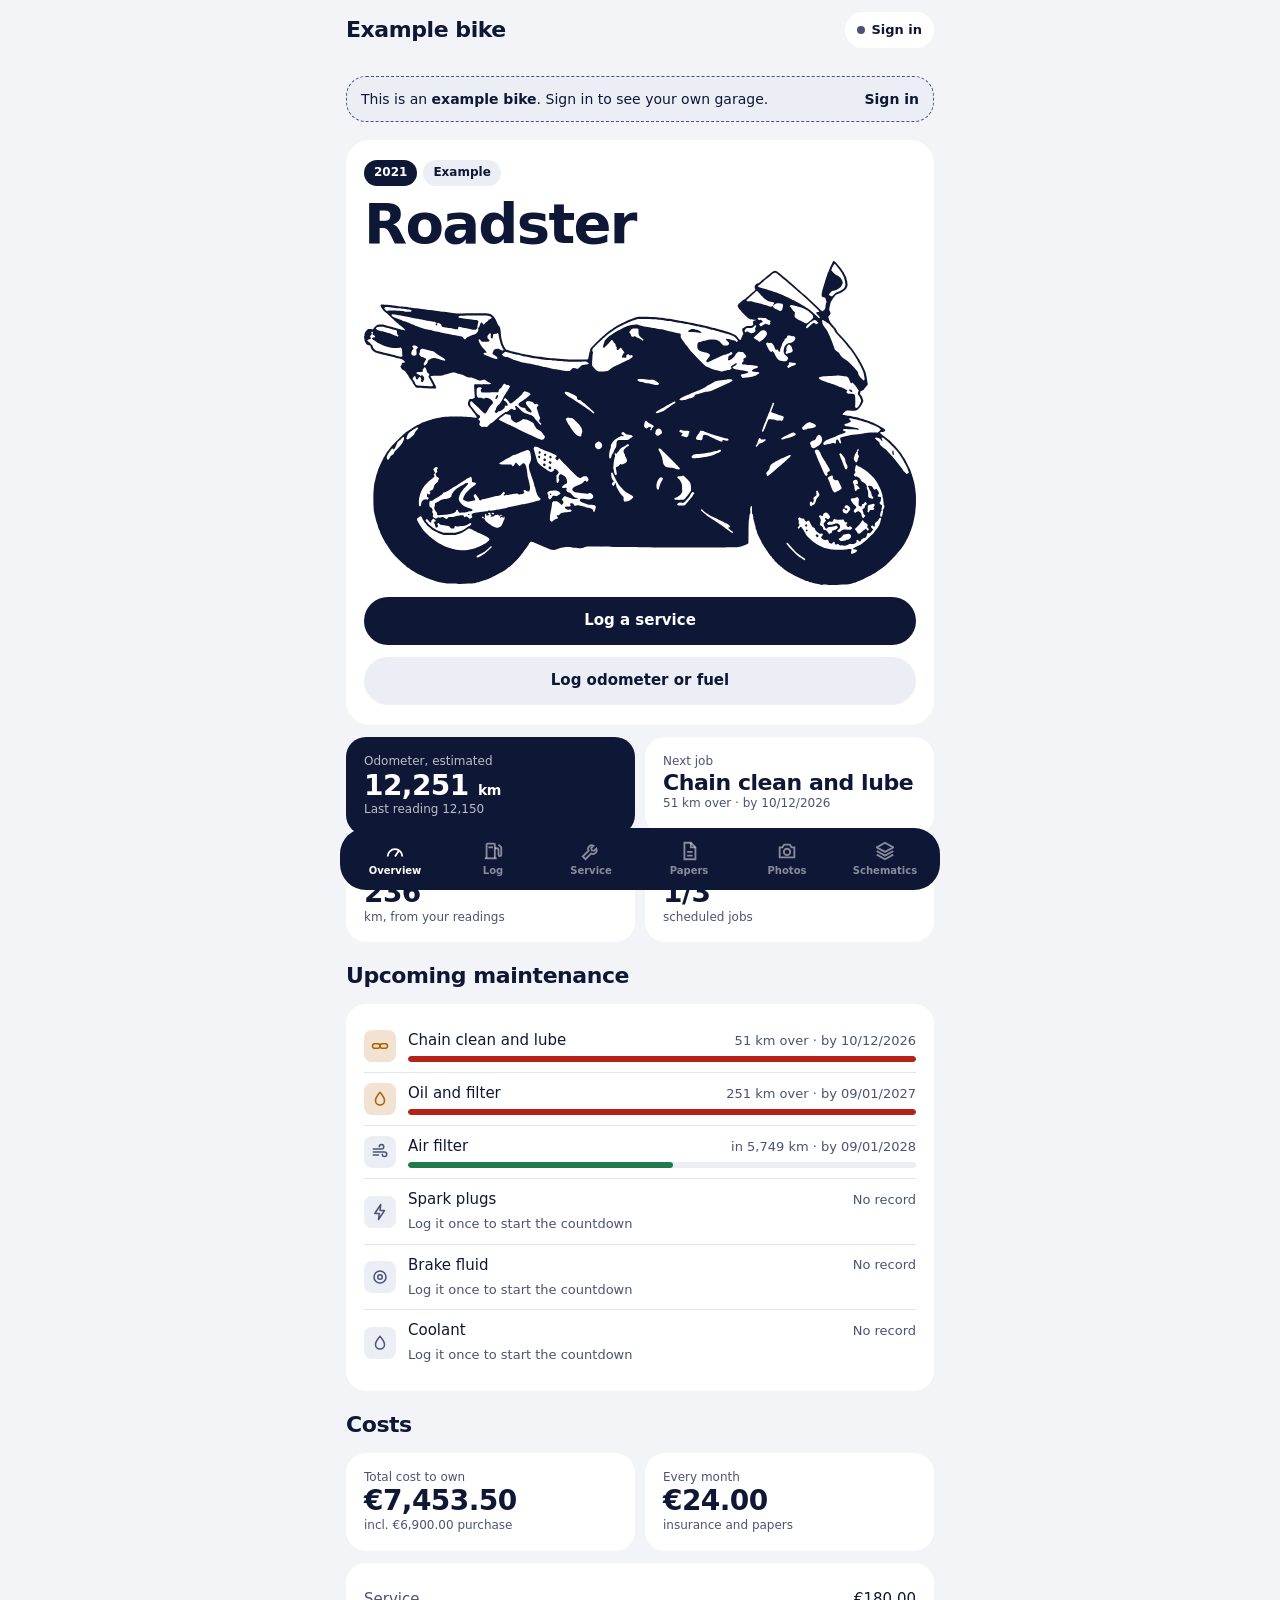
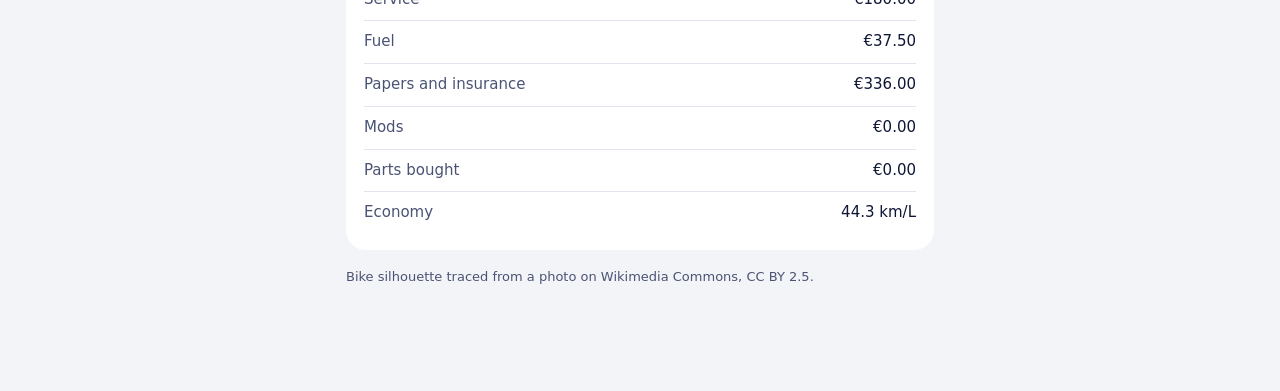
==== index.html @ 1a998f8b "Fuel estimates per country: European prices, location, economy skips missing fills" ====
<!doctype html>
<html lang="en">
<head>
<meta charset="utf-8">
<meta http-equiv="Content-Security-Policy" content="default-src 'none'; script-src 'sha256-/2pqRkI+puoWJ6iXuL7F4SNdePwNmvwiFJ/kMNwBQ94='; style-src 'unsafe-inline' https://fonts.googleapis.com; font-src https://fonts.gstatic.com; img-src 'self' blob: data: https://upload.wikimedia.org https://thumb.wikimedia.org; connect-src https://gnroryugxfcqgwrbhkmn.supabase.co https://opendata.cbs.nl https://ec.europa.eu; base-uri 'none'; form-action 'none'; object-src 'none'">
<meta name="referrer" content="no-referrer">
<meta name="color-scheme" content="light">
<meta name="viewport" content="width=device-width, initial-scale=1, viewport-fit=cover">
<meta name="apple-mobile-web-app-capable" content="yes">
<meta name="mobile-web-app-capable" content="yes">
<link rel="apple-touch-icon" href="icon-180.png">
<link rel="icon" href="icon-180.png">
<title>Garagebook</title>
<meta name="apple-mobile-web-app-title" content="Garagebook">
<link rel="preconnect" href="https://fonts.googleapis.com">
<link rel="stylesheet" href="https://fonts.googleapis.com/css2?family=Space+Grotesk:wght@500;700&family=Inter:wght@400;500;600;700&display=swap">
<style>
/* Layout: one narrow column, a big bike card up top, a floating menu bar at the bottom for one-handed use.
   One accent colour (--accent, the dark blue). --tint is a light version of it. Green, orange and red only mark status.
   The page is always light, also when the phone is in dark mode. */
:root {
  --bg: #F3F4F7; --surface: #ffffff; --sunk: #ECEEF5; --fg: #0F1736; --muted: #4B5375; --line: #E1E4EE;
  --accent: #0F1736; --accent-fg: #ffffff; --tint: #DFE3F2; --nav: #0F1736; --ok: #1F7A4D; --soon: #B25E00; --over: #B42318;
  --display: "Space Grotesk", "Inter", system-ui, sans-serif;
  --body: "Inter", system-ui, -apple-system, sans-serif;
  --r: 20px; color-scheme: light;
}

* { box-sizing: border-box }
html, body { background: var(--bg); color: var(--fg) }
body { font-family: var(--body); font-size: 15px; line-height: 1.45; -webkit-text-size-adjust: 100% }
body::before { content: ""; position: fixed; inset: 0 0 auto; height: env(safe-area-inset-top, 0px); z-index: 10; background: var(--bg) }
.wrap { max-width: 620px; margin: 0 auto; padding-left: max(16px, env(safe-area-inset-left, 0px)); padding-right: max(16px, env(safe-area-inset-right, 0px)); padding-block: 0 calc(104px + env(safe-area-inset-bottom, 0px)) }
h1, h2, h3 { font-family: var(--display); font-weight: 700; letter-spacing: -.02em; margin: 0; text-wrap: balance }
h2 { font-size: 22px }
h3 { font-size: 18px }
.num { font-variant-numeric: tabular-nums }
.muted { color: var(--muted) }
.small { font-size: 13px }
button, input, select, textarea { font: inherit; color: inherit }
button { cursor: pointer }
:focus-visible { outline: 2px solid var(--accent); outline-offset: 2px }

/* Top bar */
.top { position: sticky; top: env(safe-area-inset-top, 0px); z-index: 5; background: var(--bg); display: flex; align-items: center; gap: 10px; padding-block: 12px 10px }
.top select { flex: 1; min-width: 0; font-family: var(--display); font-size: 22px; font-weight: 700; letter-spacing: -.02em; background: none; border: 0; padding: 0; appearance: none; -webkit-appearance: none; text-overflow: ellipsis }
.chip { display: inline-flex; align-items: center; gap: 6px; border-radius: 999px; padding: 6px 12px; font-size: 13px; font-weight: 600; border: 0; min-height: 36px; background: var(--surface); white-space: nowrap }
.chip .dot { width: 8px; height: 8px; border-radius: 50% }
.chip.dirty { color: var(--soon) }
.banner { border-radius: var(--r); padding: 12px 14px; background: var(--sunk); font-size: 14px; display: flex; gap: 12px; align-items: center; justify-content: space-between; flex-wrap: wrap }
.banner.example { border: 1px dashed var(--muted) }

/* Sections */
section { display: flex; flex-direction: column; gap: 12px; margin-top: 18px }
.card { background: var(--surface); border-radius: var(--r); padding: 16px 18px }

/* Bike card: the engine size in big light digits behind the name, then the bike, then the two main buttons */
.hero { position: relative; overflow: hidden; border-radius: 24px; padding: 20px 18px; display: flex; flex-direction: column; gap: 12px }
.hero > * { position: relative }
.hero .heronum { position: absolute; right: -10px; top: -22px; font: 700 clamp(120px, 44vw, 190px)/1 var(--display); color: var(--tint); letter-spacing: -.05em; pointer-events: none; user-select: none }
.hero .heronum.n4 { font-size: clamp(92px, 33vw, 150px); top: -14px }
.hero h1 { font-size: clamp(38px, 13vw, 56px); line-height: .92; letter-spacing: -.03em; overflow-wrap: anywhere }
.tags { display: flex; gap: 6px; flex-wrap: wrap }
.tag { background: var(--sunk); font-weight: 700; font-size: 12px; padding: 4px 10px; border-radius: 999px }
.tag.on { background: var(--accent); color: var(--accent-fg) }
.bikeart { display: block; width: 100%; height: auto; color: var(--accent) }
.hero .btn { width: 100% }
.stat.dark { background: var(--accent); color: var(--accent-fg) }
.stat.dark .label, .stat.dark .sub { color: color-mix(in srgb, var(--accent-fg) 72%, transparent) }
.grid2 { display: grid; grid-template-columns: 1fr 1fr; gap: 10px }
.stat .label { font-size: 12px; color: var(--muted) }
.stat .value { font-family: var(--display); font-size: 28px; font-weight: 700; letter-spacing: -.02em; font-variant-numeric: tabular-nums; line-height: 1.1 }
.stat .sub { font-size: 12px; color: var(--muted) }

/* Odometer gauge */
.odo { display: flex; align-items: flex-end; justify-content: space-between; gap: 12px }
.odo .digits { display: flex; gap: 3px }
.odo .digits span { font-family: var(--display); font-weight: 600; font-size: 40px; line-height: 1; background: var(--fg); color: var(--bg); border-radius: 5px; padding: 6px 4px 4px; min-width: 28px; text-align: center; font-variant-numeric: tabular-nums }
.odo .unit { font-family: var(--display); font-size: 20px; color: var(--muted) }

/* Job rows */
.jobs { display: flex; flex-direction: column }
.job { display: grid; grid-template-columns: 32px 1fr auto; gap: 4px 12px; align-items: center; padding: 10px 0; border-top: 1px solid var(--line) }
.job:first-child { border-top: 0 }
.job .icon { grid-row: span 2; width: 32px; height: 32px; border-radius: 8px; display: grid; place-items: center; background: var(--sunk); color: var(--muted) }
.job.due .icon { background: color-mix(in srgb, var(--soon) 18%, transparent); color: var(--soon) }
.job .icon svg { width: 18px; height: 18px }
.job button.icon { border: 0; padding: 0; cursor: pointer; font: inherit }
.job button.icon:active { transform: scale(.92) }
.job .name { font-weight: 500; min-width: 0 }
.job .when { font-size: 13px; color: var(--muted); text-align: right; white-space: nowrap }
.bar { grid-column: 2 / 4; height: 6px; border-radius: 3px; background: var(--sunk); overflow: hidden }
.bar i { display: block; height: 100%; border-radius: 3px; background: var(--ok) }
.bar i.soon { background: var(--soon) } .bar i.over { background: var(--over) }
.pill { font-size: 12px; font-weight: 600; border-radius: 999px; padding: 2px 8px; white-space: nowrap }
.pill.over { background: color-mix(in srgb, var(--over) 16%, transparent); color: var(--over) }
.pill.soon { background: color-mix(in srgb, var(--soon) 18%, transparent); color: var(--soon) }
.pill.ok { background: color-mix(in srgb, var(--ok) 16%, transparent); color: var(--ok) }

/* Lists and forms */
.rows { display: flex; flex-direction: column }
.row { display: flex; justify-content: space-between; gap: 12px; padding: 10px 0; border-top: 1px solid var(--line); align-items: center }
.row:first-child { border-top: 0 }
.row > div { min-width: 0 }
.row .t { font-weight: 500; overflow-wrap: anywhere }
.row.tap { cursor: pointer }
.row .warn { color: var(--soon); font-size: 12px }
form, .form { display: flex; flex-direction: column; gap: 10px }
label.f { display: flex; flex-direction: column; gap: 4px; font-size: 13px; color: var(--muted) }
label.f input, label.f select, label.f textarea { font-size: 16px; color: var(--fg); background: var(--sunk); border: 1px solid var(--line); border-radius: 9px; padding: 10px 12px; width: 100%; min-width: 0 }
.fields2 { display: grid; grid-template-columns: minmax(0, 1fr) minmax(0, 1fr); gap: 10px }
.fields2 > * { min-width: 0 }
/* iPhone Safari gives date fields their own minimum width, height and centred text; make them match the others. */
label.f input, label.f select { height: 44px; line-height: 22px }
label.f input[type="date"] { -webkit-appearance: none; appearance: none; display: block; max-width: 100%; text-align: left }
label.f input[type="date"]::-webkit-date-and-time-value { text-align: left; margin: 0 }
label.f input[type="date"]::-webkit-calendar-picker-indicator { margin: 0 }
.check { display: flex; gap: 10px; align-items: center; font-size: 15px; color: var(--fg) }
.check input { width: 20px; height: 20px; accent-color: var(--accent) }
.btn { border: 0; border-radius: 999px; min-height: 48px; padding: 12px 20px; font-weight: 700; background: var(--accent); color: var(--accent-fg) }
.btn.ghost { background: var(--sunk); color: var(--fg) }
.btn.danger { background: none; color: var(--over); padding-inline: 0; min-height: 0 }
.btn:disabled { opacity: .45 }
.btns { display: flex; gap: 10px; flex-wrap: wrap }
.btns .btn { flex: 1 }
.linkbtn { background: none; border: 0; padding: 0; color: var(--accent); font-weight: 600 }

/* Task picker */
.tasks { display: flex; flex-direction: column; max-height: 300px; overflow-y: auto; border: 1px solid var(--line); border-radius: 9px; background: var(--sunk) }
.task { display: flex; gap: 10px; align-items: center; padding: 9px 12px; border-top: 1px solid var(--line); font-size: 15px; text-align: left; background: none; border-left: 0; border-right: 0; border-bottom: 0; width: 100% }
.task:first-child { border-top: 0 }
.task .box { width: 20px; height: 20px; border-radius: 6px; border: 2px solid var(--muted); flex: none; display: grid; place-items: center }
.task.on .box { background: var(--accent); border-color: var(--accent); color: var(--accent-fg) }
.task .every { margin-left: auto; font-size: 12px; color: var(--muted); white-space: nowrap }

/* Bottom tabs */
nav.tabs { position: fixed; z-index: 6; left: max(10px, env(safe-area-inset-left, 0px)); right: max(10px, env(safe-area-inset-right, 0px)); bottom: calc(10px + env(safe-area-inset-bottom, 0px)); max-width: 600px; margin-inline: auto; background: var(--nav); border-radius: 26px; display: grid; grid-template-columns: repeat(6, 1fr); padding: 6px }
nav.tabs button { background: none; border: 0; display: flex; flex-direction: column; align-items: center; gap: 2px; font-size: 10px; font-weight: 600; color: rgba(255, 255, 255, .5); padding: 6px 0; min-height: 48px; justify-content: center }
nav.tabs button svg { width: 22px; height: 22px }
.rfact, .ritem { padding: 10px 0; border-bottom: 1px solid var(--line) }
.rfact:last-child, .ritem:last-child { border-bottom: 0 }
.rtitle { font-weight: 600; margin-bottom: 2px; overflow-wrap: anywhere }
.rtitle a { color: inherit }
.rtag { color: #fff; font-size: 10px; font-weight: 700; padding: 1px 6px; border-radius: 99px; letter-spacing: .03em; vertical-align: middle }
.rpick { display: flex; flex-direction: column; align-items: flex-start; gap: 2px; width: 100%; text-align: left; background: none; border: 1px solid var(--line); border-radius: 10px; padding: 8px 10px; margin: 4px 0; color: inherit; font: inherit }
.rpick.on { border-color: var(--accent); background: var(--sunk) }
.rgen { display: block; width: 100%; height: auto; border-radius: 8px; margin: 6px 0; background: #fff }
.rimgs { display: grid; grid-template-columns: repeat(auto-fill, minmax(140px, 1fr)); gap: 10px; padding: 10px 0 }
.rimg { display: flex; flex-direction: column; gap: 3px; color: inherit; text-decoration: none; min-width: 0 }
.rimg img { width: 100%; height: 110px; object-fit: contain; background: var(--line); border-radius: 8px }
.rimg span { overflow: hidden; text-overflow: ellipsis; white-space: nowrap }
.btn.small { padding: 6px 14px; font-size: 13px; margin-top: 6px; min-height: 36px }
nav.tabs button { min-width: 0; overflow: hidden; text-overflow: ellipsis }
nav.tabs button[aria-current="page"] { color: #fff }
nav.tabs button:focus-visible { outline-color: #fff; outline-offset: -2px; border-radius: 20px }

/* Sheet */
.scrim { position: fixed; inset: 0; z-index: 20; background: color-mix(in srgb, #000 45%, transparent); display: flex; align-items: flex-end; justify-content: center }
.sheet { background: var(--bg); width: 100%; max-width: 620px; max-height: 92%; overflow-y: auto; border-radius: 16px 16px 0 0; padding: 16px max(16px, env(safe-area-inset-right, 0px)) calc(20px + env(safe-area-inset-bottom, 0px)) max(16px, env(safe-area-inset-left, 0px)); display: flex; flex-direction: column; gap: 14px }
.sheet header { display: flex; justify-content: space-between; align-items: center; gap: 10px }
.toast { position: fixed; left: 16px; right: 16px; width: fit-content; max-width: 588px; margin-inline: auto; bottom: calc(96px + env(safe-area-inset-bottom, 0px)); z-index: 30; background: var(--fg); color: var(--bg); padding: 10px 16px; border-radius: 18px; font-size: 14px; line-height: 1.4 }
.gallery { display: grid; grid-template-columns: repeat(auto-fill, minmax(140px, 1fr)); gap: 10px }
.ph { border: 1px solid var(--line); background: var(--surface); border-radius: var(--r); padding: 0; overflow: hidden; display: flex; flex-direction: column; text-align: left }
.ph img { width: 100%; aspect-ratio: 4 / 3; object-fit: cover; background: var(--sunk); display: block }
.ph span { font-size: 13px; padding: 8px 10px; overflow-wrap: anywhere }
.big { width: 100%; max-width: 100%; border-radius: var(--r); background: var(--sunk); min-height: 120px }
.receipt { width: 100%; max-height: 260px; object-fit: contain; border-radius: 9px; background: var(--sunk) }
.steps { margin: 0; padding-left: 20px; display: flex; flex-direction: column; gap: 6px }
@media (prefers-reduced-motion: no-preference) { .sheet { animation: up .18s ease-out } @keyframes up { from { transform: translateY(24px); opacity: .6 } } }
#rq, #ronly { font-size: 16px; color: var(--fg); background: var(--sunk); border: 0; border-radius: 999px; padding: 0 16px; height: 44px; width: 100%; -webkit-appearance: none; appearance: none }
html { padding-top: env(safe-area-inset-top, 0px) }
body { margin: 0 }
</style>
</head>
<body>
<!-- Silhouette traced from '2006HondaCBR600RR-profile' on Wikimedia Commons, CC BY 2.5 -->
<svg width="0" height="0" style="position:absolute" aria-hidden="true"><symbol id="bikeArt" viewBox="0 0 2518 1478"><g transform="translate(0.000000,1478.000000) scale(0.100000,-0.100000)" fill="currentColor" stroke="none"> <path d="M21381 14738 c-10 -24 -29 -68 -42 -98 -13 -30 -34 -69 -47 -88 -12 -19 -33 -64 -46 -101 -43 -119 -56 -152 -81 -201 -14 -27 -25 -57 -25 -67 0 -10 -14 -56 -31 -103 -44 -121 -66 -188 -79 -240 -10 -41 -32 -109 -58 -185 -6 -16 -16 -50 -22 -75 -6 -25 -25 -88 -40 -140 -31 -101 -44 -230 -28 -266 12 -27 68 -54 112 -54 41 0 66 -26 66 -69 0 -17 9 -49 20 -71 24 -48 25 -72 3 -113 -16 -29 -23 -69 -39 -224 -5 -45 -11 -57 -42 -83 -50 -42 -51 -42 -66 -64 -18 -26 -43 -8 -233 174 -287 272 -488 461 -583 545 -298 265 -391 347 -500 440 -39 33 -106 92 -150 130 -44 39 -105 91 -137 118 -32 26 -86 71 -120 100 -34 28 -85 70 -113 92 -28 22 -86 72 -129 110 -198 178 -240 179 -427 15 -29 -25 -71 -58 -94 -75 -23 -16 -73 -57 -111 -90 -38 -33 -96 -82 -129 -110 -33 -27 -84 -70 -113 -95 -64 -56 -113 -90 -127 -90 -24 0 -89 -41 -118 -75 -41 -46 -46 -134 -11 -179 l21 -26 -66 -63 c-36 -34 -97 -89 -136 -122 -38 -33 -106 -91 -149 -130 -91 -80 -126 -108 -192 -151 -97 -62 -236 -188 -260 -235 -18 -36 -18 -38 0 -88 25 -67 71 -137 98 -150 12 -5 30 -23 39 -38 10 -15 83 -95 163 -176 193 -196 231 -216 429 -224 56 -2 102 -8 102 -14 0 -5 -16 -9 -35 -9 -74 0 -126 -56 -111 -117 22 -89 19 -100 -38 -131 -25 -13 -53 -16 -138 -13 -94 2 -111 0 -135 -17 -16 -11 -56 -33 -90 -50 -72 -37 -110 -81 -93 -111 5 -11 10 -35 10 -54 0 -19 9 -46 20 -60 11 -14 20 -39 20 -57 0 -18 -9 -43 -20 -57 -11 -14 -20 -32 -20 -40 0 -7 -13 -40 -30 -73 -16 -33 -30 -66 -30 -73 0 -21 -36 -49 -56 -45 -10 2 -44 41 -75 86 -75 111 -131 151 -326 232 -48 19 -113 40 -250 79 -305 87 -345 99 -393 111 -25 6 -73 20 -106 31 -34 10 -76 19 -94 19 -18 0 -60 9 -94 19 -33 11 -79 24 -101 30 -22 5 -65 17 -95 27 -30 9 -77 21 -105 26 -27 5 -71 13 -97 18 -27 6 -69 14 -95 19 -27 6 -68 15 -93 21 -25 6 -65 15 -90 20 -25 5 -65 14 -90 20 -25 6 -70 15 -100 20 -30 5 -75 14 -100 20 -25 6 -71 16 -102 21 -32 5 -84 13 -115 18 -32 5 -78 15 -103 21 -25 7 -74 16 -110 20 -36 5 -90 14 -120 20 -30 6 -84 15 -120 20 -36 5 -90 14 -120 20 -30 6 -89 15 -130 20 -41 5 -109 14 -150 20 -134 19 -233 31 -342 40 -60 6 -159 15 -220 21 -62 6 -245 12 -406 15 l-293 5 -88 -31 c-49 -16 -96 -30 -104 -30 -9 0 -36 -9 -59 -19 -24 -10 -68 -29 -98 -41 -214 -86 -616 -287 -725 -363 -22 -15 -74 -52 -115 -82 -41 -30 -100 -71 -130 -91 -57 -39 -88 -64 -213 -171 -39 -35 -103 -89 -140 -120 -123 -104 -478 -457 -498 -495 -10 -21 -19 -51 -19 -68 0 -17 -8 -45 -17 -63 -9 -18 -20 -53 -25 -79 -4 -27 -12 -70 -18 -98 -5 -27 -14 -71 -18 -97 -17 -92 -24 -99 -105 -102 -244 -6 -873 -1 -987 8 -74 6 -205 16 -290 21 -85 5 -198 14 -250 20 -52 6 -142 15 -200 20 -58 5 -138 14 -177 20 -157 22 -221 31 -293 40 -41 5 -100 14 -130 20 -30 6 -84 15 -120 20 -36 4 -85 13 -110 20 -25 6 -70 15 -100 20 -30 5 -75 14 -100 20 -25 7 -74 15 -110 19 -36 4 -90 16 -120 25 -107 34 -117 36 -141 36 -13 0 -49 9 -79 20 -30 11 -66 20 -79 20 -14 0 -38 4 -55 9 -17 5 -65 19 -106 31 -41 12 -89 26 -106 31 -17 5 -39 9 -50 9 -46 0 -83 38 -128 132 -67 142 -86 187 -86 204 0 9 -9 44 -20 78 -36 111 -52 209 -60 356 -10 191 -37 288 -97 342 -10 10 -34 50 -52 90 -107 235 -106 234 -206 345 -69 76 -113 98 -240 116 -63 9 -284 10 -1172 6 -176 -1 -317 3 -363 10 -41 6 -113 16 -160 21 -47 5 -114 14 -150 20 -36 6 -108 15 -160 20 -52 5 -124 14 -160 20 -68 11 -168 24 -310 40 -47 5 -114 14 -150 20 -36 6 -103 15 -150 20 -126 14 -365 44 -480 60 -41 6 -113 15 -160 20 -47 5 -119 14 -160 20 -135 19 -233 31 -340 40 -58 5 -134 14 -170 20 -116 20 -307 41 -540 60 -63 5 -138 12 -166 15 -56 7 -104 -12 -104 -42 0 -32 79 -160 125 -203 15 -14 38 -42 51 -62 13 -20 54 -57 91 -82 38 -25 118 -95 178 -156 61 -62 122 -118 137 -126 15 -7 29 -23 33 -34 3 -11 10 -20 15 -20 13 0 87 -60 181 -150 50 -47 98 -89 108 -95 22 -12 81 -61 158 -131 61 -56 64 -80 9 -70 -106 18 -137 25 -186 40 -30 10 -73 22 -95 28 -22 5 -71 19 -110 30 -134 38 -200 56 -245 68 -25 6 -74 20 -110 30 -36 10 -85 24 -110 30 -25 6 -59 16 -76 21 -44 13 -227 11 -277 -3 -42 -13 -158 -117 -201 -182 -17 -26 -22 -27 -65 -21 -25 3 -73 8 -107 11 l-61 6 -57 -53 c-76 -70 -116 -149 -116 -236 0 -23 -4 -45 -10 -48 -13 -8 -13 -82 0 -90 6 -3 10 -25 10 -48 1 -104 86 -247 157 -262 88 -19 118 -32 121 -56 5 -32 29 -104 46 -137 34 -64 164 -152 256 -173 19 -5 54 -13 78 -19 23 -5 61 -15 85 -20 23 -6 59 -15 80 -20 20 -6 55 -14 77 -20 22 -5 59 -15 83 -21 23 -5 62 -14 87 -18 25 -5 70 -16 100 -25 30 -10 72 -22 93 -27 96 -23 126 -32 183 -50 34 -10 72 -19 85 -19 12 0 36 -4 53 -9 17 -6 58 -18 90 -27 56 -16 166 -97 174 -129 4 -16 -42 -35 -83 -35 -43 0 -65 -22 -65 -66 0 -24 -10 -47 -31 -73 l-30 -39 34 -68 c34 -67 91 -114 140 -114 19 0 82 -69 105 -115 11 -22 34 -53 51 -69 17 -17 31 -37 31 -47 0 -9 8 -27 19 -40 10 -13 27 -42 39 -64 11 -22 30 -49 42 -60 30 -27 100 -135 100 -154 0 -9 18 -41 40 -71 22 -30 51 -71 64 -91 50 -74 64 -77 446 -90 146 -5 318 -11 382 -14 l117 -6 16 30 c15 30 14 32 -46 148 -77 148 -147 278 -177 323 -47 74 -46 74 208 81 229 6 290 13 370 42 25 9 56 17 69 17 14 0 38 4 55 9 81 25 235 71 273 82 34 10 52 10 85 0 24 -7 72 -21 108 -31 36 -10 97 -27 135 -38 39 -11 90 -26 115 -33 25 -7 52 -18 60 -25 8 -6 57 -33 107 -58 89 -44 96 -46 180 -46 66 0 102 -5 143 -21 30 -12 72 -27 93 -35 22 -8 56 -23 77 -34 101 -51 139 -56 240 -30 94 25 139 24 168 -2 58 -51 159 -108 215 -122 34 -8 38 -43 5 -51 -66 -14 -476 -21 -629 -10 -118 9 -122 4 -115 -124 4 -53 10 -166 15 -251 5 -85 12 -172 16 -192 7 -36 6 -37 -36 -58 -24 -12 -52 -29 -61 -37 -10 -9 -27 -13 -40 -10 -12 3 -41 3 -65 0 -43 -6 -45 -8 -79 -74 -56 -113 -42 -209 44 -306 61 -67 92 -107 128 -165 16 -26 36 -50 45 -53 9 -3 35 -33 58 -68 23 -34 53 -78 67 -97 16 -23 24 -45 22 -65 -3 -34 -3 -34 -118 -15 -238 39 -436 51 -830 52 -411 0 -615 -18 -825 -71 -38 -10 -90 -22 -165 -40 -129 -31 -548 -174 -590 -202 -14 -9 -37 -19 -51 -22 -14 -4 -41 -17 -60 -30 -20 -13 -47 -27 -60 -30 -14 -4 -42 -18 -63 -32 -20 -14 -56 -35 -79 -46 -62 -32 -395 -258 -446 -304 -12 -11 -58 -51 -102 -90 -110 -96 -435 -420 -484 -484 -22 -28 -58 -73 -80 -101 -22 -27 -53 -67 -70 -90 -16 -23 -42 -55 -56 -73 -14 -18 -34 -48 -44 -67 -10 -19 -26 -46 -36 -59 -11 -13 -19 -29 -19 -37 0 -7 -20 -43 -45 -80 -25 -37 -48 -79 -52 -93 -3 -14 -14 -37 -25 -50 -10 -13 -18 -31 -18 -40 0 -9 -16 -41 -35 -71 -20 -30 -38 -66 -42 -80 -3 -14 -23 -60 -44 -102 -22 -43 -39 -87 -39 -98 0 -12 -9 -38 -20 -60 -11 -22 -20 -47 -20 -57 0 -21 -25 -94 -45 -134 -8 -15 -15 -41 -15 -56 0 -16 -9 -53 -20 -83 -11 -30 -20 -66 -20 -79 0 -25 -3 -37 -36 -141 -10 -30 -21 -100 -26 -155 -5 -55 -13 -149 -19 -210 -23 -242 -11 -839 20 -992 6 -29 15 -74 20 -100 4 -27 15 -68 24 -93 9 -25 17 -56 17 -70 0 -14 9 -50 20 -80 11 -30 20 -67 20 -83 0 -15 13 -54 30 -87 16 -33 30 -72 30 -87 0 -38 54 -190 79 -224 12 -16 21 -36 21 -46 0 -35 36 -120 89 -213 4 -8 23 -46 40 -85 18 -38 40 -81 49 -95 9 -14 22 -39 28 -57 6 -17 47 -84 90 -147 92 -135 98 -145 182 -274 35 -53 77 -108 92 -122 16 -14 34 -36 42 -50 24 -45 495 -497 555 -532 18 -11 33 -24 33 -28 0 -5 52 -43 115 -85 63 -42 117 -80 120 -86 4 -5 27 -21 53 -35 26 -14 72 -40 102 -59 156 -97 553 -279 770 -354 63 -21 135 -47 160 -56 25 -10 61 -21 80 -26 19 -4 55 -13 80 -19 141 -35 380 -71 473 -71 26 0 56 0 67 -1 45 0 181 0 198 1 9 0 55 -4 102 -9 47 -5 92 -9 100 -9 8 0 128 5 265 9 377 14 485 22 522 43 18 9 45 17 60 17 16 0 51 9 78 19 28 11 65 24 83 30 17 6 47 16 65 22 17 6 54 19 82 30 27 10 63 19 78 19 16 0 41 8 55 18 15 10 47 24 72 32 25 8 56 21 70 31 14 9 124 67 245 129 315 160 336 172 505 295 41 30 86 62 100 72 20 13 115 98 185 165 6 5 17 16 27 24 14 14 50 50 100 100 7 7 28 28 46 46 40 40 126 142 167 197 17 23 47 60 68 83 20 23 37 46 37 50 0 4 12 21 27 37 16 16 39 48 53 72 14 23 40 58 59 78 18 20 42 54 53 76 12 22 34 55 49 73 16 18 29 39 29 47 0 21 48 88 73 102 38 21 84 14 169 -26 46 -21 117 -53 158 -71 70 -31 83 -37 128 -59 9 -5 42 -19 72 -31 30 -12 93 -39 140 -61 47 -21 110 -47 140 -58 30 -10 80 -29 110 -40 73 -28 192 -29 252 -2 24 10 61 27 83 36 22 10 57 22 78 26 20 5 56 14 80 20 175 45 455 43 544 -4 36 -19 360 -25 417 -8 17 5 51 15 76 22 25 7 62 21 83 31 34 17 56 18 220 13 174 -5 1387 -24 1570 -25 48 0 153 0 235 0 81 0 311 -5 512 -10 291 -9 1524 -12 3290 -10 83 0 252 0 378 0 125 0 353 3 507 7 304 9 357 19 512 96 26 13 69 30 95 38 26 7 57 21 70 30 l23 18 6 508 c4 349 10 525 18 563 7 30 16 96 19 145 5 65 12 98 27 119 18 26 19 43 16 167 -3 129 -1 139 21 173 12 20 26 36 29 36 22 0 31 -69 28 -209 -4 -145 -3 -150 17 -160 25 -11 32 -42 42 -181 4 -52 13 -106 21 -120 15 -25 26 -69 40 -150 4 -25 15 -59 24 -77 10 -18 17 -54 17 -83 0 -36 8 -67 30 -110 17 -33 30 -73 30 -90 0 -16 13 -58 29 -92 16 -35 34 -74 40 -88 6 -14 15 -32 20 -40 5 -8 14 -26 20 -40 6 -14 15 -32 19 -40 37 -65 56 -103 100 -202 14 -32 36 -68 49 -80 13 -12 23 -28 23 -36 0 -16 64 -117 80 -127 6 -4 21 -28 34 -54 14 -26 32 -53 41 -61 9 -7 26 -32 37 -54 11 -23 39 -61 63 -86 23 -25 45 -56 48 -70 4 -14 20 -33 37 -42 17 -10 39 -37 52 -62 12 -26 25 -46 30 -46 18 0 76 -63 81 -89 3 -16 20 -39 37 -52 28 -21 84 -74 117 -111 7 -7 31 -26 53 -43 23 -16 69 -56 103 -88 34 -32 91 -79 127 -103 36 -25 97 -67 135 -95 39 -27 90 -61 115 -75 25 -14 79 -45 120 -69 126 -74 298 -156 470 -225 30 -12 83 -35 118 -51 34 -16 70 -29 80 -29 25 0 83 -22 115 -43 14 -9 39 -17 54 -17 15 0 48 -8 73 -17 25 -9 66 -20 93 -24 81 -15 140 -27 187 -39 25 -6 63 -14 85 -17 22 -3 44 -9 49 -14 13 -12 63 -11 71 1 8 13 182 13 190 0 8 -13 537 -14 551 0 5 5 90 11 189 14 227 5 334 20 445 60 25 8 53 16 62 16 10 0 37 8 60 19 83 36 184 79 238 101 55 22 67 28 105 47 11 6 40 20 65 32 25 11 52 25 60 29 8 5 62 32 120 61 58 28 112 55 120 59 51 29 82 46 141 76 36 19 71 41 77 49 7 8 37 30 68 48 117 72 154 96 191 127 46 39 124 103 194 157 43 33 101 89 232 222 9 8 41 40 71 71 31 32 69 71 83 87 15 17 54 60 87 97 34 37 79 90 101 118 22 28 61 74 86 103 25 29 62 78 82 109 21 31 42 60 47 63 6 4 26 37 46 73 19 37 55 101 79 142 60 103 132 242 149 287 8 21 29 76 46 123 54 143 122 343 132 385 5 22 13 58 19 80 6 22 14 61 20 88 5 26 13 68 19 95 45 221 52 268 57 397 2 66 8 124 14 129 12 13 12 599 0 612 -5 5 -12 50 -14 99 -3 50 -10 115 -17 145 -6 30 -15 84 -20 120 -4 36 -13 83 -19 105 -5 22 -14 58 -19 80 -19 78 -133 438 -163 510 -55 132 -262 531 -295 567 -12 13 -33 46 -48 74 -32 66 -74 128 -123 181 -21 24 -51 61 -68 84 -80 110 -413 451 -472 483 -10 5 -42 30 -70 55 -107 93 -139 119 -173 136 -35 17 -130 103 -130 117 0 13 58 38 87 38 31 0 131 34 146 49 17 17 -3 61 -41 86 -20 14 -55 39 -77 55 -22 17 -78 51 -125 76 -47 25 -112 61 -145 79 -33 19 -66 35 -73 35 -8 0 -26 8 -40 18 -15 10 -47 24 -72 32 -25 7 -66 24 -92 37 -25 12 -64 29 -85 37 -21 8 -63 23 -93 35 -30 12 -67 21 -83 21 -15 0 -45 9 -67 20 -22 11 -47 20 -56 20 -9 0 -44 9 -78 19 -150 48 -174 54 -226 62 -30 4 -75 13 -100 19 -84 21 -145 31 -230 39 -47 4 -105 15 -130 24 -25 9 -57 17 -72 17 -53 0 -81 36 -44 57 8 4 44 36 81 70 77 73 88 77 187 69 312 -27 343 -19 480 121 63 64 86 98 132 190 62 125 65 137 36 193 -11 22 -20 49 -20 60 0 34 -45 112 -99 173 -19 21 -22 30 -13 39 7 7 12 31 12 55 0 41 2 44 38 59 105 44 127 59 138 92 5 17 42 64 82 104 77 75 88 98 78 151 -4 17 -11 58 -17 90 -5 31 -13 84 -19 117 -5 33 -14 86 -19 118 -5 31 -14 76 -20 100 -6 23 -15 59 -20 80 -16 73 -170 384 -259 522 -12 19 -22 43 -22 52 0 10 -13 32 -29 50 -15 18 -38 53 -51 78 -35 70 -201 311 -263 382 -52 59 -116 139 -152 189 -16 23 -60 74 -96 113 -36 39 -71 80 -76 91 -12 22 -51 65 -233 255 -66 70 -120 132 -120 138 0 29 -56 121 -109 179 -163 182 -231 278 -256 363 -43 143 -42 127 -3 168 39 41 68 91 68 119 0 27 -30 106 -47 125 -19 22 -10 110 26 253 6 22 14 59 19 82 11 50 164 285 231 356 28 29 54 47 68 47 26 0 217 93 284 138 57 39 159 146 159 167 0 9 9 28 21 44 30 41 18 215 -24 331 -9 25 -17 59 -17 76 0 17 -8 42 -19 55 -25 33 -81 145 -81 164 0 8 -17 34 -39 58 -21 23 -46 58 -56 77 -10 19 -34 54 -54 77 -20 23 -49 60 -66 84 -16 23 -75 89 -130 146 -119 122 -143 131 -174 61z m144 -138 c22 -27 54 -68 70 -91 17 -22 46 -59 66 -82 20 -23 46 -60 57 -82 11 -22 34 -53 51 -69 17 -17 31 -36 31 -43 0 -18 77 -170 90 -178 5 -3 10 -21 10 -38 0 -18 8 -52 17 -77 42 -116 54 -287 24 -326 -12 -15 -21 -34 -21 -43 0 -44 -274 -211 -346 -211 -20 0 -49 -23 -122 -95 l-95 -95 -41 7 c-47 7 -106 50 -106 76 0 22 103 133 142 153 15 8 45 14 68 14 44 0 200 72 257 119 17 14 43 34 57 44 32 22 106 165 106 204 0 38 -34 127 -67 177 -53 81 -97 117 -203 171 -105 53 -132 75 -224 190 l-29 36 24 72 c13 40 31 83 40 97 9 14 28 46 43 73 34 60 51 59 101 -3z m-2688 -387 c19 -16 70 -59 113 -98 43 -38 102 -88 130 -110 28 -22 79 -64 113 -92 34 -29 88 -74 120 -100 32 -27 93 -79 137 -118 44 -38 111 -97 150 -130 89 -76 205 -177 323 -282 50 -46 132 -118 180 -160 48 -43 164 -150 257 -238 93 -88 223 -209 289 -270 65 -60 119 -117 120 -126 2 -26 -25 -42 -58 -34 -35 7 -81 -18 -81 -44 0 -9 34 -50 76 -91 77 -78 95 -110 74 -135 -22 -27 -36 -17 -167 116 -70 72 -144 142 -163 155 -36 26 -83 60 -160 119 -75 58 -154 109 -260 170 -25 14 -70 41 -100 60 -30 19 -84 50 -120 70 -36 20 -99 56 -140 80 -104 61 -374 191 -510 245 -30 12 -84 35 -120 50 -36 15 -90 38 -120 50 -30 12 -75 31 -100 41 -40 16 -151 53 -440 144 -88 28 -133 40 -210 55 -103 20 -129 28 -164 49 -47 29 -46 50 5 87 23 16 69 53 103 81 33 29 87 74 119 100 31 27 88 75 126 108 38 33 88 74 111 90 23 17 65 51 94 76 128 114 204 136 273 82z m-861 -849 c121 -136 312 -327 346 -345 20 -10 53 -30 74 -44 39 -26 81 -42 154 -56 25 -4 61 -11 80 -15 80 -16 101 -55 50 -94 -32 -24 -40 -60 -14 -60 8 0 35 19 59 43 55 53 110 70 202 64 188 -14 212 -42 173 -197 -6 -25 -14 -58 -17 -75 -7 -39 -50 -85 -80 -85 -13 0 -67 22 -121 49 -53 26 -109 51 -124 55 -40 9 -95 61 -101 96 -8 35 -28 39 -64 10 -32 -25 -43 -25 -123 4 -67 24 -108 39 -160 56 -16 6 -42 14 -57 19 -16 6 -47 15 -70 20 -104 26 -125 32 -165 42 -24 6 -59 14 -78 19 -19 5 -55 14 -80 20 -25 6 -63 16 -85 22 -22 5 -56 14 -75 21 -19 6 -72 10 -118 9 -89 -2 -136 15 -130 47 3 16 90 98 228 216 39 33 108 95 153 137 45 43 85 78 88 78 3 0 28 -25 55 -56z m1589 -605 c22 -6 60 -14 85 -18 25 -5 70 -16 100 -25 30 -10 100 -31 155 -49 107 -33 319 -133 373 -176 19 -14 72 -62 118 -105 79 -75 84 -82 84 -121 0 -22 6 -47 12 -53 21 -21 -205 -225 -312 -282 -23 -13 -59 3 -165 74 -37 26 -80 49 -94 53 -58 14 -198 93 -240 136 -47 49 -46 36 -25 190 l6 47 -70 73 c-38 39 -77 88 -87 107 -9 19 -33 52 -53 72 l-36 38 30 31 c22 24 35 29 54 24 14 -3 43 -10 65 -16z m-18330 -98 c136 -14 247 -28 325 -41 36 -6 112 -15 170 -20 58 -5 143 -14 190 -20 47 -6 112 -13 144 -16 97 -10 136 -52 81 -88 -35 -23 -242 -22 -305 1 -48 19 -166 28 -515 41 -197 8 -212 7 -238 -10 -37 -26 -42 -23 -111 50 l-59 62 29 31 c32 34 42 34 289 10z m175 -321 c36 -5 85 -13 110 -20 25 -6 70 -15 100 -20 30 -5 80 -14 110 -20 30 -6 80 -15 110 -20 105 -17 152 -27 283 -61 23 -6 71 -15 107 -19 36 -5 90 -14 120 -20 30 -6 80 -15 110 -19 30 -5 71 -14 90 -21 19 -7 69 -16 110 -20 41 -5 95 -13 120 -20 64 -16 135 -30 210 -40 36 -5 90 -14 120 -20 30 -6 73 -13 95 -16 29 -4 52 -17 81 -45 l40 -40 27 21 26 20 48 -21 c90 -40 98 -46 99 -76 1 -60 37 -90 129 -105 128 -22 175 -29 245 -37 41 -5 95 -14 120 -21 25 -6 74 -16 110 -20 36 -5 80 -12 98 -16 44 -9 73 16 66 55 -7 34 35 67 70 56 43 -13 102 -27 156 -35 30 -5 75 -14 100 -20 25 -6 70 -15 100 -20 77 -13 147 -27 200 -41 25 -6 72 -13 106 -16 60 -5 61 -4 109 40 47 42 49 46 37 72 -8 17 -9 32 -3 39 5 6 11 31 14 56 3 25 10 63 16 85 25 95 25 93 -3 119 -21 19 -42 26 -89 30 -34 2 -91 10 -127 16 -36 6 -99 15 -140 20 -78 10 -177 23 -295 41 -38 5 -97 12 -129 15 -96 9 -136 52 -82 87 30 20 246 27 836 29 481 1 559 -7 628 -61 53 -42 40 -63 -65 -106 -24 -10 -43 -22 -43 -27 0 -18 -82 -96 -120 -113 -22 -10 -42 -25 -45 -35 -3 -9 -19 -30 -36 -46 l-31 -29 -47 54 -48 53 -27 -17 c-14 -10 -29 -29 -31 -44 -5 -25 -13 -47 -39 -119 -7 -18 -25 -46 -41 -62 -25 -26 -27 -33 -17 -55 17 -38 15 -60 -12 -113 -42 -82 -97 -124 -211 -160 -55 -18 -129 -45 -165 -61 -36 -16 -84 -37 -107 -46 -24 -10 -45 -25 -48 -35 -3 -9 -19 -30 -36 -46 l-30 -29 -34 40 c-73 87 -93 103 -137 108 -24 3 -68 11 -98 17 -30 6 -84 15 -120 20 -36 4 -85 13 -110 20 -25 6 -65 15 -90 20 -25 5 -65 14 -90 20 -25 6 -70 15 -100 20 -53 9 -114 20 -212 40 -27 6 -72 15 -100 20 -112 22 -144 29 -188 40 -25 6 -65 15 -90 20 -25 5 -63 13 -85 19 -91 23 -133 33 -180 42 -100 19 -141 28 -180 38 -22 6 -58 14 -80 19 -43 10 -145 45 -235 82 -30 12 -72 28 -93 36 -22 8 -56 23 -77 34 -21 11 -55 26 -77 34 -21 8 -63 24 -93 36 -68 27 -192 74 -283 106 -38 14 -86 33 -107 44 -21 11 -55 26 -77 34 -132 49 -210 76 -226 76 -46 0 -187 100 -187 132 0 24 41 49 70 42 14 -3 54 -9 90 -14z m16804 -156 l110 -5 54 -50 c42 -39 61 -49 88 -49 67 0 111 -55 64 -80 -24 -13 -26 -37 -3 -62 16 -18 15 -20 -13 -48 l-29 -29 -91 31 -91 31 -93 -62 c-50 -33 -98 -61 -105 -61 -17 0 -75 67 -75 86 0 23 81 93 107 94 65 1 69 30 12 82 -46 42 -49 43 -94 26 -29 -10 -36 -8 -69 18 -65 52 -33 98 64 88 30 -3 104 -7 164 -10z m-5004 -63 c63 -6 162 -15 220 -21 108 -10 208 -21 340 -40 41 -6 109 -15 150 -20 41 -5 100 -14 130 -20 30 -6 84 -15 120 -20 36 -5 90 -14 120 -20 30 -6 84 -15 120 -20 36 -4 85 -13 110 -20 25 -6 71 -16 103 -21 31 -5 83 -13 115 -18 31 -5 77 -15 102 -21 25 -6 70 -15 100 -20 30 -5 75 -14 100 -20 25 -6 65 -15 90 -20 25 -5 65 -14 90 -20 25 -6 68 -16 95 -21 28 -5 70 -14 95 -19 25 -5 68 -13 95 -18 28 -5 75 -17 105 -26 30 -10 73 -22 95 -27 22 -6 68 -19 101 -30 34 -10 76 -19 94 -19 18 0 60 -9 94 -19 33 -11 81 -25 106 -31 25 -6 77 -21 115 -32 39 -11 99 -28 135 -38 315 -89 348 -100 488 -161 50 -21 116 -83 195 -183 27 -34 28 -36 11 -61 -17 -25 -48 -33 -59 -15 -9 15 -85 52 -125 61 -19 5 -53 13 -75 18 -108 27 -133 33 -175 40 -25 4 -50 10 -57 14 -16 10 -43 -2 -43 -20 0 -9 28 -44 63 -80 98 -101 102 -118 39 -185 -24 -26 -31 -28 -109 -28 -115 0 -123 5 -237 145 -38 47 -154 106 -231 118 -141 22 -335 10 -435 -26 -25 -9 -62 -17 -83 -17 -21 0 -51 -7 -66 -15 -47 -24 -114 -45 -146 -45 -64 -1 -91 -48 -102 -181 -5 -58 22 -134 66 -183 37 -42 129 -77 251 -96 241 -37 323 -125 214 -230 -52 -51 -124 -156 -124 -181 0 -20 41 -49 70 -49 11 0 84 31 162 69 79 38 186 88 238 111 52 23 150 69 218 101 67 33 129 59 138 59 20 0 218 66 254 85 15 8 30 21 33 30 14 36 77 -4 77 -49 0 -21 -67 -76 -101 -83 -49 -9 -79 -46 -79 -94 0 -24 -5 -58 -12 -76 -11 -30 -10 -36 9 -54 l20 -21 74 37 c85 43 179 128 214 195 13 25 52 74 88 109 l65 63 51 -6 c28 -3 75 -9 104 -12 49 -5 57 -11 130 -82 90 -89 97 -113 44 -159 -18 -16 -47 -35 -65 -42 -38 -16 -47 -40 -31 -85 12 -34 11 -36 -29 -80 -49 -53 -52 -78 -16 -111 27 -25 29 -25 218 -25 166 0 198 -3 246 -20 35 -13 80 -20 123 -20 74 0 117 -19 117 -51 0 -24 -77 -69 -119 -69 -57 0 -161 -72 -161 -112 0 -31 66 -48 181 -48 165 0 211 -42 108 -98 -29 -15 -66 -39 -84 -54 -18 -16 -41 -28 -51 -28 -11 0 -39 -8 -64 -17 -52 -18 -113 -31 -220 -43 -41 -5 -104 -14 -140 -20 -141 -23 -140 -23 -161 -4 -12 10 -34 38 -50 63 l-30 44 26 27 c18 19 41 30 68 33 23 3 65 10 92 16 28 6 66 13 85 17 119 23 101 87 -30 105 -30 5 -80 13 -110 19 -74 15 -161 29 -240 39 -65 9 -78 12 -155 34 -53 15 -106 57 -103 80 3 19 24 33 94 62 45 18 104 74 104 98 0 44 -59 23 -197 -71 -86 -57 -101 -82 -62 -102 36 -20 20 -50 -46 -87 -48 -27 -67 -32 -96 -28 -25 5 -39 2 -49 -9 -8 -10 -29 -16 -57 -16 -24 0 -61 -9 -83 -20 -42 -22 -113 -26 -164 -11 -17 5 -50 14 -73 20 -24 6 -62 16 -85 22 -89 22 -285 92 -348 124 -27 14 -60 25 -73 25 -13 0 -39 11 -58 25 -19 13 -50 35 -69 49 -40 28 -501 496 -603 613 -65 73 -88 102 -162 203 -16 23 -48 63 -70 90 -22 27 -53 67 -70 90 -16 23 -42 55 -56 73 -15 18 -36 50 -47 73 -11 22 -28 47 -37 54 -50 41 -76 145 -51 201 10 23 -37 66 -82 73 -20 4 -62 11 -92 16 -30 4 -75 14 -100 20 -25 6 -65 15 -90 20 -25 5 -64 14 -87 19 -24 6 -61 16 -83 21 -22 6 -59 15 -82 21 -24 5 -63 14 -88 19 -25 4 -61 13 -80 20 -19 7 -66 17 -105 22 -175 22 -202 26 -235 38 -19 7 -61 16 -92 21 -32 5 -86 14 -120 19 -66 11 -152 24 -265 39 -76 10 -122 21 -203 46 -30 9 -84 25 -120 36 -54 17 -84 20 -185 16 -205 -8 -316 -42 -571 -172 -303 -155 -317 -164 -544 -321 -137 -95 -270 -249 -270 -313 0 -17 -9 -49 -20 -71 -11 -22 -20 -47 -20 -56 0 -10 -5 -33 -12 -51 -11 -30 -10 -36 9 -54 l21 -22 29 21 c30 22 222 220 287 296 21 25 46 46 54 46 27 0 72 -51 72 -81 0 -16 6 -33 13 -38 86 -70 89 -73 82 -108 -5 -30 -2 -39 30 -71 27 -28 35 -43 31 -59 -4 -13 -9 -34 -12 -46 -7 -27 17 -57 46 -57 10 0 43 23 73 50 30 28 61 50 69 50 20 0 68 -52 68 -74 0 -9 23 -42 51 -71 l51 -55 -31 -35 c-17 -20 -31 -43 -31 -52 0 -9 -6 -24 -14 -32 -8 -9 -21 -36 -30 -61 -14 -42 -14 -46 3 -64 16 -15 22 -16 41 -6 18 10 31 10 61 0 20 -7 49 -10 64 -6 25 6 26 9 19 52 -13 87 87 142 146 79 27 -29 46 -31 72 -8 17 15 20 15 48 -12 39 -37 38 -57 -5 -92 -19 -15 -50 -40 -68 -54 -42 -34 -165 -96 -237 -119 -43 -14 -368 -172 -450 -219 -8 -4 -42 -21 -75 -36 -63 -28 -92 -49 -180 -128 -85 -77 -126 -87 -348 -87 -225 0 -207 -7 -349 137 -119 121 -122 127 -114 244 4 46 10 154 15 239 4 85 14 179 20 209 12 51 11 56 -8 70 -23 18 -21 102 5 151 14 28 316 324 421 413 37 31 101 85 140 120 125 107 156 132 213 171 30 20 89 61 130 91 41 30 93 67 115 82 108 75 492 267 705 353 30 12 74 31 98 41 23 10 50 19 60 19 9 0 53 13 97 29 l80 29 300 -3 c165 -2 352 -8 415 -14z m7761 -50 c13 -10 40 -26 59 -36 19 -10 55 -35 79 -56 24 -22 51 -39 61 -39 15 0 64 -49 211 -212 57 -63 99 -133 99 -164 0 -9 55 -74 123 -145 67 -70 149 -160 182 -199 33 -38 92 -106 130 -149 39 -43 84 -98 100 -121 36 -50 101 -130 152 -188 64 -73 228 -312 266 -387 14 -27 34 -59 46 -69 12 -11 21 -25 21 -33 0 -14 13 -39 85 -163 79 -135 183 -355 196 -412 5 -21 14 -57 20 -80 9 -39 16 -76 35 -199 6 -40 -17 -89 -42 -89 -16 0 -179 167 -208 213 -28 45 -46 96 -46 135 0 27 -13 48 -72 113 -40 43 -100 111 -133 149 -161 190 -257 280 -348 326 -18 10 -48 30 -67 45 -19 16 -42 29 -50 29 -25 0 -126 110 -155 170 -33 68 -68 106 -120 132 -53 27 -135 107 -135 133 0 11 -13 56 -29 100 -16 44 -39 107 -51 140 -11 33 -29 80 -39 105 -10 25 -29 70 -41 100 -25 63 -81 188 -142 322 -27 57 -62 114 -93 148 -27 31 -61 75 -75 99 -14 23 -35 57 -46 75 -12 18 -24 46 -27 62 -3 16 -11 53 -17 82 -16 78 16 107 71 63z m-306 -51 l59 -60 -29 -30 c-29 -30 -77 -41 -90 -20 -9 14 -81 50 -100 50 -9 0 -66 -47 -128 -105 -62 -58 -121 -114 -133 -125 -28 -27 -48 -25 -68 5 -14 21 -15 29 -3 50 20 40 188 205 229 226 20 10 53 30 74 44 68 46 118 37 189 -35z m-2781 -196 c17 -24 16 -26 -14 -61 -33 -37 -35 -53 -14 -151 8 -41 -17 -72 -88 -108 -75 -38 -125 -30 -231 39 -61 39 -75 39 -100 0 -13 -21 -44 -15 -61 12 -27 41 -20 67 33 119 l49 48 108 -3 c128 -4 167 10 231 85 44 52 64 57 87 20z m-16980 -53 c17 -5 51 -15 76 -21 25 -6 74 -20 110 -30 36 -10 85 -24 110 -30 25 -6 74 -20 110 -30 36 -10 85 -24 110 -31 77 -22 92 -36 85 -79 -8 -46 20 -137 46 -151 11 -5 19 -18 19 -27 0 -38 -46 -56 -70 -27 -7 8 -23 15 -36 15 -14 0 -74 25 -134 55 -121 61 -183 85 -219 85 -14 0 -38 4 -55 9 -57 17 -171 49 -216 61 -25 6 -59 16 -76 21 -17 5 -40 9 -52 9 -46 0 -104 26 -140 63 l-36 37 26 27 c15 15 42 32 60 39 40 14 239 18 282 5z m11605 -90 c24 -18 24 -20 11 -62 -11 -32 -11 -44 -3 -46 9 -3 10 -23 6 -67 -9 -95 41 -168 186 -270 42 -30 51 -52 29 -74 -18 -18 -46 -14 -58 8 -16 30 -116 90 -151 90 -36 0 -62 13 -107 51 -43 38 -73 44 -110 25 -17 -9 -42 -16 -55 -16 -33 0 -87 61 -87 98 0 19 -12 39 -35 62 -42 41 -43 53 -7 95 15 18 35 45 46 60 37 54 70 65 196 65 97 0 119 -3 139 -19z m5792 -84 c124 -84 102 -204 -68 -368 -117 -113 -200 -154 -233 -114 -16 19 -89 69 -138 94 -20 11 -48 31 -62 46 l-25 26 127 122 c210 203 229 216 309 217 42 0 64 -6 90 -23z m-17903 -59 c17 -17 15 -38 -4 -59 -22 -24 7 -66 71 -103 28 -17 45 -34 45 -45 0 -24 -42 -51 -68 -44 -23 6 -82 -25 -82 -43 0 -20 49 -61 81 -68 16 -3 53 -28 82 -55 93 -87 464 -249 652 -283 197 -36 420 -38 473 -4 9 5 22 0 39 -15 45 -43 53 -71 53 -185 0 -59 5 -123 12 -141 17 -47 -30 -98 -77 -84 -17 5 -46 14 -66 20 -19 6 -46 11 -58 11 -13 0 -51 9 -85 19 -33 11 -79 24 -101 29 -98 25 -123 31 -175 48 -30 9 -75 20 -100 25 -42 7 -69 14 -167 39 -48 12 -106 26 -160 40 -24 5 -61 15 -83 20 -22 6 -57 14 -77 18 -114 26 -202 117 -203 211 0 29 -144 180 -207 217 -26 15 -43 32 -43 43 0 22 40 51 71 51 26 0 99 40 99 54 0 6 -9 22 -20 36 -29 38 -25 67 20 117 45 51 46 55 25 73 -28 23 -11 70 25 70 9 0 21 -5 28 -12z m5387 -74 c12 -19 14 -29 6 -37 -15 -15 -14 -130 2 -148 53 -63 87 -40 87 61 0 90 28 120 112 120 37 0 60 5 68 15 33 40 74 0 83 -80 8 -69 34 -188 57 -261 11 -34 20 -69 20 -78 0 -28 130 -306 143 -306 15 0 3 -42 -15 -54 -14 -8 -38 -1 -116 38 -103 51 -112 52 -222 30 -44 -8 -97 -47 -105 -76 -3 -13 -16 -44 -27 -70 -29 -66 -18 -88 70 -132 38 -19 81 -50 96 -68 14 -18 31 -38 36 -45 46 -57 -64 -79 -160 -33 -19 9 -69 27 -110 40 -41 13 -87 32 -102 42 -14 10 -35 18 -47 18 -21 0 -79 23 -161 64 -55 28 -63 55 -24 81 23 15 33 16 57 7 15 -6 35 -8 43 -5 34 13 9 55 -106 179 -124 134 -159 188 -231 352 -18 40 -18 44 -3 67 24 37 50 31 78 -17 39 -67 51 -71 207 -70 212 2 250 29 159 114 -48 45 -50 49 -50 100 0 49 4 57 53 115 57 69 76 76 102 37z m13708 -105 c49 -17 64 -19 85 -10 23 11 29 8 64 -26 44 -43 47 -66 17 -126 -49 -98 -139 -157 -238 -157 -96 0 -176 -61 -243 -182 -12 -24 -25 -88 -35 -172 -7 -67 20 -149 59 -179 105 -79 138 -118 138 -166 0 -43 -4 -51 -49 -95 -47 -47 -50 -48 -93 -42 -23 4 -83 10 -133 14 -149 11 -203 60 -315 282 -96 192 -112 207 -153 143 -21 -34 -80 15 -139 116 -27 47 -37 66 -90 180 l-29 64 30 31 c29 28 33 29 64 18 41 -15 82 -15 108 -2 55 30 149 -78 194 -223 9 -32 28 -71 40 -85 23 -26 24 -26 43 -9 31 28 53 17 85 -43 41 -80 70 -78 78 5 7 70 17 101 53 172 14 29 26 60 26 70 0 40 41 127 79 169 27 28 41 53 41 71 0 30 44 83 70 83 27 0 50 33 43 59 -15 58 90 79 200 40z m-27 -442 c29 -30 46 -60 58 -102 10 -33 22 -77 28 -98 11 -36 10 -39 -25 -75 -24 -25 -53 -42 -84 -50 -27 -7 -75 -21 -107 -32 -54 -17 -61 -17 -82 -3 -30 19 -30 32 2 95 24 47 25 55 14 89 -16 49 6 127 53 189 42 54 81 50 143 -13z m-17098 -1 c26 -13 58 -36 71 -50 l24 -25 -42 -47 c-36 -39 -42 -50 -36 -72 4 -15 10 -67 12 -116 4 -86 4 -89 -23 -117 -40 -42 -143 -43 -186 -2 -51 49 -35 165 35 242 45 50 46 70 6 116 l-32 36 28 29 c36 38 78 39 143 6z m367 -155 c22 -5 60 -15 85 -21 25 -6 63 -15 85 -21 22 -6 60 -14 85 -19 148 -29 195 -46 249 -93 26 -23 80 -62 120 -87 39 -25 102 -64 138 -88 37 -24 83 -52 103 -63 54 -29 112 -85 108 -105 -7 -36 -32 -38 -124 -10 -103 32 -200 59 -264 76 -25 6 -59 16 -76 21 -56 17 -126 11 -169 -16 -22 -13 -61 -35 -87 -49 -60 -33 -88 -69 -88 -115 -1 -30 -10 -46 -60 -98 -66 -69 -80 -75 -104 -38 -25 39 -19 67 30 140 82 123 86 148 29 173 -11 5 -41 19 -68 31 -26 11 -57 21 -68 21 -29 0 -58 17 -101 58 -45 42 -48 70 -18 152 11 30 20 68 20 84 0 19 10 41 28 59 29 31 55 32 147 8z m3770 -129 c17 -6 50 -16 75 -22 45 -12 158 -43 216 -61 17 -5 41 -9 55 -9 13 0 49 -9 79 -20 30 -11 66 -20 79 -20 24 0 34 -2 141 -36 30 -9 84 -21 120 -25 36 -4 85 -12 110 -19 25 -6 70 -15 100 -20 30 -5 75 -14 100 -20 25 -7 74 -16 110 -20 36 -5 90 -14 120 -20 30 -6 89 -15 130 -20 79 -10 178 -23 295 -41 39 -5 117 -14 175 -19 58 -5 148 -14 200 -20 52 -6 165 -15 250 -20 85 -5 216 -15 290 -21 152 -12 883 -16 945 -5 36 7 47 3 98 -30 108 -70 71 -100 -153 -122 -93 -9 -117 -22 -205 -111 -71 -72 -84 -78 -139 -62 -114 35 -113 35 -171 17 -30 -10 -55 -22 -55 -27 0 -5 -19 -30 -42 -55 l-42 -45 -100 5 c-56 2 -129 9 -163 15 -35 6 -90 16 -123 21 -33 6 -87 15 -120 20 -33 6 -87 15 -120 20 -33 6 -86 14 -117 19 -32 5 -78 15 -103 21 -25 6 -65 15 -90 20 -25 5 -65 14 -90 20 -25 6 -70 15 -100 20 -30 5 -73 13 -95 19 -22 5 -60 15 -85 21 -50 12 -104 26 -165 41 -22 6 -60 14 -85 19 -25 5 -65 14 -90 20 -25 6 -70 15 -100 20 -30 5 -75 14 -100 20 -25 7 -74 15 -110 20 -36 5 -85 13 -110 20 -50 12 -109 25 -185 38 -27 5 -98 25 -157 46 -59 20 -114 36 -123 36 -8 0 -78 32 -155 70 -127 64 -145 70 -200 70 -66 0 -124 23 -172 68 -37 34 -35 54 8 89 20 15 50 43 68 60 32 34 42 35 101 15z m13069 -489 c132 -7 170 -41 103 -93 -17 -14 -52 -32 -77 -40 -55 -17 -196 -86 -205 -100 -11 -19 -41 -10 -70 20 l-29 30 35 37 c19 21 40 41 47 46 14 10 16 47 2 47 -19 0 -10 38 13 54 15 11 33 14 57 10 19 -3 75 -8 124 -11z m-16763 -245 c30 -41 49 -93 49 -138 0 -29 10 -44 65 -98 73 -71 75 -76 40 -108 -31 -29 -31 -48 0 -99 13 -22 45 -78 70 -125 26 -47 62 -112 80 -145 19 -33 35 -67 35 -76 0 -27 -47 -52 -84 -44 -17 4 -150 11 -296 15 -291 9 -346 14 -373 38 -27 24 -73 94 -80 123 -8 31 -73 131 -92 142 -19 10 -20 46 0 53 8 3 26 26 40 50 16 27 33 44 44 44 21 0 51 -40 51 -68 0 -11 7 -36 15 -56 19 -45 45 -47 77 -5 13 16 37 47 55 67 l32 37 30 -29 c17 -17 31 -39 31 -51 0 -11 5 -26 12 -33 9 -9 9 -15 0 -24 -17 -17 -15 -74 4 -92 32 -33 101 -14 91 24 -3 13 3 34 19 57 33 48 31 92 -6 146 -47 69 -73 83 -110 57 l-30 -21 -37 30 c-21 17 -44 31 -52 31 -27 0 -101 50 -101 69 0 38 41 51 163 51 101 0 116 2 132 20 17 19 17 21 2 38 -21 23 -22 51 -2 58 8 3 26 26 40 50 31 53 52 56 86 12z m18929 -358 c25 -7 92 -16 150 -20 134 -10 151 -15 191 -56 32 -33 39 -47 83 -172 32 -90 46 -101 87 -72 l32 23 33 -39 c18 -21 52 -60 74 -86 23 -25 66 -84 96 -129 30 -46 61 -87 69 -92 19 -10 19 -41 0 -57 -8 -7 -15 -28 -15 -47 0 -19 -5 -43 -11 -54 -8 -17 -5 -27 18 -57 55 -71 93 -137 93 -160 0 -12 9 -40 20 -62 28 -56 26 -68 -34 -188 -56 -112 -134 -202 -174 -202 -34 0 -55 45 -47 104 10 73 9 347 -2 434 -13 111 -59 133 -236 116 -68 -7 -102 5 -143 47 l-28 29 27 28 c15 15 27 35 27 43 0 15 -190 112 -290 148 -30 10 -80 29 -110 41 -69 28 -194 75 -284 106 -37 14 -81 31 -97 39 -15 8 -41 15 -56 15 -24 0 -138 37 -291 94 -73 27 -115 53 -151 90 l-35 36 28 29 c41 43 145 55 583 69 127 4 235 11 240 15 10 10 93 3 153 -13z m-8860 -160 c47 -7 130 -13 185 -15 55 -1 114 -3 131 -4 17 0 46 -12 65 -26 19 -13 63 -44 99 -68 103 -71 110 -81 75 -117 -34 -36 -118 -41 -195 -13 -25 9 -65 20 -90 24 -25 4 -65 13 -90 19 -25 6 -70 15 -100 20 -116 19 -156 28 -200 43 -25 9 -70 17 -100 17 -126 1 -231 78 -167 124 26 18 239 16 387 -4z m3909 -19 c34 -26 23 -50 -34 -79 -27 -14 -61 -32 -75 -39 -14 -8 -50 -25 -80 -40 -30 -14 -129 -60 -220 -103 -91 -43 -214 -100 -275 -128 -60 -27 -136 -62 -169 -76 -120 -55 -200 -76 -286 -76 -85 0 -88 -1 -332 -79 -70 -23 -140 -41 -156 -41 -34 0 -82 -40 -82 -68 0 -46 -112 -112 -190 -112 -31 0 -66 -8 -90 -20 -22 -11 -44 -20 -51 -20 -6 0 -23 -9 -38 -19 -19 -14 -50 -21 -106 -24 -44 -3 -99 -9 -121 -12 -51 -8 -97 16 -92 49 3 24 344 205 386 206 12 0 63 20 112 45 49 25 147 65 217 89 184 63 206 72 281 112 146 78 202 110 224 131 13 11 50 35 83 53 53 28 164 89 290 161 22 12 63 27 90 31 191 33 289 47 397 56 47 4 90 10 94 15 17 16 198 7 223 -12z m-10342 -198 c37 -25 92 -43 129 -43 20 0 39 -9 58 -29 l28 -29 -27 -48 c-37 -70 -58 -103 -151 -244 -45 -69 -92 -147 -104 -175 -13 -27 -26 -57 -31 -65 -5 -8 -25 -44 -45 -80 -91 -166 -122 -208 -176 -236 -15 -8 -37 -33 -49 -57 -12 -23 -30 -53 -40 -66 -11 -13 -19 -39 -19 -59 0 -24 -9 -45 -30 -69 -45 -50 -40 -77 18 -107 33 -17 34 -17 68 9 18 14 38 35 44 45 8 16 21 20 59 20 35 0 57 7 82 25 19 13 50 35 70 49 50 34 89 83 89 112 0 58 46 90 82 57 17 -15 19 -15 38 2 11 10 20 24 20 32 0 26 -59 131 -84 149 -14 11 -43 32 -65 48 -50 36 -51 53 -6 89 33 26 36 27 62 13 35 -18 100 -87 138 -146 74 -115 86 -113 288 57 34 29 88 74 120 100 116 96 190 169 209 208 28 56 87 115 115 115 13 0 49 -13 81 -29 31 -15 70 -31 85 -35 15 -4 45 -22 65 -41 l37 -35 -47 -42 c-42 -39 -73 -64 -176 -145 -34 -27 -114 -83 -223 -157 -114 -78 -142 -126 -95 -169 79 -73 164 -112 224 -102 33 5 40 2 63 -27 14 -18 29 -44 32 -58 7 -30 212 -138 241 -127 23 9 31 36 18 56 -7 9 -23 36 -36 61 -13 25 -54 74 -91 110 -62 60 -135 176 -135 213 0 16 45 59 79 77 24 12 31 11 137 -21 17 -5 44 -9 61 -9 29 0 93 -54 93 -79 0 -5 11 -16 25 -25 23 -15 28 -15 56 0 39 20 67 13 103 -25 l29 -30 -41 -45 c-43 -47 -49 -67 -33 -120 49 -165 97 -303 123 -359 27 -56 30 -71 20 -85 -64 -91 -63 -121 8 -185 51 -46 59 -64 38 -85 -23 -23 -43 -10 -113 69 -38 44 -96 108 -127 143 -32 34 -58 70 -58 79 0 26 -59 86 -112 113 -26 13 -116 47 -198 74 -202 67 -194 62 -366 231 -84 82 -156 149 -160 149 -5 0 -20 -9 -34 -20 -27 -20 -28 -12 13 -113 11 -25 9 -30 -13 -47 -27 -21 -75 -26 -85 -10 -4 6 -24 19 -46 30 l-39 20 -52 -26 c-51 -26 -100 -61 -145 -105 -17 -16 -29 -19 -53 -14 -25 5 -38 1 -68 -22 -20 -15 -72 -51 -114 -79 -93 -62 -126 -88 -268 -219 -147 -135 -189 -169 -230 -190 -19 -9 -74 -55 -121 -102 -83 -81 -89 -85 -120 -79 -82 17 -101 18 -128 6 -40 -16 -94 2 -143 49 -45 41 -49 79 -18 141 28 56 26 68 -25 117 -55 53 -56 66 -5 95 49 28 60 59 33 96 -11 15 -22 35 -26 45 -4 10 -17 17 -34 17 -22 0 -37 12 -68 51 -22 28 -62 77 -90 109 -27 32 -63 77 -80 100 -16 23 -50 64 -75 92 -68 76 -92 185 -54 243 31 48 46 36 344 -260 158 -157 295 -285 304 -285 34 0 77 42 112 108 74 142 131 226 194 287 97 94 99 125 17 212 -97 103 -248 147 -317 93 -32 -25 -61 -25 -110 0 -29 15 -59 20 -113 20 -67 0 -75 2 -99 28 -45 47 -48 63 -48 223 l0 153 37 38 c34 35 42 38 90 38 84 0 137 -51 84 -80 -29 -15 -34 -43 -15 -99 21 -64 18 -63 224 -56 475 16 500 16 521 5 30 -17 59 12 59 59 0 38 55 103 122 144 18 11 31 32 38 58 12 43 83 129 107 129 7 0 26 -8 40 -17z m2875 -372 c35 -16 88 -39 118 -51 210 -84 288 -137 276 -186 -15 -59 41 -114 117 -114 26 0 43 -10 82 -51 28 -28 68 -60 90 -71 22 -11 65 -42 95 -69 281 -248 404 -362 408 -377 10 -38 -39 -53 -72 -22 -64 60 -123 106 -257 195 -49 33 -147 99 -264 178 -60 41 -124 82 -141 90 -17 9 -37 23 -44 32 -8 9 -35 27 -60 40 -25 13 -52 31 -60 40 -8 9 -44 32 -80 50 -36 18 -72 41 -80 50 -7 9 -27 23 -44 32 -65 32 -195 124 -225 158 -77 88 12 136 141 76z m4876 -433 c24 -24 12 -47 -35 -74 -72 -41 -199 -128 -238 -163 -11 -10 -36 -27 -55 -36 -19 -10 -54 -34 -77 -54 -97 -83 -119 -96 -215 -128 -55 -19 -112 -40 -127 -47 -40 -20 -111 -29 -127 -15 -41 34 21 89 215 190 53 28 130 70 171 94 212 124 439 244 461 245 8 0 20 -5 27 -12z m4500 -60 c15 -15 16 -48 2 -48 -5 0 -10 -13 -10 -29 0 -15 -9 -40 -20 -54 -11 -14 -20 -37 -20 -51 0 -14 -4 -26 -10 -26 -5 0 -10 -13 -10 -29 0 -15 -9 -40 -20 -54 -11 -14 -20 -37 -20 -51 0 -14 -4 -26 -10 -26 -5 0 -10 -8 -10 -19 0 -24 41 -51 77 -51 16 0 53 -9 83 -21 30 -12 69 -26 85 -33 17 -6 43 -19 58 -29 14 -9 36 -17 47 -17 11 0 38 -9 60 -20 22 -11 53 -20 70 -20 36 0 100 -46 100 -72 0 -10 -5 -18 -11 -18 -7 0 -9 -11 -6 -27 10 -53 -55 -134 -91 -114 -12 6 -65 11 -119 11 -65 0 -113 6 -143 17 -60 21 -129 34 -222 40 -84 5 -122 -9 -133 -50 -3 -12 -15 -44 -27 -72 -11 -27 -28 -70 -38 -95 -10 -25 -27 -67 -38 -95 -11 -27 -26 -65 -33 -84 -7 -18 -22 -48 -35 -66 -12 -19 -24 -46 -26 -61 -4 -34 -31 -53 -55 -38 -19 12 -31 54 -15 54 5 0 12 15 15 33 3 17 19 70 37 117 17 47 38 102 46 123 8 22 23 56 34 77 11 21 30 69 44 107 43 120 56 153 81 203 14 27 25 59 25 70 0 23 44 115 60 125 5 3 10 19 10 36 0 16 5 29 10 29 6 0 10 13 10 29 0 15 9 40 20 54 11 14 20 37 20 51 0 14 5 26 10 26 6 0 10 13 10 29 0 15 9 40 20 54 11 14 20 36 20 49 0 28 17 48 40 48 9 0 21 -5 28 -12z m-12148 -518 c136 -25 155 -40 153 -121 -2 -78 21 -128 72 -158 19 -11 38 -28 41 -36 8 -19 95 -65 123 -65 20 0 34 6 168 65 35 16 81 47 105 72 51 52 52 52 184 8 209 -70 364 -166 364 -227 0 -16 12 -41 29 -60 15 -18 40 -55 54 -83 17 -34 38 -58 66 -75 158 -95 204 -131 242 -187 22 -32 55 -79 74 -106 l35 -47 -24 -48 c-37 -72 -67 -95 -113 -89 -102 14 -87 8 -503 207 -203 97 -592 282 -630 300 -8 4 -24 11 -35 17 -11 6 -107 51 -212 102 -587 278 -629 301 -589 325 11 6 38 27 60 47 23 19 80 61 127 92 47 31 92 63 99 72 10 11 22 15 39 10 14 -3 46 -10 71 -15z m2897 -158 c58 -7 66 -11 133 -72 103 -94 241 -232 271 -271 87 -112 133 -290 90 -345 -14 -18 -21 -41 -21 -71 0 -49 -24 -93 -49 -92 -30 1 -116 34 -156 60 -85 56 -254 268 -325 409 -16 31 -36 62 -45 70 -9 7 -25 31 -36 51 -10 21 -30 54 -44 75 -14 20 -25 45 -25 54 0 10 -9 29 -21 44 -21 26 -21 27 -3 48 39 43 76 59 124 53 25 -3 73 -9 107 -13z m12838 -33 c22 -6 54 -15 71 -20 17 -5 45 -9 63 -9 19 0 63 -9 100 -21 167 -52 190 -59 205 -59 9 0 34 -9 56 -20 22 -11 52 -20 67 -20 16 0 53 -9 83 -21 30 -12 72 -27 93 -35 21 -8 60 -25 85 -37 26 -13 67 -30 92 -37 25 -8 57 -22 72 -32 14 -10 31 -18 37 -18 20 0 171 -86 229 -129 43 -33 41 -41 -30 -112 l-63 -61 -200 -3 c-207 -3 -348 -14 -425 -35 -52 -14 -146 -27 -280 -40 -52 -5 -126 -14 -165 -19 -65 -10 -101 -15 -255 -41 -33 -5 -86 -14 -117 -19 -116 -19 -262 -63 -275 -84 -14 -22 -8 -66 19 -149 29 -87 25 -113 -17 -113 -23 0 -47 36 -86 132 -17 44 -40 59 -73 48 -24 -7 -54 -95 -45 -130 11 -45 -37 -74 -66 -40 -16 19 -64 19 -120 -2 -45 -16 -97 -27 -200 -42 -30 -4 -75 -15 -100 -24 l-45 -16 -28 28 c-28 27 -28 30 -14 57 23 45 127 137 177 158 25 10 68 27 95 38 28 11 66 27 85 35 19 8 60 23 91 33 30 10 105 42 165 72 60 30 170 74 244 98 156 50 184 68 155 100 -10 11 -29 20 -42 20 -32 0 -73 28 -73 50 0 37 45 52 133 46 45 -4 143 -11 217 -16 349 -25 370 -25 370 9 0 15 -14 23 -57 36 -32 9 -80 24 -108 32 -27 9 -76 20 -107 24 -32 5 -86 14 -120 20 -35 5 -94 13 -133 17 -75 7 -135 40 -135 73 0 19 41 49 67 49 43 0 207 74 232 104 16 19 5 36 -45 67 -35 21 -43 46 -22 67 13 13 70 10 143 -9z m-9363 -144 c42 -47 103 -85 137 -85 24 0 95 -47 135 -89 l30 -31 -50 -51 c-40 -41 -49 -56 -49 -86 0 -42 -25 -64 -52 -47 -28 17 -27 49 1 68 33 21 33 37 0 70 -34 33 -51 33 -94 -2 -78 -64 -109 -67 -162 -15 -36 35 -38 41 -38 98 0 90 51 215 87 215 9 0 33 -20 55 -45z m7478 -45 c22 -11 49 -20 60 -20 49 0 160 -76 160 -110 0 -33 -72 -87 -125 -94 -27 -4 -72 -13 -100 -21 -27 -8 -80 -17 -118 -20 -51 -5 -70 -11 -77 -25 -8 -15 -20 -19 -53 -18 -23 1 -57 -5 -74 -12 -32 -14 -34 -13 -63 20 -47 55 -41 77 44 156 171 160 250 193 346 144z m-17942 -222 c23 -23 12 -50 -47 -111 -55 -58 -111 -149 -111 -180 0 -8 -26 -37 -57 -65 -32 -29 -81 -72 -109 -97 -28 -25 -57 -45 -65 -45 -8 0 -25 -9 -39 -20 -31 -24 -48 -25 -79 -1 -27 20 -27 14 18 140 25 71 39 94 88 143 58 60 180 147 263 188 25 13 56 31 69 41 27 22 52 24 69 7z m11074 -85 c26 -26 48 -56 48 -67 0 -11 5 -34 12 -53 14 -38 -10 -71 -87 -121 -93 -61 -126 -59 -194 12 -33 34 -34 38 -23 69 7 18 12 47 12 64 0 64 82 143 149 143 29 0 44 -9 83 -47z m978 -33 c22 -17 41 -20 158 -20 185 0 206 -14 157 -110 -14 -27 -25 -64 -25 -82 0 -24 -10 -42 -37 -70 -44 -45 -81 -49 -143 -18 -22 11 -53 20 -70 20 -38 0 -80 26 -80 50 0 9 14 27 30 40 43 33 39 57 -11 70 -22 6 -57 26 -77 45 l-37 34 29 30 c35 36 69 40 106 11z m959 -35 c16 -8 48 -22 72 -31 123 -45 274 -99 354 -126 50 -16 104 -34 120 -40 83 -29 144 -48 185 -58 25 -6 74 -20 110 -30 36 -10 85 -24 110 -30 25 -6 59 -16 76 -21 17 -5 43 -9 58 -9 34 0 76 -27 76 -50 0 -49 -117 -67 -192 -29 -53 27 -88 20 -88 -20 0 -70 -40 -65 -235 29 -77 37 -198 95 -270 128 -71 33 -160 74 -198 91 -114 53 -190 28 -194 -62 -5 -121 -46 -181 -106 -159 -19 7 -60 12 -93 12 -99 0 -140 59 -91 134 12 19 37 59 55 89 18 29 46 67 62 82 19 18 30 39 30 56 0 52 94 78 159 44z m-3563 -104 c68 -64 56 -60 240 -77 51 -5 67 -11 90 -35 l28 -29 -29 -30 c-16 -16 -37 -30 -46 -30 -10 0 -42 -22 -71 -49 -69 -63 -95 -67 -383 -55 -185 8 -205 -8 -217 -176 -9 -128 -16 -160 -47 -195 -24 -28 -40 -59 -87 -175 -11 -25 -32 -60 -48 -78 -26 -30 -35 -54 -53 -147 -14 -72 -57 -96 -88 -49 -29 45 -3 312 38 391 22 43 27 65 27 126 0 63 4 80 25 111 14 21 34 54 44 74 40 76 159 176 289 241 44 22 83 45 87 51 8 13 51 13 77 -1 28 -15 68 -3 68 21 0 13 -9 22 -27 26 -33 8 -83 52 -83 73 0 24 51 71 78 71 16 0 46 -20 88 -59z m7759 -2 l40 -40 -45 -43 c-31 -30 -64 -48 -105 -61 -33 -10 -77 -27 -97 -37 -21 -10 -49 -18 -63 -18 -15 0 -68 -13 -118 -29 -220 -71 -242 -73 -242 -21 0 31 77 75 420 241 128 62 158 63 210 8z m1123 -73 c67 -35 112 -127 112 -231 0 -95 -87 -213 -208 -285 -23 -14 -66 -40 -94 -57 -69 -43 -129 -45 -170 -6 -15 15 -28 37 -28 50 0 13 -14 50 -30 83 -29 57 -29 62 -16 89 21 39 70 78 114 91 92 26 135 60 158 127 21 66 49 103 99 134 36 23 30 22 63 5z m-18969 -110 c25 -30 -23 -190 -87 -286 -60 -89 -240 -286 -310 -338 -20 -15 -35 -38 -42 -63 -14 -50 -76 -120 -128 -143 -30 -14 -45 -30 -66 -73 -56 -114 -98 -146 -130 -98 -46 71 -4 197 119 355 19 25 49 66 66 93 31 47 60 60 76 35 37 -58 63 -43 112 64 18 40 46 101 62 136 16 34 29 68 29 75 0 8 39 50 88 95 48 45 105 99 127 121 43 42 65 50 84 27z m21612 -15 c53 -8 90 -29 116 -66 43 -62 66 -85 84 -85 25 0 24 19 -3 75 -43 88 10 111 94 41 29 -25 79 -67 112 -93 83 -68 425 -411 461 -462 17 -24 50 -66 75 -95 58 -66 82 -100 115 -166 15 -30 37 -65 49 -78 22 -25 68 -107 185 -334 66 -129 79 -157 111 -248 7 -19 17 -43 21 -53 14 -27 -17 -67 -52 -67 -16 0 -29 -4 -29 -10 0 -25 -40 -7 -61 28 -13 20 -28 39 -33 41 -23 9 -96 85 -96 99 0 22 -44 86 -110 158 -30 34 -68 80 -85 103 -16 23 -48 64 -70 91 -22 27 -53 68 -70 90 -55 75 -128 160 -270 309 -77 81 -148 159 -158 174 -10 15 -37 37 -60 48 -50 26 -86 54 -173 133 -62 57 -64 61 -64 107 0 50 -18 79 -47 79 -18 0 -156 127 -162 149 -4 19 40 52 59 44 8 -3 36 -9 61 -12z m-5335 -46 c31 -32 40 -35 90 -35 30 0 64 5 75 10 23 13 69 -13 69 -40 0 -23 -113 -96 -188 -120 -80 -25 -117 -45 -139 -74 -10 -14 -31 -43 -47 -65 -30 -42 -53 -50 -74 -29 -17 17 -15 48 3 55 19 7 47 61 64 123 36 130 73 210 97 210 8 0 30 -16 50 -35z m-7315 -158 c58 -39 79 -81 79 -156 0 -66 -1 -67 -45 -111 -56 -55 -102 -72 -150 -55 -20 6 -56 31 -80 55 -44 43 -45 45 -45 110 0 65 0 66 48 112 78 76 130 88 193 45z m1284 -113 c38 -25 31 -50 -22 -80 -67 -38 -127 -78 -131 -87 -2 -4 -19 -26 -38 -48 -27 -33 -34 -49 -34 -85 0 -43 28 -116 50 -129 5 -3 10 -16 10 -28 0 -30 28 -109 46 -128 21 -23 54 -118 54 -154 0 -40 -82 -125 -121 -125 -14 0 -43 -11 -63 -25 -43 -29 -48 -30 -88 -9 l-31 16 -54 -61 c-42 -47 -61 -61 -82 -61 -35 0 -85 -46 -75 -69 4 -9 10 -41 14 -71 4 -30 13 -72 20 -93 6 -22 9 -45 6 -54 -3 -8 -1 -23 4 -34 13 -23 -13 -69 -39 -69 -42 0 -91 103 -91 193 0 38 -7 71 -21 98 -14 28 -17 44 -10 53 5 6 12 63 14 126 3 63 10 139 16 168 6 28 15 73 19 100 5 26 16 61 25 79 17 33 14 123 -4 123 -13 0 -11 34 3 48 15 15 48 16 48 2 0 -20 41 -10 49 13 5 12 23 36 41 52 18 17 51 59 75 95 51 78 63 89 140 129 64 34 102 56 174 103 51 32 63 34 96 12z m-4163 -113 c35 -16 88 -39 118 -51 30 -12 98 -42 150 -67 52 -25 120 -53 150 -63 30 -10 73 -26 95 -35 22 -10 72 -31 110 -47 187 -80 265 -126 265 -156 0 -7 -16 -28 -35 -48 -44 -44 -44 -45 10 -99 55 -56 58 -56 97 0 40 56 60 57 92 3 27 -46 716 -734 806 -805 76 -60 112 -58 216 12 30 20 49 25 103 25 64 0 68 -2 103 -37 67 -71 76 -122 31 -179 -29 -35 -56 -44 -70 -21 -22 33 -40 38 -77 20 -20 -9 -36 -20 -36 -25 0 -20 -64 -76 -112 -97 -29 -13 -100 -45 -158 -71 -58 -27 -124 -56 -148 -66 -58 -24 -112 -84 -112 -126 0 -47 73 -114 132 -122 23 -3 72 -10 108 -16 36 -6 94 -15 130 -20 36 -5 94 -14 130 -20 135 -23 194 -23 238 -1 70 35 98 29 164 -36 54 -53 58 -61 58 -103 0 -113 -153 -161 -380 -120 -141 25 -183 24 -213 -4 -54 -50 -14 -110 103 -151 36 -13 117 -42 180 -65 107 -40 121 -42 207 -40 142 3 231 -40 219 -105 -14 -79 -20 -102 -35 -125 -9 -13 -16 -37 -16 -53 0 -37 -27 -57 -52 -41 -12 8 -17 23 -16 44 1 34 -53 100 -83 100 -8 0 -32 9 -54 20 -22 11 -56 20 -75 20 -20 0 -78 13 -128 29 -51 16 -111 34 -134 40 -24 6 -61 16 -83 21 -22 6 -57 15 -79 21 -41 12 -90 9 -159 -11 -43 -13 -44 -12 -72 21 -16 19 -32 42 -35 51 -15 44 -165 42 -165 -2 0 -11 9 -24 20 -30 27 -15 25 -44 -5 -64 -18 -12 -49 -16 -118 -16 -151 0 -165 -46 -38 -127 50 -32 58 -34 86 -24 44 15 81 14 110 -5 35 -23 31 -49 -12 -76 -39 -23 -52 -25 -313 -46 -106 -8 -136 -20 -195 -81 -30 -31 -47 -41 -71 -41 -70 0 -85 -31 -34 -70 54 -41 33 -73 -65 -101 -35 -10 -67 -30 -111 -71 -73 -69 -79 -69 -128 -19 l-37 38 4 119 c3 65 10 144 16 174 7 30 16 80 21 110 5 30 14 75 20 100 11 41 19 95 36 250 10 89 37 110 140 110 86 0 79 2 187 -65 17 -12 41 -35 52 -53 37 -58 90 -50 126 20 29 56 24 83 -22 133 l-42 45 37 43 c20 23 51 59 69 80 l32 37 80 -29 c44 -16 105 -38 135 -50 30 -12 63 -21 73 -21 10 0 36 -9 59 -21 35 -18 53 -20 142 -16 55 3 102 6 104 6 9 3 0 41 -10 42 -7 1 -26 3 -43 4 -61 6 -107 30 -153 83 -122 139 -149 162 -190 162 -63 0 -150 103 -118 139 38 42 -11 93 -69 72 -60 -21 -135 -2 -135 36 0 14 113 125 134 131 45 13 85 38 95 58 18 39 -4 157 -44 233 -45 89 -228 189 -281 155 -45 -30 -74 -195 -39 -224 8 -7 15 -20 15 -30 0 -10 -7 -23 -15 -30 -8 -7 -15 -23 -15 -37 0 -32 -28 -73 -50 -73 -40 0 -50 40 -50 201 l0 152 50 53 c28 29 50 60 50 69 0 30 -40 95 -68 109 -15 8 -40 28 -56 45 -44 46 -86 37 -86 -17 0 -16 -15 -38 -42 -63 -56 -50 -103 -52 -187 -9 -58 29 -78 42 -221 145 -41 30 -91 65 -110 79 -19 13 -71 61 -116 107 -70 72 -83 92 -98 144 -32 111 -56 195 -76 265 -11 39 -29 103 -41 143 -11 39 -25 86 -30 103 -16 53 -11 86 18 116 34 35 57 35 135 -1z m5616 -80 c20 -11 216 -201 435 -423 471 -477 457 -462 457 -481 0 -24 -47 -49 -69 -37 -11 5 -39 10 -63 10 -31 0 -57 8 -90 29 -51 32 -96 42 -218 45 -47 1 -98 7 -115 14 -16 6 -42 14 -58 17 -69 14 -145 118 -159 218 -21 148 -27 178 -56 264 -33 97 -75 187 -117 249 -61 90 -34 140 53 95z m9040 -33 c19 -19 14 -41 -15 -64 -24 -19 -26 -24 -16 -47 9 -19 9 -33 1 -55 -10 -26 -8 -35 20 -78 36 -54 38 -64 17 -103 -23 -46 -45 -114 -45 -144 0 -31 -47 -97 -69 -97 -22 0 -85 80 -94 119 -4 20 -10 48 -13 62 -4 16 2 42 15 67 12 23 21 55 21 73 0 21 10 43 30 66 17 18 30 42 30 51 0 10 14 31 30 47 25 24 29 35 24 58 -10 46 33 76 64 45z m-1812 -40 c22 -24 47 -63 57 -88 60 -146 146 -309 187 -354 48 -52 67 -82 155 -246 31 -58 70 -129 87 -158 l30 -54 -38 -39 c-21 -21 -46 -41 -55 -44 -10 -3 -25 -17 -34 -31 -15 -23 -15 -26 5 -54 l21 -30 -28 -35 c-15 -19 -35 -35 -43 -35 -23 1 -90 85 -110 138 -9 26 -27 70 -40 97 -35 78 -95 213 -130 295 -18 41 -49 113 -70 160 -21 47 -47 109 -59 138 -12 28 -30 76 -42 105 -12 28 -34 80 -50 115 -36 77 -36 98 -2 134 44 46 109 41 159 -14z m-4468 20 c38 -38 -45 -107 -178 -148 -25 -8 -65 -27 -90 -42 -54 -34 -145 -68 -180 -68 -14 0 -63 -14 -110 -30 -62 -22 -104 -30 -153 -30 -46 0 -78 -6 -100 -17 -25 -14 -68 -19 -207 -25 -96 -3 -194 -9 -218 -13 -39 -7 -47 -4 -73 21 -39 38 -37 52 19 106 56 54 68 57 262 69 188 11 314 24 370 39 25 6 74 15 110 20 36 4 81 13 100 20 39 13 94 27 160 40 92 18 126 27 150 40 23 13 75 26 111 29 8 0 20 -4 27 -11z m-8736 -35 c28 -27 38 -45 38 -68 0 -17 9 -55 20 -85 22 -60 28 -217 11 -274 -5 -17 -15 -51 -23 -76 -7 -25 -23 -60 -35 -79 -44 -65 -43 -123 5 -336 5 -22 16 -54 25 -72 9 -18 17 -40 17 -50 0 -10 9 -41 19 -68 11 -28 24 -66 31 -85 7 -19 16 -48 22 -65 6 -16 28 -79 49 -140 21 -60 39 -121 39 -135 0 -28 23 -97 45 -141 8 -15 15 -40 15 -55 0 -15 4 -41 9 -58 5 -17 20 -65 32 -106 35 -116 65 -169 137 -242 l66 -68 -29 -30 c-16 -16 -38 -30 -49 -30 -22 0 -32 -3 -196 -56 -141 -45 -202 -60 -350 -84 -30 -5 -79 -14 -107 -20 -29 -5 -77 -15 -105 -20 -29 -6 -75 -15 -103 -21 -27 -5 -72 -14 -100 -20 -27 -5 -70 -14 -95 -19 -105 -22 -234 -47 -300 -58 -25 -5 -65 -19 -90 -32 -25 -13 -67 -28 -95 -32 -103 -18 -172 -29 -235 -37 -36 -5 -85 -14 -110 -21 -25 -6 -71 -16 -102 -21 -63 -10 -152 -25 -209 -35 -26 -4 -39 -1 -48 10 -19 23 -44 20 -72 -10 -17 -18 -31 -24 -49 -21 -27 6 -120 -5 -210 -23 -30 -7 -102 -16 -160 -20 -165 -14 -221 -24 -275 -52 -70 -37 -81 -58 -55 -108 11 -21 20 -45 20 -53 0 -21 -46 -59 -87 -73 -37 -13 -37 -13 -89 36 -64 61 -95 70 -134 41 -47 -34 -80 -22 -80 31 0 43 -22 45 -265 21 -44 -5 -91 -15 -105 -22 -40 -23 -98 -34 -208 -38 l-104 -4 -45 -45 c-52 -53 -60 -53 -143 1 -68 44 -94 51 -135 36 -17 -6 -67 -11 -111 -11 -74 0 -82 -2 -116 -30 l-37 -31 -43 22 c-92 46 -114 88 -86 166 10 29 9 36 -8 60 -44 60 -47 71 -24 102 15 23 18 35 11 53 -37 95 -45 109 -70 115 -65 15 -81 47 -81 160 0 133 12 157 75 147 30 -4 52 -1 73 10 42 22 120 75 127 87 4 5 32 22 63 38 32 16 87 49 124 72 36 24 80 52 97 61 16 9 45 40 62 68 30 49 33 51 65 45 28 -5 44 1 96 35 34 23 82 52 108 65 25 13 75 43 112 67 36 23 89 57 118 73 28 17 100 62 160 100 60 39 146 93 190 120 45 28 125 79 178 114 53 35 120 74 147 88 28 14 58 32 68 41 16 14 20 13 47 -13 29 -28 30 -32 30 -116 0 -108 8 -119 89 -119 51 0 61 -3 86 -30 l29 -30 -49 -50 c-27 -28 -56 -50 -64 -50 -37 0 -311 -249 -372 -339 -84 -123 -135 -261 -111 -297 11 -17 68 -44 92 -44 11 0 39 -9 62 -21 31 -16 51 -19 82 -14 23 3 68 8 101 12 35 3 71 13 86 24 15 10 43 19 61 19 69 0 75 26 29 119 -23 44 -41 85 -41 91 0 18 54 80 70 80 18 0 59 -50 88 -105 11 -22 34 -53 51 -69 17 -17 31 -38 31 -48 0 -21 46 -68 67 -68 7 0 32 12 54 27 22 15 62 30 87 34 26 4 67 13 92 19 25 6 65 15 90 20 68 13 119 26 180 45 30 9 73 21 95 26 22 6 54 15 71 20 17 5 58 9 92 9 117 0 178 35 256 148 34 48 48 51 82 20 32 -31 30 -50 -6 -78 -16 -13 -30 -31 -30 -40 0 -35 64 -41 103 -9 22 16 30 18 48 8 16 -8 32 -8 58 -1 20 6 52 14 71 17 19 3 58 10 85 16 28 6 84 14 125 19 41 5 89 12 107 15 26 6 38 2 71 -25 33 -26 43 -30 60 -21 12 6 43 11 71 11 101 0 187 85 121 120 -27 15 -25 44 5 64 32 21 48 20 71 -5 43 -48 126 -68 164 -39 39 29 54 159 31 270 -7 30 -16 75 -21 100 -5 25 -14 64 -19 88 -6 23 -15 59 -20 80 -5 20 -15 53 -22 72 -6 19 -16 73 -20 120 -34 343 -70 474 -148 529 -44 31 -54 27 -137 -51 l-77 -73 -78 83 c-88 94 -101 96 -141 17 -30 -57 -70 -105 -90 -105 -9 0 -27 17 -39 38 -13 20 -28 40 -33 44 -6 4 -121 8 -256 8 -221 0 -247 2 -269 19 -44 34 -26 51 149 143 189 99 272 145 350 193 94 58 134 78 173 87 20 4 54 12 75 16 20 5 65 23 99 40 34 18 79 38 100 46 21 8 74 28 118 44 44 17 103 39 130 50 79 32 113 28 157 -15z m14263 -182 c108 -114 155 -200 155 -284 0 -25 16 -70 50 -137 57 -114 61 -145 25 -207 -46 -77 -85 -43 -145 125 -16 42 -38 102 -50 132 -12 30 -28 72 -36 93 -8 22 -24 57 -35 79 -11 22 -29 66 -39 98 -10 32 -26 72 -35 89 -14 28 -14 33 1 56 24 37 38 32 109 -44z m-2347 -23 c23 -23 10 -44 -79 -123 -49 -44 -139 -125 -199 -180 -60 -55 -136 -122 -170 -150 -89 -74 -189 -160 -290 -250 -125 -112 -164 -144 -223 -182 -28 -18 -55 -40 -60 -48 -19 -36 -74 -4 -64 37 4 13 -2 32 -14 50 l-21 29 37 42 c114 133 125 148 125 180 1 93 67 190 165 239 33 17 75 43 92 59 18 15 50 33 70 39 21 5 61 23 88 40 58 34 93 51 190 92 39 17 117 52 175 79 141 65 156 69 178 47z m3039 -463 c5 -15 72 -55 92 -55 6 0 26 -10 45 -22 19 -13 58 -36 86 -53 182 -106 242 -153 417 -320 126 -121 138 -135 236 -280 68 -98 227 -423 227 -462 0 -8 14 -56 31 -106 23 -66 29 -99 24 -124 -4 -24 -2 -40 8 -52 18 -19 26 -69 35 -211 5 -70 13 -116 25 -137 22 -41 21 -56 -2 -121 -19 -51 -36 -79 -55 -94 -5 -3 -4 -19 4 -37 7 -17 9 -39 5 -48 -4 -10 -12 -38 -16 -63 -18 -100 -23 -116 -37 -137 -43 -68 -101 21 -72 111 5 17 15 53 22 79 7 27 21 57 31 68 16 17 17 24 7 49 -10 24 -8 38 10 89 24 69 20 94 -18 118 -85 53 -102 96 -55 145 25 26 28 39 34 121 7 97 6 101 -40 114 -15 4 -26 2 -29 -5 -6 -19 -32 -14 -58 11 -32 30 -30 46 11 98 34 44 34 45 20 86 -8 22 -24 57 -37 76 -13 19 -31 49 -40 66 -21 38 -43 39 -79 5 l-28 -27 -45 39 c-33 28 -45 47 -46 66 0 57 -103 104 -174 81 -52 -17 -58 -36 -23 -69 12 -12 30 -48 40 -81 9 -33 27 -69 38 -79 32 -29 49 -69 49 -114 0 -45 38 -130 77 -171 24 -26 24 -28 8 -53 -19 -29 -38 -32 -75 -11 -14 8 -41 14 -61 15 -25 0 -43 8 -62 28 -26 27 -27 32 -27 148 0 122 1 117 -56 264 -16 42 -18 70 -4 70 17 0 11 27 -12 63 -13 19 -30 48 -39 65 -16 29 -117 102 -141 102 -19 0 -88 72 -88 92 0 26 -65 94 -126 133 -48 31 -55 33 -83 22 -29 -11 -33 -9 -71 28 -50 49 -50 57 0 111 46 50 48 60 19 115 -13 27 -17 45 -11 52 9 11 15 37 29 132 10 70 62 115 80 70z m-19152 -91 c32 -21 32 -41 0 -70 -28 -26 -34 -74 -10 -94 27 -23 17 -48 -31 -76 -38 -22 -44 -30 -39 -48 4 -12 12 -44 18 -73 9 -44 16 -54 45 -67 47 -23 102 -68 102 -85 0 -7 -11 -24 -25 -37 -19 -17 -25 -33 -25 -63 0 -33 -6 -44 -35 -68 -19 -15 -51 -41 -71 -57 -45 -37 -96 -137 -99 -194 -2 -53 -55 -115 -90 -106 -27 7 -94 -34 -95 -58 0 -10 9 -22 20 -28 29 -16 25 -45 -14 -88 l-35 -37 -28 28 c-49 46 -58 38 -58 -53 l0 -79 29 -3 c45 -5 55 -31 30 -76 -25 -43 -48 -51 -74 -27 -14 13 -23 14 -39 6 -11 -6 -35 -11 -55 -11 -27 0 -45 -10 -86 -47 -53 -49 -62 -71 -77 -178 -11 -79 -55 -109 -87 -60 -19 29 -18 256 2 350 53 250 129 426 244 567 90 110 270 276 369 341 83 54 95 76 68 128 l-21 41 33 34 33 34 -43 87 -42 86 47 48 c53 54 93 63 139 33z m8021 -304 c18 -36 50 -103 71 -149 21 -47 47 -99 59 -116 11 -17 24 -42 27 -56 11 -42 114 -189 189 -271 40 -42 96 -103 123 -134 31 -35 72 -67 109 -86 32 -16 80 -45 106 -63 26 -18 74 -47 106 -64 64 -33 134 -91 134 -110 0 -14 -102 -111 -153 -145 -31 -22 -54 -29 -132 -42 -16 -3 -47 -10 -68 -16 -35 -11 -39 -9 -67 17 -28 27 -30 33 -30 108 l0 79 -68 72 c-73 76 -87 95 -144 196 -112 199 -122 223 -128 295 -5 67 -6 70 -30 70 -21 0 -25 -5 -28 -36 -2 -24 -13 -45 -32 -64 l-30 -29 -26 25 c-55 51 -60 77 -22 118 18 19 39 39 46 44 6 4 12 17 12 27 0 10 -6 23 -12 27 -56 36 -98 136 -98 233 0 36 -5 71 -11 77 -8 8 -6 18 7 37 28 43 53 31 90 -44z m10003 -79 c21 -16 23 -24 19 -63 -6 -53 5 -70 71 -112 39 -25 51 -28 95 -22 50 5 52 5 80 -31 16 -20 35 -54 43 -75 7 -21 36 -83 63 -138 58 -116 58 -118 24 -160 -25 -29 -266 -160 -296 -160 -16 0 -88 71 -88 87 0 7 -8 32 -19 55 -10 24 -32 75 -49 113 -17 39 -36 88 -42 110 -30 106 -65 191 -95 235 -42 60 -29 79 99 147 72 38 65 37 95 14z m-6647 -138 c179 -181 186 -196 195 -418 l4 -110 -54 -82 c-30 -46 -70 -101 -88 -123 -32 -37 -77 -93 -136 -168 -45 -58 -63 -62 -263 -62 -149 0 -185 3 -205 16 -49 32 -25 66 65 94 53 16 111 55 191 128 65 61 97 133 84 194 -3 18 -6 45 -5 61 6 166 -12 278 -54 327 -8 8 -16 27 -20 41 -3 15 -37 56 -76 92 -38 37 -70 73 -70 81 0 28 47 46 122 46 40 0 80 5 88 10 8 5 31 10 50 10 32 0 48 -13 172 -137z m-1110 50 c35 -33 35 -46 -2 -108 -61 -105 -110 -205 -110 -225 0 -12 -9 -38 -20 -60 -11 -22 -20 -53 -20 -70 0 -38 -26 -80 -51 -80 -11 0 -28 17 -44 45 -47 79 -29 240 42 380 70 137 142 178 205 118z m8880 -120 c14 -16 28 -41 31 -58 3 -16 9 -41 12 -55 9 -37 -41 -93 -60 -67 -17 24 -45 22 -45 -4 0 -16 5 -20 23 -17 25 3 85 -52 112 -103 8 -15 21 -29 30 -32 40 -16 3 -74 -40 -63 -21 5 -33 -2 -70 -39 -25 -25 -52 -45 -59 -45 -25 0 -44 46 -49 116 -8 116 -27 197 -53 225 -58 62 3 169 96 169 38 0 51 -5 72 -27z m-13681 -468 c26 -5 53 -23 95 -66 l58 -59 -39 -40 c-21 -22 -47 -40 -56 -40 -9 0 -28 -12 -42 -26 -24 -24 -28 -25 -79 -14 -109 23 -112 23 -141 -4 -15 -14 -27 -33 -27 -43 0 -10 -22 -41 -50 -68 l-50 -49 -40 39 c-41 40 -49 69 -30 105 8 15 4 33 -20 80 -38 75 -38 79 5 120 42 40 93 60 160 60 28 0 57 5 65 10 15 11 124 7 191 -5z m11893 -25 c7 -14 27 -55 45 -93 l31 -68 -24 -47 c-13 -26 -41 -63 -61 -82 -39 -37 -75 -98 -75 -127 -1 -67 -73 -203 -107 -203 -23 0 -90 -38 -96 -55 -9 -22 -43 -18 -59 8 -8 12 -18 51 -21 87 -5 59 -4 67 18 88 31 30 47 28 74 -9 57 -77 106 31 76 169 -9 39 16 72 80 104 22 12 43 26 47 32 12 17 9 151 -3 163 -8 8 -6 18 7 37 21 33 50 31 68 -4z m-5659 -56 c28 -18 33 -52 10 -61 -9 -3 -30 -33 -47 -67 -17 -33 -43 -77 -59 -96 -53 -65 -124 -150 -184 -219 -33 -38 -71 -83 -83 -100 -36 -48 -75 -64 -136 -56 -65 7 -110 8 -166 0 -41 -6 -48 -4 -75 24 l-29 31 26 27 c47 47 146 67 202 42 40 -19 81 5 189 110 115 112 207 242 207 293 0 7 17 29 37 50 41 42 69 47 108 22z m7494 -239 c36 -42 46 -73 36 -118 -10 -45 -18 -205 -11 -231 6 -24 63 -56 100 -56 31 0 57 30 49 58 -7 30 13 52 48 52 24 0 35 9 60 50 39 63 60 65 95 5 l26 -45 -51 -55 c-42 -47 -49 -60 -45 -84 6 -26 1 -32 -40 -56 -71 -42 -82 -75 -46 -145 11 -22 20 -49 20 -60 0 -32 37 -98 65 -116 14 -9 25 -22 25 -30 0 -18 -87 -104 -105 -104 -21 0 -64 89 -65 133 0 71 -96 177 -160 177 -29 0 -96 -36 -103 -55 -10 -25 -40 -17 -69 19 -41 51 -36 71 32 142 84 87 83 93 -50 203 -23 19 -52 55 -65 80 -12 25 -32 55 -44 65 -12 11 -21 29 -21 41 0 11 -5 26 -12 33 -9 9 -5 19 17 42 27 28 34 30 102 30 63 0 78 4 120 30 58 37 55 37 92 -5z m749 -308 c14 -22 14 -31 4 -45 -6 -9 -21 -34 -32 -55 l-21 -38 22 -30 21 -30 -28 -31 c-28 -28 -32 -29 -99 -26 -68 3 -69 3 -84 -27 -35 -72 -41 -80 -59 -83 -25 -4 -59 45 -43 61 7 7 11 55 11 122 0 109 1 112 28 138 15 15 37 27 47 27 10 0 32 4 49 9 157 48 160 48 184 8z m-1220 -51 c15 -8 41 -29 58 -48 84 -89 75 -144 -39 -257 -59 -57 -68 -63 -96 -57 -17 3 -46 9 -63 12 -79 15 -118 119 -72 189 23 35 39 31 91 -20 52 -53 55 -53 82 -19 40 50 20 80 -44 68 -26 -5 -34 -1 -48 20 -52 78 42 158 131 112z m-6610 -216 c19 -23 64 -61 101 -86 36 -24 86 -60 111 -79 71 -55 184 -125 201 -125 9 0 34 -12 329 -151 80 -38 155 -71 167 -74 11 -3 41 -21 65 -40 23 -19 53 -35 66 -35 28 0 56 -14 99 -49 17 -14 50 -39 72 -55 57 -42 52 -86 -11 -86 -18 0 -28 -5 -28 -15 0 -20 22 -65 32 -65 5 0 27 -17 51 -38 23 -21 59 -49 80 -61 38 -23 47 -47 25 -69 -18 -18 -38 -15 -63 11 -13 12 -42 36 -65 52 -22 17 -55 42 -73 56 -18 14 -48 34 -67 44 -19 9 -53 34 -75 55 -51 50 -208 158 -545 375 -76 50 -158 101 -182 115 -23 14 -72 52 -109 85 -37 33 -86 74 -109 90 -65 47 -155 128 -158 142 -5 18 16 43 36 43 8 0 31 -18 50 -40z m-9738 -109 c0 -6 14 -18 30 -28 26 -15 29 -21 24 -50 -6 -31 -4 -33 25 -39 35 -7 42 -24 11 -24 -21 0 -49 -44 -36 -57 3 -4 21 -1 39 5 19 7 41 12 50 12 23 0 94 47 101 67 5 12 16 14 55 9 37 -5 51 -3 61 9 22 27 51 19 48 -12 -3 -27 -1 -28 43 -31 40 -3 47 0 52 18 5 18 12 21 49 18 62 -4 60 -32 -3 -36 -46 -3 -47 -4 -51 -40 -3 -20 -8 -45 -12 -54 -13 -30 13 -21 51 17 40 40 55 40 63 4 4 -17 13 -24 30 -24 22 0 25 4 22 33 -3 26 0 32 16 32 25 0 35 -25 22 -51 -8 -13 -7 -25 0 -39 8 -16 6 -26 -10 -47 -18 -25 -34 -62 -76 -176 -41 -110 -80 -154 -161 -179 -82 -26 -118 -30 -160 -14 -21 8 -58 22 -83 31 -56 21 -243 146 -305 204 -16 16 -39 33 -50 39 -11 6 -26 30 -34 56 -13 46 -59 86 -100 86 -24 0 -54 34 -49 57 2 13 12 18 38 18 33 0 35 -2 38 -38 3 -35 6 -38 30 -35 27 3 27 4 28 83 0 94 9 125 34 125 22 0 30 -18 23 -52 -6 -32 24 -45 65 -29 15 5 38 11 52 13 41 5 35 52 -7 56 -39 4 -41 13 -10 46 23 25 47 33 47 17z m190 -16 c17 -9 30 -18 30 -22 0 -12 -33 -43 -46 -43 -28 0 -84 34 -84 51 0 31 53 38 100 14z m15247 -20 c15 -20 45 -55 66 -79 50 -59 50 -96 0 -148 -36 -37 -66 -48 -78 -28 -4 6 -25 20 -47 31 l-41 21 -20 -21 -21 -20 33 -41 33 -41 -49 -52 c-82 -87 -84 -102 -32 -208 66 -135 68 -136 144 -68 25 23 42 28 100 32 69 5 128 15 215 37 97 24 100 24 131 -6 16 -15 29 -35 29 -44 0 -27 -91 -107 -130 -114 -19 -4 -49 -9 -67 -13 -47 -8 -84 -48 -77 -82 6 -28 -26 -61 -59 -61 -8 0 -20 -7 -27 -15 -22 -27 -48 -17 -74 28 -14 23 -47 64 -74 91 -45 43 -53 47 -82 41 -38 -8 -90 33 -90 72 0 34 -36 100 -63 114 -74 40 -103 83 -72 109 9 7 15 29 15 53 0 22 5 55 12 73 16 45 -13 137 -53 166 -35 27 -37 51 -4 72 35 23 68 20 95 -9 38 -40 64 -30 68 25 8 108 154 165 219 85z m-18522 -175 c14 -27 25 -55 25 -61 0 -7 20 -42 44 -78 25 -36 50 -78 57 -93 7 -15 20 -30 29 -33 9 -3 36 -35 59 -70 23 -36 45 -65 50 -65 5 0 29 -16 53 -35 23 -18 65 -51 91 -72 26 -21 58 -48 70 -59 12 -12 60 -41 107 -64 46 -23 96 -50 109 -59 14 -9 39 -21 56 -27 16 -7 55 -21 85 -33 30 -12 63 -21 73 -21 10 0 35 -9 57 -20 36 -19 59 -20 305 -20 l266 0 135 45 c75 25 157 57 182 71 95 50 213 126 231 147 25 31 66 40 113 23 48 -16 141 -57 198 -87 64 -33 154 -76 250 -119 52 -24 102 -47 110 -51 8 -5 33 -18 55 -28 22 -10 56 -26 75 -35 121 -58 200 -123 200 -166 0 -31 -96 -128 -168 -170 -23 -14 -64 -38 -91 -55 -26 -16 -81 -45 -122 -64 -41 -18 -99 -45 -129 -58 -72 -33 -223 -83 -280 -94 -73 -14 -146 -28 -202 -41 -113 -24 -500 -8 -588 25 -25 9 -56 17 -68 17 -21 0 -103 24 -272 80 -93 30 -159 58 -193 79 -17 11 -61 36 -97 56 -87 48 -120 68 -215 132 -115 78 -142 98 -195 145 -27 24 -67 57 -90 73 -23 17 -55 43 -70 58 -16 16 -33 33 -39 38 -116 112 -227 236 -267 302 -16 26 -58 92 -93 145 -73 112 -115 193 -126 240 -6 31 -3 37 36 70 48 42 116 81 141 82 11 0 27 -18 43 -50z m17262 -15 c11 -31 77 -56 112 -42 28 10 33 9 61 -18 16 -16 30 -37 30 -48 0 -19 63 -87 80 -87 5 0 25 16 45 36 51 51 62 44 130 -86 83 -158 101 -185 132 -199 63 -30 78 -41 81 -58 8 -52 16 -68 54 -109 23 -25 60 -55 83 -66 22 -11 52 -31 67 -45 25 -24 29 -25 78 -13 89 21 109 -48 34 -121 -39 -40 -42 -58 -11 -84 71 -63 170 -105 205 -86 47 25 112 -2 112 -46 0 -34 24 -77 52 -90 75 -35 78 -35 114 -8 19 14 38 35 44 45 23 43 80 4 80 -54 0 -54 38 -67 101 -36 l40 21 47 -41 c37 -33 52 -40 72 -35 33 8 45 8 110 -5 106 -22 176 -10 254 42 50 33 65 39 90 33 71 -16 151 -4 222 33 57 29 66 42 52 78 -9 25 -8 35 7 57 25 38 50 34 77 -13 36 -63 85 -66 109 -8 21 51 68 98 98 98 14 0 37 9 51 20 14 11 32 20 40 20 40 1 90 74 90 133 0 50 47 93 84 76 35 -16 60 -3 136 77 59 61 72 93 48 113 -100 80 -105 91 -58 136 l30 29 39 -38 c23 -23 46 -36 57 -34 22 4 35 57 27 113 -5 42 23 78 111 138 14 10 36 37 47 60 52 100 93 128 123 82 15 -23 15 -27 -4 -65 -11 -21 -20 -52 -20 -67 0 -35 -53 -189 -73 -211 -8 -9 -22 -33 -32 -52 -17 -33 -29 -50 -124 -160 -21 -25 -48 -63 -59 -86 -11 -22 -39 -56 -62 -75 -22 -19 -54 -47 -70 -64 -125 -128 -174 -175 -219 -210 -28 -22 -78 -62 -111 -90 -113 -96 -170 -132 -310 -200 -158 -77 -185 -92 -188 -109 -5 -26 15 -36 79 -36 48 0 59 -4 84 -30 l29 -30 -36 -37 c-20 -20 -51 -42 -70 -48 -18 -7 -57 -22 -87 -33 -66 -26 -108 -10 -96 37 4 14 8 40 9 58 1 18 7 38 14 45 20 20 14 47 -12 54 -28 7 -131 0 -236 -17 -98 -15 -565 -15 -647 0 -35 6 -89 15 -120 19 -32 5 -78 16 -103 25 -25 9 -57 17 -72 17 -72 0 -394 170 -555 293 -133 101 -333 296 -333 325 0 14 -21 57 -46 96 -25 39 -70 109 -100 155 -80 126 -97 132 -145 55 -25 -41 -51 -43 -74 -8 -16 25 -16 26 24 69 55 59 61 88 26 122 -20 21 -25 33 -20 53 17 67 16 98 -4 139 l-22 41 28 35 c30 37 60 45 70 20z m-16712 -68 c98 -58 114 -117 33 -117 -16 0 -31 -6 -34 -14 -6 -15 29 -90 46 -101 5 -3 10 -23 10 -44 0 -22 8 -49 18 -62 10 -13 21 -32 25 -41 10 -27 42 -21 71 13 31 37 32 48 6 99 -19 38 -19 42 -4 65 23 35 42 31 80 -14 31 -35 40 -39 106 -49 40 -6 93 -16 118 -22 25 -6 70 -16 100 -20 141 -23 127 -16 201 -107 11 -15 136 -18 158 -4 8 6 11 18 8 32 -4 16 1 33 13 49 18 24 20 24 52 11 40 -18 107 -18 168 -1 46 13 86 16 155 11 77 -5 201 43 286 110 45 36 62 36 84 3 17 -26 17 -27 -30 -74 -26 -26 -59 -50 -74 -53 -14 -3 -42 -17 -61 -31 -89 -64 -168 -115 -242 -155 -20 -11 -97 -41 -172 -66 l-135 -45 -266 0 c-246 0 -269 1 -305 20 -22 11 -47 20 -57 20 -10 0 -43 9 -73 21 -30 12 -69 26 -86 33 -18 6 -38 17 -45 23 -8 6 -48 28 -89 48 -41 21 -91 50 -110 66 -19 16 -57 46 -83 66 -62 48 -131 117 -182 182 -22 28 -46 57 -52 65 -20 22 -16 42 12 60 41 27 70 11 118 -66 9 -15 33 -39 52 -54 l36 -27 21 20 c17 17 18 24 8 43 -11 20 -7 27 36 71 53 54 51 53 79 36z m18317 -8 c37 -19 55 -21 206 -18 l165 3 28 -49 c41 -73 46 -78 86 -70 55 10 90 -40 44 -65 -49 -26 -27 -114 36 -144 33 -16 36 -15 63 4 38 27 48 25 98 -19 53 -49 53 -64 -3 -96 -41 -24 -51 -26 -117 -21 -232 19 -221 20 -286 -13 -33 -17 -73 -47 -90 -67 -27 -33 -33 -35 -63 -29 -88 20 -102 61 -34 101 103 60 111 196 16 263 -38 27 -155 30 -204 4 -46 -23 -100 -35 -192 -40 -79 -4 -80 -4 -109 26 l-30 31 38 39 c50 51 88 68 122 52 52 -23 124 9 124 55 0 15 46 74 57 74 2 0 22 -9 45 -21z m1290 -89 c14 -24 37 -46 59 -56 20 -9 58 -38 84 -64 50 -50 50 -52 24 -117 -12 -31 -12 -33 34 -80 56 -57 55 -52 17 -88 l-30 -29 -26 25 c-14 13 -30 34 -35 47 -14 37 -38 26 -125 -55 -192 -180 -213 -189 -274 -121 -22 23 -39 52 -40 62 0 11 -21 39 -46 63 -25 24 -44 49 -42 56 2 7 35 41 73 75 82 74 71 63 133 132 27 30 68 85 92 123 50 79 69 84 102 27z m-620 -597 c66 -71 66 -121 1 -185 -57 -55 -81 -68 -123 -68 -17 0 -45 -8 -63 -17 -18 -10 -61 -21 -97 -25 -36 -4 -85 -10 -108 -14 -41 -6 -46 -4 -83 32 -21 21 -39 45 -39 54 0 20 51 70 71 70 17 0 34 16 99 92 33 38 48 47 83 51 82 11 147 23 154 30 18 18 80 6 105 -20z m-2816 -424 c74 -104 311 -354 439 -464 44 -38 181 -135 288 -206 47 -31 58 -54 35 -77 -19 -19 -37 -15 -77 17 -20 15 -52 36 -71 46 -19 10 -49 30 -67 44 -18 14 -51 40 -74 56 -131 95 -391 355 -484 485 -16 23 -40 52 -52 65 -26 25 -29 45 -11 63 22 22 44 13 74 -29z m-13536 -134 c6 -8 10 -20 8 -27 -3 -15 -151 -153 -225 -211 -26 -20 -64 -50 -83 -65 -128 -101 -339 -214 -368 -196 -54 34 -18 69 173 166 77 39 154 82 172 97 18 14 51 40 74 56 24 17 79 67 123 111 83 83 104 95 126 69z M3275 11900 c-18 -20 -18 -21 2 -42 43 -42 95 -3 56 42 -22 25 -35 25 -58 0z M14898 11660 c-20 -11 -40 -24 -43 -30 -3 -5 -14 -10 -24 -10 -10 0 -26 -9 -36 -20 -17 -19 -17 -21 0 -39 15 -18 35 -21 159 -25 127 -4 216 -12 344 -32 55 -8 92 1 92 24 0 18 -173 112 -208 112 -9 0 -42 9 -72 20 -71 26 -162 26 -212 0z M22143 8913 c-34 -13 0 -64 65 -97 32 -17 35 -17 53 0 26 23 25 28 -16 69 -34 33 -67 43 -102 28z M6037 8618 c-64 -97 -56 -167 14 -117 62 44 92 160 42 167 -16 2 -29 -9 -56 -50z M24107 6124 c-13 -13 -7 -121 8 -158 19 -46 62 -50 57 -6 -2 14 -7 57 -10 95 -6 60 -10 70 -27 73 -12 2 -24 0 -28 -4z M7976 6084 c-29 -29 -6 -94 34 -94 21 0 50 35 50 62 0 22 -27 48 -50 48 -10 0 -26 -7 -34 -16z M8226 5974 c-14 -15 -26 -30 -26 -34 0 -4 12 -19 26 -34 15 -14 30 -26 34 -26 4 0 19 12 34 26 14 15 26 30 26 34 0 4 -12 19 -26 34 -15 14 -30 26 -34 26 -4 0 -19 -12 -34 -26z M7956 5884 c-28 -27 -19 -59 27 -93 15 -12 20 -11 37 4 37 34 17 105 -30 105 -10 0 -26 -7 -34 -16z M8480 5887 c-42 -34 -44 -45 -16 -82 31 -40 58 -45 80 -13 23 32 20 55 -10 83 -31 28 -33 29 -54 12z M8206 5755 c-14 -13 -26 -33 -26 -45 0 -25 46 -70 71 -70 51 0 66 75 23 115 -15 14 -30 25 -34 25 -4 0 -19 -11 -34 -25z M8446 5634 c-33 -34 -33 -36 9 -79 43 -42 45 -42 79 -9 33 34 33 36 -9 79 -43 42 -45 42 -79 9z M8200 5547 c-38 -31 -42 -44 -24 -79 29 -56 57 -63 98 -22 33 34 33 36 -9 79 -39 39 -43 40 -65 22z M8446 5395 c-48 -44 -27 -115 34 -115 61 0 82 71 34 115 -15 14 -30 25 -34 25 -4 0 -19 -11 -34 -25z M4630 4636 c-36 -19 -74 -43 -84 -55 -11 -12 -25 -21 -33 -21 -22 0 -192 -94 -252 -140 -156 -118 -269 -269 -271 -359 0 -34 -73 -94 -124 -103 -23 -3 -61 -12 -86 -18 -25 -6 -70 -15 -100 -20 -96 -15 -137 -26 -171 -48 -19 -12 -52 -31 -74 -43 -22 -12 -47 -27 -55 -34 -8 -6 -40 -20 -72 -29 -61 -19 -85 -50 -73 -97 3 -13 -3 -48 -15 -79 -11 -30 -20 -67 -20 -83 0 -41 52 -136 100 -182 37 -36 40 -43 35 -76 -12 -72 39 -80 310 -50 121 14 219 28 285 41 30 6 75 14 100 18 25 5 56 15 70 23 78 45 91 56 97 79 23 92 84 90 107 -3 10 -41 61 -69 111 -60 22 3 67 8 100 9 111 6 200 20 232 37 18 10 54 17 83 17 79 0 147 43 119 76 -20 24 -105 64 -136 64 -77 1 -291 108 -353 178 -74 82 -110 133 -116 161 -3 14 -10 43 -16 64 -8 27 -8 47 0 75 6 20 16 57 23 82 17 61 65 157 100 200 16 19 46 57 66 83 21 27 79 92 130 146 93 99 115 139 93 166 -18 22 -37 18 -110 -19z M4762 3238 c-17 -17 -15 -45 5 -52 22 -9 58 27 50 48 -7 19 -38 21 -55 4z M8483 4173 c-35 -14 6 -63 52 -63 24 0 17 36 -10 54 -13 9 -26 16 -27 15 -2 0 -9 -3 -15 -6z M20134 2745 c-31 -47 4 -97 56 -80 44 14 27 105 -20 105 -11 0 -27 -11 -36 -25z M20162 2518 c-19 -19 -14 -45 14 -63 25 -16 27 -16 46 3 19 19 19 21 3 46 -18 28 -44 33 -63 14z M20626 2294 c-33 -34 -33 -36 9 -79 43 -42 45 -42 79 -9 33 34 33 36 -9 79 -43 42 -45 42 -79 9z"/> </g></symbol></svg>

<div class="wrap">
  <div class="top">
    <select id="bike" aria-label="Bike"></select>
    <button class="chip" id="syncChip" type="button"><span class="dot"></span><span id="syncText">Sync</span></button>
  </div>
  <div id="view"></div>
</div>

<nav class="tabs" id="tabs">
  <button type="button" data-tab="overview"><svg viewBox="0 0 24 24" fill="none" stroke="currentColor" stroke-width="2"><path d="M4 18a8 8 0 1 1 16 0"/><path d="M12 18l4-6"/></svg>Overview</button>
  <button type="button" data-tab="log"><svg viewBox="0 0 24 24" fill="none" stroke="currentColor" stroke-width="2"><path d="M5 20V5a1 1 0 0 1 1-1h7a1 1 0 0 1 1 1v15"/><path d="M3 20h13"/><path d="M14 9h2a2 2 0 0 1 2 2v5a1.5 1.5 0 0 0 3 0V8l-3-3"/><path d="M7 8h5"/></svg>Log</button>
  <button type="button" data-tab="service"><svg viewBox="0 0 24 24" fill="none" stroke="currentColor" stroke-width="2"><path d="M14.7 6.3a4 4 0 0 0-5.4 5.4L3 18l3 3 6.3-6.3a4 4 0 0 0 5.4-5.4l-2.5 2.5-2.4-.6-.6-2.4z"/></svg>Service</button>
  <button type="button" data-tab="papers"><svg viewBox="0 0 24 24" fill="none" stroke="currentColor" stroke-width="2"><path d="M7 3h7l5 5v13H7z"/><path d="M14 3v5h5"/><path d="M10 13h6M10 17h6"/></svg>Papers</button>
  <button type="button" data-tab="photos"><svg viewBox="0 0 24 24" fill="none" stroke="currentColor" stroke-width="2"><path d="M4 8h3l2-3h6l2 3h3v11H4z"/><circle cx="12" cy="13" r="3.5"/></svg>Photos</button>
  <button type="button" data-tab="schematics"><svg viewBox="0 0 24 24" fill="none" stroke="currentColor" stroke-width="2" stroke-linejoin="round"><path d="M12 3l9 5-9 5-9-5z"/><path d="M3 12l9 5 9-5"/><path d="M3 16l9 5 9-5"/></svg>Schematics</button>
</nav>

<script>
"use strict";
if (window.top !== window.self) { document.documentElement.innerHTML = ""; throw new Error("Garagebook can't run inside a frame.") }
// ---------- Storage on this phone (a copy; the online garage is the shared one) ----------
const KEY = "garagebook.web.v1";
function loadState() { try { return JSON.parse(localStorage.getItem(KEY) || "null") } catch { return null } }
function persist() { try { localStorage.setItem(KEY, JSON.stringify(S)) } catch {} }

// ---------- Helpers ----------
const DAY = 86400000;
const $ = s => document.querySelector(s);
const esc = s => String(s ?? "").replace(/[&<>"']/g, c => ({ "&": "&amp;", "<": "&lt;", ">": "&gt;", '"': "&quot;", "'": "&#39;" }[c]));
const uuid = () => (crypto.randomUUID ? crypto.randomUUID() : "xxxxxxxx-xxxx-4xxx-yxxx-xxxxxxxxxxxx".replace(/[xy]/g, c => { const r = Math.random() * 16 | 0; return (c === "x" ? r : (r & 3 | 8)).toString(16) })).toUpperCase();
// Garagebook on the Mac reads ISO dates without fractions of a second.
const iso = d => new Date(d).toISOString().replace(/\.\d{3}Z$/, "Z");
const D = s => s ? new Date(s) : null;
const lang = navigator.language || "en";
const CURRENCY = "EUR";   // amounts are entered in euros, whatever the phone's region is
const fmtMoney = v => new Intl.NumberFormat(lang, { style: "currency", currency: CURRENCY }).format(v || 0);
const fmtNum = (v, d = 0) => new Intl.NumberFormat(lang, { maximumFractionDigits: d, minimumFractionDigits: d }).format(v || 0);
// Dates are always day/month/year, like 06/11/2027.
const fmtDate = d => { const x = new Date(d); if (isNaN(x)) return ""; const p = n => String(n).padStart(2, "0"); return `${p(x.getDate())}/${p(x.getMonth() + 1)}/${x.getFullYear()}` };
const dateInput = d => { const x = new Date(d); return new Date(x.getTime() - x.getTimezoneOffset() * 60000).toISOString().slice(0, 10) };
const fromDateInput = (s, keepTime) => { if (!s) return null; const [y, m, d] = s.split("-").map(Number); const t = keepTime ? new Date(keepTime) : new Date(); return new Date(y, m - 1, d, t.getHours(), t.getMinutes(), t.getSeconds()) };
const startOfDay = d => { const x = new Date(d); x.setHours(0, 0, 0, 0); return x };
function addMonths(d, n) { // like Calendar.date(byAdding: .month): clamps to the end of shorter months
  const x = new Date(d), day = x.getDate();
  x.setDate(1); x.setMonth(x.getMonth() + n);
  const last = new Date(x.getFullYear(), x.getMonth() + 1, 0).getDate();
  x.setDate(Math.min(day, last)); return x;
}
// A time interval is in weeks (everyWeeks, set in the Mac app) or months; weeks win.
const hasTime = iv => iv.everyWeeks > 0 || iv.everyMonths > 0;
const nextTime = (iv, d) => iv.everyWeeks > 0 ? new Date(d.getTime() + Math.min(iv.everyWeeks, 5200) * 7 * DAY) : addMonths(d, Math.min(iv.everyMonths, 1200));
function monthsBetween(a, b) { let m = (b.getFullYear() - a.getFullYear()) * 12 + (b.getMonth() - a.getMonth()); if (addMonths(a, m) > b) m--; return m }
const num = v => { const n = parseFloat(String(v).replace(",", ".")); return isFinite(n) ? n : null };

// ---------- Garage logic (same rules as the Mac and iPhone app) ----------
// What Garagebook worked out for a fuel fill because you left it empty is listed in the fill's "estimated".
const FILL_FIELDS = ["odometer", "volume", "total"];
const isEst = (f, k) => Array.isArray(f.estimated) && f.estimated.includes(k);
// The odometer on the day you bought the bike. With both the date and the odometer filled in (on the Mac, under
// Edit bike), this is a reading like any other: the weekly average and the odometer for a date start from it.
const purchaseReading = b => typeof b.purchaseOdometer === "number" && b.purchaseOdometer >= 0 && b.purchaseDate && !isNaN(D(b.purchaseDate))
  ? { date: D(b.purchaseDate), value: b.purchaseOdometer } : null;
// Every recorded odometer reading, oldest first: logged readings, services, fuel fills and wear checks that have an
// odometer, and the odometer when you bought the bike. A fill with an estimated odometer is not a reading: it
// must not change the weekly average or what the odometer is thought to be now.
function readings(b) {
  const bought = purchaseReading(b);
  return [
    ...(bought ? [bought] : []),
    ...b.odometer.map(r => ({ date: D(r.date), value: r.value })),
    ...b.services.filter(s => s.odometer != null).map(s => ({ date: D(s.date), value: s.odometer })),
    ...b.fuel.filter(f => !isEst(f, "odometer")).map(f => ({ date: D(f.date), value: f.odometer })),
    ...(b.wear || []).filter(w => w.odometer != null).map(w => ({ date: D(w.date), value: w.odometer })),
  ].sort((x, y) => x.date - y.date);
}
const currentOdo = b => Math.max(0, ...readings(b).map(r => r.value), typeof b.purchaseOdometer === "number" ? b.purchaseOdometer : 0);
// Filling in a past fuel fill: the odometer on a date, and the date for an odometer, worked out from the
// readings around it (a straight line between the reading before and after). Past the last reading it is what
// the app shows as the odometer for that day: the last reading plus your measured weekly average.
const pace = b => { const a = weeklyAverage(b); return a > 0 ? a : b.guessedWeekly > 0 ? b.guessedWeekly : null };
// skipId: the fill being filled in, left out so its own (empty) reading can't skew the estimate.
const withoutFill = (b, skipId) => skipId == null ? b : { ...b, fuel: b.fuel.filter(f => f.id !== skipId) };
// Before the first reading there is nothing measured: there it counts back at your usual pace, which may be your
// own guess. Anything that decides what's due asks with measuredOnly and gets null instead.
function odoOn(b, date, skipId, measuredOnly) {
  b = withoutFill(b, skipId);
  const pts = readings(b); if (!pts.length) return null;
  const first = pts[0], last = pts[pts.length - 1];
  if (date >= last.date) return mileage(b, date);
  if (date < first.date) { if (measuredOnly) return null; const r = pace(b); return r ? Math.max(b.purchaseOdometer ?? 0, first.value - r * (first.date - date) / (7 * DAY)) : first.value }
  const i = pts.findIndex(p => p.date >= date); if (i <= 0) return first.value;
  const a = pts[i - 1], c = pts[i], span = c.date - a.date;
  return span > 0 ? a.value + (c.value - a.value) * (date - a.date) / span : c.value;
}
function dateAt(b, odo, skipId) {
  b = withoutFill(b, skipId);
  const pts = readings(b); if (!pts.length) return null;
  const first = pts[0], last = pts[pts.length - 1], now = new Date();
  let out;
  if (odo >= last.value) { const p = b.autoMileage === false ? null : weeklyAverage(b); if (!(p > 0)) return null; out = new Date(last.date.getTime() + (odo - last.value) / p * 7 * DAY) }
  else if (odo <= first.value) { const r = pace(b); if (!r) return null; out = new Date(first.date.getTime() - (first.value - odo) / r * 7 * DAY) }
  else { const i = pts.findIndex(p => p.value >= odo); if (i <= 0) return first.date;
    const a = pts[i - 1], c = pts[i], span = c.value - a.value;
    out = new Date(span > 0 ? a.date.getTime() + (c.date - a.date) * (odo - a.value) / span : c.date.getTime()) }
  return out > now ? now : out;
}
// ---------- Which country a position is in ----------
// That picks whose fuel prices a new fill's estimates use. The outlines come from Natural Earth (1:10m countries,
// public domain): land borders kept to about 450 m, coasts simplified to about 1.7 km (coarser for countries without prices).
// The Mac app has the same data (CountryData.swift) and rules (Whereabouts.swift).
// ---------- COUNTRY DATA ----------
// Generated by Tools/make-country-data.py. Do not edit by hand.
// Monthly average Euro95 price in thousandths of a euro per litre: [first month, prices].
const PETROL_PRICES = {"AT":["2015-01","1129,1156,1215,1249,1266,1286,1294,1230,1168,1130,1139,1119,1075,1045,1050,1097,1138,1154,1129,1101,1118,1145,1125,1162,1190,1201,1170,1186,1176,1158,1145,1152,1185,1177,1205,1196,1206,1196,1170,1222,1278,1294,1286,1294,1319,1331,1317,1245,1170,1176,1200,1258,1301,1270,1265,1247,1247,1238,1239,1239,1235,1205,1116,1055,1010,1026,1055,1063,1066,1060,1051,1072,1113,1146,1203,1225,1245,1262,1305,1327,1324,1382,1425,1400,1417,1482,1793,1708,1779,2057,2056,1822,1720,1757,1678,1493,1565,1581,1576,1604,1562,1574,1584,1672,1706,1641,1579,1503,1529,1586,1600,1668,1642,1604,1616,1569,1499,1504,1495,1512,1576,1576,1520,1506,1488,1517,1530,1512,1507,1504,1527,1482,1465,1488,1737,1727,1803,1697,1789,1784,1922,1823,1708"],"BE":["2015-01","1289,1308,1389,1427,1448,1461,1460,1368,1322,1300,1304,1260,1223,1180,1202,1254,1297,1326,1296,1243,1267,1297,1276,1305,1383,1386,1357,1389,1368,1316,1309,1331,1338,1329,1370,1338,1358,1359,1314,1395,1439,1445,1440,1448,1470,1434,1389,1320,1288,1314,1359,1426,1492,1437,1427,1406,1376,1386,1385,1391,1420,1371,1208,1180,1165,1236,1288,1311,1319,1297,1255,1281,1292,1337,1409,1414,1456,1469,1499,1515,1520,1591,1673,1586,1643,1698,1819,1786,1908,2071,1946,1764,1677,1783,1836,1664,1692,1712,1701,1746,1701,1728,1727,1810,1832,1742,1679,1615,1583,1645,1655,1738,1739,1673,1685,1621,1577,1575,1558,1585,1600,1616,1566,1541,1548,1545,1540,1538,1537,1548,1561,1514,1464,1504,1702,1857,1910,1788,1821,1864,1983,1969,1879"],"BG":["2015-01","1031,1004,1108,1120,1161,1171,1186,1166,1088,1063,1046,1045,1043,983,906,917,944,986,998,997,1003,997,1010,1013,1039,1037,1034,1037,1040,1018,1000,1005,1019,1020,1030,1040,1044,1052,1041,1052,1096,1133,1134,1139,1145,1171,1125,1013,981,998,1041,1090,1126,1120,1112,1110,1104,1108,1108,1106,1109,1106,1045,886,827,844,875,891,895,897,896,895,914,947,981,1031,1035,1048,1087,1126,1135,1168,1209,1196,1210,1285,1438,1484,1546,1674,1708,1595,1496,1436,1406,1310,1291,1305,1297,1300,1293,1292,1304,1381,1430,1433,1402,1347,1310,1327,1336,1358,1362,1336,1332,1320,1271,1250,1257,1270,1299,1291,1300,1232,1186,1205,1234,1225,1243,1205,1211,1220,1216,1219,1333,1471,1502,1506,1479,1544,1637,1646,1593"],"CY":["2015-01","1142,1152,1232,1250,1299,1316,1326,1273,1205,1178,1160,1168,1134,1101,1080,1130,1148,1178,1165,1132,1153,1170,1173,1177,1230,1244,1237,1217,1224,1192,1161,1178,1199,1193,1214,1220,1230,1233,1220,1239,1293,1327,1317,1318,1322,1328,1289,1220,1087,1112,1157,1203,1245,1220,1206,1215,1186,1192,1182,1187,1190,1204,1137,1010,967,1009,1070,1073,1080,1075,1069,1066,1077,1098,1155,1194,1221,1244,1286,1305,1300,1329,1362,1336,1329,1407,1420,1485,1617,1791,1812,1645,1505,1459,1521,1463,1378,1380,1399,1418,1409,1381,1472,1539,1590,1585,1434,1377,1338,1361,1398,1545,1560,1507,1507,1482,1413,1386,1390,1392,1411,1432,1410,1371,1337,1346,1364,1351,1350,1348,1339,1341,1323,1312,1431,1524,1565,1567,1485,1589,1673,1748,1707"],"CZ":["2015-01","1114,1081,1141,1164,1192,1207,1222,1212,1166,1127,1097,1084,1038,991,980,1022,1057,1096,1091,1071,1075,1087,1089,1104,1143,1150,1145,1151,1150,1144,1126,1127,1145,1163,1192,1188,1200,1209,1194,1214,1250,1286,1278,1287,1298,1295,1275,1239,1196,1169,1184,1243,1282,1289,1278,1258,1245,1252,1252,1246,1267,1261,1121,960,931,989,1044,1063,1032,1024,1046,1059,1074,1109,1164,1217,1250,1275,1301,1325,1332,1394,1458,1437,1472,1531,1782,1770,1814,1910,1920,1704,1587,1690,1691,1526,1527,1587,1564,1600,1555,1561,1567,1633,1647,1612,1559,1484,1466,1493,1521,1577,1594,1538,1521,1495,1427,1406,1407,1419,1441,1453,1410,1375,1362,1382,1409,1406,1410,1410,1429,1396,1359,1369,1563,1685,1752,1648,1682,1728,1850,1842,1709"],"DE":["2015-01","1298,1342,1409,1461,1489,1493,1498,1421,1359,1316,1327,1308,1257,1222,1238,1296,1334,1348,1324,1307,1318,1335,1324,1368,1399,1406,1373,1396,1378,1359,1346,1356,1386,1369,1367,1354,1367,1351,1327,1389,1450,1457,1458,1481,1510,1524,1540,1457,1343,1336,1360,1448,1522,1500,1460,1426,1407,1396,1397,1386,1403,1402,1309,1199,1194,1265,1295,1288,1286,1282,1254,1268,1402,1432,1507,1522,1541,1564,1606,1617,1630,1708,1742,1664,1737,1818,2149,2037,2126,1977,1866,1794,2005,1973,1892,1749,1797,1817,1822,1861,1846,1852,1868,1916,1940,1876,1830,1779,1794,1819,1840,1907,1866,1822,1820,1776,1703,1725,1710,1722,1787,1802,1753,1741,1727,1735,1725,1712,1712,1717,1735,1707,1789,1809,2062,2158,2037,1916,2136,2209,2345,2189,2098"],"DK":["2015-01","1385,1446,1527,1567,1583,1592,1612,1520,1463,1431,1444,1405,1376,1344,1370,1427,1452,1462,1416,1408,1402,1437,1407,1464,1508,1517,1494,1517,1490,1470,1464,1465,1528,1490,1505,1521,1539,1512,1510,1568,1648,1638,1649,1657,1657,1636,1562,1494,1504,1527,1579,1662,1689,1627,1640,1608,1626,1596,1606,1621,1639,1582,1420,1269,1321,1401,1452,1463,1478,1465,1420,1462,1508,1540,1586,1629,1642,1598,1692,1696,1713,1793,1850,1755,1825,1908,2081,2065,2267,2477,2287,2131,2024,2110,2022,1865,1976,1966,1976,1995,1938,1939,1965,2065,2077,2013,1926,1862,1959,2007,2030,2094,2045,2016,2067,2053,1914,1925,1928,1936,2029,2033,1972,1968,1946,1972,1928,1957,1950,1969,1966,1896,1885,1918,2133,2249,2376,2365,2409,2442,2618,2598,2444"],"EE":["2015-01","1005,1052,1131,1168,1184,1189,1174,1133,1066,1044,1079,1020,988,979,1011,1062,1092,1095,1083,1065,1066,1078,1096,1089,1154,1219,1207,1178,1180,1161,1152,1143,1200,1188,1229,1242,1287,1299,1288,1321,1353,1356,1360,1366,1348,1385,1338,1260,1241,1272,1307,1385,1412,1356,1357,1351,1327,1357,1349,1362,1402,1358,1292,1215,1146,1187,1234,1253,1253,1229,1229,1239,1265,1299,1361,1375,1380,1411,1450,1450,1456,1534,1567,1529,1587,1659,1852,1821,1950,2137,1994,1916,1862,1891,1813,1741,1733,1743,1703,1707,1701,1697,1701,1764,1796,1774,1656,1613,1655,1650,1704,1787,1761,1736,1720,1688,1593,1581,1588,1622,1647,1644,1593,1592,1562,1579,1606,1612,1452,1427,1529,1494,1436,1449,1645,1736,1782,1701,1729,1778,1893,1926,1834"],"ES":["2015-01","1130,1187,1259,1286,1314,1327,1322,1245,1185,1166,1164,1151,1117,1081,1100,1141,1170,1185,1161,1138,1157,1181,1169,1201,1242,1250,1229,1237,1219,1189,1175,1190,1211,1206,1235,1236,1251,1239,1226,1266,1312,1330,1321,1327,1337,1345,1305,1226,1203,1236,1266,1321,1356,1321,1320,1319,1311,1305,1298,1305,1322,1301,1225,1106,1079,1119,1160,1165,1164,1160,1153,1177,1214,1246,1305,1321,1346,1371,1402,1417,1431,1474,1510,1481,1506,1584,1789,1807,1904,2109,2042,1828,1730,1733,1763,1622,1623,1639,1636,1641,1593,1594,1611,1701,1744,1693,1613,1550,1538,1584,1619,1671,1666,1624,1620,1585,1511,1497,1506,1518,1560,1572,1527,1491,1459,1474,1491,1482,1481,1472,1481,1465,1440,1462,1617,1532,1546,1493,1571,1710,1888,1793,1730"],"FI":["2015-01","1365,1385,1461,1511,1543,1563,1563,1521,1450,1407,1409,1393,1361,1323,1310,1353,1397,1434,1404,1369,1382,1414,1400,1420,1489,1486,1479,1479,1476,1460,1449,1440,1456,1444,1470,1444,1460,1454,1446,1479,1545,1575,1549,1576,1570,1578,1542,1480,1434,1430,1474,1547,1596,1575,1555,1552,1532,1531,1526,1528,1555,1562,1443,1303,1268,1325,1381,1434,1434,1426,1391,1403,1495,1527,1588,1626,1628,1632,1687,1709,1715,1766,1865,1796,1875,1934,2150,2163,2274,2531,2325,2143,2042,2037,2006,1865,1912,1949,1945,1964,1922,1921,1905,1928,2010,1985,1889,1819,1752,1811,1867,1936,1822,1818,1810,1790,1802,1768,1718,1721,1712,1784,1722,1708,1686,1740,1679,1645,1733,1653,1669,1726,1793,1814,1996,2018,2127,2174,2152,2176,2334,2341,2174"],"FR":["2015-01","1276,1320,1384,1410,1436,1442,1434,1372,1301,1291,1290,1279,1269,1244,1254,1300,1328,1353,1308,1279,1292,1327,1319,1348,1408,1416,1392,1394,1376,1349,1321,1339,1364,1359,1403,1404,1461,1468,1456,1489,1533,1549,1533,1546,1554,1558,1481,1433,1424,1442,1481,1554,1584,1538,1514,1503,1496,1500,1508,1519,1540,1500,1398,1265,1243,1308,1342,1331,1330,1333,1328,1351,1411,1443,1503,1517,1523,1536,1575,1579,1583,1636,1660,1634,1698,1788,1987,1805,1899,2112,2009,1802,1572,1664,1726,1686,1844,1910,1909,1947,1873,1873,1843,1922,1964,1868,1838,1801,1809,1856,1880,1927,1904,1850,1843,1799,1731,1746,1751,1761,1802,1799,1749,1716,1700,1718,1700,1703,1712,1703,1727,1690,1710,1728,1896,2027,2081,1991,1988,2051,2180,2208,2123"],"GR":["2015-01","1393,1424,1501,1525,1559,1570,1578,1511,1438,1418,1404,1402,1360,1318,1318,1369,1396,1430,1418,1396,1414,1431,1428,1451,1537,1546,1532,1519,1516,1485,1464,1474,1502,1505,1528,1534,1543,1550,1527,1557,1615,1646,1639,1644,1644,1653,1593,1519,1484,1505,1555,1620,1646,1611,1616,1610,1599,1592,1588,1594,1619,1597,1500,1349,1325,1387,1429,1430,1426,1422,1414,1427,1465,1510,1585,1600,1609,1627,1676,1688,1696,1742,1768,1739,1778,1878,2040,2060,2205,2397,2300,2076,1967,2020,2060,1868,1874,1901,1902,1930,1848,1872,1893,1977,2018,1925,1874,1829,1821,1883,1914,1967,1942,1886,1898,1850,1764,1781,1777,1786,1826,1836,1779,1740,1720,1747,1746,1746,1753,1739,1754,1744,1716,1732,1923,2050,2107,1985,1981,2015,2163,2184,2084"],"HR":["2015-01","1136,1172,1260,1306,1361,1373,1365,1292,1211,1204,1195,1203,1145,1105,1128,1181,1200,1218,1197,1174,1200,1221,1204,1238,1294,1304,1281,1283,1270,1244,1225,1248,1261,1250,1275,1276,1312,1297,1282,1328,1385,1413,1397,1400,1405,1409,1339,1267,1238,1267,1325,1379,1403,1365,1375,1356,1340,1338,1342,1353,1359,1321,1224,1053,1062,1159,1213,1215,1221,1206,1176,1209,1243,1282,1352,1365,1383,1403,1454,1455,1471,1479,1480,1472,1503,1530,1623,1650,1767,1845,1828,1580,1472,1473,1565,1453,1387,1454,1452,1477,1408,1423,1498,1586,1634,1599,1514,1479,1449,1488,1550,1598,1592,1525,1584,1582,1521,1507,1521,1521,1543,1576,1528,1497,1453,1477,1500,1473,1482,1448,1458,1443,1423,1462,1555,1700,1699,1646,1602,1683,1768,1807,1749"],"HU":["2015-01","1056,1116,1199,1237,1242,1244,1255,1172,1101,1087,1080,1067,1021,992,1011,1061,1080,1097,1073,1059,1084,1124,1101,1131,1189,1201,1164,1158,1137,1116,1109,1134,1144,1126,1158,1139,1174,1156,1148,1189,1226,1229,1229,1242,1240,1234,1173,1092,1079,1100,1158,1220,1253,1212,1204,1181,1157,1163,1156,1170,1185,1139,1001,816,886,1000,1056,1062,1033,1028,993,1027,1073,1113,1169,1176,1214,1231,1255,1275,1293,1343,1344,1293,1327,1335,1267,1284,1252,1234,1225,1295,1276,1232,1269,1491,1601,1604,1560,1616,1526,1564,1556,1657,1688,1603,1567,1472,1498,1563,1568,1635,1577,1512,1561,1537,1485,1483,1484,1496,1540,1553,1508,1445,1446,1468,1467,1470,1493,1471,1492,1452,1442,1471,1523,1626,1669,1667,1646,1623,1723,1751,1750"],"IE":["2015-01","1289,1296,1359,1409,1447,1447,1454,1417,1356,1319,1299,1299,1254,1213,1206,1276,1299,1329,1316,1289,1289,1299,1301,1322,1367,1394,1384,1392,1371,1354,1321,1319,1352,1361,1379,1396,1393,1386,1372,1392,1432,1474,1453,1464,1462,1487,1499,1436,1332,1339,1356,1397,1442,1443,1418,1428,1419,1424,1414,1424,1454,1444,1373,1246,1222,1223,1247,1261,1251,1245,1254,1268,1312,1340,1421,1462,1470,1487,1530,1540,1541,1616,1717,1707,1700,1773,1869,1835,1889,2139,2094,1901,1812,1789,1798,1635,1574,1630,1615,1614,1594,1596,1637,1702,1799,1850,1812,1726,1680,1704,1731,1784,1826,1790,1774,1773,1731,1703,1735,1754,1776,1809,1777,1737,1696,1693,1722,1715,1707,1722,1743,1748,1723,1737,1833,1881,1819,1809,1730,1833,1916,1975,1962"],"IT":["2015-01","1466,1493,1568,1587,1614,1624,1625,1556,1492,1473,1457,1456,1415,1375,1390,1422,1456,1477,1455,1436,1453,1478,1472,1496,1544,1551,1544,1541,1535,1506,1490,1499,1520,1525,1543,1546,1565,1561,1547,1569,1616,1645,1631,1629,1640,1657,1625,1540,1489,1515,1552,1598,1627,1603,1594,1578,1577,1578,1574,1580,1590,1554,1499,1413,1365,1381,1403,1399,1392,1388,1389,1416,1464,1497,1561,1575,1588,1611,1648,1654,1666,1720,1748,1727,1757,1843,2036,1775,1834,2023,2005,1798,1704,1672,1689,1670,1831,1862,1855,1874,1826,1837,1863,1941,1981,1928,1828,1777,1781,1847,1858,1907,1892,1851,1863,1825,1763,1754,1756,1756,1805,1824,1786,1730,1696,1712,1728,1705,1708,1695,1713,1704,1636,1647,1749,1760,1906,1886,1886,1999,2104,2029,1998"],"LT":["2015-01","1067,1059,1159,1172,1247,1279,1265,1199,1146,1132,1070,1060,1027,1016,1014,1047,1075,1097,1084,1055,1072,1092,1089,1097,1145,1161,1154,1149,1129,1110,1095,1120,1117,1116,1149,1150,1169,1167,1159,1171,1238,1256,1252,1253,1268,1274,1223,1134,1099,1105,1142,1211,1264,1251,1230,1235,1233,1213,1211,1209,1246,1223,1150,1056,984,1021,1084,1089,1085,1074,1072,1087,1111,1143,1214,1215,1231,1255,1289,1297,1314,1388,1449,1455,1457,1512,1723,1684,1804,2051,1926,1780,1686,1695,1660,1538,1494,1513,1520,1552,1488,1491,1487,1569,1606,1570,1508,1455,1428,1481,1494,1551,1530,1508,1497,1458,1370,1370,1375,1392,1488,1495,1457,1435,1397,1407,1396,1394,1393,1405,1418,1400,1420,1446,1629,1734,1804,1732,1730,1779,1926,1935,1856"],"LU":["2015-01","1073,1122,1188,1239,1249,1267,1272,1197,1137,1109,1128,1110,1057,1020,1020,1085,1108,1128,1093,1074,1104,1133,1121,1147,1185,1187,1157,1164,1151,1137,1118,1139,1161,1144,1192,1175,1190,1165,1147,1186,1258,1264,1259,1278,1278,1265,1199,1137,1123,1140,1171,1250,1285,1236,1237,1228,1225,1203,1212,1213,1241,1209,1050,914,965,1051,1086,1085,1102,1085,1053,1067,1160,1198,1259,1279,1291,1314,1342,1355,1367,1440,1505,1409,1490,1563,1708,1706,1811,1963,1779,1662,1620,1705,1644,1482,1533,1569,1542,1608,1558,1569,1573,1648,1670,1580,1533,1464,1491,1558,1581,1652,1602,1570,1579,1527,1458,1483,1468,1484,1534,1546,1484,1463,1453,1469,1452,1464,1483,1478,1505,1431,1422,1451,1626,1740,1806,1691,1708,1716,1850,1812,1693"],"LV":["2015-01","1043,1053,1134,1163,1195,1221,1223,1172,1103,1078,1063,1064,1058,1012,1000,1060,1084,1111,1099,1058,1064,1090,1105,1109,1167,1176,1179,1161,1153,1129,1103,1101,1136,1159,1174,1187,1218,1231,1231,1233,1264,1309,1306,1297,1302,1317,1295,1227,1177,1178,1208,1269,1320,1308,1278,1279,1274,1272,1260,1266,1329,1287,1207,1009,987,1101,1140,1129,1138,1123,1114,1142,1183,1234,1272,1288,1298,1312,1333,1332,1339,1435,1517,1479,1490,1572,1803,1792,1874,2085,1976,1840,1748,1790,1764,1635,1630,1625,1611,1649,1609,1573,1599,1682,1753,1728,1649,1598,1601,1658,1692,1743,1714,1662,1671,1635,1519,1612,1501,1571,1637,1634,1515,1565,1521,1547,1577,1539,1536,1538,1551,1524,1502,1524,1704,1812,1842,1813,1797,1836,1988,1947,1857"],"MT":["2015-01","1420,1380,1350,1350,1350,1350,1350,1350,1350,1350,1350,1350,1320,1320,1320,1280,1280,1280,1280,1280,1280,1270,1270,1270,1310,1310,1310,1310,1310,1310,1310,1310,1310,1310,1310,1310,1310,1310,1310,1310,1310,1310,1310,1360,1360,1360,1360,1360,1360,1360,1360,1360,1360,1360,1360,1410,1410,1410,1410,1410,1410,1410,1410,1410,1410,1368,1340,1340,1340,1340,1340,1340,1340,1340,1340,1340,1340,1340,1340,1340,1340,1340,1340,1340,1340,1340,1340,1340,1340,1340,1340,1340,1340,1340,1340,1340,1340,1340,1340,1340,1340,1340,1340,1340,1340,1340,1340,1340,1340,1340,1340,1340,1340,1340,1340,1340,1340,1340,1340,1340,1340,1340,1340,1340,1340,1340,1340,1340,1340,1340,1340,1340,1340,1340,1340,1340,1340,1340,1340,1340,1340,1340,1340"],"NL":["2015-01","1476,1511,1586,1620,1642,1654,1664,1584,1511,1484,1505,1474,1433,1399,1404,1468,1500,1521,1482,1466,1494,1516,1502,1544,1569,1586,1550,1576,1545,1522,1513,1531,1565,1536,1588,1562,1590,1567,1542,1618,1670,1663,1663,1684,1682,1666,1588,1525,1551,1579,1616,1699,1725,1670,1672,1654,1647,1644,1658,1662,1703,1668,1575,1468,1479,1538,1563,1565,1565,1563,1527,1553,1624,1668,1728,1750,1773,1796,1833,1840,1852,1930,2001,1972,1990,2058,2298,2095,2184,2357,2222,2073,1968,1996,1908,1757,1823,1818,1810,1859,1808,1824,1996,2078,2120,2046,1982,1905,1913,1971,2004,2080,2033,1992,2004,1959,1883,1909,1948,1951,1964,1969,1916,1894,1875,1905,1898,1905,1941,1941,1957,1916,2014,2039,2237,2320,2386,2240,2317,2338,2453,2399,2240"],"NO":["2015-01","1543,1572,1614,1679,1663,1678,1670,1529,1471,1453,1464,1404,1386,1352,1422,1451,1459,1503,1481,1465,1465,1481,1508,1539,1660,1678,1607,1552,1530,1546,1551,1587,1614,1516,1557,1446,1557,1575,1558,1581,1668,1652,1667,1658,1660,1684,1664,1523,1527,1546,1575,1642,1643,1641,1689,1596,1574,1541,1584,1563,1602,1540,1345,1208,1281,1377,1441,1405,1334,1321,1262,1362,1478,1515,1536,1579,1586,1597,1633,1646,1674,1770,1771,1735,1863,1918,2264,2208,2263,2541,2461,2176,2104,2203,2036,1847,1912,1915,1978,1969,1827,1879,1928,2008,2000,1973,1875,1834,1801,1925,1853,1921,2007,2050,1926,1864,1851,1853,1892,1861,1832,1825,1767,1669,1720,1695,1789,1784,1781,1815,1748,1755,1755,1738,2105,1751,1774,1670,1768,1777,2424"],"PL":["2015-01","1036,1046,1117,1176,1175,1182,1213,1161,1086,1043,1035,999,929,901,940,976,1010,1024,1008,1009,1027,1051,1022,1057,1086,1104,1084,1099,1091,1049,1033,1048,1080,1073,1113,1107,1132,1115,1098,1145,1179,1181,1175,1187,1188,1186,1172,1135,1113,1102,1112,1189,1219,1226,1213,1177,1143,1146,1148,1154,1167,1144,1027,887,868,935,965,1008,1001,981,989,1017,1033,1063,1115,1166,1171,1197,1242,1256,1269,1282,1293,1281,1265,1189,1398,1401,1527,1701,1574,1441,1348,1407,1403,1398,1401,1416,1424,1459,1443,1461,1455,1482,1381,1359,1482,1474,1443,1501,1509,1556,1556,1509,1519,1492,1428,1396,1412,1433,1467,1489,1452,1392,1364,1367,1393,1371,1369,1387,1406,1381,1349,1359,1564,1431,1499,1399,1644,1593,1826,1529,1420"],"PT":["2015-01","1312,1375,1442,1488,1506,1528,1542,1470,1401,1372,1374,1354,1322,1302,1348,1410,1400,1414,1386,1365,1374,1398,1385,1420,1480,1496,1470,1476,1451,1434,1421,1435,1462,1449,1497,1486,1520,1493,1468,1521,1572,1583,1578,1595,1598,1585,1519,1439,1411,1426,1468,1535,1572,1518,1513,1500,1488,1482,1490,1485,1530,1504,1387,1254,1276,1352,1395,1393,1388,1388,1377,1399,1450,1485,1552,1579,1597,1629,1670,1670,1672,1713,1723,1661,1719,1807,1975,1971,1963,2141,1977,1808,1701,1813,1740,1607,1689,1675,1674,1697,1648,1681,1711,1844,1863,1791,1722,1644,1656,1716,1746,1809,1759,1717,1733,1693,1657,1701,1695,1711,1760,1768,1716,1696,1677,1691,1684,1697,1708,1696,1716,1679,1661,1677,1833,1919,2000,1906,1943,1966,2093,2082,1964"],"RO":["2015-01","1107,1156,1234,1254,1289,1290,1293,1201,1158,1137,1135,1119,1078,1035,1045,1077,1096,1110,1088,1077,1097,1118,1103,1133,1051,1072,1031,1066,1045,1005,1000,1009,1036,1072,1114,1114,1141,1127,1121,1162,1218,1235,1227,1230,1250,1235,1170,1098,1070,1105,1146,1194,1220,1184,1179,1175,1155,1153,1151,1154,1091,1068,989,921,875,892,931,926,913,930,934,975,1010,1047,1101,1116,1124,1151,1187,1199,1210,1261,1262,1217,1286,1374,1575,1554,1606,1717,1710,1663,1558,1504,1543,1360,1302,1347,1367,1379,1343,1358,1359,1431,1454,1426,1369,1335,1362,1415,1449,1485,1473,1415,1509,1485,1416,1421,1419,1419,1489,1519,1471,1414,1381,1413,1394,1446,1486,1461,1484,1458,1490,1534,1699,1718,1761,1724,1676,1808,1882,1891,1862"],"SE":["2015-01","1294,1350,1456,1494,1514,1494,1493,1402,1369,1340,1346,1326,1360,1312,1357,1411,1444,1448,1390,1373,1376,1387,1349,1413,1495,1505,1460,1489,1445,1411,1418,1441,1468,1442,1466,1436,1505,1464,1429,1472,1534,1532,1539,1544,1543,1525,1458,1399,1420,1425,1462,1554,1556,1524,1515,1472,1461,1446,1468,1484,1510,1469,1307,1160,1207,1324,1377,1369,1356,1357,1342,1386,1440,1478,1532,1550,1560,1597,1629,1631,1646,1752,1777,1668,1766,1834,2047,2014,2059,2219,2077,1896,1760,2038,1867,1710,1764,1770,1773,1795,1705,1703,1705,1787,1806,1748,1679,1652,1572,1633,1644,1677,1624,1615,1615,1558,1481,1509,1488,1500,1484,1486,1464,1414,1418,1433,1408,1418,1441,1439,1440,1383,1386,1416,1618,1734,1719,1580,1401,1415,1569,1621,1496"],"SI":["2015-01","1267,1266,1314,1313,1366,1366,1358,1318,1236,1220,1207,1212,1173,1141,1127,1180,1206,1228,1212,1177,1210,1222,1232,1222,1290,1297,1292,1268,1278,1247,1225,1247,1264,1269,1275,1295,1299,1310,1280,1309,1343,1358,1347,1348,1354,1359,1327,1250,1197,1209,1250,1305,1355,1331,1301,1319,1277,1296,1280,1299,1301,1279,1219,1010,1001,1003,1004,1006,1003,1001,971,994,1037,1085,1156,1172,1188,1202,1253,1267,1272,1309,1363,1310,1342,1399,1501,1503,1563,1572,1746,1585,1465,1398,1472,1398,1287,1357,1376,1405,1416,1422,1470,1538,1565,1572,1543,1458,1403,1428,1493,1540,1559,1490,1495,1541,1500,1474,1503,1496,1517,1546,1515,1487,1430,1447,1451,1439,1450,1458,1447,1446,1388,1409,1455,1626,1668,1635,1580,1604,1685,1752,1655"],"SK":["2015-01","1290,1208,1261,1314,1360,1374,1386,1340,1256,1224,1223,1223,1161,1134,1130,1192,1222,1258,1224,1203,1230,1238,1227,1256,1310,1324,1297,1293,1289,1248,1243,1256,1288,1268,1314,1302,1317,1313,1303,1342,1386,1412,1393,1411,1427,1405,1347,1261,1240,1248,1296,1356,1412,1363,1352,1339,1326,1320,1320,1325,1334,1294,1233,1114,1076,1105,1172,1157,1148,1174,1164,1184,1218,1273,1330,1353,1355,1362,1409,1417,1421,1463,1499,1475,1483,1544,1654,1730,1780,1898,1893,1761,1671,1694,1683,1519,1512,1575,1536,1580,1555,1584,1593,1702,1710,1643,1597,1535,1551,1612,1622,1677,1633,1592,1610,1567,1495,1502,1501,1516,1582,1587,1529,1506,1489,1513,1499,1510,1528,1502,1528,1479,1449,1474,1519,1679,1780,1690,1711,1727,1822,1849,1738"]};
const PETROL_INDEXED = ["AT","BE","BG","CY","CZ","DE","DK","EE","ES","FI","FR","GR","HR","HU","IE","IT","LT","LU","LV","MT","NL","PL","PT","RO","SE","SI","SK","IS","NO","CH","ME","MK","GE","AL","RS","TR","XK"];
const PETROL_CURRENCY = {"CZ":"CZK","DK":"DKK","HU":"HUF","PL":"PLN","RO":"RON","SE":"SEK","CH":"CHF","IS":"ISK","NO":"NOK","AL":"ALL","MK":"MKD","RS":"RSD","TR":"TRY","GE":"GEL"};
// Country outlines: [code, name, [rings as encoded polylines, a thousandth of a degree]].
const COUNTRY_SHAPES = [["AD","Andorra",["uiBm_rAlKrCjEgEqGoFeJlAuA|A"]],["AE","United Arab Emirates",["m|lBu`q@i@TkCrDYfa@vPlNjGuF_CMdB}EdJjDtA~g@aJPaCvGx`@jFaD`KnRpg@lA`YbDdDd~C{Rf{@efAD{KEiEmBjI{EoCoA`PcGhBwXuAeOsKaDhCa\\f@e@aBqYtFi`@cE_ReHuBuHoD?xHoDiCeA_EzBqD{Hv@eDmZwOoKgN}AvBp@cDqIcG{CkIuCtA{S_QNfByFaQkDYg@tBjAnT","i{lBenp@pAfFwFgB"]],["AL","Albania",["mdg@axpAp@TBl@UxAnAfATn@OnCu@xCJRj@X|BVArAMZe@RYd@Mx@}@Rc@p@?Z`@z@t@d@ZEFh@k@fDYr@gB|BInAMXyCd@S^mAtF[l@o@\\q@FeBs@g@GmE`@a@VOd@CrCJh@`@^QJUl@mBxA_@~@Cd@b@`DjAfAl@NHh@^h@p@XxAWt@?XLb@v@jA\\@tB`AtBjAr@D|BTn@p@VOpAf@vAjCt@zCGbAR`AE`Ad@n@dBzCLg@hCy@n@{AtBG`@Nf@`@ZrCi@b@@LNW^Pf@m@~@^n@bAd@Dj@`@K`@BNLFf@^D|D{ApCc@d@NKmBj@Qy@yEnEoAeAcAzCqEjDaAJ\\jA}A`OoE|DaDhA}CjB{AsBUwChEeBc@GsExDqD_BhAi@_BlAy@z@~@bDkEqBqBOwDkAe@Zo@i@o@`AmAwBqA?xCcDaBv@cD|AhCy@qAfA{AAuFuC_Fx@cBhCa@r@uDgAXoD_FvCoCmDNiAOg@eAw@\\lBoBg@u@LcDw@QLoA|HcBfC`@?iAf@i@Oy@Lm@g@OIa@`@k@De@KiAc@{@DQrDyBR_@ES{@o@}D}EEs@[k@aCwBgAo@}@eBmAo@a@gBa@g@kBsAm@Om@Po@|ACf@^l@C~@c@|@_Ab@gAPoDoAsCIgAeAi@W}Av@cBf@a@^w@dBo@l@Vr@s@l@Cv@a@l@}DBwFfCq@d@e@f@kAxBSt@E`B}A`F?XRb@j@b@HV"]],["AM","Armenia",["s{vAssoAaAvDiIlBbG`DyTxAgJrH`MvJoHrMi[pLpEjLrM]xBlBgIx@qZvTgTjAdI`HcNdK~Kf@aE`Fk@nKnGuAbNxBbJ_Qw@aEdMoFKaKrSpC|I}E~Ep@GyDjFkEdOdC`[wSjQr@|UiEoBuBbIiRgHkG[mHpPoTsRAsYsFwh@h@t@_C","s{wAshnAdA_BcDB"]],["AT","Austria",["ab`@w|}AQ|AL`@`Ah@Xj@fAlAh@vDGJu@Hu@^GNN\\e@p@iAb@?f@_@fAWnBq@b@oAVaA`ARPTx@_@NH^mB^m@\\zBdASZN\\ZPYPP|@RR~Bd@?TgA\\_@p@\\TSjCIRe@XvIr@jAI\\s@`Ax@f@PdCUTO`@{@VK~Ci@rAEhATJRCXZZrBn@^O|@x@sCj@w@GaCb@aAGk@Lc@^Of@Hd@{@^OX@\\TXnA`@GnAfBt@tEbAp@g@XBRXCjAVZ]N{@vAG^JZzAf@G`@^j@G`@y@RN|@YJcAU_@@YVv@`Ah@PLZOZ_AN@TfCp@uAJ[PGRjCRv@Y`FCZr@v@VPp@hBj@xBdBzCz@bBRRLKVLbCUn@i@RW\\Cl@z@i@pAIdCo@v@ErFh@xCO^MPhAl@NrB@\\Nf@fAb@Rz@DxAm@z@OlJL|GUrBXhAhAd@e@ZCfA\\~AHv@`A`AxBv@TdBDz@bAb@Az@d@rAL\\Z`@fAb@HjAmAdBF|@SZ]RCbAHfLGhCgA|@OfCBtD{@z@E|CLbCUzA?pFu@rAAx@a@xBFvAKjE\\nAAhDaA`DYtMWnBq@bAO`AHhA]bBEpCF|Ag@|Dc@dAi@t@kBrCo@Be@QkAPk@^OnBGl@e@xAS]S?Q|@aCUc@wBm@k@e@?u@l@I`CNhEhAlCBvARxCdAzAHrA`@dBi@nDOnCVfBe@d@JrA|@z@CdC]vGl@bDfBjAzC@d@f@PfAhAbCIxBRfA_@lADnA[~@HJQ_Ao@RUvDcAlFh@rAE~@c@Dk@YcAJa@hDuBbAVp@f@b@l@?b@xB?\\`@Nx@TRtA\\|AH`Ce@lAq@tEm@p@YXYQuB\\ICUxJqAnDAw@o@Ms@Rq@n@m@z@WU}@l@}@M[r@g@cCaC[aAaBaB?sAv@a@hAWz@{@No@cCX_CAu@OaBeBy@Ks@VIbAg@Ls@KwBPu@QE`@m@b@Up@UFy@UsBxBHRl@VUPQ|@SJu@Oi@F_@UwAIc@L?b@d@hAAd@j@NZ`@IB}CMeCo@iAy@y@gAoA[_@]o@uAFcAZ]ZIUaB`@}@]Gw@CIPR\\CPy@XkBD}A_Ao@?gGbAi@ZcEa@aA^nAj@KNgB^cBfAEVNTUZYHqE@iDcAq@Ii@JBt@o@Bk@M}AcA{CSOSDMn@M_BiAk@G_BLgCUc@Yg@uA}@g@oK\\UESa@UGgDW{MJw@q@I_@Bs@l@g@H[aCs@d@fA_@`@mBUqBNqBW_@Bi@fAgBt@qACwB_AmBWyENRb@yBhAt@PVl@Ip@q@Zo@FmBjAaBp@kAC_AReAu@PaBYg@Dk@e@[]o@?iAt@kAp@_@nBNnBM^Wq@s@Su@_CkCr@q@bAiBhCkA|@gB~CwBZq@Oi@e@Ec@c@oAe@qAgAkCWgEmBmEu@sG_@cAYcEqB[]_@mAC_Bi@iAd@yA]WcCWmEf@cAZ]^wAXa@kAoAQw@uAG}@H_AEWYQ`Ae@_AeBoAL{FhBiBxAx@h@Qf@s@d@cAP{GTwEj@_Du@_@Um@oA[Ko@d@gB\\wBWUh@{@Co@p@a@@g@[OeDe@g@gB}@q@iB]EiBFeBZi@AUa@Xm@{@cDDmDa@gAuH\\Wv@Lv@_E[e@YSm@O?[ViCFwDr@mChAeDh@yCx@{ADgB_@mAA]f@iBRRPo@CMHARk@BCVgE~AiB\\yDGwGZi@Ee@Pu@SeBsBa@MmABw@KuFv@e@jAYJkB@kCn@sCSo@j@[bC"]],["AX","Åland",["krf@{mtB?vCvCk@","mje@yrtB_A|B~GPqAsE","w{f@sutBdAhC~AqA","etg@ostB~@kBcCf@","anf@astB|ArBpCy@eEaBbGjBbAsF~AbAoA|DhEcAaGrAKzCjEbBjAiBdHt@fF_KkHcAa@xEoFuDxHqCqEeBwW|F","ccf@_itBaGo@{BdDbBbA"]],["AZ","Azerbaijan",["s{vAssoAoNsHmLZmP|DrBlAmGlDkWP{PtHwFkCeCqIjVcLjGaIQiDyFa@iFiGaF^o@lDyI_C{PjQcFH}FpNab@pEaMmOeTsGgK}Mi[nYqHhUoTxO?jGkPpDuMe@sJnDqHhO`IwE`Ts@~WlLvBtDeBrCvBjB?`MtGvJwFnGB`EjG_BjC|QvFlCiCoFrJyDnA`NrD~BsAhZrOjA`K{LpEb@lDqFbLiE{A{FcNiCdKwNqM{EzVoSlt@|WbDjFrHp@~TtPj@oK`EaF_Lg@bNeKeIaHfTkApZwTfIy@yBmBsM\\qEkLh[qLnHsMaMwJfJsHxTyAcGaDhImB","s{wAshnA}A{AbDC","obyA_|jApj@wG~FiKzHYrVq]eOeCkFjEFxD_Fq@}I|EaUwBx@fJeMnFv@`E"]],["BA","Bosnia and Herzegovina",["ina@uwrA??nCeBcDo@dAaDbT_Od@_I~MiD~j@k`@|E{FfEqRzEg@k@gDvQ_H_CiYgMo@oQhLiLyLuPpA_FoEmOnGc^]mHfEcXyDmPhEaI}@gLbMqQeCkJpAjOn^cBpDkHf@_RtLbDzC~NeAvAjBqMfKw@jK|Cl@~BgCfZjE}HjKzCrAhC_DjEJxHvEp@hLrJt@N~IqEhHrBlE`^}IlJsI"]],["BE","Belgium",["s|C_xbBg@Qmc@qM_MyAQjAH~A[r@q@^{BT}AGCcAUM_EQkIdAIdAw@\\wGK{Ak@wFmAcBq@mAcA[iAkD`Em@q@rAYv@wBy@?oB`@{ABe@MIa@fAgAQq@VOsE}@sACONTlAe@PqDBo@OyCwB_BQyAd@C\\Tz@O`@vAWT@JVi@HkCBqBZk@Gq@]mAgA_@u@_@E_A\\g@l@\\`ADj@KPeAn@g@jAa@JqBAc@Z?dA{I?eDy@i@@sAp@UrAk@VqBTcAb@oCIcB~@_BGW`@\\PDTm@^pAJM\\Xh@NJTKPDLl@[TnB`CsA?rA|Av@NnCdBCl@a@\\uBd@VdAe@Li@?o@e@qAh@sKB@La@JAv@iCGe@VyBtBXHU\\i@JiCBCJb@h@jBp@b@b@_@ZJVg@DNNo@h@aBQaDZZ\\Qd@e@XXbCcAlAEZXN|BCXH`@b@Ed@d@R|BZ`Af@RPYPIl@XXx@FLf@YTVZZIJs@XOxATp@K^i@fAPh@jAhC|@Nz@r@f@Bv@`A`@@XUTTZjA`@xAnBFPuAn@r@CH\\SJVHHPOp@SToA^o@z@Eh@yANMZ\\r@GLcAPIZlBxBa@JR^l@^l@LxAUfAb@`CYp@Nb@j@jBQjCv@j@GJQGy@FQ~AoBd@U~AYXXn@?LYE]WML[nAy@dCNl@G`Ac@jB_BnB[lB{@lDXr@EPM?kAZi@o@mAAi@\\e@~AWX[uA{C?w@e@u@a@LOkAAc@POtABF]t@NtEhCPb@Ob@N~@^t@THrAFtGvAz@FxHw@xCLhCk@O?Ly@HCQe@qCeAx@eCRE|@JZGu@yC]a@aAg@ESJKdA]XDAZLFd@It@kA|DaBtEd@nBg@hDAj@PfAlAdAi@b@}FfA}@vAS`C?VKUe@h@OZ@bA`@fCVxBa@x@g@LuAbAiD[a@Vo@NQdAStAkB`@Sr@IfGr@pAj@z@`AXJfEs@d@Sn@aAhAm@\\g@nCMXe@f@SSm@f@wAeAy@Fg@dBoAf@_C"]],["BG","Bulgaria",["ylr@anpAtBCnA}@j@Gj@\\bDLjBr@Lt@Or@WZoATOL]bAAz@u@TIfA`@v@w@~@CZ`@RjA~BdE^zBt@lAAlAVd@Kz@q@j@K~Aj@zAHhA`@nA[pDIXFZf@d@TfB@lIpA|ACd@QtAwAvBu@\\_@j@DbKeCdDN?|@P\\f@AtCyBxBQKS~AC^UAe@~@q@JgAVu@h@[dBVf@j@|GXPE@k@dAm@lB^ZRVp@n@]hCQz@RI|B`@VbAYfAr@\\?lBs@tAn@tCTl@v@bDCd@HpAt@`AAbCs@bECfCx@h@BjAy@b@@zAb@ZRRfAtA`@rADjKm@o@[Ec@LuAc@i@Pi@DkDKk@`@iAGw@S]i@K_A{AUm@@o@b@i@xAOv@yA`@{Af@Yr@{E`@gA`@Kj@Fb@k@|BAVWz@IrBk@lD{AfAgAZw@hAi@dEeEe@OwBI[[_@iA_@]mAYo@iBGg@V{@fEaCo@}DL[qAgBz@{@r@cBc@_@gAa@q@m@_ABs@_@u@EuC\\yB]WSiAeDiB[mBuAc@aAaA_@i@k@y@eCFo@dDi@lCyBRcAV[nCiBz@WjAEt@y@rAEz@o@|Ai@pAiDIg@JWIO^cBnAe@h@e@d@kAEaAr@m@Zu@w@wCCy@_@m@IqBW[k@MkCK{@iAuBMW]NoAWqAD]uAmAuA[kLpEyFz@Q|@`@z@dAZbDZf@PdAbE?l@Wd@s@\\}@JgL[kEy@uDS_IJwEvAuAHiD[k@DqBp@mU`CmKMqCcAeAOcAD{KlB}AHeLUkF|@sIZwEdBuAF_Cc@sDCwBc@kBy@iCCqAYq@_AaAo@{@Y}AuAc@s@oF_Cq@eAiA{@eAY_D]_Ds@}Q_A}Dm@yA?eAO}DqAkFOq@WqC`AsE\\i@No@Ac@RHj@i@b@qBd@sAjA}JAsB[m@Jg@z@{AxAaCUiCy@oBGo@x@yAdFcAd@{KfCkLt@}GKBXDrF}@fCvAfDlC~A^lAlHyBhIf@`CvArCdGbF|@sA`AzBrGg@pD?bDf@VOpG|HG^nAm@Z~E~@k@lCxEMz@V|@jCt@DYfBMcAqAt@{@q@iD@m@nAeCFh@\\i@XHjAcCROv@~@hBmMrJ{@dEdBQ`BF`Ca@nA?PdA]LDJp@FbCq@hAAzC^JZVGd@Xh@JSJVL[H`@HfBsA`E{A`CgCtBeApBGrAlArBI~@_@hAIn@Pl@|@`A\\v@~@v@Ah@Vx@ErAj@jAa@vAn@dGO|B|Aa@X@HTzAj@~@~ATjEGrAt@Zp@Fh@"]],["BH","Bahrain",["ovaBcdr@{D~A`DfUfFgV_AaD_FF"]],["BY","Belarus",["kbm@yrcBrC{G_H}SlAsDl\\yKcMyLc`@qMv@qX|Qu[pEoSyGpA}`@yB_LnCaQuEuGd@_@_IsNDkGyFyNsA}DfCjAjDmNUs@_DxDiDlI?eLoNd@kK{BmEgUeEyFuIaTd@oKoH|TkBkIqU}Kc@{HqFge@`AgBaGc\\sMoKbFwQyAqFxGuQyCyUvC_BpAfEnFqGrEuYcIgQ]yO~BaPnK_HK_AfLvFjEkItF{AvG|J|DvAzGyWfIlEbG_HvAgFtLc^~IzCbOeT]kU~D_BhAtDrA{@pCeQtFDnEjOdA|@~DdRtF`S}@nAuCzGm@tMv@\\xDhFtCsRdMQzBpDtAgHjGzCfAqBvGpAxBgGvBaCjHxs@rAk@`ClK~DdMjQeGxM|DbGbXmN~RjB|JyBzRxF~HyM`Ew@lObElCfGxFqHzOr@vFwFtGzD~MmBhFhHh@yFrYBfFsIluAwI`uA`BdHbIlOfG~TuA"]],["CH","Switzerland",["klS_pzAPpAv@n@WtAx@f@JdAp@x@Qd@c@ZsADi@VOf@@r@Nn@Z^b@DnCYtBEd@]pAQHUG_A^Qr@?nEl@`@nAjA|@H`B_@`@b@h@_@XuDd@OTNj@v@f@Xl@?PYf@qAx@Yb@Xd@v@VrAT`A?@m@Ra@jBkAZsBzA]|BFlDv@~AWTP@z@\\\\d@HbFAn@K`Ak@f@gAlAc@PuFn@P^f@RD`Ae@@Yf@G`BHd@V`@n@Nn@m@f@@hA]`BJj@x@rA\\fAh@`@l@Rb@~@nCbAd@d@BfATh@pBl@FTc@dA`Ah@BN{@hAqATU`@F`@p@bA~@t@zB[nAP[oABa@pA_ClC_A~@Gm@gAy@o@[m@p@o@zBGl@_@x@\\b@AtCu@|BaCx@g@nCu@T_@Fq@g@yCEuBFm@Z[x@EnBNt@Rx@x@SL?R\\b@nA^`BxAh@R`CXf@ZZb@u@b@{@nAChAh@~@vAr@rARLRLdBp@|@nD`@p@l@Dd@f@?Jh@XHdBG~AWjA@f@i@|@_@jEc@`@Jf@h@dBTtBz@~@NtCIlE`Az@D~BGl@QfBuAt@wBpCoBl@Ml@Vb@KBeAg@u@\\U~CWNa@QcAa@gAgA}AzCyCKUs@i@Ma@Be@n@]hHu@dCA~BNhDpA~DZ`Ad@bBzAHZo@|A[No@EIl@r@d@~Bx@dBrA~@TbASzA@hCb@o@qAv@y@GWgD}@}AEUmBeAsB@Ut@s@jBm@[]Ns@GUcDaDn@c@FYgHaEoCu@gAu@mBu@Gq@^_@{@oBBq@`@s@]eA_Be@wEo@cCcAm@m@Vc@[_@oBs@@a@{@MaCsA_BqAgCcAFq@Mi@}Aw@}@UMSnAw@b@JlFNa@y@qAm@Ae@uASk@a@b@iAiASwAPcBKcBRu@Cb@v@I^eB^e@TmC_@kCBu@Mm@u@\\q@WEqATa@ULk@o@CG_@j@QeCaAmDg@m@CXp@TLr@?qCh@gDWe@McA_A{CL[t@cG?yAKu@i@_B_@a@WkBKoBJa@n@_BT}DEYk@{@[{@CmA`Ag@U@mA[GORIm@lAM~AJvA`@b@?dCq@MUJo@{Am@Mg@e@i@oD]R_@_@KwAJK`AQHYKIk@QKYDq@x@}@BMRf@n@a@v@iB?NKQg@u@@sBx@b@D?LwAp@}BBiAOeAa@kIP[ZwCJcPdFOn@{@z@iAVw@`@?rAR\\lAbAZ`AbAv@~AnBb@bABbAu@|A?h@fAdAAPgDVwEGyJpABT]HPtBYXq@XuEl@mAp@aCd@}AIuA]USOy@]a@yB??c@c@m@q@g@oAWiAbAsAp@K`@XbA"]],["CNM","United Nations Buffer Zone in Cyprus",["}w`AslcA_A~A|JsBxBbCtAkJzc@hEjGyFeIpE}a@oFiBbKsCgC"]],["CY","Cyprus",["my`AwicA@\\j@LrC~GlItBlAS@v@tGvAzIJjCxBzABLLLGB[WQGJg@?Bu@`AGd@d@d@QDLx@Md@WJk@v@?XXXBL\\~@ILLA^VDdDClN_EnAiEnBaBOs@lBwFUaBcC`ByBHcCoAgCyDiADOVy@Po@Q[s@_ADKt@]l@eD|@UNEn@_@VeAK{@u@}@f@Y?cBiAgBu@kDHeB_AmBRaAt@mAV}AqAgCIIDGt@cAdA?hBXpAYl@u@GUwAm@c@MLMhAWHc@Ka@e@k@Na@I","seaAincAaARaBKk@Rg@S[R}BbDlDm@nFz@jBKi@U?a@d@ATOAk@|@_@IUm@U[R[Cq@g@"]],["CYN","Turkish Republic of Northern Cyprus",["wlaAoncAnGmBzElD`MqA~BjC|BgK|a@nFzEeEsIm@IiKgm@lAiy@yS`g@vVfBfH"]],["CZ","Czechia",["s|[sibBsBKcFH@cBa@i@@y@~@k@FWgA]MYe@TeBLcAj@UAYo@WKWF[z@qB@u@N_@^`@lAEZ_AxAiBl@Wd@Dx@KP[B{@q@sACoKvAsAp@eDYq@@KXcBlBcA@uB[{@Pw@tADV^TCPsAI{BkAuAD{Af@a@Eu@_AYCiCJ}@TiDpBQd@~@PGTNXAXjAx@`C?NX\\NjBh@MZf@EN^Sb@_ADYr@a@Xu@OmBBMPCt@c@^eCf@eCjC{@f@_AbCgBdAsAZoAC}@u@k@SqAsAm@Y}BIkAq@gAFIe@i@D]^WDMOB[XUBo@Rc@xBcAx@uB~@{@?[u@Um@BuA^m@AmEb@}Ah@oBAMr@_@^eAZuDPb@H]VAr@MRYLUe@k@Ak@V[f@_@Cy@m@_BCqDRo@G{AeAQ]m@@s@j@\\fACRu@p@R^|Bt@jDVLRCLaBnA]F{@KkBXXZo@f@g@fAwCdBiAHgAM{@a@sDSG[LMj@?Hm@}@HuBp@Lb@YR_CN}Al@}AVa@v@e@RuAa@JGoAEaFdAm@?mA_@]JOzAu@Pv@f@At@qAzBSx@e@ZyAF{At@yAM]LUtAi@fA]rABjAtBHpAp@v@@hCc@fATvAGf@NNt@XZ`AVtAbAj@Rx@ID~AvB|@lGbAx@b@tAnBX`ABzCLj@f@l@z@b@`ARjBExAVX`@j@tBd@V~B@`@PbAlAb@R~JbBhAGxAs@|Cl@bFkA~AOxAJhBr@\\v@`B~@p@v@bB~Dt@t@Dd@bAu@ZcCn@k@rCRjCo@jBAXKd@kAtFw@v@JlAC`@LdBrBt@Rd@Qh@DvG[xDFhB]fE_BBWj@C@SLIn@BSQhBS\\g@lA@fB^zAExCy@dDi@lCiAvDs@hCGZWN?Rl@d@X~DZMw@Vw@xCGnBYp@F@XXh@ElDz@bDYl@T`@h@@dB[hBG\\Dp@hBfB|@d@f@NdDf@Z`@An@q@z@BTi@vBVfB]n@e@ZJl@nA^TpDv@dEm@zGUbAQr@e@Pg@[YYC@Wb@Ol@q@fFgBtB[f@[lCmDfBQfAa@r@cABe@d@@dBk@l@EZFf@v@lBk@tAaA?w@Vc@nCmB`AWvBAv@Uz@iAxDeDxA{@Tu@vB_AlBYZDGXb@B|CU^S`A_Bf@[`Co@`@}@FcBnAWh@y@\\yAxAo@ISRGOW?YPUvC{@fAuAU]sAU_@UQeBi@F{@uAUeAJMlBe@Oq@D[`@UfACnI{BJs@NSxAk@P]MkATu@fAw@`Bg@RWy@i@CYF[|@o@qCDg@PQbAs@PgADCPVXo@b@e@xASRa@@[KN_AEc@q@s@C_@}@g@}@gAiCu@Ou@eAg@eFUeCH{AiAcBCy@QiEjAeA@wA{@YuB_@IcAL}AOiBBq@W[_@aAqBiBXi@M_@s@}As@WDs@n@k@Le@EcB_AH[{@e@G[T]qA_@mGI}CY_C@}Ae@Di@[_@{@?iAk@uCAwHyAqA}@gAI}CFy@_@Kq@~Ba@p@]AUSKbCWs@mAo@_@}@EkANe@\\k@Fw@OgA@UEQ[i@v@mAR_An@Cn@r@lAWJeC]KVl@jAFb@ILeALgBl@uBJs@S"]],["DE","Germany",["o~Y{f~A~@dBaAd@XPDVI~@F|@v@tAnAP`@jAvAY\\_@bA[lEg@bCV\\Ve@xAh@hAB~A^lAZ\\bEpBbAXrG^lEt@fElBjCVpAfAdD~AEr@c@j@mCbB}@fBiCjAcAhBs@p@~BjCRt@p@r@_@VoBLoBOq@^u@jA?hA\\n@d@ZEj@Xf@Q`BdAt@~@SjAB`Bq@lBkAn@Gp@[Hq@Wm@u@QxBiASc@xEOlBVvB~@pABfBu@h@gA^CpBVpBOlBT^a@e@gA`Cr@IZm@f@Cr@H^v@p@zMKfDVTFR`@TDnK]|@f@f@tAb@XfCT~AMj@F~AhAo@LELNRzCR|AbAj@Ln@CCu@h@Kp@HhDbApEAXIT[OUDWbBgAfB_@JOoAk@`A_@bE`@h@[fGcAn@?|A~@jBEx@YBQS]HQv@B\\Fa@|@T`B[H[\\GbAn@tA^\\nAZx@fAhAx@dCn@|CLHC[a@k@O@e@e@iA?c@b@MvAH^Th@Gt@NRKP}@TQm@WISPW`BaBx@TTGTq@l@c@Da@t@PvBQr@Jf@MHcAr@Wx@J`BdBt@N~B@|BWhPgFvCKZ[jIQdA`@hAN|BCvAq@?Mc@ErBy@t@APf@OJhB?`@w@g@o@LS|@Cp@y@XEPJHj@XJPIJaAvAK^JS^nD\\d@h@Lf@zAl@Kn@LTeCp@c@?wAa@_BKmALHl@NSZFC|@N^XDlAaAz@Bz@ZXj@|DD~AU`@o@nBKjBJ`@V~A^t@h@xAJbG?Zu@zCMbA~@d@LfDVpCi@s@?UMYq@rCVGm@hBqBd@SJ_As@q@?_@VeAa@{Ae@SDwAg@m@KcAgA}@B_AtAeBDqAKe@s@mAOs@sCsC]sBeA_@[[XcCYiAc@s@Mw@iAi@Ty@?cAOaAsAwAwAc@}BwAUgA}AIk@y@eBa@sB_E}@mAi@_@TMdEYzHoBtCDdD_@|AVrAMbBHr@o@nDk@bBwAWQL]xBKHUd@AnAT`@p@hAJl@l@`AQjD?tCw@PJC^z@Vj@UVu@?gAh@?rCq@`DCHXU`A`@\\~DOVEX[Oq@J_@j@L`@iAn@Q?c@fDmBJWKQa@AIOtB{ALm@`@UvDy@rBRDkAQsCeCoC\\a@][sC}@PMEI[@Zk@?QSIB_@Q_ApAQ`CG|B}@|@H^s@~Bs@bBiCTZxA{BD_Ab@YY]R?WsAc@w@XUIa@kASKSHm@XQuAy@}B[e@SDe@a@c@YI}BBYOD[bAmAYcCd@YPe@[]`D[`BPn@i@OOf@EKW^[c@c@kBq@c@i@BKhCCh@KT]YI~CmChCF@w@b@MGe@n@e@FY]D[QKWFa@QSiAGUQKc@Ng@Qa@~Bi@Fm@Ok@fADnAMhBX@s@j@gBw@QoAj@c@AyAwAwDyAqBg@]Wh@Y}@[l@IbBh@l@OLc@Em@Og@eDkD{Au@[uA\\UWuBVeBtEmDFWa@gAfCe@j@c@Yy@RKbA[lACAUk@YCi@Xe@l@UEQqHkAoCV|BuAcAWcEbAoAEk@f@mBPE^iAMISPk@iDVcCw@eEk@qDAu@Q{AuAi@SBe@|@i@lEcAB]MS}@MmAgAaDSkB}AuAWkBsAwAa@EI`@}@?c@w@wAOgAZs@xBwBj@ZdBHpJ{@f@[TcBV_@oCc@nAm@Ks@NSeA_@cAK{DAiBRcBIcBTe@i@q@aJc@{@cD}Ck@aAQ_AAgAPmCXaAm@}A?wBQEeBoC_F`@~B{@pO_@\\kEiAmCwBJk@i@lBcBuG}C}Ce@sHSyA^}ZuA_DZJdAw@hAeFdDXt@~Dn@c@`A_GrBkBAoB}BIcAv@g@xBFoAoDsBIuBpAgI`AzBrB[~FJiFgCoC~CqHmD{H}CcAaLxB{XcAgQpOcGtAmGXnNgC`Am@d@wC~DkApAcDpGmB`PUhCoAdDeEgIJi@gC`CgBvDp@~AmBu@wCcDc@qAwAxP`BlBi@l@_B_Ei@xBKYqA{MWmF_BMoAhGiEhBPu@i@~AiCfF}AzAyEc@gBoCLuDa@_DN}Cd@gLx@a@N[fAc@FoDAiB_@g@T{ACaGoBEfAoHl@qDbBmCWFi@qBRkC|CpDt@{ELVtExBjBzF|@uAXgO{@yB|@f@VMfB`Bp@?~AkAa@wAqC{Dy@yXhGwKkCgDKtANsBRkEc@hCt@u@tCFvCl@n@zI`DnDNfBxA}A`BuCJW|@_QkBkCnAB`AuD_@wFlByBcGkBEiFgFsFHgPwAG~Cm@^f@_B_BcAbAE{CwBuHyB_KoJqBfAsSd@pQRrA`@Yf@fCZpD_@ZtAt@MH|@x@TKpAqDX~AYiC}BcDu@f@YoGg@Ge@iAEbArAi@w@kHrAsCoBqEg@H~@eCz@d@d@kApC{IzAwBjBt@XaDMf@h@eA?cCzBm@Mv@u@qMaBZh@{E~AzBhCyDbBSz@qBXlD`CBp@wLbEkH\\}Bg@a@p@jBt@eBNDvAgArB?hCMf@oB`CSfBw@xCIfAmAt@xBzBDXWxA|AdDpD~AzEpAi@~BFd@TVr@ZUZc@P}BRaAl@iGpBcBfBy@Ty@n@wB\\}DtBv@fANl@e@TGRnA|AfBv@InAyApCJb@m@\\sDl@]`@?h@d@\\[h@h@rBSZaCz@r@l@Pv@t@`ADzBPd@bA`ApBhAX`@Eh@_BdA[fBoCpAWb@Sp@Cr@|@nANd@Ib@k@ZeJ|AcAf@SZNV[nDsB|BHx@OJ|@~ATbCf@b@HpAvAlCdBvCbBnA?d@p@jARLhABjAIfBm@dAMHMGc@m@kAJWdC\\VKs@mABo@~@o@lASh@w@PZTDfAAv@Nj@Gd@]jAO|@Dn@^r@lAcCVRJ@Tq@\\_C`@Jp@x@^|CGfAHpA|@vHxAtC@hAj@z@?Z^Eh@|Ad@~BA|CXlGHpA^U\\FZz@d@IZbB~@d@Dj@Mr@o@VE|Ar@^r@h@LhBY`ApBZ^p@VhBC|ANbAM^HXtBvAz@dAAhEkAx@PbBBzAhAdCIdFTdAf@Nt@hCt@|@fA|@f@B^p@r@Db@O~@ZJ`@ARSd@yAn@c@WYBQfAEr@QPcAf@QpCE}@n@GZBXx@h@SVaBf@gAv@Ut@LjAQ\\yAj@ORKr@oIzBgABa@TEZNp@mBd@KLTdAz@tAh@GPdB^TrATT\\gAtAwCz@QT?XNVSFHRyAn@]xAi@x@oAVGbBa@|@aCn@g@ZaA~A_@R}CTc@CFY[EmBXwB~@Ut@yAz@yDdD{@hAw@TwB@aAVoClBWb@?v@]\\wB`Am@Lg@w@[Gm@DeBj@e@ACd@s@bAgA`@gBPmClD","cwZcjhB`@t@b@Hc@VO^bFNlAQzEbAfFg@{EcAv@_EiCJZ~Aw@g@yBf@E_CpE{BlBpBdANO_BrDt@qA{ChB}BiBSeCnCmGrA","{gLgugBvCXeAv@~CY`@m@yFi@","ozNq|gB_Ac@wAT","ytMc_hB{ETrHd@Cq@","y}Mc_hBq@e@}FC","ckN_`hBd@QiEB","_fU{lhBeBqAmC?nAzBTgAn@x@","ooUurhBoDiAvClB","eoPwniBtCnBtC[}@kA","o~T}kiBsB`CpKAZiAdCHr@i@w@qAmDu@","mtXksiBbDbGqA_GaBQ@t@","cwYofiBgC|AfAv@LlA~@Ki@g@xBLyBeA|DZsCcA|JLvGjCFr@{Ba@TjA|Dm@m@aAdCv@rBg@Hi@lBLw@g@|Bw@cAmAkFQlByAlBFgFmBbGyBiFUkAbAE{@gCeAf@xBeAOh@c@[]kBnCwCH[gAh@aAi@[~CZnCmBfF|AoAyCfCLKc@_IeAkBNzBvAsAdBuIKuCp@Kr@jEfCeArB","wgOkyiBiCxB|AZzB_BgC_B","crOg}iB{CRc@n@rAhAxH{@sAaA","oiOgijBHdAaAd@sO?tTx@l@tF[uIwCsFsA{@}AZfCLeAZfCtA","uzO}oiBcCI|@zAdBPl@i@"]],["DK","Denmark",["i|O_fjBOc@v@yEqA{EjFSL|ArBz@nAiA{@{DqE^lA~@kGLlCoQ~Is@fGeEk@Qd@UrCp@aAv@v@XqCv@Ff@rL_DmDgJjBeOaCbFAzBsHqByAoApCyCVeCr@m@fGeA\\hFt@{@s@iJVuTqBoFqAiAWh@z@~AoErAAvAIq@_DKuFnAeBcAeAzCgAh@sDEgA_D`D_CuBO_CwB_F[vCYeFaDuESuAXkCtDdDbAbApACfC{AyA_BCbAMcAqAJj@}FJKj@~@~@wC`B}AeA|CF_AwEf@s@pGJsCsBfCuBgAqB~A}@iAyAqDsBgHu@kHt@Zb@eAPaDiCeMg@nF}AfDxAhAc@zYxCbGqBBf@jCh@zAS|DrAfBa@jA`AfG`@nClEhFnB\\zCcB?Ah@lFJcJ?k@rBxBx@YP~KgEbBmCrBYe@rB`@\\CwEsK_KoImFkIb@gKoBuNf@iJo@aI{CmLoLeJgGmMSiT}GkDGo@TtEjAbDfCz@vBiFnGz@vAk@rH~FxD~BjGtE`@hNgEfCbAuCq@{JrDsFT~AtCy@`G{AzBpG\\rBg@nK~BvGb@mQuAcB}@uDr@wD_@o@lBb@x@zFzBLdCn@h@uAKW{CwDaBeAxAqEhA_UY{GvDfAfA^nCxHpE^rCdCSl@m@gAOEs@tB_@~CvBq@`ClBRv@iAcA[^_@fEHjBiAoG[^y@{@aAzBi@nA@`HvEjArA{ArCdApB}AA`AlEzBpA_@l@`@`@~C_BtMz@eJjAx@~AuA`@pAXZdAhLt@pEeA|FK[f@iDH}CvBgFDzGdCHl@dHXzBdAcITThAzBZ[xBwAl@Rp@uChCr@dBbFHfDhAs@l@lBLmEpAzF|Ai@\\yFw@sGbByAhEvBZqAf@XbAbAu@rCKW[p@o@y@k@fBEhHjF`ABf@UhB^nD@b@GZgA`@OfLy@|Ce@~COtD`@","icVw{iBjAn@mARdAtAnKUpGnAt\\aIyEyApDkBYaAsAy@{HYuErA{@jAcMjCj@iAeDc@L_BsGbDAp@yBbA","clSgfjBiC~AnGh@vIwEj@kAaI~CqABBq@iA|AeAA","agWknjBqFv@[xAvKEvGrCxDi@cAcAf@Y_B[?i@{E?McAtAkA","upR_kjBiB|DzEb@~C{@kFZzDcAhFGl@aCsDbAxBgBWa@xFGm@{@hCMiIm@","meTgojBqA{CkAkAm@J~AvFnIjP|A`@jAiClBcAoAIuAyAoABJi@dA?[o@","}q\\ytjBjAdFnAr@fQuB`EcBq@mGgBqCsDxB","wpOabkBn@HbBoAv@eDcAIGx@eBVXbA","sySopjB~FbA~Q{Bx@CNz@lBw@vC?sD_BtAwAxEYRn@_A|AnACJiD~DoAA_EdDYn@c@{Bg@pGgCyEt@nGmB}C_BoCGyBlAyTaEqBb@[{@eLhDvA@UhAbCfAgB^qGcBrA}@}AGf@cBi@XJ_Be@AcF|FvJvAoABCe@kEf@eE`DiAhChAc@n@h@sApC~@rD`BfB","osWowkBuBlDlFdBfAiC","}rSsblBi@{A`CmAy@}AgAxB_B^LpA_B?pAbAXhC`A`@zBy@NgA","ooVyejBoBIsCvBlEdBrExDOvFf@@~CuDqA{BbAOMs@rCaBtBgCNgB|@_@_Bu@yAf@}CcApA_BbM{BeLpAxEuCqDi@zCOTiBhCt@bMqAbIh@j@qA}A[vAL?{@pDaBiAa@bDXf@u@{FyAbBcEdDUqB{@OaArBeBzHqA{HNhLeD{HZcGg@pAVmChAq@QrAg@[O{BN_FgAWuAv@{@cGGu@u@KmAbAaAvIu@~@y@kSlBqIy@n@dCr@a@lBZiCvCZf@zB?~Av@eG[o@~ArEb@qD?_BtAZv@uCqCXm@u@aBgCg@a@y@vAyBq@e@}B|@kBjIr@j@hBK|BxBuDmAmAp@x@HaB\\eAuChCgLbAg@|Fj@^Qa@q@uVwHaNz@oGlBxEfFqDdG?nDdFdEdDQpCn@hGvEu@fBcLlC{@rCpCdA`Lv@zBfAj@bBj@qAzB\\_At@sFVOl@tB|@yAdBZx@fFr@pDkA|ATL`CgCc@","onUmvmBQg@_G]fC`B","sfPoymBvBxAvEh@nCsBlCCkA{@Nm@wFeA~AKcAeADu@cI_@iBiB{B[x@jE`Ae@t@Z]vBs@\\v@L[L","kwTg~nBmAB_@t@bGVo@jAzBdBzI}BwDoA"]],["DZ","Algeria",["jlHeyo@fpFcnCE_wAgaAoj@yOJuK{FuU|BeVmFah@aBeAtDiJ?wUk[oa@gRwN_Mkl@sKZ{FqEmF~IwL~EJw@mI{GgBYeO_s@eH|E{NsBu@yUoBspArA[oBbFi@cC{JgLqGlWoNnG_KuB{FzIcJqBwRbGgHyCqVvGiQuEwEnIiFiE_HnYmOJwDmZcAc\\uM_FeLkHuEmMuD_JdBeHmIcGa@}B|CuKbAqYwXy}@eTy}@yDqNrAwSiL}KdCmDkCyNdAsWwGax@j@i_@vN{YyJ}[kCuL}JmJnF{TdDwPyCRuF_c@~Dr@nEmGnAiSwEcVb@mAnEhMfBa@pFfOpGwJ~DhFrd@_EbQtAhLqGdDdGzI~BfYfXrMdCpInNjHhApKgM|\\a@nJsUpGgKbO_BfRsk@n[u\\drBpM~EyVx^{H|\\`Bxt@yHpZhLl`@qEdVaD~BTvKvBhH`UlHpEnJkf@js@o@t\\aIrEaBtHqIrF_QeDss@bOwYxo@jwGfdDphB|wAxxCr\\hM_IyHwNzBaZ|p@wMlKqLbGxBhQuDrLkQhXyGNuU"]],["EE","Estonia",["cnn@w_pBUQaDcHcCaBMeJ{CkACyAtEgBbDUzA`@pCfElDDvAfAfGyCbHgAxDT~BwDCqD|Di@l@kAvBh@a@sAf@yDaBYZiA{O^b@}AqDJrDy@dUfAaEmBnEyE{KcBJgAzBkAkBrAxBnA`HmBw@?@{@oB_Au@\\AgB~AmDuIyAoDt@Yg@d@]aAe@sPQsAj@e@o@`DoC_@k@uJbAtB}A}Ga@w@gBqDKuC`AcBe@}Dt@[[dAi@iBq@cEzAuAmAtAmC{@UeG|B{CSkDf@c@INs@kASmO~AMgA_GO|AgAVeE_KnEsAk@~AgCo@]kDdAYxA_A^eAUk@yA{BfAwAmAkE~AyJAsL|AmIWaPjEm\\C_\\vA_Dg@cCkBg@d@cCn@aAlA_Bp@Fd@n@OvAd@bDD|@N_E\\f@ZhFAnB^j@ZQb@`@j@~@tCrBfDvB|BTj@d@^nLhEdCnF_HnUxBtCTdBW~AiD|DcBjAMx@Lr@Cx@iAVKn@^fAKZyEt@a@ROf@VXn@PzBZ~Ib@y@Vv@Nn@ZF`@Ux@@Vb@RbD^`@PZl@Sx@Hp@xATPPOx@a@r@`AVrH}@`DCl@MpBuAn@ShDKl@Wd@FjArAf@R~D?`AJzBp@\\f@RBjASrAVhC{AvDi@rA_@bAk@zDeD~GkCPYDg@Wi@R]zLYp@Yl@oA\\[~CV~AAvAk@^y@hDi@vBmAnAW~@?p@}@b@Mb@CXL@`@w@t@K^d@Z`APz@MdAeCr@Q|A@xATfEbBvCJnBl@dD]\\Rd@v@\\JlHDhBr@lATnArAn@Lv@?","mwm@aopBWmAsBCTxA","}jl@qgqBkE`BNZ~Bo@l@RoAd@tAEzCkAdFtElDS[h@bC~AvDlArDDTV}A^bA`@vJy@|@z@t@i@jJfBl@d@\\`DpBdCE~@tH|CrBi@t@_BeA?oDeE{BDmBgCdGw@lBsBpFa@fBuA_CIdAuAoCl@m@gAuA@`C{CbF}CgICyDtD]aCgDoBiDpA]eC}Io@mDiAaAIaC~AoDAuCeA}EJ","ktl@glqBc@p@jAl@|FE~IgC_@u@{ABcA_BuAIgGv@","gsl@ihrBs@h@Ht@jDRnGB`BiBoBo@","gpj@}_rB`ELjH_BaBg@aV]h@[{AF?eAmCk@w@aB_DB}A\\j@x@yAfAiKh@_@~AaCvAs@dB`INMtArAXdC]qAkApAJpAb@bDlEdE^xDy@cAk@~AaBd@aCtCoA","g{n@{ksBu@bBjBW","yll@k|oBQv@fB]Km@"]],["EG","Egypt",["o{aAu}{@i]ziA{G~_@rGzI~E|b@lL~Xq@nTxLpJgAzBl]mQjKaP~S_PdBiY|[c\\pGua@JfC|DTaA`CvItOyNrNgC|MbArGkJdK{BlKyi@ti@kApElF_AmF~I~D?gK`RcHdE@rF}H~LlBdN{d@`y@ie@zfA\\tCyTlWuQ|KzQ{ABd[gGjUpX`UqXaUeMnVsV~FkLlPm[bQTjCpsI@qBcJhCkB|IpMtfKA?c`MfQs}@uLwRmD{PbHgb@wQwQsAjF}En@qh@{EssAvMyFzHkLtAaKwBsCxGa^^wd@~Nu\\cGmb@oV}DfFwFi@zEoAkGqC}@eHmBlBhAcC{IxAkZuF|YpJ}JZmNaB_BaDsDp@xGuDmFo@w[hIgW{C}NbMlRyMRlElB[cApDtDhC}HbE}E{@h@pDsDtCaJgD?_GvC{@uWrMiS{DfOlE_CXgKqCeDnBkB}CzEv@uHqDo@jHaPyEcNjAoa@iK","mlaAivt@wAvBpGuC","qpbAeru@eAdAbGwC","mr_Au~{@mJDlSvC"]],["EH","Western Sahara",["`fPy_u@mG?JxfB|nEHFj}Cnd@zJvWxNpGjKqG|{AnuF?xEx`@kBgf@{{@_D{aAtBwLuBwGsNf@{EsXc[oFkp@cL{c@gc@eQ_Sq]_b@oUcVogAmTcF{K{U{IeIlBsNuf@qGu^~HsLcBmLvBiX{Mse@_A"]],["ES","Spain",["xlIm_eAhAeAh@uA[AkEZ","fwDc_dAs@rAQTz@Ph@c@Dw@","boBsvsADxAy@RWVQv@_C[w@LSJDRQr@a@PcAI[q@]MeBLsA^cAGw@j@GfAr@nCzBhBYj@c@\\{AZyACO[S{Aa@[k@Mm@Hh@XNXGZa@Ze@NsBNeC`AkAC_A\\gBJ}Az@kAP}CH{CSs@Je@fAH`@KPSL{@BgBr@mAlA@Vu@DKJBXSFaAUCo@s@@kBb@{@CoCkAQJOCWc@wCjAWd@u@B}AUD`@K`@eA|@GX_D~@eAEyIkAiC^iApA]A{AuAc@Gw@`@M\\g@DsBOa@H_I@YGOUH}@t@]c@c@TW[w@CeAm@MyA?gBXiA?qCv@eAf@y@WaA^sEPc@Tu@vAa@PyAMeHHH\\m@LgCvDTp@ONf@`Am@Cc@TE^rA`@w@bA?VWJiCHu@g@}BKaAS[}@_AJi@WIPe@J{BJyCdAqBR[`@m@hB_Ab@oBEgBaAa@s@_@I}AFyDa@cEnA_BHm@~@iCr@a@I_@i@mDZu@Aj@cAcBaAc@MaD@{BgAcBEaAe@_APa@O}AD[h@k@X{ALiCKBXOfCeGt@lBdDxDg@dBrAEzCwDnCb@dAoAdCjDpFlCb@Rv@nGlDxD`@zB`B`]hJjGrGlEfBp_@nD`SbDxAzAtCWvE|@lQzNmBf@a@e@uEpBr@hB~BZtE~DxBVn@y@mCLkCuBrIvAfL`RbH`FvBxD|C|AxHnJnMvSk@bKkDvGt@^]jBsE`I}E`DgIlAaDpDnH`DBz@vFd@~@nCzNjCbCnBd@`B~Dt@KdGnFxA|@xI|BzApA~CBdCt@u@n@hBvAv@{AtCmBr@y@Ui@~@vL~BdIq@~@j@[t@pG}Ad@h@zBGdH~Cr@jBzI`CzGvHxDtLK|ApDpAbDxFvCxApBM|CqC|Cu@lKb@nBtDhEzAlE_At@ZhDgBxWLhD`BlG_@dB}@bGd@vEw@rFp@~Di@nIfAbJWrF|G|BLlCbCfN@tDbB`KzAdCbFhAf@~AnGd@?Pk@rBa@h@tFjIdBxCyBtEe@pFcEnFKfCuDjBm@p@eCzFeIgBf@u@pAgBqAxADTaC~AgA~Eq@tA_Em@eAiCu@OqDcAm@aDHw@{@jH|@B`DpAV~EoHpW}Kp@_BaC_DzCxB~@?eAzBxIgBr@PqAPnSXf@cCK_@P_AN_D`@}@LsBLc@z@o@b@kAHA@Sa@m@@UsAgA[}B[{@c@i@wDyBu@mAkAcEFw@cBa@kAHq@Oc@]e@w@sCf@q@EwC{I^QzBJXZn@NpAFl@a@nAaDx@g@\\s@rEuErAi@o@m@AWVYSWc@cBsA_BK[h@g@Bc@QqB[q@sDiBy@w@{AOaBw@G{@Zg@wAkAaBmCBQTMMa@Lg@z@{@`Bc@r@DfA\\z@OVa@Y{@Ve@vCq@Z]Ng@Ci@Ye@vCkCHwAYw@IwALSrAQfAc@d@{@`A[`CoBpAkDoLN_BUqBGk@T}@@cIe@Ui@Do@g@eALy@]c@_AWq@y@KeADi@][OwAk@aAvC{Dh@SlAKV[\\_Bu@yAyBu@uBCc@SO}@sBgAc@o@bAq@l@y@J_AwAqCHa@z@aABa@gAaCB{@l@aDIoADsAa@GGYHYbAa@z@{BlBkBBYSYGe@i@O{BFu@C[SmAyAOc@C_A_BeAYm@}AeBgDEeCo@aCwA}@kAi@??g@u@W}@C?QkA{ADi@KSsCqCbCsBxAk@`B[|DYrAn@lAKX_@NkAZu@a@u@o@cDWc@vAQNMOuAFa@XWn@MZh@bANlCBz@MfAsA|@GJz@n@TzBFv@G|Am@tBn@zDyA~@Pl@ZCzBh@l@~@\\lCd@jCDdBfAZaAV[|AW^p@\\NtBJ^K@S_@}@jBCxBo@v@TfEV\\b@~@?PoBf@Jd@pA`BDlB~AvAPlDGEmANOdASVc@Ce@_BwBsC{AUWCc@N]dAa@hBTXO?uBb@q@z@^tANfBv@rHd@nCx@jBDr@f@b@|@hCp@j@j@lFvBZcMgCWf@{@{LyGCyAfB~A`KtA]aBs@NFyAuBAiFcExJhAvAgBlBY{Bw@g@VX^}ALGwE}AeAyAeDjB|AlBqAx@`Cf@[|Ap@[V~A\\rA~Ah@}AjAc@qA_FgGgDSmAf@OtAvAbE?f@dA|@BdAmBeAg@pAo@KyBxB}@?j@nAO~@vAn@_AqA{Dx@kA{BuBw@VcDmAfEDRa@_BcAkFMoAuA}CFc@SpCkAeHoBgHzAgE}@eATsIqCcAhAm@qB_Cf@qBpC?{CeAq@bGeAoGqAfIf@qAyBh@cAaDQaH_DeAXj@gA]{@{CQoC_B{B~AzB~AeBBRy@aB?Ms@eEkAu@_Ac@f@n@zAeBs@q@~BuCuA{IfB}B`D}A`@Zh@eMB@~CwA{CqBQ_NNmBi@uG~@}AOJg@sHJwDu@sHr@cIc@?aBmBs@}IjEuPJf@~AqB_AqB@sF`BuKz@cAYu[nDaBe@kBd@{Ji@_J_B_A\\qAmAaFg@sBb@tCbAaAf@mAw@u@\\TcAaJ{AeHdBEf@pAM~@l@qAd@[e@cJt@qG~AsAUcDzAh@mBqDqAL[cJk@kBv@o@pB{@wAaJpAiFlBuI@gCv@oIoBqAj@[Mh@]","}zBq{qAdASBYUc@UG}@rA","z_b@wku@mBhAfEvIhJ}CLgA{EB","~`]{vu@w@f@?tCv@dA[~AnKjFvEy@jBqAzAoAdA{CIsCwEkDCiDmN`Ao@MFcA{@I","zx`@}av@aEBaEtBc@xAlDhCpCLhDqCGqC","va_@k~u@jFzFdHn@|LeU}CgAeCp@mOsBeE_EwDgBkK?Pv@nEnBxFtEBbCxBnE","hhZ_cw@wEOqAzBHbGv@pC[nCtDdIbOpClHnFfIg@S_AwH_AiFgDeDoLqEoHgAcG","vta@ehw@eAnDvAhBe@nBZxAxCrFhImQI{@kDwCiCh@qA[","tiYobx@aC|@pAzBMxBz@lDzFbChEb@bCtCvDq@Po@aAaAU{CcA_BaI}CgEU","|iYiex@HrA`BZaAwB","xl@gvhAMdDh@e@NsD","k~AkpjAoAY]jArBF`C_AtClA?kC_BuA","kcBejkAa@zB`FdE|DlAVtBrJiBAiCeD[NaC_CyAkIqA","upEoulAmFbAf@rDdGnGjCrG~JhFjE{DvIYbBkDMyBzBgA`Ft@`BtBt@DlAeCzBXpAgBMgAgLiEeN_I{U_EeAZhFpAB`A_FWf@lAxBj@StAoDlAgC?","}kGk~lAcAtBbAi@DbCfBJtOoFjH?g@_B~AcAe@{@kMSiBi@iAjBy@oA{D|CM|@`@H","qyD{nkAl@bB|@C`@cAeCcA"]],["ESB","Dhekelia Cantonment",["i~`A_icAh@GrBLl@eDmDn@uFmDq@zAdFbAiDrDjEu@"]],["FI","Finland",["spw@eyeCpFtAnF^`OfCzA@Ed@}@ZsKKcDLqCz@jBtC|@~@vOjK@\\[n@uK|Ps@h@iARwd@fEy@^eQpM}B|@mQtE|@n@b@rDvA~BvWbLx@dAzBz@pSbN~AdDiAjCqMzHsAlBw@f@Gb@Yd@eFxC{A`Fm@~@sBrByGtEeD|Aq@r@sBjGoArAqAdCgArAiA|ECzA\\R~Dk@|Mz@xBd@y@f@uCn@_Af@XX`DpAd@d@NjAYpDTfApEvBdAbA}Af@wGCcCVKjAz@j@@RWN{@HFZr@ZnH^pA^x@v@RtA{AfD_CfCcDtAcETqJ@oB^R~Ak@d@oAd@a@f@Ld@xAv@rIfATRYJUxAYHBP{AXcAd@Ln@j@p@Pr@i@d@oA`@mCd@yHn@aB`@wCbBqBLaAPk@\\Nh@b@f@A^y@fAo@rAJbAv@x@tA|@fJ|D|B`C~BjAlHx@jCj@g@t@aNhGsGbBaDtBoU`EsHlDiMvCk@`@]vBk@dAiFhB_CzAiA^o@b@}@~AcAZ`GhFz@rA~A|D^l@vA`Ad@l@nAjCtCt@^Pz@~@zGvClBpBfG`BrDtAnB`@pArAzFdDxGvCrUnOnGfCf@\\tAfB~GbDjFfAjBxB`HvCdFvDpC`AhHxAzFlBpB^~AfAxBbArC`CpDVxA`@`HrCvDdC~DbAlIxExI~D`@QdBWYlBf@Lg@JdAb@bDGoBu@vBEn@j@k@x@rFuAdANg@Zf@ZcAh@dPmBwC[~DcAEq@hAb@m@vAl@T`CeAp@h@bAi@nBtBdCD}@jA|Aw@pFb@i@w@b@AzEfCdBaAdDb@jCeANe@qDoBEkAsBy@_GfAjBcCnAWdCl@zFpFR`A{@|@`@`@hB\\O^pAg@pAnA~DuC`@XwAfAdGJ`MqD_FfBUt@v@`@_EhB`@x@dBLbAgC`BVdF{AuCpAbAjB}AzB~IwCPp@oEz@`Fd@jDiBi@u@h@[kB?dAo@|GjAe@dArAzAxG@~Aw@Mj@hId@qApAjE\\M]pCtA|@]w@gAt@[~AjCrEATWiAKBc@zBUg@v@dH`ARx@fFmBuAx@pBlAgCYbAt@g@ZfHfCz@@_BoBlH`BmBwC~ACfCfAzDEq@b@d@JrBY~Dh@Qy@b@BzAbAvH|A|J?dAi@~Gh@mBkBqBc@IyA~ATrBhCbFlCpDp@\\z@y@t@rTz@`@CsBeAyQsC}CmDMi@zEfEbAg@zCt@?eByDo@kBsA|LIvA_AmByAh@YnBpARw@fDw@NcAyGyDqC{CdD~ApBQxKzCdLbAgCw@h@Uc@e@sBa@lKbASg@qI{EFo@`Dr@~CEi@s@~Jd@|IkB^q@jBl@|BiB`B?]u@|AStBX{@jApD?m@cEkAWHqAdJzBNrBrAf@jBEs@YbC{ByB?rIYe@[X[mB?rDmAt@uAkDR`@yA_BKdDi@eAMxDiCRiAyEUtCu@uC?xEyEg@]nAaAoDf@i@UpAQeF?t@c@f@aCeAMt@g@eFcAbDsAu@cAqA?f@}DtCw@uFYjHiCsI?r@cAnB?nAw@R]k@KsMpAbJuFf@yBgCXfF{B_@eBdDaCU}@`J{CgBqGm@X[mBsB{@|@kAi@eAzBdAu@wFfCL?{BbCdBUp@j@COiBh@Ki@k@fCZi@yBlAH?gAmA}@v@u@cDw@\\e@nDk@pAt@[cDcDqAxA}@B}@iCAwBmDyDZmBq@}@{BqAQd@sDgAC]y@eG~A{BE~FgCWw@dBGb@{@aBi@lB}@yBo@qDdAi@k@sCf@k@KxBg@_KcAZbDmEdAv@sAiCkBkHJmEgCgB`@wAiAbJ{EHu@oBWuHfBrFkCAkAoBDFz@sCfAsDaGaBT`B_Bw@eAyB@E{A_Bf@kAe@uBrCmA?aG{ChCg@yDa@l@gBoAIsBfAReBoCkAaUoCxAk@q@yEaLv@]SzAiC_B?kEoC?{@}DWsA}AcDh@ZkBuCoDaCa@Ws@yFg@WeA{FwA}CaHuEsACgAoBu@bBo@cG^EqAyBKGe@mU}BgIbDbAXcGMIaDlFc@bBkAYg@sMbAj@cDfBoBpHaAmCeCBy@}AM|AcAqAmBZ[w@YhCeAqDcAGkBdAqApEcBzDGdBiBpGSzCeAlJn@NoBfDs@bA{A_EgFaCaAxDl@dExDbCA~Av@lIkBKpAjADtAwA?c@lAw@j@oA|AmA?iAdA_CxAo@~BwCj@WlE_@zB{@dAcBr@wB[}ATsAn@{@Sm@q@]kBY?_@mB]g@SCUsCq@Q]Ca@TgAi@kBTaCaAk@[c@yAC]EIQlCgDtBgApBeBp@Y~AWn@_@tAqARoAjDmBLg@o@a@a@o@b@GJMWeAe@QaFi@w@_@m@_AdAO?o@Ww@Ck@VMrDQfCc@jFR`Aa@Xq@We@sAkAVWaD_AFo@|@sAbAgD?uBNyAGo@c@a@cAUmEg@q@g@Aa@d@YhCSpDuAjEeAfByCn@c@dA@hDl@h@?ZODQUoAT]Km@\\a@rB}@\\q@dI}Ax@[rAcAp@StBRlDsAjBBlHu@|CCL[fCOlMAbAUBe@hFyBjJg@f@}@`H_BvCO~@WrB{BhEMnDyB`HgBjIs@h@WEg@{@K_@_@Ac@n@[|AIhCq@nFMfBc@{D}Bu@IoSdCu@MqBwArFyD{AaBc@QoLgBiSf@o@NoUtNsGnBmA~AyCdB_Dn@[Rs@tDWd@g@DyGa@sPdBmIUgBJoEtBm@FwPgC_IQyDg@aAqAe@wAcCa@wC@sKnAoB|@aHfAuStAuDv@wCvA}@|@c@Ns@Ck@Yq@eAy@Ss@?}Em@[SWg@VQUe@MiCYg@kAw@sJ{B}AQ}AGqF^s@Co@QuAuA}@_@w@gAsA]QYFMdAc@@W\\_@Qm@AaAUg@hAoBEu@kAaDW[sDsBfA}A{AiA@o@g@m@d@e@YUwBa@s@_@c@k@Ao@pA_ABSe@k@o@[aKs@mF_DkEqAy@g@Vc@yAq@g@e@aAMyISaCLyDSkDb@qBCwDf@gLu@oAg@x@UWQ{AI_Cy@kFi@Oa@sAi@gBK}FPuC_@{@F{@b@kBtAsJfFk@N_Kz@@bAq@f@kAT_j@hF_@RoBzC{GrFfFlDvU~HXXp@`EA^","owj@ihtBG_AiAd@JfCvBHbAkCk@c@","q~h@mmtBsCeAeDZpAt@o@Hn@j@dEH~@c@wCM","_ni@}ptB{EKcAh@rAJk@ZvC?cAJtAt@lD@u@w@\\k@","quh@ertB_Et@fCh@zEw@","uaj@ertBYZxBt@u@Zx@d@rBW^u@","akj@wqtBiAmA{ACl@`BhAT","k`q@{stBfBg@WkAkEdB~ApA`AU","wrk@cttB}AwAaCMrFfEKl@h@Li@LMxAhF~Bw@\\v@t@~ALt@cAlB|Ap@_Ac@{@tF`BGyDfBo@cJu@pJOaAmCy@Gr@fA]H","udj@qxtBqMt@vF`AdAw@nABqA?d@f@dDS","gvj@aytBtC?iDcA}CbAzEv@","{}i@{ytB`ELtE}ABm@kBY~AcASm@wFvAc@t@lB?{Dz@r@b@","{li@ccuBvA`@_AwAcBa@","msh@ccuBhC_@Uk@~@oAaBb@","cxh@_huBoDbAd@??bAx@DQb@dBe@~@uA|@NI_A","erh@mhuBhDaBqBu@","_ph@c|uBzBMaEMYu@hCw@u@a@eAEiCpAzAf@Rz@","{yh@}ozBK`B`COnCv@w@X`@PtBHjBqArARX_@i@OfB{@n@gBgIL~AlBwD\\y@qA","msh@orzBrDqAiFeAw@\\","ayo@}`~BiCVbN?bEnAy@t@wCDvDj@bAMS]t@o@fBx@hCiCuDuAiJ]_BN?v@","uum@ictBh@l@|AI","muk@gitBoADlBtBh@k@aAg@x@O","{yk@}ktBTr@jED}AiA","o}i@cmtBg@LbDC","qqj@_qtBqCEbC|@a@\\`BA","i{i@qvtBbDo@eEG","{jj@}|tBjEx@cAq@","sth@}|tBa@|@xBe@","s}r@}`uBeBf@nE`BrAq@","s_j@stzBeAf@Zf@hCBU{@","_gj@epzB`C]RiB}FPeAy@]~@hAbA|DUyAR","i{i@guzBmAiBgEBf@l@|BG","opk@gq{Bi@Ft@jAzB`@tBsAeDw@","e}j@k}sBlBt@z@S","_ei@}ttBu@Bp@z@lAEo@uA","woh@izuBEl@xCu@","{yh@qnvB|C[iAm@","qlh@c}yBzBMT[m@Ox@s@cCLq@`A"]],["FO","Faroe Islands",["|~Kg|vBlLsExD}FmNxBrDZ_GrCrE\\","h|KyvwB~AtCjNgI","nlM}gxB~AiBoL_@cJtCfIhC","lbMulxBw@_HsFp@kQ~LdCVcGf@[rD","|wLctxB}FyAi@~DyDkBsNxHnE[wC`A|BnBdEqFrBQoCrD","pwK}mxBzAkA{AyGkHzExELqDzB","`jKguxBwAVbDbB"]],["FR","France",["s|C_xbB]l@g@~BeBnAGf@dAx@g@vARl@g@RYd@oCL]f@iAl@o@`Ae@RgEr@YK{@aAqAk@gGs@s@Ha@RuAjBeAROPWn@Z`@cAhDMtAy@f@yB`@gCWcAa@[Ai@NTd@WJaC?wARgA|@c@|FeAh@gAmAk@QiD@oBf@uEe@}D`Bu@jAe@HMG@[YEeA\\KJDR`Af@\\`@t@xC[F}@KSDy@dCpCdAPd@IBMx@N?iCj@yCMyHv@{@GuGwAsAGUI_@u@O_ANc@Qc@uEiCu@OG\\uACQNPnB`@Md@t@?v@tAzCYZ_BV]d@@h@n@lA[h@?jAQLs@DmDYmBz@oBZkB~AaAb@m@FeCOoAx@MZVLD\\MXo@?YY_BXe@T_BnBGPFx@KPk@FkCw@kBPc@k@q@OaCXgAc@yATaBjAoDb@e@V[x@iFUk@YMc@gAELQsBGmBPwC`Ay@BaBSwDx@a@TMl@uBzAHN`@@JPKVgDlB?b@o@Pa@hAk@MK^Np@YZwETa@]TaAIYaDBsCp@i@??fAWt@k@T{@WB_@QKuCv@kD?aAPm@m@iAKa@q@oAUe@@ITyBJM\\VPcBvAoDj@s@n@cBIsAL}AWeD^uCE{HnBeEXULh@^|@lArB~DdB`@j@x@|AHTfA|BvAvAb@rAvAN`A?bAUx@hAh@Lv@b@r@XhAYbCZZdA^\\rBrCrCNr@d@l@XdAEpAuAdBC~@fA|@JbAf@l@EvAd@R`@zAWdA?^r@p@K~@e@RiBpBFl@vBd@tAn@k@PF^n@BMj@`@TpAUVD[d@B\\f@b@t@LjCClC^d@UdB_@H_@c@w@t@BbBSbBJvAQhARc@hAj@`@tAR@d@pAl@`@x@mFOc@KoAv@LR|@T|Av@Lh@Gp@fCbA~ApA`CrAz@LA`@nBr@Z^Wb@l@l@bCbAvEn@~Ad@\\dAa@r@Cp@z@nB_@^Fp@lBt@fAt@nCt@fH`EGXo@b@bD`DFTOr@Z\\kBl@u@r@ATdArBL~AFL|ADvBf@n@TFVw@x@n@pAiCc@{AAcAR_AUeBsA_Cy@s@e@Hm@n@DZOn@}AI[cB{AaAe@_E[iDqA_COeC@iHt@o@\\Cd@L`@r@h@JT{CxCfA|Ar@jCO`@_DV]Tf@t@CdAc@Jm@Wm@LqCnBcAfCp@Zv@pAf@VvAX~@?B`@L@h@WrAXb@|@CdAUrAg@h@u@ZoALgAl@wAVK\\^~@a@t@IpAO\\qDpAq@dA_Cn@@Xz@pAhA`A]`Ct@^r@x@p@[lCb@xAnApAFHPURBJ`ATpCm@dAGbA^dA@bAZz@l@cAx@En@WZSLeABs@ZMv@BnBa@h@aAf@iCx@kDEcB\\k@d@A^Nb@i@lBgAjBnCMl@Pd@^Lf@Wj@ZLdAtAdBv@RXE|@k@v@qBlAbAXLPThAGZs@l@q@jAkAp@[v@m@TcBCeE`AsE|AsBXY\\e@NoA@uKkAqAe@}@FZ~@cBtBBb@hAt@j@zArCbB|CzCo@rCXLfBrAz@i@d@J\\VLl@XLj@z@pD@jApAfBUr@tEjAi@dB`AtCGfC~E|@U^r@fFHXpBtAHfDxCkEG`AdDbOtAfAv@Qv@|Dw@lDRnAhA?n@_AD|@T`CAuAc@Dc@jEMRi@dD]Mg@zBZoCnAvCTb@n@tCcAy@w@dFoAj@aAnAMj@t@lDiBbJEk@kBz@_CxAi@nBt@vKMv@}Ag@u@gHe@gBgBDo@dDb@bA}AxCs@f@pAiBbCTl@hBZjCq@vBd@b@f@c@fAaACxAp@l@oAtCoA^kE|AmBcAdB[pE_DnBDh@fM[r@U[uBdCs@tSO`Bm@^m@_@m@v@e@nHVhL|FjFjAxEzDdKb@vKxHtCdIa@fAZjPSrCiDz@wAzD|DF~@Un@w@|AE`@N~@Q`Ad@bBDzBfA`DAb@LbB`Ak@bAt@@lD[^h@`@HhCs@l@_A~AIbEoAxD`@|AG^H`@r@pAt@jBTXC~@c@l@iBZa@pBSxCeA`DWHQGq@Ui@c@Yq@AV[nAYQg@bFO`C}@xAP|@A^lAj@LfCwDl@MI]dHIxAL`@Qt@wAb@UrEQ`A_@x@VdAg@pCw@hA?hC]dBPBdAZv@UVb@b@]Fc@r@@^NTxID`@IrBNf@EL]v@a@b@FzAtA\\@hAqAhC_@xIjAdAD~C_AFYdA}@Ja@Ea@|ATt@CVe@vCkAVb@NBPKnCjAz@BjBc@r@ABn@`ATRGCYJKt@EAWlAmAfBs@z@CRMJQIa@d@gAr@KzCR|CIjAQ|A{@fBK~@]jABdCaArBOd@O`@[F[OYi@Yl@Ij@L`@ZRzANZxABzA[b@]Xk@{BiBs@oCFgAv@k@bAFrA_@dBM\\LZp@bAH`@QPs@ESRKv@M~BZPw@VWx@SKwAcG]oJgJeKcl@q@{NkCyE{GGf@_BtEyBzBlCr@~CoF}t@mB}Cs@Ae@|ByFpBiHvFcB|JcAtBaFzCcAlEFcDpB_BkEt@bIiE~BkOtCgF`QmJzEcBhB?a@cDcC]aJrDrGuDt@wB}CgA`@}Ai@YrAkBkATo@_AdAc@XyA~@[WWzD}A}@kBiC{@?wAbCm@hA\\A~@t@IbGkC|CT~@aC`Hm@Lm@~FkAv@qAJjAv@eElDcE`L_GRqCsG{GlAqBdLcBwCs@GmEcHy@_QpDtPyErGLbGdCxDoAxCd@zDaAsEMxAqAh@t@XwApAc@}CaAkAf@}Aw@nBMQ[bB[J_AeG]vO[mBcAxBZg@X~AM\\z@nGHvDuBoILgBiBb@mABpA~CqA[J~GpAKYt@LMeArAu@eAlEjBeAP`@Pw@Fr@rBH`Bm@?~CkApA|A?PoFvBsA]qAuCm@Lw@h@L?w@jBLcAdA~AZ[X|@v@jAw@~DYuCJtCg@uCwCfEbBe@d@bDXbDuC`E?bEaA`GVbAkBvCyAr@EQf@z@~@f@Gu@[dAZjCq@p@wAi@lBrAZ`Ae@K~@u@?~@x@tJJq@oBnDaFbEcBlAf@vHeAu@cA_YoAQy@r@gBxCgArEUnCbCSwC|C[?g@eBEw@qBa@HXhAu@PmNNcDg@rG[oBqApJv@qBiBuEwAhRbDvDYXh@~BE`@uDgAiAr@c@Sy@uA_BaH?|@eA{C@bAw@yHYf@]gDi@wA\\Nj@aFOd@UmA{@{EJMu@eDi@e@tC}Bg@ZZkBbAJmBi@Zu@{BaMbBIcBgBKjBgBeCeBiFdAoIaCm@`@ZxBwCgCkBQ[tA~AfCuB_CsBDbA`AyEh@ZbAoFtC[tBeEjAf@t@gBp@K}@oBG_IwDt@[iE?kCaBcAv@~ApA}Cg@iAfCi@cAe@`AY{@iAFh@u@yD[eBxBi@tCqAg@pAmBu@ZvCgCeDoBkEY`@lCaCp@mZu@jAq@~AH|EgDXuCfAu@wBkDf@m@a@oCkAGrAKx@t@\\_@ZsCmAqAf@?h@oC{BQhCYNd@|AyB[OpAs@?sA^`@xB}@O[~A?DgCbC}CqAqAG_Bx@sAxC_@U{AoSrC_EYkEaBcH^eAnCpCrAHn@cG|GJtBuBTeBgBgGHkFx@uXf@_K|BoMmBiH_DqNiAcDsAlCz@hI?pH{@t@qA{DyHaCiAqU_G_f@sFuMaHaCuDoHj@v@e@g@OtFsBSmCg@u@kAHlBcAo@_G}@]~@qA\\qDuA_Fp@}CiHuC}JiB","}zBq{qA_@E|@sATFTb@CX","kvOamqA`@aAuG}@|B{Af@P{@y@j@YxBXDkA}EiBM_DcBi@N_B{C`@c@wAiNoBgCkCmFPmB~AeBsCNuBx@}@kBsDXuCuCYsAt@e@vJnA`IcAzBeAZj@_BkA`B_A`YZtA|GlH@lNlBjDlBKXv@cCKKl@jDbBKzBvBh@?pAmAi@t@lB|F}@q@}@jBu@Yg@pAf@lEu@~GoCZ}@o@}AmCWcBwAjGc@Fy@pDXMY~AO}Bk@PaAwCe@bAk@qAYZ[u@cApAu@jH`A?uAv@q@iCSSeA_DuAzAgBjAFhEaBcAYv@O_@g@","dkAovxAuAxA`AhDpIcIt@yCyHdB","`oAwcyAnHmBlCDfBwAwCMKh@bAOa@j@_D[ZZiF`@kBxA","`qCwgzAgCdAjEMVe@","nhCqwzAmBv@C|AfBgBfBC`BiC_EP","taEem{AsADKr@vHSlAmCe@W","rzH}t}AYZdBb@xAU","udK{_sAa@d@jDD"]],["GB","United Kingdom",["|cMypjBRb@uKBuDcHa\\gBe[fC\\pEkDh@RlCoQxJpLtJwSsCyGtLbDtFrA{I~GcCwCpGdDpDaG_AAvEtPxA~@zFdHhChM{BpUnBP{FfHeAjMcLzIzCmA|E|FbEpS[lNmCzRuNc\\{GzLyDeWyAsGkO","peDaycBjRjBbLhIbUA|Q}L~ZbC?yBuLuBfNAbB_F~b@~JdJaDePgAi@cDzEh@m@pB~Ox@dCyAwGyA^yCpJOaNcIiMTqFcEgXmE{KiHiBgI{Eg@bJmBqGcG`I{CmCeFpSbAxEnElN?iX}Ma@iDeIqEuTmC|AaBgP`B_P}BcNhFbE{H_GsA_JdHkJ_C`MB`J_LuKaJjHeANoGmK{Bw@_BnDc@sFuDrBiCsBmB|GzDzEeC~DzH~D_BcAmHfElClSaSkNcV{UyDha@e@T|EtMCLxBvJpBlWuGuB~EjAdFx\\sJ~DxB_EvIrQkNZcGoBm@mF~EjBuEsAcFkWeUtCyEfMoEwB_Bp@eIgXO|JcAlHiFyAlDpCF_EuL~DzDhCmBw@bJzBMqAdAhCtDxGuGiAxEzDgCxBvCqAzB~Dk@pA_HaYqP~ZxOtCe@{FhNvIrGeAhBbGhIwBfCbOxAkEoUcMwI~GbDxBaAqDsGxFd@yFsFpG|D_J}Gk@kE~D~AaFoFdERe@{CyF_ArD?aDaDoNK_HkFnGlEvO[eMqDvIf@_EgFcSmBbNAkFiEra@`SzSaH_\\iBre@`@nCeBy\\oBzDwA}JwAhOi@iCKg@aEiRMxNoCoV{@pPgBmEyEuIhA|D_ByBqA~Ph@qPwFnUdC`CuGcAiDkSjAdHGbHcEgGeCbGcALqD_FgAyDdEL}H{FpCoCgBaKxB~G_EmQzEnVuNcHZuB{CjHaFs[jA|MeG{@yB}Ft@bDu@kEk@zEiCkFsFoHl@c@~CqAcDiFdBhEvE_J{F{Hv@fC~Dc\\aHqh@KTwCgUhAzE|FwC|AxC`Enu@`ZbDw@uC~D|VoA_UrDiOkA`L~HdR^hGjEeY}E~DzEzHt@mBZpApAos@cMkVjBy_AcAqIrDkCtGxLtHzKfX~MfIpD~HhLpFdd@nEkZwDcDz@?dDcMdC|KjDfJ[tVdJz]}CiJ~Dcc@|B}NaFwJBa^|GcSrPqJ~AaFvYeNpXmE|A~@tCag@hHaKhMkQnG|GpD{Tb[lWcIb\\bA}ZKc^|PsGbPtTfOmVjFqJqKak@nAaVpHmElHo@tGxJhXrNxGzIqDgFfCxKNiLJbDhCwC`AdLjChDiCrE`E|It@mMo@JvHt`@lGkRo@vG`CkY|Bm\\cAjCpBKzIxRnDlDbHrLYt]nJx`@gDn_@hEhHaF~GzB[}B~D?[|BtRqGiHjFfN`Dz\\i@vApAcGj@VtC`ZwAlBjFvX{Kl^hF~D{Bl@vLhCt@iCt@zInJpW}CdH}HpDzB_EtCf^i@fRlKdBgBpCfEiCdAjGjE`FqFtIcBjMzCg@{EcVwDqO}IcAyEuIn@vCuCaGKmLgJeB_NwJb@cG}Ch@gFw[oBum@nB}A_KmPaGqRgO","tbAq`bBfKbGbQuCsNcF","}w@glcBq@pArKqA","b_G{bgBmBLvUvIk@eBzEBvC}D?kFkNu@sFrF","vdK}_kB_Cb@~EG","|{HilkB|AhCtJk@nDqJ_EwCeEd@","jyHi{kBrIcImF|@","zwJazkBv@hChMbD~@cBwC_AbDmBuC{BzN~DuBoIcFqAg@nCuIuF","zbKmqlBqCSpGtC","jiJarlB{EUbP|RfEGXuEyJwBzES","diLslmBsDNpHjDvEwB","nbJefmB{@dAfD[rA~AaD@rEzA~BmArW|DdEuBqTwBjJBsJwFzEz@dL{CuJgE","bmMcjnBdIpBwEsE","hjKemnBcD`B`ApBdJeB","vcM{}nBaBf@zBhC~DKyDdDjDVcGbApGZjEqGaCuCjAwC","~dMugoBuB~BtKu@","~yJe_oBmC_IG~H","p|LiroB_Cd@lH?sD|BrJd@sHpAdWcDqM_E","fyKe_oBvLyEgCsByEjCn@sBeCCvCmEqS~GpEmJqEqByH`FbAfKyB[w@vClBr@u^pAnUxMg@sD{GkClKsAxAlEtCsCrHnAqAqAxK{E{H@|KoE","tqL_xoBrIyD{PeEbPkBcJ{BtFXcAqApDg@?cD_EMZoBwFv@}AzEPcD_I?zE_Egd@kLoBnHlKzE{Kf@~MLu@hCjNlBgLi@mBfC`Kh@sDpAbDnBvFO~AuCiFmB~D?vClBmEvFzFe@yAfC","pwDo|qBiCNnBhEvCcDaBMhC?","~iEoyqBgF[lIt@jGsEuJUqCvC","niDudrB~DpDxH{CzLvAp@uFxBpDzCcCuA}EyGg@yJrCtFtC_TNpBnAuAn@","z}CanrB~G~@gCmA~Au@","xzDonrBdFaBmIK","zoDyrrBiCmBu@nE","zwCyxrBkBNxQxDaDiE","p}DozrBgDqAl@pA{HfC","`p@mkuBlC~AdD{B","pcA__uB}BeAtDdCmBn@jEVaEt@|Bz@_Bb@`GdA}DnDpDtA_B|AzEzKhEmBwE_TxBpAbDmByB~ApElBnCiAm@cBpFr@`CgCkSAoEiClGeAdBkEdIPcDsC}GxA~Du@eJoEKlHtCrDoH_EcCdChCj@","t|@spuBJzBhCu@kA~HbGIr@iFyCRTgE","pw@wouBxBKu@{EmIaAbBfH","laAgotBh@tBdBsC"]],["GE","Georgia",["}cpAkyqAdBuMvCeElK{BtCJ|FcKpDLzC_DxI}@tDNbKwC|Bh@fFcJpMkCqCcH[_@o@WeCYiC?mNdCoAF_E}@gAEoDvAmEr@_AXqG`D{@HqEScAHcErAmCS}@N_AvAyD|@yAbAu@TyEIiGd@eEIwDn@_A@_AG{EoAsIUgCL_F~B_Dv@uBy@{CU{CNiD|AiDl@RzAQTaBp@wEtCkA\\eSdCiCn@yCnByD`@yA`@Ux@l@n@|BlADx@w@r@kGf@mBt@c@C]SmAgAuA]_EG{ASaAq@e@w@m@g@qDCeH{AyD@{Cp@qBzAq@tBWPQM_@mBgA{Bq@s@wAL}F~BiA@oB[_APy@b@eEpDoAnBaARuFk@{GV{Cj@qAhAFl@dF~LSl@mCv@{ErBiCX[Rw@fBq@`@c@@y@U_A^}@ESHMj@o@NyFOkCjBy@RuBFq@Ro@p@vBfDtAnAz@\\rDId@^PbA?dBYxAu@`@g@k@[Ao@jAe@fCa@^gBt@_AN}A`AaE|@cBj@]v@_@IcAx@kAdBf@NJ~@p@j@l@xDd@h@rBEj@Rp@rAj@@b@OvAoA`Do@lE}CzDIj@FlC|@pCEfHqAjC_ApAu@n@w@k@i@iAW@KnDa@~GuA|AeAfCLdDy@~@A~@PlQhJjGSf@ZQ\\iAXUVRRxI@zB]j@LlAlAh@GZs@T?t@h@n@JvAObCq@hAd@l@DdC}@jAOVJNr@dAf@h@DtAQpEn@xD@tAXzA~@f@JtJ_@tA@rCb@RCWs@Zm@lB}@vBIvDd@\\On@wAf@a@hCMkBi@w@o@@IvB[rFkCvAkB~@k@hAUh@{@jAt@d@GvAu@oAmAYy@d@MvGQvCPf@VR`@PnAR`@fBdBh@Rp@@~IeBpC?|@c@zALtAK`BZnCi@jBf@|@bAbBz@fB_AjBQFs@|BRlFeAaCqDsDuB_CoDcAoC?iDb@eEvDwE\\cE"]],["GG","Guernsey",["f`Dkt_B{CYnAvCdGC"]],["GL","Greenland",["vynAqc~BzO|Ggp@dd@pjAxD{}@|HpPrHwR`Ob{@gItGbDyu@hO`s@n@e\\pJ`p@cIg\\pTvc@_Gm]vL~h@yCkc@dFzFlHpvAfDu|@bVrq@mGqk@bL|PvU}YoBtQjD_MdBlHzE|_@Soe@tBjJjHlg@cAqh@~Jzr@zB{c@bDp_@~Aia@zEh|@w@qw@hCno@jFqi@pGll@gAyo@lH~\\tLz[yNgCfIvb@eDsu@fK~OxG_Y{DjJn@cOfGlMt@cNjFjbAsCaCkLp]zWlc@eEcYgFaQuUfk@`Zia@wd@xc@tQmH_M`ZtIkVqMln@|K}QsJnPJud@cLjz@`Is}@{ZjRmBpEfMf[dDe[_LxN{C{HqEvfA~_@nI}IdjArHaa@qJrk@d@gb@mBgCiHzZH{Q{Gx]bKwEyDjTWyQqGjl@u@_l@{Kpz@~Aek@uCva@sDwUsOfZvOhGuAaJoGvNbDyc@gO~M?_BeG|d@|L}IgEpMw@gXyBlWf@mWyEfd@h@~YgO}ZmW|W|Jw@cHy`@aL|i@xOcNgMv[wCia@kGht@lDkG{E|LnDfEgIkr@uC~y@qA}\\{EnR_Ema@g@jx@bGiFqDpM{B_KcAjJkA{d@{Il`@nFaEuHlQqAucBqJt^f@wJgJfbAhPhSmEibBmOdm@uHeZ{E{v@bVlf@}VwLsGdb@pDpPgUmHuC|P[}Sx[l^zGsEgIjLh@rXd[b^hBy@q[mv@gRty@tLwIcJhOwFwOgLbb@K}u@}V_fAOpv@wBr`AxVg@qPrSpF{N}FbMpA_DqIrb@lBe~AeJQaHvb@tI`hAwCygC_u@koAqGrhAjBfmCnr@fLeAy`@kHn^hAEaOmjAqAb`AoDyu@iC|e@qAua@iB`UkBco@RhkBqM{mBkQm~@lNyr@{Bds@rAfTyKmXwCrkD|JyIcMehAqP`OOaaDtPhi@sGsy@}DnuA]}`AcG|cAqAqS_Ej`@~AmNzErVvFzf@sF}l@uHtcClZyJkJdHwD}p@sI~P_C{dAlClvAcJkHcAodE|MpoAyNa]VrYeCk`@uNxbBjSx]cD{ToD`q@d@}|C_Q`GgF_T}Dxf@bDoSqJbM~A{EmNst@xIf\\mIka@iBrSy@mEcGvm@|FmNsNqh@yBji@\\q\\cEfWcF}d@uAfXiIgU{EfaCYhoCud@u\\}IgtAnCelCzWlHsAqHoG`r@eAkj@{Cnp@cDyq@MlLkGjdAmHc`A?~qAmEsk@eH`FyDfx@vJyiAuR|dBpCarAiRdcBf@mc@yQpi@pMfAoOf[aQsQy@vRDm\\|^|j@nGyJdO`cBBlB_K~SqAc~Ay`@hv@nQjT}Byx@qVj{@eDysAcAxk@kAg]aOxWMaS_BbJgIbx@oCqa@oFxRuCaVmEb|@yPm[gC|^eQqH]pZoA_QiLjiA`J_iA{Pph@{Bsg@qAh~@kNuUwClOwEvbAcGuL}Ef_@mH}JqDf[lBy]_EdWwMwJmA`uHch@nh@`NzWiLhO~D_EhFxm@oAThHl`@wCaToGvJoAbi@`K`_@iJxVlEgr@zNpxBqIfjA_RefByQhcCiFab@yKd|@tL|t@yMefBmLuqEtF_KeDhvDuCyrDh@hZiIce@uCbe@cMxhBtLjVqImFlHfe@`CpaAsFyo@qJ`hA~C}j@wHvrAbCgEgEfrB_Qgd@eGjWs@iO{KamFwRlWoDcgBiLojB?uz@iWrQeSiD{IanA_GlkEtDfZkOmnFsr@uu@jW`d@_XqnCjAmJyAbYmKs`@}Fpi@yNox@oI_iBdByHbJwdCvT|uDuh@izE{O{s@fFr]{FsgAsDgv@`OtN~_@_T|CbJcA_l@cSbAuIe}DnYeRcAvyA_Q{dBJpfAcMz_@gU_bClBwnGxj@s]gD`n@yH}_@{EtWmDmMiEilCzCtwEua@qgFZaZfPtPqN_Sc@{pB|TzNoIcEaFhXkB~yKmM}w@pA|k@cDsl@{D}aD~It~B{My~CtB|fAkEmrA}Ce|Fl`@sGiD`i@mHylCwIroBkBpJuLy`O}IiwH~QzeNrG_{@fFfcEpGcSZxIdH{nIwVwoHsAe\\rIzfAjLezBgGvDpH{gD`Hf_DdT|_NtBygBrFvtD~Qqh@`FcqGyVkcEtCjDzK`}BrN_TlEmyDeQaL}Q}oByBuSrInKvW~aDhy@ybGodAgl@jDx\\tMsoCkAkh@_TuiAsDqsFtUrzBn[ziAx@iYpEnoAzM`rItDc}HrGfj@nKvgFdFyKh@p[dN}jAfGvW~_@mSgL{WlIn}@`KBdKbcArBaG~BzUbDoUnA|dAbx@o_@^dFzEaf@iYcpBbQgHdCpdAgDrl@|Aaa@vF|JnBr[_BefBxSem@wDiPhJvNlUb|ByK`kAlBqz@`B|s@fKvb@eLfa@|Huy@xEpPbAcWhDfq@d@mx@NdCxKyzBjEpoC|Ga_CtB{c@pKtO`B{O`PlNxObfD_`@mt@fLrcAcDi{BzWvlAxHpg@sIag@dKgcAcFeCdTz^fCijBk@wYxKvg@hNlxCwUqRvJzj@hEcXf@dYhLe^bDcItTsAaXe}AbJpOrYn}@qAdo@~MljB}ZcsBhCxtB_KxWlPblA_Ye~@~YhoAtPltA_O|FjBkaAzK`rAnEcSl@|CpJ}LqK_r@kC}uA`Fj_AzQppA_CqbAfFbIpHyjAsM}g@dOxpAnGye@p@rLtOa{@uQu~Br_@ve@xOwkA}Efe@|J{@~Pok@gNaEtEvJfBqNl@fUnBmNjHpe@xBwf@g@hQzEcYXhU~GcQTfGdLkQxAnw@~DbEkXrHrXnk@F`l@qNvb@_i@deCqJtqBuc@eIdKkeAvLtgApHagDtCgWzKdwAzTlbAyKaQrJvo@u@y\\`FhW~Qvx@fFauDfCxlC~PwdAfG{c@qQuaBwHf@lGwdE|KzdAdLoPzDdy@R{TbGlo@r@iOvIpcA~GmKhFnh@tC{KvFvu@`QzpDlPzKlKt\\mLb[~HmN~Gpn@_HyWpJpgAInIsGuK_AxZ[~]wUZdK{YtM|V[cXfB]hMxgApMaHxBhRbDwDjHfSx@qMvF|Qp@eG`HlZdDqAbM|S~JdHyIrQjX|WyCtF`EmKzBbJh@pe@uKmNxSfm@lKfMwIv[fNbC}LpE`Qxh@kFwi@_Zri@qF~PvCc[hEfRt@_HrAxNhDwE~Ij]yCuVvKdFhIjt@tDrOaK_HtHbMfBhN_Hja@`JyY~DbIdB_KbFvU`DsJhC","``y@{fdCrH|CdHmC","~wl@}egCoLnC~N^`FwB","~dr@iyhCkGpAfFbC`K_A","lcu@gdiCFiHe]I","hmp@udiC_@rDtj@rFzMkBtuB`G{G{BhCwBiEaBoR{@i^qLqs@yByd@eHh@|DmSxCd@xBuCtAnGlA","r|p@e{iCyLv@aAzB"]],["GR","Greece",["i}g@axnAeHImC_@_FPcBWgAw@o@OqENwA|@w@FsAw@q@COk@w@SgBPy@IWSK{@}A{@[c@aBsAEu@W_@oBu@_C]e@Y]\\oA\\i@IgAq@{AQaE\\Kh@mCMsA`@y@@cBO_BDqAKcAw@Io@_@EUBc@h@}@`@UKUg@SkAG_DS}@{@g@yAKaQv@sAEuAa@SgA[S{Ac@c@AkAx@i@CgCy@cEBcCr@aA@qAu@e@IcDBm@w@uCUuAo@mBr@]?gAs@cAXa@WH}B{@SmAD{@Jo@\\Wq@eBq@c@AeAl@Aj@QD}GYg@k@eBWi@ZWt@KfA_Ap@@d@_@T_BBJRyBPuCxBg@@Q]?}@eDOcKdCk@E]^wBt@uAvAsAV}JsAgBAe@U[g@YGqDHoAZiAa@{AI_Bk@k@J{@p@e@JmAWmA@{Bu@eE_@kA_Ca@SB[v@_AY_@GeATc@h@K@{@\\cANMnAUV[Ns@Mu@kBs@cDMk@][?_BdAi@HaCIa@Fu@d@oC^Vt@_FrBe@i@Mt@FVGr@LRUZ{@tFAj@ZjAXPd@BnAYTSdBpAR@dCvA`@L|BHTN]`@\\pAEb@W`@d@l@?Nk@N`@p@E\\m@`As@RJl@~@TDJEPm@`@`CjASb@j@Bj@Yh@bAL?JY@\\XHMLXLKb@jBdA\\b@Nt@l@f@z@TjACEGpAiC_Bg@nBO?j@|CgAxVa@zMcDbAp@hD_@|Ag@gAaA~@[dEF`B~BbEh@rDfCxD@zAw@bAh@zByDlHJlEbCc@p@p@XeATlMlEvFG~GeBnDf@pBrAE|AoBv@iArBsF`BvD~@GzAqA|AkGv@T{Bg@AuCdD{DZo@dAy@?aIhIzDn@dGeHjHeAbDmB|KJfAbBk@jB}BfBgLfDXv@u@n@b@p@q@CMv@|@r@U\\x@Li@ZdBB|DoCb@\\rAsBOu@jFwFxMyBpC`@t@jBs@rBiAJcEjEuInBu@zAeBRxA`@nMuBzETi@sAvCiEe@mCr@wBzOuD`CiBvCMC_AfCgDoF]qAgApCwDnBJDzAvDp@j@hB|BWl@jBnCHcDdEvErKc@`Fy@jAwElBk@vCoFzDqDbL{H|C{IdJqC|GjG~Ag@Zr@XnHLy@aBaAWXjBgFuCbDiFbFi@l@mAzBGMrBfE\\`@dCw@zBm@}@q@Re@lBoAJiA`BbAxByEu@nDbDlDbAdBKRz@xAb@lE?dCgA`Ex@?t@_BKd@^{AFLZ{Ei@uChCoOdA}BxEyC_@[Wv@Ye@MmF`Au@`B~A~Ak@YuCbA|A|@oMDcAt@v@h@gE`EkP`CkFjDWlAj@dAh@Y`Bh@wAdFh@dDcAd@bAZmBv@ZpAcAjAv@fBYtAlAjAdDq@LcBf@Jf@yBhAs@hBk@bAv@bDsGhCL[g@`Dg@iA_Bl@s@xFr@lB`AcANf@JjJ?hG|B|C[f@tAc@bAiEEgCrA?dAxB`AmBh@LrEoI|Ck@mA|AuAmDi@IlAz@tA_Bv@t@XgDn@}AfBlOjA`Ar@_Bp@vDPc@jAdADv@Si@YpD_A?{Ak@Te@gAu@ZPiAjDU?u@pAt@n@aBtB}@fCp@vCcDfB|@_AnIyBjBoDjHFpCiBEs@pAb@?gAbBWzDaDpFVx@aANp@~AhA[h@h@A`Au@?l@vAyAjCsCjAf@`AiCfBNl@hESvA}C|CBtAwCjBeAQm@|AaAj@^v@sFhE_@xEr@CtAjBlBq@LEt@fA]QjBrAHu@vGf@vCh@yBpDw@r@_AaAwA?}Ah@?i@mEx@FpGgK|ALhAs@]oEpE[pErAh@bGMpAqAt@lDfCvBcDtBZpBm@d@qCk@gBrA_@[[f@ZvDyHGwCsFwFh@_DxFiIfH{DtB[|@|@?oDt@uBdIgB^qAw@gC{@^wA_@kFuCrAJeDsEMgEeAdANy@yLvB}CcB}BuDiDyAuIv@y@jAaCLqE~C_FPyT~EuJ|F}CKy@aApFoBi@[gCcA{Fn@oEg@wAo@pAsA}A[|DYi@[r@k@nBp@dAEg@Mt@o@pCOz@b@}AZvB?Z_BpDZpAi@cAcAlEeAbBqCd@b@e@RbACp@t@YbAhAP|D}FbC_AKhAbAn@q@^`@`AxHa@fAhAnBcB|ImA|CbA~Ae@fChC|A{@fFLbDlBrDeA{Bj@?aBfCKJ{@lAI`@iChAw@{@|B^hAbE`C`BSSb@vAd@^aAlBMmBmBhBUB{@eA?ZL?_Bt@Mg@KDkA`Ch@JaEhAoBrCk@jBkF`BpAjABvAaBg@}AoBU`BmA[gB}AjAuAoAMdAiACa@s@sEh@@dAuBbAa@}AuCdAhAaCg@qBtCaCJt@rAZi@XnEq@d@m@YY|AMbAn@e@`@pAAYk@~@UFwAxAl@MrApAf@qD`CbC[|@v@~AsF~KqHEsBxHi@lBeDbAWf@qAeBMdB_B_B[bGi@YqAw@KM}AjJkC_@MqCb@}DzA_@EGg@OMa@Ca@JEk@cAe@_@o@l@_AQg@V_@MOc@AsCh@a@[Og@Fa@zAuBx@o@f@iC{CMo@eBaAe@aADcAS{CFkCu@g@wANqAq@WUo@E}BkAs@aAuBAuBkA]c@w@YMu@?yAVq@Y_@i@Ii@m@OkAgAc@aDBe@^_AlByATm@PKa@_@Ki@","_cn@macAMnApDcAeAg@","_us@medAgAMHnAbG`Bx@m@gBiB","alr@e~cAlBlBaArCk@WtAbEtAbCnD~@bIiA`J`Av[ZpSvBnP?i@}D`@cBbJy@dIiD~T?zBsA`Ig@~Gt@~DYhCmBeAu@ZiBcAyBMyGq@iA]pDmAl@uBWLoG}@kAiA\\?~DkApA_LZiCaAVgAiEFg@vAf@x@jECP`@eFzAaCu@YxEuCj@yV}CoFl@mBi@{Bh@Yi@cDh@C`Bk@TuQ@{C`B{KmBsEXpArAGx@k@e@On@t@Zd@|B_@bBcCb@kEkCgI_BiChAaBUaDyCcAG?u@","wct@akdAg@`BdBDxA`CM_@bB_As@}@HgCzAkAkDaGEeD_Cw@BlEzBvD_CdD","{ml@qbeAiB~@CfA","g}k@g|eAwDlCzAh@JlCxBNbDiCLgGuAeB","ogq@}`fA_Ae@mDjAxEJ","_dv@adfAFvBpClGhEpFcAXf@v@[h@`EMjIfH|An@|Aq@h@kAyAeGpCsCoDoA}@oCaEkCsLoDcCF{@}@","kqp@_gfAaEnBSzAn@fAlE]uCcA\\wBjB_@","iot@mdfAEx@sAIZz@bBDv@aBdAf@b@kBuB]","snr@{pfAiCd@eAfAxDTn@nB~ADnAuCcAQ}Av@{Bi@","{lu@{mfAM`BbAX\\Ki@[pBe@_@Q~A?cDiCi@L~Av@mB[","gqo@qrfA_EhCtFiC","sbp@_vfAiAZfFfCkAyB","goi@cxfA[lBv@Y","sxn@uwfAuBi@Y|CtLjA?iCu@cAqClBwAIzBqB","cco@izfAo@ZLn@dB{@","qjp@_vfAh@MUqAwAu@kEdDfArB","_ki@gwfAIeBw@G","_ao@g}fAdAjB`ACd@aAqAy@","}sp@a}fAmBkA?fA","aht@wagAuCxAzGlAfD|BbD[nBh@d@tClBiAOcBwBCuCmCmEgB","q_q@g`gAqAw@cAh@","kxq@ucgAiCzAhCBzF~DvFp@`@q@sE[c@u@b@[}F_Bh@g@","q~o@qdgAlBmB}AcA]?v@hC","_go@uigA{BjDlBxAhCaH","_qs@cdgAsAcDhA[t@_B_EpAi@`BiAFFdB|AORl@jAF","}kq@}mgAr@i@kB[CfA","_kp@qjgAvD~BhDw@}AcEqDqA\\b@eARMw@u@?z@zB","kzp@wsgAaB`@a@fATxFv@`BlEdBvEiI","wvn@urgAyCq@UrCX[h@bAlAu@fAX","odl@oygAcAvAfC}@","eam@u~gAbDh@Nz@tF`@sDkB","_rn@gahAgCuCHpAgBbAlAzBvCnAcAyBLqA","erp@sahAnDJe@eBXq@eAg@y@pAc@u@gCn@Jn@","}uo@ubhAi@`AbDjAMcAv@?iAeBDyBiBn@","izl@gjhAaBbArD?","e_p@}khAxDmBXqAiOlBYbAtApB","mrn@krhAw@z@L|@dDlDjAJ[aFqAmA","snr@krhAdGdF|NlBGaA{DqDuFJgDuA","s~l@{whAa@JhAvCrAXvBeD","oys@}thAa@CFj@lHx@pA`AnC?pDiCzEhAb@_C{CgBgHk@_IdCh@qAuF\\bAX","iyg@_yhAkDzBQ|@jEcAbB|@E`B~@@fKuI?qAeCcCm@HuAjCcEd@","_yo@owhAbAbDbCcDvD_Bn@{AhA{@l@X~@kBSaAiDcAeBhAc@~AsEPT|BsAt@t@rA","_vl@u_iA]cA{A@y@eAvCLeA[v@[qDUw@zAu@?lBjB","{ng@{iiAlFsBbBz@lBi@pAcDqAX`C_Ef@hExAl@dA{@mBkJ}ClBeBw@AmBg@LXqDcA?kBrFt@`B_AxAeBo@gFlHD`C","wmg@o~iAqAf@d@?s@`BxAL|@i@hC_HiBa@ThA_BZbAhCqAJ","gbr@}gjArAlB_Ah@\\~Aq@fFbBd@BxBnCl@z@tAfEkCf@J?u@n@BSy@oDw@q@wCjAu@L}AhE{BKaCmIk@_BVwA|Am@o@","i~p@gljAcA`Ab@vAvA?jA{B","qeg@sljAnA~AsBgLeDgCuAfC?dB~@pAs@a@L~Ch@UMf@hBP@p@zAuA","ieo@sxjAKr@r@\\nBo@bAz@dAaAsA[`@gApF_As@aA@qB{@YkChAc@fC","w_o@}oiAK`Et@rCrDr@|AuBrB`BjDcFbDGMcAv@Uw@}@r@gBtB@u@_CvAp@YiB`Ek@sAg@p@eBpWGdAmBf@NsA_Bj@qBxEmAtB_DfNqHhGa@fEsAXTgAXRf@hHj@Ak@sKaDuD_DwIgAqC~@YrAqAZkBfFcF`B?d@aGN}@tAoEfAmLFeDr@z@b@?fAqExCtA~A_@xBd@HeCfF?~BwDhCkGf@","wwl@smkApA?Gc@mCcBuAdAhB|A","kfm@{kkAdDsDwGxCcCLvC|AtBi@","wif@sskA{BzB~By@","awm@irkApAtBzB^uF}GSjA","g~r@qgkA\\hArBMf@a@O}AjA}@fBR{EfFtFh@bOmBzCyBsGaBeCyAXe@xDKtF|E|IkBjBeAM_BuCiCe@f@aEK[g@[ZkEeAAmBkK?Lj@{Bt@dAhB{H|EP\\","gzo@wglAeAd@zBzCNmC","wff@s_lA[hCbKaC_@a@zBk@hAmE~C_Bz@iBjAMPwAd@Pt@aAqA{AqJ}@_EdAZ`BvDhAEdBeDv@v@h@iAdG","sup@gemA?~A~An@XvApAZg@Lv@p@{@pBh@x@zEkCqA}@x@{@jBr@w@N~AnAq@FYjAnC[k@sAx@h@Zg@tCf@i@eDdAsC_K[wBnBaEkC","udq@__nANp@fFl@tFcDgGaA_Ev@","clo@}pnAt@Vu@\\f@jA[rBrGpAlBeBjCa@_@}CyEkDsDf@","{yt@ixeAiB`@fETOm@","cbt@oofAW~AfCCM{@","ons@{ogA]v@hANCu@dAH?u@vAgAeAa@sAX","m}r@u}gAM\\pBXe@fBj@C`@o@MoC","eio@{mhAh@f@rBYoBo@","a|g@wnjADp@lCvAa@{A","asg@qojApAjAoA~@|BqB","a`n@ozkAYj@|@`Ab@wA[g@"]],["HR","Croatia",["eg_@kyyA}B|@_@WaCd@iBdB}@XWb@M?M[mAPg@XSOu@l@S^D^a@dAgBpAcAnAiB|@q@t@}Bz@yDJoAhAu@fC_AJQNt@L?JiAXUYMx@wAMUDK^i@YiDD}Cb@mBvAU|AoH|@y@Zg@v@WAg@e@iD?qEf@aBYcD?cBf@k@?eAb@aBUa@\\g@@u@WeBiAk@Ls@MuAs@eBgBQm@m@_@c@CkEt@SGe@u@m@NuBo@[AK\\bAh@}@d@ENLLxAFRpAmBdBQzAOV{An@IZ`AfAl@ZNzAkAbAc@?sBw@m@j@kBd@UZx@f@dCMZp@Ab@cAnANZ|ATAf@iBr@iBJYROz@kBl@gGnAoDJe@LUf@Dl@ZTlDB`@Yd@ZrAFpAKpA_Aj@Fg@bAF^zCA\\RAPs@h@Sj@Y~BNvAULi@KQNG\\v@\\p@t@VH\\AbAe@t@TEf@k@x@zFHnCu@dAs@Rw@y@k@ESXw@LK|AOjBiCXCXh@PD\\Q`@s@ZAh@N~@G\\HKdAn@AdBc@jBkArDUfDcAp@DTRPdAlAT~BSlBeA~@K\\HxC|BtC`@lAc@nBeBnB}@`AAj@NrBhArDJ[w@n@Pn@ASW\\_@PXfBP`FcBn@dArBJpDy@rAk@f@{@v@ZK]JYPXjAg@MZh@@ZuAPKpBrAHT|@\\Lv@VNr@BlKsArBA|Aj@zAdC|A^LP?n@p@dA^tAp@HhAKbCo@tDaCb@a@hAqBtA[Ii@PQj@IlFBjBJ`Ah@Vz@GtBv@tB?b@U|@D`@`A`BEp@mApBFb@jAR\\ZA`@U`@s@z@y@^m@r@cBMg@i@Y@_@bAOHo@GUTOp@YZuBZa@fARFx@vAi@^g@BiAWi@DUTwApE?\\h@^@LaA@_A`@?t@Xn@Bt@w@rCwBdBeBtCoAn@}ABs@rAyBh@mBnBuF~De@hB]^}E`C}K|HkBdAsBn@_ET_A\\]r@b@fDk@bBmAtAmCvAu@bB]ZaHjCqAdA}@jBGt@v@^lBNvDqA`@{@}@c@fCZs@[v@IJy@h@XpDuCdN_F~JmI|NuAhE{BjG?cDu@lAWvRr@kBbAtBTrHq@w@qAzB[e@Or@KAoB}AWxBM_BEh@a@c@i@d@XtG{CjDQpD}B{BL~LyEjRuOMoArAy@}@c@gA~@}@m@l@Wk@?Pa@aEdBXcAi@[rAcAeI`CqEG~CYxGiCfMkJpCcAtFsH?qGkAcEhCmGdKmEvFgFc@p@jHeBrDInAjBlAxGn@l@z@Q[x@`B|Ak@nA\\rAbDt@]gAvAiBGjA_A`@pAv@ZlB~A?g@f@f@jBu@ZzEg@w@lB\\JJqAzE{BmBY|AMYg@bAaBlHyE[i@n@o@aFa@bGS@sEf@[w@g@v@i@eA[hCs@[i@jBgGqDRcAr@mG?yBz@iCPcAq@}A[YWj@c@?UUSsAJiBv@s@JiBCqCi@wEj@{AE_E_BY_@a@kByAoAWi@q@UUHC|AQVeClAB|@g@VyDx@_@v@sAJuAUe@m@Ei@e@AoAj@m@Bi@RaB@eDbByAFcEq@uACgAy@bBo@Za@v@}Ce@OQ_@yC[tAyAr@Xj@O\\c@`@SG]aBm@yFy@WMHg@GQUGcAHmAa@kELoAWSS@[^aAa@gABgCo@uAZ]fBg@v@g@Zm@?q@[w@gAqAi@MqDFe@Og@o@y@YcCEaCq@kC]aAg@OYB{A_BFs@e@WC_Bp@gDEE[v@c@BaA\\qAA[y@m@cCe@[WONKOUJiABcAf@qA?","i_c@}brAI^HbBc@v@kAl@Er@j@q@tMkFh@yBzG}@`AeB\\TzFyBh@a@Wk@jDi@t@\\tBy@w@jBf@y@`QoCEs@r@WtKoCnIWvAqBmCv@mI@kHxAkCnBeEPkJrClAy@Ie@jBGs@q@m@GiDd@q@Q[h@AfA}@fA{AVuD`CiM~EoDt@u@C{AfA","s|_@_qrA}BL]h@|@n@fDGTmA","una@mnrAsD~AlVaCbB}@gCUf@T","wm`@s|rAgC~AdMIrFr@fKq@`@QiCeAtCYoDMoEv@_Li@","av^_csA|@lAtFj@n@Ki@QHu@z@WaDm@","ir_@mfsA`SiCwFk@mDx@zBoAsA?aEXgCdBoGGqSrA","if_@gpsA|DaBg@Nu@w@t@qAkO`@wK`C|CvA","m__@ctsArALzG_BLg@yCI","}r]_gtAyBf@nG}A","yx\\uttAmG|DlDcA`DgC","m{\\{ztArAyAuFpA{BbD","kx\\c~tAfGsCtBkCeI~D","u~[gfuAs@LbAAXu@","qq\\{ytAoChAj@b@zBs@{B~AnDgBnE}FpHwFoEpCiBRcAdC","y`\\_`vA|G}G}EjEmAh@Fy@o@AqGdDeAtAhIgCqG`FaBn@lB{BgLpGpDu@mBjBpDg@qAbAtAYnA{Bw@YfCOnH_Ek@[","{e[k`vAoDbD`Ba@zBqCvB@g@{@|AcFyB|@MvC","gx[smvA[f@~DqAiC?pA_BeC@Xp@cDbBiAjBPZ","cj[kfvAg@v@h@\\hDkA`AeBCwAx@QJmB~@c@fAuCOcAiDbAEeBi@FhGyHgAuBsAD_AbGiDfCh@`B?tFg@tD","ew[}wvAzDeANgCb@L[ZrEMjDmBeBqAkBMe@cF}ATw@|Bt@PgCF?tCuCZ?x@uCdCjB?Fv@","kz^g~sAaCb@fI?","oy[gouA{@p@pAH","ip[iruA_B~@bCkA","{{[stuAEdAxAi@MeBoAP","gyZifvAgAa@l@h@[vAjAY"]],["HU","Hungary",["{tk@us|ArAxAnCt@TZMj@NT~ATbCxAtC\\dAGrCs@z@F`@nATLv@HtBGfAT`CbBRdAp@n@Tx@zB\\|B~@x@j@d@n@YdEf@v@|B^pBhB`@|Ah@dACz@JVnA~@^fAjCfAxBzAGPq@NQXj@bBtBbAC~APXzAXbAz@`AzBeAf@Dd@b@d@~ATnA~Aj@NrB@\\XRpBtAbBDf@y@lAMj@l@VzBJ`@ZRh@FxAh@bAxAN~AnAb@HbAi@hAFlB[~@NdAa@f@ApAVnAl@DZQ|@NHt@AT~@dAb@~BNdBs@~Cc@p@t@`IDnAfAlB_Ab@K~@Rl@_@`@E|BVrA_@~BItGdApFwAlFPzBz@Up@r@Rd@h@`Bb@r@r@nCLf@Tn@dAt@DnDKj@Q\\g@l@Kl@L\\d@@z@tA?n@VFLU`@LHd@KvCCtBn@l@Od@t@RFjEu@b@Bl@^Pl@dBfBtAr@r@Lj@MdBhAt@Vf@A`@]`BTdAc@j@?bBg@bD?`BXpEg@hD?f@d@V@f@w@x@[nH}@T}AlBwA|Cc@hDEh@XJ_@TEvALLy@TXhAY?Ku@MPO~@Kt@gCnAiAvEU~Aq@p@u@hB}@bAoAfBqA`@eAE_@R_@t@m@RNf@YlAQLZL?Vc@|@YhBeB`Ce@^V|B}@ZuAbAg@hAmAjBq@N[uAq@Je@|AW@a@ZBx@y@^aA{@aBD[l@Gz@i@pGNpAMy@Y_BuAiBk@Qq@w@W[s@aFBw@XkCSFSZQtAKgCq@AU~@ON[M[i@Qw@aAXW^AbATXKO}@x@SFa@_@k@Fa@{Ag@K[F_@z@wA\\OW[BkASYYCq@f@uEcAgBu@FoAoAa@UYA]NYz@_@Ie@Ng@b@_@j@M`AF`Cc@v@FrCk@}@y@_@NsBo@[[BYKSiAUsAD_Dh@WJa@z@UNeCTg@QaAy@]r@kAHwIs@d@YHSRkC]U^q@fA]?U_Ce@SSQ}@XQ[QO]R[eEcBqHh@}@b@mEvDmB`@{ArA}@GgA\\iAz@aCn@gD\\}PWuFNiACuCi@yK_@wABeC\\y@CuCwA_BUdCkALc@Y}BVe@YUkAUu@iAa@S{Hs@mEIwFRkCu@mGBkBq@@m@Ya@QkAU]yEm@i@BuAv@kCEa@ZLt@QP{AOo@HkAl@i@Jo@KgCkAkAOkCu@a@cAYSgADsBu@uAd@gBw@{AkBeB}DyBcB?}A{RuAyAl@{AHmBj@sDF_Bj@q@F}E{@sA^]Kq@}@g@OmEYsCr@m@dAkCLi@hBaCfCcB|@}@L{@CwGiAqDMwBFc@EiAs@s@DuA_@cADgAV\\z@?^cAAOPBdAUf@aBdB[Jo@OmAN}AKuCbCu@fBk@v@oDIiB[mBp@{@d@o@p@Md@XdA`@ZQV"]],["IE","Ireland",["|cMypjBf@Fn@b@~BJbBhAGPVRGbAfAd@?~ARh@^b@nCfBPjAQXn@Db@Kz@JdAKlDjAbA@tCq@bAf@bBZm@RN\\OTuAVc@b@}@OyBp@uASEf@pANfElBjAPdFUjCnBjEp@YL]n@sD`Cq@Ny@?i@|@{@r@mCZSvB[^e@LmBFyC?oC|@Wn@WHuE\\i@EqAe@q@@TPk@BQXiDLl@cAiA_@@lAa@?_@]@g@e@K\\[W_@e@UyC_@La@[UdAc@I[`AQBUW@[[Lc@_A?aA]_ByA{@a@}@A_EnA_@n@s@Lk@dAAZNR`@JwA^[x@gAx@uAd@W?s@]W@mBz@Ib@Pb@j@`@SV@T^n@sAr@]Hi@]}@DiDe@w@?a@XoBOUW@k@Y[w@XsAM{CtA_D~@_@x@bBt@lKsAd@dEw@fAwE^VtA_Ar@p@nAc@dEqHjEnBzDzB?_Cb@GvAwCZTb@jCq@jDxAqFxBNpBuCjFj@jEsBfBnGxGb@jCdC~CKnFdHpGR`ClE_@Kc@`AZmDtCgAcA`@t@oClBrAlBlA@Iw@rJdAnGmArDFsA_BfCf@YlB`FxB`@KyAqAxDiFw@hCTbAq@LzBpApDLcAeAbAM?h@`Dd@nNLbGrAdAa@t@jAcDNjAr@LjAlF`@Zx@rEOh@u@f@bBfBb@}@z@hFr@X~@`Mh@_@cAmBg@v@M_@y@zL@f@LgEn@b@|@aB?Kf@t@LcA?VhAtGpC~Ai@g@d@f@`@Li@dCMwBXpAxAMhApAcApJ?gCZJjBzHe@|CxBrBw@bG?Ip@xCX|@jApA?Li@xEbAyByBbDbA?yApA[nIbCxAs@xBnAYJfFv@Mw@h@Y_QwFzQzByNuEoGw@_@gAbDMdAeA[rA`DdAlNx@tHtB|FZMw@qDg@Ts@z@CYYgDK}Aw@pAOa@c@wD{@Xh@cAO[s@gCLt@g@uCaByHqAtPrCb@g@zNdDnDqA}A_ArBiArE|B?oB~ACLmA{Go@hBwAaBi@N[qMiB{BaByAt@c@gCoGJh@YeA[lKLCfAtAy@vJx@xDu@v@TeAX~DY[XdD\\|@c@MaCgBg@NZyARIgBeKuBKfBaCKoBw@Qi@n@g@{AFIhB{B\\aLSdGq@Vm@_AT]Gv@[gAMNaCfFiAkNoCiCR~Ai@eAuCoVMwLmB{AT{A}@aLi@bLi@QoAb@[u@u@`Dv@tFtFtG`A|AMkBqAtHt@dHkBw@t@xG`AXr@hMl@_FkAsKmFJYaGs@OcBqGcGvFMsDiCgFsGaFfAkDMlBqAwFXrAw@uBEeB|@h@cA{BqAlH?eD[v@Y_B[|CYr]|AjBcAUy@pBlB^WUqCoBg@nAo@_Bg@hCL]x@v@d@b@}BrD|C~BV|Dk@]eAiEcAbAKi@i@xBr@h@WaAw@|BNThAlAPjEaAbF?eAaAqDObAw@uC?|DWzAcBbB?m@UoCHLg@wA?cCr@cAe@vCgAeJc@uId@dL_B?gFkTcAnBi@{B_Bt@Mi@u@~J?pHnA`Ag@gAqANcA_BM_DxAC}@zAQb@sA`Bu@A{@_CqB|A?fArAjBQf@s@eDYhC{BqAMtC}@Jx@fAB[f@~ANg@bAv@Lw@l@bBATy@gCaElBYiFiCs@t@uDZzAfAbB]Ld@sCd@cCqC}Ch@bAw@qA?lCY`@o@wBa@}Cf@mZZg@t@iA@ArByBhAOdAK{ByAe@mA{B_FAcDt@iJOmElC{BOzE_Bu@w@wFLlEiAkBYzGUDi@{JmCMyAo@v@qMmBxBk@mBs@Dg@{Ao@Bq@iAXa@qAtIpAWo@j@StHtCiCmBbA@Rk@z@jA~@{@jCn@xESlFqA[g@f@WaIwCgJVnDw@]GsFp@jHmBeCcAiIf@lBo@[q@kBBn@q@nC`@rAeAAo@eDCrDmBsA?gCyBu@z@?mCsAoBqG?\\hAeJcEu@VjBfA}D[S~@mAWdAv@mA@i@s@|@cBeCqA`@xBcEv@]fCeA_Bt@wBx@OAlA`CuAu@iAiFa@aA~@DxAqA\\}A`CdF`C}CJlFtDaMkEC{@n@S]}AlDoCcAmANgAyAJSg@}B`@sBu@u@~@_CCzDeBBo@|Ai@_@K}IpA_DtByJ|ADf@jMtC","|zQu`gBq@n@f@b@fBK?gA","vmRckhBqA?dApCbEaATkBlK[_BGw@{@oB^{Hi@oA~@h@?","xsOcmjBqAbAbD?[cA","pdRmzcBc@BlFb@","pcSkldB]Np@\\rEXyCqA","~yQ{ufBdIgAcF@"]],["IL","Israel",["o{aAu}{@gRqSbCwB{L_UwM{t@eFwAsAmMmVBiCcKmBpAqLmIfBjGmFnSbGpKhKlE?~NbVyHbHvEfDnM{ChQzBvCaLn@gAkCqAbG`QlF|DtO{P@kQcG|BrMsArHrQbi@IdRbK`c@~BnB"]],["IM","Isle of Man",["f_HqqhBbJ[eOmQgJ_BmA|F"]],["IQ","Iraq",["{lvAkpgAqFzFnB~LmLvFlBjGyDpFuHRyEtRv@zDwL?aLlJmR{AuOhBpDnDrMrAnAfJwH|I}@|KzMp@|BfJ|DEnDlEnAjDuCrIpKqACbEjDbBwAnEaEv@XxIhIhIsEdAqNfUmH_BsA~CtCpBqFDiJlMWvDpGzBsDvAl@vE{VzBge@`Y{IScHrD_DjNmTlTtHzWJxXeTJCx_@gQlHaM~TlFl@hQuEjHpAbAmEY`FbPoEvRJhLpDfQza@`SxTlpBaEbdD}tBdfBqs@znAiKcH}FfAcEdM\\dBeH}Ck@rPuu@iiCaaAoLwUDc[eIwX|FkYoAkPwEaI_ZgD_b@{[f@_BwKiAeLgMiIlBcJeBkj@tImP}EeHrClBhHqElFiSaL"]],["IR","Iran",["movAollAsTrY{HX_GhK}i@xGwN{B_JdAga@cYiu@yW_VjSpMzEwJnOtMpBbCbEyRrNqEc@aKzLsOkAEnDgCtZuJnPkR~Fw]h@kOhD{FvMyHjFce@rQgr@rHcbCcVzWvCoPdD_HgBlFa^gQb@_[cFkGkDiCwM{c@eS}n@\\iEg@VsDiGwCiQ_@iRfDqGuDqIhKO`Fiq@fJcBxEmHzAuZ{B}^hIkHbSya@jJeShWor@@d@lP{CpM|DpH}ExCaBrTlEnN|Cj@mA~IbD|PhF`JnNrF{JhKjNVlHnIe@h^qXvF`UtUHxDuOpq@lBzL}Af`@au@rFuGjUn@nIzz@x|@y]f]FdEsMfXkSnSk\\vFiLzJsJa@iB|m@pCfMkHjByPyA}GxGpDdB}@bKnCr@`BxLdWe@~SbDzFxBt@vGxGYdQhHzChX|DdBzCna@dEl@qAh@~EbFto@oLdDwItHhCoCnDbJmDlDJMdB`RSb[gGrXzBjMgItW_BpNfCvF}@dDkF|JpB^uEzYcA|HcR{AeDhGqNlBgZdEoE}A_BvEQnB_Gn[{BhMpApJjG`P~@~GbLtNO~\\pQbXyE`D{E~c@J~LaH~AsF|X_GvYqNiC_EbLoJ`[oKnSBtPiE|Rsd@j@sKzNkKc@}BwC~A}@sErDkDfKCUcRz^q]nCcOzHO|VhJfBiGtM?n@yEvBpA~MyHsPbAyBmEhBoBjMSdAfAuD|A|IlDsCnGh@nI~OYO~CnFZ`M_UfQmHBy_@dTKKyXuH{WlTmT~CkNbHsDzIRfe@aYzV{Bm@wErDwAqG{BVwDhJmMpFEuCqBrA_DlH~ApNgUrEeAiIiIYyI`Ew@vAoEkDcBBcEqKpAtCsIoAkDoDmE}DD}BgJ{Mq@|@}KvH}IoAgJsMsAqDoDtOiBlRzA`LmJvL?w@{DxEuRlIg@`D}EwAwHfLmF_C}KjGmDaB{JjMsG|@sKmBeDrWiJaOqZpIwA\\{[tFqFeAgJxEmB|B{IiVoAmCwPuEgC","iphBovr@jG_BgFg@","icgB_js@nI_BqMxA","gxlBuvs@uC~AfTdOjC}Arc@dKJ_Fq]qG^yHwG|A","qhmBc}s@_AvAjCL"]],["IS","Iceland",["fm[at`CtYdEn@b@_DzA`@x@dMbDqEZc@t@pAZi@J}LXkGaAkEnC[xA|A`ClHvBrDdCmEeAnBxBc]{BaA\\bCvBqF`BfD`@vI|E~@vAcNmH_Gf@nBaAwLlByHQg@t@d@\\mBNQnAuDy@qEvApAjB[bApAZMbAhIZsEhAhPxA}Ro@oFxAjDpAvVf@mX?`@pAlEZ{C@c@XbAZsBXuEgCLtCo@^tEzAq@t@zBh@lGC~AqAvKiBoAv@|Mf@uRf@wLrDhUOuOnBi@l@`Cn@jGK}FhA|IEbAh@{BpAxPpAfCa@bDsCxDWsBVRx@cDh@YdAiEdAFd@nIq@dBb@gD~A|If@{DrA_HsBnFlC|CbGrKh@cJcA~G[hCjBlInBa@h@qAOYv@dB^lDCtDcAlF`Ae@aA~ADdAgAQlArAQtAaCvEy@qC`@iAvAbA?o@|@n@~@~CAl@L{BNpMpAZ]fF`BmEMbAXdOdAfAZ}AJrIhC|@MEf@bGp@pAz@mASr@l@hGhC|@NqAw@lHnBvIJeAXdALXpARu@`DiAPrBd@D\\yBGbCpAVu@{Ex@k@CdBzBd@qApAb@ThK?Fa@bU~BUiA~Af@Mh@bGpAgAcAwBMrDcA?t@jE?g@Z`DPnAfB`BD_@b@sHYhC|AlE@k@h@qDOtElDjMbB`Ag@yEqAjK]eBbDcDDfa@dCta@sApYeD|@Wi@IZSb[HlIcC{B?~AMMg@tCLcA?rEwCp@LiClBfFgC[Oh@g@uBm@gCIoFdAdGmB}@_BlH|C^tA~JwBgIJv@K[[~DLcAs@FoBhAKq@p@pBjAzCF]h@dV{EJqAkH[|JM|BdAsDbAxG?`@bAhQb@hGmA`PdAzOu@rBt@|@[rOjAt@_@c@{A|@a@yAmBeBE|Ds@w@}EwDn@gBtA@r@qAZqFAeBiAaRcA{Cq@bDi@S_@mELa@c@bGcAiNh@]MpAMw@[h@M}D@i@i@hBR@c@}AYlE?Hq@|EF{I}EkEGfAOkDi@aIZw@g@pLe@jDPjN`EpGc@eFmByFi@lHNbAk@kCeEiKkApAg@gF_B{KnAtFaAqA[lE?uC}@_EEjEMrDt@sAeA`KnEtHhAt@Yc@_Ah@DzAnD~Cd@tBqAbAZcAyBbAO]g@`Ef@p@w@c@aA~DaB{Cl@yAgAXY_H_BhL~Bf@SkEgCfF[w@mBrNnBn@MwAGdAo@pE?gCh@t@JhCg@zVQrBs@nHLtBx@fF]eAO`@EhCr@bBhB~H\\~EeAbFcGcLoAgL~@yF}AgG?Zi@gGpAmAm@ZgBiCe@cDHvCzBoBdADmAqDoB{Cr@{HqApDMwHqAk@t@lBh@yBM_@t@{Dv@~AeAeDiAiIMaM|@qSMu@k@~AWgCmAyAkDtCWn@v@pK|Bv_@kBiEQ|DO{FaCDa@gMcBeL_DmBXZi@{N}ApPXqAu@lBqApCn@dByAh@lB~BrAlBChGsB{LaBsBoBpGvBlENmBs@f@MzBn@rAUMn@jC`@dC{F@pCrAp@rA{@p@jAfBwAs@gBxCKqArFZJhBKTs@vDMkDwBfBa@dBdB~AuA~@tBnDXhDo@Ei@v@Lb@pAe@h@`Bt@`Ju@bDfAjIFrB~AnJh@jD[h@cAcAJ\\u@`AZbJqAxPXrBg@iIyBQaB}Bg@sXfFkDYnDK~J{EoPpAbP_EpAeAX_BsA_@a\\dEyB`AXlBc@F_C}@yELf@i@wFg@xIE`DqAkQa@i@Ot@YyBi@`Gp@rXa@fDsAjBwBG{@{Bg@oK~AmWdA~U{BtMsEK}AoBe@qMbBqDCkBpA~A_BvFo@tFqBsJUqDz@jDqAnFKwGuBgRrBuA`AEhA}CaAsAx@QzAbDdCcGcDu@pA{B[lEtCuBIyBiBGxDmBqGaDMsEdDlCtGyEwGaD`AC|@cA_@~ApDyEuCzBsDxBu@eA}AgCk@tEh@rVcD~EuCeMw@mKpALu@}Ju@hKQ}Dq@j@YnEz@bFGqAyByB[lLjBo@_BdAJrErBzHa@vDiA}GKk@}@zEqA{@SyDn@f@i@oIPjDgAiFDqGxAqF}AgHjAfAmA_ABaDlCgHpBr@NUxB}Fk@Gj@uEMqBbAfCt@_Nv@u@nEcDVt@~A_Ba@h@wAwD]oAr@`Bp@m@h@wK`@Wh@~Pt@iKKy@JlBv@kGEc@hArAh@_Bh@bB~AhHnAaHv@~EdBlGEtEwCvD?{EpAh@dAyBxAeMn@bDxBcImAk@tAh@hAxHtCcIcAmEtAe@~FmE~Gq@g@lBcD{AoBp@qFwAMwDdE_BRvB}DViCiC{DeNyDgBl@l@dFaALPcAgA?M~AmEnA_BkBlEw@oFg@m@fCWeCqB}BaBKjAw@gAi@AoBfCiBu@a@Ty@zF_IqA{BwRoAgLbMwIbA}CjFmCd@[y@{@BaCXLd@kAq@e@eDhBqDtBcAaE_BjAyA[[aL}@mC`@m@o@yCdA|AqAgAkBwFs@_ALL~@mBcALYyAGcBRv@dBaFw@oClAnApA}B]gBj@y@jBn@lB_Kn@oDzCsAFqAjGiDpA?|@w@`@GaB`BkAqAeE~@gCjFaAHeArC_B~@qD_AwC_Wv@w@dAiCFmEhBeIfHv@{BeD[fFK}HAmAbAJaAkBmBY_BuDaAFmAmFgBsHh@uBxBZj@o@JiImAiAHzBZ}@b@eB_AoE|ApDgCuHaAm@?fF`AwE[sDdAxByAaCaExD_DM_Ah@g@i@M`CmB{@s@sAf@[o@qBQc@lALg@kB[gBbAeHmB}GAgGrArAf@HdBwECLf@cGRu@fB|DlBgDl@N~@sILiHxC_B_BA}B{La@Wq@wIcD","lta@km{BZfAFa@jBN","pdb@g_aCy@p@hAK","jqf@i|zBQ\\bAn@^oA","v{b@w|_Cm@z@`AAn@qA"]],["IT","Italy",["{uLiuxAyAdAm@P_CF{@EmEaAuCH_AOuB{@eBUg@i@a@KkEb@}@^g@h@WDs@G_BVeBFYIKi@g@?Ee@U][OaDYe@_@Ye@MeBMSsASwAs@i@_ABiAz@oAt@c@[c@g@[aCYi@SaByAoA_@]c@?SRMy@y@u@SoBOy@D[ZGl@DtBf@xCGp@U^oCt@y@f@}B`CuCt@c@@y@]m@^{BFq@n@Zl@x@n@l@fA_AFmC~@qA~BC`@ZnAoAQ{BZ_Au@q@cAGa@Ta@pAUz@iACOaAi@b@eAGUqBm@Ui@CgAe@e@oCcAc@_Am@Si@a@]gAy@sAKk@\\aBAiAl@g@Oo@a@o@e@WiCAAXaAd@SE_@g@o@QQtFmAb@g@fAaAj@o@JcF@e@I]]A{@UQ_BVmDw@}BG{A\\[rBkBjAS`@Al@aA?kCm@Ye@Xc@pAy@Xg@Im@gAy@Ok@NUtDe@^Yc@i@^a@IaBkA}@a@oAoEm@s@?_@PF~@ITqAPe@\\uBDoCXc@E[_@Oo@As@Ng@h@WrAEb@[Pe@q@y@KeAy@g@VuAw@o@QqA_Ab@sADmFi@wDbAST~@n@KP_AIoAZmAEgA^yBScCHgAiAg@QAe@kA{CcDgBwGm@eC\\{@BsA}@e@KgBd@oCWoDNeBh@sAa@{AIyCeAwASmCCiEiAaCOm@H?t@j@d@vBl@Tb@}@`C?P\\RyARm@d@oBF_@NQj@PjACd@sCn@u@jBeAh@}Db@}Af@qCGcBDiA\\aAIcANoBp@uMVaDXiD`AoA@kE]wAJyBGy@`@sA@qFt@}@AB\\PVBp@T^b@LtBBjClB~DbAtAfBr@Vg@|Aq@dAu@EZc@yAJsAPaBz@{CFOb@x@hA|EtBl@h@OJ?Xv@f@}AlAaEc@a@d@\\lAlAzBDdA]h@w@ReBLaBt@kCj@}CzDiA`@|A|A|AFnA]`BDMOqDYhCeA]m@v@_AnHkDbBz@}@l@pHzBp@OkBo@zBkApHcAbCt@|@g@GdArAPJ|@uCM`CzBxGXn_@|JM{AqACLc@cBTKs@yBcAxA`@z@iA`CtAQb@|AKLi@X^oAp@rCMxCpApBfHzBDHh@_AbA_@sAg@JJdBgAzAwBcAi@bGh@u@RlAwANeArAh@Z[Zc@w@b@u@iFpDa@[}@h@|AvErApAh@cA[{A|@R\\~@q@Nf@b@u@VNb@nATpCeBhA^d@dFmAxEBdFiAjGiCdG{QnMyMtCgShLwLtDuAg@gEnCuL`Z{EpScGlKi]hViHdB_ArDyNrCeBrAoFpAqPh@ic@iAaFn@mAt@[jEhQ~IF|CkApBgh@~O}[xFuLjEoKjH_]~H@l@gBGgA`BJxAqKdEmKzJ}C`G?dApExFj@bIrAd@dPcFxCeDq@]Fs@`Bi@wAmAhD_DX}CbB}@|Tc@nRgFuAi@\\aAgC@u@q@hG^bA{@rEMrGrC`G|GfBhEzFhFJbBaAfCrD`DfBzEoBbF}CfAyHX_CtBqRdHvAtF}@nCh@nFaAdB_BTbAn@?vAfCzBPg@pCXlDaA|KvBzG`DdBbEsAtILdEzBrBrK|DpGjGrBpI~ApAzQNxCy@`BmBm@cAbAaBo@eB\\yCgJaDwDyIUwC|CeEkIwCkHK_ByAi@aDL{BxBgAlCoF`B{OlA{DlF_FjCaH~@eKjHuJpD?xFfDdCSx@{@hBHc@e@^s@nG_E~C@vAqAvD_Ai@wD{Bo@GoAxE}ItEaEvHh@bDdApBe@~GzBHiBsGmCBeAfJyEjCNh@z@nF{@?|AdAKt@gGlEkEbCuFbGqE~FAz@\\Uz@|@@bOqD`NfC`CmEjDgC`Hq@|DsAd@d@tJoJpF_DnDq@hC_HjHaFlEyArDFpIiNpP_GjIWt@hBxCq@f@u@Wq@aCDo@oAz@gDx@JdBsCnCgAzBuChLyBcA}@@eDfGoAxDPOZv@Rd@]j@cBmAcA{@uFd@gEtD{GnFoE`CcUlCwEtC{BtEqAfAXjF_Cp@^w@h@^z@vTsK|AHzKeFf@`BxEiCfTsBnQ~FrBzElHbCpAdD|BzB]t@fEtBtSdEtMJn@sC}C{CsCcBk@{AiAu@Cc@bBuB[_A|@GpAd@tKjAnAAd@OX]rBYrE}AdEaAbBBl@UZw@jAq@p@kAr@m@F[UiAMQcAYpBmAj@w@D}@SYeBw@eAuA[MVk@Mg@e@_@m@QoCLfAkBh@mBOc@@_@j@e@bB]jDDhCy@`Ag@`@i@CoBLw@r@[dACRMV[Do@bAy@{@m@cA[eAAcA_@eAFqCl@aAUCKTSIQqAGyAoAmCc@q@Zs@y@u@_@\\aCsBuBSw@~Bo@p@eApDqAN]HqA`@u@_@_AJ]vAWfAm@nAMt@[f@i@ZuBKeAY[sAYi@VMACa@_A?wAYg@Ww@qA","ygWgvtA}@Ec@k@[mARu@xB^p@d@Rl@[j@","_mVg}fAgBzAh@`BjCo@fA}Ai@{@","a~VgbiA_E\\hCJ","qi]}xiAuFv@bD~ARt@_@?vCdF|PfSMjBnBtGnCtDWdHgHnCQn@^Wp@r@\\q@j@jAaAfB_AGd@Pc@~@oB`@d@hBiANUv@~BV?t@zE`B~BvFoAxFnAf@lD_Bp@ZfEsAhE~@lKcD|DWvDoHfFeEpHgCnMTbJkCdHmEfFq@|I}DnEyDfHKdDwCvPF`DmDnC[|CeGkAs@w@kKeDeB_ARkBkBuAHu@cDy@VqBlEeDbB_ImBJuB{A_BsEZ_A}@}C[kB~Ae@jCuFOaAlBoElBwGt@kMuC{Bp@{JP}My@uFiAeEyCyI{@iJvBqDw@wByEO~A}ARwEs@","kf\\aajAqAlBf@ZlA_A","wb\\scjAa@_BaA?i@bAr@LYv@","}_\\ihjAhCm@qCQ","ooOcikAw@F|AlEt@H~BoG[g@iD\\","cfOqpkA?nDdBCp@cC","qfZ{nnAlBNpAi@[}AmEt@","edOaeoAn@XHbBfACe@{A}Aw@CgA_Bg@]fB","_cRyenAcAt@r@rCzI`Ky@jFyCxBxAtF}@t@bAnAYrAhCzTa@b@tA~FaAtBdCtBBpD|AvAl@y@hBRlHaEvCMbBpAnHyCo@hAsABzB|Cu@|Dd@nBxIhFnGmB~Aj@v@|ACs@tAQ]aBdAYf@_EnBK?w@h@Tb@mAl@@L_BzBoBuB_DrByC}@_Bb@uAwCuEd@gJqClBaB@zBi@qAyBt@f@iAsD~@{AvB]v@\\w@?v@pAnAmBWyEz@WwDw@i@sAt@uBYaGrDwBJiF~AsAnAgDvCn@f@Mg@cAl@I|@hB\\y@J_AoBcC|BkAaDoHHaA|@[[gAgA@GhByCtBeLn@yCs@uAuAuFc@uBaAmJ}IoG}@y@sDwBg@iAr@SrAMu@?t@_BLCo@mD|@Xh@cAt@?pAs@kBmBGgAn@~AzE}@i@Sv@{EJtCL`@xBdCNiCh@iC]v@v@{E~AbCxA{ApAiBfI","_hTexqAwAnB`@VxB}A","ukSytrAXpBpAp@gAj@P~@zCoBn@j@hC[\\j@tFk@Ju@_Aw@iGNKm@mB@g@f@aCeC","_fRqbsACnApA`@^g@k@kA","_cWytwAiAy@sAb@lBMlBtC","wbX_aeAYf@t@U","_n[ajjAQf@`AIRq@","avXyrjAw@PvAX","wv\\sxjAThAz@_@","{sWkjdATh@hDw@","oqV_diAMb@`BcAo@O","eoQgpoAT|Bt@Ym@oB","mlQqooAfAZj@e@qA_A","wuRgerAJn@fASy@_A","saWexwA_Ah@pAN"]],["JE","Jersey",["daCwe_BsBpD`L[LuC"]],["JO","Jordan",["wpdAsy~@{HcC{FdAsIfK}ESeLfHeYbC_zBeaAsPtu@|Cj@eBdH}Kq@oBvEpStNd|Bl^y~@~|@xSnIbJ~Shm@xGvNlU`Z~QrbAqIJmKyJgb@HeRsQci@rAsHeIu^fAiQ"]],["KW","Kuwait",["ws|Asqy@M`@{LdZdLcAhOfLuWZsBxSwMbPrAjEaDhExn@JrMy[jw@iEaSyTgQ{a@iLqDwRK","cl}Ampx@uBvC~FuA","am}A{_y@vFzEdC{@fFsImHyFvCoBgCE"]],["KZ","Kazakhstan",["wpiDyz~A`\\g@jQbc@zs@nIvKlZgIhg@fJ|Lln@xMvCqIteB{Lrl@pgBiThFvDfQtu@_M|oBvZsf@~IpH|d@k[v{@pYpFsJ`GrXzNcCl[~o@oPjPaS|gCkKprAnJ`yAq[~d@jMbChf@pfB}Ytd@lDtf@~k@jaBxg@zb@hp@l\\cMwGuLbKsIfjArAhMes@|]SwDu|@bR`Fnu@ss@`tDzMz|@kw@p{CohAt~Cfb@CpdF~_@tA|`@yg@~o@kXnfAdL|`@jU_Nao@~EwKwIpAnr@yGhOyTlVhAmAgRf\\ml@pb@eHhBoMmrApBjd@aUk[{_@irB|A``@eL{Te[hDg^eL{J~PkOlq@~Gfw@gRfvAhc@~^_BzCfOfo@ySma@wE~r@_z@rn@uFfBpHvMyFp@q[xe@cHcb@em@pOmJyFm]ee@qe@ol@vb@ca@gCpL_k@aq@{JgCyPov@}JsZo[yd@`GfCzHw}@}Q{MtRyt@o@_bAlf@g@rSaJ_DxIiSmGgE{~@b^cr@}`@gi@u@sRbNyQkOu`@{@gUnUut@tRc^uVqj@pK{g@aGgQw\\zJoIrcAyMwC{Gb\\eH{`A}V|UaT{QuQ}dAi@dy@eRoCwK_SEdi@}F}RgItK_HqwAkD_FtHoBkJ_c@{Fu}BcGsOyRwhDqS{GiFdGcEsp@wEvAuHmoAzQ{d@cIsJn_@eO~ErCnTvLX{JtKq~@cAlGcNoZbNtDfMgRcBhKyDqFgD_m@hKyVoF|^vWiJnMy]aLg]`J_WaVwcCqf@lMrS~Pg@kFbIwtA~k@seCp{Ckh@m`@i\\dFfElMyTEuBhMo~@^{z@mPi_@hLuQn_@am@`KyMl\\qz@hGub@_ShH`L","gdaBc|vAoDuCl@~E","s~`B{pvAtDExDcFcCmFyB[vDnG","obbBktvAzAv@jCyE","i|eBgxwA^|BxFaDgD_B","{h`BsmyA`@lEhDcH"]],["LB","Lebanon",["aqcAas_A?CySwe@_A}JuIaEo@oR{RgMX}EgQl@}AyBeGtBnFdFyKtD}C~LtRvNiCtFvLu@~GrDnCpFaFnC|YnSlBqAhCbK"]],["LI","Liechtenstein",["arQ}h{A}DvHdAbBnEM"]],["LT","Lithuania",["e}r@evkBYdBDr@Pj@~BfBFn@c@h@DTvA~@XhApAhBITuCd@{CQkI`@m@RQ`@T^n@R`CRvAj@l@l@b@pB\\Zj@BrEu@Z@z@`@nFa@xAH|@v@NpBhAzA`BnAfAVrFZpCIjAPVJTt@~BfATd@Sx@F`@tA^TPDXGdB`@hB_AlBKf@Jd@`At@xBj@\\VTf@LbCdDvC@p@YXk@HuACuCi@[Hm@lAg@AcB|A`@b@@zAN^l@R`BChAd@|EOt@Ol@YLa@uAi@JOn@OESgBQbDcCjAHnAdAn@PbDD~B[b@B`B`DpAt@vA`@xAF|Cc@zAGzADbAVFp@fA`@mApCBt@Xb@fET\\QXe@TCn@T~BLbBb@dFvBfATpFMv@kAv@g@|@MxFv@~B@xBc@vDv@pAO`ATzBJ`BV`AErD_AbAIAa@v@s@?SiA{@?m@j@gCp@sA^[rAUhAiAjAe@lF_A~CeAdCNb@]S}@fBWt@y@vA@`Dg@p@Lt@x@d@PlDaEHmAM{Cs@cCLwAs@q@Bc@oA[k@e@{Am@Ya@BgAl@iBnCq@NOUYfAg@dDMp@cAt@cC^Sn@OpEb@pJYvE^tAp@l@@`B]Pa@Fu@VIp@@dAZjCa@hBo@hCQpEiBpAUhECfAa@zByB|@c@p@BbDlAAIH{@u@YbAoCrCl@aCoCp@kEvC{HpCeCXwANwPqGU]e@q@wBq@k@qCmA{@QyBGaJmCoDCsXuEyA@wCr@qQKyD`@yBz@yHcAcCq@gAG_ARwBzCyAf@eBMcB{@PSe@MeF]cKtAgA@wDq@aE?a@NA`@}@DkEOuFj@{DpA_CZgJsA}D`AaAHcAOsBe@gEoCoAa@}F_AoAFU{@[Oi@Fc@`@}BpFiBpAc@~@y@z@gA\\sT`AgCMcBZqDBeAhBiCx@qEdCeHlByBlAgE~AiEtE{Bt@uGjA","y~g@q}jB~BSuCsCcDyGa@iEZwF}AdCVlI`A~Ae@f@"]],["LU","Luxembourg",["i}Jo{`Bb@nBS?X\\c@XE~@iAhBOPU[cBhC_Cr@_@r@}@I}B|@aCFqAPP~@C^RH?P[j@ZADHQLrC|@\\Z]`@dCnCPrCEjAzAUbBo@lBQrBFMPfADLb@j@XhFTZy@d@WnDc@`BkAm@Mm@_@S_@`@KmByBH[bAQFM]s@L[xAODi@n@{@nA_@RUNq@IQWIRKI]s@BtAo@GQyAoBkAa@U[TUAYaAa@Cw@s@g@O{@iC}@i@kAgAQ_@h@q@JyAUYNKr@"]],["LV","Latvia",["qlt@ojoB}I?BvB\\jAq@ZqEt@eCpAoFtAWZKn@HnB`@fBz@^xDn@d@\\[d@aB`@Kr@v@tANrAbCzCh@dAaAHeDs@sAKyALeDvAIZjB|Bc@b@cEjAS`@KbC[^c@TaEx@KV`Al@JTWd@uBxAEfCcBdEB\\j@p@n@hCf@f@jA]bGlAjBP^Pz@fAfE~AFn@`A~@dEhAv@vAL~A`@hArHI~B_@p@_@fClAd@H~EyAnAGbGPl@NrBnApBvBf@X~Cl@lEYn@Nh@h@bFUtGkAzBu@hEuEfE_BxBmAdHmBpEeChCy@dAiBpDCbB[fCLrTaAfA]x@{@b@_AhBqA|BqFb@a@h@GZNTz@nAG|F~@nA`@fEnCrBd@bAN`AI|DaAfJrA~B[zDqAtFk@jEN|@E@a@`@O`E?vDp@fAAbKuAdF\\d@LQRbBz@dBLxAg@vB{C~@SfAFbCp@xHbAxB{@xDa@pQJvCs@xAArXtEnDB`JlCxBFz@PpClAp@j@p@vB\\d@pGT~C}HFsGcAaCEiDmArBZjB}@h@c@_@j@iEbCyAcCwGHwGqSgJ_A_CX{Cg@sGiRyPyOs@qd@{HP`FaCtBmV~JeEl@eG~O}CnAqIv@wCfB{EVcO{AeDoB}ImB{JkGIkD|A{K_@}B`@oCrBuBZqDg@eAwAPw@?o@MoAsAmAUiBs@mHE]Ke@w@]SeD\\oBm@wCKgEcByAU}AAs@PeAdC{@LaAQe@[J_@v@u@Aa@YMc@Bc@Lq@|@_A?oAVwBlAiDh@_@x@wAj@_B@_DW]Zm@nAq@X{LXS\\Vh@Ef@QX_HjC{DdDcAj@sA^wDh@iCzAsAWkARSC]g@{Bq@aAK_E?g@SkAsAe@Gm@ViDJo@RqBtAm@LaDBsH|@"]],["LY","Libya",["anUyx_Ai@Fkr@nTw\\x@_`@gEuLhEke@nDwPfKqk@vFmJvLFbLaGvQ}OhPwP~Eaw@xDuw@dOmUtHyZtTgXvH}a@uHg]c_@}AsPjM{`@m@mKgGsLu]{Vo]kLwUi@_L_H}_@Uwz@fRuAbIfC~GmMtIXyBy`@tCuN|Geg@u@oN`CqInRzQdRcHfb@lDzPtLvRgQr}@?t|Pn}@L?d^vrNyuFpmBxr@zl@gb@p}AaTvYyo@rs@cO~PdDpIsF`BuH`IsEn@u\\jf@ks@qEoJgVuIoB}RhD{CnEeWkL}a@|HaXaByt@zH}\\xVy^oc@{MaSoV{CqJfIa_@{HuNuM_CuEcLmIeBgEgGai@qQ~DwK"]],["MA","Morocco",["`fPy_u@m@x`@re@~@hXzMlLwBrLbBt^_Itf@pGmBrNzIdIzKzUlTbFbVngA~a@nU~Rp]fc@dQbLzc@nFjp@rXb[g@zEvGrNvLtBjz@uBhcAlBwDk]kLoT_NkEaJu_@}FyDbBiEoZkj@BwFvLtOmBcGg`Aey@yC_f@aR}d@_BaO{PkM_OyCuUoNkWoy@uLgNuv@_I}b@yMmYsYq]{MkSiRad@wr@uAiPnDuGxJqEwCeJdA}b@iJqSiWc\\c@wVoWaReTeWo}@wUsd@mRuf@qy@yUgw@oSqAoKmEsBzCwDjOmJnIkZfLoPlByYiFgGrBmDcDcT~DyPyDwE{Hi@fFaBjCJjDgDfBqCJbGcGeLrGsNqAcKvBy@hDoYlOhE~GoIhFtEvEwGhQxCpVcGfHpBvR{IbJtBzFoG~JmWnNfLpGbCzJcFh@ZnBrpAsAxUnBrBt@}EzN~r@dHXdOzGfBv@lI_FK_JvLpElF[zFjl@rKvN~Lna@fRvUj[hJ?dAuDh_@dAtY|BfDjCtU}BtKzF~QLj~@nh@Zt`A"]],["MC","Monaco",["yoM}ltAFDdC`@"]],["MD","Moldova",["s~r@eg}A{BmCsEfA{AaEqVz@wWuFm\\pIa@zCqOCpAnE}DgAgCrE{DsDaMtAmH`J{IqA_FpElFbTmAdD{NrIeHwAVvJdCn@wFdBtAdFaVnGr@lPkMvE~QfDbFgGbExEzHuFdDhCfCoBrEdF`@iJzMdDVfKaDvCrBjJpL~ABdFnOfJ}BzCdAlClMYnCvBpGgGsEkAhD}Vs@uLqGcKAaKfI}TfPyItMkMGiD~O}KhOw[zMeG"]],["ME","Montenegro",["_cc@_zqADs@jAm@b@w@IcBH_@k@UaAHGKPe@eBw@Wi@?y@Ru@jA_A~AcCRqAy@y@lAsC?a@e@mA{@k@oBQgEFb@wC?u@O_A_@q@uAwAn@Q_@_@}FiCu@KXa@{CUo@HcAh@Cl@aAfAaA_AyASz@sAz@wBrAiAj@FIg@X]~@WI_@w@WkAu@m@CkAhAa@FqAKu@m@oCDf@l@Ax@_@r@s@`@sHjBsAzAuBxAmAfBkAl@_BrAaC`@k@By@Q}ApBwAd@eC?eAm@k@A}@dAwB~@aEjC{CR{GvBa@^Ap@RlA`DRzAZPT@x@p@f@tE{@`Bz@Bf@U\\sBpASZv@bBAtAVXr@Uh@VfAdArCHnCfAdAB`Bq@b@}@B_A_@m@Bg@n@}Al@Ql@NjBrA`@f@`@fBlAn@|@dBfAn@`CvBZj@Dr@|D|Ez@n@DRS^qCxAa@^EPb@z@JhAEd@a@j@H`@f@NMl@Nx@g@h@?hAb@W`JsC~@}AAqBnBmAAy@pC{@bEcDt@{BtEXhEeFxBb@nCoBc@]qGzAXsD`A|@nHGw@nB"]],["MK","North Macedonia",["mdg@axpAeAl@a@Ao@m@kAz@k@Kg@a@u@oAGo@VoAAk@k@mCg@c@uLwBq@QiCyAw@LkAj@gAr@kAvAeBLSACSJ_BuBeC{@Q{APRo@_@M_AV[Ya@P}BOeFV{@g@{EcBeCIyAq@eE|@aADeAIqGuAgAi@Ox@}@j@iAJeEdEiAh@[v@gAfAmDzAsBj@{@HWV}B@c@j@k@Ga@Ja@fAs@zEg@XmAdDa@TcAHc@h@An@tAhCr@PNr@At@]n@Jj@EjDQh@b@h@MtADb@n@ZtDIxAJz@f@R|@F~CRjATf@TJ|@a@b@i@TC^DHn@bAv@pAJ~AEbBNx@ArAa@lCLJi@`E]zAPfAp@h@HnA]\\]d@X~B\\nBt@V^Dt@`BrAZb@|Az@Jz@VRx@HfBQv@RNj@p@BrAv@v@GvA}@pEOn@NfAv@bBV~EQlC^dHH?u@Ne@`@WlEa@f@FdBr@p@Gn@]Zm@lAuFR_@xCe@LYHoAfB}BXs@j@gDGi@[Du@e@a@{@?[b@q@|@SLy@Xe@d@SL[@sA}BWk@YKSt@yCNoCUo@oAgATyACm@"]],["MR","Mauritania",["r}Oiht@gpFbnCtmB@s{@bpO{OnLzHbr@znFCLsK~DzEw@dHfg@vC|NoCbXFzJrS|]e^bFqAtDjE~E?lFrUs@lPrNjInR_FlEuIdXsMwBaAnGaMnF^r@mE~Fu@zCeRvFwIzBLa@wBnJ`BvBgDtEhC~FyEZwExYeSp^f@zBcB|BrBlC_A`@bDdTB~KfErd@sApJpSdD`W]oIgCuh@wViw@mB}XxAw_@nGe^rS{W_JeAsCaFrE`Cs@uCfEzFmMyVZyE`CXuDcFlAgGyB}CtOeZsBq@nF_CXbJdGiFhNa]bE~FpAnOcEkb@ouF?pG}{AqGkKwWyNod@{JGk}C}nEI"]],["MT","Malta",["gl[cbeAe@vAlAxAnEm@zCgBn@aEmBi@v@h@_EX","azZwmeAyCrArCh@tCk@@{@"]],["NL","Netherlands",["u`My~fB?vBl@|AY`AQlC@fAP~@j@`AbD|Cb@z@p@`Jd@h@bBUbBHhBSzD@bAJdA^ORJr@oAl@nCb@W^UbBg@ZqJz@eBIk@[yBvB[r@NfAv@vA?b@a@|@DHvA`@jBrAtAVjB|A`DRlAfA|@LLRC\\mEbA}@h@Cd@h@RzAtAt@PpD@dEj@bCv@hDWQj@HRhALD_@lBQj@g@nADbEcAbAV}BtAnCWpHjADPm@TYd@Bh@j@X@TmABcAZSJXx@k@b@gCd@`@fAGVuElDWdBVtB]TZtAzAt@dDjDNf@Dl@Mb@m@NcBi@m@H|@Zi@X\\VpBf@vDxAxAvAb@@nAk@v@Pk@fBAr@iBYoALgAENj@Gl@_Ch@P`@Of@Jb@TPhAFPRG`@JVZP\\EGXo@d@BXrKCpAi@n@d@h@?d@MWeAtBe@`@]Bm@oCeBw@OsA}ArA?oBaCZUMm@QEUJOKYi@L]qAKl@_@EU]QVa@~AFbB_AnCHbAc@pBUj@WTsArAq@h@AdDx@zI??eAb@[pB@`@Kf@kAdAo@JQEk@]aAf@m@~@]^D^t@lAfAp@\\j@FpB[jCCh@IKWUAwAVNa@U{@B]xAe@~APxCvBn@NpDCd@QUmANOrABrE|@WNPp@gAfAH`@d@LzACpDi@j@{AvFVrHaBlBdBtCZpG}BtHInDmDaFaBeQ_@mBrAbAf@_Hb@qDhDcJC[m@x@iA`Ju@lEmB_Di@uGh@`@u@xCk@?_A_C]pE}@jAeChBs@xEj@Rw@iE}@eFDzAkAUu@t@}C{Fc@}GuE}L}LqDuIoCcQwCuIoC?NjAaCr@wKcBuMaGcC[gCwFaHcDiWmEuSLkJoA}SWkA`@cAbDmFzAaCGFtA","ipE}icBcIaAeS`CsFy@w@kAsGdBeEQXhAlAbAbBp@vFlAzAj@vGJv@]HeAjIeA~DPTLBbA|AFzBUp@_@Zs@I_B","i{Fk}cB{B~@tGz@lHwCvAj@zC]C_AyFm@gHR","ypHmvfBg@Jf@x@`EvChCEd@q@s@oBoFoEgALg@zA","}oHi}fBwEiCkFg@dKbE","_rIkjgBaIo@pVhEnA]cDkA","saJwlgBqPLfP|@tAe@","gcKiogB}FLfLrAFk@"]],["NO","Norway",["}gg@wyeCp_@Z}M~EO`@OnDb@nAjErEhDfBzJbCwP~BvM`FlAXnA@`[sCvZcDbTRlBI`LqCnOjARJp@nE@z@iBhKj@pAjNpJr@Dzb@mGh@L~CrBvX`Gp@Zh@f@pHjMj@h@nEfCjBn@zBVlIZd@VjBpCmR|LK`@v@bG^`@pDr@pJvClDzAbV`QdNvEGt@gBtFShBRXxYrF~^v@mErPIpAVh@vC~CdBvMOfEF|A~@x@bDbAf@\\Zn@v@xDt@lArGvDb`@nXqQxDqFZgAVe@n@yAvM?b@Xb@jIhHb@Rrl@aDvN~@dMfCpCdAlKdHzJnHtFtBaBhEAl@\\d@hLjImM~PlFzCT^}BxIBl@~BpEAf@eKtNw@`BEfBtHx^[XeFxB}Ab@{CdBeCXgCB_AJ}@ZmO~ISPAV~AtFhEhDdA~Dh@J`FUrBBlMbAv@XEh@mAzAc@`AiAxEu@lAsE`E}EzG]x@G|@d@vBdAdAjBbAXZH^eAbEEfAZvAv@hAfAz@vHvDdHxBpAF`IOfBPnAh@LbAuBhBHlCxApAn@XjGjAd@\\Fr@Kj@uEjKw@rD?h@fA|At@|BF~AfAjC\\~Az@jBfBt@`CN~BC|@QA_C\\kAfCmEvJ]JaD~GhCjQqDqA_EpEEbDeFcEcBbGiN_EeG{BlFeAmH~Bm@jLzBu@xGaFhEnCnCrEb@lAsIzIgAuHbCCtF~Gq@aNbG`A`DiCzApH~@jBdLdDkB`@bEzJc@BxBpI`@~B}DdNkCqJpGpYjEv@`BeJ?~GzDtMCaHjAxHf@{GTlIxCpFW]zDtY~N`OjBrA~ChHR`B{Ec@tBrEbDxw@pDwGuEjN~AM_BnE?qJqAdLqA{@xBxC@PiCbAfC}DnBvNoBuRkHhI~A|AgBiBgBdCNKrC`Mu@dn@iPnI{K}DuGfA{BqDz@lEaCw@_BiIzB?zEsGcEmVxFtI{Bob@mHb\\lBzFxDtBsBwCeA~IgCuNcDhFAcI_FeQuBfRfBhCmAmHY`N[}AcBqK}FyQaBfRbAcBuFhGzJhMlEjAuDuO{@rT{BPvCnHjBsGg@wCzCnNrBp@uFbDrGhC{@DaEbAvEdBmFdBlC|DiD?gF{GkEiChBXuCqDgC@dIlCjCeEcA_BsG{JdCyF{AhGg@gCiB{\\}EbQ`DfCg@eAcDpGpDrJcDkSsEkAaEqPaCrJ\\z@uDiPsI_Q_BxErHLhJcGyQiHuD}QaAxK?mDgDvSxH~BUmEuCzWbGlFcDyBvDnFTkCX`BhE~GU~GdFGzFhFz@bBeCyEaAxCRXwDeDeAlN~AgIiCnGKiIsHnEn@|LxMrEwB_Bs@`GJmDmBtGYqBsAlD{@yHyAxB{CiCkBwT`E_E}PjDZWkB|GvBJhC~QlBrGqD}GrAjEmElKwCu^tI|ByA}BTh@qA`JoCyQgEjX~BhHuG}D@o@nCmAcF|FREaC_ZfB}C_Dub@}AiOjBDpBiNgIeUlDkB|CnGnCaJw@}CjAn@`CmBqD`I{GgZOrDsAyTqDdRbAvCqDgOkKfRpDqA~A`CdBoFrElBv@~TdBeBoCzZqA_HcJdEvFjETgA~BnCGqAxBnC~@p\\_BwCqAhe@vFjMq@cAkAnJg@{Ki@lQiCmNsDmFtD`C_EqV[|b@lAtBkBaFkBfI\\ot@sAbf@gBjAwAsLMfLcAqPJxHu@mCu@hVLg@}EgJh@rAs@_Ca@zFPuSmHwT|BvF`AcS{@rArEyD_EyJfCtFgC_Yz@qTmClTdBtm@_CoMw@hq@h@pBi@qAkBgOaBdQqD|@uCoEy@oPzKcGyBpKmB}BgCoQjEdDcD}Mg@xBtI{EoF_EnCwRLjP_BdIgFsGf@fFqAuU{F}MpKd@zBcBeBhJeMiI|@h@mBiIqAsIbA{E`H`AtIoM?`LUaBqHeWt@r[kDtAyA{BMpJiEfa@t@_ZsArYcD_QqAwClB}G{DcI~C|@iCyKMjBv@qDpD{@}DaWxFwMmC`PPlDeCkE~AEqDqRsBmRnArCoDpk@bDaS_Evl@xByBcD{K?~S_EkUoEmOnEyJkCsDNjDxB{VmA{CnGmWzH@_CnU}Fs@}B|BoAzOuBcLgEeNpG@vDkVtB|PqGyNg@dHS_AcAfJbBjBu@kHg@lMIpCsDu\\HtCeBqVeB|RTfHyD_QmBvDoCaLl@qGiCeGtDnBbDkTkDsAo@dO~@`BaBoRcCvS@uLyCyKj@bD_B_LmBkOnL~FdEgJaAiMfAa@tBMaC`MsCeOyB_e@ThHyBgIiDtO|AqNaGqa@sEtAwB|RoAcXeGfNa@wE}CzBRxFfEpd@jKkSkDwHbAbHbGby@zMhJmK{QwCxa@jEQwBaMsAnMKoSqDbDi@iXkBhOi@{C_IcJb@fD_@qDqAt@qAyKZbGaBkNyBf@{BoDv@jBqA_HXjIeCaHr@l@kBkMdDdJeDyQeApA_EmBg@_KxHeJZ|DrEeI{FkNw@rLZgCcDcPaBpI_AzDnBpFkG{ZoDlKw@_HYrGM_EqA_]mBpRStg@lLqIcD`Jk@wZsCzYrA}Py@qAs@jFOk^oGmLrC@mBuZaDmQiJvYlIjGMcG_B~Gu@iUu@d\\f@{NqGaKpAhLiFqMvCdDyBmHw@vI?aBi@vDaAeB]rAyBvBzC`BSiCyB~DjBdDuCwGaGgQ|DhMgF_IeArE{AkCwDkIoAoS|EhBmDlKeBgFqDbVf@qt@aJcBh@fD`AqD?zAtC{PgAfLmAoVmB{HyD~cArHuF}CeVcB|LaCu@zA|E|@zJm@hAiAyGy@jAgCyBY~JmBkWbCjEcCuXLfLaBuOqAl]pBUcCqHUfLsAgUx@bSwCg\\l@iKwAtRh@cJ_BjNg@k]O`[gGyYqCdDpAiCt@iEkGwDpDoFoDoQrAxQcC_EwCeWfAvMoBsDo@mVSnDxBmEjBzBkBeIwBkX|GvFeGuUv@hi@uCkE{Bt]xDpBDcD{BdVbAmQeJsKtA_MiCbSsAwSoDgEpAlHw@}A~AxAx@hJVwUqAlB~DeQ}BiM|KsAu@tIgIaVsDdh@v@iAaC{J`@tBkBfMX{HiCfAaAo`@r@zKgC{BcArP?k@aCtNbHrTnCxE_@kHqAfDy@gSYnTsCsSeAxNJiHcBsMl@bApAwPmDwB@R`CuLgEwEfBuKgFrJmBvSGdH~CfFsAsUgGyDbCxEbBoLuAoGsHwFrDzBbGuZnMnLuDKkDfCw@gOlEhGkE_LpApHcEwQW~Wg@~AqAyTeApGyBpPn@oJeAxNwAeJo@q_@|IvM_HtTuCuw@k@wKhFEpDkDiChKoEq@cC_f@XfXmB}CcDf^~DxA[sDaAnEy@h[nCjCoCwHo@n@_EwUuCwJpC~AuBiHaAyY~BxZ_EeMuBcSbCtRcDkU}B~WIqMsLy]iA`Do@cAeBfFKkHkFe@uE}Gu@_C|DsFR]dH}BcG}FjEuAyBkPhAza@mIe@{BuVgAaItHyUtCpKhCuQ~@|AqFlRwAzFaE{OoAbAyAhLbAnCaDaRcIm`@u@zErFiBnAxCjJnFvB{HyAmBoIcVv@|NsAbAiDkJeGAtCaI{ImAdDAqCuE_A{ElDrEdK_CdDdZ~SqSaGyKsJeVbDpUeGcB{CvBsB}QmAM{CyQgClK|D}F`CiHoDtA`CgBO{@oDiF?hFw@aDkDwO~@eBxCq]bIjJqDkEKnEgE{EqAw@~A{BwDvRMyQeDvVtBxMkAxAeBwBq@~PaAkMyBeBxBwAyEgTrIi@yBpDaBiJcCkFd@WlCyJkB|@nHwPNpMqAuCsDkb@dBbGlDna@vC{l@mEAxEwEFbA|CwLsA_@`BaLwCtUgCuK}@~CyAuFu@bJi@_Qw@tLYyQ_BjHYaB_BiX}G_ZhBlNiDqNkHeVjCdCoDtXuCmHeD}MlDj@}C_F[hFi@bAqAcD]|Ai@eL|BiL}Bg@tApGlBmHf@mDeCwD`GcHyDt@wDuIhBzDbDg\\oAfs@rViLOvAn@lJEeMbAz@jC~It@_GrAhMnDhA|F{DjAp@kCeDg@e@nCeFSmR{KdEwAihA}d@}Eh@xB|CcD`@lB~DxTnDuRLlHjPcRiFcQR`G}DkQg@lIoBqBoAzA_BsL[`B_AwAaBcRd@~]aHmLN~DgDyQlCx@mFyFiBoCdCi\\s@kCz@nBpCoTRrJfHrGMqAhAr^FgCf@jBt@iUN`]bGug@aEfCnD~VfGeAlByQuC~GrBkDD_LwCzIlGKnNpH~ByKeDw@iOgRoDzHyAoFcGmE?`CoC_NuFkOUwTfEzEnAuFN~DX^jCsWuDcDlBlEhCsYuDkEz@zE`AsNfBrTrBic@GyKpF_Iy@cGjI~_@dAjWbJ`}A}EpBh@yHMxFxBaaApGbSzEqV}AcAfC~PbJ}`@eFtDnDgGgBeFfBtCgC_E[rA{EsMpAlAvIgDUMgGkWFEnAaAv@MfAwAz@@zDx@bAxA`@bEJdN]rLgD|Ba@xAGdCJ{@`@wBPUPQb@En@L`@ZXnBj@R\\NjAZTpF|AjBx@|ANjH@pD~@rBRpIDrBRrAp@v@dBHp@`AbAx@fBd@`@hEdBlBVpBCjBRzF_C@_@q@aEYYwU_IgFmDzGsFnB{C^S~i@iFjAUp@g@AcA~J{@j@OrJgFjBuAz@c@z@GtC^|FQfBJrAh@N`@jFh@~Bx@zAHVPy@TnAf@fLt@vDg@pBBjDc@xDR`CMxIR`ALf@d@xAp@Wb@x@f@jEpAlF~CjIb@t@NfAr@LRCRqA~@@n@b@j@r@^vB`@XTe@d@f@l@An@zAhAgA|ArDrBVZjA`DDt@iAnBTf@@`APl@]^AVeAb@GLPXrA\\v@fA|@^tAtAn@Pr@BpF_@|AF|APrJzBjAv@Xf@LhCTd@WPVf@ZR|El@r@?x@Rp@dAj@Xr@Bb@O|@}@vCwAtDw@tSuA`HgAnB}@rKoAvCAbC`@d@vA`ApAxDf@~HPvPfCl@GnEuBfBKlITrPeBxG`@f@EVe@r@uDZS~Co@xCeBlA_BrGoBnUuNn@OhSg@nLfBb@PzA`BsFxDpBvAt@LnSeCt@H","o`\\}fdCvCm@uDmBiBAYp@","mvZuldCsA@u@|@dCbArBq@Ek@rEa@yCo@","wkZmidCuBg@oCv@~A~AxCr@fOh@oClAnCd@dBi@p@p@i@f@f@NlBA`BcBjBd@o@f@jAlAjCw@gGqDzEv@cAw@bAMaBK`B[qGoAfF]qGgBsHr@eDsByEUq@tApAn@","uy[}wdCzAF`FgCaCw@uS~@Pn@dEfA","yhIeyrBqArAh@nDnDr@tAiB@yC[e@aBJjB_BeAqAl@oAm@AmCjD","ujI}usBkA`BjBr@h@@oAg@h@}A|DHnAtCK\\aBw@h@t@[pA`Bl@jAwACcBmCqCjCg@v@`@d@i@w@wA}A?pAqAaBM","avIi|sBQrBvEvA~@YwA]nDC~BoF_BsA\\_@uAS}DlA","e~IsitBqANL`C~AlAeAzAfCM~Bn@|@_CdCH~AiAmDSPu@k@i@","o~HqqtBlBLh@wAtAXxAcAL_AcDH[u@bCg@j@sEw@CiFpFTbA`A?aBdA","cvHweuB`@gAaChAwFj@wAz@SlA|Cz@OsAhCi@[Yn@o@~AF","obJiouBLdKnCjAtELbJ{EiDUaIeCkA}B","auHqnvBo@nCtD`BfAyAlBjBNuEgAQg@bAi@Mt@yBw@Bk@rBIaAcAMZ[","aoHa{wBoDO{O`BpEt@i@_@Xe@pC|ApGv@xA_AoB]vF[","oeJosxBaCDRzBrDn@rHCxAaAoE?nDa@mAa@XYe@c@iGU","iuJwzxBUz@}Cn@vO~DqAcA~AcDWo@iEwA","mfKo|xBkCXbNPfCeAeJO","ikLspyBeBXSdAbNrAp@k@cAg@G_A","_jLsvyBwD]c@|@zBb@o@b@`@\\hFsAcAIr@c@Wc@","ceNsezByEc@w@b@rAhAhDn@tEcAyAmA","o|M}czBcC~AdJxB~HeBiCm@d@_@e@WdAYqDMZXqDdAB}@uAu@h@mA}BL","azNmozBuCbDnId@vDoA","gqO}ozBuD|APj@~JXzEgCo@wAcCRsAnAIyAw@_@","umN{uzBcD?|Jy@v@oAiQ{B}EdD|DxBzEZ","ezP_d{BiAJhCx@td@dEbF?pBq@bAXh@i@mA{A_EyAkRSbJcAeNkAsBn@k@{@aESWVf@Z}@hAwDY","oiOmj{BnD[m\\qDfCJ{BqAgCKXf@cAxBdDzA","k`U}a}Bs@d@cF?q@p@bArAhGoAnEJdBaB_E[`As@vEN|As@aBkA}GpA","etTkw}BnOfBcPmEiItBjGlBjDU","qdTyu}BlEt@M[bA?qCwBoDGaIwBcD\\","a{Vge~BgDXnHnBbJw@iCCYaAyBYx@ICsAoCaAqEzA","eiWcx~BoBv@tIbCxFLiAxAdKvBiCeDpAKqA_BuBJ{@u@bBc@mImCZw@hFh@eAYv@?gAmA\\m@cAs@sGdC_BpA","imVsh_C|Ap@Y`AjBrAzHw@aCuCkE_@","sxW{{_CkEu@oERpPpCxHhCdAB_Bu@zEJsFeEoG_Am@NdApA","{pWw``CnPxBoGoCnDFoMwC|GMoFkBwA\\a@~A`Cr@uC?bAf@iCL","c{Z{dbCbDbDm@fBl@v@bADrByBtE_@_CmB}Dr@}DeC","}nXc_dCkEXxBv@qAL^VlCXq@^gAe@YfDfDF|By@Qh@r@LmDr@`AfAdMhCyByAJo@qG{H_E_B","a}XaadCcBu@uEz@nC`FvAa@dDvAl@eBtAv@HqAmCsAqDx@Um@","oh\\yodClBZcAXdNdDXq@gBkAnBg@p@fBjCl@_BXpBp@`YnCk@m@j@q@{HqAlEOuCYp@aBmBQeCjAV[{@i@iBVz@mAbDw@yEYaEh@~AqA}Em@mBdBKyA}AUyBn@?f@fC|@{@H_E_Aa@_BePg@rGtD","ma_@wwdCwAl@|Dh@sAz@\\HnIDtE|@x@e@yC{@jBKeBaCiBq@qGUiB^","yh`@cleCyD~ApSbAu@iAyHkD","kr`@ypeCe@w@}DDoFfBnLpCvGqFi@UqF~BoBD","ah_@cfeC_BZrAt@o@r@fC`BMfBlHKxKhAfA_@hBrC~EhD`CTH{Fj@vBtCFsAjAfC_Ah@fBhCN_BJbDtB~DkAnHRhBm@_QwFpBgA?fAdFpBdMfBt@\\_BXdHdCjDb@X_@k@yAoJqFgIs@fF[_E[zHcAkAcAcJw@qBv@vB_BwBLXk@_KNhG{@tBcCUi@uHMyEdArCsAtG?xAs@FsAsJ[pDu@u@{@_BGv@i@aB_BkOGPrAs@|@hB~DzEjBeKoBcAx@pB|C|HdBGlCjA~@}Bi@[wBsAm@cHwAoB~Ak@QBcA~AkAsC{@sEHVq@rEqACy@{Eu@yCb@U]`AWLgAwB`AwFf@a@dAgESzBdA{Bf@z@P","kj_@oueCaAh@VbB|ETjLcDwAu@aI`A","yb[gbeC^kAaIkAnEg@cBmAwBQo@rBgBRbAYkBqAfAa@g@m@sBHAfCyHmA}BfAkAo@OcA`Bu@aBi@kAn@]~AwAuByEdArDyBOg@fC_C@c@wC{@kBC{@p@`@r@sD~AnBv@kDcAo@XjBbDiDcAsBL`A`BvCJw@f@v@ZmF~@d@xBnRtDzJIdC_Aw@w@uSqBZmBxF]~@NuCZ`BhAxBF?i@rB~ApCNd@OKcA`C~AlCqAnB|CjEf@nEU]}A","qi]creCbEz@J{CaH_HyLmB_DgCJg@{EkA}Fw@_Bn@rCpGbGfBbEpCnLrAlEk@qA|A","mhb@{rfCg@~CnIr@`@Zg@bAqAh@nDZkCvAwBFh@Zf^`AsA}ArB@vPhFx@`AmBJhD~@lDI_EmBv@Y|P|@bBcAwA}@}C\\Fm@gIK?u@gFqAtFf@jH[g@g@nAM_LMuBu@hAFf@kA`Bj@tBQu@i@jE?Qg@qLLrDcAiCOr@QzKDmBi@L[yT?uFv@hF_BkL[xNu@nB_BaGpAXg@qD?pDqAoA]{QvC|CyBtD{@L}AaBDyGpDgAWv@i@LuBy@?aCtBaC{AqA?cAbB~AbAZlBaFuCuEt@hCZC~@tAj@yBb@m@}@","mbd@ikgC{BrAFn@zG~BpFl@p@x@eCtAdC~@|GK~Y|AlKyBcAqA_LFiBhA{EaBxEBnEkCu@IeYVpPw@p@eAmBaAgEh@g@t@mB{A_EOV~Ak@tAeEp@p@c@iB{CfF}BImAiD^sB_@gAf@f@h@","gii@wrgCgC?nAf@","}|g@evgCwGM|KnClDSvAgBqAkAsBK","abh@yygCKj@vD\\","eie@awgCcB?[|@|GbA|@vAjGhDxNdAzCeBnPwCdAaAuHDcBq@pDW?aAqJk@wAh@yA[lBaB_Hg@u@bAsD[`A~AiElAu@Dc@wAcEo@mAPMlB","org@w{gCh@bAdDYhDt@T{BhD~AtCSrAeAS}AkAiAuEi@_@q@yIGsDt@hBzD","{_f@e_hCwIbAbGh@M`@hB\\rKMt@e@@cBnBiBtHyBmB?Fc@sDk@sGnFuCwA","swk@aihCeCVu@lAvPE|PcAlCqA}A{@gDhAdAw@Gu@{FXuC_AmAzB_@cBs@OoCxB_GP","oem@muhCv@XcAf@hClBbPpCt@RsDZjIdA|E?l@e@iBaF~DrCpJeCkD@o@[dC{@sF{AwKi@|A{@kDV@lBc@F}AkBb@e@gEd@f@[q@a@{F`@lEoAi@i@bCWkJHXLqAt@h@~A","e_n@i_iCyBpAr@|@xIbCxFRhBU~BwCxA?mAq@p@m@cAg@jBo@qCqBuECo@LNpAcHG","kxj@}uhC`FN^Ug@a@t@UtAfBpDb@XUyAgB{CiAt@M_EcAfQd@z@KyBcArF[{DWcJv@w@a@f@s@gA?iH`Bz@eDwE`Ac@IRu@oAQ}Ex@pBdAgA`@sBq@gApBm@uA{CAlEgEeD_@ZZuBNEd@kCCx@z@sCbA_CoANk@_EZv@m@qDGnHmBmCOdAYgF`@f@{@{E~AqBC^eD{@GyGdC~D\\iCXlBt@hCKXpAhCZi@Z`FYn@r@}AZz@j@xDJmBXp@t@lCc@`AFm@\\|@f@~D[mBf@~Ah@lB[vAv@n@MYi@jGWVjArAEn@r@xCy@h@hA","q_n@eriCwILrKrAjGsAcGg@pHg@_COt@YiAWqO~@jFDbAT","o`r@{viCqCWQb@`HpBjT?Vd@cAZnKZpGmBaHcAtEY~Fl@bAi@oBkAbAKaH?e@Mh@[]SmNdBb@_AfHqBcFo@a@f@uFQl@rAk@^_Mi@Gz@tAf@hE\\sCZ?h@bAJs@PcEC","ucX{m`CGtAjBt@xFu@{DgC","ygXwx`Cq@Lv@tBjAk@d@p@c@fAbE{@aBq@`AaA_DYk@n@","_{\\qucCrAv@tDJlJGd@u@Uw@_DBkBaAcAtAuFp@","sb^oycCzAn@tHw@~Et@lGc@wDm@{PA","{r\\excC_CcBqBvBjER","ih\\kqeClAt@jFa@a@}@uAO","}lg@aogCc@fBZf@hEl@|Cu@gAuC}HO","isy@okgCkDDrKfBrBg@dBpAdDMiFwCj@u@cAuAoH\\","iue@evgCuAz@lGvE|Pn@aFgD","umc@wwgCRg@mBgARu@e@IwBZq@tAgD}AkD~@bPpD~@[g@u@","{xg@_{gCfCL`A{AmA_Aq@JsBhA","ede@{{gCvKcAqCcAiIbB","sqd@qbhC\\bChBf@bJiAmEK@w@oA_@|AgAyCa@uAF","smi@smhCmBf@AdAxA`BzAVr@m@O}Cu@q@","tpNm_jCo@lAjC|@s@vBl@VtWjC`EYrFb@|UdHxDA[g@dBuAod@uG}JkGuK{@","{rTmkrBWTfApAlBMWgB","{hTwmrBr@vAlBu@","siIsitBMzAv@`A`EkB_AmAg@zAm@QrAcC","srHe{uBtABjBmB~ASsE?","afH_fvBc@r@~@p@C}@x@l@fAyBoBo@","__IscxB_Av@pBlCrCWaAaAjCiAQs@mDx@","g_J}uxB`ASsG_AVbA","s|IgwxBpCHTy@","ufOykzBpEf@xAgBkCQ","o{P_i{BfDdAzB[wAcA","ukRw`|BY`@fBZ~AgAyA_@","skUwc}B[~@|AZpD_Aq@a@DuA","mdUwg}BlAfBdCmAnCBHm@oG_AgBp@","c~U}d~B]PlEjAu@L~@f@Tg@zCj@xBWyBmB","uga@g}eCq@BpHzDtCMg@wAoB_A","ioo@mziCvBfAL`AvH}@sB}@yBd@f@mA","ggJ{mrBUhAn@P~IgB","ktIusrBd@fBfCwBy@m@","_wJwxrBgD\\vAfAbEXv@]k@qA","{mHgluBBjA`CQWeC","gmHumwBDi@}A_@m@vB","oc[cubCrAdAtGZaH_C"]],["OM","Oman",["i{lBenp@eD~BvFfB","yolBy{q@??eGsKGlB_KM~DMoBgIqGt@jErDoDbAlBX_BvClHu@MxBqGXxDxBqCtDhCh@pEtQjGwAkAoTf@uB"]],["PL","Poland",["axc@ku_BCkA\\sAh@gATuA\\MxALzAu@xAGd@[Ry@pA{B@u@w@g@t@QN{A\\KlA^l@?`FeAnADKFtA`@d@S`@w@|AW|Am@~BOXSMc@tBq@|@IIl@k@?MLFZrDRz@`@fALhAIvCeBf@gAn@g@Y[jBYz@J\\G`BoABMMSkDW}Bu@S_@t@q@BS]gAr@k@l@AP\\zAdAn@FpDS~ABx@l@^BZg@j@Wj@@Td@XMLS@s@\\Wc@ItDQdA[^_@Ls@nB@|Ai@lEc@l@@tA_@l@Ct@T?Z_Az@y@tByBbASb@Cn@YTCZLNVE\\_@h@EHd@fAGjAp@|BHl@XpArAj@R|@t@nABrA[fBeA~@cCz@g@dCkCdCg@b@_@Bu@LQlBCt@N`@YXs@~@ERc@O_@g@DL[kBi@]OOYaC?kAy@@YOYFU_AQPe@hDqB|@UhCKXBt@~@`@DzAg@tAEzBjArAHBQ_@UEWv@uAz@QtBZbAAbBmBJYp@AdDXrAq@nKwArABz@p@ZCJQEy@Ve@hBm@~@yAD[a@mA^_@t@OpBAZ{@VGVJXn@T@bAk@dBMd@ULXfA\\GV_Aj@Ax@`@h@AbBbFIrBJ?e@cBoA}DeHIqAg@c@UcC}@_BNKIy@lBoB`@}DOWR[bAg@dJ}Aj@[Hc@Oe@}@oABs@Rq@Vc@nCqAZgB~AeADi@Ya@qBiAcAaAQe@E{Bu@aAQw@s@m@`C{@R[i@sBZi@e@]?i@\\a@rDm@l@]Kc@xAqCHoAgBw@oA}AFSd@UOm@w@gA|DuBvB]x@o@x@UbBgBhGqB`Am@|BSb@QT[s@[UWGe@h@_C{EqAqD_B}AeDVyAEYyB{BlAu@HgAv@yCRgBnBaCLg@?iCfAsBEwASA}@WTgAqFdCgFn@wBvBaAmB~AM|@wA}@cC_B?McDvAlATsAlG]PgAhCt@iBr@nDfA|FyBN_@b@Wc@Ia@u@a@FgJVmVaFkbAmL_PcA|Bh@{E?L[_B?Hm@xCRqGiCtAfAwDu@Am@tAZ{HaGIb@w@WAc@v@Vi@o@mEyAcVaB_EyByQcDga@uC_Z[eZfHeDlDdBi@vCyCvNmDtApAyBtBC~A}AM_B`EEfE}GfCyPhAmVaAqM}CkCf@s{DzDiCYe@Qu@y@q@MaDf@wAAu@x@gBVR|@c@\\eCOkF`BaDb@kAd@iAhAsAT_@Zq@rAk@fC?l@hAz@?R}@|@DpAcApCQhBSf@q@j@CxBo@jCiDtHeCtDsBtFc@Zy@vA{A~@Dn@z@pABd@Q`@{@l@Yl@Bb@QfA`@v@Ux@SlHXtAnAz@hGlBlIx@pD~@nDvAfJbIzAtBw@b@GXN`@{Dh@_@EYNeD\\H`@]E}@RYSi@Za@SGNL\\u@dAeCBe@Lc@l@i@NKl@aAdCv@f@d@v@ZzBMLVFFh@TPcA`ATl@rB~@Nb@Hl@Wd@XH[b@v@X?LWN@dB}@jAZ?Y\\y@PYbA_B`@^f@CJaBbBd@RIn@b@F~@t@HXKh@gBXoBvCqFfCUV`@HFPcBtBWrAFZ_AXURQ|@]\\gCnAeDx@YXV`@fDRt@St@Dl@TV`@Ad@]XgBPXn@[\\kB\\Jl@aAvBl@r@S|AY^`At@~Bh@DxAt@tAfBZhJBbCh@n@rAZX|ClB`G`CfM|Hz@z@xC|AvElErAt@b@fAxAh@xBpC`@TvAVn@nAvCdCp@jAs@dBYtBoAfAc@vEdA~Ch@bAKHc@YuAl@y@r@}Bp@WRRrAo@`AV^lCu@x@o@~EBzBkAf@Ih@ZdAUzCEhAMdBaAh@KlB@|AQRSE[TOrA?vAa@lCOx@[d@eCx@}@fAk@hBa@lBy@h@BpAr@bCiB`A?lAi@d@ExI^bEc@hCi@d@N~AnAh@D~As@nBHfAd@gAd@W\\NPnBHhBvAxAb@b@EfBw@lBE^MnDiChD?hAn@n@HrE_A^D?`@fB@fBSTHl@~AxCH|Av@n@EbBbC^vBf@R`AUdB_Av@Q~@BfB~@j@HlCOXWGYkAoAe@Wx@k@S_@JaB\\eAPIjBR|C[OmAnAAjAWfByE|@_@`@e@d@CbElCtCN|@Zz@zAMPBLf@D^nA|@NfADjA]xBb@xAAHUGaAPuAQa@x@U"]],["PS","Palestine",["ajbA}t|@uCtAfRpSp@gF","uicA}l}@x@uLsEiPaH_D_UzHBve@fE`PjQbGzPA}DuOaQmFpAcGfAjC`Lo@{BwC"]],["PT","Portugal",["`{LuyjAzANx@v@rDhBZp@PpBCb@i@f@JZrA~Ab@bBRVWX@Vn@l@sAh@sEtE]r@y@f@oA`Dm@`@qAGo@OY[{BK_@PvCzIp@DrCg@d@v@b@\\p@NjAIbB`@Gv@jAbEt@lAvDxBb@h@Zz@Z|BrAfAAT`@l@ARI@c@jA{@n@Mb@MrBa@|@O~CQ~@J^m@lCEl@nEMfRxItI][t@rBeB~GcBfOHxGqAtQxCdClAfBYgDiHP{@sA_A[yA^aAeCwEi@iF~@cCw@aEqAQKo@pBNGeJrDeB}CyEsAyFh@wIdDsD`C_AkAIsEvB_KL`GaA`@gA_@cAfAuAnAfAaAn@Nn@jF}@`BLhAzApBb@jJj@qAkBK}ChCaFwE_@iAj@Jg@{B]yEcDf@uCl@Br@_CiCkEgFcA{BaBlCpAfE^fIdLXfFvI\\hAx@dDcAlDGHkEsCqFZcEkDoISkCp@iCtAmAoBLwDcBuAVVeAwGsGc@iEwKyZ][gCf@|E{AVgAuAsC_F{UOj@eAcAg@JJu@cAFg@o@j@{@uD_A|DP^gAkAqAPi@~D~J_EiTTuGc@g@jAKdBuDzDkYmGcBdHr@hAkCIgD_FcDWiA_D}@c@}@s@g@kBEoCy@sHe@gBw@uAO{@_@c@p@?tBYNiBUeA`@O\\Bb@TVrCzA~AvBBd@Wb@eARONDlAmDFwAQmB_BaBEe@qAg@KQnB_A?]c@gEWw@UyBn@kBB^|@AR_@JuBK]O_@q@}AVWZ[`AeBgAkCEmCe@_A]i@m@B{Bm@[_AQ{DxAuBo@}Al@w@F{BGo@UK{@}@FgArA{@LmCCcAO[i@o@LYVG`@NtAOLwAPVb@n@bD`@t@[t@OjAY^mAJsAo@}DXaBZyAj@cCrBrCpCJREh@jAzA?P|@Bt@V?f@h@?|@jA`CvAdCn@fDD|AdBXl@~AdAB~@Nb@lAxAZRt@BzBGh@NFd@RXCXmBjB{@zBcA`@IXFX`@FErAHnAm@`DCz@fA`CC`@{@`AI`@vApCK~@m@x@cAp@b@n@rBfAN|@b@RtBBxBt@t@xA]~AWZmAJi@RwCzDj@`ANvA\\ZEh@JdAp@x@~@V\\b@Mx@f@dAEn@Th@bId@|@Aj@UpBF~ATnLOqAjDaCnBaAZe@z@gAb@sAPMRHvAXv@IvAwCjCXd@Bh@k@dAwCp@Wd@Xz@W`@{@NgA]gBDmAn@[b@Mf@L`@ULCP`BlCvAjA[f@Fz@","hx_@}y~@tBtA`GEvK}ClCqDeCuBiFvBgHu@uFbCwF^xCv@","f|^aq_ArB`@qBcCgBE[`B","fpNifgAmEKdBh@","t}o@yhgAcBdBRfAzGW`AwA_As@","zep@o}hA}BrAj@dCxT~AjKiAtH{Ec@gBwCKyBx@]hAmG^mBi@qAh@kF_A","x{u@}ajAyAFm@bA~GDpBv@lBaAdIHpD{C?yA_Cy@{EN","b{v@ikjA[vA~Ab@i@XnELdFgDwCO{AkA","dnu@wkjAcGlBtCJxGcBrBD|GmBrG{E","vws@kqjAhC|BtGSxFuAlAuC{DyAsHNiEfB","|su@mekA|Ci@M{B_BMaCfBHx@","n}{@idlAeCr@QvBxAdCzCCz@oAGyAq@_CmB]","xw{@_rlAcAHEz@fBbAh@sA"]],["QA","Qatar",["ofbBuio@e@CvCsm@{AeAcB|BdBkHuCk@c@zEqDiFrDeA[yEmCOUmJuOeJ_ElBqArGyJjDYpIhDp@wAnBxCzEaH~VxIp[lEzEBwCvFf@vMrB"]],["RO","Romania",["{tk@us|AkAWO[Ng@OW]AaCl@_@CuAk@gA_Cg@i@g@KwDb@aGlDcA?eCj@i@A_Au@aBMgHh@iCEgCjAM^k@?gEw@_A@kDl@gAl@gEb@eCm@aBA{B}@yCPoBAg@DoC`A]XWpAc@ZaGvAkCxCe@PoF]}Bc@sAu@aEwEuAi@u]gAaCc@eDYaC@}BYaE?}A]_AwAcBeA_@k@s@{BKoBu@DeCa@_BC{Gi@}Cq@m@AaA\\UUU\\g@DqAIa@Hm@f@SIuAx@Sn@{@g@YLWl@eAN?PVNd@??L{A\\WMc@NGTXZOp@a@d@cBn@?Nf@JMZq@Mm@r@YIWPAPd@^u@Z?J`@^eB~@?rAcATMPbAZs@h@g@v@m@XMbAl@DQj@oDhDw@d@}@N[vAa@F[pAcAZqAFw@ZMPZVJj@a@TN|@w@ZiAjBeALyBn@i@p@BVgAdAg@rAXJWTuA^J\\{DhBAZiCh@g@MQ`@_At@aAjBE`@N\\a@N@n@UPBv@oBtC?d@oBzCYlBj@hAQ`@XVBhA]r@WB?~Af@XMXf@XJ|@`@LEnA\\n@tAb@Dx@l@JgAdBb@~Ar@hBTPMXZxAsA`ENl@[n@f@`@Cx@sA|BMhFKXvBNzAz@}CbAo@~@A`A}AxAq@Cy@Ve@b@Hf@aB|CuCv@qD^eD|@iGh@iCGo@YfA[L_@COw@S?y@s@I_@Fs@Xm@DaBt@m@KMs@[Y}@CaCeAsB[k@Yo@Ac@a@gAc@kBBoAk@yEZuGdA_D`Ba@bAIlAXx@KJ@\\HLPAr@LuAzAaABfAxAbA`Lp@v@Yd@nBpAbVt@|JnEr@oBgIuB?eAtAgAOdAvAN^cAO}CuBq@~FsAbFhCDvBkDnBt@Zi@~AfHxAZlCiDYuAcAZi@sDrA`BpAgAiBpBF~GbDi@aAhAL{@pAlBb@qA^v@bCWh@g@sAeHcF`D|F`LbJFfBqA|DpA\\qAxH|BtF|@hG|GJjLu@zKgCbAe@xAeFn@y@nBFhCx@`CTzAyAf@{@l@KrBZ|J@rAkApBe@h@c@Ik@b@Sn@@h@OrE]pCaAp@VjFN|DpAdANxA?|Dl@|Q~@~Cr@~C\\dAXhAz@p@dAnF~Bb@r@|AtAz@X`An@p@~@pAXhCBjBx@vBb@rDB~Bb@tAGvEeBrI[jF}@dLT|AIzKmBbAEdANpCbAlKLlUaCpBq@j@EhDZtAIvEwA~HKtDRjEx@fLZ|@Kr@]Ve@?m@o@uCUm@g@QcD[eA[a@{@P}@xF{@lLsEJ]G_BLYdEm@bAi@r@s@b@y@?}@v@y@MgA_CWQQQcA[SqAG}Ct@sASa@YKc@bBoA\\O|CKbAWlEuCrBSxA`AvCn@J\\bFdHXRxABnAe@Ty@|@c@XcAv@aBRM~@EtEgAbEh@fB?`BUfAs@n@gBb@W`D?hEW`@u@fA]Yq@mA]mDAoAO[OEe@Na@\\QvBc@~AKl@W@a@|@EBOWe@{AMYMOs@[_@Bg@a@[eAWGYHYbAy@hBs@tEm@vBK`Aa@bBaB`@QfAb@TCv@c@dDu@hBwA`CsA|AwA`B_@J[iAm@C]rAsBFa@m@gBCcCMy@h@[TDt@v@t@@VOrA{APkA~@e@`AsAbA_@nBQhBcAtC{@\\_@`AyB|BkBoAgAaIEq@u@_Db@eBr@_COeAc@U_Au@@OIP}@E[wB}@qAEeA`@_AOmBZiAGcAh@c@I_BoAyAOi@cAGyASi@a@[{BKm@WLk@x@mAEg@uAcBSqB]YsBAk@OoA_B_BUc@e@Ee@dAg@aA{BcA{@{AYQYB_BuBcAk@cBPYp@OFQyB{AkCgA_@gAoA_AKWB{@i@eAa@}AqBiB}B_@g@w@XeEe@o@y@k@}B_A{B]Uy@q@o@SeAaCcBgAUuBFw@IUMa@oA{@GsCr@eAFuC]cCyA_BUOULk@U[oCu@"]],["RS","Serbia",["epf@w`yA}BjBaAxB]^uCz@iBbAoBPcA^aArA_Ad@QjAsAzAWNu@Au@w@UEi@ZLx@BbCl@fBG`@sArBB\\hAl@KZaB^}AvAaCrAiBvAeDt@w@b@UBgAc@a@PcB`BaA`@wBJuEl@iBr@cAx@IXFXdAV`@ZCf@Z^Nr@XLzALVd@CN}@DA`@m@V_BJwBb@]PO`@Dd@ZNnANlD@lA\\Xp@gA\\a@t@iEVaD?c@Vo@fBgAr@aBTgB?cEi@uEfA_ADSLw@`BYbA}@b@Ux@oAd@yACYScFeHK]wCo@yAaAsBRmEtCcAV}CJaC~AJb@`@XrAR|Cu@pAFZRPbAPP~BVLfAw@x@?|@c@x@s@r@cAh@eEl@MXF~AM^tAZtAlAE\\VpAOnAV\\tBLz@hAjCJj@LVZHpB^l@Bx@v@vC[t@s@l@D`Ae@jAi@d@oAd@_@bBHNKVHf@qAhD}Ah@{@n@sADu@x@kAD{@VoChBWZSbAqBbB_Ad@aCXGn@x@dCh@j@`A^b@`AlBtAhBZhAdDVRxB\\tC]t@Dr@^~@Cp@l@fA`@b@^s@bB{@z@pAfBMZn@|DmDjBYTWz@b@pBR^lAX^\\^hAZZvBHd@NhAK|@k@Ny@fAh@pGtAfCBdE}@xAp@dCHzEbBz@f@fBObB@TGRw@lAwAAo@i@a@wBYg@]I]D}AaBqAcByBSm@Ra@UMKs@_A]KQPk@p@Wz@I~C\\~B_BtF_@fA@t@Qq@wBGuAPOfBKpAi@xAIx@o@L}B\\k@`@Cv@X`@On@aC\\o@^QnDOjImCLQOaAUO[D`@i@x@e@`BGlEdB|BVJXCTs@bBKL{@@MJFp@h@`A~AxAbAC~@bAjBP`@^Nv@kAl@Sh@l@j@~A\\dDZSmA@q@`@_@zGwBzCS`EkCvB_A|@eAj@@dAl@dC?vAe@|AqBx@Pj@C`Ca@~AsAjAm@lAgBtByArA{ArHkBr@a@^s@@y@g@m@k@?gAoB_B@{Ai@aAl@}@xAi@{@cBROEXq@?w@IWq@c@@u@vAoDlE_DfDuDzAq@WODu@KQuAU{CnAcDMcDD_Cy@a@YQa@Ne@VOd@Tp@e@`A[zAsABc@NOl@R`D_BNaAz@oA`@SpBDxDm@b@]j@eARmAQi@q@u@Cu@^yAE]eAQ]UM]Am@i@W}AsBk@mAoA{@Se@gAqFYOFc@f@c@l@?f@Yr@FxAMhAL\\g@jE`BhCXj@y@Dg@u@UcAd@]@WIq@u@w@]F]POh@JTMOwAX_CRk@r@i@@Q]S{C@G_@f@cAk@GqA~@qAJsAGe@[a@XmDC[UEm@Tg@d@MnDKfGoAjBm@N{@XShBKhBs@@g@}AUO[bAoA@c@[q@eCLy@g@T[jBe@l@k@rBv@b@?jAcAO{Am@[aAgAH[zAo@NWP{AlBeBSqAyAGMMDO|@e@cAi@J]mDLRg@GMo@WuA?A{@]e@m@Mm@J]f@k@PoDJu@Eo@eAg@UoCMs@s@aBc@e@i@s@STq@{B{@mFQqFvAuGeA_CHsA^}BWa@Dm@^_ASc@J"]],["RU","Russia",["oojD{__B~X|DlVcJ`ZcTwHgKtb@~Rpz@iGxMm\\`m@aKtQo_@h_@iLzz@lPn~@_@tBiMxTDgEmMh\\eFjh@l`@reCq{CvtA_l@jFcI_Qf@mMsSvcCpf@~V`Vf]aJx]`LhJoM}^wWxVnF~l@iKpFfDiKxDfRbBuDgMnZcNmGbNp~@bAzJuKwLYsCoTdO_FrJo_@zd@bIloA{QwAtHrp@vEeGbEzGhFvhDpSrOxRt}BbG~b@zFnBjJ~EuHpwAjDuK~G|RfIei@|F~RDnCvKey@dR|dAh@zQtQ}U`Tz`A|Vc\\dHvCzGscAxM{JnIfQv\\zg@`Gpj@qKb^tVtt@uRfUoUt`@z@xQjOrRcNfi@t@br@|`@z~@c^lGfEyIhS`J~Cf@sS~aAmf@xt@n@zMuRv}@|QgC{Hxd@aGrZn[nv@|JfCxP`q@zJqL~j@ba@fCnl@wb@de@pe@xFl]qOlJbb@dm@ye@bHq@p[wMxFgBqHsn@tF_s@~y@la@vEqq@~Uxf@zKqD`P`IqH`m@lUbOgI{DhLxO}JuJlJrKxVbj@bh@kb@vRaO|YdEzOsQuU~Mht@ydAnhAvi@bf@vTXjq@ig@jdA{TyE{Opc@{L|jAxGjdAqe@fmA{A`sAqUlNtJvkAiv@fgCax@_W_EjQuAiIiFiNvKug@}BjGySqTaW{HkArBbN}FaRqWnDjr@eg@is@j@~HeJ{{@sPxQuIbe@~GwScH`d@pJwCw[s`@yP_y@\\sMoZpUsRkYsPhVmHy[cMT{SlqBa]vQ`Ipc@g`@hr@fMn]qL|]hC~Nci@fPkJxv@qAuFkDvLwSgS}E`e@ac@bwAv@`IjNh\\g@tK{i@rReMqIsJap@jEm_@iTjPePpj@aD{CcOb^_JfOmOmEcGxWgIuMyMfLmOmF{Plj@uP`m@zInEaP|bAyDnVio@zPo@gL}Z~^gQm\\kP~QoUfDk`@eo@qd@|FwI_A}O_QhGcp@aTybAv@xdBmXbJcJoOdEXiPbv@pJ{aEilBgg@wd@hbBgs@ub@oPKkKz_@aJmDeVh]uGoLmLzOaFeOsSnG_CqXeDfaAwiAyz@so@lqAa^bNuTaUaRlW_Ci`Bs\\cOoIrE{D{l@vEVmP}Jx@uo@pDdDyHiVbBfF}I}eAbMnN`Inw@mCk`@pGnO|D}s@kB~O|Imk@}F`QzHiRxBp_@zNyj@{VekC~Ha|Ht|AiCnYqP`GfLtRhcAp_@t~ArMr}Fe]dTwM~_AgDnQoHyFsDlbAiBa{At^lYlCwf@lAfd@Nsp@jEnYxEop@jCym@tTiFvInPcDLhU`WfCy\\xPoIbNpJfDwN|@rOtJmgDvn@wf@aMjBgQbw@kDri@s_@ob@_OauAnS`TlK_XwIi`ChP?qMno@mc@OeKgxCg|@ycArEmWxJfTfKe]aHoTbSfD{We\\gXlKgF{HqGdn@mUsVaXLwRcPgClMt@}AiO|w@cVqlCpHqz@xVeIxRfsAjDjZjUqdAt`@yb@q@|J~EkhAwF}U{b@jEyHymAkAp_@mQea@lCg}D}k@xFrDiR`@`M~DsOpAqSoG~MkF}GeCbRr@}_BiTsi@s@j{@xD}YzBbRvJ_MtNxl@pGidB~Dab@mWaxBAy_BkZqTDvSbCe`@`J|UpG}@tKwc@`DaQcGpH{LkgAuLzr@}h@gp@aQagExRwu@jNrLxHsPqFk}BvX{iAvh@ey@ko@pn@m@~Y{SaDkM|pAiAqDuYuZyDrMeF_Nq`@hg@WoKiRxOh@akBqe@ef@y~@sVaOaiChAsnAzKiAxY``@xb@z`@fMs_Ave@bCdZ|StG_O`[zJzJuCdk@yaAb]ta@fNm@v_@h`@jC`s@~j@zZkAePlQnv@~GrWuFwYwFzlB_Bsy@tWyfCdJ{WmVevAkW}@mQ{r@kWHc\\pWsMoQiWcyBoKaDfLmh@~MfIhMeKxBfBdS`MnFie@hN_tAs@l`BgJuAsVwf@aHbWaNvGwWhcBoStmCjCyGwN~ViScq@sx@~oAqn@o^qWyzAwR_Cq[fRaMob@@iWxNnHfCsJnMn]fSmP~WzO~IefBjQqhCfC`i@rDkFeGbSaCqAiHl|BsRdP}Sav@{G_lArIgFmE~M}F`e@?aeAsQaqChStKhAadArTu}As@vKlRlo@nG`CfQaLbL|SfLuOtU~JcVqm@yYuMxMx]lc@e\\~E|H_Omr@oHdh@wf@m^k_@rxA{[YyJj|AmO{EyYlc@sKwS{AfRwEkY}IfI{BmyKaRxoAlWe}@~\\ry@mZqqAuIe^oP~UbBfU_KkY]~yAeRwsA?ll@yHmNaBb`AuC}TqJeu@fLfK}D_f@_NhLqAqe@qAtv@{B{FwC_y@~ByoAmXirHiZnrAi@ghAqDpR{C{{CvAxe@lKiI`Ayx@yEvKxDerCuWuy@rLtS~NeHXuSeHfAiJn`AcWouE|EvtAwIiUgLpVsEckAk_@kiCuTc|B~UjeCpPsnBmBx]~Ga`CtCtbA~XgxAs@iEsKocEq@idAbQbVdGmx@JlN~DiU|D~P`Eyl@iCdV_HmSKcQhNfChIqXBzSrRdkAgRmuAjZvxBhm@diCdUeYb@pvBhh@nx@`@r`Cht@e{@wJuaA`E|x@{MydC_G{dAyK`NyFo_@dEujAuNbvAmCs]}Mu}AiAbTpCkhA`Pyb@iDbEyKic@pUpQnJ}UbFTfV`VlEuB~Fax@fGfy@{L_WsHg@gPs\\{Dpb@{HsxByKy|DpFga@bEd`@XpC~MarAlPa{DfGnYcF}x@JgZwOh[{KmKeAtIkEwFiFi~@}GinApPpDfFil@gHmExDpMdDmXfHi]wRstCn_@dqAdNykAdD~H~AxoAWqsAtKcRpMbS`EmNJta@lBfnAiUymAdj@aOkC|GcLm^nQfl@`CyYvEc_@bXpGzBmfAvEaP|MsfAy\\jNeBoo@mi@}e@vBbf@tCiZnMy}AtRyGsLwq@yGagAfE{_AdXka@mKj`@gC{OcK{wBxErQoKsCyJp\\qDyt@oO|cAcA_[sNaaBqD~_@oP}G_A_~J`a@lvBgDjs@~HmRlEa|CsGvz@p[kV_Pzl@gFaKtRds@eBiNpGdSnImfA}EogA_a@}uCjJ}[zN|lAtLgrBpJ~e@nPce@gJky@~Cca@hQn[pAwt@pJesEgRkmEzOot@l_@hX~IcMdAbH`TilApJtAl\\g[vFbd@l[an@sW|HsX_QiIgpCkPerDjPww@mPg[lMcAxQubAjI{NvQo}@v@~IcFkk@iJpa@ca@xZm@}YoHzEqVwhDlUqPiBnKsEaqD~AidD|\\mQrDzXNcsA~S?tsFzxAr\\cKsDteAkA~i@uUlf@v@yg@NiT~LjmAwGfcB|OoeBeMkT`LjRnIcuAcMjAtTsl@lL_@sMiWhXzKzBgOw@gFrVr]rBsZIVnJ{CaLiMbPhKy@ac@xJ~GtHaSxVp]bTlmBmQmHqMxOpEhK}H~BfKcThDj{GhgA}MhFlwC|t@cHlFxWvXt`Aik@xgCpKvo@hd@zG{C{O{c@ztAvUiL~GhVvKzTgStQ`OfHkBeIsD~b@aBiInBje@`ZiGzOjNjBeKpHtVgBsJhInh@rRvXlb@}[|QhE|D}SqP_g@hOb`@tU^lc@m[z@}Fna@tR~Iz]_M}[iRzd@rHeJfFn`@lKhQb_@wUtp@fXtNl|@s@~i@lUtMf_@{GdIpIe@wOdYrMsJvdAlW|OiGaLzFnUdy@`dB~cAwDkLzMsMbNakAiIb@~SoY~a@yqCwWsrA{`Agq@vN_Ral@sCsIyLsj@nCxEkD_~@yYwmAwbAovAug@sAkLgpBc\\nOmF{`@qTjP_EkQ_NcDec@g~AiKfjAkMn`A`FjYno@{TzGjRxGbJ}JjY~@pdBzz@zd@vGcOs[jg@pEsK}I~LoGy^oRyBmW`o@fQTgI~ZgEraCrOjUlG\\|Rnk@bPx@tLxhBbs@eHlQfHqDbD|Kqr@mAmM~RpfAtFni@wJh\\`Tp`@wH`~@dMrOyOclAqEvc@gEbTqQne@vIxvAgTzS`GuIzIh\\E_K|M|vCkMj[fS`MkEgG_Jh_CKnrB`XfqA|m@fNrY`tBjv@x]hVyDbIr}DdcBac@rNabAyC~Atu@uX{CqEqJjM{Eei@}IvYtKua@jHhg@|UiFnC}q@_HyYkStUt^}Lk@ySk^~FqPgeAMyq@ph@sr@|SrLxRb]wFsa@dOhGxYwYhOju@`t@fN|o@qNb[fPxKcHvQjT`b@eJh@xLd`@dx@bi@vkA~dBfhC`oBjk@zt@bzBxq@tWwLd[|BcAi[~XfMsFiNvMk@fd@zo@db@yEoLnGxIpM~RcXel@iLcJk\\`@ci@tSgp@ox@_^{lAjMaDcWcl@yn@sPyaAyc@}VjLuQ_IyNxSkFzoAbPlb@|Wl`BFdQoUgDkYhMcG_H}Nn\\W`l@s`@rdBgIvRyKgBeYfOmFlUg}@dIdAgEkEj\\}d@iFiGhb@m[aEyJryCgp@fjDtPps@l_@{AtIig@~Ab@bb@zd@~Rb{@dnAuLfBpAnNbyAfc@nfBi^zr@tFzcAcWh}Ano@z~BtU`hCyJde@mTg@mOdn@qCl`@aS~qAiHljAnSxs@cBz{@{UfMuq@xeCkVz|@yVnv@`i@rMn[m]b]|@tMlx@ja@fjD{PnTs`@bgAqAnm@yOhgDxy@cA|KrSrGfhA~F","}mk@gdiBhdEiEcQcLyCsQq^UuZeRaCXn[jReZvBiOmA`B{NmDoBuEqA{j@hOo]mAmPvMbIjO","yt`AyayAqAyDgG\\g`@hGeGdF_Me@qFxJsMdFiZfVuMuAiFcGqHvEsQcFuQbBmBvCnGF`CtCExK~c@tCzGmEnKe@tGtI|E_@|IhInUa@vN`DrGpJfMnFzVp@xT_JoKyAnBY?mHoEcHdDsJxGqCnGbApUkKfRbAxEqD}i@mVu_@yCiDiCxHi@","gecB}wdCkKJbk@zE","qckBgteCsGbArP?","eviBaxeCmBt@|Fb@","clcB{fkC{@oGsIkH_OeCqKhDqFmBgJjB?mDsFCnDuBeDXfC}CuIp@_EuBlEeB}Pt@bJg@J_DoGEvGy@kYsFrVrAoDmBpBo@}[Sts@cDcNiGsX{BeUfA~MqCUgBiMBfOqDqKoF{Y{CkZt@om@qHw|AdKeHfEjo@~Bch@ZpDxApn@tAwf@O~@`Hdm@h@`Bf@uVv@mGpDrSw@uEtBfE`@{B~AdC|@|TyAgPvBLlBfYj@{TZpDhGkKlEnMjG{ELlEdDoA`AhIZqP|@kI|PcZ~Tiy@hWwYfBwInDzK[sElAxG|CkBf@nk@aEud@dG|ALlk@yCtDiBsBuB`UxAo[lFxGxA`Fe@cI]r_@iCqGjAzAZfSeE_NzEpSs@fFiAyJZjBsCtGYgHpCjTkElB|AuF`B|Lq@{ApChGhBrg@_PmB~ApDpA_QnD~\\aGzB|AbVwDeAjApTkCH`B~MyBiXf@g@uF|LyFcXlA`E}CiZTvNkAwIaBfEu@pFxBzGcAHlBpTyEg^kKr`@jH`I_H_KqD~Dm@tMbHdD{CQpBxH`BxBwCdL@cAyC`EqDdJfE_BrBnGiATsC|FtAqGfClZh@fR{E","oaw@mwtBnDp@dDyC","meeAix|BkExAvJu@","u`eAm_~BrFhC|M}HoPwAaDpDjDD","khrAkjaCk@tCbNiD","{maAcpfCqVpA|Ya@","ehaB}`fCrHtGnB^{E{HvO|CtMpJl\\zE`h@`BhViIiDyVsd@mM{U?wv@lN","wfuBujgCvDhBw@vAzL`Adj@s@^_CyCq@`KiDt]iB_KhCfFX~R}GzFwCi@kEdJ}CwXvApSgFa`@gHy^lLi@`Cwt@xM","ypnB}xhCqE`AtJe@mE~ArCIxLoE","_~fB_bjC`DnFnEn@wDzC`Gr@zNaL~`@eG{R_D}JlAbAaBkBOmPxFdPyDcGpA~DZ","m_nAkc}BfONdVsEwUw@","almA{l}BzEu@uQUqCbG","eveAkg~BcBD|R?","ohhBsodC}C^`AhBvD[","qx~AkceCuCRjUy@","u~hBaleC_GbArK}@","{jjBwseC{Ap@vE_@","um|A}|tAnDlClGeA","yv|AwxwA|CkEmA_D"]],["SA","Saudi Arabia",["ofbBuio@uIdJ}McBoDLFzDyDcFmE|AtLfPcQfBq@bJg{@dfAe~CzRcDeDe[hl@fh@~zBlzDl}@|vD~Xru@|Yxb@zi@`IdVtO`H|JSfO{RdWdBxv@oDpOgFn~@l@rMlEj^sLnNbKmDjBjGrJH~IeE`F~@fG|DO`BpGnNbIvCiUdUe[KxHxByYb_@wVlQkWpBkNbMgMmAoG`FmEqAcGvEsBvFyVpJmEkAeDhBiDnD`@rFsKd[yRhJy@kA`BhJwDrc@kn@xD{KsDqD|CyIa@uIrAl@nGqPuCFqGaXpChApBaXzEwCfBgEcFpClC}DzDcABmHpTsf@j_@eUYgCbDpBzJyGpHl@zDeEw@sCfRsXwEg@\\_RbRm\\rMkGJcNlJqD`]wp@fu@{cAgByAfIcClN`B~DiC~DzElA_CkMaZr@qGuI_j@mcA`IaZ_RwNmUim@yGcJ_TySoIx~@_}@e|Bm^eK}FcnAnKefBps@qbDjtBijD|KuMx[gp@^gKn\\wGlA~AzAuGjGvAbEr@gEbAxEiE~@~AvCoXdCqC~D`KN_Ht@pAdDsD[StGqDBhAlBiH^dAsAeDe@}FvMcPfFqJ`JrIuBuAhMsJtIvC~PxEiIrAlK}EXwHhUvEgCeSlOsDzV","yx_Bolt@wFbAzHw@tCnB","{cgAssp@rApBtFmG","kzfAsxp@xEmBkKzE","usfAg}p@~JqCiBsBXrB","_kfAegq@}AcGg@nH"]],["SE","Sweden",["}gg@wyeCgBb@oFLiCp@}AHo@Z@b@^^z@JDf@i@VkIr@aHfBoDxBiELsBzB_AVwCNaH~Ag@|@kJf@iFxBCd@cATmM@gCNMZ}CBmHt@kBCmDrAuBSq@RsAbAy@ZeI|A]p@sB|@]`@Jl@U\\TnAEP[Ni@?iDm@eAAo@b@gBxCkEdAqDtAiCRe@X@`@p@f@lEf@bATb@`@Fn@OxA?tBcAfD}@rAGn@`D~@WVrAjAVd@Yp@aA`@kFSgCb@sDPWLBj@Vv@?n@eANl@~@v@^`Fh@d@PVdAKLc@F`@n@n@`@Mf@kDlBSnAuApAo@^_BVq@XqBdBuBfAmCfDHP\\DxABZb@`Aj@U`Ch@jBUfAB`@P\\rCp@BTf@RlB\\?^jBXp@\\Rl@o@z@UrAZ|As@vBeAbB{Bz@mE^k@V_CvCyAn@eA~B?hA}AlAk@nAmAv@?b@l@b@tEIg@Z~DL|@x@jBeArDBtAgAfF`AtGg@?c@zB~@KhAtAST_BfDt@zD}@HhA}Ah@rDl@xApAn@COi@pAaArJeAtCgCfGwAd@D_BbAc@dCfAzAfA_AhF\\i@eAZY~Ag@M[lCM~Ct@qAt@~ANsApAdAp@hFq@qHxAs@tA~ANTo@|AWn@N?v@u@`A~DN_FVc@g@bAaAo@GmCdA|Az@{Cp@c@z@n@LbG{A|A^`JyA|P}Eo@pAwBr@eU~EpGdAfLi@sCzAk@Kv@Yq@AiDrAbApAnBu@Z`BzLSbB`@hCi@tAVoBZ|EAd@\\g@LpAZ{DjA{B]aE~A|CxA|CKjBsB~GgCfCl@ZX{Hv@wJvGQh@tCTe@Zd@nAsAZtELo@pA`DJvAlBlGLG|@xAl@Ut@nAd@O`@fCXvAkA~@v@wB~AaL`@Ld@jC@eD`Bl@V_@h@`IeC`AbAy@t@wDTYlAwBV_BnAi@kAcDzA{@i@]lAeBPxKDgBt@yCS_@xB{Ds@g@v@pMrFjBcA[`BpDNhPzHjChInClA~AvCjEr@Ef@}@@bA`AzBaAjC|AnA}A|AbBrAFMnBt@|@lAOMgAhAy@`@fEnAa@_@{BjAdAD|A~KKn@l@g@~@xDc@dB`@jG|C_@|BbDz@~A[f@mBxIyBr@VaB\\Zp@gCl@zB`@oBjBtImCu@pA~Ck@bArGz@Y~DbAg@ZfApBvBm@`@h@_@VoBLtBpAbHoDbACLd@dFQ^JcJpAvGtAf@mAmCWvFKoBhC~Ji@}C|@W`AbEEbApAcA?rBh@h@dArCgA~@N{BbAtDs@d@r@bDZsPNiBbAzIMRf@}A`@eDDRh@`FMsCbA~DnAjBInBqAxBZ?bAwCMnD`CPeAzAnAdGk@qGw@hCcAxE~A`AQZeErAHhCgCi@i@hCh@fC]sHpCkBbD^n@mC~@{ArCR`BpFUuIxAi@z@~DfA|@oBv@dCbCtBvE_@vCv@_BpA`HMlGaE~DhB{AjBAl@pALwAlCqCVcAbAv@ZaKpAxEz@s@{@xBZ?jBzB~Dk@JtAdAcAn@fCTJz@pAp@g@dBv@zBiCDbAf@u@|CgDY}@h@b@|C|BGjE}Cg@pAfDyA`GGeGdAlEbAu@\\~DJmHt@fIM{Bh@rDXeGh@tETkDl@pAZ}AZf@bAa@n@eBMjB~@x@i@`AjAwIhDvF[_EpAtACvE_AgFjDxB|@eAXv@pAo@t@hANkBd@|@hAc@r@v@XqDN~Cf@RvAoDbBgApBl@p@m@DA~@iBZhHtCmCCuExApAX_@XuMq@gDnAlBn@cAhCaATkCJZiAqDcB}HEg@dAv@pAeG|AyAdBmF~@lBt@w@v@yBw@gGJ{AnB|ALcJ~AvKk@fDyB[dAiFtClBi@u@jAkDjAuAc@y@fE?gCqCKgD`AS`CgBxAvAyCYy@eBMMbB}CpFaGbCIk@eALFzB`AAhH}DyAxAL`AzB`BtEVh@j@}TEt@fAdD`@zBaA`Az@jI`Bf@n@sALfAh@nA]u@z@|Aj@fOvE|EAcAf@jBLqDpA|@VlFSx@]_B?r@gAfCDx@^[z@`AVnBWqGhCdBX{FLcAuA}BYoHlAj@sB_B?hCqAsBB}FtBfCLkEjA|F~@tHQr@KMi@jBT\\RqAbAjA`@iG|A]b@`FiAwDxAXf@iAKJ|@~CBjBh@cAXtFt@kBg@?g@|@@~FzBhBCOh@hAKIj@rBvB?nAxBLLlB~@sBlDsAy@hBx@j@Q{@bAONwBw@qGfALl@xBvAw@w@cBdAkA[bAzBpAi@vCp@fBz@PcBlAv@n@|BOmBpA~GcAk@p@d@jBkA^lHKeAt@Zv@bDB?b@bFAtCaAtBZoBXh@v@eDXhBfAjFo@h@^cDv@~E^bj@wAi@bAvC?sEd@aBm@kB|AgBoBgRlBJi@}ALDbAwAZXXu@?R^sElA~DZQZpEbA|S_BiQhCQ~AgBQOx@|G[cCfBiEk@vDzA_E`AZN_Az@vAvC~HoCmFjFbBr@iCbA|BRO`@lBqANp@iCfBy@S}ApBlB[sApAzAHnAgAVv@vBGLcAqANbG{CRx@iDbA`@rA`FOmNlHnC]xDqCtFoBoQ~JrGMuAtAhAH_B`AfCfALcAdA?i@f@h@h@i@Zt@JcFPwBhDx@GW^lAl@oAj@|A^Kb@fDCXl@eAXl@b@_@RzDvAq@~@v@\\@dBoDdC{@`ClBg@v@p@vBWaAh@jA`AaA`B~@jAv@~Ei@^cA]Qh@|EXUlEzFd@lAlEv@BfDjFpBfIrJpI|Bg@kAiB~DBdDkAnBbAJ_BxD`AXn@vCw@jAlAlCKw@Mv@cAlEdAdEO`@u@pAJ[v@~De@pEPb@h@pEq@lAh@Fz@kDjDfBx@nEQP}ArEb@jO`JlApG{CrBUxAeDzCtJrHhF?lIwAtO`@pNnCbXqBbHf@s@gBmC^gA_@De@m@JhCeEW_AyEoBa@uBfGmBEiDpEiBhC{EjH{F`EoHjBy@eK|AuBdAyE[]uA|KwGeAgAqBWmFn@qBWuAgBAoAzBkEvGBfFmEb@mC~FmCbF_A\\sDrF}Ce@]pAyC~AEsAq@rDo@oBKzBMgBeADq@lAeAlBKuBuA`B?_Aa@`A_BfBp@v@lDxA[Uu@rAKGmCkAq@rAcA[aEbBZ~@mBSi@}Cg@tLHAo@oEuBrBG~DkB_Bi@E}@gBUXYg@[x@S}BeDL{CeAi@YqCaBm@jAStAuCsC}@vHJbHvCtCNBiAkAkB_GoDpAQnAz@fA{B|@|FzFlC}AqAtBWaCo@p@{AzCrA{CaErDtC`Fj@VqCcBENg@uAw@lBkA}AoCf@?LmB~AwAMy@pAUoBqD@gAbAg@?uBrD}@wCiAhCa@}CoC}Fg@cANmApCwAt@]~@@~B}@P_CBaCOgBu@{@kB]_BgAkCG_Bu@}BgA}A?i@v@sDtEkKJk@Gs@e@]kGkAo@YyAqAImCtBiBMcAoAi@gBQaINqAGeHyBwHwDgA{@w@iA[wADgAdAcEI_@Y[kBcAeAeAe@wBF}@\\y@|E{GrEaEt@mAhAyEb@aAlA{ADi@w@YmMcAsBCaFTi@KeA_EiEiD_BuF@WRQlO_J|@[~@KfCCdCYzCeB|Ac@dFyBZYuHy^DgBv@aBdKuN@g@_CqECm@|ByIU_@mF{ClM_QiLkI]e@@m@`BiEuFuB{JoHmKeHqCeAeMgCwN_Asl@`Dc@SkIiHYc@?c@xAwMd@o@fAWpF[pQyDc`@oXsGwDu@mAw@yD[o@g@]cDcA_Ay@G}ANgEeBwMwC_DWi@HqAlEsP__@w@yYsFSYRiBfBuFFu@eNwEcVaQmD{AqJwCqDs@_@a@w@cGJa@lR}LkBqCe@WmI[{BWkBo@oEgCk@i@qHkMi@g@q@[wXaG_DsBi@M{b@lGs@EkNqJk@qAhBiKA{@q@oESKoOkAaLpCmBHcTSwZbDa[rCoAAmAYwMaFvP_C{JcCiDgBkEsEc@oANoDNa@|M_F","im`@m}nBdD~Ao@vA`@lAnDxFzBp@eAf@|B`BWhBpAnCpC|AjDvKzA`A~DzNbBbC|Bj@x@_D]qEl@oBw@}FsK{P{E_AyHkLk@gDaBy@MsCqDiBaBH","_ed@w_pByArAbEd@HhA`AYNhBjGGrAtEyAf@`BdEWfA{@DXf@mFRa@zAvF`@rFbCJ~@iAFE|@fRfEf@^iC?|D|@j@`C{Bt@lB?YZzArAvE`A`CMaC_CD_AaCm@o@gBpDv@u@iCtAUp@iDxBy@eCqCY_BbCwE]wBiKyFsGcGmDgAuBDiC{C_CGyBvD_BqD{BK\\l@e@R}Co@","qsd@qfpBcCX`JjAj@b@g@v@z@`AxDsByBoC","u|UukpBLxBhAa@vAvBnBd@dCc@V}AgBEjCo@u@m@","}`VkvpBBnE`Ev@tFq@hChAfBi@JdAdBuBqFcDmGo@m@kBiBJ","gwd@__qBbDp@zBgB","{~b@svrBhDqAiF@kHnA~DY_@x@{AEr@d@","kfc@mytBa@f@hI}Bl@sGmD`CzAAaCzCyAC","mug@op{Bs@y@mBl@zAf@@a@","ibc@slrBlCjDjC[}@gBuDmA","wpc@qsrBcAFrDv@","yuc@}xrBj@tAfBSeAaA","gnc@w{rBjAw@gCEqAlAhC~@","ujb@q~rB{Gb@dDr@","{~c@c_sBFh@lAw@","{}c@sasB~@t@`Ac@kAi@","amc@efsB|Bf@O|@n@OE`Ap@PxAyB{A@i@Yt@]uBgAaGJ","cad@cnsBbBVl@lAzAY}CiB","kyc@alsB`Ev@mIgD","gbd@cysBn@l@jDMqCkCy@X","gqc@iqtBHe@cALkB~AdDJ","qt]grlBk@Cz@vAlB}@","e}_@a{pBWn@~@JZy@","w~_@{|pBu@ChAd@lBUrAgBuCg@|@b@c@R^^","axb@qdrBgAOdCfAs@ZrF^_AcA","kpb@cgrBfBJ@dAzDNiB{BaFAjAX","uqa@afrBj@vDxB}Bw@wEeAj@","ykb@_myBbEDh@i@eAaBmFN","cyg@so{BcBi@p@nCrBf@","owj@}y~B~@n@tDAi@m@","sgj@kx~BLmAu@IgANm@rA","eck@o~~Be@^xBc@","ukj@e}~B~@}@wIbAr@VjBi@AdA","cbk@}a_C}BKvAdAfCk@","sak@ub_C^SeBH","ezk@gj_Ck@^n@RUl@rDiB_Bk@","inm@sl_CVfA|Ah@pBq@Qs@","ilk@cj_C\\_@i@oA_CnB"]],["SI","Slovenia",["usYexwAd@GbAs@CGGq@t@i@oJ[pAoAaBEoA\\}AG}A}AhAa@|C{DjCk@`Bu@dBMv@S\\i@EeAmA{B]mA`@e@`Eb@|AmAw@g@?YNKm@i@}EuBy@iANc@zCG`B{@rAQxAK[b@t@Dp@eAf@}As@WuAgB_EcAkCmBuBCc@MU_@Cq@QWC]aDV}CM{@DuDz@gCC}@NiCfA_O@[\\}@ReBGkAlAc@Ia@gA][sAM{@e@c@@{@cAeBEw@UyAyC_@a@YGeAAgA][Be@d@iAiAsBY}GTmJM{@NyAl@{@Ec@Sg@gA]OsBAm@OQiA_@LyCNsFi@w@DeCn@qAH{@h@Bm@V]h@STo@McCJWsFsAqALqGO{@h@w@P~@rB_@`Ay@x@[CA`@}AVKd@tAp@OZkBp@iAlAcAf@[tAbAa@pA?bAg@hACTKJNNOZVbCd@x@l@@Z]pAC`Aw@b@DZfDD~Aq@VBr@d@~AGCzANX`Af@jC\\`Cp@bCDx@Xf@n@d@NpDGh@LfApAZv@?p@[l@w@f@gBf@[\\n@tACfC`@fA_@`AAZRRnAVjEMlA`@bAITFFPIf@VLxFx@`Bl@F\\a@R]b@k@Ns@YuAxAxCZP^d@Nw@|C[`@cBn@fAx@tABbEp@xAGdDcB`BAh@Sl@CnAk@d@@Dh@d@l@tATrAK^w@xDy@f@WC}@dCmAPWB}ATIp@TVh@xAnA`@jBX^~D~AzADvEk@pCh@hBBr@KhBw@rAKTR?Tk@b@XV|AZbAp@hCQxB{@"]],["SK","Slovakia",["w_k@_z~A\\lAFnAnCj@bAtBDn@tA~@Lf@GrARb@p@f@BbAd@nA^ZdB`@n@z@`CdA\\^Bh@UnAZ~@@nChAr@lIJvGhAz@B|@MbB}@nBsBz@}BjCMl@eArCs@lEXf@Np@|@\\JrA_@|Ez@p@G~Ak@rDGlBk@zAIxAm@dM~@zBDx@N?|AxBbBdB|DzAjBfBv@tAe@rBt@fAEXR`@bAjCt@jANfCjAn@Jh@KjAm@n@IzANPQMu@`@[jCDtAw@h@CxEl@T\\PjAX`@Al@jBp@lGCjCt@vFSlEHzHr@`@Rt@hAjATXTWd@X|BMb@eCjA~ATtCvAx@BdC]vACxK^tCh@hABtFO|PVfD]`Co@d@c@lAk@\\I|@FzAsAlBa@lEwD|@c@pHi@hA\\l@]lB_@I_@^OUy@SQ`AaAnAWp@c@VoB^gA?g@hAc@d@q@O]FOt@_@t@IFKi@wDgAmAYk@aAi@Ma@P}AEe@u@u@cB_Eq@w@aB_A]w@iBs@yAK_BNcFjA}Cm@yAr@iAF_KcBc@ScAmAa@Q_CAe@Wk@uBYa@yAWkBDaAS{@c@g@m@Mk@C{CYaAuAoBy@c@mGcAwB}@E_By@Hk@SuAcAaAWY[Ou@g@OwAFgAUiCb@w@AqAq@c@IwGJy@TP`@QtAF`AITyA@yBc@kA\\gAE}@O_@oAg@ECMLQ{@{A}@[uCOmEqC[Fa@d@}@^gBxEkAVoA@NlA}CZkBSQH]dAK`BR^y@j@d@VjAnAFXYVq@J{ABk@IgB_A_ACw@PeB~@aATg@S_@wBcBcCo@D}Aw@yCIm@_BUIgBRgBA?a@_@EsE~@o@IiAo@iD?oDhC_@LmBDgBv@c@DyAc@iBwAoBIOQV]fAe@i@[mCS_Br@i@E_BoAe@OiCh@cEb@yI_@e@DmAh@aA?cChBqAs@i@CmBx@iB`@gAj@y@|@e@dCy@ZmCNwA`@sA?UNDZSR}APmBAi@JeB`AiAL{CD"]],["SM","San Marino",["ygWgvtA`AoBkDeA"]],["SY","Syria",["{ydAo}~@cGqKvFiW}OsM`FoCs@iC{J{GwLt@hCuFuRwN|C_MxKuDoFeFdGuB|AxBnQqAdE_O}DcPtAwLfK{HiFuIpAmE_FgCmN|DmAaGaIsA]sMeQAhGsNyEyTiSrCoDjGqW[so@cP_OfBiNbIe_@`Ay_@aD_z@kUeo@n@a`@gEsKiH{GbEo@hIh`@vZt[jEvE`InAlQ}FhXdIvXEb[|MlWdPlCtvB|z@fyB|`A|Y{BdLgH|ERrF{I"]],["TM","Turkmenistan",["ktvBcqdAx@gP|EyC}DqHzCqMe@mPnr@AdSiWxa@kJjHcS|^iItZzBlH{AbByEhq@gJNaFzHeKfHpDhRgDhQ^hGvCWrDhEf@|n@]zc@dShCvMjGjD~ZbFfQc@pDcXCwo@wHmWpPeIm@eI`CrAo@hFtCqHpAtAJ_IvXP_Bf@hA~GvCwL}JqOtBvG}TpBKuB}HAnKoHM~A~DiCt@dBdAmF_KmKvImAlFdC`VcD_@zFwFhGzAEzO_Q@}Y{FyIkBuYuFlKcDZpBv@kBrCgLKmAuBaFbE{GkH_EhOc[oEqMnBs@}A~EAfCqI}Es@cFtEiIy@oF{FbDsEqDbAhj@e[`CiPzEwGO{HnDyB|g@f@vKnF|JfRgHBnElQiCpSpFoSlKyG}@}FtHmEy`@sVaZeGmk@_D_p@jXwAnG}_@``@_ZwBwcApCmHcFxGcErAyYgXyOg\\u@mDeIv@wCuEkCiRfCqC~GyDSpJmMpJ}DqGcCiPdAiBoGcRdNwNh@_FdJoIxBoZa@cInE|@xJtDvAuTtJvKt@gFnIxDlCk@vF_WbJ{VqAiY~DoH}GyZ|I_Oda@uLfHgEhYa_Azd@mMfLsZbNsJk@sQdMq{@t^aPgAao@lS|FdIr@hOkBlCxCpFdR}AbXqKjEfCrFxNr\\n@|N`EtAlMxIvPChKfFnHhYlIVrEtH}@v[|HjS\\{ExHpGrCEvJbWxJjOaAbHvGfBqHdMaHbXNxNiK","kqfBihkAqB{@]~S"]],["TN","Tunisia",["anUyx_AlB|`@_EvK`i@pQfEfGlIdBtEbLtM~BzHtNuG|TQvM|Vl]|TzFt\\erBrk@o[~AgRfKcOrUqG~@}L~KaX_A_NoNkHeCqIgXsM_CgYeG{IpGeDuAiL~DcQiFsd@vJ_EgOqG`@qFiMgBh@{EuKaAeW}Nk`@}EcF^lDfFwAxBcEs@zDcB{BgAkWhD~Gf@eEpAxAtDiIdH|HbDgDc@eDhDgIq@cCoFc\\wK_DbMtSbXpNtCvCpOeHxOeYxKA~QiFdF`NjO|A~HjNfIv@nDj\\tLrFtHcC`MeOdN}HnBgMwBg@nE|BpB_CfCuI{Bu@_EuEb@iCzCR~I_KxC~Ho@{AfEyN`@`DaC","}mTcbaAiCpAvI`IzBsDjD\\FsI","c_Ui|bA}@vAjIbCuFeI"]],["TR","Türkiye",["_zsAehoAFn@Q~@]v@g@ZsAHuA^oAp@}@x@Wf@WzByBpDOjDx@rAMl@rAjAZh@Cn@j@OOZn@Dh@TdA|@IXyBxA|@tCS\\oC~B]t@b@T_BtBPXzALXRWx@{Ad@wDf@yE|AoF\\oCu@}@ZoFi@cA?iANsG|BsBjAiAhAOn@o@\\Mt@[KgA~@wAVwDlEWjAUVhEsBtBk@pAuA^Qn@JtEfCFTE~AvAzCElBRVHl@EhA`@f@xD`Ap@CjCs@l@ElBVxB?dAZTV_AfAk@dBBl@_@v@HfAyElBOn@p@|AQlAnApAYx@m@d@Ep@w@xA_@XiBd@Iz@|@vDUtA^f@mAZ[l@HvBQdBXpBCnCm@RcBL{Aa@{@Zg@z@?^j@p@`C|AI~A^jBbAf@Mt@jAj@r@`Bp@j@`@t@Np@It@l@~@c@j@cAFaCK_B`@UJs@vAy@FFt@MTkCUiBt@iAfACPRXtA|@Fz@uA~@E`@\\xABp@QhAXz@K^eBP]Po@hAgAGm@hAsBx@m@h@F`AhAt@Lb@c@jBJd@Va@f@OvFUlCbAhDfC|EbAfA`Cj@NdB]jBoEQqAa@c@cAUOWAk@ZyAVa@lAq@~D_AfBMzAHfAr@vBzBjBN|@`@jAs@n@IpHB~Bq@bBT~GyCz@?b@Tb@?tH{BlCT~Bv@tAVtFu@PIFa@h@K~Bf@Zz@xFbH^~@^JvJ|@BsAf@e@c@oBJYpAq@Zg@p@RvAY?s@VU~@d@dBhBtCnBvAh@``@fElPTbCe@|MmAtJl@bB\\hGtB~Ej@~LnF|Ex@dE~AlL`Cx_@`DjB@rHqAxMZjCMxBs@lGcF`Bk@zJ{AbCKbABdCh@dFtBvJ`CjIx@xBh@dHxCrA?bIq@jD\\fBMdB|@jAk@FWO_A@i@LYzAcAlA]bDMpJgBd@?En@nApBNxBr@bCFnDz@jAF\\k@lCaAh@MZA^^n@SNaBNWTg@zAAl@JNlCT`FOTFHXXPhBOp@g@VR]X^l@@\\@xIh@JnAYd@LPdA^Dn@I~@Pj@x@JlCTx@f@DlDyA|AGVOAkAXWhCP_CgErJ{Q_OsL_HcCu@kBt@_HzD}DtCy@lLlHpFRjCxALg@v@lBqAu@[X[cAa@h@wAOjDlAZbAmDuBnClEdC^dCu@T\\gB^jDYdElBvUgJbD@Og@pGwCzCBrGzAlPhJbEbFhEtBAhDzCr@pApDb@@RyCvBq@nCfDzD`B`@xApAoB|D`CzD{@jNbAlBYhCjBdHi@pGxChGg@bReGzCeCTuAfDkCrD_GdDyBrKuA~CgBjU{FjAqA`X_BfILpDqAhDhB~@pB?xN`BjAzAnDe@hBs@LxDfFv@f@\\gC`GcA~DPZxAZg@f@bA|Be@vBpAlCAlDbAbBzAb@BYi@nBI|AnA~AmBc@QrBBoA[vK_ANgAzBbAdFuDrDq@?w@`B[cAg@bA{Bw@g@PwBhEHm@Y^y@i@cAuCSh@}@xHkDpDjDg@bA[oAc@X~@dBpAFRc@o@a@lBYrA}A`DH^q@r@d@d@eAKcDXh@dBw@b@bApAYY[vAYFmBtCz@_Bp@x@nA`Du@?h@hAAiAaArBa@f@`AWzA{A|AxB??h@nCr@bBhCbBNr@|@rBAd@iAuC?oBqAZ[v@f@Yu@l@s@Nh@~Be@wC}@sC@bAw@w@w@i@h@X}AlCjA`Gl@lK_@dAx@XhCfFu@bDbAlEw@ZaAsBDgAyAcIUaAqAeFp@mAs@cEIeG|@u@w@~Ag@c@Sb@c@_B[bAqAqA[f@YeFLOf@NcAw@Lu@yBaAVCg@cDy@tK@^j@tFi@|KpAvDUfBn@hC_@Hn@pDi@dAcApA?ZbALcA|AZh@lBxAGbAeEaC_BpA[iC??eAg@x@qAk@yCzBqEgAhAeCwBKVf@cAi@h@}@u@wA|BBjAvAJmAxA^u@uCb@a@t@jA`Ba@?uAqAq@|@k@hDrAOd@fD^lBi@eA_BDoCxARC{Cy@c@?cAjKiCSg@_Ku@iA}@WwBl@wBgAaCfAuBbEBhDwB`De@jEz@jA_EtBcA^gBvFXpAfEt@qATl@`Aq@HaAt@JtC}A?h@t@o@?kAfAbAlF{AGk@s@PuAgAZ}A[VYg@LpAmCd@Bs@yDm@n@uBiAf@o@u@nCoAhBd@_@cAbA}Ah@gEMu@}A]mEn@wFjGYdBlBLa@L`@dAcAZeBbEu@e@x@uB}@yAm@EsAhCw@HsLkBwCTuCeBzGQlDt@hAwBdD_BuCdAlBqA[_BlB?M]~AKKg@nA]cAYbAmBeEcAiDf@_AeAjA}AqAYm@n@BkAoEuAj@Ia@u@`@i@rBf@rBg@tBt@vBiAQoCh@?}CqACw@pGsEd@cCzEWiAuARh@eAZ@m@aHyDZeAaGkBOmD`]jB~KlB|IQiAuF{AeBMmBv@gBa@uJyAcCiBZkEqB_@eB}@c@OqCyDe@uM}J}N\\qE}B}J_@sAjBdAN{HfDmRLqFmCvDMrAaCbCkAwCqAg@j@{JV_Cx@bGrCGr@iANeXkAcQlAkGkAkOlA_AWo@eB{BMjD_BhHT|GgBe@{@aKwDoQi@{EsAq@h@sCoAiCfAaKcAuIP]e@Rm@rHPxEeA~Pt@|BeCvBXoAw@|@}@vM_Ff@aBkByAy@aCj@WiE_Duk@fDwNHaHoCma@nG{WWcI_Eu@wDn@]Oi@}NcDm^kLiEwEqDQ}@u@a@ZiLcEqRsA{WqG}}@lCoHu@eLx@qE_@sD{AuBuDwCJsB~BqD]yAf@dE`@p@|CiFhFXJy@tAqC|AmPhDwVsErArDsBeDaCpAMYqDjE?pGmElE}DfAWbAeB`AoB^eCm@yBwAqAgCsGPeMlC}AfBOxB_EdAeILcMlEeDYcDsDq@p@iCOA|B}EzCmAYsOjBeCQ}B~@_LQcEaBqAt@oAKcC}AwFgAkGI{FiAqEz@yH{B}BTqGxDgEQkIzBmEu@mDnBqBD{HyAgIcDwDNyGoBaGgE}DLuUeIqEq@_BoCeD}BmFdA}BSGr@kBPgB~@cB{@}@cAkBg@oCh@aB[uAJ{AM}@b@qC?_JdBq@Ai@SgBeBSa@QoASa@g@WwCQwGPe@LXx@nAlAwAt@e@FkAu@i@z@iAT_Aj@wAjBsFjCwBZAHv@n@jBh@iCLg@`@o@vA]NwDe@wBHmB|@[l@","avu@i~pA[~A[dAdCDJ`CgF`HV^i@bAoGvEei@vNqK~@fClC{@bA|CrFrIzAfBa@`HTz@SQ}@fBoCn@GeA~Aj@|ArEiBzOsAnHvAnCjCtKsAjLn@fB|A|A|EpG|FzElCbGh@rB~AdRxE`DxE~NbH{@zAjKlEb@_@_FeIjBeCAcAqToIoF_@aBaBmB@qAmAlAuBhJj@lEnAxBg@bUZhAoBRyCkAB{@Um@g@Ou@]c@kBeAJc@YMLMYIA]KXM?i@cAk@Xk@CRc@aCkAl@a@DQEK_AUKm@r@Sl@aAD]a@q@j@O?Oe@m@Va@Dc@]qA\\a@UO}BIa@MeCwASAeBqAURoAXe@Ck@u@GsAz@uFT[MSFs@GWLu@d@h@lBq@pBaAWu@nC_@t@e@vAC`@}@Gi@[q@sAu@kEF_BUk@_AU{AAI`@Y{AmAeASaFRwAo@kA`@sAk@y@Di@Ww@@w@_AaA]m@}@o@QiAH_A^sBH{@}@cASeAJ_AZu@h@aCfCaEzAgBrAa@IZIWMRKi@Ke@YWFK[{C_@iA@cCp@q@GEK\\MQeAoA?aC`@aBG","y{q@{xlAk@DNbB`EaB","wxq@mmmAj@z@~LnAlEy@_EaDmIgA{Aj@P~B","s_u@yknAwA?}@v@~F~AhCq@RiAg@i@","y~t@w_nAWTxCw@u@w@aAT"]],["UA","Ukraine",["g`}@iwdBcHnCeSgBaIkNe_@jDcP{FsQPy@jCkQeCiOfK}@|KyRzIhAhC|PrAmGnHjApFuFtBtFjDkY\\eCbCgXoAaCjHeL~@jCbDoJdPtD|AqMzO}]iCeIvGyGo@oJhE}NoFkb@wEoJxGBzDeXpQkIqAOmF{FAoB~CiR^_PbIuLmCqE`GqQh@aC|EeJlCqSkA~DxDyFpHb@nD|LjKzMv@{CxFmQr@|C|CfKc@dHxLuKZqDhKvEfCaJdAjHxMdDh@@jJ~x@]~DtIrZbFjEjN{EpAbEfDYpDvExCfAsCz_@b@dLnKvEmBhVpGhDdIcAoDtEmBnQnBrFhFpD{B|P^tXxKpS~RfJbBoUcOrC]a@kD`EuCi@fFhEbEnQpF{J~Z~JoBpFyJ~Ld@dGeFn]{F~Ik@pBpC`EdEvDM`LuCg@_E~EnDve@vB`NgBMyC|VeFfEv@gPkEpRsEzBjCdJ{Hsq@vFoSsJjRnDpReCdDcGiAsN~Ea@_AeCtHkIgGhIhAjDeGlClEbGcAxHjXh@yFoJzEfCdCmBaC~CrDtD`f@vCd@xHnFdB{@xAvJvLfUfOTmC~@vCpI@KrDbGYsBfCzFlB~DgL~AtOiF[hE|DkHbBr@zJlCj@PcGtLgDtKJrQ`HvGsAYxCxD`@vV_EdGuGoCwBmMXeAmC|B{CoOgJCeFqL_BsBkJ`DwCWgK{MeDa@hJsEeFgCnBeDiC{HtFcEyEcFfG_RgDjMwEs@mP`VoGuAeFvFeBeCo@WwJdHvAzNsIlAeDmFcT~EqEzIpAlHaJ`MuAzDrDfCsE|DfAqAoEpOB`@{Cx]uIjVxFpV{@rBnEzDuAxD`DvPhAbGtL|w@zDjJvHlJ`AdUsMlR|Ad[uD|R`@bS}FhOlHxC_HfKKvFcHvF?hD_ItGCKiIuI_FuNgXcRvCr@iD|HcCoBcF`E{NyFaHgx@kj@uQiA}FoGt@wItF}DqJ_BfIcDdFcLhMyH}BeErDuEQcFwUlAmOgGeHcIauAaBmuAvIgFrIsYCi@xFiFiH_NlBuG{DwFvF{Os@yFpHmCgGmOcEaEv@_IxM{RyF}JxB_SkBmWpNsEgGdGyMeMkQmK_Ej@aC","}ly@ufxA}KoFtWvL","yl_Au|xAgCb@jZeA","gk}@yfyAcMnBrc@cFvC{EcFbF"]],["UZ","Uzbekistan",["}qiC{qmA`TjAbE_HpHi@@}EyWkObGaAgCgAdOuLbDKfDrHxc@nNjJaHrHIzAnJ|Ex@eF~LpExAyClErOiAjZfCkXnCfLVsErKrFmEw@dExAzBfF{@r@|KdD|D|p@uCdQbHxC`O{RnDm@zGsXToCjGrEpBVvNyQdStEnO|FpAhQvV~AdTjPyDfN`ExNmKj]f@@eYqEeLtm@mP`PfAp{@u^rQeMrJj@rZcNlMgL`_A{d@fEiYtLgH~Nea@xZ}InH|GhY_EzVpA~VcJj@wFyDmCfFoIwKu@tTuJuDwA}@yJbIoEnZ`@nIyB~EeJvNi@bReNhBnGhPeApGbCqJ|DqJlMxDRpC_HhRgCtEjCw@vClDdIf\\t@fXxOsAxYyGbEdGpEv`AuBBodFe`Deb@azCjhA{FlL_u@|i@{hAcHekA~C_^wIcd@jYkPfYcRaFvDt|@}]RiMds@gjAsAaExHaEXvGtLm\\bMoHo@tAaRw[mQIiI{UiENkCmMuF}PyA{ZyT_F{@yEvCuHiJoR{D_KdGpWbG|@zEhI`Ab]|U{PdFmLcCkEnMsXdGs@aDkCvCwG[EwLmIl@eBuErA}BwCiBArFqCw@kE|Eq@fH{PJMxJmIsCkSzKi]`AlUfI|H~H`PwDsC|G~@jCfMaC`LrG{BvClJQ`GpE|CeFtElBtOoF"]],["WSB","Akrotiri Sovereign Base Area",["on_AssbAJPg@nBpD?t@oDpHFeE_B"]],["XK","Kosovo",["aef@ebrAWY@uAw@cB|CkCCg@OOqAk@uEz@q@g@Ay@a@]kASgIo@_B]m@k@Ri@jAm@Ow@a@_@kBQ_AcAcAB_ByAi@aAGq@LKz@AT_@h@qABUKY}BW{CuAaBSwA`@u@x@ZETNN`AMPkIlCoDN_@P]n@o@`Ca@Nw@Ya@B]j@M|By@n@yAHqAh@gBJQNFtAp@vBu@PgAAuF^_C~AsB]gBHq@VQj@JP~@\\Jr@TLS`@Rl@bBxB`BpAE|AH\\f@\\vBXh@`@@n@mAvASv@`CL`@QZX~@W^LSn@|BOnCtCGrBxBKjAwAfAs@jAk@v@MhCxAp@PtLvBf@b@j@lC@j@WnAFn@t@nAf@`@j@JjA{@n@l@`@@dAm@Hu@IWk@c@Sc@?Y|AaFDaB~AoDvAmAvFgC|DC`@m@Bw@r@m@Ws@n@m@v@eB`@_@bBg@"]]];
// ---------- END COUNTRY DATA ----------
// Google's encoded polyline format, at a thousandth of a degree: [lon, lat, lon, lat, …].
function decodeRing(s) {
  const pts = []; let i = 0, x = 0, y = 0;
  const next = () => { let v = 0, shift = 0, c; do { c = s.charCodeAt(i++) - 63; v |= (c & 0x1f) << shift; shift += 5 } while (c >= 0x20 && i < s.length); return v & 1 ? ~(v >> 1) : v >> 1 };
  while (i < s.length) { x += next(); y += next(); pts.push(x / 1000, y / 1000) }
  return pts;
}
let shapesCache = null;
function countryShapes() {
  return shapesCache ??= COUNTRY_SHAPES.map(([code, name, rings]) => {
    const rs = rings.map(decodeRing); let x0 = 180, y0 = 90, x1 = -180, y1 = -90;
    for (const r of rs) for (let i = 0; i < r.length; i += 2) { x0 = Math.min(x0, r[i]); x1 = Math.max(x1, r[i]); y0 = Math.min(y0, r[i + 1]); y1 = Math.max(y1, r[i + 1]) }
    return { code, name, rings: rs, box: [x0, y0, x1, y1] };
  });
}
const countryName = c => c === "XX" ? "another country" : COUNTRY_SHAPES.find(s => s[0] === c)?.[1] ?? c;
// The name inside a sentence: "in the Netherlands".
const placeName = c => (["NL", "GB"].includes(c) ? "the " : "") + countryName(c);
// Closer than this to two countries, the position doesn't decide. The border data is about 1.5 km off in places
// (Vaals, for one) and land borders are simplified to about 450 m.
const COUNTRY_UNSURE_KM = 3;
// Further than this from every outline (at sea, or outside Europe and its neighbours) is "far".
const COUNTRY_FAR_KM = 30;
// How far a position is from a country: 0 inside it, else the distance to its outline in km.
function kmToCountry(sh, lat, lon) {
  const k = Math.cos(lat * Math.PI / 180);   // a degree of longitude is shorter than one of latitude
  let inside = false, best = Infinity;
  for (const r of sh.rings) {
    const n = r.length / 2;
    for (let i = 0; i < n; i++) {
      const j = (i + 1) % n, x1 = r[2 * i], y1 = r[2 * i + 1], x2 = r[2 * j], y2 = r[2 * j + 1];
      if ((y1 > lat) !== (y2 > lat) && lon < (x2 - x1) * (lat - y1) / (y2 - y1) + x1) inside = !inside;
      const dx = (x2 - x1) * k, dy = y2 - y1, px = (lon - x1) * k, py = lat - y1, len = dx * dx + dy * dy;
      const t = len > 0 ? Math.max(0, Math.min(1, (px * dx + py * dy) / len)) : 0;
      best = Math.min(best, Math.hypot(px - t * dx, py - t * dy));
    }
  }
  return inside ? 0 : best * 111.2;
}
// The country code for a position, "far" when no country is near, or null when two are too close to tell apart.
function countryAt(lat, lon) {
  const k = Math.cos(lat * Math.PI / 180), reach = COUNTRY_FAR_KM + COUNTRY_UNSURE_KM, near = [];
  for (const sh of countryShapes()) {
    const [x0, y0, x1, y1] = sh.box;
    const bx = Math.max(x0 - lon, 0, lon - x1) * k * 111.2, by = Math.max(y0 - lat, 0, lat - y1) * 111.2;
    if (Math.hypot(bx, by) > reach) continue;
    near.push({ code: sh.code, km: kmToCountry(sh, lat, lon) });
  }
  near.sort((a, b) => a.km - b.km);
  if (!near.length || near[0].km > COUNTRY_FAR_KM) return "far";
  if (near.length > 1 && near[1].km - near[0].km < COUNTRY_UNSURE_KM) return null;
  return near[0].code;
}
// The country of this device's time zone, for when its location isn't known.
const ZONE_COUNTRY = { Amsterdam: "NL", Brussels: "BE", Luxembourg: "LU", Paris: "FR", Monaco: "MC", Berlin: "DE", Busingen: "DE", Vienna: "AT", Zurich: "CH",
  Vaduz: "LI", Rome: "IT", San_Marino: "SM", Vatican: "VA", Madrid: "ES", Ceuta: "ES", Canary: "ES", Lisbon: "PT", Madeira: "PT", Azores: "PT", Dublin: "IE",
  London: "GB", Copenhagen: "DK", Oslo: "NO", Stockholm: "SE", Helsinki: "FI", Mariehamn: "AX", Tallinn: "EE", Riga: "LV", Vilnius: "LT", Warsaw: "PL",
  Prague: "CZ", Bratislava: "SK", Budapest: "HU", Ljubljana: "SI", Zagreb: "HR", Sarajevo: "BA", Belgrade: "RS", Podgorica: "ME", Skopje: "MK", Tirane: "AL",
  Athens: "GR", Sofia: "BG", Bucharest: "RO", Chisinau: "MD", Kiev: "UA", Kyiv: "UA", Istanbul: "TR", Nicosia: "CY", Famagusta: "CY", Malta: "MT",
  Reykjavik: "IS", Tbilisi: "GE", Andorra: "AD", Gibraltar: "GI", Minsk: "BY" };
const zoneCountry = zone => typeof zone === "string" && /^(Europe|Atlantic|Asia)\//.test(zone) ? ZONE_COUNTRY[zone.split("/").pop()] ?? "XX" : "XX";
// Fills saved before Garagebook knew countries were all estimated with Dutch prices, so they count as Dutch.
const LEGACY_COUNTRY = "NL";
const COUNTRY_CODE = /^[A-Z]{2,3}$/;
const fillCountry = f => typeof f?.country === "string" && COUNTRY_CODE.test(f.country) ? f.country : LEGACY_COUNTRY;

// ---------- Monthly petrol prices per country ----------
// The table above holds monthly averages (EU Weekly Oil Bulletin; Statistics Norway). Months after it come from
// Eurostat's monthly petrol price index, fetched on this device: index { fetchedAt, index: { country: { "2026-09": 126.2 } },
// fx: { currency: { "2026-09": 11.6 } } } (exchange rates: units of the currency per euro).
const monthNo = d => d.getFullYear() * 12 + d.getMonth();
const monthNoOfKey = k => typeof k === "string" && /^\d{4}-\d{2}$/.test(k) && +k.slice(5) >= 1 && +k.slice(5) <= 12 ? +k.slice(0, 4) * 12 + +k.slice(5) - 1 : null;
const monthKey = m => `${Math.floor(m / 12)}-${String(m % 12 + 1).padStart(2, "0")}`;
// Eurostat publishes about six to ten weeks after a month: the newest month stands in for up to three more.
const STALE_MONTHS = 3;
const bakedCache = {};
function bakedPrices(c) {
  if (c in bakedCache) return bakedCache[c];
  const row = PETROL_PRICES[c];
  return bakedCache[c] = row ? { first: monthNoOfKey(row[0]), prices: row[1].split(",").map(v => v === "" ? null : +v / 1000) } : null;
}
const indexValue = (idx, c, m) => { const v = idx?.index?.[c]?.[monthKey(m)]; return typeof v === "number" && v > 0 ? v : null };
const lastIndexMonth = (idx, c) => { const ks = Object.keys(idx?.index?.[c] || {}).map(monthNoOfKey).filter(m => m != null); return ks.length ? Math.max(...ks) : null };
// How much a litre in euros moved in a country from one month to another: the index, and for a country that
// doesn't pay in euros, the exchange rate too. Null when a number is missing.
function priceMove(idx, c, from, to) {
  const a = indexValue(idx, c, from), b = indexValue(idx, c, to);
  if (a == null || b == null) return null;
  const cur = PETROL_CURRENCY[c]; if (!cur) return b / a;
  const fa = idx?.fx?.[cur]?.[monthKey(from)], fb = idx?.fx?.[cur]?.[monthKey(to)];
  return fa > 0 && fb > 0 ? (b / a) * (fa / fb) : null;
}
// The average price of a litre in a country on a date: { value, kind: "daily" | "monthly" | "index", month }, or null.
// `sources`: { daily: the CBS series (Netherlands), index: the Eurostat index }.
function nationalPrice(c, date, sources) {
  if (c === "NL" && sources?.daily) { const v = seriesPrice(sources.daily, date); if (v != null) return { value: v, kind: "daily" } }
  const base = bakedPrices(c), m = monthNo(date), idx = sources?.index;
  if (!base || m < base.first) return null;
  const lastB = base.first + base.prices.length - 1, valueAt = mm => { for (let x = mm; x >= Math.max(base.first, mm - 2); x--) if (base.prices[x - base.first] != null) return base.prices[x - base.first]; return null };
  if (m <= lastB) { const v = valueAt(m); return v == null ? null : { value: v, kind: "monthly", month: m } }
  const li = lastIndexMonth(idx, c);
  if (m > Math.max(lastB, li ?? lastB) + STALE_MONTHS) return null;
  const t = li == null ? null : Math.min(m, li);
  if (t != null && t > lastB) {
    for (let a = lastB; a >= base.first && a >= lastB - 12; a--) {
      const v = base.prices[a - base.first], move = v == null ? null : priceMove(idx, c, a, t);
      if (move != null) return { value: v * move, kind: "index", month: t };
    }
  }
  const v = valueAt(lastB); return v == null ? null : { value: v, kind: "monthly", month: lastB };
}
// Eurostat's JSON answer: { code: { "2026-09": value } } along the `dim` dimension.
function eurostatRows(json, dim) {
  const out = {};
  if (!json || !Array.isArray(json.id) || !Array.isArray(json.size) || !json.dimension || typeof json.value !== "object") return out;
  const ids = json.id, size = json.size, strides = ids.map(() => 1);
  for (let i = ids.length - 2; i >= 0; i--) strides[i] = strides[i + 1] * size[i + 1];
  const idxOf = k => json.dimension[k]?.category?.index || {};
  const di = ids.indexOf(dim), ti = ids.indexOf("time");
  if (di < 0 || ti < 0 || ids.some((k, i) => i !== di && i !== ti && size[i] !== 1)) return out;
  for (const [code, a] of Object.entries(idxOf(dim))) for (const [month, b] of Object.entries(idxOf("time"))) {
    const v = json.value[String(a * strides[di] + b * strides[ti])];
    if (typeof v === "number" && v > 0 && monthNoOfKey(month) != null) (out[code] ??= {})[month] = v;
  }
  return out;
}
const validIndex = x => !!x && typeof x === "object" && x.index && typeof x.index === "object" && x.fx && typeof x.fx === "object"
  && Object.values(x.index).every(s => s && typeof s === "object" && Object.entries(s).length < 2000 && Object.entries(s).every(([k, v]) => monthNoOfKey(k) != null && typeof v === "number" && v > 0 && v < 100000))
  && Object.values(x.fx).every(s => s && typeof s === "object" && Object.entries(s).every(([k, v]) => monthNoOfKey(k) != null && typeof v === "number" && v > 0));

// ---------- Fuel prices ----------
// What a fuel fill doesn't say is worked out: the price per litre for its date, and from that the amount when
// you know what you paid, or what you paid when you know the amount. One of the two has to be yours: Garagebook
// never invents both. The Mac app follows the same rules (FuelEstimates.swift), so both give the same numbers.
const round2 = v => Math.round(v * 100) / 100;
const middle = xs => { const s = [...xs].sort((x, y) => x - y), n = s.length; return n ? (n % 2 ? s[(n - 1) / 2] : (s[n / 2 - 1] + s[n / 2]) / 2) : null };

// A country's public pump prices: { region, start, prices, fetchedAt }. One price per calendar day, counted
// from day number `start` (days since 1 January 1970); null where a day is missing.
const SERIES_LAG = 21;   // CBS publishes about a week behind: the last price stands in for up to three weeks
const dayNo = d => Math.round(Date.UTC(d.getFullYear(), d.getMonth(), d.getDate()) / DAY);
const dayNoOfKey = k => typeof k === "string" && /^\d{8}$/.test(k) && +k.slice(4, 6) >= 1 && +k.slice(4, 6) <= 12 && +k.slice(6) >= 1 && +k.slice(6) <= 31
  ? Math.round(Date.UTC(+k.slice(0, 4), +k.slice(4, 6) - 1, +k.slice(6)) / DAY) : null;
function seriesPrice(s, date) {
  if (!s || !s.prices.length) return null;
  const last = s.prices.length - 1; let i = dayNo(date) - s.start;
  if (i < 0 || i > last + SERIES_LAG) return null;
  i = Math.min(i, last);
  for (let back = 0; back <= 7 && i - back >= 0; back++) if (s.prices[i - back] != null) return s.prices[i - back];
  return null;
}
function mergeSeries(s, rows) {   // rows: [[day number, price], …]; adds or replaces days
  if (!rows.length) return s;
  const lo = rows.reduce((m, r) => Math.min(m, r[0]), Infinity), hi = rows.reduce((m, r) => Math.max(m, r[0]), -Infinity);
  if (hi - lo >= 40000) return s;
  const out = s && s.prices.length ? { ...s, prices: [...s.prices] } : { region: "NL", start: lo, prices: [], fetchedAt: null };
  if (out.start - lo >= 40000 || hi - (out.start + out.prices.length - 1) >= 40000) return s;
  if (lo < out.start) { out.prices = [...Array(out.start - lo).fill(null), ...out.prices]; out.start = lo }
  while (out.start + out.prices.length - 1 < hi) out.prices.push(null);
  for (const [d, price] of rows) out.prices[d - out.start] = price;
  return out;
}
// Rows of the CBS table "Pompprijzen motorbrandstoffen; brandstofsoort, per dag" (80416ned): euros per litre of Euro95.
function cbsRows(json) {
  const v = json && Array.isArray(json.value) ? json.value.slice(0, 20000) : [];
  return v.map(r => [dayNoOfKey(typeof r?.Perioden === "string" ? r.Perioden.trim() : null), r?.BenzineEuro95_1])
    .filter(([d, price]) => d != null && typeof price === "number" && price > 0.3 && price < 6);
}
const validSeries = s => !!s && typeof s === "object" && Number.isInteger(s.start) && s.start > 0 && Array.isArray(s.prices) && s.prices.length > 0 && s.prices.length < 40000
  && s.prices.every(x => x === null || (typeof x === "number" && x > 0.3 && x < 6));

// What you really paid per litre, per fill: only fills where you entered both the amount and the price.
function ownPrices(b) {
  return b.fuel.filter(f => f.volume > 0 && f.total > 0 && !isEst(f, "volume") && !isEst(f, "total"))
    .map(f => ({ date: D(f.date), price: f.total / f.volume, country: fillCountry(f) })).filter(x => x.date && x.price > 0.2 && x.price < 20).sort((x, y) => x.date - y.date);
}
// Between your own prices: the one on either side of the date, in proportion; before or after them the nearest.
function ownBetween(pts, date) {
  if (!pts.length) return null;
  const first = pts[0], last = pts[pts.length - 1];
  if (date <= first.date) return first.price;
  if (date >= last.date) return last.price;
  const i = pts.findIndex(x => x.date >= date), p0 = pts[i - 1], p1 = pts[i], span = p1.date - p0.date;
  return span > 0 ? p0.price + (p1.price - p0.price) * (date - p0.date) / span : p1.price;
}
// The price per litre on a date in a country (`c`, the fill's own country).
// With an average for that country: the average, times what you usually pay there compared with it (the middle of
// your five fills there nearest in time). What you pay at home says nothing about a station abroad, so with no fills
// in that country the plain average is used.
// Without an average: your own fills in that country, moved with Eurostat's petrol price index when there is one.
// Fills in other countries are never used. Bikes in miles and gallons use all your own fills: the averages are per litre.
function pricePerVolume(b, date, sources, skipId, c = LEGACY_COUNTRY) {
  const all = ownPrices(withoutFill(b, skipId));
  if (b.unit !== "km") { const v = ownBetween(all, date); return v == null ? null : { value: v, source: "own", factor: null } }
  const pts = all.filter(x => x.country === c), national = nationalPrice(c, date, sources);
  if (national) {
    const near = pts.map(x => { const n = nationalPrice(c, x.date, sources); return n?.value > 0 ? { gap: Math.abs(x.date - date), ratio: x.price / n.value } : null }).filter(Boolean)
      .sort((x, y) => x.gap - y.gap || x.ratio - y.ratio).slice(0, 5).map(x => x.ratio);
    const factor = near.length ? Math.min(1.4, Math.max(0.6, middle(near))) : null;
    return { value: national.value * (factor ?? 1), source: "national", kind: national.kind, month: national.month, country: c, factor };
  }
  const idx = sources?.index, li = lastIndexMonth(idx, c);
  if (pts.length && li != null) {
    const to = Math.min(monthNo(date), li);
    const moved = pts.map(x => { const r = priceMove(idx, c, monthNo(x.date), to); return r == null ? null : { gap: Math.abs(x.date - date), value: x.price * r } }).filter(Boolean)
      .sort((x, y) => x.gap - y.gap || x.value - y.value).slice(0, 5).map(x => x.value);
    if (moved.length && monthNo(date) <= li + STALE_MONTHS) return { value: middle(moved), source: "ownIndex", country: c, factor: null };
  }
  const v = ownBetween(pts, date);
  return v == null ? null : { value: v, source: "own", country: c, factor: null };
}
// Fills in what a fill doesn't say: the odometer for its date, and the amount from what you paid or what you
// paid from the amount. `f` has a date, odometer, volume, total and country. A field counts as unknown when it is
// empty (0) or listed in f.estimated (an earlier estimate); unknown fields are worked out again, so estimates
// follow what you later fill in. A field that can't be worked out keeps what it had. When neither the amount
// nor the price is known, neither is made up.
function completeFill(b, f, sources, skipId) {
  const marks = new Set((f.estimated || []).filter(k => FILL_FIELDS.includes(k)));
  const need = Object.fromEntries(FILL_FIELDS.map(k => [k, !(f[k] > 0) || marks.has(k)]));
  const country = fillCountry(f);
  const out = { date: f.date, odometer: f.odometer > 0 ? f.odometer : 0, volume: f.volume > 0 ? f.volume : 0, total: f.total > 0 ? f.total : 0, country };
  if (need.odometer) { const o = odoOn(b, f.date, skipId); if (o != null && o > 0) { out.odometer = Math.round(o); marks.add("odometer") } } else marks.delete("odometer");
  const price = pricePerVolume(b, f.date, sources, skipId, country);
  if (!need.volume) marks.delete("volume");
  if (!need.total) marks.delete("total");
  if (price && price.value > 0) {
    if (need.volume && !need.total) { out.volume = round2(out.total / price.value); marks.add("volume") }
    if (need.total && !need.volume) { out.total = round2(out.volume * price.value); marks.add("total") }
  }
  out.estimated = FILL_FIELDS.filter(k => marks.has(k));
  return { fill: out, price, filled: out.estimated, missing: FILL_FIELDS.filter(k => !(out[k] > 0)) };
}
function weeklyAverage(b) {
  const all = readings(b); if (!all.length) return null;
  const last = all[all.length - 1];
  const recent = all.filter(r => r.date >= new Date(last.date - 182 * DAY));
  const rate = pts => {
    if (!pts.length) return null;
    const a = pts[0], top = pts.reduce((m, p) => p.value > m.value ? p : m, pts[0]);
    const days = (top.date - a.date) / DAY;
    return days >= 14 && top.value > a.value ? (top.value - a.value) / days * 7 : null;
  };
  return rate(recent) ?? rate(all);
}
function mileage(b, now = new Date()) {
  const rec = currentOdo(b), avg = weeklyAverage(b);
  if (b.autoMileage === false || avg == null) return rec;
  const tops = readings(b).filter(r => r.value >= rec); if (!tops.length) return rec;
  const top = tops.reduce((m, r) => r.date > m.date ? r : m);
  const days = (now - top.date) / DAY;
  return days > 0 ? rec + avg * days / 7 : rec;
}
// What an empty odometer field shows: the estimate Garagebook works with for that day. A hint, not a value:
// nothing is saved unless you type the real reading.
function odoHint(b, date) { const est = odoOn(b, D(date) || new Date(), null, true); return est != null ? `≈ ${fmtNum(Math.round(est))}` : "optional" }
const covers = (s, task) => (s.tasks || []).some(t => t.toLowerCase() === task.toLowerCase());
function lastService(b, task) { return b.services.filter(s => covers(s, task)).sort((x, y) => D(y.date) - D(x.date))[0] }
const ORDER = { overdue: 0, soon: 1, ok: 2, unknown: 3 };
function status(b, iv, now = new Date()) {
  const base = { id: iv.id, title: iv.task, status: "unknown", detail: "No service logged yet", progress: null };
  const last = lastService(b, iv.task); if (!last) return base;
  const parts = []; let st = "ok", progress = null;
  const odo = mileage(b, now), u = b.unit;
  // A service saved without an odometer: the odometer for its date, from your readings (never from a guess).
  const at = last.odometer ?? odoOn(b, D(last.date), null, true);
  if (iv.everyDistance && at != null) {
    const left = at + iv.everyDistance - odo;
    progress = (odo - at) / iv.everyDistance;
    parts.push(left < 0 ? `${fmtNum(-left)} ${u} over` : `in ${fmtNum(left)} ${u}`);
    if (left < 0) st = "overdue";
  }
  if (hasTime(iv)) {
    const ld = D(last.date), next = nextTime(iv, ld);
    const days = Math.trunc((next - now) / DAY), span = next - ld;
    if (span > 0) progress = Math.max(progress ?? 0, (now - ld) / span);
    parts.push(days < 0 ? `${-days} days late` : `by ${fmtDate(next)}`);
    if (days < 0) st = "overdue";
  }
  if (st === "ok" && progress != null && progress >= 0.8) st = "soon";
  return { ...base, status: st, progress, detail: parts.length ? parts.join(" · ") : `Last done ${fmtDate(last.date)}` };
}
function paperItems(b) {
  return b.papers.filter(p => p.expires).map(p => {
    const days = Math.trunc((D(p.expires) - new Date()) / DAY);
    return { id: p.id, title: `${p.kind} renewal`, kind: "paper", status: days < 0 ? "overdue" : days <= 30 ? "soon" : "ok",
             detail: days < 0 ? `Expired ${fmtDate(p.expires)}` : `Expires ${fmtDate(p.expires)}`, progress: null };
  });
}
const WEAR = { "Front tire": [1.6, false, "mm left"], "Rear tire": [1.6, false, "mm left"], "Chain": [1.5, true, "% stretch"], "Front pads": [1.5, false, "mm left"], "Rear pads": [1.5, false, "mm left"] };
function wearItems(b) {
  return Object.entries(WEAR).flatMap(([c, [limit, up, unit]]) => {
    const r = (b.wear || []).filter(w => w.component === c).sort((x, y) => D(y.date) - D(x.date))[0];
    if (!r || !(up ? r.value >= limit : r.value <= limit)) return [];
    return [{ id: "wear-" + c, title: `Replace ${c.toLowerCase()}`, status: "overdue", detail: `${fmtNum(r.value, 1)} ${unit}`, progress: null }];
  });
}
function upcoming(b) {
  const items = [...b.intervals.map(iv => status(b, iv)), ...paperItems(b), ...wearItems(b)];
  const key = d => [d.status === "unknown" ? 1 : 0, -(d.progress ?? (d.status === "overdue" ? 2 : d.status === "soon" ? 0.9 : 0))];
  return items.sort((x, y) => { const a = key(x), c = key(y); return a[0] - c[0] || a[1] - c[1] });
}
// Papers paid monthly or yearly count every payment from their start (or the purchase date) until today or when stopped.
function payments(b, p, now = new Date()) {
  const plan = p.billing || "One-off"; if (plan === "One-off") return 1;
  const first = p.since || b.purchaseDate; if (!first) return 1;
  const start = startOfDay(D(first)), until = p.until && D(p.until) < now ? D(p.until) : now, end = startOfDay(until);
  if (end < start) return 0;
  const m = monthsBetween(start, end);
  return (plan === "Monthly" ? m : Math.floor(m / 12)) + 1;
}
const paid = (b, p) => (p.cost || 0) * payments(b, p);
const perMonth = b => b.papers.filter(p => (p.billing || "One-off") !== "One-off" && (!p.until || D(p.until) >= new Date()))
  .reduce((s, p) => s + (p.billing === "Monthly" ? p.cost : p.cost / 12), 0);
function costs(b) {
  const service = b.services.reduce((s, x) => s + (x.cost || 0), 0), fuel = b.fuel.reduce((s, x) => s + (x.total || 0), 0);
  const mods = (b.mods || []).reduce((s, x) => s + (x.cost || 0), 0), papers = b.papers.reduce((s, p) => s + paid(b, p), 0);
  const parts = (b.shopping || []).filter(x => x.bought).reduce((s, x) => s + x.price * x.qty, 0);
  const running = service + fuel + mods + papers + parts;
  return { service, fuel, mods, papers, parts, running, total: running + (b.purchasePrice || 0) };
}
// From the looked-up specs: the tank size in litres ("Fuel capacity: 11 L") and the maker's economy in km per litre ("2.13 litres/100 km").
const specNumber = (b, label, re) => { if (b.unit !== "km") return null; const f = (b.research?.facts || []).find(x => String(x?.label || "").toLowerCase() === label);
  const m = f && String(f.value ?? "").match(re); return m ? parseFloat(m[1].replace(",", ".")) : null };
const tankCapacity = b => { const v = specNumber(b, "fuel capacity", /(\d+(?:[.,]\d+)?)\s*(?:l|litres?|liters?)\b/i); return v > 1 && v < 100 ? v : null };
const specEconomy = b => { const v = specNumber(b, "fuel consumption", /(\d+(?:[.,]\d+)?)\s*(?:l|litres?|liters?)\s*\/\s*100\s*km/i); return v > 0.5 && v < 30 ? 100 / v : null };
// Every stretch between consecutive full fills. Not every fuel stop gets logged, so a stretch is left out (counted
// false) when it can't be one tank's worth: longer than the bike's range (tank size times the usual economy, plus
// 15%), or an economy more than 25% better than usual, so fuel must be missing. "Usual" is the maker's figure when
// the specs have it, else the middle of your own stretches (three or more).
function fuelSpans(b) {
  const fills = b.fuel.filter(f => f.odometer > 0).sort((x, y) => x.odometer - y.odometer), spans = [];
  let pending = 0, lastFull = null;
  for (const f of fills) { pending += f.volume || 0; if (f.full) { if (lastFull && f.odometer > lastFull.odometer && pending > 0) spans.push({ distance: f.odometer - lastFull.odometer, volume: pending, counted: true }); lastFull = f; pending = 0 } }
  const own = spans.map(s => s.distance / s.volume).sort((x, y) => x - y), n = own.length;
  const usual = specEconomy(b) ?? (n >= 3 ? (n % 2 ? own[(n - 1) / 2] : (own[n / 2 - 1] + own[n / 2]) / 2) : null);
  if (!(usual > 0)) return spans;
  const tank = tankCapacity(b), range = tank ? tank * usual * 1.15 : null;
  for (const s of spans) if ((range && s.distance > range) || s.distance / s.volume > usual * 1.25) s.counted = false;
  return spans;
}
function economy(b) {
  const used = fuelSpans(b).filter(s => s.counted), vol = used.reduce((t, s) => t + s.volume, 0);
  return vol > 0 ? used.reduce((t, s) => t + s.distance, 0) / vol : null;
}
const isOil = t => /oil|olie|öl|huile/i.test(t) && !/fork|voor|gabel|fourche|brake|rem|brems|frein/i.test(t);
function milestones(b, top) {
  const ds = b.intervals.map(i => i.everyDistance).filter(d => d > 0);
  const oil = b.intervals.find(i => isOil(i.task) && (i.everyDistance || 0) >= 1000)?.everyDistance;
  const counts = {}; ds.filter(d => d >= 1000).forEach(d => counts[d] = (counts[d] || 0) + 1);
  const common = Object.entries(counts).sort((a, c) => c[1] - a[1] || a[0] - c[0])[0];
  const base = oil || (common && +common[0]); if (!base) return [];
  const last = Math.max(Math.max(...ds, base), top + base) * 2, out = [];
  for (let m = base; m <= last; m += base) out.push(m);
  return out;
}
const jobsAt = (b, m) => b.intervals.filter(iv => iv.everyDistance > 0 && m / iv.everyDistance >= 1 && Math.abs(m / iv.everyDistance - Math.round(m / iv.everyDistance)) < 0.001).map(iv => iv.task);

// ---------- Merging with the online copy (newest edit of each bike wins; deletes stay deleted) ----------
function deletedMap(list) { const m = Object.create(null); for (let i = 0; i + 1 < (list || []).length; i += 2) if (/^[0-9A-Fa-f-]{36}$/.test(list[i])) m[list[i]] = list[i + 1]; return m }
function deletedList(m) { return Object.entries(m).flat() }
function merge(mine, disk) {
  const del = deletedMap(mine.deleted);
  for (const [id, at] of Object.entries(deletedMap(disk.deleted))) del[id] = !del[id] || D(at) > D(del[id]) ? at : del[id];
  const byId = Object.fromEntries(mine.bikes.map(b => [b.id, b]));
  for (const b of disk.bikes) { const m = byId[b.id]; if (m && D(m.updatedAt) >= D(b.updatedAt)) continue; byId[b.id] = b }
  const order = [...mine.bikes.map(b => b.id), ...disk.bikes.map(b => b.id).filter(id => !mine.bikes.some(b => b.id === id))];
  return { bikes: order.map(id => byId[id]).filter(b => b && !(del[b.id] && D(del[b.id]) >= D(b.updatedAt))), deleted: deletedList(del) };
}
// Synced or stored data is not trusted: numbers must be numbers, the unit is km or mi, ids are
// plain, and dates from the future are pulled back to now so they can't win every merge forever.
const NUMERIC = new Set(["value", "odometer", "volume", "total", "cost", "everyDistance", "everyMonths", "everyWeeks", "year", "guessedWeekly",
  "purchaseOdometer", "purchasePrice", "price", "budget", "quantity", "limit", "mileage", "km"]);
const DATES = new Set(["date", "expires", "since", "until", "purchaseDate", "updatedAt", "installed", "doneAt", "due"]);
const LISTS = ["odometer", "services", "fuel", "mods", "papers", "wear", "checklists", "restoration", "shopping", "photos", "intervals"];
function scrub(x, depth = 0) {
  if (depth > 12 || !x || typeof x !== "object") return;
  for (const bad of ["__proto__", "constructor", "prototype"]) if (Object.prototype.hasOwnProperty.call(x, bad)) delete x[bad];
  for (const k of Object.keys(x)) {
    const v = x[k];
    if (NUMERIC.has(k) && !(depth === 0 && LISTS.includes(k))) {   // a bike's "odometer" is its list of readings
      // A number field holds a number, or a digit string that becomes one; anything else is dropped.
      const n = typeof v === "number" ? v : typeof v === "string" ? Number(v) : NaN;
      if (v == null) continue; else if (Number.isFinite(n)) x[k] = n; else delete x[k];
    }
    else if (DATES.has(k) && v != null && (typeof v !== "string" || isNaN(new Date(v)))) delete x[k];
    else if (typeof v === "number" && !Number.isFinite(v)) delete x[k];
    else if (k === "research" && depth === 0) { if (v && typeof v === "object" && !Array.isArray(v)) scrubLoose(v); else delete x[k] }
    else if (v && typeof v === "object") scrub(v, depth + 1);
  }
}
// Looked-up research is text from the web: it keeps its own field names (a spec "value" is text, not a
// number), so it only loses dangerous keys, broken numbers and wrong shapes. It is always shown escaped.
function scrubLoose(x, depth = 0) {
  if (depth > 8 || !x || typeof x !== "object") return;
  for (const bad of ["__proto__", "constructor", "prototype"]) if (Object.prototype.hasOwnProperty.call(x, bad)) delete x[bad];
  if (depth === 0) {
    for (const k of ["sources", "facts", "items", "images", "excluded", "imported", "generated"]) x[k] = Array.isArray(x[k]) ? x[k].slice(0, 500) : [];
    for (const k of ["facts", "items", "images", "sources", "imported", "generated"]) x[k] = x[k].filter(o => o && typeof o === "object" && !Array.isArray(o));
    x.excluded = x.excluded.filter(e => typeof e === "string");
    if (!x.picked || typeof x.picked !== "object" || Array.isArray(x.picked)) x.picked = {};
    for (const [k, v] of Object.entries(x.picked)) if (typeof v !== "string") delete x.picked[k];
  }
  for (const k of Object.keys(x)) {
    const v = x[k];
    if (typeof v === "number" && !Number.isFinite(v)) delete x[k];
    else if (v && typeof v === "object") scrubLoose(v, depth + 1);
  }
}
function clean(f) {
  if (!validFile(f) || f.bikes.length > 500) return null;
  const cap = Date.now() + 300000, seen = new Set();
  f.bikes = f.bikes.filter(b => typeof b.id === "string" && /^[0-9A-Fa-f-]{36}$/.test(b.id) && !seen.has(b.id) && seen.add(b.id));
  for (const b of f.bikes) {
    // Every list is a list (at most 5000 entries) of objects, so views never meet null or text.
    for (const k of LISTS) b[k] = Array.isArray(b[k]) ? b[k].filter(x => x && typeof x === "object" && !Array.isArray(x)).slice(-5000) : [];
    scrub(b);
    b.unit = b.unit === "mi" ? "mi" : "km";
    if (b.fuelRegion !== "NL" && b.fuelRegion !== "none") delete b.fuelRegion;
    for (const f of b.fuel) { if (f.country !== undefined && !(typeof f.country === "string" && COUNTRY_CODE.test(f.country))) delete f.country; const marks = Array.isArray(f.estimated) ? FILL_FIELDS.filter(k => f.estimated.includes(k)) : []; if (marks.length) f.estimated = marks; else delete f.estimated }
    if (!(D(b.updatedAt) <= cap)) b.updatedAt = iso(Math.min(D(b.updatedAt)?.getTime() || 0, cap));
  }
  const del = Array.isArray(f.deleted) ? f.deleted : [];
  f.deleted = [];
  for (let i = 0; i + 1 < del.length && i < 10000; i += 2)
    if (typeof del[i] === "string" && D(del[i + 1]) && !isNaN(D(del[i + 1]))) f.deleted.push(del[i], iso(Math.min(D(del[i + 1]).getTime(), cap)));
  return f;
}
const SAFE_NAME = n => typeof n === "string" && n.length <= 128 && /^[A-Za-z0-9_-][A-Za-z0-9._-]*$/.test(n) && !n.includes("..");
function validFile(f) { return f && Array.isArray(f.bikes) && f.bikes.every(b => b && b.id && Array.isArray(b.odometer) && Array.isArray(b.services) && Array.isArray(b.intervals) && Array.isArray(b.fuel) && Array.isArray(b.papers)) }

// ---------- Example bike, shown until you sign in ----------
function exampleFile() {
  const ago = d => iso(Date.now() - d * DAY), id = uuid();
  const iv = (task, everyDistance, everyMonths) => ({ id: uuid(), task, ...(everyDistance ? { everyDistance } : {}), ...(everyMonths ? { everyMonths } : {}) });
  return { deleted: [], bikes: [{
    id, updatedAt: ago(0), name: "Example bike", year: 2021, make: "Example", model: "Roadster", vin: "", plate: "", unit: "km",
    purchaseDate: ago(420), purchasePrice: 6900, story: "",
    odometer: [{ id: uuid(), date: ago(120), value: 8200 }, { id: uuid(), date: ago(40), value: 10900 }, { id: uuid(), date: ago(3), value: 12150 }],
    services: [{ id: uuid(), date: ago(330), odometer: 6000, tasks: ["Oil and filter", "Air filter"], shop: "Example garage", cost: 180, notes: "" },
               { id: uuid(), date: ago(25), odometer: 11200, tasks: ["Chain clean and lube"], shop: "", cost: 0, notes: "" }],
    intervals: [iv("Oil and filter", 6000, 12), iv("Chain clean and lube", 1000, 1), iv("Air filter", 12000, 24), iv("Spark plugs", 12000, 24), iv("Brake fluid", null, 24), iv("Coolant", null, 24)],
    fuel: [{ id: uuid(), date: ago(20), odometer: 11450, volume: 11.2, total: 21.9, full: true }, { id: uuid(), date: ago(6), odometer: 11800, volume: 7.9, total: 15.6, full: true }],
    mods: [], papers: [{ id: uuid(), kind: "Insurance", number: "", provider: "Example insurer", cost: 24, notes: "", billing: "Monthly" }],
    wear: [], checklists: [], restoration: [], shopping: [], photos: [],
  }] };
}

// ---------- State ----------
let S = loadState();
if (S && S.file) S.file = clean(S.file);
if (S && S.session && !/^[0-9a-f-]{36}$/i.test(S.session.id || "")) S.session = null;
if (!S || !S.file) S = { file: exampleFile(), example: true, dirty: false, session: null, lastSync: null, bike: null, tab: "overview" };
let sheet = null, toastTimer = null;
const bikes = () => S.file.bikes;
const bike = () => bikes().find(b => b.id === S.bike) || bikes()[0];
function changed(b) { b.updatedAt = iso(new Date()); S.dirty = true; persist(); render(); syncSoon() }
function toast(msg, ms = 2600) { let t = $(".toast"); if (!t) { t = document.createElement("div"); t.className = "toast"; t.setAttribute("role", "status"); document.body.append(t) } t.textContent = msg; clearTimeout(toastTimer); toastTimer = setTimeout(() => t.remove(), ms) }

// ---------- Fuel prices: the Dutch daily petrol price from CBS open data ----------
// A copy is kept on this phone and refreshed at most twice a day. The request goes straight from this page
// to CBS and asks for the public price table and nothing else: no date of yours, no account, no location.
const PRICES = "garagebook.fuelprices.v1";
const CBS_TABLE = "https://opendata.cbs.nl/ODataApi/odata/80416ned/TypedDataSet?$format=json&$select=Perioden,BenzineEuro95_1";
let fuelSeries = (() => { try { const saved = JSON.parse(localStorage.getItem(PRICES) || "null"); return validSeries(saved) ? saved : null } catch { return null } })();
let seriesLoad = null, seriesFailed = false;
function loadFuelSeries() {
  if (fuelSeries && Date.now() - new Date(fuelSeries.fetchedAt).getTime() < 12 * 3600e3) return Promise.resolve(fuelSeries);
  return seriesLoad ??= (async () => {
    const stop = new AbortController(), timer = setTimeout(() => stop.abort(), 12000);
    try {
      // The whole table the first time; after that only the last year or two (CBS revises recent days).
      // Whole years only, so the address says nothing about when this phone last looked.
      const last = fuelSeries ? fuelSeries.start + fuelSeries.prices.length - 1 : null;
      const from = last == null ? "" : "&$filter=" + encodeURIComponent(`Perioden ge '${new Date((last - 60) * DAY).getUTCFullYear()}0101'`).replace(/'/g, "%27");
      const r = await fetch(CBS_TABLE + from, { credentials: "omit", referrerPolicy: "no-referrer", signal: stop.signal });
      if (!r.ok) throw new Error("CBS " + r.status);
      const rows = cbsRows(await r.json());
      if (!rows.length) throw new Error("no rows");
      const next = mergeSeries(fuelSeries, rows);
      next.fetchedAt = iso(new Date());
      if (!validSeries(next)) throw new Error("not a price list");
      fuelSeries = next; seriesFailed = false;
      try { localStorage.setItem(PRICES, JSON.stringify(next)) } catch {}
    } catch { seriesFailed = true }
    finally { clearTimeout(timer); seriesLoad = null }
    // The Log page says how fresh the prices are: bring that line up to date without redrawing the form.
    const line = $("#fuelPriceNote"), shown = bike(); if (line && shown) line.textContent = priceSourceNote(shown);
    return fuelSeries;
  })();
}
// ---------- Fuel prices abroad: Eurostat's monthly petrol price index ----------
// Fetched straight from Eurostat on this phone, at most every three days, so a new month arrives within days of
// being published. The address is the same for everyone: all countries, from 2020 on. No date, account or location.
const INDEX_KEY = "garagebook.petrolindex.v1";
const EUROSTAT = "https://ec.europa.eu/eurostat/api/dissemination/statistics/1.0/data/";
const INDEX_URL = EUROSTAT + "prc_hicp_minr?format=JSON&lang=EN&unit=I25&coicop18=CP07222&sinceTimePeriod=2020-01";
const FX_URL = EUROSTAT + "ert_bil_eur_m?format=JSON&lang=EN&statinfo=AVG&unit=NAC&sinceTimePeriod=2020-01&" + [...new Set(Object.values(PETROL_CURRENCY))].sort().map(c => "currency=" + c).join("&");
let petrolIndex = (() => { try { const saved = JSON.parse(localStorage.getItem(INDEX_KEY) || "null"); return validIndex(saved) ? saved : null } catch { return null } })();
let indexLoad = null, indexFailed = false;
function loadPetrolIndex() {
  if (petrolIndex && Date.now() - new Date(petrolIndex.fetchedAt).getTime() < 3 * DAY) return Promise.resolve(petrolIndex);
  return indexLoad ??= (async () => {
    const stop = new AbortController(), timer = setTimeout(() => stop.abort(), 15000);
    try {
      const get = async url => { const r = await fetch(url, { credentials: "omit", referrerPolicy: "no-referrer", signal: stop.signal }); if (!r.ok) throw new Error("Eurostat " + r.status); return r.json() };
      const [ix, fx] = await Promise.all([get(INDEX_URL), get(FX_URL)]);
      const rows = eurostatRows(ix, "geo"), index = {};
      for (const c of PETROL_INDEXED) { const r = rows[c === "GR" ? "EL" : c]; if (r) index[c] = r }
      const next = { fetchedAt: iso(new Date()), index, fx: eurostatRows(fx, "currency") };
      if (!Object.keys(index).length || !validIndex(next)) throw new Error("not an index");
      petrolIndex = next; indexFailed = false;
      try { localStorage.setItem(INDEX_KEY, JSON.stringify(next)) } catch {}
    } catch { indexFailed = true }
    finally { clearTimeout(timer); indexLoad = null }
    const line = $("#fuelPriceNote"), shown = bike(); if (line && shown) line.textContent = priceSourceNote(shown);
    return petrolIndex;
  })();
}
// What a fill in country `c` needs fetched before it can be estimated.
async function priceSources(c) {
  const [daily, index] = await Promise.all([c === "NL" ? loadFuelSeries() : null, loadPetrolIndex()]);
  return { daily, index };
}

// Which country this phone was found to be in, from its location: { country (a code, or "XX" when no country is
// near), at }. Kept on this phone only and never in the garage. Trusted for six hours: you may be travelling.
const LOCATED = "garagebook.located.v2";
let located = (() => { try { const v = JSON.parse(localStorage.getItem(LOCATED) || "null"); return v && typeof v.country === "string" && COUNTRY_CODE.test(v.country) && typeof v.at === "number" ? v : null } catch { return null } })();
const locatedCountry = () => located && Date.now() - located.at < 6 * 3600e3 && Date.now() >= located.at ? located.country : null;
let nearBorder = false;   // the last check was too close to a border to tell
// Asks the browser where this phone is (it asks you first). The position is compared with the country outlines on
// this phone and then dropped: it is not saved and not sent anywhere. Only the country is kept, on this phone.
// Resolves to a country code, "XX" (no country near), "near" (too close to a border to say) or null (refused,
// switched off, too rough, or no answer in time). The browser's own time limit doesn't run while its question is
// on screen, so this keeps its own clock; an answer that comes in later is still kept for next time.
function locate(maxWait = 9000) {
  return new Promise(done => {
    if (!navigator.geolocation) return done(null);
    let over = false;
    const finish = v => { if (over) return; over = true; clearTimeout(timer); done(v) };
    const timer = setTimeout(() => finish(null), maxWait);
    try {
      navigator.geolocation.getCurrentPosition(pos => {
        const c = pos?.coords;
        if (!c || !(c.accuracy >= 0) || c.accuracy > 25000 || typeof c.latitude !== "number" || typeof c.longitude !== "number") return finish(null);
        const where = countryAt(c.latitude, c.longitude);
        nearBorder = where === null;
        if (where === null) return finish("near");
        located = { country: where === "far" ? "XX" : where, at: Date.now() };
        try { localStorage.setItem(LOCATED, JSON.stringify(located)) } catch {}
        finish(located.country);
      }, () => finish(null), { enableHighAccuracy: false, maximumAge: 600e3, timeout: 8000 });
    } catch { finish(null) }
  });
}
// Looks again when the Log page opens, but only when the browser already has your permission: it never asks by itself.
async function relocateQuietly() {
  if (locatedCountry() || !navigator.permissions?.query) return;
  try { if ((await navigator.permissions.query({ name: "geolocation" })).state !== "granted") return } catch { return }
  const before = hereCountry(), where = await locate();
  if (where && hereCountry() !== before && S.tab === "log") { const sel = $("#fCountry"); if (sel && sel.dataset.auto) render() }
}
const deviceCountry = () => { try { return zoneCountry(Intl.DateTimeFormat().resolvedOptions().timeZone) } catch { return "XX" } };
// The country a new fill is in, until you pick another: where this phone was located, else its time zone.
const hereCountry = () => locatedCountry() ?? deviceCountry();
const hereFrom = () => locatedCountry() ? "this phone's location" : "this phone's time zone";
// The countries to pick from: the ones with fuel prices, plus wherever this fill or this phone is.
function countryOptions(selected) {
  const list = [...new Set([...PETROL_INDEXED, selected, hereCountry()])].filter(c => c && c !== "XX").map(c => [c, countryName(c)])
    .sort((x, y) => x[1].localeCompare(y[1], "en"));
  return list.map(([c, n]) => `<option value="${esc(c)}"${c === selected ? " selected" : ""}>${esc(n)}</option>`).join("")
    + `<option value="XX"${selected === "XX" ? " selected" : ""}>Another country</option>`;
}
function priceSourceNote(b) {
  if (b.unit !== "km") return "The fuel price averages are per litre, so this bike (miles and gallons) uses only your own fills.";
  const c = hereCountry(), name = placeName(c);
  const here = `New fills are in ${name}, from ${hereFrom()}${nearBorder ? " (the last location check was too close to a border to tell)" : ""}; you can change that on each fill.`;
  const kind = c === "NL" ? "the Dutch average petrol price for that day (CBS), adjusted to what you usually pay there"
    : PETROL_PRICES[c] ? `the average petrol price in ${name} for that month (${c === "NO" ? "Statistics Norway" : "EU Weekly Oil Bulletin"}), kept up to date with Eurostat's monthly petrol price index`
    : PETROL_INDEXED.includes(c) ? `your own fills in ${name}, moved with Eurostat's monthly petrol price index (there is no public average price for ${name})`
    : `your own fills in ${name}`;
  const status = c === "NL" && !fuelSeries && seriesFailed ? " Couldn't load the Dutch daily prices; the monthly ones are used."
    : !petrolIndex && indexFailed ? " Couldn't load Eurostat's petrol price index; prices stop at the last month built in." : "";
  return `${here} An empty amount or price is estimated from ${kind}.${status}`;
}
const fmtPerVolume = v => new Intl.NumberFormat(lang, { style: "currency", currency: CURRENCY, minimumFractionDigits: 3, maximumFractionDigits: 3 }).format(v);
const monthName = m => new Intl.DateTimeFormat("en-GB", { month: "long", year: "numeric" }).format(new Date(Math.floor(m / 12), m % 12, 15));
function priceSourceText(p) {
  const name = p.country ? placeName(p.country) : "";
  if (p.source === "own") return name ? `from your own fills in ${name} around that date` : "from your own fills around that date";
  if (p.source === "ownIndex") return `from your own fills in ${name}, moved with Eurostat's petrol price index`;
  const base = p.kind === "daily" ? "the Dutch average for that day (CBS)"
    : p.kind === "index" ? `the average in ${name}, brought up to ${monthName(p.month)} with Eurostat's petrol price index`
    : `the average in ${name} for ${monthName(p.month)} (${p.country === "NO" ? "Statistics Norway" : "EU Weekly Oil Bulletin"})`;
  if (p.factor == null) return base;
  const pct = Math.round((p.factor - 1) * 100);
  return `${base}, adjusted to what you usually pay there (${pct === 0 ? "the same as" : `${Math.abs(pct)}% ${pct < 0 ? "under" : "over"}`} the average)`;
}
// What was estimated, for the message after saving.
function fillNote(b, c) {
  const vol = b.unit === "km" ? "L" : "gal", parts = [];
  if (c.filled.includes("odometer")) parts.push(`odometer ${fmtNum(c.fill.odometer)} ${b.unit}`);
  if (c.filled.includes("volume")) parts.push(`amount ${fmtNum(c.fill.volume, 2)} ${vol}`);
  if (c.filled.includes("total")) parts.push(`paid ${fmtMoney(c.fill.total)}`);
  if (!parts.length) return "";
  const priced = c.price && (c.filled.includes("volume") || c.filled.includes("total"));
  return `Estimated: ${parts.join(", ")}.${priced ? ` Price ${fmtPerVolume(c.price.value)} per ${vol}, ${priceSourceText(c.price)}.` : ""}`;
}
function fillMissing(c, b) {
  const m = c.missing, where = b && b.unit === "km" ? ` in ${placeName(c.fill.country)}` : "";
  if (m.includes("odometer")) return "Fill in the odometer: there are no readings yet to estimate it from.";
  if (m.includes("volume") && m.includes("total")) return "Fill in the amount or what you paid. The other one is estimated from fuel prices for that day.";
  if (m.includes("total")) return `Fill in what you paid: there are no fuel prices${where} to estimate it from yet.`;
  if (m.includes("volume")) return `Fill in the amount: there are no fuel prices${where} to estimate it from yet.`;
  return "";
}
// "Check my location" on the Log page.
async function useLocation() {
  toast("Checking where this phone is…", 20000);
  const where = await locate(20000);
  render();
  if (where === "near") toast(`This phone is within ${COUNTRY_UNSURE_KM} km of a border, too close to tell. Pick the country on the fill.`, 7000);
  else if (where) toast(`This phone is in ${placeName(where)}. New fills use that country.`, 6000);
  else toast("Couldn't get this phone's location. New fills use the country of its time zone; you can change it on each fill.", 7000);
}
// Saves a fuel fill from the Log form (fillId null) or the edit sheet. What is left empty is estimated first.
// That can take a moment (prices may have to be fetched), so the caller reads everything from the page
// before calling, and the bike is looked up again after waiting: a sync in between may have replaced it.
// `input`: { odo, vol, tot (numbers, or null when left empty), dateStr, full, country (a code, or null to use
// where this phone is), shown (the country the form showed) }.
let savingFill = false;
async function saveFill(bikeId, input, fillId) {
  if (savingFill) return null;
  savingFill = true;
  try {
    let b = bikes().find(x => x.id === bikeId); if (!b) return null;
    const needsPrice = input.vol == null || input.tot == null;
    // A new fill whose country you left alone: check where this phone is now (the browser asks you first).
    let country = input.country;
    if (!country) { if (b.unit === "km" && !locatedCountry()) await locate(); country = hereCountry() }
    const sources = needsPrice && b.unit === "km" ? await priceSources(country) : {};
    b = bikes().find(x => x.id === bikeId);
    const old = fillId ? b?.fuel.find(f => f.id === fillId) : null;
    if (!b || (fillId && !old)) { toast("That fill is no longer there."); return null }
    let date = input.dateStr ? fromDateInput(input.dateStr, old?.date) : null, dateNote = "";
    if (!date) { const d = input.odo != null ? dateAt(b, input.odo, fillId) : null; date = d ?? new Date(); if (d) dateNote = ` Date estimated: ${fmtDate(date)}.` }
    // An empty field is unknown. If it held an estimate before, that stays as a fallback and is worked out again.
    const draft = { date, estimated: [], country };
    for (const [k, v] of [["odometer", input.odo], ["volume", input.vol], ["total", input.tot]]) {
      if (v != null) draft[k] = v; else if (old && isEst(old, k)) { draft[k] = old[k]; draft.estimated.push(k) } else draft[k] = 0;
    }
    const c = completeFill(b, draft, sources, fillId);
    const missing = fillMissing(c, b); if (missing) { toast(missing, 6000); return null }
    const fields = { date: iso(c.fill.date), odometer: c.fill.odometer, volume: c.fill.volume, total: c.fill.total, full: !!input.full, country: c.fill.country };
    if (old) { Object.assign(old, fields); if (c.fill.estimated.length) old.estimated = c.fill.estimated; else delete old.estimated }
    else b.fuel.push({ id: uuid(), ...fields, ...(c.fill.estimated.length ? { estimated: c.fill.estimated } : {}) });
    const placeNote = input.country || b.unit !== "km" ? ""
      : nearBorder ? ` Close to a border: saved as ${placeName(country)}; change it on the fill if that's wrong.`
      : input.shown && input.shown !== country ? ` Saved as bought in ${placeName(country)}, from ${hereFrom()}.` : "";
    return { b, note: (fillNote(b, c) + dateNote + placeNote).trim() };
  } finally { savingFill = false }
}

// ---------- Icons ----------
const ICONS = {
  oil: '<path d="M12 3s6 7 6 11a6 6 0 0 1-12 0c0-4 6-11 6-11z"/>',
  chain: '<rect x="2" y="9" width="10" height="6" rx="3"/><rect x="12" y="9" width="10" height="6" rx="3"/>',
  air: '<path d="M3 8h11a3 3 0 1 0-3-3M3 12h15a3 3 0 1 1-3 3M3 16h7"/>',
  spark: '<path d="M13 2L5 14h6l-1 8 8-12h-6z"/>',
  brake: '<circle cx="12" cy="12" r="8"/><circle cx="12" cy="12" r="3"/>',
  paper: '<path d="M7 3h7l5 5v13H7z"/><path d="M14 3v5h5"/>',
  tire: '<circle cx="12" cy="12" r="9"/><circle cx="12" cy="12" r="4"/>',
  wrench: '<path d="M14.7 6.3a4 4 0 0 0-5.4 5.4L3 18l3 3 6.3-6.3a4 4 0 0 0 5.4-5.4l-2.5 2.5-2.4-.6-.6-2.4z"/>',
};
function iconFor(item) {
  const t = item.title.toLowerCase();
  const k = item.kind === "paper" ? "paper" : /tire|tyre|band/.test(t) ? "tire" : /chain|ketting|kette/.test(t) ? "chain" : /air|lucht|luft/.test(t) ? "air" : /spark|bougie|kerze/.test(t) ? "spark" : /brake|rem|brems|pad/.test(t) ? "brake" : isOil(t) || /fluid|vloeistof|coolant|koel/.test(t) ? "oil" : "wrench";
  return `<svg viewBox="0 0 24 24" fill="none" stroke="currentColor" stroke-width="2" stroke-linecap="round" stroke-linejoin="round">${ICONS[k]}</svg>`;
}

// ---------- Rendering ----------
// What you type in the Log forms is kept as a draft (per bike, on this phone) until you save it, so a
// redraw, switching to another app, or the iPhone closing the page in the background never loses it.
const DRAFTS = "garagebook.drafts.v1", DRAFT_FORMS = ["odoForm", "fuelForm"];
const loadDrafts = () => { try { return JSON.parse(localStorage.getItem(DRAFTS) || "{}") || {} } catch { return {} } };
const saveDrafts = d => { try { localStorage.setItem(DRAFTS, JSON.stringify(d)) } catch {} };
function keepDraft(el) {
  const form = el.closest("form"); if (!form || !DRAFT_FORMS.includes(form.id) || !el.id || !S.bike) return;
  const d = loadDrafts(), mine = d[S.bike] ??= {}, f = mine[form.id] ??= {};
  f[el.id] = el.type === "checkbox" ? el.checked : el.value;
  saveDrafts(d);
}
function restoreDrafts() {
  const mine = loadDrafts()[S.bike] || {};
  for (const id of DRAFT_FORMS) for (const [field, v] of Object.entries(mine[id] || {})) {
    const el = document.getElementById(field);
    if (!el || el.closest("form")?.id !== id) continue;
    if (el.type === "checkbox") el.checked = !!v; else el.value = String(v);
    if (el.dataset.auto && el.value) delete el.dataset.auto;   // a country you picked yourself
  }
}
function clearDraft(formId) { const d = loadDrafts(); if (d[S.bike]) { delete d[S.bike][formId]; saveDrafts(d) } }
document.addEventListener("input", e => keepDraft(e.target));
document.addEventListener("change", e => keepDraft(e.target));

// Background syncs only redraw the page when the garage really changed, and never while you're typing
// in it: then they wait until you leave the field.
let redrawWaiting = false;
const typing = () => { const a = document.activeElement; return !!a && $("#view").contains(a) && /^(INPUT|SELECT|TEXTAREA)$/.test(a.tagName) };
function renderQuietly() { if (typing()) { redrawWaiting = true; renderChip() } else render() }
document.addEventListener("focusout", () => setTimeout(() => { if (redrawWaiting && !typing()) { redrawWaiting = false; render() } }, 0));

function render() {
  redrawWaiting = false;
  const b = bike();
  S.bike = b?.id ?? null;
  $("#bike").innerHTML = bikes().map(x => `<option value="${esc(x.id)}"${x.id === S.bike ? " selected" : ""}>${esc(x.name)}</option>`).join("");
  renderView(b);
}
function renderChip() {
  const chip = $("#syncChip"), text = $("#syncText");
  chip.classList.toggle("dirty", !!S.dirty);
  chip.querySelector(".dot").style.background = !S.session ? "var(--muted)" : lastError ? "var(--over)" : S.dirty || syncing ? "var(--soon)" : "var(--ok)";
  text.textContent = !S.session ? "Sign in" : syncing ? "Syncing…" : lastError ? "Not synced" : S.dirty ? "Waiting to sync" : "Synced";
}
function renderView(b) {
  renderChip();
  document.querySelectorAll("#tabs button").forEach(t => t.setAttribute("aria-current", t.dataset.tab === S.tab ? "page" : "false"));
  const v = $("#view");
  if (!b) { v.innerHTML = `<section><div class="card"><h2>No bikes</h2><p class="muted">${S.session ? "Your online garage is empty. Sign in on the Mac app with the same account to upload your bikes, or add one here." : "Sign in to see your garage."}</p><div class="btns">${S.session ? '<button class="btn" data-act="newBike">Add bike</button>' : '<button class="btn" data-act="account">Sign in</button>'}</div></div></section>`; return }
  const banner = S.example ? `<section><div class="banner example"><span>This is an <b>example bike</b>. Sign in to see your own garage.</span><button class="linkbtn" data-act="account">Sign in</button></div></section>`
    : lastError ? `<section><div class="banner"><span>Not synced: ${esc(lastError)} Your changes are kept on this phone.</span><button class="linkbtn" data-act="sync">Try again</button></div></section>` : "";
  try { v.innerHTML = banner + (({ overview, log, service, papers, photos, schematics })[S.tab] ?? overview)(b) }
  catch { v.innerHTML = banner + '<section><div class="card"><h2>Can\'t show this bike</h2><p class="muted">Some of its data looks damaged. Open it in the Mac app to fix it.</p></div></section>' }
  loadPhotos(v);
  restoreDrafts();
  // Ready before the first estimate: the Dutch daily prices at most twice a day, the index every three days.
  if (S.tab === "log" && b.unit === "km") { if (hereCountry() === "NL") loadFuelSeries(); loadPetrolIndex(); relocateQuietly() }
}

function jobRow(it) {
  const due = it.status === "overdue" || it.status === "soon";
  const pct = it.progress == null ? null : Math.max(0, Math.min(1, it.progress));
  const cls = it.status === "overdue" ? "over" : it.status === "soon" ? "soon" : "";
  return `<div class="job${due ? " due" : ""}">
    ${due && !it.kind && !String(it.id).startsWith("wear-")
      ? `<button type="button" class="icon" data-done="${esc(it.id)}" aria-label="${esc(it.title)}: mark as done">${iconFor(it)}</button>`
      : `<div class="icon" aria-hidden="true">${iconFor(it)}</div>`}
    <div class="name">${esc(it.title)}</div>
    <div class="when">${it.status === "unknown" ? "No record" : esc(it.detail)}</div>
    ${pct != null ? `<div class="bar" role="progressbar" aria-valuenow="${Math.round(pct * 100)}" aria-valuemin="0" aria-valuemax="100" aria-label="${esc(it.title)}"><i class="${cls}" style="width:${(pct * 100).toFixed(1)}%"></i></div>` : `<div class="small muted" style="grid-column:2/4">${it.status === "unknown" ? "Log it once to start the countdown" : ""}</div>`}
  </div>`;
}

// The number shown big behind the bike's name: the engine size. A 125 shows 125, a 599 cc bike shows 600.
function engineSize(b) {
  const pick = (text, noYears) => (String(text || "").match(/\d{2,4}/g) || []).map(Number).find(n => n >= 50 && n <= 2500 && !(noYears && n >= 1900 && n <= 2099));
  const fromModel = pick(b.model);
  if (fromModel) return String(fromModel);
  const fact = (b.research?.facts || []).find(f => /^displacement$/i.test(f?.label || ""));
  const m = fact && String(fact.value ?? "").match(/(\d{2,4}(?:\.\d+)?)\s*(?:cc|cm)/i);
  if (m) { const n = Math.round(+m[1]), r = Math.round(n / 50) * 50; return String(Math.abs(r - n) <= 5 ? r : n) }
  const fromName = pick(b.name, true);
  return fromName ? String(fromName) : "";
}

function overview(b) {
  const now = mileage(b), est = now > currentOdo(b) + 0.5, avg = weeklyAverage(b);
  const up = upcoming(b), next = up.find(x => x.status !== "unknown"), c = costs(b), pm = perMonth(b), econ = economy(b);
  const vol = b.unit === "km" ? "L" : "gal";
  const cc = engineSize(b), known = up.filter(x => x.status !== "unknown"), onTime = known.filter(x => x.status !== "overdue" && x.status !== "soon").length;
  return `<section>
    <div class="card hero">
      ${cc ? `<div class="heronum${cc.length > 3 ? " n4" : ""}" aria-hidden="true">${cc}</div>` : ""}
      <div class="tags">${b.year ? `<span class="tag on">${esc(b.year)}</span>` : ""}${b.make ? `<span class="tag">${esc(b.make)}</span>` : ""}</div>
      <h1>${esc(b.model || b.name)}</h1>
      <svg class="bikeart" viewBox="0 0 2518 1478" role="img" aria-label="Side view of a sport bike"><use href="#bikeArt"/></svg>
      <button class="btn" data-act="newService">Log a service</button>
      <button class="btn ghost" data-go="log">Log odometer or fuel</button>
    </div>
    <div class="grid2">
      <div class="card stat dark"><div class="label">${est ? "Odometer, estimated" : "Odometer"}</div><div class="value">${fmtNum(now)} <span style="font-size:14px">${esc(b.unit)}</span></div><div class="sub">${est ? `Last reading ${fmtNum(currentOdo(b))}` : "From your last reading"}</div></div>
      <div class="card stat"><div class="label">Next job</div><div class="value" style="font-size:22px">${next ? esc(next.title) : "—"}</div><div class="sub">${next ? esc(next.detail) : "Nothing scheduled"}</div></div>
      <div class="card stat"><div class="label">Per week</div><div class="value">${avg == null ? "—" : fmtNum(avg)}</div><div class="sub">${avg == null ? "Log two readings two weeks apart" : esc(b.unit) + ", from your readings"}</div></div>
      <div class="card stat"><div class="label">On time</div><div class="value">${known.length ? `${onTime}/${known.length}` : "—"}</div><div class="sub">${known.length ? "scheduled jobs" : "No schedule yet"}</div></div>
    </div>
  </section>
  <section><h2>Upcoming maintenance</h2><div class="card"><div class="jobs">${up.map(jobRow).join("") || '<p class="muted">No schedule yet. Add intervals in the Mac app.</p>'}</div></div></section>
  <section><h2>Costs</h2>
    <div class="grid2">
      <div class="card stat"><div class="label">Total cost to own</div><div class="value">${fmtMoney(c.total)}</div><div class="sub">${b.purchasePrice ? `incl. ${fmtMoney(b.purchasePrice)} purchase` : "Add the purchase price on the Mac"}</div></div>
      <div class="card stat"><div class="label">Every month</div><div class="value">${fmtMoney(pm)}</div><div class="sub">insurance and papers</div></div>
    </div>
    <div class="card"><div class="rows">
      ${[["Service", c.service], ["Fuel", c.fuel], ["Papers and insurance", c.papers], ["Mods", c.mods], ["Parts bought", c.parts]].map(([k, val]) => `<div class="row"><span class="muted">${k}</span><span class="num">${fmtMoney(val)}</span></div>`).join("")}
      <div class="row"><span class="muted">Economy</span><span class="num">${econ ? `${fmtNum(econ, 1)} ${esc(b.unit)}/${vol}` : "—"}</span></div>
    </div></div>
  </section>
  <p class="small muted" style="margin:18px 0 0">Bike silhouette traced from a photo on Wikimedia Commons, CC BY 2.5.</p>`;
}

function log(b) {
  const vol = b.unit === "km" ? "litres" : "gallons";
  const odo = [...b.odometer].sort((x, y) => D(y.date) - D(x.date));
  const chrono = [...b.odometer].sort((x, y) => D(x.date) - D(y.date));
  const low = new Set(chrono.filter((r, i) => i > 0 && r.value < chrono[i - 1].value).map(r => r.id));
  const fuel = [...b.fuel].sort((x, y) => D(y.date) - D(x.date));
  return `<section><h2>Odometer</h2><div class="card">
    <form id="odoForm"><div class="fields2">
      <label class="f">Reading (${esc(b.unit)})<input id="odoVal" inputmode="decimal" required placeholder="${fmtNum(Math.round(mileage(b)))}"></label>
      <label class="f">Date<input id="odoDate" type="date" value="${dateInput(new Date())}"></label>
    </div><button class="btn">Save reading</button></form></div>
    <div class="card"><h3>Readings</h3><div class="rows">${odo.map(r => `<div class="row tap" data-edit-odo="${esc(r.id)}"><div><div class="t num">${fmtNum(r.value)} ${esc(b.unit)}</div><div class="small muted">${fmtDate(r.date)}${low.has(r.id) ? ' · <span class="warn">lower than the reading before</span>' : ""}</div></div><span class="linkbtn">Edit</span></div>`).join("") || '<p class="muted">No readings yet.</p>'}</div></div>
  </section>
  <section><h2>Fuel</h2><div class="card">
    <form id="fuelForm"><div class="fields2">
      <label class="f">Odometer (${esc(b.unit)})<input id="fOdo" inputmode="decimal" placeholder="${fmtNum(Math.round(mileage(b)))}"></label>
      <label class="f">Amount (${vol})<input id="fVol" inputmode="decimal" placeholder="optional"></label>
      <label class="f">Paid<input id="fTot" inputmode="decimal" placeholder="optional"></label>
      <label class="f">Date<input id="fDate" type="date" value="${dateInput(new Date())}"></label>
      ${b.unit === "km" ? `<label class="f">Country<select id="fCountry" data-auto="1">${countryOptions(hereCountry())}</select></label>` : ""}
    </div><label class="check"><input type="checkbox" id="fFull" checked> Filled to the top</label>
      <p class="small muted" style="margin:0">Fill in the amount or what you paid; the other one can stay empty and is estimated from fuel prices for that day. An empty odometer is estimated from the date (or clear the date and it comes from the odometer). Estimates are marked with ≈.${b.unit === "km" ? " Fill in what you paid in euros, also abroad." : ""}</p>
      <button class="btn">Save fill</button></form>
      <p class="small muted" id="fuelPriceNote" style="margin:14px 0 0">${esc(priceSourceNote(b))}</p>
      ${b.unit === "km" ? '<button class="linkbtn" type="button" data-act="locate" style="margin-top:6px">Check my location</button>' : ""}</div>
    <div class="card"><h3>Fills</h3><div class="rows">${fuel.map(f => `<div class="row tap" data-edit-fuel="${esc(f.id)}"><div><div class="t num">${isEst(f, "volume") ? "≈ " : ""}${fmtNum(f.volume, 2)} ${b.unit === "km" ? "L" : "gal"} · ${isEst(f, "total") ? "≈ " : ""}${fmtMoney(f.total)}</div><div class="small muted">${fmtDate(f.date)} · ${isEst(f, "odometer") ? "≈ " : ""}${fmtNum(f.odometer)} ${esc(b.unit)}${b.unit === "km" && fillCountry(f) !== hereCountry() ? ` · ${esc(countryName(fillCountry(f)))}` : ""}${f.full ? "" : " · not full"}${f.estimated?.length ? " · ≈ estimated" : ""}</div></div><span class="linkbtn">Edit</span></div>`).join("") || '<p class="muted">No fills yet.</p>'}</div></div>
  </section>`;
}

// A service saved without an odometer shows, with ≈, the one Garagebook works with for that date.
function serviceOdoGuess(b, s) { const est = odoOn(b, D(s.date), null, true); return est != null ? ` · ≈ ${fmtNum(Math.round(est))} ${esc(b.unit)}` : "" }
function service(b) {
  const list = [...b.services].sort((x, y) => D(y.date) - D(x.date));
  return `<section><div class="btns"><button class="btn" data-act="newService">Log service</button></div>
    <div class="card"><div class="rows">${list.map(s => `<div class="row tap" data-edit-service="${esc(s.id)}"><div><div class="t">${esc((s.tasks || []).join(", ") || "Service")}</div><div class="small muted">${fmtDate(s.date)}${s.odometer != null ? ` · ${fmtNum(s.odometer)} ${esc(b.unit)}` : serviceOdoGuess(b, s)}${s.shop ? ` · ${esc(s.shop)}` : ""}</div></div><span class="num">${fmtMoney(s.cost)}</span></div>`).join("") || '<p class="muted">No services logged yet.</p>'}</div></div>
  </section>`;
}

function papers(b) {
  const list = [...b.papers].sort((x, y) => (D(x.expires) || 8.64e15) - (D(y.expires) || 8.64e15));
  const pm = perMonth(b), total = b.papers.reduce((s, p) => s + paid(b, p), 0);
  return `<section>
    <div class="grid2"><div class="card stat"><div class="label">Every month</div><div class="value">${fmtMoney(pm)}</div></div><div class="card stat"><div class="label">Paid in total</div><div class="value">${fmtMoney(total)}</div></div></div>
    <div class="btns"><button class="btn" data-act="newPaper">Add paper or insurance</button></div>
    <div class="card"><div class="rows">${list.map(p => {
      const item = paperItems(b).find(i => i.id === p.id), plan = p.billing || "One-off";
      return `<div class="row tap" data-edit-paper="${esc(p.id)}"><div><div class="t">${esc(p.kind)}${p.provider ? ` · ${esc(p.provider)}` : ""}</div><div class="small muted">${plan === "One-off" ? fmtMoney(p.cost) : `${fmtMoney(p.cost)}/${plan === "Monthly" ? "month" : "year"} · ${fmtMoney(paid(b, p))} paid so far`}${item ? ` · ${esc(item.detail)}` : ""}</div></div>${item ? `<span class="pill ${item.status === "overdue" ? "over" : item.status}">${item.status === "overdue" ? "Expired" : item.status === "soon" ? "Soon" : "OK"}</span>` : ""}</div>`;
    }).join("") || '<p class="muted">No papers yet.</p>'}</div></div>
  </section>`;
}

// ---------- Sheets ----------
function openSheet(html, onMount) {
  closeSheet();
  sheet = document.createElement("div"); sheet.className = "scrim";
  sheet.innerHTML = `<div class="sheet" role="dialog" aria-modal="true">${html}</div>`;
  sheet.addEventListener("click", e => { if (e.target === sheet || e.target.closest("[data-close]")) closeSheet() });
  document.body.append(sheet); onMount?.(sheet.querySelector(".sheet"));
}
function closeSheet() { sheet?.remove(); sheet = null }
const head = t => `<header><h2>${esc(t)}</h2><button class="linkbtn" data-close type="button">Close</button></header>`;

function odoSheet(b, r) {
  openSheet(`${head("Edit reading")}<form class="form" id="eOdo">
    <label class="f">Reading (${esc(b.unit)})<input id="eVal" inputmode="decimal" value="${esc(r.value)}" required></label>
    <label class="f">Date<input id="eDate" type="date" value="${dateInput(r.date)}"></label>
    <button class="btn">Save</button><button class="btn danger" type="button" id="eDel">Delete reading</button></form>`, el => {
    el.querySelector("#eOdo").onsubmit = e => { e.preventDefault(); const v = num(el.querySelector("#eVal").value); if (v == null) return; r.value = v; r.date = iso(fromDateInput(el.querySelector("#eDate").value, r.date)); closeSheet(); changed(b); toast("Reading updated") };
    confirmDelete(el.querySelector("#eDel"), () => { b.odometer = b.odometer.filter(x => x.id !== r.id); closeSheet(); changed(b); toast("Reading deleted") });
  });
}

function fuelSheet(b, f) {
  // An estimated field is shown empty, with the estimate as a hint: type the real value, or leave it to be estimated again.
  const val = k => isEst(f, k) ? "" : esc(f[k]), hint = (k, text) => isEst(f, k) ? ` placeholder="≈ ${esc(text)}"` : ' placeholder="optional"';
  openSheet(`${head("Edit fill")}<form class="form" id="eFuel"><div class="fields2">
    <label class="f">Odometer<input id="a" inputmode="decimal" value="${val("odometer")}"${hint("odometer", fmtNum(f.odometer))}></label>
    <label class="f">Amount<input id="v" inputmode="decimal" value="${val("volume")}"${hint("volume", fmtNum(f.volume, 2))}></label>
    <label class="f">Paid<input id="t" inputmode="decimal" value="${val("total")}"${hint("total", fmtNum(f.total, 2))}></label>
    <label class="f">Date<input id="d" type="date" value="${dateInput(f.date)}"></label>
    ${b.unit === "km" ? `<label class="f">Country<select id="c">${countryOptions(fillCountry(f))}</select></label>` : ""}</div>
    <label class="check"><input type="checkbox" id="full"${f.full ? " checked" : ""}> Filled to the top</label>
    <p class="small muted" style="margin:0">An empty field is estimated when you save: the odometer from the date (or clear the date and it comes from the odometer), and the amount from what you paid or the other way round. One of those two has to be filled in.</p>
    <button class="btn">Save</button><button class="btn danger" type="button" id="del">Delete fill</button></form>`, el => {
    el.querySelector("#eFuel").onsubmit = e => { e.preventDefault();
      const q = id => el.querySelector(id), btn = q("button.btn");
      const input = { odo: num(q("#a").value), vol: num(q("#v").value), tot: num(q("#t").value), dateStr: q("#d").value, full: q("#full").checked, country: q("#c")?.value || fillCountry(f) };
      btn.disabled = true;
      saveFill(b.id, input, f.id).then(r => {
        if (!r) { btn.disabled = false; return }
        closeSheet(); changed(r.b); toast(r.note ? `Fill updated. ${r.note}` : "Fill updated", r.note ? 7000 : undefined);
      }) };
    confirmDelete(el.querySelector("#del"), () => { b.fuel = b.fuel.filter(x => x.id !== f.id); closeSheet(); changed(b); toast("Fill deleted") });
  });
}

function confirmDelete(btn, run) {
  let armed = false;
  btn.onclick = () => { if (armed) return run(); armed = true; btn.textContent = "Tap again to delete"; setTimeout(() => { armed = false; btn.textContent = btn.textContent.replace("Tap again to delete", "Delete") }, 3000) };
}

// Tapping the icon of a due job on the overview: confirm it's done, then log it with date, odometer, cost and shop.
function doneSheet(b, iv) {
  if (!iv) return;
  openSheet(`${head(iv.task)}<div class="form"><p style="margin:0">Has this item been completed?</p>
    <div class="fields2"><button class="btn" type="button" id="dnYes">Yes</button><button class="btn ghost" type="button" data-close>No</button></div></div>`, el => {
    el.querySelector("#dnYes").onclick = () => openSheet(`${head(`Log: ${iv.task}`)}<form class="form" id="dnf">
      <div class="fields2"><label class="f">Date<input id="dnd" type="date" value="${dateInput(new Date())}"></label>
      <label class="f">Odometer (${esc(b.unit)})<input id="dno" inputmode="decimal" placeholder="${esc(odoHint(b, new Date()))}"></label></div>
      <div class="fields2"><label class="f">Cost<input id="dnc" inputmode="decimal" placeholder="0"></label><label class="f">Shop<input id="dns" placeholder="e.g. Myself"></label></div>
      <p class="small muted" style="margin:0">Type the odometer if you read it off the bike. Left empty, Garagebook works with its estimate for that day and doesn't save it as a reading.</p>
      <button class="btn">Add to service log</button></form>`, el2 => {
      el2.querySelector("#dnf").onsubmit = e => {
        e.preventDefault();
        const o = num(el2.querySelector("#dno").value);
        b.services.push({ id: uuid(), date: iso(fromDateInput(el2.querySelector("#dnd").value) || new Date()), ...(o != null ? { odometer: o } : {}),
          tasks: [iv.task], shop: el2.querySelector("#dns").value.trim(), cost: num(el2.querySelector("#dnc").value) || 0, notes: "" });
        closeSheet(); changed(b); toast(`Logged: ${iv.task}`);
      };
    });
  });
}
function serviceSheet(b, existing) {
  const s = existing ? JSON.parse(JSON.stringify(existing)) : { id: uuid(), date: iso(new Date()), tasks: [], shop: "", cost: 0, notes: "" };
  const all = [...new Set([...b.intervals.map(i => i.task), ...s.tasks])];
  let dateJobs = false;
  // The service closest to the odometer on that day: the one you typed, else the estimate for its date.
  const around = s.odometer ?? odoOn(b, D(s.date), null, true) ?? mileage(b);
  const steps = milestones(b, around);
  const near = steps.length ? steps.reduce((m, x) => Math.abs(x - around) < Math.abs(m - around) ? x : m) : null;
  const dueByDate = b.intervals.filter(iv => !iv.everyDistance && hasTime(iv)).map(iv => status(b, iv)).filter(d => d.status === "overdue" || d.status === "soon" || d.status === "unknown").map(d => d.title);
  openSheet(`${head(existing ? "Edit service" : "Log service")}<form class="form" id="sv">
    <div class="fields2"><label class="f">Date<input id="sd" type="date" value="${dateInput(s.date)}"></label>
    <label class="f">Odometer (${esc(b.unit)})<input id="so" inputmode="decimal" value="${esc(s.odometer ?? "")}" placeholder="${esc(odoHint(b, s.date))}"></label></div>
    ${steps.length ? `<div class="card form" style="background:var(--sunk)"><h3>Quick add</h3>
      <label class="f">Service<select id="ms">${steps.map(m => `<option value="${esc(m)}"${m === near ? " selected" : ""}>${fmtNum(m)} ${esc(b.unit)} service</option>`).join("")}</select></label>
      ${dueByDate.length ? `<label class="check"><input type="checkbox" id="dj"> Also jobs due by date (${dueByDate.length})</label>` : ""}
      <button class="btn ghost" type="button" id="tick"></button>
      <p class="small muted" style="margin:0">Ticks every job due at this mileage. Untick anything you're skipping below.</p></div>` : ""}
    <div class="f small muted">Jobs done</div><div class="tasks" id="tl"></div>
    <div class="fields2"><label class="f">Other job<input id="cj" placeholder="e.g. New grips"></label><div style="display:flex;align-items:flex-end"><button class="btn ghost" type="button" id="addj" style="width:100%">Add job</button></div></div>
    <div class="fields2"><label class="f">Shop<input id="sh" value="${esc(s.shop)}"></label><label class="f">Cost<input id="sc" inputmode="decimal" value="${esc(s.cost || "")}"></label></div>
    <label class="f">Notes<textarea id="sn" rows="2">${esc(s.notes)}</textarea></label>
    <div class="form" id="rc">${s.receipt ? `<img class="receipt" data-photo="${esc(s.receipt)}" alt="Receipt">` : ""}${S.session ? `<button class="btn ghost" type="button" id="addr">${s.receipt ? "Replace receipt photo" : "Add receipt photo"}</button>` : ""}</div>
    <button class="btn">${existing ? "Save" : "Save service"}</button>${existing ? '<button class="btn danger" type="button" id="sdel">Delete service</button>' : ""}</form>`, el => {
    const tl = el.querySelector("#tl"), tick = el.querySelector("#tick");
    loadPhotos(el);
    el.querySelector("#addr")?.addEventListener("click", async () => {
      const file = await pickPhoto(); if (!file) return;
      const btn = el.querySelector("#addr"); btn.disabled = true; btn.textContent = "Uploading…";
      try { s.receipt = await uploadPhoto(file); el.querySelector("#rc").querySelector("img")?.remove();
        btn.insertAdjacentHTML("beforebegin", `<img class="receipt" data-photo="${esc(s.receipt)}" alt="Receipt">`); loadPhotos(el); btn.textContent = "Replace receipt photo" }
      catch (err) { btn.textContent = err.message || "Upload failed" }
      btn.disabled = false;
    });
    const ivFor = t => b.intervals.find(i => i.task === t);
    const drawTasks = () => {
      tl.innerHTML = all.map(t => { const iv = ivFor(t), on = s.tasks.some(x => x.toLowerCase() === t.toLowerCase());
        const every = iv ? [iv.everyDistance ? `${fmtNum(iv.everyDistance)} ${esc(b.unit)}` : "", iv.everyWeeks > 0 ? `${esc(iv.everyWeeks)} wk` : iv.everyMonths ? `${esc(iv.everyMonths)} mo` : ""].filter(Boolean).join(" · ") : "extra";
        return `<button type="button" class="task${on ? " on" : ""}" data-t="${esc(t)}" aria-pressed="${on}"><span class="box">${on ? "✓" : ""}</span><span>${esc(t)}</span><span class="every">${every}</span></button>` }).join("");
    };
    const picked = () => { const m = +el.querySelector("#ms").value; return [...jobsAt(b, m), ...(dateJobs ? dueByDate : [])] };
    const drawTick = () => { if (tick) { const n = picked().length; tick.textContent = `Tick the ${n} jobs for this service`; tick.disabled = !n } };
    drawTasks(); drawTick();
    tl.onclick = e => { const t = e.target.closest(".task")?.dataset.t; if (!t) return; const i = s.tasks.findIndex(x => x.toLowerCase() === t.toLowerCase()); i >= 0 ? s.tasks.splice(i, 1) : s.tasks.push(t); drawTasks() };
    el.querySelector("#ms")?.addEventListener("change", drawTick);
    el.querySelector("#dj")?.addEventListener("change", e => { dateJobs = e.target.checked; drawTick() });
    tick?.addEventListener("click", () => {
      const p = picked(), sched = b.intervals.map(i => i.task.toLowerCase());
      const custom = s.tasks.filter(t => !sched.includes(t.toLowerCase()));
      s.tasks = [...p, ...custom.filter(t => !p.includes(t))];
      drawTasks(); toast(`${p.length} jobs ticked`);
    });
    el.querySelector("#addj").onclick = () => { const v = el.querySelector("#cj").value.trim(); if (!v) return; if (!all.includes(v)) all.push(v); if (!s.tasks.includes(v)) s.tasks.push(v); el.querySelector("#cj").value = ""; drawTasks() };
    el.querySelector("#sv").onsubmit = e => {
      e.preventDefault();
      s.date = iso(fromDateInput(el.querySelector("#sd").value, s.date));
      const o = num(el.querySelector("#so").value); if (o == null) delete s.odometer; else s.odometer = o;
      s.shop = el.querySelector("#sh").value.trim(); s.cost = num(el.querySelector("#sc").value) || 0; s.notes = el.querySelector("#sn").value;
      if (existing) Object.keys(existing).forEach(k => delete existing[k]), Object.assign(existing, s); else b.services.push(s);
      closeSheet(); changed(b); toast(existing ? "Service updated" : "Service logged");
    };
    const del = el.querySelector("#sdel"); if (del) confirmDelete(del, () => { b.services = b.services.filter(x => x.id !== existing.id); closeSheet(); changed(b); toast("Service deleted") });
  });
}

const KINDS = ["Registration", "Insurance", "Inspection", "License", "Title", "Warranty", "Other"];
function paperSheet(b, existing) {
  const p = existing ? JSON.parse(JSON.stringify(existing)) : { id: uuid(), kind: "Insurance", number: "", provider: "", cost: 0, notes: "", billing: "Monthly" };
  openSheet(`${head(existing ? "Edit paper" : "Add paper or insurance")}<form class="form" id="pf">
    <div class="fields2"><label class="f">Type<select id="pk">${KINDS.map(k => `<option${k === p.kind ? " selected" : ""}>${k}</option>`).join("")}</select></label>
    <label class="f">Payment<select id="pb">${["One-off", "Monthly", "Yearly"].map(k => `<option${k === (p.billing || "One-off") ? " selected" : ""}>${k}</option>`).join("")}</select></label></div>
    <div class="fields2"><label class="f" id="pcl">Cost<input id="pc" inputmode="decimal" value="${esc(p.cost || "")}"></label><label class="f">Expires<input id="pe" type="date" value="${p.expires ? dateInput(p.expires) : ""}"></label></div>
    <div id="period" class="fields2"><label class="f">Paying since<input id="ps" type="date" value="${p.since ? dateInput(p.since) : ""}"></label><label class="f">Stopped paying<input id="pu" type="date" value="${p.until ? dateInput(p.until) : ""}"></label></div>
    <p class="small muted" id="pinfo" style="margin:0"></p>
    <div class="fields2"><label class="f">Provider or office<input id="pp" value="${esc(p.provider)}"></label><label class="f">Number<input id="pn" value="${esc(p.number)}"></label></div>
    <label class="f">Notes<textarea id="pt" rows="2">${esc(p.notes)}</textarea></label>
    <button class="btn">Save</button>${existing ? '<button class="btn danger" type="button" id="pdel">Delete</button>' : ""}</form>`, el => {
    const read = () => { p.kind = el.querySelector("#pk").value; p.billing = el.querySelector("#pb").value; p.cost = num(el.querySelector("#pc").value) || 0;
      const sv = el.querySelector("#ps").value, uv = el.querySelector("#pu").value, ev = el.querySelector("#pe").value;
      if (sv) p.since = iso(fromDateInput(sv)); else delete p.since; if (uv) p.until = iso(fromDateInput(uv)); else delete p.until; if (ev) p.expires = iso(fromDateInput(ev)); else delete p.expires };
    const info = () => { read(); const once = p.billing === "One-off";
      el.querySelector("#period").hidden = once; el.querySelector("#pcl").firstChild.textContent = once ? "Cost" : p.billing === "Monthly" ? "Cost per month" : "Cost per year";
      const n = payments(b, p);
      el.querySelector("#pinfo").textContent = once ? "" : `${!p.since ? (b.purchaseDate ? `Counts from the purchase date, ${fmtDate(b.purchaseDate)}. ` : "Add a start date. ") : ""}${n} payment${n === 1 ? "" : "s"} · ${fmtMoney(paid(b, p))} paid so far.` };
    el.querySelector("#pf").addEventListener("input", info); info();
    el.querySelector("#pf").onsubmit = e => { e.preventDefault(); read(); p.provider = el.querySelector("#pp").value.trim(); p.number = el.querySelector("#pn").value.trim(); p.notes = el.querySelector("#pt").value;
      if (existing) Object.keys(existing).forEach(k => delete existing[k]), Object.assign(existing, p); else b.papers.push(p);
      closeSheet(); changed(b); toast("Saved") };
    const del = el.querySelector("#pdel"); if (del) confirmDelete(del, () => { b.papers = b.papers.filter(x => x.id !== existing.id); closeSheet(); changed(b); toast("Deleted") });
  });
}

// ---------- Schematics: everything the "lookup" server function found about the bike ----------
// Sorting happens on the server with keyword lists; searching happens here with fuzzy word matching,
// synonyms and rare-word weighting. No AI model is involved.
const R_SECTIONS = [["overview", "Specs"], ["engine", "Engine"], ["chassis", "Chassis, brakes, tyres"], ["dimensions", "Dimensions and weights"],
  ["electrics", "Electrics"], ["schematics", "Schematics and images"], ["mods", "Mods and upgrades"], ["issues", "Known problems"], ["recalls", "Recalls"],
  ["manuals", "Manuals"], ["history", "History and generations"], ["links", "Links"]];
const rTitle = id => (R_SECTIONS.find(s => s[0] === id) || [id, id])[1];
const SYN = (() => {
  const groups = [["tyre", "tire", "tyres", "tires", "wheel"], ["oil", "lubrication", "sump"], ["weight", "mass", "kg", "heavy"], ["power", "hp", "kw", "horsepower", "bhp"],
    ["torque", "nm"], ["tank", "fuel", "petrol", "gas"], ["brake", "brakes", "disc", "caliper", "abs"], ["plug", "spark"], ["chain", "sprocket", "drive"], ["speed", "fast", "kmh"],
    ["schematic", "schematics", "diagram", "exploded", "drawing", "wiring", "fiche"], ["mod", "mods", "upgrade", "upgrades", "tuning", "accessory", "accessories"],
    ["problem", "problems", "issue", "issues", "fault", "faults", "failure"], ["light", "lights", "lamp", "headlight", "indicator", "led"], ["battery", "charging", "stator", "regulator"],
    ["fuse", "fuses"], ["seat", "height"], ["manual", "manuals", "handbook"], ["recall", "recalls", "terugroep"], ["engine", "motor"], ["suspension", "fork", "shock"],
    ["exhaust", "pipe", "muffler", "silencer"], ["cc", "displacement", "capacity"], ["gear", "gears", "gearbox", "transmission"]];
  const m = {}; for (const g of groups) for (const w of g) (m[w] ??= new Set(), g.forEach(x => x !== w && m[w].add(x))); return m;
})();
const R_STOP = new Set(["the", "a", "an", "of", "for", "my", "what", "is", "how", "much", "and", "on", "in", "to", "does", "do", "it", "bike", "which"]);
const rTokens = s => String(s ?? "").toLowerCase().normalize("NFD").replace(/[̀-ͯ]/g, "").split(/[^a-z0-9.]+/).map(w => w.replace(/^\.+|\.+$/g, "")).filter(Boolean);
function editDistance(a, b, limit) {
  if (!a.length || !b.length) return Math.max(a.length, b.length);
  if (Math.abs(a.length - b.length) > limit) return limit + 1;
  // Optimal string alignment: a swap of two neighbouring letters ("widht") counts as one edit.
  let prev2 = null, prev = Array.from({ length: b.length + 1 }, (_, i) => i);
  for (let i = 1; i <= a.length; i++) {
    const cur = [i]; let best = i;
    for (let j = 1; j <= b.length; j++) {
      cur[j] = Math.min(prev[j] + 1, cur[j - 1] + 1, prev[j - 1] + (a[i - 1] === b[j - 1] ? 0 : 1));
      if (prev2 && i > 1 && j > 1 && a[i - 1] === b[j - 2] && a[i - 2] === b[j - 1]) cur[j] = Math.min(cur[j], prev2[j - 2] + 1);
      best = Math.min(best, cur[j]);
    }
    if (best > limit) return limit + 1;
    prev2 = prev; prev = cur;
  }
  return prev[b.length];
}
function wordMatch(q, w) {
  if (q === w) return 1;
  if (q.length >= 2 && w.startsWith(q)) return 0.8;
  if (SYN[q]?.has(w)) return 0.7;
  if (q.length >= 4 && !/^\d+$/.test(q)) { const l = q.length >= 8 ? 2 : 1; if (editDistance(q, w, l) <= l) return 0.6 }
  return 0;
}
function smartSearch(query, docs, limit = 60) {
  const terms = rTokens(query).filter(t => !R_STOP.has(t));
  if (!terms.length) return [];
  const prep = docs.map(d => [d, rTokens(d.title), rTokens(d.body), rTokens(rTitle(d.section))]);
  const df = {}; for (const [, t, b] of prep) for (const w of new Set([...t, ...b])) df[w] = (df[w] || 0) + 1;
  const n = Math.max(docs.length, 1), hits = [];
  for (const [d, t, b, s] of prep) {
    let total = 0, matched = 0;
    for (const q of terms) {
      let best = 0;
      for (const [words, weight] of [[t, 3], [s, 1.5], [b, 1]]) for (const w of words) { const m = wordMatch(q, w); if (m) best = Math.max(best, m * weight * Math.log(1 + n / (df[w] || 1))) }
      if (best) { matched++; total += best }
    }
    if (!matched) continue;
    const full = matched === terms.length;
    hits.push({ doc: d, full, score: total * (full ? 1 : matched / terms.length * 0.5) });
  }
  const anyFull = hits.some(h => h.full);
  return hits.filter(h => !anyFull || h.full).sort((a, b) => b.score - a.score).slice(0, limit);
}
const factValues = f => Array.isArray(f.values) && f.values.length ? f.values : [{ value: f.value, sources: [{ source: f.source, url: f.url }] }];
const factKey = f => String(f.label || "").toLowerCase();
// Your pick, while it's still one of the values (a refresh can drop it, e.g. when the owner's manual overrules a website).
const shownValue = (r, f) => { const p = r.picked && r.picked[factKey(f)]; return typeof p === "string" && factValues(f).some(v => v.value === p) ? p : f.value; };
// Technical diagrams only: older lookups also saved photos of bikes, which are never shown.
const rDiagrams = r => (r.images || []).filter(im => im && im.kind !== "photo");
// Diagrams Garagebook drew from the specs. Shown as images (an <img> never runs scripts), and only plain drawings are accepted.
const SVG_BAD = /<script|<foreignObject|\bon[a-z]+\s*=|javascript:|href\s*=\s*"(?!#)|@import|url\((?!#)/i;
const rGenerated = r => (r.generated || []).filter(d => d && typeof d.svg === "string" && d.svg.startsWith("<svg") && d.svg.length < 200000 && !SVG_BAD.test(d.svg));
const genHtml = d => `<div class="ritem"><div class="rtitle">${esc(d.title)} <span class="rtag" style="background:#0d9488">GENERATED</span></div>
  <img class="rgen" alt="${esc(d.title)}" src="data:image/svg+xml;charset=utf-8,${encodeURIComponent(d.svg)}">
  ${Array.isArray(d.basis) && d.basis.length ? `<div class="small muted">Drawn by Garagebook from: ${esc(d.basis.join(", "))}. Uses your picks (as of the last Refresh).</div>` : ""}</div>`;
const safeHref = u => { try { const x = new URL(u); return /^https?:$/.test(x.protocol) ? x.href : null } catch { return null } };
let rQuery = "", rOnly = "all", rBusy = false, rMsg = "";

function researchDocs(r) {
  return [
    ...(r.facts || []).map((f, i) => ({ id: "f" + i, title: f.label, body: factValues(f).map(v => v.value).join(" ") + " " + f.source, section: f.section, html: () => factHtml(r, f, i, true) })),
    ...(r.items || []).map((it, i) => ({ id: "i" + i, title: it.title, body: [it.text, it.group, it.source].filter(Boolean).join(" "), section: it.section, html: () => itemHtml(it, i, true) })),
    ...rGenerated(r).map((d, i) => ({ id: "g" + i, title: d.title, body: "generated diagram drawing schematic " + (d.basis || []).join(" "), section: "schematics", html: () => genHtml(d) })),
    ...rDiagrams(r).map((im, i) => ({ id: "p" + i, title: im.title, body: `${im.kind} diagram drawing image ${im.license}`, section: "schematics", image: im })),
  ];
}
function ownDocs(b) {
  const out = [], add = (title, body, place) => out.push({ title, body, section: place, place });
  for (const s of b.services) add((s.tasks || []).join(", ") || "Service", `${s.shop || ""} ${s.notes || ""} ${fmtDate(s.date)}`, "Service log");
  for (const m of b.mods) add(m.title || "Mod", `${m.category || ""} ${m.brand || ""} ${m.partNumber || ""} ${m.notes || ""}`, "Mods and upgrades");
  for (const p of b.papers) add(p.kind || "Paper", `${p.provider || ""} ${p.number || ""} ${p.notes || ""}`, "Papers");
  for (const s of b.shopping) add(s.name || "Part", `${s.partNumber || ""} ${s.store || ""}`, "Budget and parts list");
  for (const c of b.checklists) for (const i of (c.items || [])) add(i.text || "", c.title || "", "Checklist");
  for (const r of b.restoration) add(r.title || "", `${r.phase || ""} ${r.notes || ""}`, "Restoration");
  for (const i of b.intervals) add(i.task || "", "interval schedule service", "Service schedule");
  for (const p of b.photos) if (p.caption) add(p.caption, p.kind || "", "Photos");
  if (b.story) add("Notes", b.story, "Bike notes");
  return out;
}

function factHtml(r, f, i, showSection) {
  const vals = factValues(f), shown = shownValue(r, f);
  const tag = f.official === true ? ' <span class="rtag" style="background:#16a34a" title="From the official owner\'s manual. Websites that disagree are left out.">MANUAL</span>' : "";
  const head = `<div class="row" style="align-items:baseline"><span class="muted">${esc(f.label)}</span><span style="text-align:right">${esc(shown)}${tag}</span></div>`;
  if (vals.length < 2) return `<div class="rfact">${head}<div class="small muted">${showSection ? esc(rTitle(f.section)) + " · " : ""}${esc(f.source)}</div></div>`;
  return `<div class="rfact">${head}<div class="small" style="color:var(--soon);margin:4px 0">Sources disagree. Tap the one you trust:</div>
    ${vals.map((v, j) => `<button type="button" class="rpick${shown === v.value ? " on" : ""}" data-pick="${i}" data-val="${j}"><b>${esc(v.value)}</b><span class="small muted">${esc((v.sources || []).map(s => s.source).join(", "))}</span></button>`).join("")}
    ${r.picked?.[factKey(f)] != null ? '<div class="small muted">Your pick is saved. Tap it again to go back to the most common value.</div>' : ""}</div>`;
}
function itemHtml(it, i, showSection) {
  const href = safeHref(it.url);
  const meta = [showSection ? rTitle(it.section) : null, it.group, it.source, it.date, it.lang === "nl" ? "in Dutch" : null].filter(Boolean).join(" · ");
  return `<div class="ritem">
    <div class="rtitle">${it.open ? '<span class="rtag" style="background:var(--over)">OPEN</span> ' : ""}${it.yours ? "★ " : ""}${href ? `<a href="${esc(href)}" target="_blank" rel="noopener noreferrer">${esc(it.title)}</a>` : esc(it.title)}</div>
    ${it.text ? `<div class="small">${esc(it.text)}</div>` : ""}
    <div class="small muted">${esc(meta)}</div>
    ${it.section === "mods" ? `<button type="button" class="btn ghost small" data-addmod="${i}"${bike().mods.some(m => (m.title || "").toLowerCase() === String(it.title).toLowerCase()) ? " disabled>In my Mods" : ">Add to my Mods"}</button>` : ""}
  </div>`;
}
function imagesHtml(list) {
  return `<div class="rimgs">${list.map(im => { const href = safeHref(im.url), src = safeHref(im.thumb); return href && src ? `<a class="rimg" href="${esc(href)}" target="_blank" rel="noopener noreferrer"><img src="${esc(src)}" alt="${esc(im.title)}" loading="lazy"><span class="small">${esc(im.title)}</span><span class="small muted">${im.kind === "general" ? "General diagram · " : im.kind === "schematic" ? "Technical · " : ""}${esc(im.license)} · ${esc(im.author)}</span></a>` : "" }).join("")}</div>`;
}
const KIND = { open: ["OPEN DATA", "var(--ok)"], scraped: ["SCRAPED", "var(--soon)"], "built-in": ["BUILT-IN", "var(--accent)"], links: ["LINKS ONLY", "var(--muted)"] };
const STATUS = { ok: "Worked", empty: "Nothing found", blocked: "Blocked", error: "Failed", off: "Off" };

function schematicsResults(b) {
  const r = b.research;
  const direct = smartSearch(rQuery, researchDocs(r)), own = smartSearch(rQuery, ownDocs(b), 25);
  const imgs = direct.filter(h => h.doc.image).map(h => h.doc.image);
  return `<section><h2>Direct results (${direct.length})</h2><div class="card">${direct.filter(h => !h.doc.image).map(h => h.doc.html()).join("") || '<p class="muted">Nothing found in the looked-up data.</p>'}${imgs.length ? imagesHtml(imgs) : ""}</div></section>
    <section><h2>In your data (${own.length})</h2><div class="card">${own.map(h => `<div class="ritem"><div class="rtitle">${esc(h.doc.title || "(untitled)")}</div><div class="small muted">${esc(h.doc.place)}${h.doc.body.trim() ? " · " + esc(h.doc.body.trim().slice(0, 140)) : ""}</div></div>`).join("") || '<p class="muted">No matches in your log, mods, papers or notes.</p>'}</div></section>`;
}
function schematicsBrowse(b) {
  const r = b.research;
  return R_SECTIONS.filter(([id]) => rOnly === "all" || rOnly === id).map(([id, title]) => {
    const facts = (r.facts || []).map((f, i) => [f, i]).filter(([f]) => f.section === id);
    const items = (r.items || []).map((it, i) => [it, i]).filter(([it]) => it.section === id);
    const imgs = id === "schematics" ? [...rDiagrams(r)].sort((a, c) => ({ schematic: 0, photo: 1 }[a.kind] ?? 2) - ({ schematic: 0, photo: 1 }[c.kind] ?? 2)) : [];
    const saved = id === "schematics" ? b.photos.filter(p => String(p.caption || "").startsWith("Schematic")) : [];
    const gen = id === "schematics" ? rGenerated(r) : [];
    if (!facts.length && !items.length && !imgs.length && !saved.length && !gen.length) return "";
    const savedHtml = saved.length ? `<div class="rtitle" style="margin-top:8px">Your saved diagrams</div><div class="gallery">${saved.map(p => `<button type="button" class="ph" data-photo-id="${esc(p.id)}"><img data-photo="${esc(p.filename)}" alt="${esc(p.caption)}"><span>${esc(String(p.caption).replace(/^Schematic: /, ""))}</span></button>`).join("")}</div>
      <p class="small muted">Saved from the browser in the Mac app (“Save to my Photos”).</p>` : "";
    return `<section><h2>${esc(title)}</h2><div class="card">${facts.map(([f, i]) => factHtml(r, f, i)).join("")}${gen.map(genHtml).join("")}${savedHtml}${imgs.length ? imagesHtml(imgs) : ""}${items.map(([it, i]) => itemHtml(it, i)).join("")}</div></section>`;
  }).join("");
}
function schematics(b) {
  const r = b.research, name = [b.year, b.make, b.model].filter(Boolean).join(" ");
  const can = !!(String(b.make || "").trim() && String(b.model || "").trim());
  const busy = rBusy ? '<p class="small muted">Looking up… this takes 5–20 seconds.</p>' : "", msg = rMsg ? `<p class="small" style="color:var(--over)">${esc(rMsg)}</p>` : "";
  if (!r || !Array.isArray(r.sources) || !r.sources.length) {
    return `<section><div class="card"><h2>Schematics</h2>
      <p class="muted">Looks up ${esc(name || "this bike")} on Wikipedia, Wikimedia Commons, the RDW and US recall databases, spec sites and the web, and sorts it into specs, schematics, mods, known problems, recalls and manuals. Every line says where it came from.</p>
      ${!can ? '<p class="small" style="color:var(--soon)">Fill in the make and model in the Mac app first.</p>' : ""}
      ${b.plate ? '<p class="small muted">Your plate is sent to the RDW to get the official data and open recalls for your exact bike.</p>' : ""}
      ${S.session ? `<div class="btns"><button class="btn" data-act="lookup"${!can || rBusy ? " disabled" : ""}>Look up ${esc(name)}</button></div>` : '<div class="btns"><button class="btn" data-act="account">Sign in to look up</button></div>'}
      ${busy}${msg}</div></section>`;
  }
  const when = D(r.fetchedAt), disagree = (r.facts || []).filter(f => factValues(f).length > 1).length;
  return `<section><div class="card">
      <div class="row" style="align-items:flex-start"><div><b>${esc(r.article ? `Matched “${r.article}”` : name)}</b><div class="small muted">Looked up ${when && !isNaN(when) ? fmtDate(r.fetchedAt) : "earlier"} · ${(r.facts || []).length} specs · ${rDiagrams(r).length} diagrams · ${(r.items || []).length} links and notes</div>
        ${disagree ? `<div class="small" style="color:var(--soon)">${disagree} where sources disagree</div>` : ""}</div>
        <button class="btn ghost small" data-act="lookup"${rBusy || !S.session ? " disabled" : ""}>Refresh</button></div>
      <input id="rq" type="search" placeholder="Search specs, parts, problems, your log…" value="${esc(rQuery)}" autocomplete="off" style="margin-top:10px;width:100%">
      <select id="ronly" aria-label="Show section" style="margin-top:8px;width:100%"><option value="all">All sections</option>${R_SECTIONS.map(([id, t]) => `<option value="${id}"${rOnly === id ? " selected" : ""}>${esc(t)}</option>`).join("")}</select>
      ${busy}${msg}</div></section>
    <div id="rresults">${rQuery.trim() ? schematicsResults(b) : schematicsBrowse(b)}</div>
    <section><h2>Sources</h2><div class="card">${r.sources.map(s => { const k = KIND[s.kind] || [String(s.kind).toUpperCase(), "var(--muted)"], off = (r.excluded || []).includes(s.id); return `<div class="ritem">
      <label class="row" style="align-items:center;gap:10px"><span><b>${esc(s.name)}</b> <span class="rtag" style="background:${k[1]}">${esc(k[0])}</span></span><input type="checkbox" data-src="${esc(s.id)}"${off ? "" : " checked"} aria-label="Use ${esc(s.name)}"></label>
      <div class="small" style="color:${s.status === "ok" || s.status === "off" ? "var(--muted)" : "var(--soon)"}">${esc([STATUS[s.status] || s.status, s.note].filter(Boolean).join(": "))}</div>
      ${s.about ? `<div class="small muted">${esc(s.about)}</div>` : ""}</div>` }).join("")}
      ${(r.imported || []).map(imp => `<div class="ritem"><b>${esc(imp.source)}</b> <span class="rtag" style="background:#8e44ad">YOUR IMPORT</span>
        <div class="small muted">${Array.isArray(imp.rows) ? imp.rows.length : 0} lines, imported ${esc(String(imp.date || "").slice(0, 10))} in the Mac app's browser. Remove it there.</div></div>`).join("")}
      <p class="small muted">Scraped sources read normal web pages. If one breaks or gives wrong data, switch it off; the next Refresh skips it. To import specs from bikez.com or save parts diagrams, use the browser (globe button) in the Mac app's Schematics tab.</p></div></section>`;
}
async function lookupBike(b) {
  if (rBusy) return;
  rBusy = true; rMsg = ""; render();
  try {
    const fresh = await api(`functions/v1/${LOOKUP_FN}`, { method: "POST", token: await freshToken(),
      body: { make: b.make, model: b.model, year: b.year ?? null, plate: b.plate || "", excluded: b.research?.excluded || [], imported: b.research?.imported || [], picked: b.research?.picked || {} } });
    if (!fresh || !Array.isArray(fresh.sources)) throw new Error("The lookup answered with nothing.");
    const kept = { excluded: b.research?.excluded || [], picked: b.research?.picked || {}, imported: b.research?.imported || [] };
    b.research = { ...fresh, ...kept };
    scrubLoose(b.research);
    rBusy = false; changed(b); toast("Lookup done");
  } catch (err) {
    rBusy = false; rMsg = err.status === 404 ? "The lookup function isn't deployed yet." : err.message; render();
  }
}
document.addEventListener("input", e => {
  if (e.target.id !== "rq") return;
  rQuery = e.target.value; const b = bike(), box = $("#rresults");
  if (box && b?.research) { box.innerHTML = rQuery.trim() ? schematicsResults(b) : schematicsBrowse(b); loadPhotos(box) }
});
document.addEventListener("change", e => {
  const b = bike(); if (!b) return;
  if (e.target.id === "ronly") { rOnly = e.target.value; render(); return }
  if (e.target.id === "fCountry") delete e.target.dataset.auto;   // picked by hand: keep it
  const src = e.target.dataset?.src; if (src && b.research) {
    const ex = new Set(b.research.excluded || []); e.target.checked ? ex.delete(src) : ex.add(src);
    b.research.excluded = [...ex]; changed(b);
  }
});
document.addEventListener("click", e => {
  const b = bike(); if (!b) return;
  if (e.target.closest("[data-act]")?.dataset.act === "lookup") return void lookupBike(b);
  const pk = e.target.closest("[data-pick]");
  if (pk && b.research) {
    const f = b.research.facts?.[+pk.dataset.pick], v = f && factValues(f)[+pk.dataset.val]; if (!v) return;
    if (["__proto__", "constructor", "prototype"].includes(factKey(f))) return;
    if (!b.research.picked || typeof b.research.picked !== "object" || Array.isArray(b.research.picked)) b.research.picked = {};
    if (b.research.picked[factKey(f)] === v.value) delete b.research.picked[factKey(f)]; else b.research.picked[factKey(f)] = v.value;
    changed(b); return;
  }
  const am = e.target.closest("[data-addmod]");
  if (am && b.research) {
    const it = b.research.items?.[+am.dataset.addmod]; if (!it) return;
    const cat = { Electrics: "Electronics", Chassis: "Other" }[it.category] || it.category;
    b.mods.push({ id: uuid(), date: iso(new Date()), title: String(it.title), category: ["Performance", "Comfort", "Protection", "Lighting", "Luggage", "Looks", "Electronics", "Other"].includes(cat) ? cat : "Other",
      brand: "", partNumber: "", cost: 0, notes: `Planned. Found in Schematics${it.source ? " from " + it.source : ""}.${safeHref(it.url) ? "\n" + safeHref(it.url) : ""}` });
    changed(b); toast("Added to your Mods");
  }
});

// ---------- Online storage (Supabase) ----------
// Both values are meant to be public; each account can only reach its own garage and photos (row level security).
const SUPABASE_URL = "https://gnroryugxfcqgwrbhkmn.supabase.co";
const SUPABASE_KEY = "sb_publishable_96rxQS1XCdb3Lt6sdXYmEQ_PA7htKIX";
const LOOKUP_FN = "dynamic-handler";   // the name the Schematics lookup function was deployed under
const cloudReady = !SUPABASE_KEY.startsWith("YOUR-") && !SUPABASE_URL.includes("YOUR-PROJECT");
let syncing = false, syncTimer = null, lastError = null;

async function api(path, { method = "GET", body, token, prefer, raw, type } = {}) {
  const headers = { apikey: SUPABASE_KEY };
  if (!raw) headers["Content-Type"] = "application/json";
  if (type) headers["Content-Type"] = type;
  if (token) headers.Authorization = `Bearer ${token}`;
  if (prefer) headers.Prefer = prefer;
  if (raw && method === "POST") headers["x-upsert"] = "true";
  const r = await fetch(`${SUPABASE_URL}/${path}`, { method, headers, body: raw ?? (body ? JSON.stringify(body) : undefined) });
  if (r.ok && method === "GET" && path.startsWith("storage/")) return r.blob();
  const text = await r.text(); let json = null; try { json = text ? JSON.parse(text) : null } catch {}
  if (!r.ok) throw Object.assign(new Error(json?.error_description || json?.msg || json?.message || (typeof json?.error === "string" ? json.error : null) || `The server answered ${r.status}.`), { status: r.status });
  return json;
}
function keepSession(j) {
  if (!j?.access_token || !/^[0-9a-f-]{36}$/i.test(j?.user?.id || "")) throw new Error("Sign-in didn't return a session.");
  S.session = { access: j.access_token, refresh: j.refresh_token, expires: Date.now() + (j.expires_in || 3600) * 1000, id: j.user.id };
}
// Signing out also ends the session on the server, so a copied token stops working.
// "everywhere" ends every session of the account: every phone, Mac and browser.
async function signOut(everywhere = false) {
  const s = S.session;
  if (s) { try { await api(`auth/v1/logout?scope=${everywhere ? "global" : "local"}`, { method: "POST", token: await freshToken() }) } catch {} }
  S.session = null; S.file = exampleFile(); S.example = true; S.dirty = false; S.lastSync = null; lastError = null;
  for (const u of Object.values(photoURLs)) URL.revokeObjectURL(u);
  for (const k of Object.keys(photoURLs)) delete photoURLs[k];
  persist(); closeSheet(); render(); if (everywhere) toast("Signed out on every device");
}
let refreshing = null;
async function freshToken() {
  // Another tab may already have refreshed: use its newer token instead of the old one.
  const stored = loadState()?.session;
  if (S.session && stored && stored.id === S.session.id && stored.expires > S.session.expires) S.session = stored;
  const s = S.session; if (!s) return null;
  if (s.expires - 60000 > Date.now()) return s.access;
  return refreshing ??= (async () => {
    try { keepSession(await api("auth/v1/token?grant_type=refresh_token", { method: "POST", body: { refresh_token: s.refresh } })); persist(); return S.session.access }
    catch (err) {
      // Only a refused token signs out; being offline just tries again later.
      if (err.status === 400 || err.status === 401 || err.status === 403) { S.session = null; persist(); throw new Error("Signed out. Sign in with your passkey again to keep syncing.") }
      throw err;
    } finally { refreshing = null }
  })();
}

// ---------- Passkeys (saved in iCloud Keychain, so the same one works on iPhone and Mac) ----------
const b64u = buf => btoa(String.fromCharCode(...new Uint8Array(buf))).replace(/\+/g, "-").replace(/\//g, "_").replace(/=+$/, "");
const unb64u = s => { s = s.replace(/-/g, "+").replace(/_/g, "/"); s += "=".repeat((4 - s.length % 4) % 4); return Uint8Array.from(atob(s), c => c.charCodeAt(0)) };
const passkeyFn = (route, body, token) => api(`functions/v1/passkey/${route}`, { method: "POST", body, token });
async function passkeySignIn(codeChallenge) {
  const { challengeId, options: o } = await passkeyFn("login-options", {});
  const cred = await navigator.credentials.get({ publicKey: { challenge: unb64u(o.challenge), rpId: o.rpId, timeout: o.timeout, userVerification: o.userVerification,
    allowCredentials: (o.allowCredentials || []).map(c => ({ ...c, id: unb64u(c.id) })) } });
  if (!cred) throw new Error("No passkey was chosen.");
  const r = cred.response;
  return passkeyFn("login-verify", { challengeId, ...(codeChallenge ? { codeChallenge } : {}), response: { id: cred.id, rawId: b64u(cred.rawId), type: cred.type, authenticatorAttachment: cred.authenticatorAttachment ?? undefined,
    clientExtensionResults: cred.getClientExtensionResults?.() ?? {},
    response: { clientDataJSON: b64u(r.clientDataJSON), authenticatorData: b64u(r.authenticatorData), signature: b64u(r.signature), userHandle: r.userHandle ? b64u(r.userHandle) : undefined } } });
}
async function passkeyCreate() {
  const token = S.session ? await freshToken() : null;
  const { challengeId, options: o } = await passkeyFn("register-options", {}, token);
  const cred = await navigator.credentials.create({ publicKey: { challenge: unb64u(o.challenge), rp: o.rp, timeout: o.timeout, attestation: o.attestation,
    user: { id: unb64u(o.user.id), name: o.user.name, displayName: o.user.displayName || "Garagebook" },
    pubKeyCredParams: o.pubKeyCredParams, authenticatorSelection: o.authenticatorSelection,
    excludeCredentials: (o.excludeCredentials || []).map(c => ({ ...c, id: unb64u(c.id) })) } });
  if (!cred) throw new Error("No passkey was made.");
  const r = cred.response;
  return passkeyFn("register-verify", { challengeId, response: { id: cred.id, rawId: b64u(cred.rawId), type: cred.type, authenticatorAttachment: cred.authenticatorAttachment ?? undefined,
    clientExtensionResults: cred.getClientExtensionResults?.() ?? {},
    response: { clientDataJSON: b64u(r.clientDataJSON), attestationObject: b64u(r.attestationObject), transports: r.getTransports?.() ?? [] } } });
}
const passkeyMessage = err => err?.name === "NotAllowedError" ? "Cancelled, or no passkey for Garagebook on this device." : err?.message || "That didn't work.";

// The Mac app opens this page to sign in: ?app=mac&state=… → after the passkey, hand the session back to the app.
// The app sends a hash of a secret only it knows (cc). The server hands back a one-time code tied to
// that hash, so the sign-in itself never travels in the garagebook:// link: a code caught by another
// app is useless without the Mac's secret.
const appLogin = (() => {
  const q = new URLSearchParams(location.search);
  return q.get("app") === "mac" && /^[0-9A-Fa-f-]{36}$/.test(q.get("state") || "") && /^[A-Za-z0-9_-]{43}$/.test(q.get("cc") || "")
    ? { state: q.get("state"), cc: q.get("cc") } : null;
})();
function handBack(j) {
  if (typeof j?.code !== "string") throw new Error("The server didn't return a sign-in code.");
  location.href = `garagebook://auth?${new URLSearchParams({ state: appLogin.state, code: j.code })}`;
}

// The example bike never goes online: the first sync starts from what's stored online.
async function firstSync() { if (S.example) { S.file = { bikes: [], deleted: [] }; S.example = false; S.dirty = false } persist(); await sync() }
const summary = f => JSON.stringify({ b: f.bikes.map(b => [b.id, b.updatedAt]).sort(), d: [...(f.deleted || [])].sort() });
async function sync() {
  if (!cloudReady || !S.session || syncing || appLogin) return;
  syncing = true; renderChip();
  const before = JSON.stringify(S.file), errorBefore = lastError;
  try {
    const token = await freshToken();
    const rows = await api(`rest/v1/garages?select=data&user_id=eq.${S.session.id}`, { token });
    const remote = rows?.[0]?.data;
    const safe = remote && clean(remote); if (safe) S.file = merge(S.file, safe);
    if (!remote || summary(S.file) !== summary(remote) || S.dirty) {
      await api("rest/v1/garages?on_conflict=user_id", { method: "POST", token, prefer: "resolution=merge-duplicates,return=minimal",
        body: { user_id: S.session.id, data: { bikes: S.file.bikes, deleted: S.file.deleted || [] }, updated_at: iso(new Date()) } });
    }
    S.dirty = false; S.lastSync = iso(new Date()); lastError = null;
  } catch (err) { lastError = err.message || "Couldn't reach the server." }
  syncing = false; persist();
  if (JSON.stringify(S.file) !== before || lastError !== errorBefore) renderQuietly(); else renderChip();
}
addEventListener("storage", e => { if (e.key === KEY) { const n = loadState(); if (n?.file) { n.file = clean(n.file) || S.file; S = { ...S, ...n }; render() } } });
function syncSoon() { clearTimeout(syncTimer); syncTimer = setTimeout(sync, 1200) }
setInterval(() => { if (document.visibilityState === "visible") sync() }, 15000);
document.addEventListener("visibilitychange", () => { if (document.visibilityState === "visible") sync() });
window.addEventListener("online", sync);

// ---------- Photos and receipts (private storage, folder per account) ----------
const photoURLs = {};
async function photoURL(name) {
  if (!SAFE_NAME(name)) throw new Error("Bad file name");
  if (photoURLs[name]) return photoURLs[name];
  const blob = await api(`storage/v1/object/authenticated/garage/${S.session.id}/${encodeURIComponent(name)}`, { token: await freshToken() });
  return photoURLs[name] = URL.createObjectURL(blob);
}
function loadPhotos(root = document) {
  if (!S.session) return;
  root.querySelectorAll("img[data-photo]:not([src])").forEach(img => photoURL(img.dataset.photo).then(u => img.src = u).catch(() => img.alt = "Not uploaded yet"));
}
async function shrink(file) {
  const url = URL.createObjectURL(file);
  try {
    const img = await new Promise((ok, bad) => { const i = new Image(); i.onload = () => ok(i); i.onerror = bad; i.src = url });
    const scale = Math.min(1, 2000 / Math.max(img.naturalWidth, img.naturalHeight));
    const c = document.createElement("canvas"); c.width = Math.round(img.naturalWidth * scale); c.height = Math.round(img.naturalHeight * scale);
    c.getContext("2d").drawImage(img, 0, 0, c.width, c.height);
    return await new Promise(ok => c.toBlob(ok, "image/jpeg", 0.85));
  } finally { URL.revokeObjectURL(url) }
}
async function uploadPhoto(file) {
  if (!S.session) throw new Error("Sign in first.");
  const blob = await shrink(file), name = `${uuid()}.jpg`;
  await api(`storage/v1/object/garage/${S.session.id}/${name}`, { method: "POST", raw: blob, type: "image/jpeg", token: await freshToken() });
  photoURLs[name] = URL.createObjectURL(blob);
  return name;
}
function pickPhoto() {
  return new Promise(resolve => {
    const input = document.createElement("input"); input.type = "file"; input.accept = "image/*";
    input.onchange = () => resolve(input.files?.[0] ?? null); input.click();
  });
}
const PHOTO_KINDS = ["General", "Before", "After", "Receipt"];
function photos(b) {
  if (!S.session) return `<section><div class="card"><h2>Photos</h2><p class="muted">Sign in to see the photos and receipts from your Mac.</p><button class="btn" data-act="account">Sign in</button></div></section>`;
  const list = [...b.photos].sort((x, y) => D(y.date) - D(x.date));
  const receipts = b.services.filter(s => s.receipt).sort((x, y) => D(y.date) - D(x.date));
  return `<section><div class="btns"><button class="btn" data-act="addPhoto">Add photo</button></div>
    <div class="gallery">${list.map(p => `<button type="button" class="ph" data-photo-id="${esc(p.id)}"><img data-photo="${esc(p.filename)}" alt="${esc(p.caption || p.kind)}"><span>${esc(p.caption || p.kind)}</span></button>`).join("") || '<p class="muted">No photos yet.</p>'}</div></section>
    ${receipts.length ? `<section><h2>Receipts</h2><div class="gallery">${receipts.map(s => `<button type="button" class="ph" data-edit-service="${esc(s.id)}"><img data-photo="${esc(s.receipt)}" alt="Receipt"><span>${fmtDate(s.date)} · ${fmtMoney(s.cost)}</span></button>`).join("")}</div></section>` : ""}`;
}
function photoSheet(b, p) {
  openSheet(`${head(p.caption || p.kind)}<img data-photo="${esc(p.filename)}" alt="" class="big">
    <form class="form" id="phf"><label class="f">Caption<input id="pc" value="${esc(p.caption)}"></label>
    <label class="f">Kind<select id="pk">${PHOTO_KINDS.map(k => `<option${k === p.kind ? " selected" : ""}>${k}</option>`).join("")}</select></label>
    <button class="btn">Save</button><button class="btn danger" type="button" id="pdel">Delete photo</button></form>`, el => {
    loadPhotos(el);
    el.querySelector("#phf").onsubmit = e => { e.preventDefault(); p.caption = el.querySelector("#pc").value.trim(); p.kind = el.querySelector("#pk").value; closeSheet(); changed(b) };
    confirmDelete(el.querySelector("#pdel"), async () => {
      b.photos = b.photos.filter(x => x.id !== p.id); closeSheet(); changed(b); toast("Photo deleted");
      try { await api(`storage/v1/object/garage/${S.session.id}/${encodeURIComponent(p.filename)}`, { method: "DELETE", token: await freshToken() }) } catch {}
    });
  });
}
async function addPhoto(b) {
  const file = await pickPhoto(); if (!file) return;
  toast("Uploading…");
  try { const name = await uploadPhoto(file); b.photos.push({ id: uuid(), filename: name, caption: "", date: iso(new Date()), kind: "General" }); changed(b); toast("Photo added") }
  catch (err) { toast(err.message || "Upload failed") }
}

// ---------- Account ----------
function accountSheet() {
  if (!cloudReady) { openSheet(`${head("Online sync")}<p class="muted">Online sync isn't set up yet.</p>`); return }
  if (S.session) {
    const when = S.lastSync ? `Last synced ${new Date(S.lastSync).toLocaleTimeString(lang, { hour: "2-digit", minute: "2-digit" })}.` : "Not synced yet.";
    openSheet(`${head("Online sync")}<div class="card form"><div class="t">Signed in with your passkey</div>
      <p class="small muted" style="margin:0">${when}${lastError ? ` <span style="color:var(--over)">${esc(lastError)}</span>` : ""} Changes upload a moment after you make them, and this page checks for changes from your Mac every 15 seconds while it's open.</p>
      <button class="btn" data-act="sync" type="button">Sync now</button><button class="btn ghost" data-act="newBike" type="button">Add bike</button>
      <button class="btn ghost" data-act="addPasskey" type="button">Add another passkey</button><button class="btn ghost" data-act="signout" type="button">Sign out</button>
      <button class="btn danger" data-act="signoutAll" type="button">Sign out on every device</button>
      <p class="small muted" style="margin:0">Lost a phone or laptop? "Sign out on every device" ends Garagebook's sign-in everywhere, including the Mac app. Sign in again with your passkey afterwards.</p></div>`);
    return;
  }
  openSheet(`${head("Sign in")}<div class="card form">
    <p class="muted" style="margin:0">Garagebook signs in with a passkey. It's saved in iCloud Keychain, so the same one works on your iPhone and Mac. No password.</p>
    <button class="btn" type="button" id="pkIn">Sign in with passkey</button>
    <button class="btn ghost" type="button" id="pkNew">Create passkey (first time)</button>
    <p class="small muted" id="aNote" style="margin:0"></p></div>`, el => {
    const note = el.querySelector("#aNote"), btns = el.querySelectorAll("button.btn");
    const go = async (work, label) => {
      btns.forEach(b => b.disabled = true); note.textContent = label;
      try { keepSession(await work()); await firstSync(); closeSheet(); toast("Signed in") } catch (err) { note.textContent = passkeyMessage(err) }
      btns.forEach(b => b.disabled = false);
    };
    el.querySelector("#pkIn").onclick = () => go(passkeySignIn, "Waiting for your passkey…");
    el.querySelector("#pkNew").onclick = () => go(passkeyCreate, "Creating your passkey…");
  });
}
async function addPasskey() {
  try { await passkeyCreate(); toast("Passkey added") } catch (err) { toast(passkeyMessage(err)) }
}
function appLoginScreen() {
  document.querySelector(".top").hidden = true; $("#tabs").hidden = true;
  $("#view").innerHTML = `<section style="margin-top:12vh"><div class="card form"><h2>Sign in the Mac app</h2>
    <p class="muted" style="margin:0">This gives the Garagebook app on this Mac access to your online garage. Only continue if you just pressed <b>Sign in with passkey</b> in Garagebook on your Mac.</p>
    <button class="btn" type="button" id="macIn">Sign in with passkey</button><p class="small muted" id="macNote" style="margin:0"></p></div></section>`;
  $("#macIn").onclick = async () => {
    const note = $("#macNote"); note.textContent = "Waiting for your passkey…";
    try { handBack(await passkeySignIn(appLogin.cc)); note.textContent = "Signed in. Going back to the Mac app…" } catch (err) { note.textContent = passkeyMessage(err) }
  };
}

function bikeSheet() {
  openSheet(`${head("Add bike")}<form class="form" id="bk">
    <label class="f">Name<input id="bn" required placeholder="e.g. Yamaha MT-07"></label>
    <div class="fields2"><label class="f">Year<input id="by" inputmode="numeric"></label><label class="f">Distance<select id="bu"><option>km</option><option>mi</option></select></label></div>
    <div class="fields2"><label class="f">Bought on<input id="bd" type="date"></label><label class="f">Price<input id="bp" inputmode="decimal"></label></div>
    <button class="btn">Add bike</button><p class="small muted" style="margin:0">It starts with a basic schedule. Import the booklet in the Mac app for the full one.</p></form>`, el => {
    el.querySelector("#bk").onsubmit = e => {
      e.preventDefault(); const km = el.querySelector("#bu").value === "km", k = v => km ? v : Math.round(v / 1.609344 / 500) * 500;
      const iv = (task, d, m) => ({ id: uuid(), task, ...(d ? { everyDistance: k(d) } : {}), ...(m ? { everyMonths: m } : {}) });
      const yr = parseInt(el.querySelector("#by").value), bd = el.querySelector("#bd").value, bp = num(el.querySelector("#bp").value);
      const b = { id: uuid(), updatedAt: iso(new Date()), name: el.querySelector("#bn").value.trim(), make: "", model: "", vin: "", plate: "", unit: km ? "km" : "mi", story: "",
        ...(yr ? { year: yr } : {}), ...(bd ? { purchaseDate: iso(fromDateInput(bd)) } : {}), ...(bp != null ? { purchasePrice: bp } : {}),
        odometer: [], services: [], fuel: [], mods: [], papers: [], wear: [], checklists: [], restoration: [], shopping: [], photos: [],
        intervals: [iv("Oil and filter", 5000, 12), iv("Chain clean and lube", 1000, 1), iv("Air filter", 10000, 24), iv("Spark plugs", 13000, 24), iv("Brake fluid", null, 24), iv("Coolant", null, 24), iv("Valve clearance check", 24000, null)] };
      S.file.bikes.push(b); S.bike = b.id; closeSheet(); changed(b); toast("Bike added");
    };
  });
}

// ---------- Events ----------
$("#bike").addEventListener("change", e => { S.bike = e.target.value; persist(); render() });
$("#syncChip").addEventListener("click", accountSheet);
$("#tabs").addEventListener("click", e => { const t = e.target.closest("button")?.dataset.tab; if (t) { S.tab = t; persist(); render(); scrollTo(0, 0) } });
document.addEventListener("click", e => {
  const b = bike(), a = e.target.closest("[data-act]")?.dataset.act, go = e.target.closest("[data-go]")?.dataset.go;
  if (go) { S.tab = go; persist(); render(); scrollTo(0, 0); return }
  if (a === "account") return accountSheet();
  if (a === "sync") return sync();
  if (a === "signout") return signOut();
  if (a === "signoutAll") { if (confirm("Sign out of Garagebook on every device, including the Mac app?")) return signOut(true); return }
  if (a === "newBike") return bikeSheet();
  if (a === "addPhoto") return addPhoto(b);
  if (a === "addPasskey") return addPasskey();
  if (a === "locate") return useLocation();
  const dn = e.target.closest("[data-done]")?.dataset.done; if (dn) return doneSheet(b, b.intervals.find(i => i.id === dn));
  const ph = e.target.closest("[data-photo-id]")?.dataset.photoId; if (ph) return photoSheet(b, b.photos.find(x => x.id === ph));
  if (a === "newService") return serviceSheet(b);
  if (a === "newPaper") return paperSheet(b);
  const o = e.target.closest("[data-edit-odo]")?.dataset.editOdo; if (o) return odoSheet(b, b.odometer.find(r => r.id === o));
  const f = e.target.closest("[data-edit-fuel]")?.dataset.editFuel; if (f) return fuelSheet(b, b.fuel.find(r => r.id === f));
  const s = e.target.closest("[data-edit-service]")?.dataset.editService; if (s) return serviceSheet(b, b.services.find(r => r.id === s));
  const p = e.target.closest("[data-edit-paper]")?.dataset.editPaper; if (p) return paperSheet(b, b.papers.find(r => r.id === p));
});
document.addEventListener("submit", e => {
  const b = bike();
  if (e.target.id === "odoForm") { e.preventDefault(); const v = num($("#odoVal").value); if (v == null) return; clearDraft("odoForm");
    b.odometer.push({ id: uuid(), date: iso(fromDateInput($("#odoDate").value)), value: v }); changed(b); toast(`Saved ${fmtNum(v)} ${esc(b.unit)}`) }
  if (e.target.id === "fuelForm") { e.preventDefault();
    const sel = $("#fCountry"), country = sel && !sel.dataset.auto ? sel.value : null;   // null: where this phone is
    const input = { odo: num($("#fOdo").value), vol: num($("#fVol").value), tot: num($("#fTot").value), dateStr: $("#fDate").value, full: $("#fFull").checked, country, shown: sel?.value };
    const btn = e.target.querySelector("button.btn"); if (btn) btn.disabled = true;
    saveFill(b.id, input, null).then(r => {
      if (!r) { if (btn?.isConnected) btn.disabled = false; return }
      clearDraft("fuelForm"); changed(r.b); toast(r.note ? `Fill saved. ${r.note}` : "Fill saved", r.note ? 7000 : undefined);
    }) }
});
if (appLogin) appLoginScreen(); else { render(); sync() }
</script>
</body>
</html>
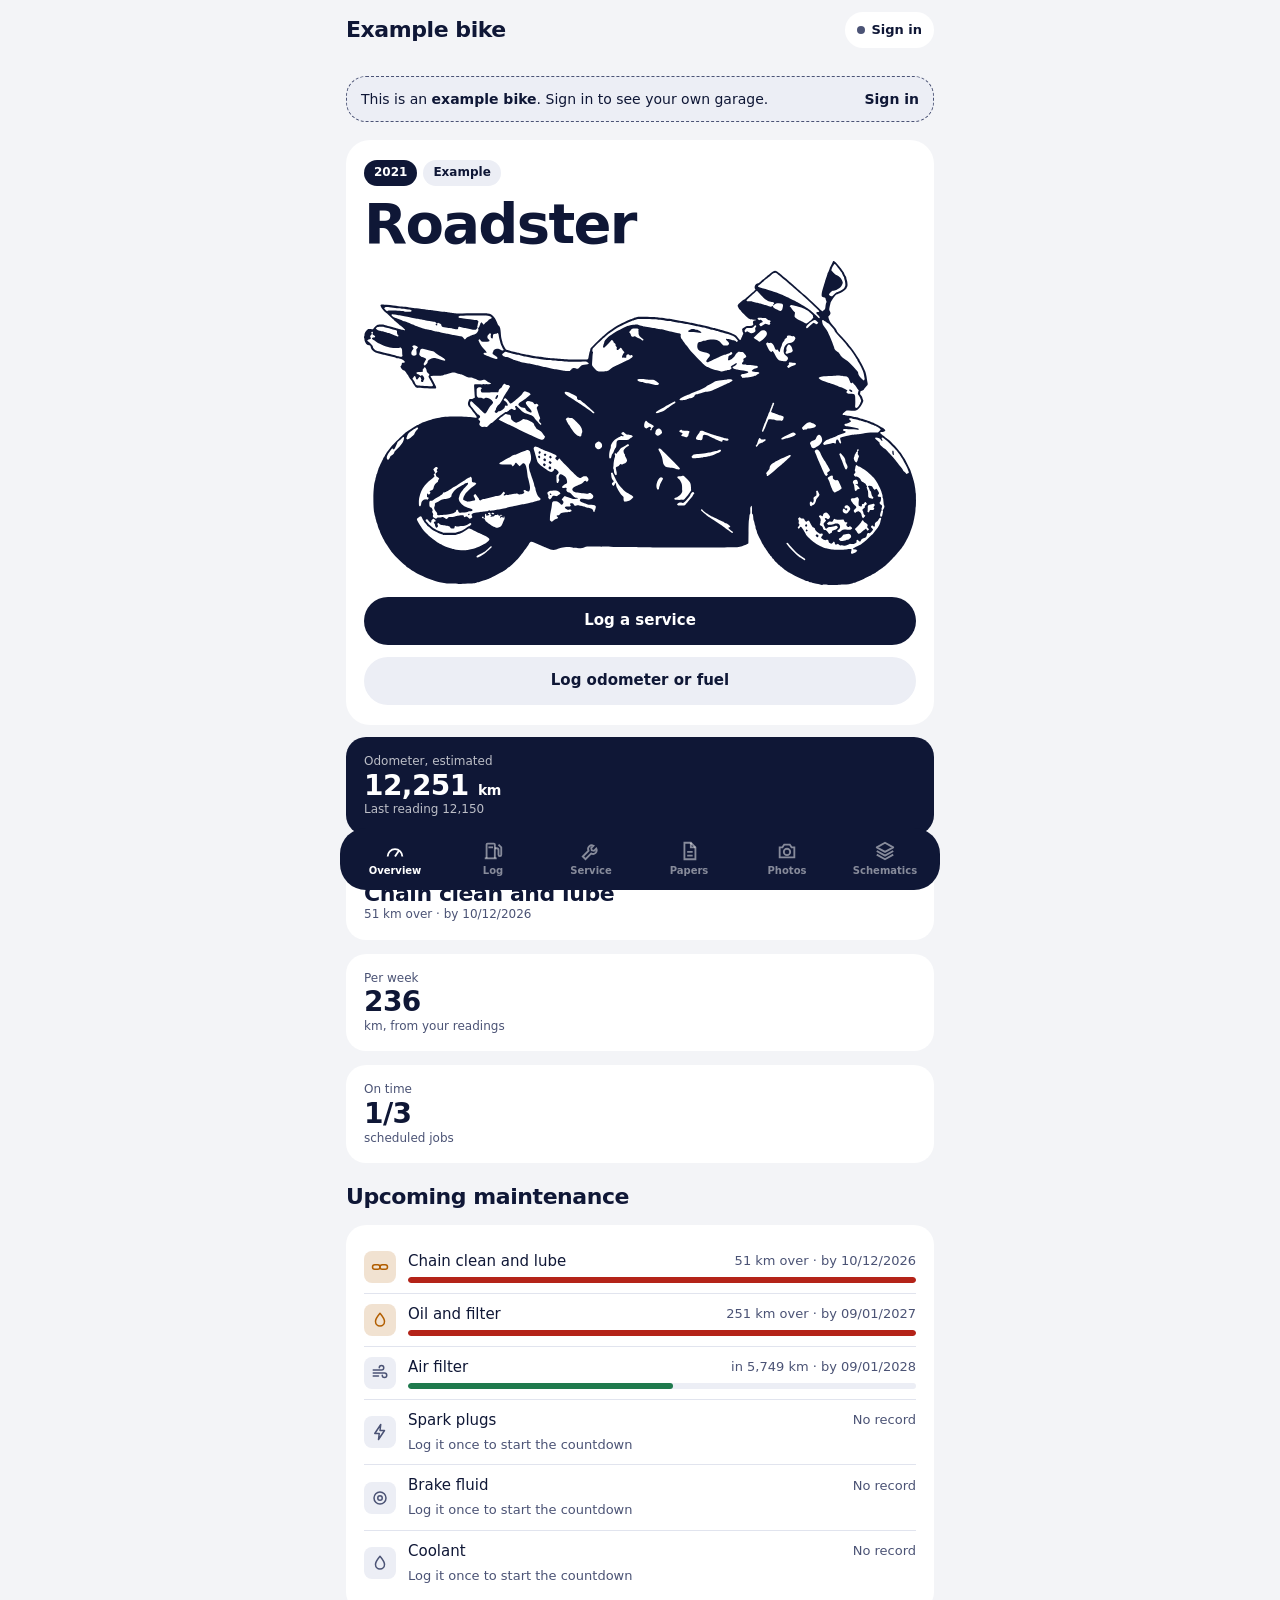
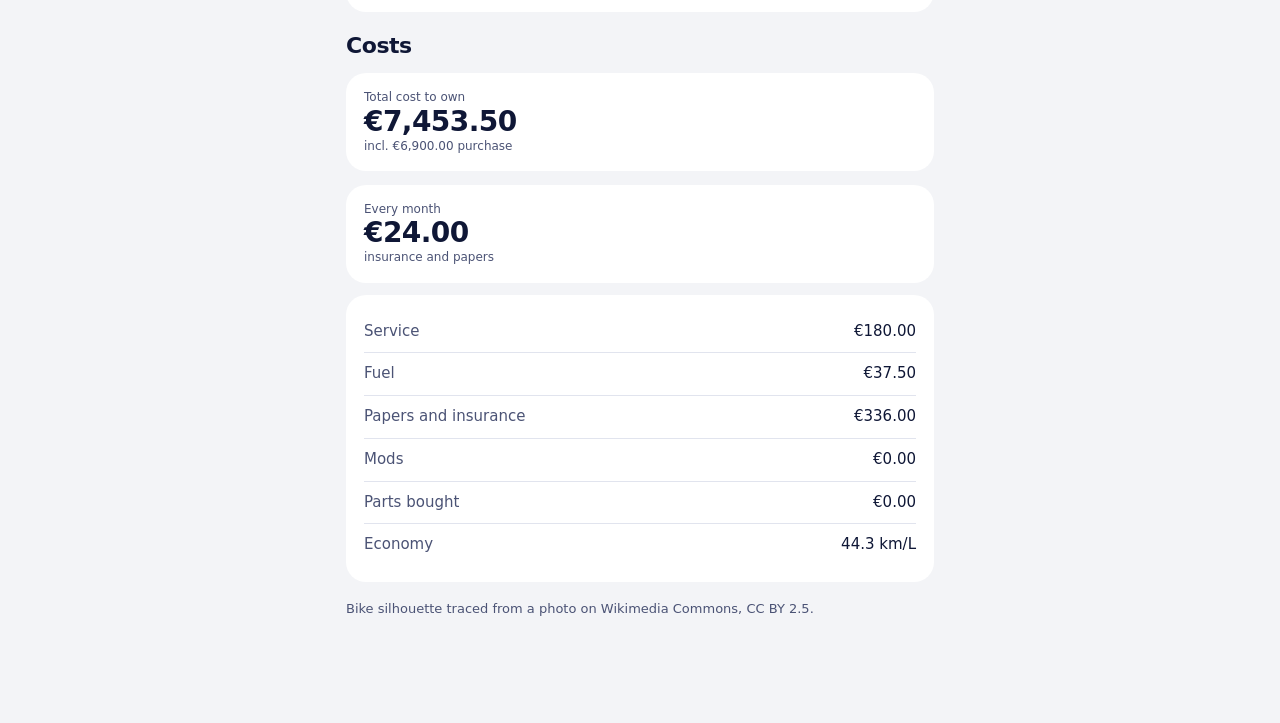
==== commit b162733d: "Accounts, admin control, light sync, installable app with computer layout" ====
--- a/index.html
+++ b/index.html
@@ -2,12 +2,13 @@
 <html lang="en">
 <head>
 <meta charset="utf-8">
-<meta http-equiv="Content-Security-Policy" content="default-src 'none'; script-src 'sha256-/2pqRkI+puoWJ6iXuL7F4SNdePwNmvwiFJ/kMNwBQ94='; style-src 'unsafe-inline' https://fonts.googleapis.com; font-src https://fonts.gstatic.com; img-src 'self' blob: data: https://upload.wikimedia.org https://thumb.wikimedia.org; connect-src https://gnroryugxfcqgwrbhkmn.supabase.co https://opendata.cbs.nl https://ec.europa.eu; base-uri 'none'; form-action 'none'; object-src 'none'">
+<meta http-equiv="Content-Security-Policy" content="default-src 'none'; script-src 'self' 'sha256-uNbpUhpeYEyCAyegzUzO0rmaViWv67zJahVhVtTsjsM='; style-src 'unsafe-inline' https://fonts.googleapis.com; font-src https://fonts.gstatic.com; img-src 'self' blob: data: https:; connect-src https://gnroryugxfcqgwrbhkmn.supabase.co https://opendata.cbs.nl https://ec.europa.eu; worker-src 'self'; manifest-src 'self'; base-uri 'none'; form-action 'none'; object-src 'none'">
 <meta name="referrer" content="no-referrer">
 <meta name="color-scheme" content="light">
 <meta name="viewport" content="width=device-width, initial-scale=1, viewport-fit=cover">
 <meta name="apple-mobile-web-app-capable" content="yes">
 <meta name="mobile-web-app-capable" content="yes">
+<link rel="manifest" href="manifest.webmanifest">
 <link rel="apple-touch-icon" href="icon-180.png">
 <link rel="icon" href="icon-180.png">
 <title>Garagebook</title>
@@ -99,6 +100,41 @@
 
 /* Lists and forms */
 .rows { display: flex; flex-direction: column }
+[hidden] { display: none !important }
+/* The installed app on a computer: the Mac app's look. A light sidebar with the bike and its pages, wide content. */
+.side { display: none }
+body.desk .wrap { max-width: 1240px; display: grid; grid-template-columns: 250px minmax(0, 1fr); column-gap: 32px; padding: 0 28px 40px }
+body.desk .side { grid-row: 1 / span 2; display: flex; flex-direction: column; gap: 2px; position: sticky; top: 0; height: 100vh; overflow-y: auto; padding: 18px 0 }
+body.desk .top { grid-column: 2; justify-content: flex-end }
+body.desk .top select { display: none }
+body.desk #view { grid-column: 2; max-width: 980px }
+body.desk #tabs { display: none }
+body.desk .bikeart { max-height: 240px; width: auto; max-width: 100%; align-self: center }
+body.desk .hero { max-width: 980px }
+.side .sw { display: flex; flex-direction: column; gap: 2px; background: var(--surface); border-radius: 12px; padding: 10px 12px; margin-bottom: 10px }
+.side .sw select { font-family: var(--display); font-size: 17px; font-weight: 700; border: 0; background: none; padding: 0 }
+.side .it { display: flex; align-items: center; gap: 10px; border: 0; background: none; color: var(--muted); font-weight: 600; font-size: 14px; padding: 8px 12px; border-radius: 999px; text-align: left; min-height: 36px }
+.side .it svg { width: 18px; height: 18px; flex: none }
+.side .it:hover { background: var(--sunk) }
+.side .it[aria-current="page"] { background: var(--accent); color: var(--accent-fg) }
+.side hr { border: 0; border-top: 1px solid var(--line); margin: 8px 4px; width: auto }
+.grid2 { display: grid; grid-template-columns: repeat(auto-fill, minmax(300px, 1fr)); gap: 14px; align-items: start }
+label.check { display: flex; gap: 10px; align-items: flex-start; font-size: 14px }
+label.check input { margin-top: 3px }
+label.check > span { flex: 1 }
+.addrow { display: flex; gap: 8px; align-items: center }
+.addrow input { flex: 1; min-width: 0 }
+.pill { border: 0; border-radius: 999px; padding: 3px 10px; font-size: 12px; font-weight: 700; background: var(--sunk); color: var(--muted) }
+.pill.on { background: var(--accent); color: var(--accent-fg) }
+.pgrid { display: grid; grid-template-columns: repeat(auto-fill, minmax(240px, 1fr)); gap: 14px }
+.pcard { display: flex; flex-direction: column; gap: 6px }
+.pcard img, .pcard .noimg { width: 100%; height: 160px; object-fit: contain; background: #fff; border-radius: 12px; border: 1px solid var(--line) }
+.pcard .noimg { display: grid; place-items: center }
+a.btn { text-decoration: none; display: inline-flex; align-items: center; justify-content: center }
+#print { display: none }
+#print table { width: 100%; border-collapse: collapse; margin-bottom: 14px } #print td { border-bottom: 1px solid #ddd; padding: 4px 6px; font-size: 12px }
+@media print { body > *:not(#print) { display: none !important } #print { display: block } }
+
 .row { display: flex; justify-content: space-between; gap: 12px; padding: 10px 0; border-top: 1px solid var(--line); align-items: center }
 .row:first-child { border-top: 0 }
 .row > div { min-width: 0 }
@@ -177,6 +213,7 @@
 <svg width="0" height="0" style="position:absolute" aria-hidden="true"><symbol id="bikeArt" viewBox="0 0 2518 1478"><g transform="translate(0.000000,1478.000000) scale(0.100000,-0.100000)" fill="currentColor" stroke="none"> <path d="M21381 14738 c-10 -24 -29 -68 -42 -98 -13 -30 -34 -69 -47 -88 -12 -19 -33 -64 -46 -101 -43 -119 -56 -152 -81 -201 -14 -27 -25 -57 -25 -67 0 -10 -14 -56 -31 -103 -44 -121 -66 -188 -79 -240 -10 -41 -32 -109 -58 -185 -6 -16 -16 -50 -22 -75 -6 -25 -25 -88 -40 -140 -31 -101 -44 -230 -28 -266 12 -27 68 -54 112 -54 41 0 66 -26 66 -69 0 -17 9 -49 20 -71 24 -48 25 -72 3 -113 -16 -29 -23 -69 -39 -224 -5 -45 -11 -57 -42 -83 -50 -42 -51 -42 -66 -64 -18 -26 -43 -8 -233 174 -287 272 -488 461 -583 545 -298 265 -391 347 -500 440 -39 33 -106 92 -150 130 -44 39 -105 91 -137 118 -32 26 -86 71 -120 100 -34 28 -85 70 -113 92 -28 22 -86 72 -129 110 -198 178 -240 179 -427 15 -29 -25 -71 -58 -94 -75 -23 -16 -73 -57 -111 -90 -38 -33 -96 -82 -129 -110 -33 -27 -84 -70 -113 -95 -64 -56 -113 -90 -127 -90 -24 0 -89 -41 -118 -75 -41 -46 -46 -134 -11 -179 l21 -26 -66 -63 c-36 -34 -97 -89 -136 -122 -38 -33 -106 -91 -149 -130 -91 -80 -126 -108 -192 -151 -97 -62 -236 -188 -260 -235 -18 -36 -18 -38 0 -88 25 -67 71 -137 98 -150 12 -5 30 -23 39 -38 10 -15 83 -95 163 -176 193 -196 231 -216 429 -224 56 -2 102 -8 102 -14 0 -5 -16 -9 -35 -9 -74 0 -126 -56 -111 -117 22 -89 19 -100 -38 -131 -25 -13 -53 -16 -138 -13 -94 2 -111 0 -135 -17 -16 -11 -56 -33 -90 -50 -72 -37 -110 -81 -93 -111 5 -11 10 -35 10 -54 0 -19 9 -46 20 -60 11 -14 20 -39 20 -57 0 -18 -9 -43 -20 -57 -11 -14 -20 -32 -20 -40 0 -7 -13 -40 -30 -73 -16 -33 -30 -66 -30 -73 0 -21 -36 -49 -56 -45 -10 2 -44 41 -75 86 -75 111 -131 151 -326 232 -48 19 -113 40 -250 79 -305 87 -345 99 -393 111 -25 6 -73 20 -106 31 -34 10 -76 19 -94 19 -18 0 -60 9 -94 19 -33 11 -79 24 -101 30 -22 5 -65 17 -95 27 -30 9 -77 21 -105 26 -27 5 -71 13 -97 18 -27 6 -69 14 -95 19 -27 6 -68 15 -93 21 -25 6 -65 15 -90 20 -25 5 -65 14 -90 20 -25 6 -70 15 -100 20 -30 5 -75 14 -100 20 -25 6 -71 16 -102 21 -32 5 -84 13 -115 18 -32 5 -78 15 -103 21 -25 7 -74 16 -110 20 -36 5 -90 14 -120 20 -30 6 -84 15 -120 20 -36 5 -90 14 -120 20 -30 6 -89 15 -130 20 -41 5 -109 14 -150 20 -134 19 -233 31 -342 40 -60 6 -159 15 -220 21 -62 6 -245 12 -406 15 l-293 5 -88 -31 c-49 -16 -96 -30 -104 -30 -9 0 -36 -9 -59 -19 -24 -10 -68 -29 -98 -41 -214 -86 -616 -287 -725 -363 -22 -15 -74 -52 -115 -82 -41 -30 -100 -71 -130 -91 -57 -39 -88 -64 -213 -171 -39 -35 -103 -89 -140 -120 -123 -104 -478 -457 -498 -495 -10 -21 -19 -51 -19 -68 0 -17 -8 -45 -17 -63 -9 -18 -20 -53 -25 -79 -4 -27 -12 -70 -18 -98 -5 -27 -14 -71 -18 -97 -17 -92 -24 -99 -105 -102 -244 -6 -873 -1 -987 8 -74 6 -205 16 -290 21 -85 5 -198 14 -250 20 -52 6 -142 15 -200 20 -58 5 -138 14 -177 20 -157 22 -221 31 -293 40 -41 5 -100 14 -130 20 -30 6 -84 15 -120 20 -36 4 -85 13 -110 20 -25 6 -70 15 -100 20 -30 5 -75 14 -100 20 -25 7 -74 15 -110 19 -36 4 -90 16 -120 25 -107 34 -117 36 -141 36 -13 0 -49 9 -79 20 -30 11 -66 20 -79 20 -14 0 -38 4 -55 9 -17 5 -65 19 -106 31 -41 12 -89 26 -106 31 -17 5 -39 9 -50 9 -46 0 -83 38 -128 132 -67 142 -86 187 -86 204 0 9 -9 44 -20 78 -36 111 -52 209 -60 356 -10 191 -37 288 -97 342 -10 10 -34 50 -52 90 -107 235 -106 234 -206 345 -69 76 -113 98 -240 116 -63 9 -284 10 -1172 6 -176 -1 -317 3 -363 10 -41 6 -113 16 -160 21 -47 5 -114 14 -150 20 -36 6 -108 15 -160 20 -52 5 -124 14 -160 20 -68 11 -168 24 -310 40 -47 5 -114 14 -150 20 -36 6 -103 15 -150 20 -126 14 -365 44 -480 60 -41 6 -113 15 -160 20 -47 5 -119 14 -160 20 -135 19 -233 31 -340 40 -58 5 -134 14 -170 20 -116 20 -307 41 -540 60 -63 5 -138 12 -166 15 -56 7 -104 -12 -104 -42 0 -32 79 -160 125 -203 15 -14 38 -42 51 -62 13 -20 54 -57 91 -82 38 -25 118 -95 178 -156 61 -62 122 -118 137 -126 15 -7 29 -23 33 -34 3 -11 10 -20 15 -20 13 0 87 -60 181 -150 50 -47 98 -89 108 -95 22 -12 81 -61 158 -131 61 -56 64 -80 9 -70 -106 18 -137 25 -186 40 -30 10 -73 22 -95 28 -22 5 -71 19 -110 30 -134 38 -200 56 -245 68 -25 6 -74 20 -110 30 -36 10 -85 24 -110 30 -25 6 -59 16 -76 21 -44 13 -227 11 -277 -3 -42 -13 -158 -117 -201 -182 -17 -26 -22 -27 -65 -21 -25 3 -73 8 -107 11 l-61 6 -57 -53 c-76 -70 -116 -149 -116 -236 0 -23 -4 -45 -10 -48 -13 -8 -13 -82 0 -90 6 -3 10 -25 10 -48 1 -104 86 -247 157 -262 88 -19 118 -32 121 -56 5 -32 29 -104 46 -137 34 -64 164 -152 256 -173 19 -5 54 -13 78 -19 23 -5 61 -15 85 -20 23 -6 59 -15 80 -20 20 -6 55 -14 77 -20 22 -5 59 -15 83 -21 23 -5 62 -14 87 -18 25 -5 70 -16 100 -25 30 -10 72 -22 93 -27 96 -23 126 -32 183 -50 34 -10 72 -19 85 -19 12 0 36 -4 53 -9 17 -6 58 -18 90 -27 56 -16 166 -97 174 -129 4 -16 -42 -35 -83 -35 -43 0 -65 -22 -65 -66 0 -24 -10 -47 -31 -73 l-30 -39 34 -68 c34 -67 91 -114 140 -114 19 0 82 -69 105 -115 11 -22 34 -53 51 -69 17 -17 31 -37 31 -47 0 -9 8 -27 19 -40 10 -13 27 -42 39 -64 11 -22 30 -49 42 -60 30 -27 100 -135 100 -154 0 -9 18 -41 40 -71 22 -30 51 -71 64 -91 50 -74 64 -77 446 -90 146 -5 318 -11 382 -14 l117 -6 16 30 c15 30 14 32 -46 148 -77 148 -147 278 -177 323 -47 74 -46 74 208 81 229 6 290 13 370 42 25 9 56 17 69 17 14 0 38 4 55 9 81 25 235 71 273 82 34 10 52 10 85 0 24 -7 72 -21 108 -31 36 -10 97 -27 135 -38 39 -11 90 -26 115 -33 25 -7 52 -18 60 -25 8 -6 57 -33 107 -58 89 -44 96 -46 180 -46 66 0 102 -5 143 -21 30 -12 72 -27 93 -35 22 -8 56 -23 77 -34 101 -51 139 -56 240 -30 94 25 139 24 168 -2 58 -51 159 -108 215 -122 34 -8 38 -43 5 -51 -66 -14 -476 -21 -629 -10 -118 9 -122 4 -115 -124 4 -53 10 -166 15 -251 5 -85 12 -172 16 -192 7 -36 6 -37 -36 -58 -24 -12 -52 -29 -61 -37 -10 -9 -27 -13 -40 -10 -12 3 -41 3 -65 0 -43 -6 -45 -8 -79 -74 -56 -113 -42 -209 44 -306 61 -67 92 -107 128 -165 16 -26 36 -50 45 -53 9 -3 35 -33 58 -68 23 -34 53 -78 67 -97 16 -23 24 -45 22 -65 -3 -34 -3 -34 -118 -15 -238 39 -436 51 -830 52 -411 0 -615 -18 -825 -71 -38 -10 -90 -22 -165 -40 -129 -31 -548 -174 -590 -202 -14 -9 -37 -19 -51 -22 -14 -4 -41 -17 -60 -30 -20 -13 -47 -27 -60 -30 -14 -4 -42 -18 -63 -32 -20 -14 -56 -35 -79 -46 -62 -32 -395 -258 -446 -304 -12 -11 -58 -51 -102 -90 -110 -96 -435 -420 -484 -484 -22 -28 -58 -73 -80 -101 -22 -27 -53 -67 -70 -90 -16 -23 -42 -55 -56 -73 -14 -18 -34 -48 -44 -67 -10 -19 -26 -46 -36 -59 -11 -13 -19 -29 -19 -37 0 -7 -20 -43 -45 -80 -25 -37 -48 -79 -52 -93 -3 -14 -14 -37 -25 -50 -10 -13 -18 -31 -18 -40 0 -9 -16 -41 -35 -71 -20 -30 -38 -66 -42 -80 -3 -14 -23 -60 -44 -102 -22 -43 -39 -87 -39 -98 0 -12 -9 -38 -20 -60 -11 -22 -20 -47 -20 -57 0 -21 -25 -94 -45 -134 -8 -15 -15 -41 -15 -56 0 -16 -9 -53 -20 -83 -11 -30 -20 -66 -20 -79 0 -25 -3 -37 -36 -141 -10 -30 -21 -100 -26 -155 -5 -55 -13 -149 -19 -210 -23 -242 -11 -839 20 -992 6 -29 15 -74 20 -100 4 -27 15 -68 24 -93 9 -25 17 -56 17 -70 0 -14 9 -50 20 -80 11 -30 20 -67 20 -83 0 -15 13 -54 30 -87 16 -33 30 -72 30 -87 0 -38 54 -190 79 -224 12 -16 21 -36 21 -46 0 -35 36 -120 89 -213 4 -8 23 -46 40 -85 18 -38 40 -81 49 -95 9 -14 22 -39 28 -57 6 -17 47 -84 90 -147 92 -135 98 -145 182 -274 35 -53 77 -108 92 -122 16 -14 34 -36 42 -50 24 -45 495 -497 555 -532 18 -11 33 -24 33 -28 0 -5 52 -43 115 -85 63 -42 117 -80 120 -86 4 -5 27 -21 53 -35 26 -14 72 -40 102 -59 156 -97 553 -279 770 -354 63 -21 135 -47 160 -56 25 -10 61 -21 80 -26 19 -4 55 -13 80 -19 141 -35 380 -71 473 -71 26 0 56 0 67 -1 45 0 181 0 198 1 9 0 55 -4 102 -9 47 -5 92 -9 100 -9 8 0 128 5 265 9 377 14 485 22 522 43 18 9 45 17 60 17 16 0 51 9 78 19 28 11 65 24 83 30 17 6 47 16 65 22 17 6 54 19 82 30 27 10 63 19 78 19 16 0 41 8 55 18 15 10 47 24 72 32 25 8 56 21 70 31 14 9 124 67 245 129 315 160 336 172 505 295 41 30 86 62 100 72 20 13 115 98 185 165 6 5 17 16 27 24 14 14 50 50 100 100 7 7 28 28 46 46 40 40 126 142 167 197 17 23 47 60 68 83 20 23 37 46 37 50 0 4 12 21 27 37 16 16 39 48 53 72 14 23 40 58 59 78 18 20 42 54 53 76 12 22 34 55 49 73 16 18 29 39 29 47 0 21 48 88 73 102 38 21 84 14 169 -26 46 -21 117 -53 158 -71 70 -31 83 -37 128 -59 9 -5 42 -19 72 -31 30 -12 93 -39 140 -61 47 -21 110 -47 140 -58 30 -10 80 -29 110 -40 73 -28 192 -29 252 -2 24 10 61 27 83 36 22 10 57 22 78 26 20 5 56 14 80 20 175 45 455 43 544 -4 36 -19 360 -25 417 -8 17 5 51 15 76 22 25 7 62 21 83 31 34 17 56 18 220 13 174 -5 1387 -24 1570 -25 48 0 153 0 235 0 81 0 311 -5 512 -10 291 -9 1524 -12 3290 -10 83 0 252 0 378 0 125 0 353 3 507 7 304 9 357 19 512 96 26 13 69 30 95 38 26 7 57 21 70 30 l23 18 6 508 c4 349 10 525 18 563 7 30 16 96 19 145 5 65 12 98 27 119 18 26 19 43 16 167 -3 129 -1 139 21 173 12 20 26 36 29 36 22 0 31 -69 28 -209 -4 -145 -3 -150 17 -160 25 -11 32 -42 42 -181 4 -52 13 -106 21 -120 15 -25 26 -69 40 -150 4 -25 15 -59 24 -77 10 -18 17 -54 17 -83 0 -36 8 -67 30 -110 17 -33 30 -73 30 -90 0 -16 13 -58 29 -92 16 -35 34 -74 40 -88 6 -14 15 -32 20 -40 5 -8 14 -26 20 -40 6 -14 15 -32 19 -40 37 -65 56 -103 100 -202 14 -32 36 -68 49 -80 13 -12 23 -28 23 -36 0 -16 64 -117 80 -127 6 -4 21 -28 34 -54 14 -26 32 -53 41 -61 9 -7 26 -32 37 -54 11 -23 39 -61 63 -86 23 -25 45 -56 48 -70 4 -14 20 -33 37 -42 17 -10 39 -37 52 -62 12 -26 25 -46 30 -46 18 0 76 -63 81 -89 3 -16 20 -39 37 -52 28 -21 84 -74 117 -111 7 -7 31 -26 53 -43 23 -16 69 -56 103 -88 34 -32 91 -79 127 -103 36 -25 97 -67 135 -95 39 -27 90 -61 115 -75 25 -14 79 -45 120 -69 126 -74 298 -156 470 -225 30 -12 83 -35 118 -51 34 -16 70 -29 80 -29 25 0 83 -22 115 -43 14 -9 39 -17 54 -17 15 0 48 -8 73 -17 25 -9 66 -20 93 -24 81 -15 140 -27 187 -39 25 -6 63 -14 85 -17 22 -3 44 -9 49 -14 13 -12 63 -11 71 1 8 13 182 13 190 0 8 -13 537 -14 551 0 5 5 90 11 189 14 227 5 334 20 445 60 25 8 53 16 62 16 10 0 37 8 60 19 83 36 184 79 238 101 55 22 67 28 105 47 11 6 40 20 65 32 25 11 52 25 60 29 8 5 62 32 120 61 58 28 112 55 120 59 51 29 82 46 141 76 36 19 71 41 77 49 7 8 37 30 68 48 117 72 154 96 191 127 46 39 124 103 194 157 43 33 101 89 232 222 9 8 41 40 71 71 31 32 69 71 83 87 15 17 54 60 87 97 34 37 79 90 101 118 22 28 61 74 86 103 25 29 62 78 82 109 21 31 42 60 47 63 6 4 26 37 46 73 19 37 55 101 79 142 60 103 132 242 149 287 8 21 29 76 46 123 54 143 122 343 132 385 5 22 13 58 19 80 6 22 14 61 20 88 5 26 13 68 19 95 45 221 52 268 57 397 2 66 8 124 14 129 12 13 12 599 0 612 -5 5 -12 50 -14 99 -3 50 -10 115 -17 145 -6 30 -15 84 -20 120 -4 36 -13 83 -19 105 -5 22 -14 58 -19 80 -19 78 -133 438 -163 510 -55 132 -262 531 -295 567 -12 13 -33 46 -48 74 -32 66 -74 128 -123 181 -21 24 -51 61 -68 84 -80 110 -413 451 -472 483 -10 5 -42 30 -70 55 -107 93 -139 119 -173 136 -35 17 -130 103 -130 117 0 13 58 38 87 38 31 0 131 34 146 49 17 17 -3 61 -41 86 -20 14 -55 39 -77 55 -22 17 -78 51 -125 76 -47 25 -112 61 -145 79 -33 19 -66 35 -73 35 -8 0 -26 8 -40 18 -15 10 -47 24 -72 32 -25 7 -66 24 -92 37 -25 12 -64 29 -85 37 -21 8 -63 23 -93 35 -30 12 -67 21 -83 21 -15 0 -45 9 -67 20 -22 11 -47 20 -56 20 -9 0 -44 9 -78 19 -150 48 -174 54 -226 62 -30 4 -75 13 -100 19 -84 21 -145 31 -230 39 -47 4 -105 15 -130 24 -25 9 -57 17 -72 17 -53 0 -81 36 -44 57 8 4 44 36 81 70 77 73 88 77 187 69 312 -27 343 -19 480 121 63 64 86 98 132 190 62 125 65 137 36 193 -11 22 -20 49 -20 60 0 34 -45 112 -99 173 -19 21 -22 30 -13 39 7 7 12 31 12 55 0 41 2 44 38 59 105 44 127 59 138 92 5 17 42 64 82 104 77 75 88 98 78 151 -4 17 -11 58 -17 90 -5 31 -13 84 -19 117 -5 33 -14 86 -19 118 -5 31 -14 76 -20 100 -6 23 -15 59 -20 80 -16 73 -170 384 -259 522 -12 19 -22 43 -22 52 0 10 -13 32 -29 50 -15 18 -38 53 -51 78 -35 70 -201 311 -263 382 -52 59 -116 139 -152 189 -16 23 -60 74 -96 113 -36 39 -71 80 -76 91 -12 22 -51 65 -233 255 -66 70 -120 132 -120 138 0 29 -56 121 -109 179 -163 182 -231 278 -256 363 -43 143 -42 127 -3 168 39 41 68 91 68 119 0 27 -30 106 -47 125 -19 22 -10 110 26 253 6 22 14 59 19 82 11 50 164 285 231 356 28 29 54 47 68 47 26 0 217 93 284 138 57 39 159 146 159 167 0 9 9 28 21 44 30 41 18 215 -24 331 -9 25 -17 59 -17 76 0 17 -8 42 -19 55 -25 33 -81 145 -81 164 0 8 -17 34 -39 58 -21 23 -46 58 -56 77 -10 19 -34 54 -54 77 -20 23 -49 60 -66 84 -16 23 -75 89 -130 146 -119 122 -143 131 -174 61z m144 -138 c22 -27 54 -68 70 -91 17 -22 46 -59 66 -82 20 -23 46 -60 57 -82 11 -22 34 -53 51 -69 17 -17 31 -36 31 -43 0 -18 77 -170 90 -178 5 -3 10 -21 10 -38 0 -18 8 -52 17 -77 42 -116 54 -287 24 -326 -12 -15 -21 -34 -21 -43 0 -44 -274 -211 -346 -211 -20 0 -49 -23 -122 -95 l-95 -95 -41 7 c-47 7 -106 50 -106 76 0 22 103 133 142 153 15 8 45 14 68 14 44 0 200 72 257 119 17 14 43 34 57 44 32 22 106 165 106 204 0 38 -34 127 -67 177 -53 81 -97 117 -203 171 -105 53 -132 75 -224 190 l-29 36 24 72 c13 40 31 83 40 97 9 14 28 46 43 73 34 60 51 59 101 -3z m-2688 -387 c19 -16 70 -59 113 -98 43 -38 102 -88 130 -110 28 -22 79 -64 113 -92 34 -29 88 -74 120 -100 32 -27 93 -79 137 -118 44 -38 111 -97 150 -130 89 -76 205 -177 323 -282 50 -46 132 -118 180 -160 48 -43 164 -150 257 -238 93 -88 223 -209 289 -270 65 -60 119 -117 120 -126 2 -26 -25 -42 -58 -34 -35 7 -81 -18 -81 -44 0 -9 34 -50 76 -91 77 -78 95 -110 74 -135 -22 -27 -36 -17 -167 116 -70 72 -144 142 -163 155 -36 26 -83 60 -160 119 -75 58 -154 109 -260 170 -25 14 -70 41 -100 60 -30 19 -84 50 -120 70 -36 20 -99 56 -140 80 -104 61 -374 191 -510 245 -30 12 -84 35 -120 50 -36 15 -90 38 -120 50 -30 12 -75 31 -100 41 -40 16 -151 53 -440 144 -88 28 -133 40 -210 55 -103 20 -129 28 -164 49 -47 29 -46 50 5 87 23 16 69 53 103 81 33 29 87 74 119 100 31 27 88 75 126 108 38 33 88 74 111 90 23 17 65 51 94 76 128 114 204 136 273 82z m-861 -849 c121 -136 312 -327 346 -345 20 -10 53 -30 74 -44 39 -26 81 -42 154 -56 25 -4 61 -11 80 -15 80 -16 101 -55 50 -94 -32 -24 -40 -60 -14 -60 8 0 35 19 59 43 55 53 110 70 202 64 188 -14 212 -42 173 -197 -6 -25 -14 -58 -17 -75 -7 -39 -50 -85 -80 -85 -13 0 -67 22 -121 49 -53 26 -109 51 -124 55 -40 9 -95 61 -101 96 -8 35 -28 39 -64 10 -32 -25 -43 -25 -123 4 -67 24 -108 39 -160 56 -16 6 -42 14 -57 19 -16 6 -47 15 -70 20 -104 26 -125 32 -165 42 -24 6 -59 14 -78 19 -19 5 -55 14 -80 20 -25 6 -63 16 -85 22 -22 5 -56 14 -75 21 -19 6 -72 10 -118 9 -89 -2 -136 15 -130 47 3 16 90 98 228 216 39 33 108 95 153 137 45 43 85 78 88 78 3 0 28 -25 55 -56z m1589 -605 c22 -6 60 -14 85 -18 25 -5 70 -16 100 -25 30 -10 100 -31 155 -49 107 -33 319 -133 373 -176 19 -14 72 -62 118 -105 79 -75 84 -82 84 -121 0 -22 6 -47 12 -53 21 -21 -205 -225 -312 -282 -23 -13 -59 3 -165 74 -37 26 -80 49 -94 53 -58 14 -198 93 -240 136 -47 49 -46 36 -25 190 l6 47 -70 73 c-38 39 -77 88 -87 107 -9 19 -33 52 -53 72 l-36 38 30 31 c22 24 35 29 54 24 14 -3 43 -10 65 -16z m-18330 -98 c136 -14 247 -28 325 -41 36 -6 112 -15 170 -20 58 -5 143 -14 190 -20 47 -6 112 -13 144 -16 97 -10 136 -52 81 -88 -35 -23 -242 -22 -305 1 -48 19 -166 28 -515 41 -197 8 -212 7 -238 -10 -37 -26 -42 -23 -111 50 l-59 62 29 31 c32 34 42 34 289 10z m175 -321 c36 -5 85 -13 110 -20 25 -6 70 -15 100 -20 30 -5 80 -14 110 -20 30 -6 80 -15 110 -20 105 -17 152 -27 283 -61 23 -6 71 -15 107 -19 36 -5 90 -14 120 -20 30 -6 80 -15 110 -19 30 -5 71 -14 90 -21 19 -7 69 -16 110 -20 41 -5 95 -13 120 -20 64 -16 135 -30 210 -40 36 -5 90 -14 120 -20 30 -6 73 -13 95 -16 29 -4 52 -17 81 -45 l40 -40 27 21 26 20 48 -21 c90 -40 98 -46 99 -76 1 -60 37 -90 129 -105 128 -22 175 -29 245 -37 41 -5 95 -14 120 -21 25 -6 74 -16 110 -20 36 -5 80 -12 98 -16 44 -9 73 16 66 55 -7 34 35 67 70 56 43 -13 102 -27 156 -35 30 -5 75 -14 100 -20 25 -6 70 -15 100 -20 77 -13 147 -27 200 -41 25 -6 72 -13 106 -16 60 -5 61 -4 109 40 47 42 49 46 37 72 -8 17 -9 32 -3 39 5 6 11 31 14 56 3 25 10 63 16 85 25 95 25 93 -3 119 -21 19 -42 26 -89 30 -34 2 -91 10 -127 16 -36 6 -99 15 -140 20 -78 10 -177 23 -295 41 -38 5 -97 12 -129 15 -96 9 -136 52 -82 87 30 20 246 27 836 29 481 1 559 -7 628 -61 53 -42 40 -63 -65 -106 -24 -10 -43 -22 -43 -27 0 -18 -82 -96 -120 -113 -22 -10 -42 -25 -45 -35 -3 -9 -19 -30 -36 -46 l-31 -29 -47 54 -48 53 -27 -17 c-14 -10 -29 -29 -31 -44 -5 -25 -13 -47 -39 -119 -7 -18 -25 -46 -41 -62 -25 -26 -27 -33 -17 -55 17 -38 15 -60 -12 -113 -42 -82 -97 -124 -211 -160 -55 -18 -129 -45 -165 -61 -36 -16 -84 -37 -107 -46 -24 -10 -45 -25 -48 -35 -3 -9 -19 -30 -36 -46 l-30 -29 -34 40 c-73 87 -93 103 -137 108 -24 3 -68 11 -98 17 -30 6 -84 15 -120 20 -36 4 -85 13 -110 20 -25 6 -65 15 -90 20 -25 5 -65 14 -90 20 -25 6 -70 15 -100 20 -53 9 -114 20 -212 40 -27 6 -72 15 -100 20 -112 22 -144 29 -188 40 -25 6 -65 15 -90 20 -25 5 -63 13 -85 19 -91 23 -133 33 -180 42 -100 19 -141 28 -180 38 -22 6 -58 14 -80 19 -43 10 -145 45 -235 82 -30 12 -72 28 -93 36 -22 8 -56 23 -77 34 -21 11 -55 26 -77 34 -21 8 -63 24 -93 36 -68 27 -192 74 -283 106 -38 14 -86 33 -107 44 -21 11 -55 26 -77 34 -132 49 -210 76 -226 76 -46 0 -187 100 -187 132 0 24 41 49 70 42 14 -3 54 -9 90 -14z m16804 -156 l110 -5 54 -50 c42 -39 61 -49 88 -49 67 0 111 -55 64 -80 -24 -13 -26 -37 -3 -62 16 -18 15 -20 -13 -48 l-29 -29 -91 31 -91 31 -93 -62 c-50 -33 -98 -61 -105 -61 -17 0 -75 67 -75 86 0 23 81 93 107 94 65 1 69 30 12 82 -46 42 -49 43 -94 26 -29 -10 -36 -8 -69 18 -65 52 -33 98 64 88 30 -3 104 -7 164 -10z m-5004 -63 c63 -6 162 -15 220 -21 108 -10 208 -21 340 -40 41 -6 109 -15 150 -20 41 -5 100 -14 130 -20 30 -6 84 -15 120 -20 36 -5 90 -14 120 -20 30 -6 84 -15 120 -20 36 -4 85 -13 110 -20 25 -6 71 -16 103 -21 31 -5 83 -13 115 -18 31 -5 77 -15 102 -21 25 -6 70 -15 100 -20 30 -5 75 -14 100 -20 25 -6 65 -15 90 -20 25 -5 65 -14 90 -20 25 -6 68 -16 95 -21 28 -5 70 -14 95 -19 25 -5 68 -13 95 -18 28 -5 75 -17 105 -26 30 -10 73 -22 95 -27 22 -6 68 -19 101 -30 34 -10 76 -19 94 -19 18 0 60 -9 94 -19 33 -11 81 -25 106 -31 25 -6 77 -21 115 -32 39 -11 99 -28 135 -38 315 -89 348 -100 488 -161 50 -21 116 -83 195 -183 27 -34 28 -36 11 -61 -17 -25 -48 -33 -59 -15 -9 15 -85 52 -125 61 -19 5 -53 13 -75 18 -108 27 -133 33 -175 40 -25 4 -50 10 -57 14 -16 10 -43 -2 -43 -20 0 -9 28 -44 63 -80 98 -101 102 -118 39 -185 -24 -26 -31 -28 -109 -28 -115 0 -123 5 -237 145 -38 47 -154 106 -231 118 -141 22 -335 10 -435 -26 -25 -9 -62 -17 -83 -17 -21 0 -51 -7 -66 -15 -47 -24 -114 -45 -146 -45 -64 -1 -91 -48 -102 -181 -5 -58 22 -134 66 -183 37 -42 129 -77 251 -96 241 -37 323 -125 214 -230 -52 -51 -124 -156 -124 -181 0 -20 41 -49 70 -49 11 0 84 31 162 69 79 38 186 88 238 111 52 23 150 69 218 101 67 33 129 59 138 59 20 0 218 66 254 85 15 8 30 21 33 30 14 36 77 -4 77 -49 0 -21 -67 -76 -101 -83 -49 -9 -79 -46 -79 -94 0 -24 -5 -58 -12 -76 -11 -30 -10 -36 9 -54 l20 -21 74 37 c85 43 179 128 214 195 13 25 52 74 88 109 l65 63 51 -6 c28 -3 75 -9 104 -12 49 -5 57 -11 130 -82 90 -89 97 -113 44 -159 -18 -16 -47 -35 -65 -42 -38 -16 -47 -40 -31 -85 12 -34 11 -36 -29 -80 -49 -53 -52 -78 -16 -111 27 -25 29 -25 218 -25 166 0 198 -3 246 -20 35 -13 80 -20 123 -20 74 0 117 -19 117 -51 0 -24 -77 -69 -119 -69 -57 0 -161 -72 -161 -112 0 -31 66 -48 181 -48 165 0 211 -42 108 -98 -29 -15 -66 -39 -84 -54 -18 -16 -41 -28 -51 -28 -11 0 -39 -8 -64 -17 -52 -18 -113 -31 -220 -43 -41 -5 -104 -14 -140 -20 -141 -23 -140 -23 -161 -4 -12 10 -34 38 -50 63 l-30 44 26 27 c18 19 41 30 68 33 23 3 65 10 92 16 28 6 66 13 85 17 119 23 101 87 -30 105 -30 5 -80 13 -110 19 -74 15 -161 29 -240 39 -65 9 -78 12 -155 34 -53 15 -106 57 -103 80 3 19 24 33 94 62 45 18 104 74 104 98 0 44 -59 23 -197 -71 -86 -57 -101 -82 -62 -102 36 -20 20 -50 -46 -87 -48 -27 -67 -32 -96 -28 -25 5 -39 2 -49 -9 -8 -10 -29 -16 -57 -16 -24 0 -61 -9 -83 -20 -42 -22 -113 -26 -164 -11 -17 5 -50 14 -73 20 -24 6 -62 16 -85 22 -89 22 -285 92 -348 124 -27 14 -60 25 -73 25 -13 0 -39 11 -58 25 -19 13 -50 35 -69 49 -40 28 -501 496 -603 613 -65 73 -88 102 -162 203 -16 23 -48 63 -70 90 -22 27 -53 67 -70 90 -16 23 -42 55 -56 73 -15 18 -36 50 -47 73 -11 22 -28 47 -37 54 -50 41 -76 145 -51 201 10 23 -37 66 -82 73 -20 4 -62 11 -92 16 -30 4 -75 14 -100 20 -25 6 -65 15 -90 20 -25 5 -64 14 -87 19 -24 6 -61 16 -83 21 -22 6 -59 15 -82 21 -24 5 -63 14 -88 19 -25 4 -61 13 -80 20 -19 7 -66 17 -105 22 -175 22 -202 26 -235 38 -19 7 -61 16 -92 21 -32 5 -86 14 -120 19 -66 11 -152 24 -265 39 -76 10 -122 21 -203 46 -30 9 -84 25 -120 36 -54 17 -84 20 -185 16 -205 -8 -316 -42 -571 -172 -303 -155 -317 -164 -544 -321 -137 -95 -270 -249 -270 -313 0 -17 -9 -49 -20 -71 -11 -22 -20 -47 -20 -56 0 -10 -5 -33 -12 -51 -11 -30 -10 -36 9 -54 l21 -22 29 21 c30 22 222 220 287 296 21 25 46 46 54 46 27 0 72 -51 72 -81 0 -16 6 -33 13 -38 86 -70 89 -73 82 -108 -5 -30 -2 -39 30 -71 27 -28 35 -43 31 -59 -4 -13 -9 -34 -12 -46 -7 -27 17 -57 46 -57 10 0 43 23 73 50 30 28 61 50 69 50 20 0 68 -52 68 -74 0 -9 23 -42 51 -71 l51 -55 -31 -35 c-17 -20 -31 -43 -31 -52 0 -9 -6 -24 -14 -32 -8 -9 -21 -36 -30 -61 -14 -42 -14 -46 3 -64 16 -15 22 -16 41 -6 18 10 31 10 61 0 20 -7 49 -10 64 -6 25 6 26 9 19 52 -13 87 87 142 146 79 27 -29 46 -31 72 -8 17 15 20 15 48 -12 39 -37 38 -57 -5 -92 -19 -15 -50 -40 -68 -54 -42 -34 -165 -96 -237 -119 -43 -14 -368 -172 -450 -219 -8 -4 -42 -21 -75 -36 -63 -28 -92 -49 -180 -128 -85 -77 -126 -87 -348 -87 -225 0 -207 -7 -349 137 -119 121 -122 127 -114 244 4 46 10 154 15 239 4 85 14 179 20 209 12 51 11 56 -8 70 -23 18 -21 102 5 151 14 28 316 324 421 413 37 31 101 85 140 120 125 107 156 132 213 171 30 20 89 61 130 91 41 30 93 67 115 82 108 75 492 267 705 353 30 12 74 31 98 41 23 10 50 19 60 19 9 0 53 13 97 29 l80 29 300 -3 c165 -2 352 -8 415 -14z m7761 -50 c13 -10 40 -26 59 -36 19 -10 55 -35 79 -56 24 -22 51 -39 61 -39 15 0 64 -49 211 -212 57 -63 99 -133 99 -164 0 -9 55 -74 123 -145 67 -70 149 -160 182 -199 33 -38 92 -106 130 -149 39 -43 84 -98 100 -121 36 -50 101 -130 152 -188 64 -73 228 -312 266 -387 14 -27 34 -59 46 -69 12 -11 21 -25 21 -33 0 -14 13 -39 85 -163 79 -135 183 -355 196 -412 5 -21 14 -57 20 -80 9 -39 16 -76 35 -199 6 -40 -17 -89 -42 -89 -16 0 -179 167 -208 213 -28 45 -46 96 -46 135 0 27 -13 48 -72 113 -40 43 -100 111 -133 149 -161 190 -257 280 -348 326 -18 10 -48 30 -67 45 -19 16 -42 29 -50 29 -25 0 -126 110 -155 170 -33 68 -68 106 -120 132 -53 27 -135 107 -135 133 0 11 -13 56 -29 100 -16 44 -39 107 -51 140 -11 33 -29 80 -39 105 -10 25 -29 70 -41 100 -25 63 -81 188 -142 322 -27 57 -62 114 -93 148 -27 31 -61 75 -75 99 -14 23 -35 57 -46 75 -12 18 -24 46 -27 62 -3 16 -11 53 -17 82 -16 78 16 107 71 63z m-306 -51 l59 -60 -29 -30 c-29 -30 -77 -41 -90 -20 -9 14 -81 50 -100 50 -9 0 -66 -47 -128 -105 -62 -58 -121 -114 -133 -125 -28 -27 -48 -25 -68 5 -14 21 -15 29 -3 50 20 40 188 205 229 226 20 10 53 30 74 44 68 46 118 37 189 -35z m-2781 -196 c17 -24 16 -26 -14 -61 -33 -37 -35 -53 -14 -151 8 -41 -17 -72 -88 -108 -75 -38 -125 -30 -231 39 -61 39 -75 39 -100 0 -13 -21 -44 -15 -61 12 -27 41 -20 67 33 119 l49 48 108 -3 c128 -4 167 10 231 85 44 52 64 57 87 20z m-16980 -53 c17 -5 51 -15 76 -21 25 -6 74 -20 110 -30 36 -10 85 -24 110 -30 25 -6 74 -20 110 -30 36 -10 85 -24 110 -31 77 -22 92 -36 85 -79 -8 -46 20 -137 46 -151 11 -5 19 -18 19 -27 0 -38 -46 -56 -70 -27 -7 8 -23 15 -36 15 -14 0 -74 25 -134 55 -121 61 -183 85 -219 85 -14 0 -38 4 -55 9 -57 17 -171 49 -216 61 -25 6 -59 16 -76 21 -17 5 -40 9 -52 9 -46 0 -104 26 -140 63 l-36 37 26 27 c15 15 42 32 60 39 40 14 239 18 282 5z m11605 -90 c24 -18 24 -20 11 -62 -11 -32 -11 -44 -3 -46 9 -3 10 -23 6 -67 -9 -95 41 -168 186 -270 42 -30 51 -52 29 -74 -18 -18 -46 -14 -58 8 -16 30 -116 90 -151 90 -36 0 -62 13 -107 51 -43 38 -73 44 -110 25 -17 -9 -42 -16 -55 -16 -33 0 -87 61 -87 98 0 19 -12 39 -35 62 -42 41 -43 53 -7 95 15 18 35 45 46 60 37 54 70 65 196 65 97 0 119 -3 139 -19z m5792 -84 c124 -84 102 -204 -68 -368 -117 -113 -200 -154 -233 -114 -16 19 -89 69 -138 94 -20 11 -48 31 -62 46 l-25 26 127 122 c210 203 229 216 309 217 42 0 64 -6 90 -23z m-17903 -59 c17 -17 15 -38 -4 -59 -22 -24 7 -66 71 -103 28 -17 45 -34 45 -45 0 -24 -42 -51 -68 -44 -23 6 -82 -25 -82 -43 0 -20 49 -61 81 -68 16 -3 53 -28 82 -55 93 -87 464 -249 652 -283 197 -36 420 -38 473 -4 9 5 22 0 39 -15 45 -43 53 -71 53 -185 0 -59 5 -123 12 -141 17 -47 -30 -98 -77 -84 -17 5 -46 14 -66 20 -19 6 -46 11 -58 11 -13 0 -51 9 -85 19 -33 11 -79 24 -101 29 -98 25 -123 31 -175 48 -30 9 -75 20 -100 25 -42 7 -69 14 -167 39 -48 12 -106 26 -160 40 -24 5 -61 15 -83 20 -22 6 -57 14 -77 18 -114 26 -202 117 -203 211 0 29 -144 180 -207 217 -26 15 -43 32 -43 43 0 22 40 51 71 51 26 0 99 40 99 54 0 6 -9 22 -20 36 -29 38 -25 67 20 117 45 51 46 55 25 73 -28 23 -11 70 25 70 9 0 21 -5 28 -12z m5387 -74 c12 -19 14 -29 6 -37 -15 -15 -14 -130 2 -148 53 -63 87 -40 87 61 0 90 28 120 112 120 37 0 60 5 68 15 33 40 74 0 83 -80 8 -69 34 -188 57 -261 11 -34 20 -69 20 -78 0 -28 130 -306 143 -306 15 0 3 -42 -15 -54 -14 -8 -38 -1 -116 38 -103 51 -112 52 -222 30 -44 -8 -97 -47 -105 -76 -3 -13 -16 -44 -27 -70 -29 -66 -18 -88 70 -132 38 -19 81 -50 96 -68 14 -18 31 -38 36 -45 46 -57 -64 -79 -160 -33 -19 9 -69 27 -110 40 -41 13 -87 32 -102 42 -14 10 -35 18 -47 18 -21 0 -79 23 -161 64 -55 28 -63 55 -24 81 23 15 33 16 57 7 15 -6 35 -8 43 -5 34 13 9 55 -106 179 -124 134 -159 188 -231 352 -18 40 -18 44 -3 67 24 37 50 31 78 -17 39 -67 51 -71 207 -70 212 2 250 29 159 114 -48 45 -50 49 -50 100 0 49 4 57 53 115 57 69 76 76 102 37z m13708 -105 c49 -17 64 -19 85 -10 23 11 29 8 64 -26 44 -43 47 -66 17 -126 -49 -98 -139 -157 -238 -157 -96 0 -176 -61 -243 -182 -12 -24 -25 -88 -35 -172 -7 -67 20 -149 59 -179 105 -79 138 -118 138 -166 0 -43 -4 -51 -49 -95 -47 -47 -50 -48 -93 -42 -23 4 -83 10 -133 14 -149 11 -203 60 -315 282 -96 192 -112 207 -153 143 -21 -34 -80 15 -139 116 -27 47 -37 66 -90 180 l-29 64 30 31 c29 28 33 29 64 18 41 -15 82 -15 108 -2 55 30 149 -78 194 -223 9 -32 28 -71 40 -85 23 -26 24 -26 43 -9 31 28 53 17 85 -43 41 -80 70 -78 78 5 7 70 17 101 53 172 14 29 26 60 26 70 0 40 41 127 79 169 27 28 41 53 41 71 0 30 44 83 70 83 27 0 50 33 43 59 -15 58 90 79 200 40z m-27 -442 c29 -30 46 -60 58 -102 10 -33 22 -77 28 -98 11 -36 10 -39 -25 -75 -24 -25 -53 -42 -84 -50 -27 -7 -75 -21 -107 -32 -54 -17 -61 -17 -82 -3 -30 19 -30 32 2 95 24 47 25 55 14 89 -16 49 6 127 53 189 42 54 81 50 143 -13z m-17098 -1 c26 -13 58 -36 71 -50 l24 -25 -42 -47 c-36 -39 -42 -50 -36 -72 4 -15 10 -67 12 -116 4 -86 4 -89 -23 -117 -40 -42 -143 -43 -186 -2 -51 49 -35 165 35 242 45 50 46 70 6 116 l-32 36 28 29 c36 38 78 39 143 6z m367 -155 c22 -5 60 -15 85 -21 25 -6 63 -15 85 -21 22 -6 60 -14 85 -19 148 -29 195 -46 249 -93 26 -23 80 -62 120 -87 39 -25 102 -64 138 -88 37 -24 83 -52 103 -63 54 -29 112 -85 108 -105 -7 -36 -32 -38 -124 -10 -103 32 -200 59 -264 76 -25 6 -59 16 -76 21 -56 17 -126 11 -169 -16 -22 -13 -61 -35 -87 -49 -60 -33 -88 -69 -88 -115 -1 -30 -10 -46 -60 -98 -66 -69 -80 -75 -104 -38 -25 39 -19 67 30 140 82 123 86 148 29 173 -11 5 -41 19 -68 31 -26 11 -57 21 -68 21 -29 0 -58 17 -101 58 -45 42 -48 70 -18 152 11 30 20 68 20 84 0 19 10 41 28 59 29 31 55 32 147 8z m3770 -129 c17 -6 50 -16 75 -22 45 -12 158 -43 216 -61 17 -5 41 -9 55 -9 13 0 49 -9 79 -20 30 -11 66 -20 79 -20 24 0 34 -2 141 -36 30 -9 84 -21 120 -25 36 -4 85 -12 110 -19 25 -6 70 -15 100 -20 30 -5 75 -14 100 -20 25 -7 74 -16 110 -20 36 -5 90 -14 120 -20 30 -6 89 -15 130 -20 79 -10 178 -23 295 -41 39 -5 117 -14 175 -19 58 -5 148 -14 200 -20 52 -6 165 -15 250 -20 85 -5 216 -15 290 -21 152 -12 883 -16 945 -5 36 7 47 3 98 -30 108 -70 71 -100 -153 -122 -93 -9 -117 -22 -205 -111 -71 -72 -84 -78 -139 -62 -114 35 -113 35 -171 17 -30 -10 -55 -22 -55 -27 0 -5 -19 -30 -42 -55 l-42 -45 -100 5 c-56 2 -129 9 -163 15 -35 6 -90 16 -123 21 -33 6 -87 15 -120 20 -33 6 -87 15 -120 20 -33 6 -86 14 -117 19 -32 5 -78 15 -103 21 -25 6 -65 15 -90 20 -25 5 -65 14 -90 20 -25 6 -70 15 -100 20 -30 5 -73 13 -95 19 -22 5 -60 15 -85 21 -50 12 -104 26 -165 41 -22 6 -60 14 -85 19 -25 5 -65 14 -90 20 -25 6 -70 15 -100 20 -30 5 -75 14 -100 20 -25 7 -74 15 -110 20 -36 5 -85 13 -110 20 -50 12 -109 25 -185 38 -27 5 -98 25 -157 46 -59 20 -114 36 -123 36 -8 0 -78 32 -155 70 -127 64 -145 70 -200 70 -66 0 -124 23 -172 68 -37 34 -35 54 8 89 20 15 50 43 68 60 32 34 42 35 101 15z m13069 -489 c132 -7 170 -41 103 -93 -17 -14 -52 -32 -77 -40 -55 -17 -196 -86 -205 -100 -11 -19 -41 -10 -70 20 l-29 30 35 37 c19 21 40 41 47 46 14 10 16 47 2 47 -19 0 -10 38 13 54 15 11 33 14 57 10 19 -3 75 -8 124 -11z m-16763 -245 c30 -41 49 -93 49 -138 0 -29 10 -44 65 -98 73 -71 75 -76 40 -108 -31 -29 -31 -48 0 -99 13 -22 45 -78 70 -125 26 -47 62 -112 80 -145 19 -33 35 -67 35 -76 0 -27 -47 -52 -84 -44 -17 4 -150 11 -296 15 -291 9 -346 14 -373 38 -27 24 -73 94 -80 123 -8 31 -73 131 -92 142 -19 10 -20 46 0 53 8 3 26 26 40 50 16 27 33 44 44 44 21 0 51 -40 51 -68 0 -11 7 -36 15 -56 19 -45 45 -47 77 -5 13 16 37 47 55 67 l32 37 30 -29 c17 -17 31 -39 31 -51 0 -11 5 -26 12 -33 9 -9 9 -15 0 -24 -17 -17 -15 -74 4 -92 32 -33 101 -14 91 24 -3 13 3 34 19 57 33 48 31 92 -6 146 -47 69 -73 83 -110 57 l-30 -21 -37 30 c-21 17 -44 31 -52 31 -27 0 -101 50 -101 69 0 38 41 51 163 51 101 0 116 2 132 20 17 19 17 21 2 38 -21 23 -22 51 -2 58 8 3 26 26 40 50 31 53 52 56 86 12z m18929 -358 c25 -7 92 -16 150 -20 134 -10 151 -15 191 -56 32 -33 39 -47 83 -172 32 -90 46 -101 87 -72 l32 23 33 -39 c18 -21 52 -60 74 -86 23 -25 66 -84 96 -129 30 -46 61 -87 69 -92 19 -10 19 -41 0 -57 -8 -7 -15 -28 -15 -47 0 -19 -5 -43 -11 -54 -8 -17 -5 -27 18 -57 55 -71 93 -137 93 -160 0 -12 9 -40 20 -62 28 -56 26 -68 -34 -188 -56 -112 -134 -202 -174 -202 -34 0 -55 45 -47 104 10 73 9 347 -2 434 -13 111 -59 133 -236 116 -68 -7 -102 5 -143 47 l-28 29 27 28 c15 15 27 35 27 43 0 15 -190 112 -290 148 -30 10 -80 29 -110 41 -69 28 -194 75 -284 106 -37 14 -81 31 -97 39 -15 8 -41 15 -56 15 -24 0 -138 37 -291 94 -73 27 -115 53 -151 90 l-35 36 28 29 c41 43 145 55 583 69 127 4 235 11 240 15 10 10 93 3 153 -13z m-8860 -160 c47 -7 130 -13 185 -15 55 -1 114 -3 131 -4 17 0 46 -12 65 -26 19 -13 63 -44 99 -68 103 -71 110 -81 75 -117 -34 -36 -118 -41 -195 -13 -25 9 -65 20 -90 24 -25 4 -65 13 -90 19 -25 6 -70 15 -100 20 -116 19 -156 28 -200 43 -25 9 -70 17 -100 17 -126 1 -231 78 -167 124 26 18 239 16 387 -4z m3909 -19 c34 -26 23 -50 -34 -79 -27 -14 -61 -32 -75 -39 -14 -8 -50 -25 -80 -40 -30 -14 -129 -60 -220 -103 -91 -43 -214 -100 -275 -128 -60 -27 -136 -62 -169 -76 -120 -55 -200 -76 -286 -76 -85 0 -88 -1 -332 -79 -70 -23 -140 -41 -156 -41 -34 0 -82 -40 -82 -68 0 -46 -112 -112 -190 -112 -31 0 -66 -8 -90 -20 -22 -11 -44 -20 -51 -20 -6 0 -23 -9 -38 -19 -19 -14 -50 -21 -106 -24 -44 -3 -99 -9 -121 -12 -51 -8 -97 16 -92 49 3 24 344 205 386 206 12 0 63 20 112 45 49 25 147 65 217 89 184 63 206 72 281 112 146 78 202 110 224 131 13 11 50 35 83 53 53 28 164 89 290 161 22 12 63 27 90 31 191 33 289 47 397 56 47 4 90 10 94 15 17 16 198 7 223 -12z m-10342 -198 c37 -25 92 -43 129 -43 20 0 39 -9 58 -29 l28 -29 -27 -48 c-37 -70 -58 -103 -151 -244 -45 -69 -92 -147 -104 -175 -13 -27 -26 -57 -31 -65 -5 -8 -25 -44 -45 -80 -91 -166 -122 -208 -176 -236 -15 -8 -37 -33 -49 -57 -12 -23 -30 -53 -40 -66 -11 -13 -19 -39 -19 -59 0 -24 -9 -45 -30 -69 -45 -50 -40 -77 18 -107 33 -17 34 -17 68 9 18 14 38 35 44 45 8 16 21 20 59 20 35 0 57 7 82 25 19 13 50 35 70 49 50 34 89 83 89 112 0 58 46 90 82 57 17 -15 19 -15 38 2 11 10 20 24 20 32 0 26 -59 131 -84 149 -14 11 -43 32 -65 48 -50 36 -51 53 -6 89 33 26 36 27 62 13 35 -18 100 -87 138 -146 74 -115 86 -113 288 57 34 29 88 74 120 100 116 96 190 169 209 208 28 56 87 115 115 115 13 0 49 -13 81 -29 31 -15 70 -31 85 -35 15 -4 45 -22 65 -41 l37 -35 -47 -42 c-42 -39 -73 -64 -176 -145 -34 -27 -114 -83 -223 -157 -114 -78 -142 -126 -95 -169 79 -73 164 -112 224 -102 33 5 40 2 63 -27 14 -18 29 -44 32 -58 7 -30 212 -138 241 -127 23 9 31 36 18 56 -7 9 -23 36 -36 61 -13 25 -54 74 -91 110 -62 60 -135 176 -135 213 0 16 45 59 79 77 24 12 31 11 137 -21 17 -5 44 -9 61 -9 29 0 93 -54 93 -79 0 -5 11 -16 25 -25 23 -15 28 -15 56 0 39 20 67 13 103 -25 l29 -30 -41 -45 c-43 -47 -49 -67 -33 -120 49 -165 97 -303 123 -359 27 -56 30 -71 20 -85 -64 -91 -63 -121 8 -185 51 -46 59 -64 38 -85 -23 -23 -43 -10 -113 69 -38 44 -96 108 -127 143 -32 34 -58 70 -58 79 0 26 -59 86 -112 113 -26 13 -116 47 -198 74 -202 67 -194 62 -366 231 -84 82 -156 149 -160 149 -5 0 -20 -9 -34 -20 -27 -20 -28 -12 13 -113 11 -25 9 -30 -13 -47 -27 -21 -75 -26 -85 -10 -4 6 -24 19 -46 30 l-39 20 -52 -26 c-51 -26 -100 -61 -145 -105 -17 -16 -29 -19 -53 -14 -25 5 -38 1 -68 -22 -20 -15 -72 -51 -114 -79 -93 -62 -126 -88 -268 -219 -147 -135 -189 -169 -230 -190 -19 -9 -74 -55 -121 -102 -83 -81 -89 -85 -120 -79 -82 17 -101 18 -128 6 -40 -16 -94 2 -143 49 -45 41 -49 79 -18 141 28 56 26 68 -25 117 -55 53 -56 66 -5 95 49 28 60 59 33 96 -11 15 -22 35 -26 45 -4 10 -17 17 -34 17 -22 0 -37 12 -68 51 -22 28 -62 77 -90 109 -27 32 -63 77 -80 100 -16 23 -50 64 -75 92 -68 76 -92 185 -54 243 31 48 46 36 344 -260 158 -157 295 -285 304 -285 34 0 77 42 112 108 74 142 131 226 194 287 97 94 99 125 17 212 -97 103 -248 147 -317 93 -32 -25 -61 -25 -110 0 -29 15 -59 20 -113 20 -67 0 -75 2 -99 28 -45 47 -48 63 -48 223 l0 153 37 38 c34 35 42 38 90 38 84 0 137 -51 84 -80 -29 -15 -34 -43 -15 -99 21 -64 18 -63 224 -56 475 16 500 16 521 5 30 -17 59 12 59 59 0 38 55 103 122 144 18 11 31 32 38 58 12 43 83 129 107 129 7 0 26 -8 40 -17z m2875 -372 c35 -16 88 -39 118 -51 210 -84 288 -137 276 -186 -15 -59 41 -114 117 -114 26 0 43 -10 82 -51 28 -28 68 -60 90 -71 22 -11 65 -42 95 -69 281 -248 404 -362 408 -377 10 -38 -39 -53 -72 -22 -64 60 -123 106 -257 195 -49 33 -147 99 -264 178 -60 41 -124 82 -141 90 -17 9 -37 23 -44 32 -8 9 -35 27 -60 40 -25 13 -52 31 -60 40 -8 9 -44 32 -80 50 -36 18 -72 41 -80 50 -7 9 -27 23 -44 32 -65 32 -195 124 -225 158 -77 88 12 136 141 76z m4876 -433 c24 -24 12 -47 -35 -74 -72 -41 -199 -128 -238 -163 -11 -10 -36 -27 -55 -36 -19 -10 -54 -34 -77 -54 -97 -83 -119 -96 -215 -128 -55 -19 -112 -40 -127 -47 -40 -20 -111 -29 -127 -15 -41 34 21 89 215 190 53 28 130 70 171 94 212 124 439 244 461 245 8 0 20 -5 27 -12z m4500 -60 c15 -15 16 -48 2 -48 -5 0 -10 -13 -10 -29 0 -15 -9 -40 -20 -54 -11 -14 -20 -37 -20 -51 0 -14 -4 -26 -10 -26 -5 0 -10 -13 -10 -29 0 -15 -9 -40 -20 -54 -11 -14 -20 -37 -20 -51 0 -14 -4 -26 -10 -26 -5 0 -10 -8 -10 -19 0 -24 41 -51 77 -51 16 0 53 -9 83 -21 30 -12 69 -26 85 -33 17 -6 43 -19 58 -29 14 -9 36 -17 47 -17 11 0 38 -9 60 -20 22 -11 53 -20 70 -20 36 0 100 -46 100 -72 0 -10 -5 -18 -11 -18 -7 0 -9 -11 -6 -27 10 -53 -55 -134 -91 -114 -12 6 -65 11 -119 11 -65 0 -113 6 -143 17 -60 21 -129 34 -222 40 -84 5 -122 -9 -133 -50 -3 -12 -15 -44 -27 -72 -11 -27 -28 -70 -38 -95 -10 -25 -27 -67 -38 -95 -11 -27 -26 -65 -33 -84 -7 -18 -22 -48 -35 -66 -12 -19 -24 -46 -26 -61 -4 -34 -31 -53 -55 -38 -19 12 -31 54 -15 54 5 0 12 15 15 33 3 17 19 70 37 117 17 47 38 102 46 123 8 22 23 56 34 77 11 21 30 69 44 107 43 120 56 153 81 203 14 27 25 59 25 70 0 23 44 115 60 125 5 3 10 19 10 36 0 16 5 29 10 29 6 0 10 13 10 29 0 15 9 40 20 54 11 14 20 37 20 51 0 14 5 26 10 26 6 0 10 13 10 29 0 15 9 40 20 54 11 14 20 36 20 49 0 28 17 48 40 48 9 0 21 -5 28 -12z m-12148 -518 c136 -25 155 -40 153 -121 -2 -78 21 -128 72 -158 19 -11 38 -28 41 -36 8 -19 95 -65 123 -65 20 0 34 6 168 65 35 16 81 47 105 72 51 52 52 52 184 8 209 -70 364 -166 364 -227 0 -16 12 -41 29 -60 15 -18 40 -55 54 -83 17 -34 38 -58 66 -75 158 -95 204 -131 242 -187 22 -32 55 -79 74 -106 l35 -47 -24 -48 c-37 -72 -67 -95 -113 -89 -102 14 -87 8 -503 207 -203 97 -592 282 -630 300 -8 4 -24 11 -35 17 -11 6 -107 51 -212 102 -587 278 -629 301 -589 325 11 6 38 27 60 47 23 19 80 61 127 92 47 31 92 63 99 72 10 11 22 15 39 10 14 -3 46 -10 71 -15z m2897 -158 c58 -7 66 -11 133 -72 103 -94 241 -232 271 -271 87 -112 133 -290 90 -345 -14 -18 -21 -41 -21 -71 0 -49 -24 -93 -49 -92 -30 1 -116 34 -156 60 -85 56 -254 268 -325 409 -16 31 -36 62 -45 70 -9 7 -25 31 -36 51 -10 21 -30 54 -44 75 -14 20 -25 45 -25 54 0 10 -9 29 -21 44 -21 26 -21 27 -3 48 39 43 76 59 124 53 25 -3 73 -9 107 -13z m12838 -33 c22 -6 54 -15 71 -20 17 -5 45 -9 63 -9 19 0 63 -9 100 -21 167 -52 190 -59 205 -59 9 0 34 -9 56 -20 22 -11 52 -20 67 -20 16 0 53 -9 83 -21 30 -12 72 -27 93 -35 21 -8 60 -25 85 -37 26 -13 67 -30 92 -37 25 -8 57 -22 72 -32 14 -10 31 -18 37 -18 20 0 171 -86 229 -129 43 -33 41 -41 -30 -112 l-63 -61 -200 -3 c-207 -3 -348 -14 -425 -35 -52 -14 -146 -27 -280 -40 -52 -5 -126 -14 -165 -19 -65 -10 -101 -15 -255 -41 -33 -5 -86 -14 -117 -19 -116 -19 -262 -63 -275 -84 -14 -22 -8 -66 19 -149 29 -87 25 -113 -17 -113 -23 0 -47 36 -86 132 -17 44 -40 59 -73 48 -24 -7 -54 -95 -45 -130 11 -45 -37 -74 -66 -40 -16 19 -64 19 -120 -2 -45 -16 -97 -27 -200 -42 -30 -4 -75 -15 -100 -24 l-45 -16 -28 28 c-28 27 -28 30 -14 57 23 45 127 137 177 158 25 10 68 27 95 38 28 11 66 27 85 35 19 8 60 23 91 33 30 10 105 42 165 72 60 30 170 74 244 98 156 50 184 68 155 100 -10 11 -29 20 -42 20 -32 0 -73 28 -73 50 0 37 45 52 133 46 45 -4 143 -11 217 -16 349 -25 370 -25 370 9 0 15 -14 23 -57 36 -32 9 -80 24 -108 32 -27 9 -76 20 -107 24 -32 5 -86 14 -120 20 -35 5 -94 13 -133 17 -75 7 -135 40 -135 73 0 19 41 49 67 49 43 0 207 74 232 104 16 19 5 36 -45 67 -35 21 -43 46 -22 67 13 13 70 10 143 -9z m-9363 -144 c42 -47 103 -85 137 -85 24 0 95 -47 135 -89 l30 -31 -50 -51 c-40 -41 -49 -56 -49 -86 0 -42 -25 -64 -52 -47 -28 17 -27 49 1 68 33 21 33 37 0 70 -34 33 -51 33 -94 -2 -78 -64 -109 -67 -162 -15 -36 35 -38 41 -38 98 0 90 51 215 87 215 9 0 33 -20 55 -45z m7478 -45 c22 -11 49 -20 60 -20 49 0 160 -76 160 -110 0 -33 -72 -87 -125 -94 -27 -4 -72 -13 -100 -21 -27 -8 -80 -17 -118 -20 -51 -5 -70 -11 -77 -25 -8 -15 -20 -19 -53 -18 -23 1 -57 -5 -74 -12 -32 -14 -34 -13 -63 20 -47 55 -41 77 44 156 171 160 250 193 346 144z m-17942 -222 c23 -23 12 -50 -47 -111 -55 -58 -111 -149 -111 -180 0 -8 -26 -37 -57 -65 -32 -29 -81 -72 -109 -97 -28 -25 -57 -45 -65 -45 -8 0 -25 -9 -39 -20 -31 -24 -48 -25 -79 -1 -27 20 -27 14 18 140 25 71 39 94 88 143 58 60 180 147 263 188 25 13 56 31 69 41 27 22 52 24 69 7z m11074 -85 c26 -26 48 -56 48 -67 0 -11 5 -34 12 -53 14 -38 -10 -71 -87 -121 -93 -61 -126 -59 -194 12 -33 34 -34 38 -23 69 7 18 12 47 12 64 0 64 82 143 149 143 29 0 44 -9 83 -47z m978 -33 c22 -17 41 -20 158 -20 185 0 206 -14 157 -110 -14 -27 -25 -64 -25 -82 0 -24 -10 -42 -37 -70 -44 -45 -81 -49 -143 -18 -22 11 -53 20 -70 20 -38 0 -80 26 -80 50 0 9 14 27 30 40 43 33 39 57 -11 70 -22 6 -57 26 -77 45 l-37 34 29 30 c35 36 69 40 106 11z m959 -35 c16 -8 48 -22 72 -31 123 -45 274 -99 354 -126 50 -16 104 -34 120 -40 83 -29 144 -48 185 -58 25 -6 74 -20 110 -30 36 -10 85 -24 110 -30 25 -6 59 -16 76 -21 17 -5 43 -9 58 -9 34 0 76 -27 76 -50 0 -49 -117 -67 -192 -29 -53 27 -88 20 -88 -20 0 -70 -40 -65 -235 29 -77 37 -198 95 -270 128 -71 33 -160 74 -198 91 -114 53 -190 28 -194 -62 -5 -121 -46 -181 -106 -159 -19 7 -60 12 -93 12 -99 0 -140 59 -91 134 12 19 37 59 55 89 18 29 46 67 62 82 19 18 30 39 30 56 0 52 94 78 159 44z m-3563 -104 c68 -64 56 -60 240 -77 51 -5 67 -11 90 -35 l28 -29 -29 -30 c-16 -16 -37 -30 -46 -30 -10 0 -42 -22 -71 -49 -69 -63 -95 -67 -383 -55 -185 8 -205 -8 -217 -176 -9 -128 -16 -160 -47 -195 -24 -28 -40 -59 -87 -175 -11 -25 -32 -60 -48 -78 -26 -30 -35 -54 -53 -147 -14 -72 -57 -96 -88 -49 -29 45 -3 312 38 391 22 43 27 65 27 126 0 63 4 80 25 111 14 21 34 54 44 74 40 76 159 176 289 241 44 22 83 45 87 51 8 13 51 13 77 -1 28 -15 68 -3 68 21 0 13 -9 22 -27 26 -33 8 -83 52 -83 73 0 24 51 71 78 71 16 0 46 -20 88 -59z m7759 -2 l40 -40 -45 -43 c-31 -30 -64 -48 -105 -61 -33 -10 -77 -27 -97 -37 -21 -10 -49 -18 -63 -18 -15 0 -68 -13 -118 -29 -220 -71 -242 -73 -242 -21 0 31 77 75 420 241 128 62 158 63 210 8z m1123 -73 c67 -35 112 -127 112 -231 0 -95 -87 -213 -208 -285 -23 -14 -66 -40 -94 -57 -69 -43 -129 -45 -170 -6 -15 15 -28 37 -28 50 0 13 -14 50 -30 83 -29 57 -29 62 -16 89 21 39 70 78 114 91 92 26 135 60 158 127 21 66 49 103 99 134 36 23 30 22 63 5z m-18969 -110 c25 -30 -23 -190 -87 -286 -60 -89 -240 -286 -310 -338 -20 -15 -35 -38 -42 -63 -14 -50 -76 -120 -128 -143 -30 -14 -45 -30 -66 -73 -56 -114 -98 -146 -130 -98 -46 71 -4 197 119 355 19 25 49 66 66 93 31 47 60 60 76 35 37 -58 63 -43 112 64 18 40 46 101 62 136 16 34 29 68 29 75 0 8 39 50 88 95 48 45 105 99 127 121 43 42 65 50 84 27z m21612 -15 c53 -8 90 -29 116 -66 43 -62 66 -85 84 -85 25 0 24 19 -3 75 -43 88 10 111 94 41 29 -25 79 -67 112 -93 83 -68 425 -411 461 -462 17 -24 50 -66 75 -95 58 -66 82 -100 115 -166 15 -30 37 -65 49 -78 22 -25 68 -107 185 -334 66 -129 79 -157 111 -248 7 -19 17 -43 21 -53 14 -27 -17 -67 -52 -67 -16 0 -29 -4 -29 -10 0 -25 -40 -7 -61 28 -13 20 -28 39 -33 41 -23 9 -96 85 -96 99 0 22 -44 86 -110 158 -30 34 -68 80 -85 103 -16 23 -48 64 -70 91 -22 27 -53 68 -70 90 -55 75 -128 160 -270 309 -77 81 -148 159 -158 174 -10 15 -37 37 -60 48 -50 26 -86 54 -173 133 -62 57 -64 61 -64 107 0 50 -18 79 -47 79 -18 0 -156 127 -162 149 -4 19 40 52 59 44 8 -3 36 -9 61 -12z m-5335 -46 c31 -32 40 -35 90 -35 30 0 64 5 75 10 23 13 69 -13 69 -40 0 -23 -113 -96 -188 -120 -80 -25 -117 -45 -139 -74 -10 -14 -31 -43 -47 -65 -30 -42 -53 -50 -74 -29 -17 17 -15 48 3 55 19 7 47 61 64 123 36 130 73 210 97 210 8 0 30 -16 50 -35z m-7315 -158 c58 -39 79 -81 79 -156 0 -66 -1 -67 -45 -111 -56 -55 -102 -72 -150 -55 -20 6 -56 31 -80 55 -44 43 -45 45 -45 110 0 65 0 66 48 112 78 76 130 88 193 45z m1284 -113 c38 -25 31 -50 -22 -80 -67 -38 -127 -78 -131 -87 -2 -4 -19 -26 -38 -48 -27 -33 -34 -49 -34 -85 0 -43 28 -116 50 -129 5 -3 10 -16 10 -28 0 -30 28 -109 46 -128 21 -23 54 -118 54 -154 0 -40 -82 -125 -121 -125 -14 0 -43 -11 -63 -25 -43 -29 -48 -30 -88 -9 l-31 16 -54 -61 c-42 -47 -61 -61 -82 -61 -35 0 -85 -46 -75 -69 4 -9 10 -41 14 -71 4 -30 13 -72 20 -93 6 -22 9 -45 6 -54 -3 -8 -1 -23 4 -34 13 -23 -13 -69 -39 -69 -42 0 -91 103 -91 193 0 38 -7 71 -21 98 -14 28 -17 44 -10 53 5 6 12 63 14 126 3 63 10 139 16 168 6 28 15 73 19 100 5 26 16 61 25 79 17 33 14 123 -4 123 -13 0 -11 34 3 48 15 15 48 16 48 2 0 -20 41 -10 49 13 5 12 23 36 41 52 18 17 51 59 75 95 51 78 63 89 140 129 64 34 102 56 174 103 51 32 63 34 96 12z m-4163 -113 c35 -16 88 -39 118 -51 30 -12 98 -42 150 -67 52 -25 120 -53 150 -63 30 -10 73 -26 95 -35 22 -10 72 -31 110 -47 187 -80 265 -126 265 -156 0 -7 -16 -28 -35 -48 -44 -44 -44 -45 10 -99 55 -56 58 -56 97 0 40 56 60 57 92 3 27 -46 716 -734 806 -805 76 -60 112 -58 216 12 30 20 49 25 103 25 64 0 68 -2 103 -37 67 -71 76 -122 31 -179 -29 -35 -56 -44 -70 -21 -22 33 -40 38 -77 20 -20 -9 -36 -20 -36 -25 0 -20 -64 -76 -112 -97 -29 -13 -100 -45 -158 -71 -58 -27 -124 -56 -148 -66 -58 -24 -112 -84 -112 -126 0 -47 73 -114 132 -122 23 -3 72 -10 108 -16 36 -6 94 -15 130 -20 36 -5 94 -14 130 -20 135 -23 194 -23 238 -1 70 35 98 29 164 -36 54 -53 58 -61 58 -103 0 -113 -153 -161 -380 -120 -141 25 -183 24 -213 -4 -54 -50 -14 -110 103 -151 36 -13 117 -42 180 -65 107 -40 121 -42 207 -40 142 3 231 -40 219 -105 -14 -79 -20 -102 -35 -125 -9 -13 -16 -37 -16 -53 0 -37 -27 -57 -52 -41 -12 8 -17 23 -16 44 1 34 -53 100 -83 100 -8 0 -32 9 -54 20 -22 11 -56 20 -75 20 -20 0 -78 13 -128 29 -51 16 -111 34 -134 40 -24 6 -61 16 -83 21 -22 6 -57 15 -79 21 -41 12 -90 9 -159 -11 -43 -13 -44 -12 -72 21 -16 19 -32 42 -35 51 -15 44 -165 42 -165 -2 0 -11 9 -24 20 -30 27 -15 25 -44 -5 -64 -18 -12 -49 -16 -118 -16 -151 0 -165 -46 -38 -127 50 -32 58 -34 86 -24 44 15 81 14 110 -5 35 -23 31 -49 -12 -76 -39 -23 -52 -25 -313 -46 -106 -8 -136 -20 -195 -81 -30 -31 -47 -41 -71 -41 -70 0 -85 -31 -34 -70 54 -41 33 -73 -65 -101 -35 -10 -67 -30 -111 -71 -73 -69 -79 -69 -128 -19 l-37 38 4 119 c3 65 10 144 16 174 7 30 16 80 21 110 5 30 14 75 20 100 11 41 19 95 36 250 10 89 37 110 140 110 86 0 79 2 187 -65 17 -12 41 -35 52 -53 37 -58 90 -50 126 20 29 56 24 83 -22 133 l-42 45 37 43 c20 23 51 59 69 80 l32 37 80 -29 c44 -16 105 -38 135 -50 30 -12 63 -21 73 -21 10 0 36 -9 59 -21 35 -18 53 -20 142 -16 55 3 102 6 104 6 9 3 0 41 -10 42 -7 1 -26 3 -43 4 -61 6 -107 30 -153 83 -122 139 -149 162 -190 162 -63 0 -150 103 -118 139 38 42 -11 93 -69 72 -60 -21 -135 -2 -135 36 0 14 113 125 134 131 45 13 85 38 95 58 18 39 -4 157 -44 233 -45 89 -228 189 -281 155 -45 -30 -74 -195 -39 -224 8 -7 15 -20 15 -30 0 -10 -7 -23 -15 -30 -8 -7 -15 -23 -15 -37 0 -32 -28 -73 -50 -73 -40 0 -50 40 -50 201 l0 152 50 53 c28 29 50 60 50 69 0 30 -40 95 -68 109 -15 8 -40 28 -56 45 -44 46 -86 37 -86 -17 0 -16 -15 -38 -42 -63 -56 -50 -103 -52 -187 -9 -58 29 -78 42 -221 145 -41 30 -91 65 -110 79 -19 13 -71 61 -116 107 -70 72 -83 92 -98 144 -32 111 -56 195 -76 265 -11 39 -29 103 -41 143 -11 39 -25 86 -30 103 -16 53 -11 86 18 116 34 35 57 35 135 -1z m5616 -80 c20 -11 216 -201 435 -423 471 -477 457 -462 457 -481 0 -24 -47 -49 -69 -37 -11 5 -39 10 -63 10 -31 0 -57 8 -90 29 -51 32 -96 42 -218 45 -47 1 -98 7 -115 14 -16 6 -42 14 -58 17 -69 14 -145 118 -159 218 -21 148 -27 178 -56 264 -33 97 -75 187 -117 249 -61 90 -34 140 53 95z m9040 -33 c19 -19 14 -41 -15 -64 -24 -19 -26 -24 -16 -47 9 -19 9 -33 1 -55 -10 -26 -8 -35 20 -78 36 -54 38 -64 17 -103 -23 -46 -45 -114 -45 -144 0 -31 -47 -97 -69 -97 -22 0 -85 80 -94 119 -4 20 -10 48 -13 62 -4 16 2 42 15 67 12 23 21 55 21 73 0 21 10 43 30 66 17 18 30 42 30 51 0 10 14 31 30 47 25 24 29 35 24 58 -10 46 33 76 64 45z m-1812 -40 c22 -24 47 -63 57 -88 60 -146 146 -309 187 -354 48 -52 67 -82 155 -246 31 -58 70 -129 87 -158 l30 -54 -38 -39 c-21 -21 -46 -41 -55 -44 -10 -3 -25 -17 -34 -31 -15 -23 -15 -26 5 -54 l21 -30 -28 -35 c-15 -19 -35 -35 -43 -35 -23 1 -90 85 -110 138 -9 26 -27 70 -40 97 -35 78 -95 213 -130 295 -18 41 -49 113 -70 160 -21 47 -47 109 -59 138 -12 28 -30 76 -42 105 -12 28 -34 80 -50 115 -36 77 -36 98 -2 134 44 46 109 41 159 -14z m-4468 20 c38 -38 -45 -107 -178 -148 -25 -8 -65 -27 -90 -42 -54 -34 -145 -68 -180 -68 -14 0 -63 -14 -110 -30 -62 -22 -104 -30 -153 -30 -46 0 -78 -6 -100 -17 -25 -14 -68 -19 -207 -25 -96 -3 -194 -9 -218 -13 -39 -7 -47 -4 -73 21 -39 38 -37 52 19 106 56 54 68 57 262 69 188 11 314 24 370 39 25 6 74 15 110 20 36 4 81 13 100 20 39 13 94 27 160 40 92 18 126 27 150 40 23 13 75 26 111 29 8 0 20 -4 27 -11z m-8736 -35 c28 -27 38 -45 38 -68 0 -17 9 -55 20 -85 22 -60 28 -217 11 -274 -5 -17 -15 -51 -23 -76 -7 -25 -23 -60 -35 -79 -44 -65 -43 -123 5 -336 5 -22 16 -54 25 -72 9 -18 17 -40 17 -50 0 -10 9 -41 19 -68 11 -28 24 -66 31 -85 7 -19 16 -48 22 -65 6 -16 28 -79 49 -140 21 -60 39 -121 39 -135 0 -28 23 -97 45 -141 8 -15 15 -40 15 -55 0 -15 4 -41 9 -58 5 -17 20 -65 32 -106 35 -116 65 -169 137 -242 l66 -68 -29 -30 c-16 -16 -38 -30 -49 -30 -22 0 -32 -3 -196 -56 -141 -45 -202 -60 -350 -84 -30 -5 -79 -14 -107 -20 -29 -5 -77 -15 -105 -20 -29 -6 -75 -15 -103 -21 -27 -5 -72 -14 -100 -20 -27 -5 -70 -14 -95 -19 -105 -22 -234 -47 -300 -58 -25 -5 -65 -19 -90 -32 -25 -13 -67 -28 -95 -32 -103 -18 -172 -29 -235 -37 -36 -5 -85 -14 -110 -21 -25 -6 -71 -16 -102 -21 -63 -10 -152 -25 -209 -35 -26 -4 -39 -1 -48 10 -19 23 -44 20 -72 -10 -17 -18 -31 -24 -49 -21 -27 6 -120 -5 -210 -23 -30 -7 -102 -16 -160 -20 -165 -14 -221 -24 -275 -52 -70 -37 -81 -58 -55 -108 11 -21 20 -45 20 -53 0 -21 -46 -59 -87 -73 -37 -13 -37 -13 -89 36 -64 61 -95 70 -134 41 -47 -34 -80 -22 -80 31 0 43 -22 45 -265 21 -44 -5 -91 -15 -105 -22 -40 -23 -98 -34 -208 -38 l-104 -4 -45 -45 c-52 -53 -60 -53 -143 1 -68 44 -94 51 -135 36 -17 -6 -67 -11 -111 -11 -74 0 -82 -2 -116 -30 l-37 -31 -43 22 c-92 46 -114 88 -86 166 10 29 9 36 -8 60 -44 60 -47 71 -24 102 15 23 18 35 11 53 -37 95 -45 109 -70 115 -65 15 -81 47 -81 160 0 133 12 157 75 147 30 -4 52 -1 73 10 42 22 120 75 127 87 4 5 32 22 63 38 32 16 87 49 124 72 36 24 80 52 97 61 16 9 45 40 62 68 30 49 33 51 65 45 28 -5 44 1 96 35 34 23 82 52 108 65 25 13 75 43 112 67 36 23 89 57 118 73 28 17 100 62 160 100 60 39 146 93 190 120 45 28 125 79 178 114 53 35 120 74 147 88 28 14 58 32 68 41 16 14 20 13 47 -13 29 -28 30 -32 30 -116 0 -108 8 -119 89 -119 51 0 61 -3 86 -30 l29 -30 -49 -50 c-27 -28 -56 -50 -64 -50 -37 0 -311 -249 -372 -339 -84 -123 -135 -261 -111 -297 11 -17 68 -44 92 -44 11 0 39 -9 62 -21 31 -16 51 -19 82 -14 23 3 68 8 101 12 35 3 71 13 86 24 15 10 43 19 61 19 69 0 75 26 29 119 -23 44 -41 85 -41 91 0 18 54 80 70 80 18 0 59 -50 88 -105 11 -22 34 -53 51 -69 17 -17 31 -38 31 -48 0 -21 46 -68 67 -68 7 0 32 12 54 27 22 15 62 30 87 34 26 4 67 13 92 19 25 6 65 15 90 20 68 13 119 26 180 45 30 9 73 21 95 26 22 6 54 15 71 20 17 5 58 9 92 9 117 0 178 35 256 148 34 48 48 51 82 20 32 -31 30 -50 -6 -78 -16 -13 -30 -31 -30 -40 0 -35 64 -41 103 -9 22 16 30 18 48 8 16 -8 32 -8 58 -1 20 6 52 14 71 17 19 3 58 10 85 16 28 6 84 14 125 19 41 5 89 12 107 15 26 6 38 2 71 -25 33 -26 43 -30 60 -21 12 6 43 11 71 11 101 0 187 85 121 120 -27 15 -25 44 5 64 32 21 48 20 71 -5 43 -48 126 -68 164 -39 39 29 54 159 31 270 -7 30 -16 75 -21 100 -5 25 -14 64 -19 88 -6 23 -15 59 -20 80 -5 20 -15 53 -22 72 -6 19 -16 73 -20 120 -34 343 -70 474 -148 529 -44 31 -54 27 -137 -51 l-77 -73 -78 83 c-88 94 -101 96 -141 17 -30 -57 -70 -105 -90 -105 -9 0 -27 17 -39 38 -13 20 -28 40 -33 44 -6 4 -121 8 -256 8 -221 0 -247 2 -269 19 -44 34 -26 51 149 143 189 99 272 145 350 193 94 58 134 78 173 87 20 4 54 12 75 16 20 5 65 23 99 40 34 18 79 38 100 46 21 8 74 28 118 44 44 17 103 39 130 50 79 32 113 28 157 -15z m14263 -182 c108 -114 155 -200 155 -284 0 -25 16 -70 50 -137 57 -114 61 -145 25 -207 -46 -77 -85 -43 -145 125 -16 42 -38 102 -50 132 -12 30 -28 72 -36 93 -8 22 -24 57 -35 79 -11 22 -29 66 -39 98 -10 32 -26 72 -35 89 -14 28 -14 33 1 56 24 37 38 32 109 -44z m-2347 -23 c23 -23 10 -44 -79 -123 -49 -44 -139 -125 -199 -180 -60 -55 -136 -122 -170 -150 -89 -74 -189 -160 -290 -250 -125 -112 -164 -144 -223 -182 -28 -18 -55 -40 -60 -48 -19 -36 -74 -4 -64 37 4 13 -2 32 -14 50 l-21 29 37 42 c114 133 125 148 125 180 1 93 67 190 165 239 33 17 75 43 92 59 18 15 50 33 70 39 21 5 61 23 88 40 58 34 93 51 190 92 39 17 117 52 175 79 141 65 156 69 178 47z m3039 -463 c5 -15 72 -55 92 -55 6 0 26 -10 45 -22 19 -13 58 -36 86 -53 182 -106 242 -153 417 -320 126 -121 138 -135 236 -280 68 -98 227 -423 227 -462 0 -8 14 -56 31 -106 23 -66 29 -99 24 -124 -4 -24 -2 -40 8 -52 18 -19 26 -69 35 -211 5 -70 13 -116 25 -137 22 -41 21 -56 -2 -121 -19 -51 -36 -79 -55 -94 -5 -3 -4 -19 4 -37 7 -17 9 -39 5 -48 -4 -10 -12 -38 -16 -63 -18 -100 -23 -116 -37 -137 -43 -68 -101 21 -72 111 5 17 15 53 22 79 7 27 21 57 31 68 16 17 17 24 7 49 -10 24 -8 38 10 89 24 69 20 94 -18 118 -85 53 -102 96 -55 145 25 26 28 39 34 121 7 97 6 101 -40 114 -15 4 -26 2 -29 -5 -6 -19 -32 -14 -58 11 -32 30 -30 46 11 98 34 44 34 45 20 86 -8 22 -24 57 -37 76 -13 19 -31 49 -40 66 -21 38 -43 39 -79 5 l-28 -27 -45 39 c-33 28 -45 47 -46 66 0 57 -103 104 -174 81 -52 -17 -58 -36 -23 -69 12 -12 30 -48 40 -81 9 -33 27 -69 38 -79 32 -29 49 -69 49 -114 0 -45 38 -130 77 -171 24 -26 24 -28 8 -53 -19 -29 -38 -32 -75 -11 -14 8 -41 14 -61 15 -25 0 -43 8 -62 28 -26 27 -27 32 -27 148 0 122 1 117 -56 264 -16 42 -18 70 -4 70 17 0 11 27 -12 63 -13 19 -30 48 -39 65 -16 29 -117 102 -141 102 -19 0 -88 72 -88 92 0 26 -65 94 -126 133 -48 31 -55 33 -83 22 -29 -11 -33 -9 -71 28 -50 49 -50 57 0 111 46 50 48 60 19 115 -13 27 -17 45 -11 52 9 11 15 37 29 132 10 70 62 115 80 70z m-19152 -91 c32 -21 32 -41 0 -70 -28 -26 -34 -74 -10 -94 27 -23 17 -48 -31 -76 -38 -22 -44 -30 -39 -48 4 -12 12 -44 18 -73 9 -44 16 -54 45 -67 47 -23 102 -68 102 -85 0 -7 -11 -24 -25 -37 -19 -17 -25 -33 -25 -63 0 -33 -6 -44 -35 -68 -19 -15 -51 -41 -71 -57 -45 -37 -96 -137 -99 -194 -2 -53 -55 -115 -90 -106 -27 7 -94 -34 -95 -58 0 -10 9 -22 20 -28 29 -16 25 -45 -14 -88 l-35 -37 -28 28 c-49 46 -58 38 -58 -53 l0 -79 29 -3 c45 -5 55 -31 30 -76 -25 -43 -48 -51 -74 -27 -14 13 -23 14 -39 6 -11 -6 -35 -11 -55 -11 -27 0 -45 -10 -86 -47 -53 -49 -62 -71 -77 -178 -11 -79 -55 -109 -87 -60 -19 29 -18 256 2 350 53 250 129 426 244 567 90 110 270 276 369 341 83 54 95 76 68 128 l-21 41 33 34 33 34 -43 87 -42 86 47 48 c53 54 93 63 139 33z m8021 -304 c18 -36 50 -103 71 -149 21 -47 47 -99 59 -116 11 -17 24 -42 27 -56 11 -42 114 -189 189 -271 40 -42 96 -103 123 -134 31 -35 72 -67 109 -86 32 -16 80 -45 106 -63 26 -18 74 -47 106 -64 64 -33 134 -91 134 -110 0 -14 -102 -111 -153 -145 -31 -22 -54 -29 -132 -42 -16 -3 -47 -10 -68 -16 -35 -11 -39 -9 -67 17 -28 27 -30 33 -30 108 l0 79 -68 72 c-73 76 -87 95 -144 196 -112 199 -122 223 -128 295 -5 67 -6 70 -30 70 -21 0 -25 -5 -28 -36 -2 -24 -13 -45 -32 -64 l-30 -29 -26 25 c-55 51 -60 77 -22 118 18 19 39 39 46 44 6 4 12 17 12 27 0 10 -6 23 -12 27 -56 36 -98 136 -98 233 0 36 -5 71 -11 77 -8 8 -6 18 7 37 28 43 53 31 90 -44z m10003 -79 c21 -16 23 -24 19 -63 -6 -53 5 -70 71 -112 39 -25 51 -28 95 -22 50 5 52 5 80 -31 16 -20 35 -54 43 -75 7 -21 36 -83 63 -138 58 -116 58 -118 24 -160 -25 -29 -266 -160 -296 -160 -16 0 -88 71 -88 87 0 7 -8 32 -19 55 -10 24 -32 75 -49 113 -17 39 -36 88 -42 110 -30 106 -65 191 -95 235 -42 60 -29 79 99 147 72 38 65 37 95 14z m-6647 -138 c179 -181 186 -196 195 -418 l4 -110 -54 -82 c-30 -46 -70 -101 -88 -123 -32 -37 -77 -93 -136 -168 -45 -58 -63 -62 -263 -62 -149 0 -185 3 -205 16 -49 32 -25 66 65 94 53 16 111 55 191 128 65 61 97 133 84 194 -3 18 -6 45 -5 61 6 166 -12 278 -54 327 -8 8 -16 27 -20 41 -3 15 -37 56 -76 92 -38 37 -70 73 -70 81 0 28 47 46 122 46 40 0 80 5 88 10 8 5 31 10 50 10 32 0 48 -13 172 -137z m-1110 50 c35 -33 35 -46 -2 -108 -61 -105 -110 -205 -110 -225 0 -12 -9 -38 -20 -60 -11 -22 -20 -53 -20 -70 0 -38 -26 -80 -51 -80 -11 0 -28 17 -44 45 -47 79 -29 240 42 380 70 137 142 178 205 118z m8880 -120 c14 -16 28 -41 31 -58 3 -16 9 -41 12 -55 9 -37 -41 -93 -60 -67 -17 24 -45 22 -45 -4 0 -16 5 -20 23 -17 25 3 85 -52 112 -103 8 -15 21 -29 30 -32 40 -16 3 -74 -40 -63 -21 5 -33 -2 -70 -39 -25 -25 -52 -45 -59 -45 -25 0 -44 46 -49 116 -8 116 -27 197 -53 225 -58 62 3 169 96 169 38 0 51 -5 72 -27z m-13681 -468 c26 -5 53 -23 95 -66 l58 -59 -39 -40 c-21 -22 -47 -40 -56 -40 -9 0 -28 -12 -42 -26 -24 -24 -28 -25 -79 -14 -109 23 -112 23 -141 -4 -15 -14 -27 -33 -27 -43 0 -10 -22 -41 -50 -68 l-50 -49 -40 39 c-41 40 -49 69 -30 105 8 15 4 33 -20 80 -38 75 -38 79 5 120 42 40 93 60 160 60 28 0 57 5 65 10 15 11 124 7 191 -5z m11893 -25 c7 -14 27 -55 45 -93 l31 -68 -24 -47 c-13 -26 -41 -63 -61 -82 -39 -37 -75 -98 -75 -127 -1 -67 -73 -203 -107 -203 -23 0 -90 -38 -96 -55 -9 -22 -43 -18 -59 8 -8 12 -18 51 -21 87 -5 59 -4 67 18 88 31 30 47 28 74 -9 57 -77 106 31 76 169 -9 39 16 72 80 104 22 12 43 26 47 32 12 17 9 151 -3 163 -8 8 -6 18 7 37 21 33 50 31 68 -4z m-5659 -56 c28 -18 33 -52 10 -61 -9 -3 -30 -33 -47 -67 -17 -33 -43 -77 -59 -96 -53 -65 -124 -150 -184 -219 -33 -38 -71 -83 -83 -100 -36 -48 -75 -64 -136 -56 -65 7 -110 8 -166 0 -41 -6 -48 -4 -75 24 l-29 31 26 27 c47 47 146 67 202 42 40 -19 81 5 189 110 115 112 207 242 207 293 0 7 17 29 37 50 41 42 69 47 108 22z m7494 -239 c36 -42 46 -73 36 -118 -10 -45 -18 -205 -11 -231 6 -24 63 -56 100 -56 31 0 57 30 49 58 -7 30 13 52 48 52 24 0 35 9 60 50 39 63 60 65 95 5 l26 -45 -51 -55 c-42 -47 -49 -60 -45 -84 6 -26 1 -32 -40 -56 -71 -42 -82 -75 -46 -145 11 -22 20 -49 20 -60 0 -32 37 -98 65 -116 14 -9 25 -22 25 -30 0 -18 -87 -104 -105 -104 -21 0 -64 89 -65 133 0 71 -96 177 -160 177 -29 0 -96 -36 -103 -55 -10 -25 -40 -17 -69 19 -41 51 -36 71 32 142 84 87 83 93 -50 203 -23 19 -52 55 -65 80 -12 25 -32 55 -44 65 -12 11 -21 29 -21 41 0 11 -5 26 -12 33 -9 9 -5 19 17 42 27 28 34 30 102 30 63 0 78 4 120 30 58 37 55 37 92 -5z m749 -308 c14 -22 14 -31 4 -45 -6 -9 -21 -34 -32 -55 l-21 -38 22 -30 21 -30 -28 -31 c-28 -28 -32 -29 -99 -26 -68 3 -69 3 -84 -27 -35 -72 -41 -80 -59 -83 -25 -4 -59 45 -43 61 7 7 11 55 11 122 0 109 1 112 28 138 15 15 37 27 47 27 10 0 32 4 49 9 157 48 160 48 184 8z m-1220 -51 c15 -8 41 -29 58 -48 84 -89 75 -144 -39 -257 -59 -57 -68 -63 -96 -57 -17 3 -46 9 -63 12 -79 15 -118 119 -72 189 23 35 39 31 91 -20 52 -53 55 -53 82 -19 40 50 20 80 -44 68 -26 -5 -34 -1 -48 20 -52 78 42 158 131 112z m-6610 -216 c19 -23 64 -61 101 -86 36 -24 86 -60 111 -79 71 -55 184 -125 201 -125 9 0 34 -12 329 -151 80 -38 155 -71 167 -74 11 -3 41 -21 65 -40 23 -19 53 -35 66 -35 28 0 56 -14 99 -49 17 -14 50 -39 72 -55 57 -42 52 -86 -11 -86 -18 0 -28 -5 -28 -15 0 -20 22 -65 32 -65 5 0 27 -17 51 -38 23 -21 59 -49 80 -61 38 -23 47 -47 25 -69 -18 -18 -38 -15 -63 11 -13 12 -42 36 -65 52 -22 17 -55 42 -73 56 -18 14 -48 34 -67 44 -19 9 -53 34 -75 55 -51 50 -208 158 -545 375 -76 50 -158 101 -182 115 -23 14 -72 52 -109 85 -37 33 -86 74 -109 90 -65 47 -155 128 -158 142 -5 18 16 43 36 43 8 0 31 -18 50 -40z m-9738 -109 c0 -6 14 -18 30 -28 26 -15 29 -21 24 -50 -6 -31 -4 -33 25 -39 35 -7 42 -24 11 -24 -21 0 -49 -44 -36 -57 3 -4 21 -1 39 5 19 7 41 12 50 12 23 0 94 47 101 67 5 12 16 14 55 9 37 -5 51 -3 61 9 22 27 51 19 48 -12 -3 -27 -1 -28 43 -31 40 -3 47 0 52 18 5 18 12 21 49 18 62 -4 60 -32 -3 -36 -46 -3 -47 -4 -51 -40 -3 -20 -8 -45 -12 -54 -13 -30 13 -21 51 17 40 40 55 40 63 4 4 -17 13 -24 30 -24 22 0 25 4 22 33 -3 26 0 32 16 32 25 0 35 -25 22 -51 -8 -13 -7 -25 0 -39 8 -16 6 -26 -10 -47 -18 -25 -34 -62 -76 -176 -41 -110 -80 -154 -161 -179 -82 -26 -118 -30 -160 -14 -21 8 -58 22 -83 31 -56 21 -243 146 -305 204 -16 16 -39 33 -50 39 -11 6 -26 30 -34 56 -13 46 -59 86 -100 86 -24 0 -54 34 -49 57 2 13 12 18 38 18 33 0 35 -2 38 -38 3 -35 6 -38 30 -35 27 3 27 4 28 83 0 94 9 125 34 125 22 0 30 -18 23 -52 -6 -32 24 -45 65 -29 15 5 38 11 52 13 41 5 35 52 -7 56 -39 4 -41 13 -10 46 23 25 47 33 47 17z m190 -16 c17 -9 30 -18 30 -22 0 -12 -33 -43 -46 -43 -28 0 -84 34 -84 51 0 31 53 38 100 14z m15247 -20 c15 -20 45 -55 66 -79 50 -59 50 -96 0 -148 -36 -37 -66 -48 -78 -28 -4 6 -25 20 -47 31 l-41 21 -20 -21 -21 -20 33 -41 33 -41 -49 -52 c-82 -87 -84 -102 -32 -208 66 -135 68 -136 144 -68 25 23 42 28 100 32 69 5 128 15 215 37 97 24 100 24 131 -6 16 -15 29 -35 29 -44 0 -27 -91 -107 -130 -114 -19 -4 -49 -9 -67 -13 -47 -8 -84 -48 -77 -82 6 -28 -26 -61 -59 -61 -8 0 -20 -7 -27 -15 -22 -27 -48 -17 -74 28 -14 23 -47 64 -74 91 -45 43 -53 47 -82 41 -38 -8 -90 33 -90 72 0 34 -36 100 -63 114 -74 40 -103 83 -72 109 9 7 15 29 15 53 0 22 5 55 12 73 16 45 -13 137 -53 166 -35 27 -37 51 -4 72 35 23 68 20 95 -9 38 -40 64 -30 68 25 8 108 154 165 219 85z m-18522 -175 c14 -27 25 -55 25 -61 0 -7 20 -42 44 -78 25 -36 50 -78 57 -93 7 -15 20 -30 29 -33 9 -3 36 -35 59 -70 23 -36 45 -65 50 -65 5 0 29 -16 53 -35 23 -18 65 -51 91 -72 26 -21 58 -48 70 -59 12 -12 60 -41 107 -64 46 -23 96 -50 109 -59 14 -9 39 -21 56 -27 16 -7 55 -21 85 -33 30 -12 63 -21 73 -21 10 0 35 -9 57 -20 36 -19 59 -20 305 -20 l266 0 135 45 c75 25 157 57 182 71 95 50 213 126 231 147 25 31 66 40 113 23 48 -16 141 -57 198 -87 64 -33 154 -76 250 -119 52 -24 102 -47 110 -51 8 -5 33 -18 55 -28 22 -10 56 -26 75 -35 121 -58 200 -123 200 -166 0 -31 -96 -128 -168 -170 -23 -14 -64 -38 -91 -55 -26 -16 -81 -45 -122 -64 -41 -18 -99 -45 -129 -58 -72 -33 -223 -83 -280 -94 -73 -14 -146 -28 -202 -41 -113 -24 -500 -8 -588 25 -25 9 -56 17 -68 17 -21 0 -103 24 -272 80 -93 30 -159 58 -193 79 -17 11 -61 36 -97 56 -87 48 -120 68 -215 132 -115 78 -142 98 -195 145 -27 24 -67 57 -90 73 -23 17 -55 43 -70 58 -16 16 -33 33 -39 38 -116 112 -227 236 -267 302 -16 26 -58 92 -93 145 -73 112 -115 193 -126 240 -6 31 -3 37 36 70 48 42 116 81 141 82 11 0 27 -18 43 -50z m17262 -15 c11 -31 77 -56 112 -42 28 10 33 9 61 -18 16 -16 30 -37 30 -48 0 -19 63 -87 80 -87 5 0 25 16 45 36 51 51 62 44 130 -86 83 -158 101 -185 132 -199 63 -30 78 -41 81 -58 8 -52 16 -68 54 -109 23 -25 60 -55 83 -66 22 -11 52 -31 67 -45 25 -24 29 -25 78 -13 89 21 109 -48 34 -121 -39 -40 -42 -58 -11 -84 71 -63 170 -105 205 -86 47 25 112 -2 112 -46 0 -34 24 -77 52 -90 75 -35 78 -35 114 -8 19 14 38 35 44 45 23 43 80 4 80 -54 0 -54 38 -67 101 -36 l40 21 47 -41 c37 -33 52 -40 72 -35 33 8 45 8 110 -5 106 -22 176 -10 254 42 50 33 65 39 90 33 71 -16 151 -4 222 33 57 29 66 42 52 78 -9 25 -8 35 7 57 25 38 50 34 77 -13 36 -63 85 -66 109 -8 21 51 68 98 98 98 14 0 37 9 51 20 14 11 32 20 40 20 40 1 90 74 90 133 0 50 47 93 84 76 35 -16 60 -3 136 77 59 61 72 93 48 113 -100 80 -105 91 -58 136 l30 29 39 -38 c23 -23 46 -36 57 -34 22 4 35 57 27 113 -5 42 23 78 111 138 14 10 36 37 47 60 52 100 93 128 123 82 15 -23 15 -27 -4 -65 -11 -21 -20 -52 -20 -67 0 -35 -53 -189 -73 -211 -8 -9 -22 -33 -32 -52 -17 -33 -29 -50 -124 -160 -21 -25 -48 -63 -59 -86 -11 -22 -39 -56 -62 -75 -22 -19 -54 -47 -70 -64 -125 -128 -174 -175 -219 -210 -28 -22 -78 -62 -111 -90 -113 -96 -170 -132 -310 -200 -158 -77 -185 -92 -188 -109 -5 -26 15 -36 79 -36 48 0 59 -4 84 -30 l29 -30 -36 -37 c-20 -20 -51 -42 -70 -48 -18 -7 -57 -22 -87 -33 -66 -26 -108 -10 -96 37 4 14 8 40 9 58 1 18 7 38 14 45 20 20 14 47 -12 54 -28 7 -131 0 -236 -17 -98 -15 -565 -15 -647 0 -35 6 -89 15 -120 19 -32 5 -78 16 -103 25 -25 9 -57 17 -72 17 -72 0 -394 170 -555 293 -133 101 -333 296 -333 325 0 14 -21 57 -46 96 -25 39 -70 109 -100 155 -80 126 -97 132 -145 55 -25 -41 -51 -43 -74 -8 -16 25 -16 26 24 69 55 59 61 88 26 122 -20 21 -25 33 -20 53 17 67 16 98 -4 139 l-22 41 28 35 c30 37 60 45 70 20z m-16712 -68 c98 -58 114 -117 33 -117 -16 0 -31 -6 -34 -14 -6 -15 29 -90 46 -101 5 -3 10 -23 10 -44 0 -22 8 -49 18 -62 10 -13 21 -32 25 -41 10 -27 42 -21 71 13 31 37 32 48 6 99 -19 38 -19 42 -4 65 23 35 42 31 80 -14 31 -35 40 -39 106 -49 40 -6 93 -16 118 -22 25 -6 70 -16 100 -20 141 -23 127 -16 201 -107 11 -15 136 -18 158 -4 8 6 11 18 8 32 -4 16 1 33 13 49 18 24 20 24 52 11 40 -18 107 -18 168 -1 46 13 86 16 155 11 77 -5 201 43 286 110 45 36 62 36 84 3 17 -26 17 -27 -30 -74 -26 -26 -59 -50 -74 -53 -14 -3 -42 -17 -61 -31 -89 -64 -168 -115 -242 -155 -20 -11 -97 -41 -172 -66 l-135 -45 -266 0 c-246 0 -269 1 -305 20 -22 11 -47 20 -57 20 -10 0 -43 9 -73 21 -30 12 -69 26 -86 33 -18 6 -38 17 -45 23 -8 6 -48 28 -89 48 -41 21 -91 50 -110 66 -19 16 -57 46 -83 66 -62 48 -131 117 -182 182 -22 28 -46 57 -52 65 -20 22 -16 42 12 60 41 27 70 11 118 -66 9 -15 33 -39 52 -54 l36 -27 21 20 c17 17 18 24 8 43 -11 20 -7 27 36 71 53 54 51 53 79 36z m18317 -8 c37 -19 55 -21 206 -18 l165 3 28 -49 c41 -73 46 -78 86 -70 55 10 90 -40 44 -65 -49 -26 -27 -114 36 -144 33 -16 36 -15 63 4 38 27 48 25 98 -19 53 -49 53 -64 -3 -96 -41 -24 -51 -26 -117 -21 -232 19 -221 20 -286 -13 -33 -17 -73 -47 -90 -67 -27 -33 -33 -35 -63 -29 -88 20 -102 61 -34 101 103 60 111 196 16 263 -38 27 -155 30 -204 4 -46 -23 -100 -35 -192 -40 -79 -4 -80 -4 -109 26 l-30 31 38 39 c50 51 88 68 122 52 52 -23 124 9 124 55 0 15 46 74 57 74 2 0 22 -9 45 -21z m1290 -89 c14 -24 37 -46 59 -56 20 -9 58 -38 84 -64 50 -50 50 -52 24 -117 -12 -31 -12 -33 34 -80 56 -57 55 -52 17 -88 l-30 -29 -26 25 c-14 13 -30 34 -35 47 -14 37 -38 26 -125 -55 -192 -180 -213 -189 -274 -121 -22 23 -39 52 -40 62 0 11 -21 39 -46 63 -25 24 -44 49 -42 56 2 7 35 41 73 75 82 74 71 63 133 132 27 30 68 85 92 123 50 79 69 84 102 27z m-620 -597 c66 -71 66 -121 1 -185 -57 -55 -81 -68 -123 -68 -17 0 -45 -8 -63 -17 -18 -10 -61 -21 -97 -25 -36 -4 -85 -10 -108 -14 -41 -6 -46 -4 -83 32 -21 21 -39 45 -39 54 0 20 51 70 71 70 17 0 34 16 99 92 33 38 48 47 83 51 82 11 147 23 154 30 18 18 80 6 105 -20z m-2816 -424 c74 -104 311 -354 439 -464 44 -38 181 -135 288 -206 47 -31 58 -54 35 -77 -19 -19 -37 -15 -77 17 -20 15 -52 36 -71 46 -19 10 -49 30 -67 44 -18 14 -51 40 -74 56 -131 95 -391 355 -484 485 -16 23 -40 52 -52 65 -26 25 -29 45 -11 63 22 22 44 13 74 -29z m-13536 -134 c6 -8 10 -20 8 -27 -3 -15 -151 -153 -225 -211 -26 -20 -64 -50 -83 -65 -128 -101 -339 -214 -368 -196 -54 34 -18 69 173 166 77 39 154 82 172 97 18 14 51 40 74 56 24 17 79 67 123 111 83 83 104 95 126 69z M3275 11900 c-18 -20 -18 -21 2 -42 43 -42 95 -3 56 42 -22 25 -35 25 -58 0z M14898 11660 c-20 -11 -40 -24 -43 -30 -3 -5 -14 -10 -24 -10 -10 0 -26 -9 -36 -20 -17 -19 -17 -21 0 -39 15 -18 35 -21 159 -25 127 -4 216 -12 344 -32 55 -8 92 1 92 24 0 18 -173 112 -208 112 -9 0 -42 9 -72 20 -71 26 -162 26 -212 0z M22143 8913 c-34 -13 0 -64 65 -97 32 -17 35 -17 53 0 26 23 25 28 -16 69 -34 33 -67 43 -102 28z M6037 8618 c-64 -97 -56 -167 14 -117 62 44 92 160 42 167 -16 2 -29 -9 -56 -50z M24107 6124 c-13 -13 -7 -121 8 -158 19 -46 62 -50 57 -6 -2 14 -7 57 -10 95 -6 60 -10 70 -27 73 -12 2 -24 0 -28 -4z M7976 6084 c-29 -29 -6 -94 34 -94 21 0 50 35 50 62 0 22 -27 48 -50 48 -10 0 -26 -7 -34 -16z M8226 5974 c-14 -15 -26 -30 -26 -34 0 -4 12 -19 26 -34 15 -14 30 -26 34 -26 4 0 19 12 34 26 14 15 26 30 26 34 0 4 -12 19 -26 34 -15 14 -30 26 -34 26 -4 0 -19 -12 -34 -26z M7956 5884 c-28 -27 -19 -59 27 -93 15 -12 20 -11 37 4 37 34 17 105 -30 105 -10 0 -26 -7 -34 -16z M8480 5887 c-42 -34 -44 -45 -16 -82 31 -40 58 -45 80 -13 23 32 20 55 -10 83 -31 28 -33 29 -54 12z M8206 5755 c-14 -13 -26 -33 -26 -45 0 -25 46 -70 71 -70 51 0 66 75 23 115 -15 14 -30 25 -34 25 -4 0 -19 -11 -34 -25z M8446 5634 c-33 -34 -33 -36 9 -79 43 -42 45 -42 79 -9 33 34 33 36 -9 79 -43 42 -45 42 -79 9z M8200 5547 c-38 -31 -42 -44 -24 -79 29 -56 57 -63 98 -22 33 34 33 36 -9 79 -39 39 -43 40 -65 22z M8446 5395 c-48 -44 -27 -115 34 -115 61 0 82 71 34 115 -15 14 -30 25 -34 25 -4 0 -19 -11 -34 -25z M4630 4636 c-36 -19 -74 -43 -84 -55 -11 -12 -25 -21 -33 -21 -22 0 -192 -94 -252 -140 -156 -118 -269 -269 -271 -359 0 -34 -73 -94 -124 -103 -23 -3 -61 -12 -86 -18 -25 -6 -70 -15 -100 -20 -96 -15 -137 -26 -171 -48 -19 -12 -52 -31 -74 -43 -22 -12 -47 -27 -55 -34 -8 -6 -40 -20 -72 -29 -61 -19 -85 -50 -73 -97 3 -13 -3 -48 -15 -79 -11 -30 -20 -67 -20 -83 0 -41 52 -136 100 -182 37 -36 40 -43 35 -76 -12 -72 39 -80 310 -50 121 14 219 28 285 41 30 6 75 14 100 18 25 5 56 15 70 23 78 45 91 56 97 79 23 92 84 90 107 -3 10 -41 61 -69 111 -60 22 3 67 8 100 9 111 6 200 20 232 37 18 10 54 17 83 17 79 0 147 43 119 76 -20 24 -105 64 -136 64 -77 1 -291 108 -353 178 -74 82 -110 133 -116 161 -3 14 -10 43 -16 64 -8 27 -8 47 0 75 6 20 16 57 23 82 17 61 65 157 100 200 16 19 46 57 66 83 21 27 79 92 130 146 93 99 115 139 93 166 -18 22 -37 18 -110 -19z M4762 3238 c-17 -17 -15 -45 5 -52 22 -9 58 27 50 48 -7 19 -38 21 -55 4z M8483 4173 c-35 -14 6 -63 52 -63 24 0 17 36 -10 54 -13 9 -26 16 -27 15 -2 0 -9 -3 -15 -6z M20134 2745 c-31 -47 4 -97 56 -80 44 14 27 105 -20 105 -11 0 -27 -11 -36 -25z M20162 2518 c-19 -19 -14 -45 14 -63 25 -16 27 -16 46 3 19 19 19 21 3 46 -18 28 -44 33 -63 14z M20626 2294 c-33 -34 -33 -36 9 -79 43 -42 45 -42 79 -9 33 34 33 36 -9 79 -43 42 -45 42 -79 9z"/> </g></symbol></svg>
 
 <div class="wrap">
+  <aside class="side" id="side" aria-label="Pages"></aside>
   <div class="top">
     <select id="bike" aria-label="Bike"></select>
     <button class="chip" id="syncChip" type="button"><span class="dot"></span><span id="syncText">Sync</span></button>
@@ -556,7 +593,7 @@
 function status(b, iv, now = new Date()) {
   const base = { id: iv.id, title: iv.task, status: "unknown", detail: "No service logged yet", progress: null };
   const last = lastService(b, iv.task); if (!last) return base;
-  const parts = []; let st = "ok", progress = null;
+  const parts = []; let st = "ok", progress = null, date = null;
   const odo = mileage(b, now), u = b.unit;
   // A service saved without an odometer: the odometer for its date, from your readings (never from a guess).
   const at = last.odometer ?? odoOn(b, D(last.date), null, true);
@@ -565,6 +602,9 @@
     progress = (odo - at) / iv.everyDistance;
     parts.push(left < 0 ? `${fmtNum(-left)} ${u} over` : `in ${fmtNum(left)} ${u}`);
     if (left < 0) st = "overdue";
+    // When that distance is likely reached, from the weekly average (for the calendar).
+    const week = weeklyAverage(b);
+    if (week > 0) date = new Date(now.getTime() + Math.max(0, left) / week * 7 * DAY);
   }
   if (hasTime(iv)) {
     const ld = D(last.date), next = nextTime(iv, ld);
@@ -572,9 +612,10 @@
     if (span > 0) progress = Math.max(progress ?? 0, (now - ld) / span);
     parts.push(days < 0 ? `${-days} days late` : `by ${fmtDate(next)}`);
     if (days < 0) st = "overdue";
+    if (!date || next < date) date = next;
   }
   if (st === "ok" && progress != null && progress >= 0.8) st = "soon";
-  return { ...base, status: st, progress, detail: parts.length ? parts.join(" · ") : `Last done ${fmtDate(last.date)}` };
+  return { ...base, status: st, progress, date, detail: parts.length ? parts.join(" · ") : `Last done ${fmtDate(last.date)}` };
 }
 function paperItems(b) {
   return b.papers.filter(p => p.expires).map(p => {
@@ -611,7 +652,9 @@
 function costs(b) {
   const service = b.services.reduce((s, x) => s + (x.cost || 0), 0), fuel = b.fuel.reduce((s, x) => s + (x.total || 0), 0);
   const mods = (b.mods || []).reduce((s, x) => s + (x.cost || 0), 0), papers = b.papers.reduce((s, p) => s + paid(b, p), 0);
-  const parts = (b.shopping || []).filter(x => x.bought).reduce((s, x) => s + x.price * x.qty, 0);
+  // A bought part that became a mod (the Mac app links them) counts under mods, not twice.
+  const modded = new Set((b.mods || []).map(m => m.fromPart).filter(Boolean));
+  const parts = (b.shopping || []).filter(x => x.bought && !modded.has(x.id)).reduce((s, x) => s + x.price * x.qty, 0);
   const running = service + fuel + mods + papers + parts;
   return { service, fuel, mods, papers, parts, running, total: running + (b.purchasePrice || 0) };
 }
@@ -646,14 +689,16 @@
   const counts = {}; ds.filter(d => d >= 1000).forEach(d => counts[d] = (counts[d] || 0) + 1);
   const common = Object.entries(counts).sort((a, c) => c[1] - a[1] || a[0] - c[0])[0];
   const base = oil || (common && +common[0]); if (!base) return [];
-  const last = Math.max(Math.max(...ds, base), top + base) * 2, out = [];
+  // At most 200 steps, like the Mac app: a huge synced odometer or interval can't freeze the page.
+  const last = Math.min(Math.max(Math.max(...ds, base), top + base) * 2, base * 200), out = [];
   for (let m = base; m <= last; m += base) out.push(m);
   return out;
 }
 const jobsAt = (b, m) => b.intervals.filter(iv => iv.everyDistance > 0 && m / iv.everyDistance >= 1 && Math.abs(m / iv.everyDistance - Math.round(m / iv.everyDistance)) < 0.001).map(iv => iv.task);
 
 // ---------- Merging with the online copy (newest edit of each bike wins; deletes stay deleted) ----------
-function deletedMap(list) { const m = Object.create(null); for (let i = 0; i + 1 < (list || []).length; i += 2) if (/^[0-9A-Fa-f-]{36}$/.test(list[i])) m[list[i]] = list[i + 1]; return m }
+const UUID_RE = /^[0-9A-Fa-f]{8}-[0-9A-Fa-f]{4}-[0-9A-Fa-f]{4}-[0-9A-Fa-f]{4}-[0-9A-Fa-f]{12}$/;
+function deletedMap(list) { const m = Object.create(null); for (let i = 0; i + 1 < (list || []).length; i += 2) if (UUID_RE.test(list[i])) m[list[i].toUpperCase()] = list[i + 1]; return m }
 function deletedList(m) { return Object.entries(m).flat() }
 function merge(mine, disk) {
   const del = deletedMap(mine.deleted);
@@ -676,10 +721,11 @@
     const v = x[k];
     if (NUMERIC.has(k) && !(depth === 0 && LISTS.includes(k))) {   // a bike's "odometer" is its list of readings
       // A number field holds a number, or a digit string that becomes one; anything else is dropped.
-      const n = typeof v === "number" ? v : typeof v === "string" ? Number(v) : NaN;
-      if (v == null) continue; else if (Number.isFinite(n)) x[k] = n; else delete x[k];
+      // Blank text is no value (not 0), and no reading, cost or interval is above 100 million.
+      const n = typeof v === "number" ? v : typeof v === "string" && v.trim() !== "" ? Number(v) : NaN;
+      if (v == null) continue; else if (Number.isFinite(n) && Math.abs(n) < 1e8) x[k] = n; else delete x[k];
     }
-    else if (DATES.has(k) && v != null && (typeof v !== "string" || isNaN(new Date(v)))) delete x[k];
+    else if (DATES.has(k) && v != null && (typeof v !== "string" || isNaN(new Date(v)) || new Date(v).getFullYear() < 1900 || new Date(v).getFullYear() > 2200)) delete x[k];
     else if (typeof v === "number" && !Number.isFinite(v)) delete x[k];
     else if (k === "research" && depth === 0) { if (v && typeof v === "object" && !Array.isArray(v)) scrubLoose(v); else delete x[k] }
     else if (v && typeof v === "object") scrub(v, depth + 1);
@@ -706,7 +752,7 @@
 function clean(f) {
   if (!validFile(f) || f.bikes.length > 500) return null;
   const cap = Date.now() + 300000, seen = new Set();
-  f.bikes = f.bikes.filter(b => typeof b.id === "string" && /^[0-9A-Fa-f-]{36}$/.test(b.id) && !seen.has(b.id) && seen.add(b.id));
+  f.bikes = f.bikes.filter(b => typeof b.id === "string" && UUID_RE.test(b.id) && !seen.has(b.id) && seen.add(b.id));
   for (const b of f.bikes) {
     // Every list is a list (at most 5000 entries) of objects, so views never meet null or text.
     for (const k of LISTS) b[k] = Array.isArray(b[k]) ? b[k].filter(x => x && typeof x === "object" && !Array.isArray(x)).slice(-5000) : [];
@@ -1027,7 +1073,12 @@
   if (!b) { v.innerHTML = `<section><div class="card"><h2>No bikes</h2><p class="muted">${S.session ? "Your online garage is empty. Sign in on the Mac app with the same account to upload your bikes, or add one here." : "Sign in to see your garage."}</p><div class="btns">${S.session ? '<button class="btn" data-act="newBike">Add bike</button>' : '<button class="btn" data-act="account">Sign in</button>'}</div></div></section>`; return }
   const banner = S.example ? `<section><div class="banner example"><span>This is an <b>example bike</b>. Sign in to see your own garage.</span><button class="linkbtn" data-act="account">Sign in</button></div></section>`
     : lastError ? `<section><div class="banner"><span>Not synced: ${esc(lastError)} Your changes are kept on this phone.</span><button class="linkbtn" data-act="sync">Try again</button></div></section>` : "";
-  try { v.innerHTML = banner + (({ overview, log, service, papers, photos, schematics })[S.tab] ?? overview)(b) }
+  renderSide();
+  if (DESK_ONLY.has(S.tab) && !isDesk()) S.tab = "overview";
+  const pages = { overview, log: isDesk() ? x => log(x) + costsCard(x) : log,
+    service: isDesk() ? x => service(x) + '<section><div class="card form"><b>Service schedule from the booklet</b><p class="small muted" style="margin:0">Read the intervals from your owner\'s manual (PDF) into the schedule.</p><button class="btn ghost" type="button" data-act="booklet">Read service booklet</button></div></section>' : service, papers, photos, schematics, wear, mods, checklists, restoration, shopping, finder: finderPage, due, exports };
+  if (S.tab === "finder") finderAllowance();
+  try { v.innerHTML = banner + (pages[S.tab] ?? overview)(b) }
   catch { v.innerHTML = banner + '<section><div class="card"><h2>Can\'t show this bike</h2><p class="muted">Some of its data looks damaged. Open it in the Mac app to fix it.</p></div></section>' }
   loadPhotos(v);
   restoreDrafts();
@@ -1145,6 +1196,519 @@
       return `<div class="row tap" data-edit-paper="${esc(p.id)}"><div><div class="t">${esc(p.kind)}${p.provider ? ` · ${esc(p.provider)}` : ""}</div><div class="small muted">${plan === "One-off" ? fmtMoney(p.cost) : `${fmtMoney(p.cost)}/${plan === "Monthly" ? "month" : "year"} · ${fmtMoney(paid(b, p))} paid so far`}${item ? ` · ${esc(item.detail)}` : ""}</div></div>${item ? `<span class="pill ${item.status === "overdue" ? "over" : item.status}">${item.status === "overdue" ? "Expired" : item.status === "soon" ? "Soon" : "OK"}</span>` : ""}</div>`;
     }).join("") || '<p class="muted">No papers yet.</p>'}</div></div>
   </section>`;
+}
+
+// ---------- The installed app on a computer: the Mac app's look, with all its pages ----------
+// Only when Garagebook is installed (its own window) and the window is at least 1000 px wide. In a browser tab
+// and on phones the page stays as it is: the six tabs at the bottom.
+const deskQuery = matchMedia("(display-mode: standalone) and (min-width: 1000px)");
+// (For testing in a browser tab: sessionStorage["garagebook.desk"] = "1" and reload.)
+const isDesk = () => deskQuery.matches || (() => { try { return sessionStorage.getItem("garagebook.desk") === "1" && innerWidth >= 1000 } catch { return false } })();
+deskQuery.addEventListener?.("change", () => { document.body.classList.toggle("desk", isDesk()); if (!appLogin && !linkInvite) render() });
+const DESK_PAGES = [
+  ["overview", "Overview", '<path d="M4 18a8 8 0 1 1 16 0"/><path d="M12 18l4-6"/>'],
+  ["service", "Service", '<path d="M14.7 6.3a4 4 0 0 0-5.4 5.4L3 18l3 3 6.3-6.3a4 4 0 0 0 5.4-5.4l-2.5 2.5-2.4-.6-.6-2.4z"/>'],
+  ["log", "Fuel and cost", '<path d="M5 20V5a1 1 0 0 1 1-1h7a1 1 0 0 1 1 1v15"/><path d="M3 20h13"/><path d="M14 9h2a2 2 0 0 1 2 2v5a1.5 1.5 0 0 0 3 0V8l-3-3"/>'],
+  ["wear", "Tires, chain, brakes", '<circle cx="12" cy="12" r="8"/><circle cx="12" cy="12" r="3"/>'],
+  ["mods", "Mods and upgrades", '<path d="M12 3v4M12 17v4M3 12h4M17 12h4"/><circle cx="12" cy="12" r="4"/>'],
+  ["papers", "Papers and renewals", '<path d="M7 3h7l5 5v13H7z"/><path d="M14 3v5h5"/>'],
+  ["checklists", "Checklists", '<path d="M9 6h11M9 12h11M9 18h11"/><path d="M4 6l1 1 2-2M4 12l1 1 2-2M4 18l1 1 2-2"/>'],
+  ["restoration", "Restoration", '<path d="M4 20l6-6M14 4l6 6-8 8-6-6z"/>'],
+  ["shopping", "Budget and parts list", '<path d="M3 4h2l2 12h11l2-8H6"/><circle cx="9" cy="20" r="1.5"/><circle cx="17" cy="20" r="1.5"/>'],
+  ["photos", "Photos", '<path d="M4 8h3l2-3h6l2 3h3v11H4z"/><circle cx="12" cy="13" r="3.5"/>'],
+  ["schematics", "Schematics", '<path d="M12 3l9 5-9 5-9-5z"/><path d="M3 12l9 5 9-5"/>'],
+  ["finder", "Parts finder", '<circle cx="11" cy="11" r="6"/><path d="M20 20l-4.5-4.5"/>'],
+];
+const DESK_ONLY = new Set(["wear", "mods", "checklists", "restoration", "shopping", "finder", "due", "exports"]);
+const svgIcon = p => `<svg viewBox="0 0 24 24" fill="none" stroke="currentColor" stroke-width="2" stroke-linecap="round" stroke-linejoin="round" aria-hidden="true">${p}</svg>`;
+function renderSide() {
+  const side = $("#side"); if (!side) return;
+  if (!isDesk()) { side.innerHTML = ""; return }
+  const b = bike(), row = (tab, label, icon) => `<button type="button" class="it" data-desk="${tab}"${S.tab === tab ? ' aria-current="page"' : ""}>${svgIcon(icon)}<span>${esc(label)}</span></button>`;
+  side.innerHTML = `<label class="sw"><span class="small muted">Bike</span><select id="sideBike" aria-label="Bike">${bikes().map(x => `<option value="${esc(x.id)}"${x.id === S.bike ? " selected" : ""}>${esc(x.name)}</option>`).join("")}</select></label>
+    <div class="pages">${b ? DESK_PAGES.map(([t, l, i]) => row(t, l, i)).join("") : ""}</div><hr>
+    ${row("due", "What's due", '<path d="M6 8a6 6 0 1 1 12 0c0 7 3 9 3 9H3s3-2 3-9"/><path d="M10 21h4"/>')}
+    ${row("exports", "Export", '<path d="M12 3v12M7 10l5 5 5-5"/><path d="M5 21h14"/>')}
+    <button type="button" class="it" data-act="account">${svgIcon('<path d="M4 12a8 8 0 0 1 14-5l2-2v6h-6l2-2a5 5 0 1 0 1 5"/>')}<span>${S.session ? "Online sync on" : "Set up online sync"}</span></button>
+    ${S.me?.owner ? `<button type="button" class="it" data-act="admin">${svgIcon('<circle cx="9" cy="8" r="3"/><path d="M3 20a6 6 0 0 1 12 0"/><path d="M17 11l2 2 3-3"/>')}<span>Admin control</span></button>` : ""}
+    <button type="button" class="it" data-act="newBike">${svgIcon('<path d="M12 5v14M5 12h14"/>')}<span>Add bike</span></button>`;
+  side.querySelector("#sideBike").onchange = e => { S.bike = e.target.value; persist(); render() };
+}
+document.addEventListener("click", e => {
+  const t = e.target.closest("[data-desk]")?.dataset.desk;
+  if (t) { S.tab = t; persist(); render(); scrollTo(0, 0) }
+});
+const pageHead = (title, sub) => `<section><div><h2>${esc(title)}</h2>${sub ? `<p class="muted small" style="margin:4px 0 0">${sub}</p>` : ""}</div></section>`;
+
+// ---------- Tires, chain and brakes ----------
+function wear(b) {
+  const list = (b.wear || []).slice().sort((x, y) => D(y.date) - D(x.date));
+  const cards = Object.entries(WEAR).map(([c, [limit, up, unit]]) => {
+    const rs = list.filter(w => w.component === c), last = rs[0];
+    const worn = last && (up ? last.value >= limit : last.value <= limit), near = last && !worn && (up ? last.value >= limit * 0.8 : last.value <= limit + 0.5);
+    return `<div class="card"><div class="row" style="border:0;padding-top:0"><b>${esc(c)}</b>${last ? `<span class="num" style="color:var(${worn ? "--over" : near ? "--soon" : "--ok"})">${fmtNum(last.value, 1)} ${esc(unit)}</span>` : '<span class="muted small">No reading</span>'}</div>
+      <p class="small muted" style="margin:0">Replace at ${fmtNum(limit, 1)} ${esc(unit)}${worn ? " · <b style=\"color:var(--over)\">replace now</b>" : near ? " · getting close" : ""}</p>
+      ${rs.slice(0, 6).map(r => `<div class="row"><span class="small">${fmtDate(r.date)}${r.odometer != null ? ` · ${fmtNum(r.odometer)} ${esc(b.unit)}` : ""}</span><span class="num">${fmtNum(r.value, 1)}</span><button class="linkbtn" type="button" data-wear="${esc(r.id)}">Edit</button></div>`).join("")}</div>`;
+  }).join("");
+  return `${pageHead("Tires, chain, brakes", "Measure tread depth, pad thickness and chain stretch now and then. Garagebook warns you when a part reaches its limit.")}
+    <section><form class="card form" id="wearForm"><div class="t">New reading</div><div class="fields2">
+      <label class="f">Part<select id="wComp">${Object.keys(WEAR).map(c => `<option>${esc(c)}</option>`).join("")}</select></label>
+      <label class="f">Value<input id="wVal" inputmode="decimal" required placeholder="mm left or % stretch"></label></div>
+      <div class="fields2"><label class="f">Date<input id="wDate" type="date" value="${dateInput(new Date())}"></label><label class="f">Odometer (optional)<input id="wOdo" inputmode="decimal"></label></div>
+      <button class="btn">Save reading</button></form></section><section class="grid2">${cards}</section>`;
+}
+function wearSheet(b, r) {
+  openSheet(`${head("Edit reading")}<form class="form" id="eW"><label class="f">${esc(r.component)}<input id="eWv" inputmode="decimal" value="${esc(r.value)}" required></label>
+    <label class="f">Date<input id="eWd" type="date" value="${dateInput(r.date)}"></label><label class="f">Odometer<input id="eWo" inputmode="decimal" value="${r.odometer ?? ""}"></label>
+    <button class="btn">Save</button><button class="btn danger" type="button" id="eWx">Delete reading</button></form>`, el => {
+    el.querySelector("#eW").onsubmit = e => { e.preventDefault(); const v = num(el.querySelector("#eWv").value); if (v == null) return;
+      r.value = v; r.date = iso(fromDateInput(el.querySelector("#eWd").value, r.date)); const o = num(el.querySelector("#eWo").value); if (o == null) delete r.odometer; else r.odometer = o;
+      closeSheet(); changed(b) };
+    confirmDelete(el.querySelector("#eWx"), () => { b.wear = b.wear.filter(x => x.id !== r.id); closeSheet(); changed(b) });
+  });
+}
+
+// ---------- Mods and upgrades ----------
+const MOD_TYPES = ["Performance", "Comfort", "Protection", "Lighting", "Luggage", "Looks", "Electronics", "Other"];
+function mods(b) {
+  const list = (b.mods || []).slice().sort((x, y) => D(y.date) - D(x.date));
+  return `${pageHead("Mods and upgrades", `Total spent on mods: ${fmtMoney(list.reduce((s, m) => s + (m.cost || 0), 0))}`)}
+    <section><div class="btns"><button class="btn" type="button" data-act="newMod">Add mod</button></div>
+    <div class="card">${list.length ? list.map(m => `<div class="row"><div style="min-width:0"><b>${esc(m.title || "Mod")}</b><div class="small muted">${[m.category, m.brand, fmtDate(m.date), m.fromPart ? "from the parts list" : ""].filter(Boolean).map(esc).join(" · ")}</div></div>
+      <span class="num">${fmtMoney(m.cost)}</span><button class="linkbtn" type="button" data-mod="${esc(m.id)}">Edit</button></div>`).join("") : '<p class="muted" style="margin:0">No mods yet. Parts you mark as a mod on the parts list appear here once bought.</p>'}</div></section>`;
+}
+function modSheet(b, m) {
+  const isNew = !m; m = m || { id: uuid(), date: iso(new Date()), title: "", category: "Performance", brand: "", partNumber: "", cost: 0, notes: "" };
+  openSheet(`${head(isNew ? "Add mod" : "Edit mod")}<form class="form" id="eM"><label class="f">What<input id="mT" value="${esc(m.title)}" required></label>
+    <div class="fields2"><label class="f">Type<select id="mC">${MOD_TYPES.map(c => `<option${c === m.category ? " selected" : ""}>${c}</option>`).join("")}</select></label><label class="f">Brand<input id="mB" value="${esc(m.brand)}"></label></div>
+    <div class="fields2"><label class="f">Part number<input id="mP" value="${esc(m.partNumber)}"></label><label class="f">Cost<input id="mK" inputmode="decimal" value="${m.cost || ""}"></label></div>
+    <label class="f">Date<input id="mD" type="date" value="${dateInput(m.date)}"></label><label class="f">Notes<textarea id="mN" rows="3">${esc(m.notes)}</textarea></label>
+    <button class="btn">Save</button>${isNew ? "" : '<button class="btn danger" type="button" id="mX">Delete mod</button>'}</form>`, el => {
+    const v = id => el.querySelector(id).value;
+    el.querySelector("#eM").onsubmit = e => { e.preventDefault();
+      Object.assign(m, { title: v("#mT").trim(), category: v("#mC"), brand: v("#mB").trim(), partNumber: v("#mP").trim(), cost: num(v("#mK")) ?? 0, date: iso(fromDateInput(v("#mD"), m.date)), notes: v("#mN") });
+      if (isNew) (b.mods ||= []).push(m); closeSheet(); changed(b) };
+    el.querySelector("#mX") && confirmDelete(el.querySelector("#mX"), () => { b.mods = b.mods.filter(x => x.id !== m.id); closeSheet(); changed(b) });
+  });
+}
+
+// ---------- Checklists ----------
+const STANDARD_CHECKLISTS = [
+  ["Pre-ride", ["Tire pressure and tread", "Brakes front and rear", "Lights, horn and indicators", "Chain slack and lube", "Oil level", "Leaks under the bike", "Mirrors and controls"]],
+  ["Spring wake-up", ["Charge or replace the battery", "Change oil if it sat with old oil", "Check tires for flat spots and cracks", "Drain stale fuel, refill", "Lube cables, levers and pivots", "Check brake fluid colour and level", "Look for nests in the airbox and exhaust", "Short test ride, then recheck"]],
+  ["Winter storage", ["Wash and dry fully", "Fill the tank and add stabiliser", "Change oil before storage", "Put the battery on a maintainer", "Lift the tires off the ground or rotate monthly", "Plug the exhaust and intake", "Cover with a breathable cover"]],
+];
+function checklists(b) {
+  const lists = b.checklists || [];
+  return `${pageHead("Checklists")}<section class="grid2">${lists.map(l => `<div class="card form"><div class="row" style="border:0;padding-top:0"><b>${esc(l.title)}</b>
+      <span class="small muted">${l.items.filter(i => i.done).length}/${l.items.length}</span></div>
+      ${l.items.map(i => `<label class="check"><input type="checkbox" data-ck="${esc(l.id)}|${esc(i.id)}"${i.done ? " checked" : ""}><span>${esc(i.text)}</span><button class="linkbtn" type="button" data-ckdel="${esc(l.id)}|${esc(i.id)}" aria-label="Delete">×</button></label>`).join("")}
+      <form class="addrow" data-ckadd="${esc(l.id)}"><input placeholder="Add a step" aria-label="Add a step to ${esc(l.title)}"><button class="btn ghost small" type="submit">Add</button></form>
+      <div class="btns"><button class="btn ghost small" type="button" data-ckreset="${esc(l.id)}">Reset</button><button class="btn danger small" type="button" data-cklist="${esc(l.id)}">Delete list</button></div></div>`).join("")}</section>
+    <section><form class="card addrow" data-ckadd="new"><input placeholder="New checklist name" aria-label="New checklist name"><button class="btn ghost small" type="submit">Add list</button></form>
+    ${lists.length ? "" : '<button class="btn ghost" type="button" data-act="stdChecklists">Add the standard checklists</button>'}</section>`;
+}
+
+// ---------- Restoration ----------
+const RESTORATION_PLAN = [["Assess", ["Photograph every side", "Record VIN and engine numbers", "List missing and broken parts", "Set a budget"]],
+  ["Teardown", ["Bag and label every fastener", "Photograph wiring before unplugging", "Remove tank, seat and bodywork", "Pull the engine"]],
+  ["Frame", ["Inspect for cracks and bends", "Strip and treat rust", "Paint or powder coat", "Replace steering head bearings"]],
+  ["Engine", ["Compression and leak-down test", "Inspect cam chain and tensioner", "New gaskets and seals", "Set valve clearances"]],
+  ["Fuel", ["Clean the tank", "Rebuild carburetors or service injectors", "New fuel lines and filter"]],
+  ["Electrical", ["Test charging system", "Repair or replace the harness", "New battery", "Check every light and switch"]],
+  ["Brakes", ["Rebuild calipers", "New pads", "New lines and fresh fluid", "Inspect discs for thickness"]],
+  ["Suspension", ["Fork seals and oil", "Rear shock service or replacement", "Swingarm bearings"]],
+  ["Wheels", ["True wheels and check spokes", "New wheel bearings", "New tires and tubes"]],
+  ["Bodywork", ["Repair dents", "Prime and paint", "Rechrome or polish brightwork", "Recover the seat"]],
+  ["Reassembly", ["Torque everything to spec", "Route cables and hoses", "Bleed brakes", "Fill all fluids"]],
+  ["Shakedown", ["First start and leak check", "Short test rides", "Retorque after 100 miles", "Final adjustment pass"]]];
+function restoration(b) {
+  const steps = b.restoration || [], phases = [...new Set(steps.map(s => s.phase))], done = steps.filter(s => s.done).length;
+  const before = b.photos.filter(p => p.kind === "Before").length, after = b.photos.filter(p => p.kind === "After").length;
+  return `${pageHead("Restoration")}<section><div class="card"><div class="bar" style="grid-column:auto"><i style="width:${steps.length ? (done / steps.length * 100).toFixed(1) : 0}%"></i></div>
+    <p class="small muted" style="margin:8px 0 0">${done} of ${steps.length} steps done · ${before} before and ${after} after photos</p></div></section>
+    <section class="grid2">${phases.map(ph => `<div class="card form"><b>${esc(ph)}</b>${steps.filter(s => s.phase === ph).map(s => `<label class="check"><input type="checkbox" data-rs="${esc(s.id)}"${s.done ? " checked" : ""}><span>${esc(s.title)}${s.notes ? `<br><span class="small muted">${esc(s.notes)}</span>` : ""}</span><button class="linkbtn" type="button" data-rsedit="${esc(s.id)}">Edit</button></label>`).join("")}
+      <form class="addrow" data-rsadd="${esc(ph)}"><input placeholder="Add a step" aria-label="Add a step to ${esc(ph)}"><button class="btn ghost small" type="submit">Add</button></form></div>`).join("")}</section>
+    <section><form class="card addrow" data-rsadd=""><input placeholder="New phase name" aria-label="New phase name"><button class="btn ghost small" type="submit">Add phase</button></form>
+    ${steps.length ? "" : '<button class="btn ghost" type="button" data-act="stdRestoration">Load the standard restoration plan</button>'}</section>`;
+}
+function restoSheet(b, s) {
+  openSheet(`${head("Edit step")}<form class="form" id="eR"><label class="f">Step<input id="rT" value="${esc(s.title)}" required></label><label class="f">Notes<textarea id="rN" rows="3">${esc(s.notes)}</textarea></label>
+    <button class="btn">Save</button><button class="btn danger" type="button" id="rX">Delete step</button></form>`, el => {
+    el.querySelector("#eR").onsubmit = e => { e.preventDefault(); s.title = el.querySelector("#rT").value.trim() || s.title; s.notes = el.querySelector("#rN").value; closeSheet(); changed(b) };
+    confirmDelete(el.querySelector("#rX"), () => { b.restoration = b.restoration.filter(x => x.id !== s.id); closeSheet(); changed(b) });
+  });
+}
+
+// ---------- Budget and parts list (the same rules as the Mac app: a part marked as a mod moves to Mods once bought) ----------
+const MOD_GUESS = [["Protection", ["slider", "guard", "protector", "crash", "bash", "tank pad", "frame", "bescherm", "valbeugel", "cage"]],
+  ["Luggage", ["bag", "case", "rack", "top box", "topbox", "topcase", "pannier", "koffer", "tas ", "luggage", "drager"]],
+  ["Lighting", ["light", "led", "lamp", "indicator", "blinker", "knipper", "headlight", "verlichting"]],
+  ["Electronics", ["usb", "charger", "gps", "phone", "telefoon", "alarm", "tracker", "intercom", "quickshifter", "ecu"]],
+  ["Comfort", ["seat", "zadel", "grip", "handvat", "windscreen", "windshield", "screen", "scherm", "cruise", "heated", "footpeg", "voetsteun", "lever", "hendel"]],
+  ["Performance", ["exhaust", "uitlaat", "filter", "sprocket", "tandwiel", "chain", "ketting", "suspension", "shock", "fork", "brake", "tyre", "tire"]],
+  ["Looks", ["decal", "sticker", "wrap", "paint", "tail tidy", "fender", "spatbord", "mirror", "spiegel", "cover"]]];
+const modGuess = name => { const n = String(name).toLowerCase(); return MOD_GUESS.find(([, ws]) => ws.some(w => n.includes(w)))?.[0] ?? "Other" };
+function syncPartMods(b, before) {
+  const was = new Map(before.map(p => [p.id, !!(p.bought && p.mod)]));
+  b.mods ||= [];
+  for (const p of b.shopping || []) {
+    const now = !!(p.bought && p.mod), then = was.get(p.id) ?? false;
+    if (now && !then && !b.mods.some(m => m.fromPart === p.id))
+      b.mods.push({ id: uuid(), date: iso(new Date()), title: p.name || "Part", category: modGuess(p.name), brand: "", partNumber: p.partNumber || "",
+        cost: (p.price || 0) * (p.qty || 1), notes: p.store ? `From the parts list. Bought at ${p.store}.` : "From the parts list.", fromPart: p.id });
+    else if (!now && then) b.mods = b.mods.filter(m => m.fromPart !== p.id);
+  }
+}
+function changedParts(b, before) { syncPartMods(b, before); changed(b) }
+const snapshot = b => (b.shopping || []).map(p => ({ ...p }));
+function shopping(b) {
+  const list = (b.shopping || []).slice().sort((x, y) => (x.bought - y.bought) || String(x.name).localeCompare(String(y.name)));
+  const c = costs(b), spent = c.running - c.fuel, planned = list.filter(p => !p.bought).reduce((s, p) => s + (p.price || 0) * (p.qty || 1), 0);
+  return `${pageHead("Budget and parts list")}
+    <section><div class="card form"><div class="fields2"><label class="f">Budget<input id="budget" inputmode="decimal" value="${b.budget ?? ""}"></label><span></span></div>
+    ${b.budget > 0 ? `<div class="bar" style="grid-column:auto"><i class="${spent > b.budget ? "over" : ""}" style="width:${Math.min(100, spent / b.budget * 100).toFixed(1)}%"></i></div>` : ""}
+    <p class="small muted" style="margin:0">Spent ${fmtMoney(spent)} on parts, service, mods and papers · ${fmtMoney(planned)} still on the list${b.budget > 0 ? ` · ${fmtMoney(b.budget - spent - planned)} left after the list` : ""}</p></div></section>
+    <section><div class="btns"><button class="btn" type="button" data-act="newPart">Add part</button></div><div class="card">
+    ${list.length ? list.map(p => `<div class="row"><input type="checkbox" data-pbought="${esc(p.id)}"${p.bought ? " checked" : ""} aria-label="Bought">
+      <div style="flex:1;min-width:0"><span style="${p.bought ? "text-decoration:line-through" : ""}">${esc(p.name || "Part")}</span><div class="small muted">${[p.partNumber, p.store, p.qty > 1 ? `×${p.qty}` : ""].filter(Boolean).map(esc).join(" · ")}</div></div>
+      <button type="button" class="pill${p.mod ? " on" : ""}" data-pmod="${esc(p.id)}" title="${p.mod ? "A mod: once bought it's also under Mods and upgrades" : "Mark as a mod"}">Mod</button>
+      <span class="num">${fmtMoney((p.price || 0) * (p.qty || 1))}</span><button class="linkbtn" type="button" data-part="${esc(p.id)}">Edit</button></div>`).join("") : '<p class="muted" style="margin:0">No parts on the list yet. Add them here or from the parts finder.</p>'}</div></section>`;
+}
+function partSheet(b, p) {
+  const isNew = !p; p = p || { id: uuid(), name: "", partNumber: "", store: "", price: 0, qty: 1, bought: false };
+  openSheet(`${head(isNew ? "Add part" : "Edit part")}<form class="form" id="eP"><label class="f">Part<input id="pN" value="${esc(p.name)}" required></label>
+    <div class="fields2"><label class="f">Part number<input id="pNo" value="${esc(p.partNumber)}"></label><label class="f">Store<input id="pS" value="${esc(p.store)}"></label></div>
+    <div class="fields2"><label class="f">Price each<input id="pP" inputmode="decimal" value="${p.price || ""}"></label><label class="f">Quantity<input id="pQ" inputmode="numeric" value="${p.qty || 1}"></label></div>
+    <label class="check"><input type="checkbox" id="pB"${p.bought ? " checked" : ""}><span>Bought</span></label>
+    <label class="check"><input type="checkbox" id="pM"${p.mod ? " checked" : ""}><span>Mod or upgrade<br><span class="small muted">Appears under Mods and upgrades once it's bought, with its price as the cost.</span></span></label>
+    <button class="btn">Save</button>${isNew ? "" : '<button class="btn danger" type="button" id="pX">Delete part</button>'}</form>`, el => {
+    const v = id => el.querySelector(id);
+    el.querySelector("#eP").onsubmit = e => { e.preventDefault(); const before = snapshot(b);
+      Object.assign(p, { name: v("#pN").value.trim(), partNumber: v("#pNo").value.trim(), store: v("#pS").value.trim(), price: num(v("#pP").value) ?? 0,
+        qty: Math.max(1, Math.min(99, parseInt(v("#pQ").value) || 1)), bought: v("#pB").checked });
+      if (v("#pM").checked) p.mod = true; else delete p.mod;
+      if (isNew) (b.shopping ||= []).push(p); closeSheet(); changedParts(b, before) };
+    v("#pX") && confirmDelete(v("#pX"), () => { const before = snapshot(b); b.shopping = b.shopping.filter(x => x.id !== p.id); closeSheet(); changedParts(b, before) });
+  });
+}
+
+// ---------- What's due, across every bike ----------
+function due() {
+  const rows = bikes().map(b => [b, upcoming(b).filter(it => it.status === "overdue" || it.status === "soon")]).filter(([, its]) => its.length);
+  return `${pageHead("What's due", "Service, papers and worn parts across every bike.")}
+    ${rows.length ? rows.map(([b, its]) => `<section><div class="card"><div class="row" style="border:0;padding-top:0"><b>${esc(b.name)}</b><button class="linkbtn" type="button" data-openbike="${esc(b.id)}">Open</button></div>
+      ${its.map(jobRow).join("")}</div></section>`).join("") : '<section><div class="card"><p class="muted" style="margin:0">Nothing due. Nice.</p></div></section>'}`;
+}
+
+// ---------- Export: a printable report and a calendar file ----------
+function exports(b) {
+  return `${pageHead("Export")}<section class="grid2">
+    <div class="card form"><b>History report</b><p class="small muted" style="margin:0">Everything about ${esc(b.name)} on a few pages: services, fuel, mods, papers and costs. Choose "Save as PDF" in the print window.</p><button class="btn" type="button" data-act="report">Make report</button></div>
+    <div class="card form"><b>Calendar</b><p class="small muted" style="margin:0">Due dates for service and papers of every bike as a calendar file (.ics), with an alert a week ahead. Open it to add them to your calendar.</p><button class="btn" type="button" data-act="calendar">Download calendar</button></div></section>`;
+}
+function report(b) {
+  const c = costs(b), rows = (h, xs) => xs.length ? `<h3>${esc(h)}</h3><table>${xs.join("")}</table>` : "";
+  const html = `<h1>${esc(b.name)}</h1><p>${esc([b.year, b.make, b.model].filter(Boolean).join(" "))}${b.vin ? ` · VIN ${esc(b.vin)}` : ""}${b.plate ? ` · ${esc(b.plate)}` : ""}</p>
+    <p>Odometer ${fmtNum(currentOdo(b) || 0)} ${esc(b.unit)} · made ${fmtDate(new Date())} with Garagebook</p>
+    ${rows("Services", b.services.slice().sort((x, y) => D(y.date) - D(x.date)).map(s => `<tr><td>${fmtDate(s.date)}</td><td>${esc((s.tasks || []).join(", "))}</td><td>${s.odometer != null ? fmtNum(s.odometer) : ""}</td><td>${esc(s.shop || "")}</td><td>${fmtMoney(s.cost)}</td></tr>`))}
+    ${rows("Mods", (b.mods || []).map(m => `<tr><td>${fmtDate(m.date)}</td><td>${esc(m.title)}</td><td>${esc(m.category || "")}</td><td>${esc(m.brand || "")}</td><td>${fmtMoney(m.cost)}</td></tr>`))}
+    ${rows("Papers", b.papers.map(p => `<tr><td>${esc(p.kind)}</td><td>${esc(p.provider || "")}</td><td>${p.expires ? `Expires ${fmtDate(p.expires)}` : ""}</td><td>${fmtMoney(p.cost)}</td></tr>`))}
+    ${rows("Costs", [["Service", c.service], ["Fuel", c.fuel], ["Papers", c.papers], ["Mods", c.mods], ["Parts bought", c.parts], ["Total running", c.running]].map(([k, v]) => `<tr><td>${k}</td><td>${fmtMoney(v)}</td></tr>`))}`;
+  let box = $("#print"); if (!box) { box = document.createElement("div"); box.id = "print"; document.body.append(box) }
+  box.innerHTML = html; print();
+}
+function icsText() {
+  const e = s => String(s).replace(/\\/g, "\\\\").replace(/;/g, "\\;").replace(/,/g, "\\,").replace(/[\r\n]+/g, "\\n");
+  const day = d => { const x = new Date(d); return `${x.getFullYear()}${String(x.getMonth() + 1).padStart(2, "0")}${String(x.getDate()).padStart(2, "0")}` };
+  const stamp = new Date().toISOString().replace(/[-:]/g, "").replace(/\.\d+/, "");
+  const ev = [];
+  for (const b of bikes()) {
+    for (const iv of b.intervals) { const st = status(b, iv); if (st.date) ev.push([`${iv.id}@garagebook`, st.date, `${b.name}: ${iv.task}`]) }
+    for (const p of b.papers) if (p.expires) ev.push([`${p.id}@garagebook`, p.expires, `${b.name}: ${p.kind} renewal`]);
+  }
+  const lines = ["BEGIN:VCALENDAR", "VERSION:2.0", "PRODID:-//Garagebook//EN", ...ev.flatMap(([uid, d, t]) => ["BEGIN:VEVENT", `UID:${e(uid)}`, `DTSTAMP:${stamp}`, `DTSTART;VALUE=DATE:${day(d)}`, `SUMMARY:${e(t)}`,
+    "BEGIN:VALARM", "ACTION:DISPLAY", `DESCRIPTION:${e(t)}`, "TRIGGER:-P7D", "END:VALARM", "END:VEVENT"]), "END:VCALENDAR"];
+  return lines.join("\r\n") + "\r\n";
+}
+function downloadCalendar() {
+  const a = document.createElement("a"); a.href = URL.createObjectURL(new Blob([icsText()], { type: "text/calendar" })); a.download = "Garagebook.ics";
+  document.body.append(a); a.click(); setTimeout(() => { URL.revokeObjectURL(a.href); a.remove() }, 1000);
+}
+
+// ---------- Parts finder (Exa, through the "parts" server function) ----------
+// Searches are kept a week on this computer; a typo, plural, other word order or Dutch name reuses them for free.
+const PQ_STOP = new Set("for the a an of and with to voor de het een en met van new nieuw nieuwe set pair paar kit oem original origineel genuine motorcycle motorbike motor motorfiets bike part parts onderdeel onderdelen".split(" "));
+const PQ_SYN = { brakepad: "brake pad", remblok: "brake pad", remblokken: "brake pad", remblokjes: "brake pad", rotor: "disc", disk: "disc", remschijf: "brake disc", remschijven: "brake disc",
+  remklauw: "brake caliper", remvloeistof: "brake fluid", rem: "brake", remmen: "brake", tire: "tyre", band: "tyre", banden: "tyre", buitenband: "tyre", achterband: "rear tyre", voorband: "front tyre",
+  binnenband: "tube", ketting: "chain", kettingset: "chain", kettingkit: "chain", tandwiel: "sprocket", tandwielen: "sprocket", kettingwiel: "sprocket", rondsel: "front sprocket",
+  bougie: "spark plug", bougies: "spark plug", sparkplug: "spark plug", oliefilter: "oil filter", luchtfilter: "air filter", brandstoffilter: "fuel filter", benzinefilter: "fuel filter", olie: "oil",
+  accu: "battery", lamp: "bulb", lampje: "bulb", koplamp: "headlight", headlamp: "headlight", achterlicht: "tail light", taillight: "tail light", blinker: "indicator", knipperlicht: "indicator",
+  knipperlichten: "indicator", knipper: "indicator", spiegel: "mirror", spiegels: "mirror", hendel: "lever", koppeling: "clutch", kabel: "cable", pakking: "gasket", keerring: "seal", keerringen: "seal",
+  simmering: "seal", lager: "bearing", lagers: "bearing", schokdemper: "shock", damper: "shock", voorvork: "fork", vork: "fork", uitlaat: "exhaust", muffler: "exhaust", silencer: "exhaust",
+  einddemper: "exhaust", koelvloeistof: "coolant", antifreeze: "coolant", handvat: "grip", handvatten: "grip", handgrip: "grip", voetsteun: "footpeg", footrest: "footpeg", windshield: "windscreen",
+  windscherm: "windscreen", ruit: "windscreen", zekering: "fuse", claxon: "horn", slang: "hose", carburateur: "carburettor", carburetor: "carburettor", carb: "carburettor", remlicht: "brake light",
+  stuur: "handlebar", achter: "rear", back: "rear", zadel: "seat", buddy: "seat" };
+const PQ_VOCAB = new Set([...Object.values(PQ_SYN).flatMap(v => v.split(" ")), ..."seal seat pin bolt nut screw washer spring plate cover cap clip mount bracket guard panel fairing tank valve pump sensor switch relay stator regulator rectifier coil piston ring gear shaft wheel rim spoke hub axle line pipe boot bush link kickstand stand front rear left right upper lower inner outer oil air fuel water brake pad shoe".split(" ")]);
+const pqFold = s => String(s).normalize("NFKD").replace(/[\u0300-\u036f]/g, "").toLowerCase();
+const pqSingular = w => w.length <= 3 || /\d/.test(w) ? w : w.endsWith("ies") ? w.slice(0, -3) + "y" : /(ses|xes|ches|shes)$/.test(w) ? w.slice(0, -2) : w.endsWith("s") && !w.endsWith("ss") ? w.slice(0, -1) : w;
+function pqKey(q) {
+  const numbers = [], raw = [];
+  for (const chunk of pqFold(q).split(/[\s,;]+/).filter(Boolean)) {
+    const c = chunk.replace(/[^a-z0-9]/g, "");
+    if (c.length >= 5 && /\d/.test(c)) { numbers.push(c.toUpperCase()); continue }
+    raw.push(...chunk.split(/[^a-z0-9]+/).filter(Boolean));
+  }
+  const words = [];
+  for (let i = 0; i < raw.length; i++) {
+    const pair = pqSingular(raw[i]) + " " + pqSingular(raw[i + 1] || "");
+    if (pair === "turn signal") { words.push("indicator"); i++; continue }
+    if (pair === "shock absorber") { words.push("shock"); i++; continue }
+    if (pair === "head light") { words.push("headlight"); i++; continue }
+    const s = PQ_SYN[raw[i]] ?? PQ_SYN[pqSingular(raw[i])];
+    if (s) words.push(...s.split(" ")); else if (!PQ_STOP.has(raw[i])) words.push(pqSingular(raw[i]));
+  }
+  return { numbers: [...new Set(numbers)].sort(), words: [...new Set(words.filter(w => !PQ_STOP.has(w)))].sort() };
+}
+function pqClose(a, b) {
+  if (a === b) return true;
+  if (/\d/.test(a) || /\d/.test(b) || (PQ_VOCAB.has(a) && PQ_VOCAB.has(b))) return false;
+  const n = Math.min(a.length, b.length), allowed = n >= 8 ? 2 : n >= 4 ? 1 : 0;
+  return allowed > 0 && Math.abs(a.length - b.length) <= allowed && editDistance(a, b, allowed) <= allowed;
+}
+function pqSame(a, b) {
+  const ca = pqFold(a).replace(/[^a-z0-9]/g, ""); if (ca && ca === pqFold(b).replace(/[^a-z0-9]/g, "")) return true;
+  const ka = pqKey(a), kb = pqKey(b);
+  if (ka.numbers.join() !== kb.numbers.join() || ka.words.length !== kb.words.length || (!ka.words.length && !ka.numbers.length)) return false;
+  const left = [...kb.words];
+  for (const w of [...ka.words].sort((x, y) => kb.words.includes(y) - kb.words.includes(x))) {
+    let i = left.indexOf(w); if (i < 0) i = left.findIndex(x => pqClose(w, x)); if (i < 0) return false; left.splice(i, 1);
+  }
+  return true;
+}
+const PARTS_CACHE = "garagebook.parts.v1", WEEK = 7 * 86400e3;
+const partsCache = () => { try { const c = JSON.parse(localStorage.getItem(PARTS_CACHE) || "[]"); return Array.isArray(c) ? c.filter(e => e && Date.now() - e.at < WEEK && Array.isArray(e.hits)) : [] } catch { return [] } };
+const bikeLabel = b => [b.year, b.make, b.model].filter(Boolean).join(" ") || b.name;
+let finder = { shown: null, saved: false, busy: false, error: null, allowance: null, query: "" };
+function finderPage(b) {
+  const f = finder, a = f.allowance, label = bikeLabel(b);
+  if (!f.shown || f.shown.bike !== label) { const last = partsCache().filter(e => e.bike === label).sort((x, y) => y.at - x.at)[0]; f.shown = last || null; f.saved = !!last; if (last && !f.query) f.query = last.query }
+  const left = a ? (a.left > 0 ? `${a.left} of ${a.limit} searches left this week. Repeating a search from the last week is free.`
+    : `${a.reason === "person" ? `You've used your ${a.limit} searches for this week.` : a.reason === "budget" ? "This month's Exa budget is used." : "All searches for this week are used."}${a.nextFreeAt ? ` The next one is free on ${new Date(a.nextFreeAt).toLocaleString(lang, { weekday: "long", day: "numeric", month: "long", hour: "2-digit", minute: "2-digit" })}.` : ""} Saved results still work.`) : "";
+  const card = h => {
+    const price = h.price != null ? new Intl.NumberFormat(lang, { style: "currency", currency: h.currency || "EUR" }).format(h.price) : null;
+    const img = safeHref(h.image), href = safeHref(h.url);
+    return `<div class="card pcard">${img ? `<img src="${esc(img)}" alt="" loading="lazy" referrerpolicy="no-referrer" data-pimg>` : '<div class="noimg small muted">No picture on this page</div>'}
+      <b>${esc(h.title)}</b><span class="small muted">${esc(h.shop)}</span>
+      ${price || h.partNumber ? `<div><span class="num" style="font-weight:700">${esc(price || "")}</span>${h.currency && h.currency !== "EUR" && h.priceEur != null ? ` <span class="small">≈ ${fmtMoney(h.priceEur)}</span>` : ""}${h.partNumber ? ` <span class="small muted">${esc(h.partNumber)}</span>` : ""}<div class="small muted">From the page; check it at the shop.</div></div>` : ""}
+      ${h.excerpt ? `<p class="small muted" style="margin:0">${esc(h.excerpt)}</p>` : ""}
+      <div class="btns">${href ? `<a class="btn ghost small" href="${esc(href)}" target="_blank" rel="noopener noreferrer">Open</a>` : ""}<button class="btn small" type="button" data-padd="${esc(h.url)}">Add to parts list</button></div></div>`;
+  };
+  return `${pageHead("Parts finder", `Searches shops for parts for your ${esc(label)}.`)}
+    <section><form class="card form" id="finderForm"><div class="addrow"><input id="fq" value="${esc(f.query)}" placeholder='Part name or number, like "brake pads" or "06455-MEL-D21"' aria-label="Part"><button class="btn small" type="submit"${f.busy ? " disabled" : ""}>${f.busy ? "Searching…" : "Search"}</button></div>
+    ${left ? `<p class="small ${a.left > 0 ? "muted" : ""}" style="margin:0;${a.left > 0 ? "" : "color:var(--soon)"}">${esc(left)}</p>` : ""}${f.error ? `<p class="small" style="margin:0;color:var(--over)">${esc(f.error)}</p>` : ""}</form></section>
+    ${f.shown ? `<section><div class="row" style="border:0"><div><h3>Results for “${esc(f.shown.query)}”</h3>${f.saved ? `<span class="small muted">Saved from ${esc(new Date(f.shown.at).toLocaleString(lang, { weekday: "short", day: "numeric", month: "short", hour: "2-digit", minute: "2-digit" }))}. Showing them again is free.</span>` : ""}</div>
+      ${f.saved ? `<button class="btn ghost small" type="button" data-act="searchAgain"${f.busy || a?.left === 0 ? " disabled" : ""}>Search again</button>` : ""}</div>
+      ${f.shown.hits.length ? `<div class="pgrid">${f.shown.hits.map(card).join("")}</div>` : '<p class="muted">No shop pages found. Try other words, or the part number from your manual.</p>'}</section>` : ""}`;
+}
+async function finderAllowance() {
+  if (!S.session || finder.allowance) return;
+  try { finder.allowance = await api("functions/v1/parts", { method: "POST", token: await freshToken(), body: { status: true } }); if (S.tab === "finder") render() } catch {}
+}
+async function finderSearch(b, fresh) {
+  const q = finder.query.trim(); if (q.length < 2 || finder.busy) return;
+  finder.error = null;
+  const label = bikeLabel(b), cache = partsCache();
+  if (!fresh) { const hit = cache.filter(e => e.bike === label && pqSame(e.query, q)).sort((x, y) => y.at - x.at)[0]; if (hit) { finder.shown = hit; finder.saved = true; return render() } }
+  if (!S.session) { finder.error = "Sign in under Online sync first."; return render() }
+  finder.busy = true; render();
+  try {
+    const r = await api("functions/v1/parts", { method: "POST", token: await freshToken(), body: { query: q, bike: { make: b.make || "", model: b.model || "", ...(Number.isInteger(b.year) ? { year: b.year } : {}) } } });
+    const entry = { query: q, bike: label, at: Date.now(), hits: Array.isArray(r.results) ? r.results.slice(0, 20) : [] };
+    try { localStorage.setItem(PARTS_CACHE, JSON.stringify([...cache.filter(e => !(e.bike === label && pqSame(e.query, q))), entry].slice(-200))) } catch {}
+    finder.shown = entry; finder.saved = false; finder.allowance = { left: r.left, limit: r.limit, nextFreeAt: r.nextFreeAt, reason: r.reason };
+  } catch (err) {
+    finder.error = err.message;
+    if (err.status === 429) { finder.allowance = null; finderAllowance() }
+  }
+  finder.busy = false; render();
+}
+function finderAdd(b, url) {
+  const h = finder.shown?.hits.find(x => x.url === url); if (!h) return;
+  const before = snapshot(b), eur = h.currency && h.currency !== "EUR" ? h.priceEur : h.price;
+  (b.shopping ||= []).push({ id: uuid(), name: h.title.length > 80 ? h.title.slice(0, 79) + "…" : h.title, partNumber: h.partNumber || pqKey(finder.shown.query).numbers[0] || "",
+    store: h.currency && h.currency !== "EUR" && h.price != null ? `${h.shop} · ${new Intl.NumberFormat(lang, { style: "currency", currency: h.currency }).format(h.price)}` : h.shop,
+    price: eur ?? 0, qty: 1, bought: false });
+  changedParts(b, before); toast("Added to the parts list");
+}
+
+// ---------- Fuel and cost on the computer: the Log page plus the cost overview ----------
+function costsCard(b) {
+  const c = costs(b), odo = currentOdo(b), per = odo > 0 && c.running > 0 ? c.running / odo : null;
+  return `<section><div class="card"><h3>Cost overview</h3>${[["Service", c.service], ["Fuel", c.fuel], ["Papers and insurance", c.papers], ["Mods", c.mods], ["Parts bought", c.parts]].map(([k, v]) => `<div class="row"><span class="muted">${k}</span><span class="num">${fmtMoney(v)}</span></div>`).join("")}
+    <div class="row"><b>Running cost</b><b class="num">${fmtMoney(c.running)}</b></div>${per ? `<div class="row"><span class="muted">Per ${esc(b.unit)} ridden</span><span class="num">${fmtMoney(per)}</span></div>` : ""}
+    ${b.purchasePrice ? `<div class="row"><span class="muted">With the purchase</span><span class="num">${fmtMoney(c.total)}</span></div>` : ""}</div></section>`;
+}
+
+// ---------- Events for the computer pages ----------
+document.addEventListener("click", e => {
+  const b = bike(), t = e.target, a = t.closest("[data-act]")?.dataset.act;
+  if (!b) return;
+  const id = (k) => t.closest(`[data-${k}]`)?.getAttribute(`data-${k}`);
+  if (id("wear")) return wearSheet(b, b.wear.find(r => r.id === id("wear")));
+  if (id("mod")) return modSheet(b, b.mods.find(m => m.id === id("mod")));
+  if (a === "newMod") return modSheet(b);
+  if (id("ckdel")) { const [l, i] = id("ckdel").split("|"); const list = b.checklists.find(x => x.id === l); if (list) { list.items = list.items.filter(x => x.id !== i); changed(b) } return }
+  if (id("ckreset")) { const list = b.checklists.find(x => x.id === id("ckreset")); list?.items.forEach(x => x.done = false); return changed(b) }
+  if (id("cklist")) { const btn = t.closest("[data-cklist]"); if (btn.dataset.armed) { b.checklists = b.checklists.filter(x => x.id !== id("cklist")); return changed(b) } btn.dataset.armed = "1"; btn.textContent = "Click again to delete"; return }
+  if (a === "stdChecklists") { b.checklists = STANDARD_CHECKLISTS.map(([title, items]) => ({ id: uuid(), title, items: items.map(text => ({ id: uuid(), text, done: false })) })); return changed(b) }
+  if (a === "stdRestoration") { b.restoration = RESTORATION_PLAN.flatMap(([phase, steps]) => steps.map(title => ({ id: uuid(), phase, title, done: false, notes: "" }))); return changed(b) }
+  if (id("rsedit")) { e.preventDefault(); return restoSheet(b, b.restoration.find(s => s.id === id("rsedit"))) }
+  if (id("part")) return partSheet(b, b.shopping.find(p => p.id === id("part")));
+  if (a === "newPart") return partSheet(b);
+  if (id("pmod")) { const before = snapshot(b), p = b.shopping.find(x => x.id === id("pmod")); if (p) { if (p.mod) delete p.mod; else p.mod = true; changedParts(b, before) } return }
+  if (id("openbike")) { S.bike = id("openbike"); S.tab = "overview"; persist(); return render() }
+  if (a === "report") return report(b);
+  if (a === "booklet") return bookletSheet(b);
+  if (a === "calendar") return downloadCalendar();
+  if (a === "searchAgain") { finder.query = finder.shown?.query || finder.query; return finderSearch(b, true) }
+  if (id("padd")) return finderAdd(b, id("padd"));
+});
+document.addEventListener("change", e => {
+  const b = bike(), t = e.target; if (!b) return;
+  if (t.dataset.ck) { const [l, i] = t.dataset.ck.split("|"); const item = b.checklists.find(x => x.id === l)?.items.find(x => x.id === i); if (item) { item.done = t.checked; changed(b) } }
+  if (t.dataset.rs) { const s = b.restoration.find(x => x.id === t.dataset.rs); if (s) { s.done = t.checked; changed(b) } }
+  if (t.dataset.pbought) { const before = snapshot(b), p = b.shopping.find(x => x.id === t.dataset.pbought); if (p) { p.bought = t.checked; changedParts(b, before) } }
+  if (t.id === "budget") { const v = num(t.value); if (v == null || v <= 0) delete b.budget; else b.budget = v; changed(b) }
+});
+document.addEventListener("submit", e => {
+  const b = bike(), f = e.target; if (!b) return;
+  if (f.id === "wearForm") { e.preventDefault(); const v = num($("#wVal").value); if (v == null) return; const o = num($("#wOdo").value);
+    (b.wear ||= []).push({ id: uuid(), date: iso(fromDateInput($("#wDate").value)), component: $("#wComp").value, value: v, ...(o != null ? { odometer: o } : {}) }); changed(b); toast("Reading saved") }
+  if (f.dataset.ckadd !== undefined) { e.preventDefault(); const text = f.querySelector("input").value.trim(); if (!text) return;
+    if (f.dataset.ckadd === "new") (b.checklists ||= []).push({ id: uuid(), title: text, items: [] });
+    else b.checklists.find(x => x.id === f.dataset.ckadd)?.items.push({ id: uuid(), text, done: false });
+    changed(b) }
+  if (f.dataset.rsadd !== undefined) { e.preventDefault(); const text = f.querySelector("input").value.trim(); if (!text) return;
+    (b.restoration ||= []).push(f.dataset.rsadd ? { id: uuid(), phase: f.dataset.rsadd, title: text, done: false, notes: "" } : { id: uuid(), phase: text, title: "First step", done: false, notes: "" });
+    changed(b) }
+  if (f.id === "finderForm") { e.preventDefault(); finder.query = $("#fq").value; finderSearch(b, false) }
+});
+document.addEventListener("error", e => { if (e.target?.dataset?.pimg !== undefined) e.target.replaceWith(Object.assign(document.createElement("div"), { className: "noimg small muted", textContent: "No picture on this page" })) }, true);
+
+// ---------- Reading a service booklet (PDF) into the schedule, like the Mac app ----------
+// The PDF is read in this browser with Mozilla's pdf.js (kept on this site in pdfjs/); nothing is uploaded.
+// Text PDFs only: scanned booklets and check-mark charts are read better by the Mac app.
+const BOOKLET_JOBS = [
+  ["Cam chain", ["cam chain", "cam belt", "timing belt"]],
+  ["Final drive oil", ["final drive", "gear oil", "shaft drive"]],
+  ["Oil and filter", ["oil and filter", "engine oil", "oil filter", "oil change", "change oil", "replace oil", "motorolie", "oliefilter", "motoröl", "ölfilter", "huile moteur", "filtre à huile"]],
+  ["Chain clean and lube", ["drive chain", "chain lub", "chain clean", "chain slack", "chain", "aandrijfketting", "ketting", "antriebskette", "kette", "chaîne"]],
+  ["Air filter", ["air filter", "air cleaner", "air element", "luchtfilter", "luftfilter", "filtre à air"]],
+  ["Spark plugs", ["spark plug", "plugs", "bougie", "zündkerze"]],
+  ["Brake fluid", ["brake fluid", "remvloeistof", "bremsflüssigkeit", "liquide de frein"]],
+  ["Brake pads", ["brake pad", "brake shoe", "pad wear", "remblok", "bremsbelag", "plaquette"]],
+  ["Coolant", ["coolant", "radiator fluid", "antifreeze", "koelvloeistof", "koelsysteem", "kühlmittel", "liquide de refroidissement"]],
+  ["Valve clearance check", ["valve clearance", "valve adjust", "valves", "valve", "klepspeling", "ventilspiel", "jeu aux soupapes"]],
+  ["Fork oil", ["fork oil", "front fork", "fork", "voorvork", "gabel", "fourche"]],
+  ["Clutch", ["clutch fluid", "clutch", "koppeling", "kupplung", "embrayage"]],
+  ["Fuel filter", ["fuel filter", "fuel line", "fuel hose"]],
+  ["Throttle and cables", ["throttle", "cable"]],
+  ["Steering head bearings", ["steering head", "steering bearing", "steering"]],
+  ["Battery", ["battery", "accu", "batterie"]],
+  ["Tires", ["tyre", "tire", "banden", "reifen", "pneu"]],
+  ["Idle speed", ["idle speed", "idle"]],
+  ["Wheel bearings", ["wheel bearing"]],
+  ["Swingarm and suspension", ["swingarm", "suspension", "shock"]],
+];
+const BK_DIST = /(\d{1,3}(?:[,.  ]\d{3})+|\d{3,6})\s*(km|kilomet(?:er|re)s?|mi\b|miles?)/i;
+const BK_MONTHS = /(\d{1,2})\s*(months?|mo\b|mths?|maanden|maand|monate?n?|mois|meses|mesi)/i;
+const BK_YEARS = /(\d{1,2})\s*(years?|yrs?|jaar|jaren|jahre?n?|ans?\b|años?|anni|anno)/i;
+const BK_EVERY_YEAR = /\b(every year|yearly|annually|jaarlijks|elk jaar|jährlich|annuel|anual)/i;
+const bookletJob = line => { const l = line.toLowerCase(); return BOOKLET_JOBS.find(([, ws]) => ws.some(w => l.includes(w)))?.[0] ?? null };
+const bookletConvert = (v, fromKm, unit) => { const km = fromKm ? v : v * 1.609344; return Math.round((unit === "km" ? km : km / 1.609344) / 50) * 50 };
+/** Jobs and their intervals from the booklet's lines: a job name, with its numbers on that line or the next two. */
+function parseBooklet(lines, unit) {
+  const clean = lines.map(l => l.trim()).filter(Boolean), byJob = new Map();
+  clean.forEach((line, i) => {
+    const name = bookletJob(line); if (!name) return;
+    const win = [line, ...clean.slice(i + 1, i + 3).filter(l => !bookletJob(l))].join(" ");
+    const iv = { task: name };
+    const d = win.match(BK_DIST); if (d) { const v = +d[1].replace(/\D/g, ""); if (v >= 100) iv.everyDistance = bookletConvert(v, /^k/i.test(d[2]), unit) }
+    const m = win.match(BK_MONTHS), y = win.match(BK_YEARS);
+    if (m && +m[1] >= 1 && +m[1] <= 72) iv.everyMonths = +m[1];
+    else if (y && +y[1] >= 1 && +y[1] <= 10) iv.everyMonths = +y[1] * 12;
+    else if (BK_EVERY_YEAR.test(win)) iv.everyMonths = 12;
+    const has = iv.everyDistance != null || iv.everyMonths != null, old = byJob.get(name);
+    if (!old) byJob.set(name, { include: has, iv, source: win.slice(0, 160) });
+    else if (old.iv.everyDistance == null && old.iv.everyMonths == null && has) byJob.set(name, { include: true, iv, source: win.slice(0, 160) });
+  });
+  return [...byJob.values()];
+}
+let pdfjs = null;
+async function pdfLines(file, progress) {
+  pdfjs ??= await import("./pdfjs/pdf.min.mjs");
+  pdfjs.GlobalWorkerOptions.workerSrc = "./pdfjs/pdf.worker.min.mjs";
+  const doc = await pdfjs.getDocument({ data: new Uint8Array(await file.arrayBuffer()), isEvalSupported: false, enableXfa: false }).promise;
+  const out = [];
+  for (let p = 1; p <= Math.min(doc.numPages, 400); p++) {
+    progress(`Reading page ${p} of ${doc.numPages}…`);
+    const items = (await (await doc.getPage(p)).getTextContent()).items.filter(it => typeof it.str === "string");
+    // Text pieces on the same height make one line.
+    const rows = new Map();
+    for (const it of items) { const y = Math.round(it.transform[5] / 3); (rows.get(y) ?? rows.set(y, []).get(y)).push(it) }
+    for (const y of [...rows.keys()].sort((a, c) => c - a)) {
+      // A space only where there's a gap: a ligature like "fi" often comes as its own piece of "filter".
+      let line = "", end = null;
+      for (const it of rows.get(y).sort((a, c) => a.transform[4] - c.transform[4])) {
+        const x = it.transform[4], size = Math.abs(it.transform[0]) || 10;
+        if (end != null && x - end > size * 0.15) line += " ";
+        line += it.str; end = x + (it.width || 0);
+      }
+      out.push(line.normalize("NFKC").replace(/\s+/g, " "));   // NFKC: "ﬁ" → "fi"
+    }
+  }
+  return out;
+}
+function bookletSheet(b) {
+  openSheet(`${head("Read service booklet")}<div class="form"><p class="muted" style="margin:0">Pick your bike's owner's manual or service booklet as a PDF. It's read on this computer; nothing is uploaded.</p>
+    <input type="file" id="bkFile" accept="application/pdf,.pdf"><p class="small muted" id="bkNote" style="margin:0">Scanned booklets (pictures of pages) and maintenance charts of check marks are read better by the Mac app.</p></div>`, el => {
+    el.querySelector("#bkFile").onchange = async e => {
+      const file = e.target.files?.[0], note = el.querySelector("#bkNote"); if (!file) return;
+      if (file.size > 80 * 1024 * 1024) { note.textContent = "That file is over 80 MB."; return }
+      try {
+        const found = parseBooklet(await pdfLines(file, t => note.textContent = t), b.unit);
+        if (!found.length) { note.textContent = "No maintenance jobs were found. If it's a scanned booklet, try the Mac app."; return }
+        bookletReview(b, found);
+      } catch { note.textContent = "That PDF couldn't be read." }
+    };
+  });
+}
+function bookletReview(b, found) {
+  openSheet(`${head(`Found ${found.length} jobs`)}<form class="form" id="bkForm">
+    <p class="small muted" style="margin:0">Check each one against the booklet: tables are hard to read and some numbers may be missing or wrong. Jobs without numbers start unticked.</p>
+    ${found.map((f, i) => `<div class="card form"><label class="check"><input type="checkbox" data-bk="${i}"${f.include ? " checked" : ""}><input data-bkt="${i}" value="${esc(f.iv.task)}" aria-label="Job"></label>
+      <div class="fields2"><label class="f">Every ${esc(b.unit)}<input data-bkd="${i}" inputmode="numeric" value="${f.iv.everyDistance ?? ""}"></label><label class="f">Every months<input data-bkm="${i}" inputmode="numeric" value="${f.iv.everyMonths ?? ""}"></label></div>
+      <p class="small muted" style="margin:0">“${esc(f.source)}”</p></div>`).join("")}
+    <label class="check"><input type="checkbox" id="bkReplace"><span>Replace my current schedule<br><span class="small muted">Otherwise ticked jobs are added, and ones with the same name are updated.</span></span></label>
+    <button class="btn">Add to schedule</button></form>`, el => {
+    el.querySelector("#bkForm").onsubmit = e => {
+      e.preventDefault();
+      const picked = found.map((f, i) => {
+        if (!el.querySelector(`[data-bk="${i}"]`).checked) return null;
+        const task = el.querySelector(`[data-bkt="${i}"]`).value.trim(), d = num(el.querySelector(`[data-bkd="${i}"]`).value), m = parseInt(el.querySelector(`[data-bkm="${i}"]`).value);
+        if (!task) return null;
+        return { id: uuid(), task, ...(d > 0 ? { everyDistance: d } : {}), ...(m > 0 && m <= 120 ? { everyMonths: m } : {}) };
+      }).filter(Boolean);
+      if (!picked.length) return;
+      if (el.querySelector("#bkReplace").checked) b.intervals = picked;
+      else for (const iv of picked) {
+        const old = b.intervals.find(x => x.task.toLowerCase() === iv.task.toLowerCase());
+        if (old) { delete old.everyDistance; delete old.everyMonths; delete old.everyWeeks; Object.assign(old, { ...iv, id: old.id }) } else b.intervals.push(iv);
+      }
+      closeSheet(); changed(b); toast(`${picked.length} jobs in the schedule`);
+    };
+  });
 }
 
 // ---------- Sheets ----------
@@ -1554,8 +2118,18 @@
   if (!r.ok) throw Object.assign(new Error(json?.error_description || json?.msg || json?.message || (typeof json?.error === "string" ? json.error : null) || `The server answered ${r.status}.`), { status: r.status });
   return json;
 }
+// This browser's garage belongs to one account. Signing in as someone else (an invite opened on your own phone)
+// starts from an empty garage, so nobody's bikes end up in another account.
+function resetLocal() {
+  S.me = null; S.remoteAt = null; S.file = { bikes: [], deleted: [] }; S.example = false; S.dirty = false; S.lastSync = null; S.bike = null;
+  for (const u of Object.values(photoURLs)) URL.revokeObjectURL(u);
+  for (const k of Object.keys(photoURLs)) delete photoURLs[k];
+}
 function keepSession(j) {
   if (!j?.access_token || !/^[0-9a-f-]{36}$/i.test(j?.user?.id || "")) throw new Error("Sign-in didn't return a session.");
+  const owner = S.fileOwner ?? S.session?.id ?? null;
+  if (owner && owner !== j.user.id) resetLocal();
+  S.fileOwner = j.user.id;
   S.session = { access: j.access_token, refresh: j.refresh_token, expires: Date.now() + (j.expires_in || 3600) * 1000, id: j.user.id };
 }
 // Signing out also ends the session on the server, so a copied token stops working.
@@ -1563,7 +2137,7 @@
 async function signOut(everywhere = false) {
   const s = S.session;
   if (s) { try { await api(`auth/v1/logout?scope=${everywhere ? "global" : "local"}`, { method: "POST", token: await freshToken() }) } catch {} }
-  S.session = null; S.file = exampleFile(); S.example = true; S.dirty = false; S.lastSync = null; lastError = null;
+  S.session = null; S.fileOwner = null; S.me = null; S.remoteAt = null; S.file = exampleFile(); S.example = true; S.dirty = false; S.lastSync = null; lastError = null;
   for (const u of Object.values(photoURLs)) URL.revokeObjectURL(u);
   for (const k of Object.keys(photoURLs)) delete photoURLs[k];
   persist(); closeSheet(); render(); if (everywhere) toast("Signed out on every device");
@@ -1601,7 +2175,10 @@
 }
 async function passkeyCreate() {
   const token = S.session ? await freshToken() : null;
-  const { challengeId, options: o } = await passkeyFn("register-options", {}, token);
+  // The very first passkey needs the setup code from Supabase (the OWNER_SETUP_TOKEN secret).
+  const setupToken = token ? undefined : (prompt("Setup code (the OWNER_SETUP_TOKEN secret in Supabase):") || "").trim();
+  if (!token && !setupToken) throw new Error("A setup code is needed to make the first passkey.");
+  const { challengeId, options: o } = await passkeyFn("register-options", token ? {} : { setupToken }, token);
   const cred = await navigator.credentials.create({ publicKey: { challenge: unb64u(o.challenge), rp: o.rp, timeout: o.timeout, attestation: o.attestation,
     user: { id: unb64u(o.user.id), name: o.user.name, displayName: o.user.displayName || "Garagebook" },
     pubKeyCredParams: o.pubKeyCredParams, authenticatorSelection: o.authenticatorSelection,
@@ -1620,7 +2197,7 @@
 // app is useless without the Mac's secret.
 const appLogin = (() => {
   const q = new URLSearchParams(location.search);
-  return q.get("app") === "mac" && /^[0-9A-Fa-f-]{36}$/.test(q.get("state") || "") && /^[A-Za-z0-9_-]{43}$/.test(q.get("cc") || "")
+  return q.get("app") === "mac" && UUID_RE.test(q.get("state") || "") && /^[A-Za-z0-9_-]{43}$/.test(q.get("cc") || "")
     ? { state: q.get("state"), cc: q.get("cc") } : null;
 })();
 function handBack(j) {
@@ -1635,23 +2212,36 @@
   if (!cloudReady || !S.session || syncing || appLogin) return;
   syncing = true; renderChip();
   const before = JSON.stringify(S.file), errorBefore = lastError;
+  // Changes made while this runs set S.dirty again, so they're uploaded by the next round, never lost.
+  const wasDirty = S.dirty; S.dirty = false;
   try {
     const token = await freshToken();
-    const rows = await api(`rest/v1/garages?select=data&user_id=eq.${S.session.id}`, { token });
+    // First a tiny check: when did the online garage last change? Only if it changed (or this page has
+    // changes of its own) is the whole garage downloaded.
+    const stamp = await api(`rest/v1/garages?select=updated_at&user_id=eq.${S.session.id}`, { token });
+    const at = stamp?.[0]?.updated_at ?? null;
+    if (at && at === S.remoteAt && !wasDirty) { S.lastSync = iso(new Date()); lastError = null; syncing = false; persist(); if (lastError !== errorBefore) renderQuietly(); else renderChip(); return }
+    const rows = at ? await api(`rest/v1/garages?select=data,updated_at&user_id=eq.${S.session.id}`, { token }) : [];
     const remote = rows?.[0]?.data;
+    S.remoteAt = rows?.[0]?.updated_at ?? null;
     const safe = remote && clean(remote); if (safe) S.file = merge(S.file, safe);
-    if (!remote || summary(S.file) !== summary(remote) || S.dirty) {
-      await api("rest/v1/garages?on_conflict=user_id", { method: "POST", token, prefer: "resolution=merge-duplicates,return=minimal",
+    // An online garage this page can't read (newer or damaged) is never overwritten from here.
+    if (remote && !safe) throw new Error("The online garage couldn't be read here. Nothing was changed; open the Mac app to check it.");
+    if (!remote || summary(S.file) !== summary(remote) || wasDirty) {
+      const saved = await api("rest/v1/garages?on_conflict=user_id&select=updated_at", { method: "POST", token, prefer: "resolution=merge-duplicates,return=representation",
+        // The server stamps the time itself; this one only counts until accounts.sql has added that stamp.
         body: { user_id: S.session.id, data: { bikes: S.file.bikes, deleted: S.file.deleted || [] }, updated_at: iso(new Date()) } });
+      S.remoteAt = saved?.[0]?.updated_at ?? null;
     }
-    S.dirty = false; S.lastSync = iso(new Date()); lastError = null;
-  } catch (err) { lastError = err.message || "Couldn't reach the server." }
+    S.lastSync = iso(new Date()); lastError = null;
+  } catch (err) { S.dirty = S.dirty || wasDirty; lastError = err.message || "Couldn't reach the server." }
   syncing = false; persist();
+  if (S.dirty && !lastError) syncSoon();
   if (JSON.stringify(S.file) !== before || lastError !== errorBefore) renderQuietly(); else renderChip();
 }
 addEventListener("storage", e => { if (e.key === KEY) { const n = loadState(); if (n?.file) { n.file = clean(n.file) || S.file; S = { ...S, ...n }; render() } } });
 function syncSoon() { clearTimeout(syncTimer); syncTimer = setTimeout(sync, 1200) }
-setInterval(() => { if (document.visibilityState === "visible") sync() }, 15000);
+setInterval(() => { if (document.visibilityState === "visible") sync() }, 60000);
 document.addEventListener("visibilitychange", () => { if (document.visibilityState === "visible") sync() });
 window.addEventListener("online", sync);
 
@@ -1724,23 +2314,24 @@
   if (!cloudReady) { openSheet(`${head("Online sync")}<p class="muted">Online sync isn't set up yet.</p>`); return }
   if (S.session) {
     const when = S.lastSync ? `Last synced ${new Date(S.lastSync).toLocaleTimeString(lang, { hour: "2-digit", minute: "2-digit" })}.` : "Not synced yet.";
-    openSheet(`${head("Online sync")}<div class="card form"><div class="t">Signed in with your passkey</div>
-      <p class="small muted" style="margin:0">${when}${lastError ? ` <span style="color:var(--over)">${esc(lastError)}</span>` : ""} Changes upload a moment after you make them, and this page checks for changes from your Mac every 15 seconds while it's open.</p>
-      <button class="btn" data-act="sync" type="button">Sync now</button><button class="btn ghost" data-act="newBike" type="button">Add bike</button>
+    openSheet(`${head("Online sync")}<div class="card form"><div class="t">Signed in${S.me?.name ? ` as ${esc(S.me.name)}` : " with your passkey"}</div>
+      <p class="small muted" style="margin:0">${when}${lastError ? ` <span style="color:var(--over)">${esc(lastError)}</span>` : ""} Changes upload a moment after you make them, and this page checks once a minute for changes from your other devices while it's open.</p>
+      <button class="btn" data-act="sync" type="button">Sync now</button>${S.me?.owner ? '<button class="btn" data-act="admin" type="button">Admin control</button>' : ""}
+      <button class="btn ghost" data-act="myName" type="button">Change my name</button>${isMacBrowser() ? '<button class="btn ghost" data-act="macApp" type="button">Garagebook for Mac</button>' : ""}<button class="btn ghost" data-act="newBike" type="button">Add bike</button>
       <button class="btn ghost" data-act="addPasskey" type="button">Add another passkey</button><button class="btn ghost" data-act="signout" type="button">Sign out</button>
       <button class="btn danger" data-act="signoutAll" type="button">Sign out on every device</button>
       <p class="small muted" style="margin:0">Lost a phone or laptop? "Sign out on every device" ends Garagebook's sign-in everywhere, including the Mac app. Sign in again with your passkey afterwards.</p></div>`);
     return;
   }
   openSheet(`${head("Sign in")}<div class="card form">
-    <p class="muted" style="margin:0">Garagebook signs in with a passkey. It's saved in iCloud Keychain, so the same one works on your iPhone and Mac. No password.</p>
+    <p class="muted" style="margin:0">Garagebook signs in with a passkey: no password. Got an invite link? Open that link to make your passkey.</p>
     <button class="btn" type="button" id="pkIn">Sign in with passkey</button>
     <button class="btn ghost" type="button" id="pkNew">Create passkey (first time)</button>
     <p class="small muted" id="aNote" style="margin:0"></p></div>`, el => {
     const note = el.querySelector("#aNote"), btns = el.querySelectorAll("button.btn");
     const go = async (work, label) => {
       btns.forEach(b => b.disabled = true); note.textContent = label;
-      try { keepSession(await work()); await firstSync(); closeSheet(); toast("Signed in") } catch (err) { note.textContent = passkeyMessage(err) }
+      try { keepSession(await work()); await firstSync(); await loadMe(); closeSheet(); toast("Signed in"); offerMac() } catch (err) { note.textContent = passkeyMessage(err) }
       btns.forEach(b => b.disabled = false);
     };
     el.querySelector("#pkIn").onclick = () => go(passkeySignIn, "Waiting for your passkey…");
@@ -1759,6 +2350,149 @@
     const note = $("#macNote"); note.textContent = "Waiting for your passkey…";
     try { handBack(await passkeySignIn(appLogin.cc)); note.textContent = "Signed in. Going back to the Mac app…" } catch (err) { note.textContent = passkeyMessage(err) }
   };
+}
+
+// ---------- Your account: name and role (owner or invited) ----------
+// Fetched after signing in and once per page load; a blocked or removed account is signed out here.
+async function loadMe() {
+  if (!S.session) return;
+  try {
+    const m = await passkeyFn("me", {}, await freshToken());
+    S.me = { name: String(m.name || "").slice(0, 30), owner: m.isOwner === true, searches: Number.isInteger(m.personSearches) ? m.personSearches : null };
+    persist(); renderChip();
+  } catch (err) {
+    if (err.status === 403) { await signOut(); toast(err.message, 7000) }
+  }
+}
+const isMacBrowser = () => /Macintosh/.test(navigator.userAgent) && (navigator.maxTouchPoints || 0) < 2;
+const MAC_OFFER = "garagebook.macoffer.v1";
+// The Mac app for anyone signed in, through a download link that works for 5 minutes.
+async function downloadMac() {
+  try {
+    const r = await api("storage/v1/object/sign/downloads/Garagebook-mac.zip", { method: "POST", token: await freshToken(), body: { expiresIn: 300 } });
+    const u = typeof r?.signedURL === "string" && r.signedURL.startsWith("/") ? `${SUPABASE_URL}/storage/v1${r.signedURL}` : null;
+    if (!u) throw new Error("The download isn't there yet. Ask the owner.");
+    location.href = u;
+  } catch (err) { toast(err.status === 400 || err.status === 404 ? "The Mac app isn't uploaded yet. Ask the owner." : passkeyMessage(err), 6000) }
+}
+function macSheet() {
+  try { localStorage.setItem(MAC_OFFER, "1") } catch {}
+  openSheet(`${head("Garagebook for Mac")}<div class="card form">
+    <p class="muted" style="margin:0"><b>Only for Mac</b> (macOS 14 or newer, Apple Silicon and Intel). On Windows, Linux or a phone, keep using this website.</p>
+    <button class="btn" data-act="macDownload" type="button">Download for Mac</button>
+    <p class="small muted" style="margin:0">The app isn't from the App Store, so macOS can't check it. To open it the first time:</p>
+    <ol class="small muted" style="margin:0;padding-left:18px"><li>Open the downloaded zip and drag Garagebook to Applications.</li>
+    <li>Open Garagebook. macOS says it can't check it: click <b>Done</b>.</li>
+    <li>Open System Settings › Privacy &amp; Security, scroll down and click <b>Open Anyway</b> next to Garagebook.</li></ol>
+    <p class="small muted" style="margin:0">Then sign in with your passkey in the app.</p></div>`);
+}
+const offerMac = () => { let seen = true; try { seen = !!localStorage.getItem(MAC_OFFER) } catch {} if (!seen && isMacBrowser()) macSheet() };
+function nameSheet() {
+  openSheet(`${head("Your name")}<form class="form" id="nm"><label class="f">Name<input id="nmv" maxlength="30" required value="${esc(S.me?.name || "")}"></label>
+    <button class="btn">Save</button><p class="small muted" id="nmn" style="margin:0"></p></form>`, el => {
+    el.querySelector("#nm").onsubmit = async e => {
+      e.preventDefault();
+      try { await passkeyFn("set-name", { name: el.querySelector("#nmv").value }, await freshToken()); await loadMe(); closeSheet(); toast("Name saved") }
+      catch (err) { el.querySelector("#nmn").textContent = passkeyMessage(err) }
+    };
+  });
+}
+
+// ---------- Invite and recovery links: ?invite=… makes a new account, ?recover=… a new passkey for one ----------
+const linkInvite = (() => {
+  const q = new URLSearchParams(location.search), t = q.get("invite") || q.get("recover");
+  return t && /^[A-Za-z0-9_-]{32}$/.test(t) ? { token: t, join: q.has("invite") } : null;
+})();
+function deviceHint() {
+  const ua = navigator.userAgent;
+  if (/iPhone|iPad|Macintosh/.test(ua)) return "Your iPhone, iPad or Mac saves it in iCloud Keychain (Face ID, Touch ID or your code).";
+  if (/Android/.test(ua)) return "Your Android phone saves it in Google Password Manager (fingerprint, face or screen lock).";
+  if (/Windows/.test(ua)) return "Windows saves it with Windows Hello (face, fingerprint or PIN). You can also choose your phone and scan a QR code.";
+  return "Your browser may offer a password manager, or a QR code to scan with your phone, which then keeps the passkey.";
+}
+async function passkeyFromLink(name) {
+  const { challengeId, options: o } = await passkeyFn("register-options", { invite: linkInvite.token, ...(linkInvite.join ? { name } : {}) });
+  const cred = await navigator.credentials.create({ publicKey: { challenge: unb64u(o.challenge), rp: o.rp, timeout: o.timeout, attestation: o.attestation,
+    user: { id: unb64u(o.user.id), name: o.user.name, displayName: o.user.displayName || "Garagebook" },
+    pubKeyCredParams: o.pubKeyCredParams, authenticatorSelection: o.authenticatorSelection,
+    excludeCredentials: (o.excludeCredentials || []).map(c => ({ ...c, id: unb64u(c.id) })) } });
+  if (!cred) throw new Error("No passkey was made.");
+  const r = cred.response;
+  return passkeyFn("register-verify", { challengeId, response: { id: cred.id, rawId: b64u(cred.rawId), type: cred.type, authenticatorAttachment: cred.authenticatorAttachment ?? undefined,
+    clientExtensionResults: cred.getClientExtensionResults?.() ?? {},
+    response: { clientDataJSON: b64u(r.clientDataJSON), attestationObject: b64u(r.attestationObject), transports: r.getTransports?.() ?? [] } } });
+}
+function linkScreen() {
+  document.querySelector(".top").hidden = true; $("#tabs").hidden = true;
+  const j = linkInvite.join;
+  $("#view").innerHTML = `<section style="margin-top:10vh"><form class="card form" id="lk"><h2>${j ? "You're invited to Garagebook" : "Make a new passkey"}</h2>
+    <p class="muted" style="margin:0">${j ? "Garagebook keeps your motorcycle's service, fuel and papers. You sign in with a passkey: no password." : "This gives your Garagebook account a new passkey. Your garage stays as it is."}</p>
+    ${j ? '<label class="f">Your name<input id="lkName" maxlength="30" required autocomplete="nickname"></label>' : ""}
+    <p class="small muted" style="margin:0">${esc(deviceHint())}</p>
+    <button class="btn" type="submit">Make my passkey</button><p class="small muted" id="lkNote" style="margin:0"></p></form></section>`;
+  $("#lk").onsubmit = async e => {
+    e.preventDefault();
+    const note = $("#lkNote"), btn = $("#lk button"); btn.disabled = true; note.textContent = "Making your passkey…";
+    try {
+      const made = await passkeyFromLink(j ? $("#lkName").value : undefined);
+      // Someone else was signed in on this browser (say the owner testing the link): end that session first.
+      if (S.session && S.session.id !== made?.user?.id) { const old = S.session.access; api("auth/v1/logout?scope=local", { method: "POST", token: old }).catch(() => {}) }
+      keepSession(made);
+      history.replaceState(null, "", location.pathname);
+      document.querySelector(".top").hidden = false; $("#tabs").hidden = false;
+      await firstSync(); await loadMe(); render(); toast(j ? "Welcome to Garagebook" : "Passkey made"); offerMac();
+    } catch (err) { note.textContent = passkeyMessage(err); btn.disabled = false }
+  };
+}
+
+// ---------- Admin control (owner only): accounts, invite and recovery links ----------
+const fmtBytes = n => n >= 1048576 ? `${fmtNum(n / 1048576, 1)} MB` : `${fmtNum(Math.ceil(n / 1024))} KB`;
+const fmtWhen = d => d ? new Date(d).toLocaleDateString(lang, { day: "numeric", month: "short", year: "numeric" }) : "never";
+async function adminCall(route, body = {}) { return passkeyFn(route, body, await freshToken()) }
+async function adminSheet(flash) {
+  openSheet(`${head("Admin control")}<p class="muted">Loading…</p>`);
+  let o;
+  try { o = await adminCall("admin-overview") } catch (err) { openSheet(`${head("Admin control")}<p class="muted">${esc(passkeyMessage(err))}</p>`); return }
+  const accts = Array.isArray(o.accounts) ? o.accounts : [], invs = Array.isArray(o.invites) ? o.invites : [];
+  const members = accts.filter(a => a.role !== "owner").length, open = invs.filter(i => i.kind === "join").length, max = (o.max || 6) - 1;
+  const nameOf = id => accts.find(a => a.user_id === id)?.name || "an account";
+  openSheet(`${head("Admin control")}
+    ${flash ? `<div class="card form"><div class="t">${esc(flash.title)}</div><input readonly id="adLink" value="${esc(flash.link)}">
+      <div class="btns"><button class="btn" type="button" id="adCopy">Copy link</button>${navigator.share ? '<button class="btn ghost" type="button" id="adShare">Share…</button>' : ""}</div>
+      <p class="small muted" style="margin:0">Works once, until ${esc(new Date(flash.expiresAt).toLocaleString(lang, { weekday: "short", hour: "2-digit", minute: "2-digit" }))}. Send it only to that person.</p></div>` : ""}
+    <div class="card form"><div class="t">Accounts · ${members} of ${max} invited${open ? ` · ${open} open link${open > 1 ? "s" : ""}` : ""}</div>
+      ${accts.map(a => `<div class="row" style="flex-wrap:wrap"><div style="min-width:0"><b>${esc(a.name)}</b>${a.role === "owner" ? ' <span class="small muted">(you)</span>' : ""}${a.blocked ? ' <span class="small" style="color:var(--over)">blocked</span>' : ""}
+        <div class="small muted">Since ${esc(fmtWhen(a.created_at))} · last seen ${esc(fmtWhen(a.last_seen))}<br>Garage ${esc(fmtBytes(Number(a.garage_bytes) || 0))} · photos ${esc(fmtBytes(Number(a.photo_bytes) || 0))} of 150 MB · ${Number(a.searches_week) || 0}${a.role === "owner" ? "" : ` of ${o.personSearches || 15}`} part searches this week</div></div>
+        ${a.role === "owner" ? "" : `<div class="btns" style="margin:0"><button class="btn ghost small" type="button" data-ad="rename" data-u="${esc(a.user_id)}">Rename</button>
+          <button class="btn ghost small" type="button" data-ad="${a.blocked ? "unblock" : "block"}" data-u="${esc(a.user_id)}">${a.blocked ? "Unblock" : "Block"}</button>
+          <button class="btn ghost small" type="button" data-ad="recover" data-u="${esc(a.user_id)}">Recovery link</button>
+          <button class="btn danger small" type="button" data-ad="delete" data-u="${esc(a.user_id)}">Delete</button></div>`}</div>`).join("")}
+      <button class="btn" type="button" data-ad="invite"${members + open >= max ? " disabled" : ""}>New invite link</button>
+      <p class="small muted" style="margin:0">Each invited person gets 150 MB for photos and ${o.personSearches || 15} part searches a week. You never see their garage.</p></div>
+    ${invs.length ? `<div class="card form"><div class="t">Open links</div>${invs.map(i => `<div class="row"><span>${i.kind === "join" ? "Invite" : `Recovery for ${esc(nameOf(i.for_user))}`}<br><span class="small muted">until ${esc(new Date(i.expires_at).toLocaleString(lang, { weekday: "short", hour: "2-digit", minute: "2-digit" }))}</span></span>
+      <button class="btn ghost small" type="button" data-ad="cancel" data-i="${esc(i.id)}">Cancel</button></div>`).join("")}</div>` : ""}
+    <p class="small muted" id="adNote"></p>`, el => {
+    const note = el.querySelector("#adNote");
+    el.querySelector("#adCopy")?.addEventListener("click", async () => { try { await navigator.clipboard.writeText(flash.link); toast("Link copied") } catch { el.querySelector("#adLink").select() } });
+    el.querySelector("#adShare")?.addEventListener("click", () => navigator.share({ title: "Garagebook", text: flash.title, url: flash.link }).catch(() => {}));
+    el.querySelectorAll("[data-ad]").forEach(btn => btn.addEventListener("click", async () => {
+      const act = btn.dataset.ad, user = btn.dataset.u, who = accts.find(a => a.user_id === user);
+      if (btn.disabled) return; btn.disabled = true;
+      try {
+        if (act === "invite") { const r = await adminCall("admin-invite"); return adminSheet({ title: "Invite link", ...r }) }
+        if (act === "recover") { const r = await adminCall("admin-recover", { user }); return adminSheet({ title: `Recovery link for ${who?.name}`, ...r }) }
+        if (act === "cancel") await adminCall("admin-cancel", { invite: btn.dataset.i });
+        if (act === "block" && !confirm(`Block ${who?.name}? They're signed out everywhere until you unblock them. Their data stays.`)) return;
+        if (act === "block" || act === "unblock") await adminCall(`admin-${act}`, { user });
+        if (act === "rename") { const name = prompt("New name (up to 30 characters):", who?.name || ""); if (!name) return; await adminCall("admin-rename", { user, name }) }
+        if (act === "delete") {
+          const typed = prompt(`This deletes ${who?.name}'s account, garage and photos for good. Type their name to confirm:`);
+          if (typed == null) return; await adminCall("admin-delete", { user, confirm: typed }); toast("Account deleted");
+        }
+        adminSheet();
+      } catch (err) { note.textContent = passkeyMessage(err); btn.disabled = false }
+    }));
+  });
 }
 
 function bikeSheet() {
@@ -1794,6 +2528,10 @@
   if (a === "newBike") return bikeSheet();
   if (a === "addPhoto") return addPhoto(b);
   if (a === "addPasskey") return addPasskey();
+  if (a === "admin") return adminSheet();
+  if (a === "myName") return nameSheet();
+  if (a === "macApp") return macSheet();
+  if (a === "macDownload") return downloadMac();
   if (a === "locate") return useLocation();
   const dn = e.target.closest("[data-done]")?.dataset.done; if (dn) return doneSheet(b, b.intervals.find(i => i.id === dn));
   const ph = e.target.closest("[data-photo-id]")?.dataset.photoId; if (ph) return photoSheet(b, b.photos.find(x => x.id === ph));
@@ -1817,7 +2555,11 @@
       clearDraft("fuelForm"); changed(r.b); toast(r.note ? `Fill saved. ${r.note}` : "Fill saved", r.note ? 7000 : undefined);
     }) }
 });
-if (appLogin) appLoginScreen(); else { render(); sync() }
+document.body.classList.toggle("desk", isDesk());
+if (S.session && !S.fileOwner) { S.fileOwner = S.session.id; persist() }
+if (appLogin) appLoginScreen(); else if (linkInvite) linkScreen(); else { render(); sync(); loadMe() }
+// Installable: a small service worker keeps a copy of the page for starting offline (see sw.js).
+if ("serviceWorker" in navigator && location.protocol === "https:") navigator.serviceWorker.register("sw.js").catch(() => {});
 </script>
 </body>
 </html>
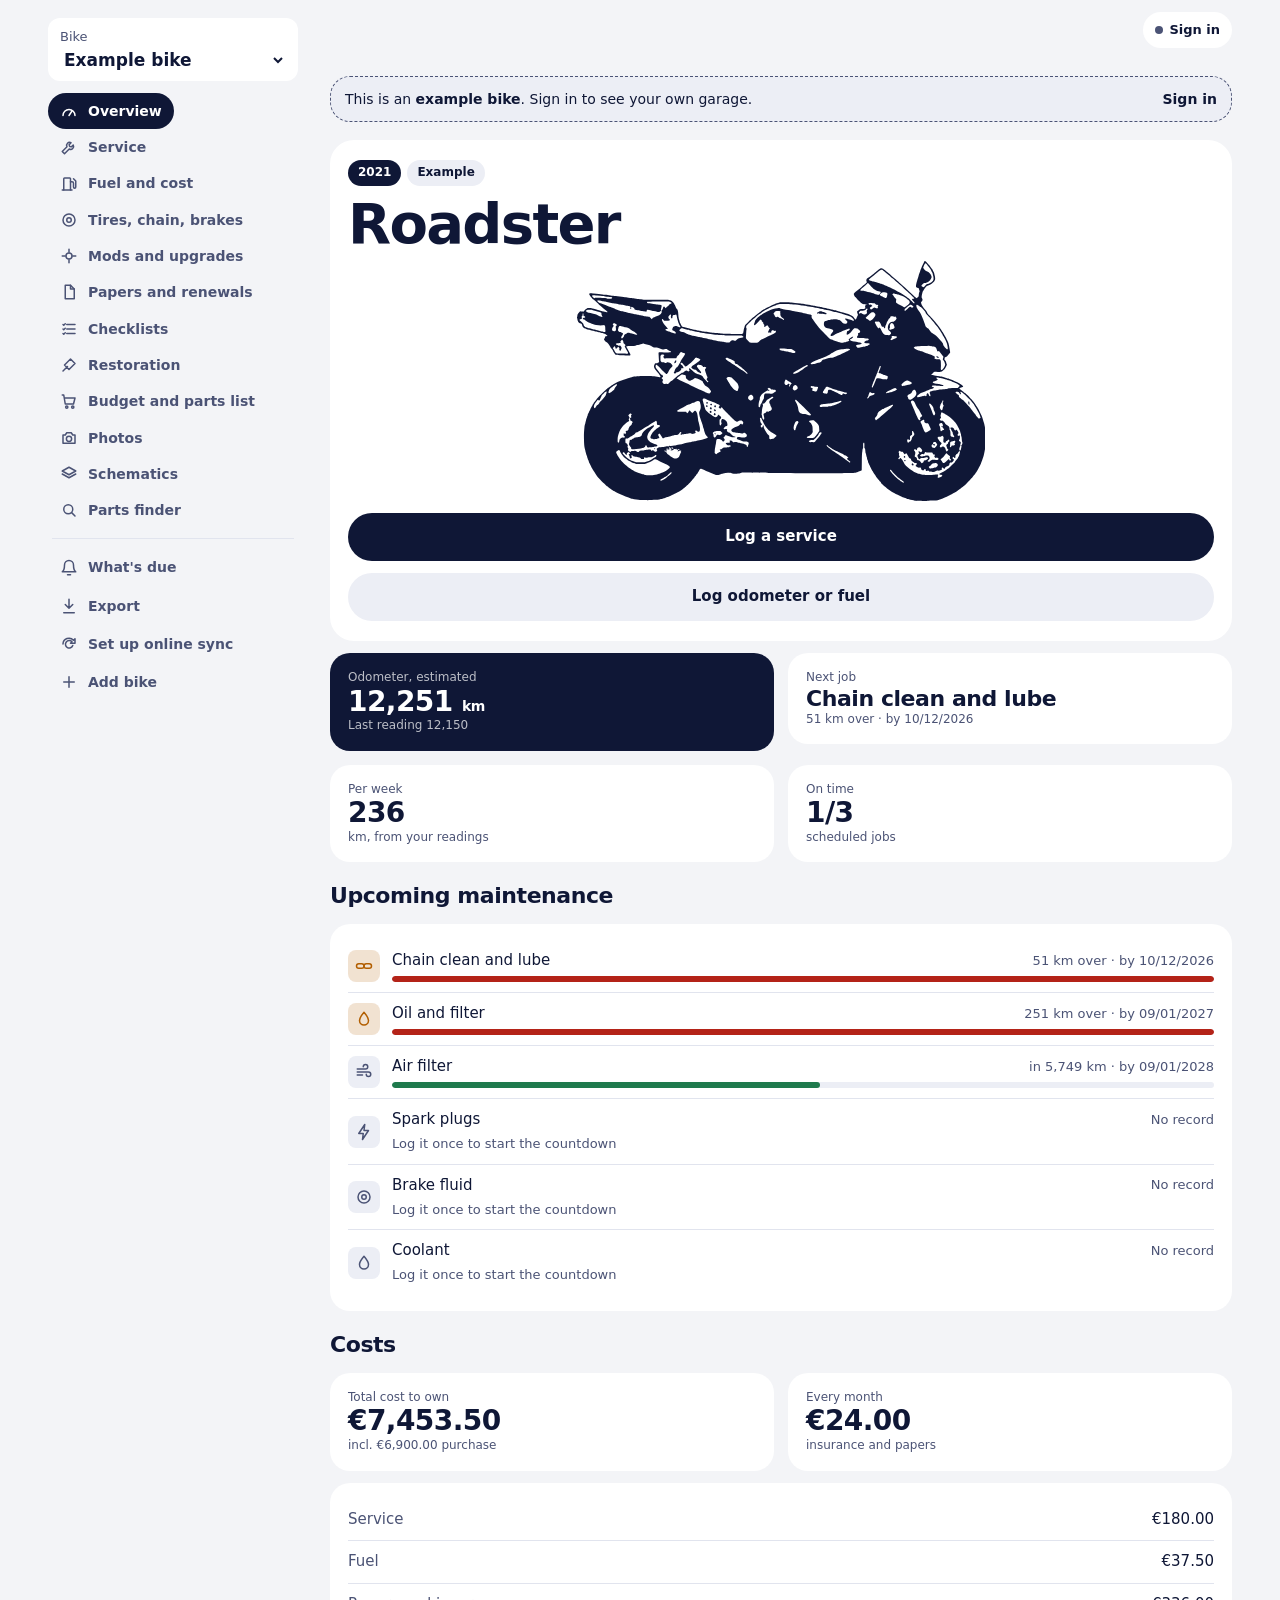
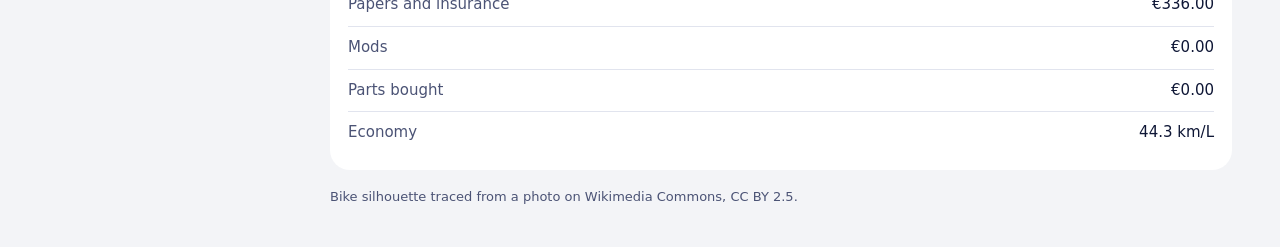
==== commit c7ab4ca8: "Computer layout by window width" ====
--- a/index.html
+++ b/index.html
@@ -2,7 +2,7 @@
 <html lang="en">
 <head>
 <meta charset="utf-8">
-<meta http-equiv="Content-Security-Policy" content="default-src 'none'; script-src 'self' 'sha256-uNbpUhpeYEyCAyegzUzO0rmaViWv67zJahVhVtTsjsM='; style-src 'unsafe-inline' https://fonts.googleapis.com; font-src https://fonts.gstatic.com; img-src 'self' blob: data: https:; connect-src https://gnroryugxfcqgwrbhkmn.supabase.co https://opendata.cbs.nl https://ec.europa.eu; worker-src 'self'; manifest-src 'self'; base-uri 'none'; form-action 'none'; object-src 'none'">
+<meta http-equiv="Content-Security-Policy" content="default-src 'none'; script-src 'self' 'sha256-gtSlRoCv3SH7zh6vc5BJn01stP3qQT95X0Q0UZZUTNs='; style-src 'unsafe-inline' https://fonts.googleapis.com; font-src https://fonts.gstatic.com; img-src 'self' blob: data: https:; connect-src https://gnroryugxfcqgwrbhkmn.supabase.co https://opendata.cbs.nl https://ec.europa.eu; worker-src 'self'; manifest-src 'self'; base-uri 'none'; form-action 'none'; object-src 'none'">
 <meta name="referrer" content="no-referrer">
 <meta name="color-scheme" content="light">
 <meta name="viewport" content="width=device-width, initial-scale=1, viewport-fit=cover">
@@ -101,7 +101,7 @@
 /* Lists and forms */
 .rows { display: flex; flex-direction: column }
 [hidden] { display: none !important }
-/* The installed app on a computer: the Mac app's look. A light sidebar with the bike and its pages, wide content. */
+/* On a computer (window 1000 px or wider): the Mac app's look. A light sidebar with the bike and its pages, wide content. */
 .side { display: none }
 body.desk .wrap { max-width: 1240px; display: grid; grid-template-columns: 250px minmax(0, 1fr); column-gap: 32px; padding: 0 28px 40px }
 body.desk .side { grid-row: 1 / span 2; display: flex; flex-direction: column; gap: 2px; position: sticky; top: 0; height: 100vh; overflow-y: auto; padding: 18px 0 }
@@ -1198,12 +1198,11 @@
   </section>`;
 }
 
-// ---------- The installed app on a computer: the Mac app's look, with all its pages ----------
-// Only when Garagebook is installed (its own window) and the window is at least 1000 px wide. In a browser tab
-// and on phones the page stays as it is: the six tabs at the bottom.
-const deskQuery = matchMedia("(display-mode: standalone) and (min-width: 1000px)");
-// (For testing in a browser tab: sessionStorage["garagebook.desk"] = "1" and reload.)
-const isDesk = () => deskQuery.matches || (() => { try { return sessionStorage.getItem("garagebook.desk") === "1" && innerWidth >= 1000 } catch { return false } })();
+// ---------- On a computer: the Mac app's look, with all its pages ----------
+// Whenever the window is at least 1000 px wide, in a browser tab or installed. Narrower (phones, small windows)
+// the page stays as it is: the six tabs at the bottom.
+const deskQuery = matchMedia("(min-width: 1000px)");
+const isDesk = () => deskQuery.matches;
 deskQuery.addEventListener?.("change", () => { document.body.classList.toggle("desk", isDesk()); if (!appLogin && !linkInvite) render() });
 const DESK_PAGES = [
   ["overview", "Overview", '<path d="M4 18a8 8 0 1 1 16 0"/><path d="M12 18l4-6"/>'],
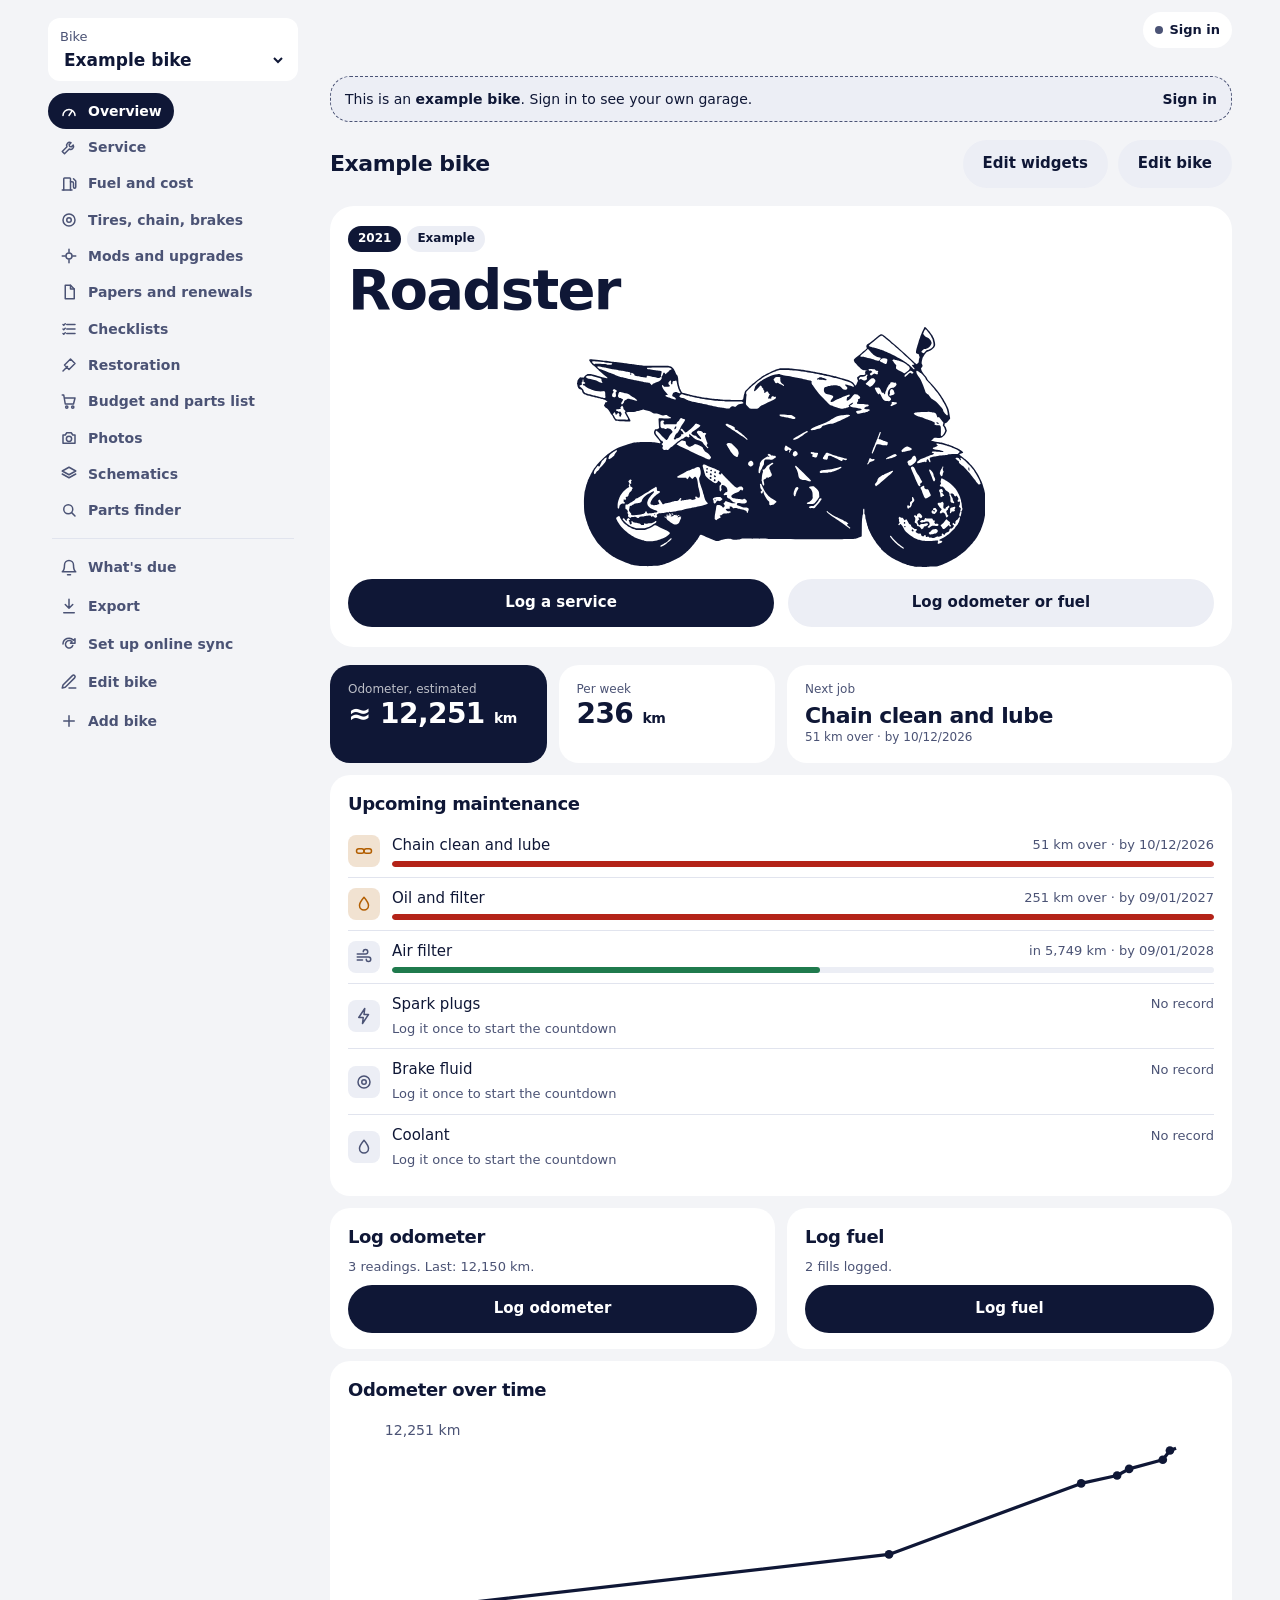
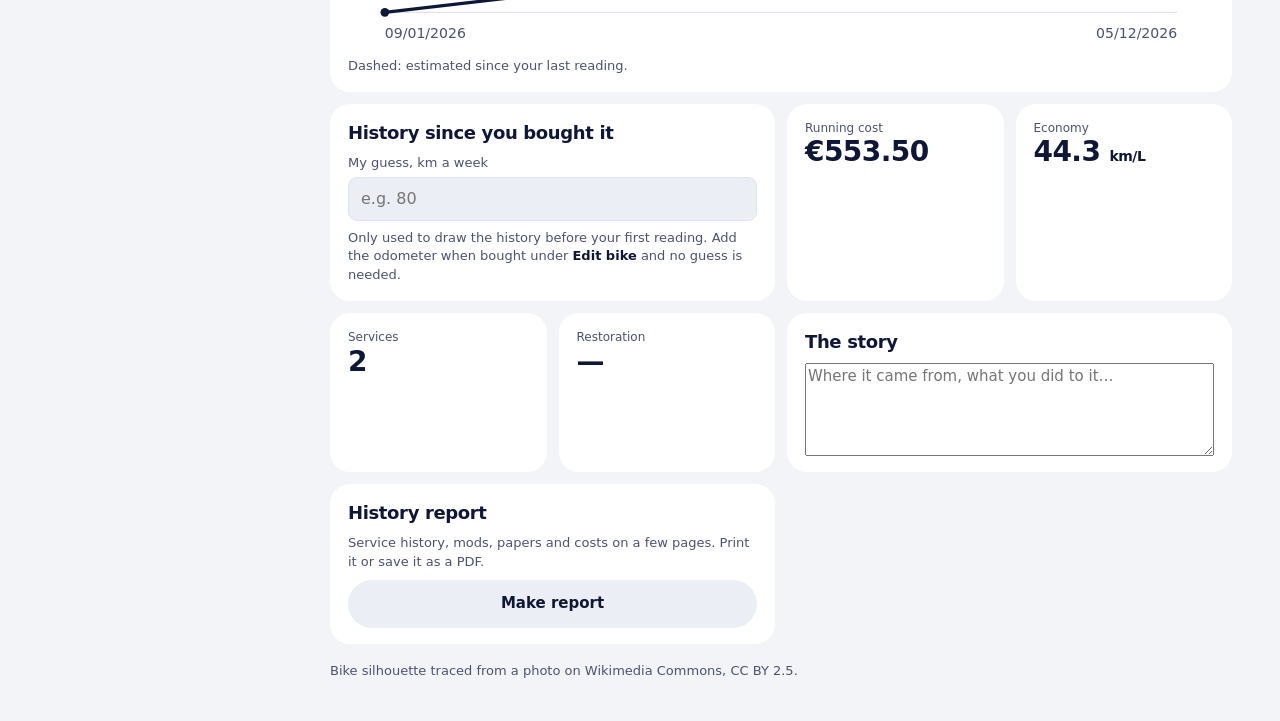
==== commit ffffc7d9: "Edit bike and Overview widgets on the website" ====
--- a/index.html
+++ b/index.html
@@ -2,7 +2,7 @@
 <html lang="en">
 <head>
 <meta charset="utf-8">
-<meta http-equiv="Content-Security-Policy" content="default-src 'none'; script-src 'self' 'sha256-gtSlRoCv3SH7zh6vc5BJn01stP3qQT95X0Q0UZZUTNs='; style-src 'unsafe-inline' https://fonts.googleapis.com; font-src https://fonts.gstatic.com; img-src 'self' blob: data: https:; connect-src https://gnroryugxfcqgwrbhkmn.supabase.co https://opendata.cbs.nl https://ec.europa.eu; worker-src 'self'; manifest-src 'self'; base-uri 'none'; form-action 'none'; object-src 'none'">
+<meta http-equiv="Content-Security-Policy" content="default-src 'none'; script-src 'self' 'sha256-E3yw7Svr3XY31YrgJ9e9psVaXS1o/LOWYJZbVhWZpYE='; style-src 'unsafe-inline' https://fonts.googleapis.com; font-src https://fonts.gstatic.com; img-src 'self' blob: data: https:; connect-src https://gnroryugxfcqgwrbhkmn.supabase.co https://opendata.cbs.nl https://ec.europa.eu; worker-src 'self'; manifest-src 'self'; base-uri 'none'; form-action 'none'; object-src 'none'">
 <meta name="referrer" content="no-referrer">
 <meta name="color-scheme" content="light">
 <meta name="viewport" content="width=device-width, initial-scale=1, viewport-fit=cover">
@@ -111,6 +111,21 @@
 body.desk #tabs { display: none }
 body.desk .bikeart { max-height: 240px; width: auto; max-width: 100%; align-self: center }
 body.desk .hero { max-width: 980px }
+body.desk .dashhead { display: flex; flex-direction: row; align-items: center; justify-content: space-between; gap: 12px; flex-wrap: wrap }
+body.desk .dashhead .btns { margin: 0; flex-wrap: nowrap; align-items: center }
+body.desk .dashhead .btns .btn { flex: none; white-space: nowrap }
+.dash { display: grid; grid-template-columns: repeat(4, minmax(0, 1fr)); gap: 12px }
+.dash .widget { display: flex; flex-direction: column; gap: 8px; min-width: 0 }
+.dash .widget.dark { background: var(--accent); color: var(--accent-fg) }
+.dash .widget.dark .label, .dash .widget.dark .sub, .dash .widget.dark .muted { color: color-mix(in srgb, var(--accent-fg) 72%, transparent) }
+.dash .widget.dark .linkbtn { color: var(--accent-fg) }
+.dash.arranging .widget { outline: 2px dashed var(--line); cursor: grab }
+.dash .wctl { display: flex; justify-content: space-between; align-items: center; gap: 6px; flex-wrap: wrap; border-bottom: 1px solid var(--line); padding-bottom: 6px }
+.dash .wctl .linkbtn { margin-left: 8px }
+.dash .chart { width: 100%; height: auto }
+.dash .chart .ax { font-size: 13px; fill: var(--muted) }
+.dash textarea { width: 100%; min-height: 90px; resize: vertical }
+#wAdd { min-width: 180px }
 .side .sw { display: flex; flex-direction: column; gap: 2px; background: var(--surface); border-radius: 12px; padding: 10px 12px; margin-bottom: 10px }
 .side .sw select { font-family: var(--display); font-size: 17px; font-weight: 700; border: 0; background: none; padding: 0 }
 .side .it { display: flex; align-items: center; gap: 10px; border: 0; background: none; color: var(--muted); font-weight: 600; font-size: 14px; padding: 8px 12px; border-radius: 999px; text-align: left; min-height: 36px }
@@ -749,6 +764,23 @@
     else if (v && typeof v === "object") scrubLoose(v, depth + 1);
   }
 }
+// Overview widget layouts (see the widgets section): only known widgets and sizes, as the Mac app drops a bike it can't read.
+const WIDGETS = {
+  odometer: ["Odometer", "small"], perWeek: ["Per week", "small"], nextJob: ["Next job", "medium"],
+  upcoming: ["Upcoming maintenance", "large"], logOdometer: ["Log odometer", "medium"], logFuel: ["Log fuel", "medium"],
+  chart: ["Odometer over time", "large"], history: ["History since you bought it", "medium"], services: ["Services", "small"],
+  runningCost: ["Running cost", "small"], economy: ["Economy", "small"], restoration: ["Restoration", "small"],
+  photos: ["Photos", "small"], story: ["The story", "medium"], report: ["History report", "medium"],
+};
+const WIDGET_DEFAULTS = ["odometer", "perWeek", "nextJob", "upcoming", "logOdometer", "logFuel", "chart", "history", "runningCost", "economy", "services", "restoration", "story", "report"];
+const SIZES = ["small", "medium", "large"], SIZE_NAME = { small: "Small", medium: "Wide", large: "Full width" }, SPAN = { small: 1, medium: 2, large: 4 };
+function cleanDashboard(b) {
+  if (b.dashboard == null) return;
+  if (!Array.isArray(b.dashboard)) { delete b.dashboard; return }
+  const seen = new Set();
+  b.dashboard = b.dashboard.filter(c => c && typeof c === "object" && WIDGETS[c.kind] && SIZES.includes(c.size) && typeof c.id === "string" && UUID_RE.test(c.id) && !seen.has(c.kind) && seen.add(c.kind))
+    .map(c => ({ id: c.id, kind: c.kind, size: c.size })).slice(0, 40);
+}
 function clean(f) {
   if (!validFile(f) || f.bikes.length > 500) return null;
   const cap = Date.now() + 300000, seen = new Set();
@@ -758,6 +790,7 @@
     for (const k of LISTS) b[k] = Array.isArray(b[k]) ? b[k].filter(x => x && typeof x === "object" && !Array.isArray(x)).slice(-5000) : [];
     scrub(b);
     b.unit = b.unit === "mi" ? "mi" : "km";
+    cleanDashboard(b);
     if (b.fuelRegion !== "NL" && b.fuelRegion !== "none") delete b.fuelRegion;
     for (const f of b.fuel) { if (f.country !== undefined && !(typeof f.country === "string" && COUNTRY_CODE.test(f.country))) delete f.country; const marks = Array.isArray(f.estimated) ? FILL_FIELDS.filter(k => f.estimated.includes(k)) : []; if (marks.length) f.estimated = marks; else delete f.estimated }
     if (!(D(b.updatedAt) <= cap)) b.updatedAt = iso(Math.min(D(b.updatedAt)?.getTime() || 0, cap));
@@ -1113,6 +1146,7 @@
 }
 
 function overview(b) {
+  if (isDesk()) return deskOverview(b);
   const now = mileage(b), est = now > currentOdo(b) + 0.5, avg = weeklyAverage(b);
   const up = upcoming(b), next = up.find(x => x.status !== "unknown"), c = costs(b), pm = perMonth(b), econ = economy(b);
   const vol = b.unit === "km" ? "L" : "gal";
@@ -1125,6 +1159,7 @@
       <svg class="bikeart" viewBox="0 0 2518 1478" role="img" aria-label="Side view of a sport bike"><use href="#bikeArt"/></svg>
       <button class="btn" data-act="newService">Log a service</button>
       <button class="btn ghost" data-go="log">Log odometer or fuel</button>
+      <button class="linkbtn" type="button" data-act="editBike" style="align-self:center">Edit bike</button>
     </div>
     <div class="grid2">
       <div class="card stat dark"><div class="label">${est ? "Odometer, estimated" : "Odometer"}</div><div class="value">${fmtNum(now)} <span style="font-size:14px">${esc(b.unit)}</span></div><div class="sub">${est ? `Last reading ${fmtNum(currentOdo(b))}` : "From your last reading"}</div></div>
@@ -1136,7 +1171,7 @@
   <section><h2>Upcoming maintenance</h2><div class="card"><div class="jobs">${up.map(jobRow).join("") || '<p class="muted">No schedule yet. Add intervals in the Mac app.</p>'}</div></div></section>
   <section><h2>Costs</h2>
     <div class="grid2">
-      <div class="card stat"><div class="label">Total cost to own</div><div class="value">${fmtMoney(c.total)}</div><div class="sub">${b.purchasePrice ? `incl. ${fmtMoney(b.purchasePrice)} purchase` : "Add the purchase price on the Mac"}</div></div>
+      <div class="card stat"><div class="label">Total cost to own</div><div class="value">${fmtMoney(c.total)}</div><div class="sub">${b.purchasePrice ? `incl. ${fmtMoney(b.purchasePrice)} purchase` : "Add the purchase price under Edit bike"}</div></div>
       <div class="card stat"><div class="label">Every month</div><div class="value">${fmtMoney(pm)}</div><div class="sub">insurance and papers</div></div>
     </div>
     <div class="card"><div class="rows">
@@ -1230,6 +1265,7 @@
     ${row("exports", "Export", '<path d="M12 3v12M7 10l5 5 5-5"/><path d="M5 21h14"/>')}
     <button type="button" class="it" data-act="account">${svgIcon('<path d="M4 12a8 8 0 0 1 14-5l2-2v6h-6l2-2a5 5 0 1 0 1 5"/>')}<span>${S.session ? "Online sync on" : "Set up online sync"}</span></button>
     ${S.me?.owner ? `<button type="button" class="it" data-act="admin">${svgIcon('<circle cx="9" cy="8" r="3"/><path d="M3 20a6 6 0 0 1 12 0"/><path d="M17 11l2 2 3-3"/>')}<span>Admin control</span></button>` : ""}
+    ${b ? `<button type="button" class="it" data-act="editBike">${svgIcon('<path d="M12 20h9"/><path d="M16.5 3.5a2.1 2.1 0 0 1 3 3L7 19l-4 1 1-4Z"/>')}<span>Edit bike</span></button>` : ""}
     <button type="button" class="it" data-act="newBike">${svgIcon('<path d="M12 5v14M5 12h14"/>')}<span>Add bike</span></button>`;
   side.querySelector("#sideBike").onchange = e => { S.bike = e.target.value; persist(); render() };
 }
@@ -2024,7 +2060,7 @@
   if (!r || !Array.isArray(r.sources) || !r.sources.length) {
     return `<section><div class="card"><h2>Schematics</h2>
       <p class="muted">Looks up ${esc(name || "this bike")} on Wikipedia, Wikimedia Commons, the RDW and US recall databases, spec sites and the web, and sorts it into specs, schematics, mods, known problems, recalls and manuals. Every line says where it came from.</p>
-      ${!can ? '<p class="small" style="color:var(--soon)">Fill in the make and model in the Mac app first.</p>' : ""}
+      ${!can ? '<p class="small" style="color:var(--soon)">Fill in the make and model first.</p><div class="btns"><button class="btn ghost" type="button" data-act="editBike">Edit bike</button></div>' : ""}
       ${b.plate ? '<p class="small muted">Your plate is sent to the RDW to get the official data and open recalls for your exact bike.</p>' : ""}
       ${S.session ? `<div class="btns"><button class="btn" data-act="lookup"${!can || rBusy ? " disabled" : ""}>Look up ${esc(name)}</button></div>` : '<div class="btns"><button class="btn" data-act="account">Sign in to look up</button></div>'}
       ${busy}${msg}</div></section>`;
@@ -2494,29 +2530,148 @@
   });
 }
 
-function bikeSheet() {
-  openSheet(`${head("Add bike")}<form class="form" id="bk">
-    <label class="f">Name<input id="bn" required placeholder="e.g. Yamaha MT-07"></label>
-    <div class="fields2"><label class="f">Year<input id="by" inputmode="numeric"></label><label class="f">Distance<select id="bu"><option>km</option><option>mi</option></select></label></div>
-    <div class="fields2"><label class="f">Bought on<input id="bd" type="date"></label><label class="f">Price<input id="bp" inputmode="decimal"></label></div>
-    <button class="btn">Add bike</button><p class="small muted" style="margin:0">It starts with a basic schedule. Import the booklet in the Mac app for the full one.</p></form>`, el => {
+function bikeSheet(edit) {
+  const b = edit || {}, val = v => v == null ? "" : esc(String(v));
+  openSheet(`${head(edit ? "Edit bike" : "Add bike")}<form class="form" id="bk">
+    <label class="f">Name<input id="bn" required maxlength="80" value="${val(b.name)}" placeholder="e.g. My MT-07"></label>
+    <div class="fields2"><label class="f">Make<input id="bmk" maxlength="60" value="${val(b.make)}" placeholder="e.g. Yamaha"></label><label class="f">Model<input id="bmd" maxlength="80" value="${val(b.model)}" placeholder="e.g. MT-07"></label></div>
+    <div class="fields2"><label class="f">Year<input id="by" inputmode="numeric" value="${val(b.year)}"></label>${edit ? `<label class="f">Distance<input value="${b.unit === "mi" ? "Miles" : "Kilometres"}" disabled></label>` : '<label class="f">Distance<select id="bu"><option value="km">Kilometres</option><option value="mi">Miles</option></select></label>'}</div>
+    <div class="fields2"><label class="f">Plate<input id="bpl" maxlength="20" value="${val(b.plate)}"></label><label class="f">VIN<input id="bvin" maxlength="40" value="${val(b.vin)}"></label></div>
+    <b style="margin-top:6px">Purchase</b>
+    <div class="fields2"><label class="f">Bought on<input id="bd" type="date" value="${b.purchaseDate ? dateInput(b.purchaseDate) : ""}"></label><label class="f">Price<input id="bp" inputmode="decimal" value="${val(b.purchasePrice)}"></label></div>
+    <label class="f">Odometer when bought${edit ? ` (${esc(b.unit)})` : ""}<input id="bpo" inputmode="decimal" value="${val(b.purchaseOdometer)}" placeholder="optional"></label>
+    <p class="small muted" style="margin:0">The make and model are what the schematics and the parts finder search for. The purchase date and the odometer when bought together count as your first reading.</p>
+    <button class="btn">${edit ? "Save" : "Add bike"}</button></form>`, el => {
     el.querySelector("#bk").onsubmit = e => {
-      e.preventDefault(); const km = el.querySelector("#bu").value === "km", k = v => km ? v : Math.round(v / 1.609344 / 500) * 500;
+      e.preventDefault();
+      const q = id => el.querySelector(id).value.trim();
+      const yr = parseInt(q("#by")), bd = q("#bd"), bp = num(q("#bp")), bpo = num(q("#bpo"));
+      const info = { name: q("#bn"), make: q("#bmk"), model: q("#bmd"), plate: q("#bpl"), vin: q("#bvin") };
+      if (!info.name) return;
+      if (edit) {
+        Object.assign(edit, info);
+        if (yr >= 1885 && yr <= 2100) edit.year = yr; else delete edit.year;
+        if (bd) edit.purchaseDate = iso(fromDateInput(bd, edit.purchaseDate)); else delete edit.purchaseDate;
+        if (bp != null && bp >= 0) edit.purchasePrice = bp; else delete edit.purchasePrice;
+        if (bpo != null && bpo >= 0) edit.purchaseOdometer = bpo; else delete edit.purchaseOdometer;
+        closeSheet(); changed(edit); toast("Bike saved"); return;
+      }
+      const km = el.querySelector("#bu").value === "km", k = v => km ? v : Math.round(v / 1.609344 / 500) * 500;
       const iv = (task, d, m) => ({ id: uuid(), task, ...(d ? { everyDistance: k(d) } : {}), ...(m ? { everyMonths: m } : {}) });
-      const yr = parseInt(el.querySelector("#by").value), bd = el.querySelector("#bd").value, bp = num(el.querySelector("#bp").value);
-      const b = { id: uuid(), updatedAt: iso(new Date()), name: el.querySelector("#bn").value.trim(), make: "", model: "", vin: "", plate: "", unit: km ? "km" : "mi", story: "",
-        ...(yr ? { year: yr } : {}), ...(bd ? { purchaseDate: iso(fromDateInput(bd)) } : {}), ...(bp != null ? { purchasePrice: bp } : {}),
+      const nb = { id: uuid(), updatedAt: iso(new Date()), ...info, unit: km ? "km" : "mi", story: "",
+        ...(yr >= 1885 && yr <= 2100 ? { year: yr } : {}), ...(bd ? { purchaseDate: iso(fromDateInput(bd)) } : {}), ...(bp != null && bp >= 0 ? { purchasePrice: bp } : {}),
+        ...(bpo != null && bpo >= 0 ? { purchaseOdometer: bpo } : {}),
         odometer: [], services: [], fuel: [], mods: [], papers: [], wear: [], checklists: [], restoration: [], shopping: [], photos: [],
         intervals: [iv("Oil and filter", 5000, 12), iv("Chain clean and lube", 1000, 1), iv("Air filter", 10000, 24), iv("Spark plugs", 13000, 24), iv("Brake fluid", null, 24), iv("Coolant", null, 24), iv("Valve clearance check", 24000, null)] };
-      S.file.bikes.push(b); S.bike = b.id; closeSheet(); changed(b); toast("Bike added");
+      S.file.bikes.push(nb); S.bike = nb.id; closeSheet(); changed(nb); toast("Bike added");
     };
   });
 }
+
+// ---------- Overview widgets on a computer, like the Mac app ----------
+// The layout is the bike's "dashboard": [{ id, kind, size }], the same list the Mac app keeps, so it syncs both ways.
+// Sizes: small is one of four columns, medium ("Wide") two, large the full row. No list means the default layout.
+let arranging = false;
+const dashCards = b => b.dashboard ? b.dashboard.map(c => ({ ...c })) : WIDGET_DEFAULTS.map(k => ({ id: uuid(), kind: k, size: WIDGETS[k][1] }));
+function moveWidget(b, id, how) {
+  const cards = dashCards(b), i = b.dashboard ? cards.findIndex(c => c.id === id) : WIDGET_DEFAULTS.indexOf(id);
+  if (i < 0) return;
+  if (how === "left" && i > 0) [cards[i - 1], cards[i]] = [cards[i], cards[i - 1]];
+  else if (how === "right" && i < cards.length - 1) [cards[i + 1], cards[i]] = [cards[i], cards[i + 1]];
+  else if (how === "size") cards[i].size = SIZES[(SIZES.indexOf(cards[i].size) + 1) % 3];
+  else if (how === "remove") cards.splice(i, 1);
+  else return;
+  b.dashboard = cards; changed(b);
+}
+function dropWidget(b, fromId, toId) {
+  const cards = dashCards(b), key = c => b.dashboard ? c.id : c.kind;
+  const from = cards.findIndex(c => key(c) === fromId), to = cards.findIndex(c => key(c) === toId);
+  if (from < 0 || to < 0 || from === to) return;
+  const [c] = cards.splice(from, 1); cards.splice(to, 0, c); b.dashboard = cards; changed(b);
+}
+const tile = (label, value, sub = "") => `<div class="stat"><div class="label">${label}</div><div class="value">${value}</div>${sub ? `<div class="sub">${sub}</div>` : ""}</div>`;
+function odoChart(b) {
+  const pts = readings(b).filter(r => r.date && !isNaN(r.date));
+  if (pts.length < 2) return '<p class="muted small">Log a couple of odometer readings to see the chart.</p>';
+  const W = 800, H = 220, P = 34, x0 = +pts[0].date, x1 = Math.max(+pts[pts.length - 1].date, x0 + DAY), now = mileage(b), est = now > currentOdo(b) + 0.5;
+  const xEnd = est ? Math.max(x1, Date.now()) : x1, lo = Math.min(...pts.map(p => p.value)), hi = Math.max(now, ...pts.map(p => p.value)) || 1;
+  const X = t => P + (t - x0) / (xEnd - x0) * (W - P * 2), Y = v => H - P - (v - lo) / ((hi - lo) || 1) * (H - P * 2);
+  const line = pts.map(p => `${X(+p.date).toFixed(1)},${Y(p.value).toFixed(1)}`).join(" "), last = pts[pts.length - 1];
+  return `<svg viewBox="0 0 ${W} ${H}" class="chart" role="img" aria-label="Odometer from ${fmtNum(lo)} to ${fmtNum(hi)} ${esc(b.unit)}">
+    <line x1="${P}" y1="${H - P}" x2="${W - P}" y2="${H - P}" stroke="var(--line)"/>
+    <text x="${P}" y="${H - 10}" class="ax">${fmtDate(pts[0].date)}</text><text x="${W - P}" y="${H - 10}" class="ax" text-anchor="end">${fmtDate(est ? new Date() : last.date)}</text>
+    <text x="${P}" y="${P - 12}" class="ax">${fmtNum(hi)} ${esc(b.unit)}</text>
+    <polyline points="${line}" fill="none" stroke="var(--accent)" stroke-width="3" stroke-linejoin="round" stroke-linecap="round"/>
+    ${est ? `<line x1="${X(+last.date)}" y1="${Y(last.value)}" x2="${X(Date.now())}" y2="${Y(now)}" stroke="var(--accent)" stroke-width="3" stroke-dasharray="6 6"/>` : ""}
+    ${pts.map(p => `<circle cx="${X(+p.date).toFixed(1)}" cy="${Y(p.value).toFixed(1)}" r="4" fill="var(--accent)"/>`).join("")}
+  </svg>${est ? '<p class="small muted" style="margin:0">Dashed: estimated since your last reading.</p>' : ""}`;
+}
+function widgetBody(b, kind) {
+  const vol = b.unit === "km" ? "L" : "gal", up = upcoming(b), next = up.find(x => x.status !== "unknown");
+  switch (kind) {
+    case "odometer": { const now = mileage(b), est = now > currentOdo(b) + 0.5; return tile(est ? "Odometer, estimated" : "Odometer", `${est ? "≈ " : ""}${fmtNum(now)} <span style="font-size:14px">${esc(b.unit)}</span>`) }
+    case "perWeek": { const a = weeklyAverage(b); return tile("Per week", a == null ? "—" : `${fmtNum(a)} <span style="font-size:14px">${esc(b.unit)}</span>`, a == null ? "Log two readings two weeks apart" : "") }
+    case "services": return tile("Services", fmtNum(b.services.length));
+    case "runningCost": return tile("Running cost", fmtMoney(costs(b).running));
+    case "economy": { const e = economy(b); return tile("Economy", e ? `${fmtNum(e, 1)} <span style="font-size:14px">${esc(b.unit)}/${vol}</span>` : "—") }
+    case "restoration": { const r = b.restoration || []; return tile("Restoration", r.length ? `${Math.round(r.filter(s => s.done).length / r.length * 100)}%` : "—") }
+    case "photos": return tile("Photos", fmtNum(b.photos.length));
+    case "nextJob": return tile("Next job", next ? `<span style="font-size:22px">${esc(next.title)}</span>` : "—", next ? esc(next.detail) : "Nothing scheduled");
+    case "upcoming": return `<h3>Upcoming maintenance</h3><div class="jobs">${up.map(jobRow).join("") || '<p class="muted">No schedule yet. Read your service booklet under Service.</p>'}</div>`;
+    case "logOdometer": return `<h3>Log odometer</h3><p class="small muted" style="margin:0">${b.odometer.length} readings. Last: ${fmtNum(currentOdo(b))} ${esc(b.unit)}.</p><div class="btns"><button class="btn" type="button" data-go="log">Log odometer</button></div>`;
+    case "logFuel": return `<h3>Log fuel</h3><p class="small muted" style="margin:0">${b.fuel.length} fills logged.</p><div class="btns"><button class="btn" type="button" data-go="log">Log fuel</button></div>`;
+    case "chart": return `<h3>Odometer over time</h3>${odoChart(b)}`;
+    case "history": {
+      const bought = purchaseReading(b);
+      return `<h3>History since you bought it</h3>${bought
+        ? `<p class="small muted" style="margin:0">The history starts at the ${fmtNum(bought.value)} ${esc(b.unit)} on the day you bought it (${fmtDate(bought.date)}). That counts as a reading, so nothing has to be guessed.</p>`
+        : `<label class="f">My guess, ${esc(b.unit)} a week<input id="wGuess" inputmode="decimal" value="${b.guessedWeekly ?? ""}" placeholder="e.g. 80"></label><p class="small muted" style="margin:0">Only used to draw the history before your first reading. Add the odometer when bought under <button class="linkbtn" type="button" data-act="editBike">Edit bike</button> and no guess is needed.</p>`}`;
+    }
+    case "story": return `<h3>The story</h3><textarea id="wStory" rows="4" maxlength="20000" aria-label="The story" placeholder="Where it came from, what you did to it…">${esc(b.story || "")}</textarea>`;
+    case "report": return `<h3>History report</h3><p class="small muted" style="margin:0">Service history, mods, papers and costs on a few pages. Print it or save it as a PDF.</p><div class="btns"><button class="btn ghost" type="button" data-act="report">Make report</button></div>`;
+  }
+  return "";
+}
+function deskOverview(b) {
+  const cards = dashCards(b), key = c => b.dashboard ? c.id : c.kind, cc = engineSize(b);
+  const missing = Object.keys(WIDGETS).filter(k => !cards.some(c => c.kind === k));
+  const controls = c => `<div class="wctl"><span class="small muted">${esc(WIDGETS[c.kind][0])}</span><span>
+    <button type="button" class="linkbtn" data-wmove="left" data-wid="${esc(key(c))}" aria-label="Move ${esc(WIDGETS[c.kind][0])} back">←</button>
+    <button type="button" class="linkbtn" data-wmove="right" data-wid="${esc(key(c))}" aria-label="Move ${esc(WIDGETS[c.kind][0])} forward">→</button>
+    <button type="button" class="linkbtn" data-wmove="size" data-wid="${esc(key(c))}">${SIZE_NAME[c.size]}</button>
+    <button type="button" class="linkbtn" data-wmove="remove" data-wid="${esc(key(c))}" aria-label="Remove ${esc(WIDGETS[c.kind][0])}" style="color:var(--over)">Remove</button></span></div>`;
+  return `<section class="dashhead"><h2>${esc(b.name)}</h2><div class="btns">${arranging
+    ? `<select id="wAdd" aria-label="Add widget"${missing.length ? "" : " disabled"}><option value="">Add widget…</option>${missing.map(k => `<option value="${k}">${esc(WIDGETS[k][0])}</option>`).join("")}</select>
+       <button class="btn ghost" type="button" data-act="widgetsReset">Reset</button><button class="btn" type="button" data-act="widgetsDone">Done</button>`
+    : '<button class="btn ghost" type="button" data-act="editWidgets">Edit widgets</button><button class="btn ghost" type="button" data-act="editBike">Edit bike</button>'}</div></section>
+  ${arranging ? '<p class="small muted">Drag widgets to move them, or use the arrows. Change the size or remove one with the buttons on top, and add more at the top.</p>' : `<section>
+    <div class="card hero">
+      ${cc ? `<div class="heronum${cc.length > 3 ? " n4" : ""}" aria-hidden="true">${cc}</div>` : ""}
+      <div class="tags">${b.year ? `<span class="tag on">${esc(b.year)}</span>` : ""}${b.make ? `<span class="tag">${esc(b.make)}</span>` : ""}</div>
+      <h1>${esc(b.model || b.name)}</h1>
+      <svg class="bikeart" viewBox="0 0 2518 1478" role="img" aria-label="Side view of a sport bike"><use href="#bikeArt"/></svg>
+      <div class="grid2"><button class="btn" data-act="newService">Log a service</button><button class="btn ghost" data-go="log">Log odometer or fuel</button></div>
+    </div></section>`}
+  <section><div class="dash${arranging ? " arranging" : ""}">${cards.map(c => `<div class="card widget${c.kind === "odometer" ? " dark" : ""}" style="grid-column:span ${SPAN[c.size]}"${arranging ? ` draggable="true" data-wdrag="${esc(key(c))}"` : ""}>${arranging ? controls(c) : ""}${widgetBody(b, c.kind)}</div>`).join("")}</div>
+  ${cards.length ? "" : '<div class="card"><p class="muted">No widgets. Add some with Edit widgets, or reset the layout.</p></div>'}</section>
+  <p class="small muted" style="margin:18px 0 0">Bike silhouette traced from a photo on Wikimedia Commons, CC BY 2.5.</p>`;
+}
+let dragWidget = null;
+document.addEventListener("dragstart", e => { const w = e.target.closest?.("[data-wdrag]"); if (w) { dragWidget = w.dataset.wdrag; e.dataTransfer.effectAllowed = "move"; e.dataTransfer.setData("text/plain", dragWidget) } });
+document.addEventListener("dragover", e => { if (dragWidget && e.target.closest?.("[data-wdrag]")) e.preventDefault() });
+document.addEventListener("drop", e => { const w = e.target.closest?.("[data-wdrag]"); if (dragWidget && w) { e.preventDefault(); const b = bike(); if (b) dropWidget(b, dragWidget, w.dataset.wdrag) } dragWidget = null });
+document.addEventListener("dragend", () => { dragWidget = null });
 
 // ---------- Events ----------
 $("#bike").addEventListener("change", e => { S.bike = e.target.value; persist(); render() });
 $("#syncChip").addEventListener("click", accountSheet);
 $("#tabs").addEventListener("click", e => { const t = e.target.closest("button")?.dataset.tab; if (t) { S.tab = t; persist(); render(); scrollTo(0, 0) } });
+document.addEventListener("change", e => {
+  const t = e.target, b = bike(); if (!b) return;
+  if (t.id === "wStory") { b.story = t.value.slice(0, 20000); return changed(b) }
+  if (t.id === "wGuess") { const n = num(t.value); if (n != null && n > 0 && n < 100000) b.guessedWeekly = n; else delete b.guessedWeekly; return changed(b) }
+  if (t.id === "wAdd" && t.value) { const k = t.value; if (WIDGETS[k]) { b.dashboard = [...dashCards(b), { id: uuid(), kind: k, size: WIDGETS[k][1] }]; changed(b) } }
+});
 document.addEventListener("click", e => {
   const b = bike(), a = e.target.closest("[data-act]")?.dataset.act, go = e.target.closest("[data-go]")?.dataset.go;
   if (go) { S.tab = go; persist(); render(); scrollTo(0, 0); return }
@@ -2525,6 +2680,11 @@
   if (a === "signout") return signOut();
   if (a === "signoutAll") { if (confirm("Sign out of Garagebook on every device, including the Mac app?")) return signOut(true); return }
   if (a === "newBike") return bikeSheet();
+  if (a === "editBike") return b && bikeSheet(b);
+  if (a === "editWidgets") { arranging = true; return render() }
+  if (a === "widgetsDone") { arranging = false; return render() }
+  if (a === "widgetsReset") { delete b.dashboard; return changed(b) }
+  const wm = e.target.closest("[data-wmove]"); if (wm) return moveWidget(b, wm.dataset.wid, wm.dataset.wmove);
   if (a === "addPhoto") return addPhoto(b);
   if (a === "addPasskey") return addPasskey();
   if (a === "admin") return adminSheet();
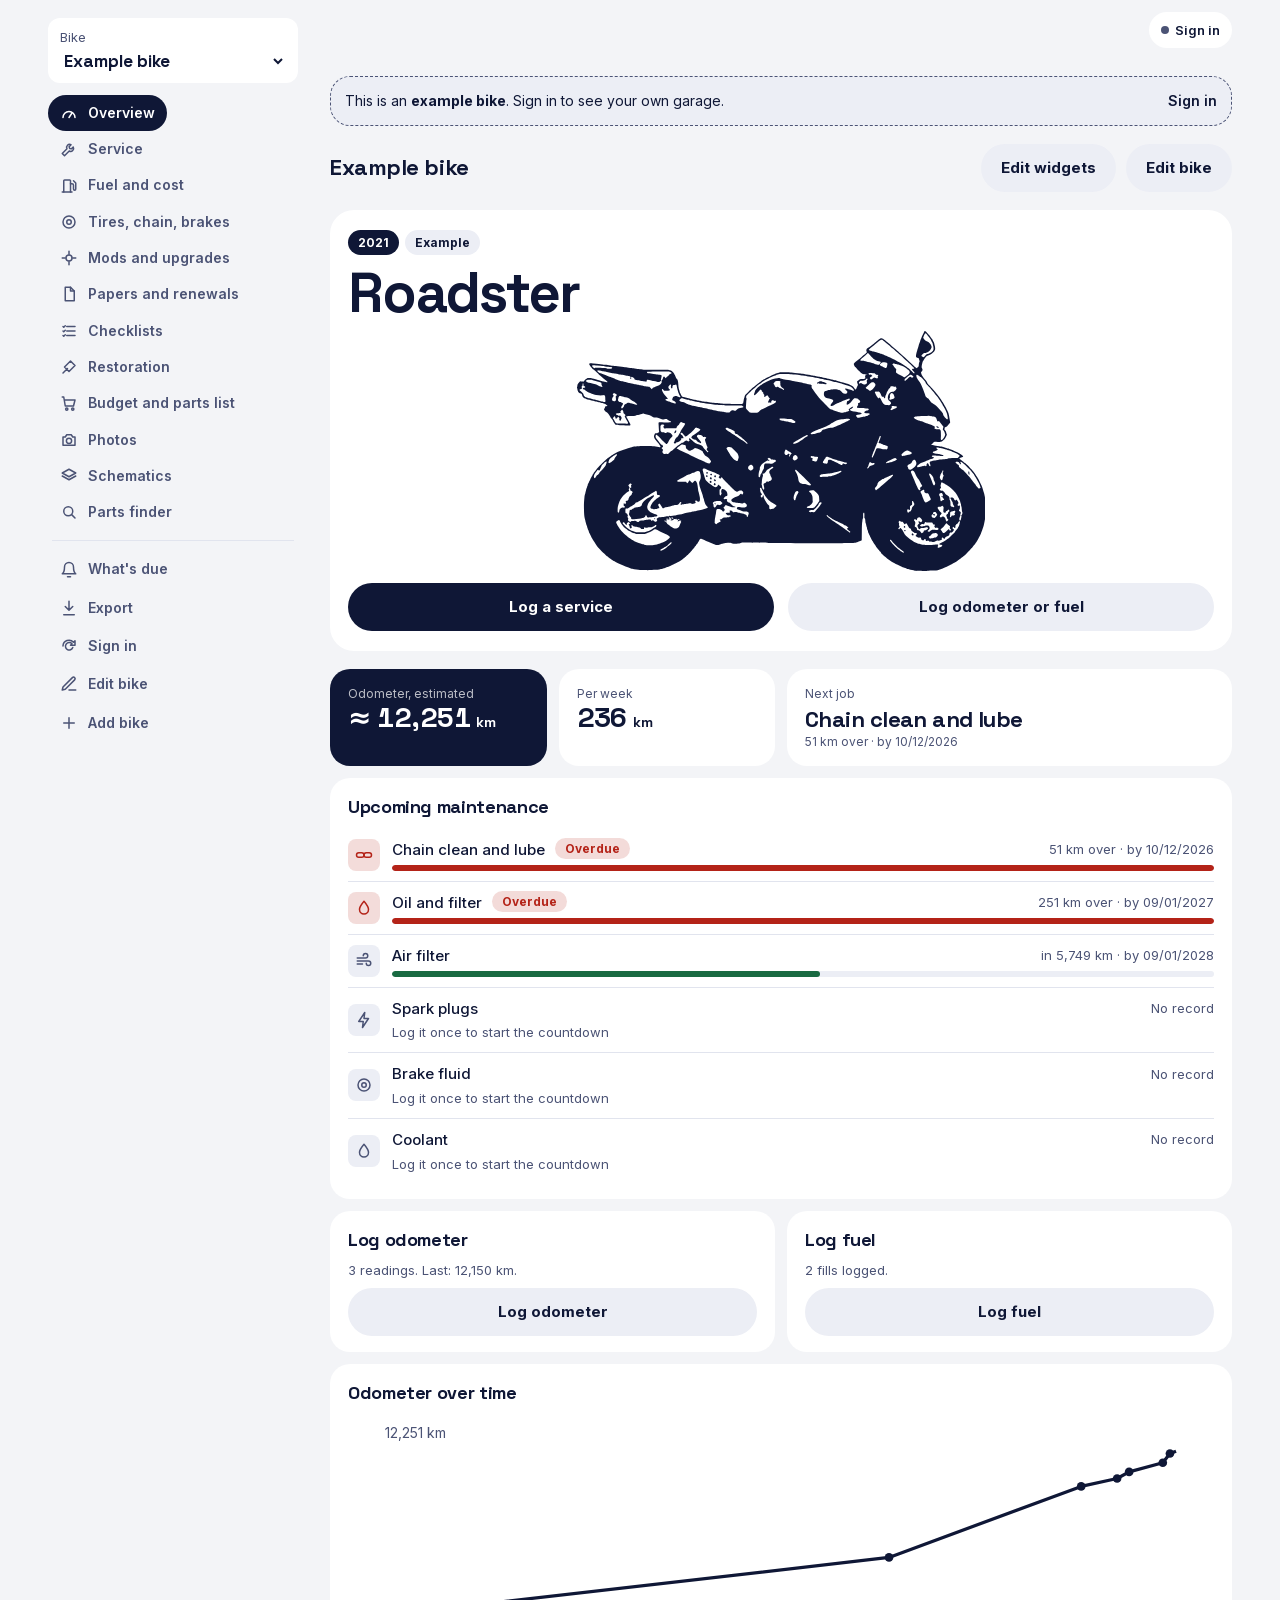
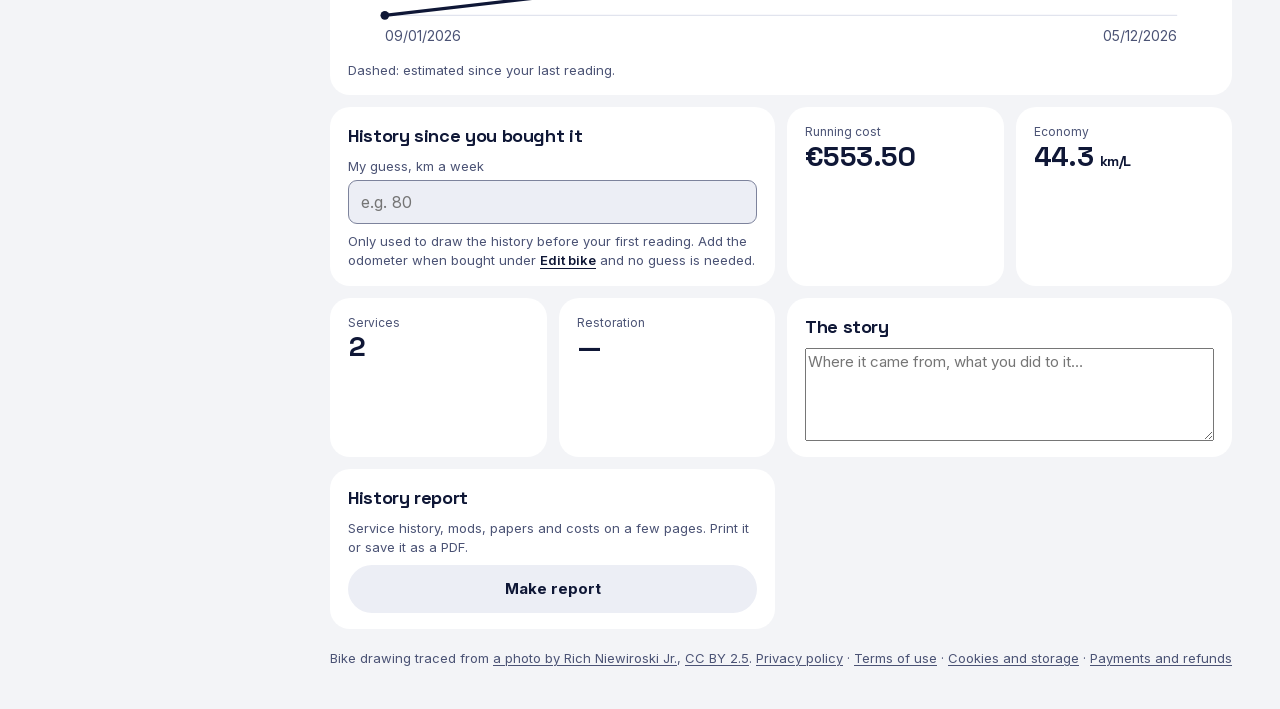
==== commit a33725b3: "Legal pages, self-hosted fonts, accessibility and review fixes, share tags, sitemap, 404 page" ====
--- a/index.html
+++ b/index.html
@@ -2,7 +2,7 @@
 <html lang="en">
 <head>
 <meta charset="utf-8">
-<meta http-equiv="Content-Security-Policy" content="default-src 'none'; script-src 'self' 'sha256-E3yw7Svr3XY31YrgJ9e9psVaXS1o/LOWYJZbVhWZpYE='; style-src 'unsafe-inline' https://fonts.googleapis.com; font-src https://fonts.gstatic.com; img-src 'self' blob: data: https:; connect-src https://gnroryugxfcqgwrbhkmn.supabase.co https://opendata.cbs.nl https://ec.europa.eu; worker-src 'self'; manifest-src 'self'; base-uri 'none'; form-action 'none'; object-src 'none'">
+<meta http-equiv="Content-Security-Policy" content="default-src 'none'; script-src 'self' 'sha256-XB4pFsDhx6VJtlIDyhRBLry0czaWSzvaLmrd70uAsBM='; style-src 'unsafe-inline'; font-src 'self'; img-src 'self' blob: data: https:; connect-src https://gnroryugxfcqgwrbhkmn.supabase.co https://opendata.cbs.nl https://ec.europa.eu; worker-src 'self'; manifest-src 'self'; base-uri 'none'; form-action 'none'; object-src 'none'">
 <meta name="referrer" content="no-referrer">
 <meta name="color-scheme" content="light">
 <meta name="viewport" content="width=device-width, initial-scale=1, viewport-fit=cover">
@@ -12,16 +12,33 @@
 <link rel="apple-touch-icon" href="icon-180.png">
 <link rel="icon" href="icon-180.png">
 <title>Garagebook</title>
+<meta name="description" content="Garagebook keeps your motorcycle's maintenance, fuel, costs, papers and parts in one place, and tells you what's due. Free and invite-only.">
+<link rel="canonical" href="https://vulpeslag0pus.github.io/garagebook/">
+<meta property="og:type" content="website">
+<meta property="og:site_name" content="Garagebook">
+<meta property="og:title" content="Garagebook: your motorcycle's logbook">
+<meta property="og:description" content="Maintenance, fuel, costs, papers and parts for your motorcycle, and what's due next. Free and invite-only.">
+<meta property="og:url" content="https://vulpeslag0pus.github.io/garagebook/">
+<meta property="og:image" content="https://vulpeslag0pus.github.io/garagebook/og-image.png">
+<meta property="og:image:width" content="1200">
+<meta property="og:image:height" content="630">
+<meta property="og:image:alt" content="The Garagebook icon, a wrench and screwdriver, next to the name Garagebook">
+<meta name="twitter:card" content="summary_large_image">
+<meta name="theme-color" content="#F3F4F7">
+<script type="application/ld+json">{"@context":"https://schema.org","@type":"WebApplication","name":"Garagebook","url":"https://vulpeslag0pus.github.io/garagebook/","applicationCategory":"UtilitiesApplication","operatingSystem":"Any (web browser), macOS","description":"A motorcycle logbook for maintenance, fuel, costs, papers and parts, with what's due next.","offers":{"@type":"Offer","price":"0","priceCurrency":"EUR"},"isAccessibleForFree":true,"inLanguage":"en"}</script>
 <meta name="apple-mobile-web-app-title" content="Garagebook">
-<link rel="preconnect" href="https://fonts.googleapis.com">
-<link rel="stylesheet" href="https://fonts.googleapis.com/css2?family=Space+Grotesk:wght@500;700&family=Inter:wght@400;500;600;700&display=swap">
 <style>
+/* Fonts are served from this site (fonts/), so no visitor data goes to Google. Both are variable fonts. */
+@font-face { font-family: "Inter"; font-style: normal; font-weight: 400 700; font-display: swap; src: url(fonts/inter-latin.woff2) format("woff2"); unicode-range: U+0000-00FF, U+0131, U+0152-0153, U+02BB-02BC, U+02C6, U+02DA, U+02DC, U+0304, U+0308, U+0329, U+2000-206F, U+20AC, U+2122, U+2191, U+2193, U+2212, U+2215, U+FEFF, U+FFFD }
+@font-face { font-family: "Inter"; font-style: normal; font-weight: 400 700; font-display: swap; src: url(fonts/inter-latin-ext.woff2) format("woff2"); unicode-range: U+0100-02BA, U+02BD-02C5, U+02C7-02CC, U+02CE-02D7, U+02DD-02FF, U+0304, U+0308, U+0329, U+1D00-1DBF, U+1E00-1E9F, U+1EF2-1EFF, U+2020, U+20A0-20AB, U+20AD-20C0, U+2113, U+2C60-2C7F, U+A720-A7FF }
+@font-face { font-family: "Space Grotesk"; font-style: normal; font-weight: 500 700; font-display: swap; src: url(fonts/spacegrotesk-latin.woff2) format("woff2"); unicode-range: U+0000-00FF, U+0131, U+0152-0153, U+02BB-02BC, U+02C6, U+02DA, U+02DC, U+0304, U+0308, U+0329, U+2000-206F, U+20AC, U+2122, U+2191, U+2193, U+2212, U+2215, U+FEFF, U+FFFD }
+@font-face { font-family: "Space Grotesk"; font-style: normal; font-weight: 500 700; font-display: swap; src: url(fonts/spacegrotesk-latin-ext.woff2) format("woff2"); unicode-range: U+0100-02BA, U+02BD-02C5, U+02C7-02CC, U+02CE-02D7, U+02DD-02FF, U+0304, U+0308, U+0329, U+1D00-1DBF, U+1E00-1E9F, U+1EF2-1EFF, U+2020, U+20A0-20AB, U+20AD-20C0, U+2113, U+2C60-2C7F, U+A720-A7FF }
 /* Layout: one narrow column, a big bike card up top, a floating menu bar at the bottom for one-handed use.
    One accent colour (--accent, the dark blue). --tint is a light version of it. Green, orange and red only mark status.
    The page is always light, also when the phone is in dark mode. */
 :root {
-  --bg: #F3F4F7; --surface: #ffffff; --sunk: #ECEEF5; --fg: #0F1736; --muted: #4B5375; --line: #E1E4EE;
-  --accent: #0F1736; --accent-fg: #ffffff; --tint: #DFE3F2; --nav: #0F1736; --ok: #1F7A4D; --soon: #B25E00; --over: #B42318;
+  --bg: #F3F4F7; --surface: #ffffff; --sunk: #ECEEF5; --fg: #0F1736; --muted: #4B5375; --line: #E1E4EE; --field-line: #7D839C;
+  --accent: #0F1736; --accent-fg: #ffffff; --tint: #DFE3F2; --nav: #0F1736; --ok: #196A42; --soon: #8F4A00; --over: #B42318;
   --display: "Space Grotesk", "Inter", system-ui, sans-serif;
   --body: "Inter", system-ui, -apple-system, sans-serif;
   --r: 20px; color-scheme: light;
@@ -41,6 +58,11 @@
 button, input, select, textarea { font: inherit; color: inherit }
 button { cursor: pointer }
 :focus-visible { outline: 2px solid var(--accent); outline-offset: 2px }
+.stat.dark :focus-visible, .widget.dark :focus-visible { outline-color: #fff }
+html { scroll-padding: 76px 0 calc(110px + env(safe-area-inset-bottom, 0px)) }
+.toast:empty { display: none }
+.sheet:focus { outline: none }
+.row.tap:focus-visible { outline-offset: -2px; border-radius: 10px }
 
 /* Top bar */
 .top { position: sticky; top: env(safe-area-inset-top, 0px); z-index: 5; background: var(--bg); display: flex; align-items: center; gap: 10px; padding-block: 12px 10px }
@@ -85,6 +107,8 @@
 .job:first-child { border-top: 0 }
 .job .icon { grid-row: span 2; width: 32px; height: 32px; border-radius: 8px; display: grid; place-items: center; background: var(--sunk); color: var(--muted) }
 .job.due .icon { background: color-mix(in srgb, var(--soon) 18%, transparent); color: var(--soon) }
+.job.over .icon { background: color-mix(in srgb, var(--over) 16%, transparent); color: var(--over) }
+.job .name .pill { margin-left: 6px; vertical-align: 2px }
 .job .icon svg { width: 18px; height: 18px }
 .job button.icon { border: 0; padding: 0; cursor: pointer; font: inherit }
 .job button.icon:active { transform: scale(.92) }
@@ -101,6 +125,12 @@
 /* Lists and forms */
 .rows { display: flex; flex-direction: column }
 [hidden] { display: none !important }
+p .linkbtn, .small .linkbtn, .muted .linkbtn { text-decoration: underline; text-underline-offset: 3px; min-height: 0; min-width: 0 }
+.ckrow { display: flex; align-items: center; gap: 4px } .ckrow .check { flex: 1 } .ckx { min-width: 36px; min-height: 36px; font-size: 18px; color: var(--muted) }
+.group { margin: 0; gap: 6px } .group h3 { margin: 4px 4px 0; font-size: 13px; text-transform: uppercase; letter-spacing: .04em; color: var(--muted) }
+ul.legal { list-style: none; margin: 0; padding: 0; display: grid; gap: 2px } ul.legal a { display: block; padding: 10px 2px; color: var(--fg); text-underline-offset: 3px }
+.credits { margin: 18px 0 0; line-height: 1.7 } .credits a { color: var(--muted); text-underline-offset: 2px }
+details summary { cursor: pointer; padding: 6px 2px }
 /* On a computer (window 1000 px or wider): the Mac app's look. A light sidebar with the bike and its pages, wide content. */
 .side { display: none }
 body.desk .wrap { max-width: 1240px; display: grid; grid-template-columns: 250px minmax(0, 1fr); column-gap: 32px; padding: 0 28px 40px }
@@ -119,7 +149,7 @@
 .dash .widget.dark { background: var(--accent); color: var(--accent-fg) }
 .dash .widget.dark .label, .dash .widget.dark .sub, .dash .widget.dark .muted { color: color-mix(in srgb, var(--accent-fg) 72%, transparent) }
 .dash .widget.dark .linkbtn { color: var(--accent-fg) }
-.dash.arranging .widget { outline: 2px dashed var(--line); cursor: grab }
+.dash.arranging .widget { outline: 2px dashed color-mix(in srgb, var(--accent) 45%, transparent); cursor: grab }
 .dash .wctl { display: flex; justify-content: space-between; align-items: center; gap: 6px; flex-wrap: wrap; border-bottom: 1px solid var(--line); padding-bottom: 6px }
 .dash .wctl .linkbtn { margin-left: 8px }
 .dash .chart { width: 100%; height: auto }
@@ -133,7 +163,7 @@
 .side .it:hover { background: var(--sunk) }
 .side .it[aria-current="page"] { background: var(--accent); color: var(--accent-fg) }
 .side hr { border: 0; border-top: 1px solid var(--line); margin: 8px 4px; width: auto }
-.grid2 { display: grid; grid-template-columns: repeat(auto-fill, minmax(300px, 1fr)); gap: 14px; align-items: start }
+body.desk .grid2 { display: grid; grid-template-columns: repeat(auto-fill, minmax(300px, 1fr)); gap: 14px; align-items: start }
 label.check { display: flex; gap: 10px; align-items: flex-start; font-size: 14px }
 label.check input { margin-top: 3px }
 label.check > span { flex: 1 }
@@ -158,7 +188,7 @@
 .row .warn { color: var(--soon); font-size: 12px }
 form, .form { display: flex; flex-direction: column; gap: 10px }
 label.f { display: flex; flex-direction: column; gap: 4px; font-size: 13px; color: var(--muted) }
-label.f input, label.f select, label.f textarea { font-size: 16px; color: var(--fg); background: var(--sunk); border: 1px solid var(--line); border-radius: 9px; padding: 10px 12px; width: 100%; min-width: 0 }
+label.f input, label.f select, label.f textarea { font-size: 16px; color: var(--fg); background: var(--sunk); border: 1px solid var(--field-line); border-radius: 9px; padding: 10px 12px; width: 100%; min-width: 0 }
 .fields2 { display: grid; grid-template-columns: minmax(0, 1fr) minmax(0, 1fr); gap: 10px }
 .fields2 > * { min-width: 0 }
 /* iPhone Safari gives date fields their own minimum width, height and centred text; make them match the others. */
@@ -174,7 +204,7 @@
 .btn:disabled { opacity: .45 }
 .btns { display: flex; gap: 10px; flex-wrap: wrap }
 .btns .btn { flex: 1 }
-.linkbtn { background: none; border: 0; padding: 0; color: var(--accent); font-weight: 600 }
+.linkbtn { background: none; border: 0; padding: 0; color: var(--accent); font-weight: 600; min-height: 24px; min-width: 24px }
 
 /* Task picker */
 .tasks { display: flex; flex-direction: column; max-height: 300px; overflow-y: auto; border: 1px solid var(--line); border-radius: 9px; background: var(--sunk) }
@@ -218,7 +248,7 @@
 .receipt { width: 100%; max-height: 260px; object-fit: contain; border-radius: 9px; background: var(--sunk) }
 .steps { margin: 0; padding-left: 20px; display: flex; flex-direction: column; gap: 6px }
 @media (prefers-reduced-motion: no-preference) { .sheet { animation: up .18s ease-out } @keyframes up { from { transform: translateY(24px); opacity: .6 } } }
-#rq, #ronly { font-size: 16px; color: var(--fg); background: var(--sunk); border: 0; border-radius: 999px; padding: 0 16px; height: 44px; width: 100%; -webkit-appearance: none; appearance: none }
+#rq, #ronly { font-size: 16px; color: var(--fg); background: var(--sunk); border: 1px solid var(--field-line); border-radius: 999px; padding: 0 16px; height: 44px; width: 100%; -webkit-appearance: none; appearance: none }
 html { padding-top: env(safe-area-inset-top, 0px) }
 body { margin: 0 }
 </style>
@@ -236,7 +266,7 @@
   <div id="view"></div>
 </div>
 
-<nav class="tabs" id="tabs">
+<nav class="tabs" id="tabs" aria-label="Pages">
   <button type="button" data-tab="overview"><svg viewBox="0 0 24 24" fill="none" stroke="currentColor" stroke-width="2"><path d="M4 18a8 8 0 1 1 16 0"/><path d="M12 18l4-6"/></svg>Overview</button>
   <button type="button" data-tab="log"><svg viewBox="0 0 24 24" fill="none" stroke="currentColor" stroke-width="2"><path d="M5 20V5a1 1 0 0 1 1-1h7a1 1 0 0 1 1 1v15"/><path d="M3 20h13"/><path d="M14 9h2a2 2 0 0 1 2 2v5a1.5 1.5 0 0 0 3 0V8l-3-3"/><path d="M7 8h5"/></svg>Log</button>
   <button type="button" data-tab="service"><svg viewBox="0 0 24 24" fill="none" stroke="currentColor" stroke-width="2"><path d="M14.7 6.3a4 4 0 0 0-5.4 5.4L3 18l3 3 6.3-6.3a4 4 0 0 0 5.4-5.4l-2.5 2.5-2.4-.6-.6-2.4z"/></svg>Service</button>
@@ -281,6 +311,9 @@
 const nextTime = (iv, d) => iv.everyWeeks > 0 ? new Date(d.getTime() + Math.min(iv.everyWeeks, 5200) * 7 * DAY) : addMonths(d, Math.min(iv.everyMonths, 1200));
 function monthsBetween(a, b) { let m = (b.getFullYear() - a.getFullYear()) * 12 + (b.getMonth() - a.getMonth()); if (addMonths(a, m) > b) m--; return m }
 const num = v => { const n = parseFloat(String(v).replace(",", ".")); return isFinite(n) ? n : null };
+// Odometers are whole kilometres or miles, typed as people write them: "12.345", "12,345" and "12 345" are all
+// twelve thousand. A comma or dot followed by one or two digits is still a decimal ("12345,5").
+const numOdo = v => { const t = String(v).trim().replace(/[\s\u00A0\u202F']/g, ""); return /^\d{1,3}([.,]\d{3})+$/.test(t) ? num(t.replace(/[.,]/g, "")) : num(t) };
 
 // ---------- Garage logic (same rules as the Mac and iPhone app) ----------
 // What Garagebook worked out for a fuel fill because you left it empty is listed in the fill's "estimated".
@@ -601,7 +634,7 @@
 }
 // What an empty odometer field shows: the estimate Garagebook works with for that day. A hint, not a value:
 // nothing is saved unless you type the real reading.
-function odoHint(b, date) { const est = odoOn(b, D(date) || new Date(), null, true); return est != null ? `≈ ${fmtNum(Math.round(est))}` : "optional" }
+function odoHint(b, date) { const est = odoOn(b, D(date) || new Date(), null, true); return est != null ? `≈ ${Math.round(est)}` : "optional" }
 const covers = (s, task) => (s.tasks || []).some(t => t.toLowerCase() === task.toLowerCase());
 function lastService(b, task) { return b.services.filter(s => covers(s, task)).sort((x, y) => D(y.date) - D(x.date))[0] }
 const ORDER = { overdue: 0, soon: 1, ok: 2, unknown: 3 };
@@ -633,7 +666,7 @@
   return { ...base, status: st, progress, date, detail: parts.length ? parts.join(" · ") : `Last done ${fmtDate(last.date)}` };
 }
 function paperItems(b) {
-  return b.papers.filter(p => p.expires).map(p => {
+  return b.papers.filter(p => p.expires && !(p.until && D(p.until) <= new Date())).map(p => {
     const days = Math.trunc((D(p.expires) - new Date()) / DAY);
     return { id: p.id, title: `${p.kind} renewal`, kind: "paper", status: days < 0 ? "overdue" : days <= 30 ? "soon" : "ok",
              detail: days < 0 ? `Expired ${fmtDate(p.expires)}` : `Expires ${fmtDate(p.expires)}`, progress: null };
@@ -715,11 +748,24 @@
 const UUID_RE = /^[0-9A-Fa-f]{8}-[0-9A-Fa-f]{4}-[0-9A-Fa-f]{4}-[0-9A-Fa-f]{4}-[0-9A-Fa-f]{12}$/;
 function deletedMap(list) { const m = Object.create(null); for (let i = 0; i + 1 < (list || []).length; i += 2) if (UUID_RE.test(list[i])) m[list[i].toUpperCase()] = list[i + 1]; return m }
 function deletedList(m) { return Object.entries(m).flat() }
-function merge(mine, disk) {
+// Ids of every entry (fill, service, reading…) per bike as they were after the last good sync. An entry that is
+// here but not in that list was added on this device since, so it can't have been deleted elsewhere: it is kept
+// even when the other device's copy of the bike is newer.
+function entryIds(f) { const out = {}; for (const b of f.bikes) out[b.id] = LISTS.flatMap(k => (b[k] || []).map(x => x.id)).filter(Boolean); return out }
+function keepNewEntries(winner, local, known) {
+  const seen = new Set(Array.isArray(known) ? known : []);
+  let kept = 0;
+  for (const k of LISTS) {
+    const ids = new Set((winner[k] || []).map(x => x.id));
+    for (const x of local[k] || []) if (x.id && !ids.has(x.id) && !seen.has(x.id)) { (winner[k] ||= []).push(x); kept++ }
+  }
+  return kept;
+}
+function merge(mine, disk, known = {}) {
   const del = deletedMap(mine.deleted);
   for (const [id, at] of Object.entries(deletedMap(disk.deleted))) del[id] = !del[id] || D(at) > D(del[id]) ? at : del[id];
   const byId = Object.fromEntries(mine.bikes.map(b => [b.id, b]));
-  for (const b of disk.bikes) { const m = byId[b.id]; if (m && D(m.updatedAt) >= D(b.updatedAt)) continue; byId[b.id] = b }
+  for (const b of disk.bikes) { const m = byId[b.id]; if (m && D(m.updatedAt) >= D(b.updatedAt)) continue; if (m) keepNewEntries(b, m, known[b.id]); byId[b.id] = b }
   const order = [...mine.bikes.map(b => b.id), ...disk.bikes.map(b => b.id).filter(id => !mine.bikes.some(b => b.id === id))];
   return { bikes: order.map(id => byId[id]).filter(b => b && !(del[b.id] && D(del[b.id]) >= D(b.updatedAt))), deleted: deletedList(del) };
 }
@@ -809,7 +855,7 @@
   const ago = d => iso(Date.now() - d * DAY), id = uuid();
   const iv = (task, everyDistance, everyMonths) => ({ id: uuid(), task, ...(everyDistance ? { everyDistance } : {}), ...(everyMonths ? { everyMonths } : {}) });
   return { deleted: [], bikes: [{
-    id, updatedAt: ago(0), name: "Example bike", year: 2021, make: "Example", model: "Roadster", vin: "", plate: "", unit: "km",
+    id, updatedAt: ago(0), isExample: true, name: "Example bike", year: 2021, make: "Example", model: "Roadster", vin: "", plate: "", unit: "km",
     purchaseDate: ago(420), purchasePrice: 6900, story: "",
     odometer: [{ id: uuid(), date: ago(120), value: 8200 }, { id: uuid(), date: ago(40), value: 10900 }, { id: uuid(), date: ago(3), value: 12150 }],
     services: [{ id: uuid(), date: ago(330), odometer: 6000, tasks: ["Oil and filter", "Air filter"], shop: "Example garage", cost: 180, notes: "" },
@@ -824,13 +870,14 @@
 // ---------- State ----------
 let S = loadState();
 if (S && S.file) S.file = clean(S.file);
+if (S && (!S.known || typeof S.known !== "object" || Array.isArray(S.known))) delete S.known;
 if (S && S.session && !/^[0-9a-f-]{36}$/i.test(S.session.id || "")) S.session = null;
 if (!S || !S.file) S = { file: exampleFile(), example: true, dirty: false, session: null, lastSync: null, bike: null, tab: "overview" };
 let sheet = null, toastTimer = null;
 const bikes = () => S.file.bikes;
 const bike = () => bikes().find(b => b.id === S.bike) || bikes()[0];
 function changed(b) { b.updatedAt = iso(new Date()); S.dirty = true; persist(); render(); syncSoon() }
-function toast(msg, ms = 2600) { let t = $(".toast"); if (!t) { t = document.createElement("div"); t.className = "toast"; t.setAttribute("role", "status"); document.body.append(t) } t.textContent = msg; clearTimeout(toastTimer); toastTimer = setTimeout(() => t.remove(), ms) }
+function toast(msg, ms = 2600) { let t = $(".toast"); if (!t) { t = document.createElement("div"); t.className = "toast"; t.setAttribute("role", "status"); document.body.append(t) } t.textContent = msg; clearTimeout(toastTimer); toastTimer = setTimeout(() => { t.textContent = "" }, ms) }
 
 // ---------- Fuel prices: the Dutch daily petrol price from CBS open data ----------
 // A copy is kept on this phone and refreshed at most twice a day. The request goes straight from this page
@@ -939,7 +986,7 @@
 const deviceCountry = () => { try { return zoneCountry(Intl.DateTimeFormat().resolvedOptions().timeZone) } catch { return "XX" } };
 // The country a new fill is in, until you pick another: where this phone was located, else its time zone.
 const hereCountry = () => locatedCountry() ?? deviceCountry();
-const hereFrom = () => locatedCountry() ? "this phone's location" : "this phone's time zone";
+const hereFrom = () => locatedCountry() ? "this device's location" : "this device's time zone";
 // The countries to pick from: the ones with fuel prices, plus wherever this fill or this phone is.
 function countryOptions(selected) {
   const list = [...new Set([...PETROL_INDEXED, selected, hereCountry()])].filter(c => c && c !== "XX").map(c => [c, countryName(c)])
@@ -992,12 +1039,12 @@
 }
 // "Check my location" on the Log page.
 async function useLocation() {
-  toast("Checking where this phone is…", 20000);
+  toast("Checking where this device is…", 20000);
   const where = await locate(20000);
   render();
   if (where === "near") toast(`This phone is within ${COUNTRY_UNSURE_KM} km of a border, too close to tell. Pick the country on the fill.`, 7000);
   else if (where) toast(`This phone is in ${placeName(where)}. New fills use that country.`, 6000);
-  else toast("Couldn't get this phone's location. New fills use the country of its time zone; you can change it on each fill.", 7000);
+  else toast("Couldn't get this device's location. New fills use the country of its time zone; you can change it on each fill.", 7000);
 }
 // Saves a fuel fill from the Log form (fillId null) or the edit sheet. What is left empty is estimated first.
 // That can take a moment (prices may have to be fetched), so the caller reads everything from the page
@@ -1090,8 +1137,17 @@
   redrawWaiting = false;
   const b = bike();
   S.bike = b?.id ?? null;
-  $("#bike").innerHTML = bikes().map(x => `<option value="${esc(x.id)}"${x.id === S.bike ? " selected" : ""}>${esc(x.name)}</option>`).join("");
+  $("#bike").innerHTML = bikes().map(x => `<option value="${esc(x.id)}"${x.id === S.bike ? " selected" : ""}>${esc(x.name)}</option>`).join("") + (S.session ? '<option value="__new">+ Add bike…</option>' : "");
+  // A redraw replaces the page, so keyboard focus is put back on the same control afterwards (same id, or the
+  // same data-* attributes): ticking a step, adding one or moving a widget doesn't throw you back to the top.
+  const was = document.activeElement, key = was && was !== document.body && $("#view")?.contains(was) ? focusKey(was) : null;
   renderView(b);
+  if (key && !sheet) { const again = document.querySelector(key); if (again) again.focus({ preventScroll: true }) }
+}
+function focusKey(el) {
+  if (el.id) return `#${CSS.escape(el.id)}`;
+  const attrs = [...el.attributes].filter(a => a.name.startsWith("data-") || a.name === "aria-label");
+  return attrs.length ? `${el.tagName.toLowerCase()}${attrs.map(a => `[${a.name}="${CSS.escape(a.value)}"]`).join("")}` : null;
 }
 function renderChip() {
   const chip = $("#syncChip"), text = $("#syncText");
@@ -1103,9 +1159,10 @@
   renderChip();
   document.querySelectorAll("#tabs button").forEach(t => t.setAttribute("aria-current", t.dataset.tab === S.tab ? "page" : "false"));
   const v = $("#view");
-  if (!b) { v.innerHTML = `<section><div class="card"><h2>No bikes</h2><p class="muted">${S.session ? "Your online garage is empty. Sign in on the Mac app with the same account to upload your bikes, or add one here." : "Sign in to see your garage."}</p><div class="btns">${S.session ? '<button class="btn" data-act="newBike">Add bike</button>' : '<button class="btn" data-act="account">Sign in</button>'}</div></div></section>`; return }
+  if (!b) { v.innerHTML = `<section><div class="card"><h2>No bikes</h2><p class="muted">${S.session ? `Your online garage is empty. Add your first bike to start.${isMacBrowser() ? " Already using the Mac app? Sign in there with the same passkey to upload its bikes." : ""}` : "Sign in to see your garage."}</p><div class="btns">${S.session ? '<button class="btn" data-act="newBike">Add bike</button>' : '<button class="btn" data-act="account">Sign in</button>'}</div></div></section>`; return }
   const banner = S.example ? `<section><div class="banner example"><span>This is an <b>example bike</b>. Sign in to see your own garage.</span><button class="linkbtn" data-act="account">Sign in</button></div></section>`
-    : lastError ? `<section><div class="banner"><span>Not synced: ${esc(lastError)} Your changes are kept on this phone.</span><button class="linkbtn" data-act="sync">Try again</button></div></section>` : "";
+    : !S.session && S.dirty && cloudReady ? `<section><div class="banner"><span>You're signed out, so your latest changes haven't been uploaded. They're kept on this device.</span><button class="linkbtn" data-act="account">Sign in to upload</button></div></section>`
+    : lastError ? `<section><div class="banner"><span>Not synced. ${esc(lastError)} Your changes are kept on this device.</span><button class="linkbtn" data-act="sync">Try again</button></div></section>` : "";
   renderSide();
   if (DESK_ONLY.has(S.tab) && !isDesk()) S.tab = "overview";
   const pages = { overview, log: isDesk() ? x => log(x) + costsCard(x) : log,
@@ -1123,11 +1180,11 @@
   const due = it.status === "overdue" || it.status === "soon";
   const pct = it.progress == null ? null : Math.max(0, Math.min(1, it.progress));
   const cls = it.status === "overdue" ? "over" : it.status === "soon" ? "soon" : "";
-  return `<div class="job${due ? " due" : ""}">
+  return `<div class="job${due ? " due" : ""}${it.status === "overdue" ? " over" : ""}">
     ${due && !it.kind && !String(it.id).startsWith("wear-")
-      ? `<button type="button" class="icon" data-done="${esc(it.id)}" aria-label="${esc(it.title)}: mark as done">${iconFor(it)}</button>`
+      ? `<button type="button" class="icon" data-done="${esc(it.id)}"${it.bikeId ? ` data-done-bike="${esc(it.bikeId)}"` : ""} aria-label="${esc(it.title)}: mark as done">${iconFor(it)}</button>`
       : `<div class="icon" aria-hidden="true">${iconFor(it)}</div>`}
-    <div class="name">${esc(it.title)}</div>
+    <div class="name">${esc(it.title)}${due ? ` <span class="pill ${cls}">${it.status === "overdue" ? "Overdue" : "Due soon"}</span>` : ""}</div>
     <div class="when">${it.status === "unknown" ? "No record" : esc(it.detail)}</div>
     ${pct != null ? `<div class="bar" role="progressbar" aria-valuenow="${Math.round(pct * 100)}" aria-valuemin="0" aria-valuemax="100" aria-label="${esc(it.title)}"><i class="${cls}" style="width:${(pct * 100).toFixed(1)}%"></i></div>` : `<div class="small muted" style="grid-column:2/4">${it.status === "unknown" ? "Log it once to start the countdown" : ""}</div>`}
   </div>`;
@@ -1168,7 +1225,7 @@
       <div class="card stat"><div class="label">On time</div><div class="value">${known.length ? `${onTime}/${known.length}` : "—"}</div><div class="sub">${known.length ? "scheduled jobs" : "No schedule yet"}</div></div>
     </div>
   </section>
-  <section><h2>Upcoming maintenance</h2><div class="card"><div class="jobs">${up.map(jobRow).join("") || '<p class="muted">No schedule yet. Add intervals in the Mac app.</p>'}</div></div></section>
+  <section><h2>Upcoming maintenance</h2><div class="card"><div class="jobs">${up.map(jobRow).join("") || '<p class="muted">No schedule yet. On a computer, open Service and choose Read service booklet. The Mac app can also edit the schedule.</p>'}</div></div></section>
   <section><h2>Costs</h2>
     <div class="grid2">
       <div class="card stat"><div class="label">Total cost to own</div><div class="value">${fmtMoney(c.total)}</div><div class="sub">${b.purchasePrice ? `incl. ${fmtMoney(b.purchasePrice)} purchase` : "Add the purchase price under Edit bike"}</div></div>
@@ -1179,7 +1236,7 @@
       <div class="row"><span class="muted">Economy</span><span class="num">${econ ? `${fmtNum(econ, 1)} ${esc(b.unit)}/${vol}` : "—"}</span></div>
     </div></div>
   </section>
-  <p class="small muted" style="margin:18px 0 0">Bike silhouette traced from a photo on Wikimedia Commons, CC BY 2.5.</p>`;
+  ${creditsLine()}`;
 }
 
 function log(b) {
@@ -1190,14 +1247,14 @@
   const fuel = [...b.fuel].sort((x, y) => D(y.date) - D(x.date));
   return `<section><h2>Odometer</h2><div class="card">
     <form id="odoForm"><div class="fields2">
-      <label class="f">Reading (${esc(b.unit)})<input id="odoVal" inputmode="decimal" required placeholder="${fmtNum(Math.round(mileage(b)))}"></label>
+      <label class="f">Reading (${esc(b.unit)})<input id="odoVal" inputmode="numeric" required placeholder="${Math.round(mileage(b))}"></label>
       <label class="f">Date<input id="odoDate" type="date" value="${dateInput(new Date())}"></label>
     </div><button class="btn">Save reading</button></form></div>
-    <div class="card"><h3>Readings</h3><div class="rows">${odo.map(r => `<div class="row tap" data-edit-odo="${esc(r.id)}"><div><div class="t num">${fmtNum(r.value)} ${esc(b.unit)}</div><div class="small muted">${fmtDate(r.date)}${low.has(r.id) ? ' · <span class="warn">lower than the reading before</span>' : ""}</div></div><span class="linkbtn">Edit</span></div>`).join("") || '<p class="muted">No readings yet.</p>'}</div></div>
+    <div class="card"><h3>Readings</h3><div class="rows">${odo.map(r => `<div class="row tap" role="button" tabindex="0" data-edit-odo="${esc(r.id)}"><div><div class="t num">${fmtNum(r.value)} ${esc(b.unit)}</div><div class="small muted">${fmtDate(r.date)}${low.has(r.id) ? ' · <span class="warn">lower than the reading before</span>' : ""}</div></div><span class="linkbtn">Edit</span></div>`).join("") || '<p class="muted">No readings yet.</p>'}</div></div>
   </section>
   <section><h2>Fuel</h2><div class="card">
     <form id="fuelForm"><div class="fields2">
-      <label class="f">Odometer (${esc(b.unit)})<input id="fOdo" inputmode="decimal" placeholder="${fmtNum(Math.round(mileage(b)))}"></label>
+      <label class="f">Odometer (${esc(b.unit)})<input id="fOdo" inputmode="numeric" placeholder="${Math.round(mileage(b))}"></label>
       <label class="f">Amount (${vol})<input id="fVol" inputmode="decimal" placeholder="optional"></label>
       <label class="f">Paid<input id="fTot" inputmode="decimal" placeholder="optional"></label>
       <label class="f">Date<input id="fDate" type="date" value="${dateInput(new Date())}"></label>
@@ -1207,7 +1264,7 @@
       <button class="btn">Save fill</button></form>
       <p class="small muted" id="fuelPriceNote" style="margin:14px 0 0">${esc(priceSourceNote(b))}</p>
       ${b.unit === "km" ? '<button class="linkbtn" type="button" data-act="locate" style="margin-top:6px">Check my location</button>' : ""}</div>
-    <div class="card"><h3>Fills</h3><div class="rows">${fuel.map(f => `<div class="row tap" data-edit-fuel="${esc(f.id)}"><div><div class="t num">${isEst(f, "volume") ? "≈ " : ""}${fmtNum(f.volume, 2)} ${b.unit === "km" ? "L" : "gal"} · ${isEst(f, "total") ? "≈ " : ""}${fmtMoney(f.total)}</div><div class="small muted">${fmtDate(f.date)} · ${isEst(f, "odometer") ? "≈ " : ""}${fmtNum(f.odometer)} ${esc(b.unit)}${b.unit === "km" && fillCountry(f) !== hereCountry() ? ` · ${esc(countryName(fillCountry(f)))}` : ""}${f.full ? "" : " · not full"}${f.estimated?.length ? " · ≈ estimated" : ""}</div></div><span class="linkbtn">Edit</span></div>`).join("") || '<p class="muted">No fills yet.</p>'}</div></div>
+    <div class="card"><h3>Fills</h3><div class="rows">${fuel.map(f => `<div class="row tap" role="button" tabindex="0" data-edit-fuel="${esc(f.id)}"><div><div class="t num">${isEst(f, "volume") ? "≈ " : ""}${fmtNum(f.volume, 2)} ${b.unit === "km" ? "L" : "gal"} · ${isEst(f, "total") ? "≈ " : ""}${fmtMoney(f.total)}</div><div class="small muted">${fmtDate(f.date)} · ${isEst(f, "odometer") ? "≈ " : ""}${fmtNum(f.odometer)} ${esc(b.unit)}${b.unit === "km" && fillCountry(f) !== hereCountry() ? ` · ${esc(countryName(fillCountry(f)))}` : ""}${f.full ? "" : " · not full"}${f.estimated?.length ? " · ≈ estimated" : ""}</div></div><span class="linkbtn">Edit</span></div>`).join("") || '<p class="muted">No fills yet.</p>'}</div></div>
   </section>`;
 }
 
@@ -1216,7 +1273,7 @@
 function service(b) {
   const list = [...b.services].sort((x, y) => D(y.date) - D(x.date));
   return `<section><div class="btns"><button class="btn" data-act="newService">Log service</button></div>
-    <div class="card"><div class="rows">${list.map(s => `<div class="row tap" data-edit-service="${esc(s.id)}"><div><div class="t">${esc((s.tasks || []).join(", ") || "Service")}</div><div class="small muted">${fmtDate(s.date)}${s.odometer != null ? ` · ${fmtNum(s.odometer)} ${esc(b.unit)}` : serviceOdoGuess(b, s)}${s.shop ? ` · ${esc(s.shop)}` : ""}</div></div><span class="num">${fmtMoney(s.cost)}</span></div>`).join("") || '<p class="muted">No services logged yet.</p>'}</div></div>
+    <div class="card"><div class="rows">${list.map(s => `<div class="row tap" role="button" tabindex="0" data-edit-service="${esc(s.id)}"><div><div class="t">${esc((s.tasks || []).join(", ") || "Service")}</div><div class="small muted">${fmtDate(s.date)}${s.odometer != null ? ` · ${fmtNum(s.odometer)} ${esc(b.unit)}` : serviceOdoGuess(b, s)}${s.shop ? ` · ${esc(s.shop)}` : ""}</div></div><span class="num">${fmtMoney(s.cost)}</span></div>`).join("") || '<p class="muted">No services logged yet.</p>'}</div></div>
   </section>`;
 }
 
@@ -1228,7 +1285,7 @@
     <div class="btns"><button class="btn" data-act="newPaper">Add paper or insurance</button></div>
     <div class="card"><div class="rows">${list.map(p => {
       const item = paperItems(b).find(i => i.id === p.id), plan = p.billing || "One-off";
-      return `<div class="row tap" data-edit-paper="${esc(p.id)}"><div><div class="t">${esc(p.kind)}${p.provider ? ` · ${esc(p.provider)}` : ""}</div><div class="small muted">${plan === "One-off" ? fmtMoney(p.cost) : `${fmtMoney(p.cost)}/${plan === "Monthly" ? "month" : "year"} · ${fmtMoney(paid(b, p))} paid so far`}${item ? ` · ${esc(item.detail)}` : ""}</div></div>${item ? `<span class="pill ${item.status === "overdue" ? "over" : item.status}">${item.status === "overdue" ? "Expired" : item.status === "soon" ? "Soon" : "OK"}</span>` : ""}</div>`;
+      return `<div class="row tap" role="button" tabindex="0" data-edit-paper="${esc(p.id)}"><div><div class="t">${esc(p.kind)}${p.provider ? ` · ${esc(p.provider)}` : ""}</div><div class="small muted">${plan === "One-off" ? fmtMoney(p.cost) : `${fmtMoney(p.cost)}/${plan === "Monthly" ? "month" : "year"} · ${fmtMoney(paid(b, p))} paid so far`}${item ? ` · ${esc(item.detail)}` : ""}</div></div>${item ? `<span class="pill ${item.status === "overdue" ? "over" : item.status}">${item.status === "overdue" ? "Expired" : item.status === "soon" ? "Soon" : "OK"}</span>` : ""}</div>`;
     }).join("") || '<p class="muted">No papers yet.</p>'}</div></div>
   </section>`;
 }
@@ -1263,7 +1320,7 @@
     <div class="pages">${b ? DESK_PAGES.map(([t, l, i]) => row(t, l, i)).join("") : ""}</div><hr>
     ${row("due", "What's due", '<path d="M6 8a6 6 0 1 1 12 0c0 7 3 9 3 9H3s3-2 3-9"/><path d="M10 21h4"/>')}
     ${row("exports", "Export", '<path d="M12 3v12M7 10l5 5 5-5"/><path d="M5 21h14"/>')}
-    <button type="button" class="it" data-act="account">${svgIcon('<path d="M4 12a8 8 0 0 1 14-5l2-2v6h-6l2-2a5 5 0 1 0 1 5"/>')}<span>${S.session ? "Online sync on" : "Set up online sync"}</span></button>
+    <button type="button" class="it" data-act="account">${svgIcon('<path d="M4 12a8 8 0 0 1 14-5l2-2v6h-6l2-2a5 5 0 1 0 1 5"/>')}<span>${S.session ? "Account and sync" : "Sign in"}</span></button>
     ${S.me?.owner ? `<button type="button" class="it" data-act="admin">${svgIcon('<circle cx="9" cy="8" r="3"/><path d="M3 20a6 6 0 0 1 12 0"/><path d="M17 11l2 2 3-3"/>')}<span>Admin control</span></button>` : ""}
     ${b ? `<button type="button" class="it" data-act="editBike">${svgIcon('<path d="M12 20h9"/><path d="M16.5 3.5a2.1 2.1 0 0 1 3 3L7 19l-4 1 1-4Z"/>')}<span>Edit bike</span></button>` : ""}
     <button type="button" class="it" data-act="newBike">${svgIcon('<path d="M12 5v14M5 12h14"/>')}<span>Add bike</span></button>`;
@@ -1297,7 +1354,7 @@
     <label class="f">Date<input id="eWd" type="date" value="${dateInput(r.date)}"></label><label class="f">Odometer<input id="eWo" inputmode="decimal" value="${r.odometer ?? ""}"></label>
     <button class="btn">Save</button><button class="btn danger" type="button" id="eWx">Delete reading</button></form>`, el => {
     el.querySelector("#eW").onsubmit = e => { e.preventDefault(); const v = num(el.querySelector("#eWv").value); if (v == null) return;
-      r.value = v; r.date = iso(fromDateInput(el.querySelector("#eWd").value, r.date)); const o = num(el.querySelector("#eWo").value); if (o == null) delete r.odometer; else r.odometer = o;
+      r.value = v; r.date = iso(fromDateInput(el.querySelector("#eWd").value, r.date)); const o = numOdo(el.querySelector("#eWo").value); if (o == null) delete r.odometer; else r.odometer = o;
       closeSheet(); changed(b) };
     confirmDelete(el.querySelector("#eWx"), () => { b.wear = b.wear.filter(x => x.id !== r.id); closeSheet(); changed(b) });
   });
@@ -1337,7 +1394,7 @@
   const lists = b.checklists || [];
   return `${pageHead("Checklists")}<section class="grid2">${lists.map(l => `<div class="card form"><div class="row" style="border:0;padding-top:0"><b>${esc(l.title)}</b>
       <span class="small muted">${l.items.filter(i => i.done).length}/${l.items.length}</span></div>
-      ${l.items.map(i => `<label class="check"><input type="checkbox" data-ck="${esc(l.id)}|${esc(i.id)}"${i.done ? " checked" : ""}><span>${esc(i.text)}</span><button class="linkbtn" type="button" data-ckdel="${esc(l.id)}|${esc(i.id)}" aria-label="Delete">×</button></label>`).join("")}
+      ${l.items.map(i => `<div class="ckrow"><label class="check"><input type="checkbox" data-ck="${esc(l.id)}|${esc(i.id)}"${i.done ? " checked" : ""}><span>${esc(i.text)}</span></label><button class="linkbtn ckx" type="button" data-ckdel="${esc(l.id)}|${esc(i.id)}" aria-label="Delete step: ${esc(i.text)}">×</button></div>`).join("")}
       <form class="addrow" data-ckadd="${esc(l.id)}"><input placeholder="Add a step" aria-label="Add a step to ${esc(l.title)}"><button class="btn ghost small" type="submit">Add</button></form>
       <div class="btns"><button class="btn ghost small" type="button" data-ckreset="${esc(l.id)}">Reset</button><button class="btn danger small" type="button" data-cklist="${esc(l.id)}">Delete list</button></div></div>`).join("")}</section>
     <section><form class="card addrow" data-ckadd="new"><input placeholder="New checklist name" aria-label="New checklist name"><button class="btn ghost small" type="submit">Add list</button></form>
@@ -1393,22 +1450,31 @@
       b.mods.push({ id: uuid(), date: iso(new Date()), title: p.name || "Part", category: modGuess(p.name), brand: "", partNumber: p.partNumber || "",
         cost: (p.price || 0) * (p.qty || 1), notes: p.store ? `From the parts list. Bought at ${p.store}.` : "From the parts list.", fromPart: p.id });
     else if (!now && then) b.mods = b.mods.filter(m => m.fromPart !== p.id);
-  }
-}
-function changedParts(b, before) { syncPartMods(b, before); changed(b) }
+    else if (now && then) {
+      const old = before.find(x => x.id === p.id), m = b.mods.find(m => m.fromPart === p.id), cost = x => (x.price || 0) * (x.qty || 1);
+      if (old && m && m.cost === cost(old) && cost(p) !== cost(old)) m.cost = cost(p);
+    }
+  }
+}
+function changedParts(b, before) {
+  const was = new Map(before.map(p => [p.id, !!(p.bought && p.mod)]));
+  const losing = (b.shopping || []).filter(p => was.get(p.id) && !(p.bought && p.mod)).map(p => (b.mods || []).find(m => m.fromPart === p.id)).filter(Boolean);
+  if (losing.length && !confirm(`This also removes "${losing.map(m => m.title).join('", "')}" from Mods and upgrades, with any changes you made there. Continue?`)) { b.shopping = before; return render() }
+  syncPartMods(b, before); changed(b);
+}
 const snapshot = b => (b.shopping || []).map(p => ({ ...p }));
 function shopping(b) {
   const list = (b.shopping || []).slice().sort((x, y) => (x.bought - y.bought) || String(x.name).localeCompare(String(y.name)));
-  const c = costs(b), spent = c.running - c.fuel, planned = list.filter(p => !p.bought).reduce((s, p) => s + (p.price || 0) * (p.qty || 1), 0);
+  const c = costs(b), spent = c.running - c.fuel, planned = list.filter(p => !p.bought).reduce((s, p) => s + (p.price || 0) * (p.qty || 1), 0), unpriced = list.filter(p => !p.bought && p.priceUnknown).length;
   return `${pageHead("Budget and parts list")}
     <section><div class="card form"><div class="fields2"><label class="f">Budget<input id="budget" inputmode="decimal" value="${b.budget ?? ""}"></label><span></span></div>
     ${b.budget > 0 ? `<div class="bar" style="grid-column:auto"><i class="${spent > b.budget ? "over" : ""}" style="width:${Math.min(100, spent / b.budget * 100).toFixed(1)}%"></i></div>` : ""}
-    <p class="small muted" style="margin:0">Spent ${fmtMoney(spent)} on parts, service, mods and papers · ${fmtMoney(planned)} still on the list${b.budget > 0 ? ` · ${fmtMoney(b.budget - spent - planned)} left after the list` : ""}</p></div></section>
+    <p class="small muted" style="margin:0">Spent ${fmtMoney(spent)} on parts, service, mods and papers · ${fmtMoney(planned)} still on the list${unpriced ? ` (${unpriced} without a price)` : ""}${b.budget > 0 ? ` · ${b.budget - spent - planned < 0 ? `${fmtMoney(spent + planned - b.budget)} over budget` : `${fmtMoney(b.budget - spent - planned)} left after the list`}` : ""}</p></div></section>
     <section><div class="btns"><button class="btn" type="button" data-act="newPart">Add part</button></div><div class="card">
-    ${list.length ? list.map(p => `<div class="row"><input type="checkbox" data-pbought="${esc(p.id)}"${p.bought ? " checked" : ""} aria-label="Bought">
+    ${list.length ? list.map(p => `<div class="row"><input type="checkbox" data-pbought="${esc(p.id)}"${p.bought ? " checked" : ""} aria-label="Bought: ${esc(p.name || "Part")}">
       <div style="flex:1;min-width:0"><span style="${p.bought ? "text-decoration:line-through" : ""}">${esc(p.name || "Part")}</span><div class="small muted">${[p.partNumber, p.store, p.qty > 1 ? `×${p.qty}` : ""].filter(Boolean).map(esc).join(" · ")}</div></div>
-      <button type="button" class="pill${p.mod ? " on" : ""}" data-pmod="${esc(p.id)}" title="${p.mod ? "A mod: once bought it's also under Mods and upgrades" : "Mark as a mod"}">Mod</button>
-      <span class="num">${fmtMoney((p.price || 0) * (p.qty || 1))}</span><button class="linkbtn" type="button" data-part="${esc(p.id)}">Edit</button></div>`).join("") : '<p class="muted" style="margin:0">No parts on the list yet. Add them here or from the parts finder.</p>'}</div></section>`;
+      <button type="button" class="pill${p.mod ? " on" : ""}" data-pmod="${esc(p.id)}" aria-pressed="${p.mod ? "true" : "false"}" aria-label="Mod: ${esc(p.name || "Part")}" title="${p.mod ? "A mod: once bought it's also under Mods and upgrades" : "Mark as a mod"}">Mod</button>
+      <span class="num">${p.priceUnknown ? '<span class="muted">Price?</span>' : fmtMoney((p.price || 0) * (p.qty || 1))}</span><button class="linkbtn" type="button" data-part="${esc(p.id)}" aria-label="Edit ${esc(p.name || "part")}">Edit</button></div>`).join("") : '<p class="muted" style="margin:0">No parts on the list yet. Add them here or from the parts finder.</p>'}</div></section>`;
 }
 function partSheet(b, p) {
   const isNew = !p; p = p || { id: uuid(), name: "", partNumber: "", store: "", price: 0, qty: 1, bought: false };
@@ -1420,7 +1486,7 @@
     <button class="btn">Save</button>${isNew ? "" : '<button class="btn danger" type="button" id="pX">Delete part</button>'}</form>`, el => {
     const v = id => el.querySelector(id);
     el.querySelector("#eP").onsubmit = e => { e.preventDefault(); const before = snapshot(b);
-      Object.assign(p, { name: v("#pN").value.trim(), partNumber: v("#pNo").value.trim(), store: v("#pS").value.trim(), price: num(v("#pP").value) ?? 0,
+      Object.assign(p, { name: v("#pN").value.trim(), partNumber: v("#pNo").value.trim(), store: v("#pS").value.trim(), price: num(v("#pP").value) ?? 0, priceUnknown: undefined,
         qty: Math.max(1, Math.min(99, parseInt(v("#pQ").value) || 1)), bought: v("#pB").checked });
       if (v("#pM").checked) p.mod = true; else delete p.mod;
       if (isNew) (b.shopping ||= []).push(p); closeSheet(); changedParts(b, before) };
@@ -1431,16 +1497,18 @@
 // ---------- What's due, across every bike ----------
 function due() {
   const rows = bikes().map(b => [b, upcoming(b).filter(it => it.status === "overdue" || it.status === "soon")]).filter(([, its]) => its.length);
+  const unlogged = bikes().map(b => [b, upcoming(b).filter(it => it.status === "unknown").length]).filter(([, n]) => n);
   return `${pageHead("What's due", "Service, papers and worn parts across every bike.")}
     ${rows.length ? rows.map(([b, its]) => `<section><div class="card"><div class="row" style="border:0;padding-top:0"><b>${esc(b.name)}</b><button class="linkbtn" type="button" data-openbike="${esc(b.id)}">Open</button></div>
-      ${its.map(jobRow).join("")}</div></section>`).join("") : '<section><div class="card"><p class="muted" style="margin:0">Nothing due. Nice.</p></div></section>'}`;
+      ${its.map(it => jobRow({ ...it, bikeId: b.id })).join("")}</div></section>`).join("") : '<section><div class="card"><p class="muted" style="margin:0">Nothing due. Ride on.</p></div></section>'}
+    ${unlogged.length ? `<section><div class="card"><p class="small muted" style="margin:0">Not counted yet, because they were never logged: ${unlogged.map(([b, n]) => `${n} job${n === 1 ? "" : "s"} on ${esc(b.name)}`).join(", ")}. Log each one once to start its countdown.</p></div></section>` : ""}`;
 }
 
 // ---------- Export: a printable report and a calendar file ----------
 function exports(b) {
   return `${pageHead("Export")}<section class="grid2">
     <div class="card form"><b>History report</b><p class="small muted" style="margin:0">Everything about ${esc(b.name)} on a few pages: services, fuel, mods, papers and costs. Choose "Save as PDF" in the print window.</p><button class="btn" type="button" data-act="report">Make report</button></div>
-    <div class="card form"><b>Calendar</b><p class="small muted" style="margin:0">Due dates for service and papers of every bike as a calendar file (.ics), with an alert a week ahead. Open it to add them to your calendar.</p><button class="btn" type="button" data-act="calendar">Download calendar</button></div></section>`;
+    <div class="card form"><b>Calendar</b><p class="small muted" style="margin:0">Due dates for service and papers of every bike as a calendar file (.ics). Most calendar apps also show an alert a week ahead. It is a snapshot: download it again after logging work.</p><button class="btn" type="button" data-act="calendar">Download calendar</button></div></section>`;
 }
 function report(b) {
   const c = costs(b), rows = (h, xs) => xs.length ? `<h3>${esc(h)}</h3><table>${xs.join("")}</table>` : "";
@@ -1457,13 +1525,16 @@
   const e = s => String(s).replace(/\\/g, "\\\\").replace(/;/g, "\\;").replace(/,/g, "\\,").replace(/[\r\n]+/g, "\\n");
   const day = d => { const x = new Date(d); return `${x.getFullYear()}${String(x.getMonth() + 1).padStart(2, "0")}${String(x.getDate()).padStart(2, "0")}` };
   const stamp = new Date().toISOString().replace(/[-:]/g, "").replace(/\.\d+/, "");
-  const ev = [];
+  const ev = [], today = new Date(); today.setHours(0, 0, 0, 0);
+  // Something already late is put on today (an alert for a date in the past never goes off), marked as overdue.
+  const add = (uid, d, title, note) => { const late = new Date(d) < today; ev.push([uid, late ? today : d, `${late ? "Overdue: " : ""}${title}`, note]) };
   for (const b of bikes()) {
-    for (const iv of b.intervals) { const st = status(b, iv); if (st.date) ev.push([`${iv.id}@garagebook`, st.date, `${b.name}: ${iv.task}`]) }
-    for (const p of b.papers) if (p.expires) ev.push([`${p.id}@garagebook`, p.expires, `${b.name}: ${p.kind} renewal`]);
-  }
-  const lines = ["BEGIN:VCALENDAR", "VERSION:2.0", "PRODID:-//Garagebook//EN", ...ev.flatMap(([uid, d, t]) => ["BEGIN:VEVENT", `UID:${e(uid)}`, `DTSTAMP:${stamp}`, `DTSTART;VALUE=DATE:${day(d)}`, `SUMMARY:${e(t)}`,
-    "BEGIN:VALARM", "ACTION:DISPLAY", `DESCRIPTION:${e(t)}`, "TRIGGER:-P7D", "END:VALARM", "END:VEVENT"]), "END:VCALENDAR"];
+    for (const iv of b.intervals) { const st = status(b, iv); if (st.date) add(`${iv.id}@garagebook`, st.date, `${b.name}: ${iv.task}`, `${st.detail || ""}${iv.everyDistance ? ". The date is estimated from how much you ride." : ""}`) }
+    for (const p of b.papers) if (p.expires) add(`${p.id}@garagebook`, p.expires, `${b.name}: ${p.kind} renewal`, "");
+  }
+  const seq = Math.floor(Date.now() / 60000);   // a newer download replaces the events from an older one
+  const lines = ["BEGIN:VCALENDAR", "VERSION:2.0", "PRODID:-//Garagebook//EN", ...ev.flatMap(([uid, d, t, note]) => ["BEGIN:VEVENT", `UID:${e(uid)}`, `DTSTAMP:${stamp}`, `LAST-MODIFIED:${stamp}`, `SEQUENCE:${seq}`, `DTSTART;VALUE=DATE:${day(d)}`, `SUMMARY:${e(t)}`,
+    ...(note ? [`DESCRIPTION:${e(note)}`] : []), "BEGIN:VALARM", "ACTION:DISPLAY", `DESCRIPTION:${e(t)}`, "TRIGGER:-P7D", "END:VALARM", "END:VEVENT"]), "END:VCALENDAR"];
   return lines.join("\r\n") + "\r\n";
 }
 function downloadCalendar() {
@@ -1529,26 +1600,27 @@
   const f = finder, a = f.allowance, label = bikeLabel(b);
   if (!f.shown || f.shown.bike !== label) { const last = partsCache().filter(e => e.bike === label).sort((x, y) => y.at - x.at)[0]; f.shown = last || null; f.saved = !!last; if (last && !f.query) f.query = last.query }
   const left = a ? (a.left > 0 ? `${a.left} of ${a.limit} searches left this week. Repeating a search from the last week is free.`
-    : `${a.reason === "person" ? `You've used your ${a.limit} searches for this week.` : a.reason === "budget" ? "This month's Exa budget is used." : "All searches for this week are used."}${a.nextFreeAt ? ` The next one is free on ${new Date(a.nextFreeAt).toLocaleString(lang, { weekday: "long", day: "numeric", month: "long", hour: "2-digit", minute: "2-digit" })}.` : ""} Saved results still work.`) : "";
+    : `${a.reason === "person" ? `You've used your ${a.limit} searches for the last 7 days.` : a.reason === "budget" ? "This month's shared search budget is used up." : "All searches for the last 7 days are used."}${a.nextFreeAt ? ` The next one is free on ${new Date(a.nextFreeAt).toLocaleString(lang, { weekday: "long", day: "numeric", month: "long", hour: "2-digit", minute: "2-digit" })}.` : ""} Saved results still work.`) : "";
   const card = h => {
     const price = h.price != null ? new Intl.NumberFormat(lang, { style: "currency", currency: h.currency || "EUR" }).format(h.price) : null;
     const img = safeHref(h.image), href = safeHref(h.url);
-    return `<div class="card pcard">${img ? `<img src="${esc(img)}" alt="" loading="lazy" referrerpolicy="no-referrer" data-pimg>` : '<div class="noimg small muted">No picture on this page</div>'}
+    return `<div class="card pcard">${img ? `<img src="${esc(img)}" alt="${esc(h.title || "Product picture")}" loading="lazy" referrerpolicy="no-referrer" data-pimg>` : '<div class="noimg small muted">No picture on this page</div>'}
       <b>${esc(h.title)}</b><span class="small muted">${esc(h.shop)}</span>
       ${price || h.partNumber ? `<div><span class="num" style="font-weight:700">${esc(price || "")}</span>${h.currency && h.currency !== "EUR" && h.priceEur != null ? ` <span class="small">≈ ${fmtMoney(h.priceEur)}</span>` : ""}${h.partNumber ? ` <span class="small muted">${esc(h.partNumber)}</span>` : ""}<div class="small muted">From the page; check it at the shop.</div></div>` : ""}
       ${h.excerpt ? `<p class="small muted" style="margin:0">${esc(h.excerpt)}</p>` : ""}
       <div class="btns">${href ? `<a class="btn ghost small" href="${esc(href)}" target="_blank" rel="noopener noreferrer">Open</a>` : ""}<button class="btn small" type="button" data-padd="${esc(h.url)}">Add to parts list</button></div></div>`;
   };
   return `${pageHead("Parts finder", `Searches shops for parts for your ${esc(label)}.`)}
-    <section><form class="card form" id="finderForm"><div class="addrow"><input id="fq" value="${esc(f.query)}" placeholder='Part name or number, like "brake pads" or "06455-MEL-D21"' aria-label="Part"><button class="btn small" type="submit"${f.busy ? " disabled" : ""}>${f.busy ? "Searching…" : "Search"}</button></div>
+    <section><form class="card form" id="finderForm"><label class="f" for="fq">Part name or number</label><div class="addrow"><input id="fq" value="${esc(f.query)}" placeholder='e.g. brake pads or 06455-MEL-D21'><button class="btn small" type="submit"${f.busy ? " disabled" : ""}>${f.busy ? "Searching…" : "Search"}</button></div>
+    ${!(b.make && b.model) ? '<p class="small" style="margin:0;color:var(--soon)">Fill in the make and model under <button class="linkbtn" type="button" data-act="editBike">Edit bike</button> for better results.</p>' : ""}
     ${left ? `<p class="small ${a.left > 0 ? "muted" : ""}" style="margin:0;${a.left > 0 ? "" : "color:var(--soon)"}">${esc(left)}</p>` : ""}${f.error ? `<p class="small" style="margin:0;color:var(--over)">${esc(f.error)}</p>` : ""}</form></section>
     ${f.shown ? `<section><div class="row" style="border:0"><div><h3>Results for “${esc(f.shown.query)}”</h3>${f.saved ? `<span class="small muted">Saved from ${esc(new Date(f.shown.at).toLocaleString(lang, { weekday: "short", day: "numeric", month: "short", hour: "2-digit", minute: "2-digit" }))}. Showing them again is free.</span>` : ""}</div>
-      ${f.saved ? `<button class="btn ghost small" type="button" data-act="searchAgain"${f.busy || a?.left === 0 ? " disabled" : ""}>Search again</button>` : ""}</div>
+      ${f.saved ? `<button class="btn ghost small" type="button" data-act="searchAgain"${f.busy || a?.left === 0 ? " disabled" : ""} title="Uses one of your searches">Search again (uses 1 search)</button>` : ""}</div>
       ${f.shown.hits.length ? `<div class="pgrid">${f.shown.hits.map(card).join("")}</div>` : '<p class="muted">No shop pages found. Try other words, or the part number from your manual.</p>'}</section>` : ""}`;
 }
 async function finderAllowance() {
   if (!S.session || finder.allowance) return;
-  try { finder.allowance = await api("functions/v1/parts", { method: "POST", token: await freshToken(), body: { status: true } }); if (S.tab === "finder") render() } catch {}
+  try { finder.allowance = await api("functions/v1/parts", { method: "POST", token: await freshToken(), body: { status: true } }); if (S.tab === "finder") renderQuietly() } catch {}
 }
 async function finderSearch(b, fresh) {
   const q = finder.query.trim(); if (q.length < 2 || finder.busy) return;
@@ -1573,7 +1645,7 @@
   const before = snapshot(b), eur = h.currency && h.currency !== "EUR" ? h.priceEur : h.price;
   (b.shopping ||= []).push({ id: uuid(), name: h.title.length > 80 ? h.title.slice(0, 79) + "…" : h.title, partNumber: h.partNumber || pqKey(finder.shown.query).numbers[0] || "",
     store: h.currency && h.currency !== "EUR" && h.price != null ? `${h.shop} · ${new Intl.NumberFormat(lang, { style: "currency", currency: h.currency }).format(h.price)}` : h.shop,
-    price: eur ?? 0, qty: 1, bought: false });
+    price: eur ?? 0, ...(eur == null ? { priceUnknown: true } : {}), qty: 1, bought: false });
   changedParts(b, before); toast("Added to the parts list");
 }
 
@@ -1594,8 +1666,8 @@
   if (id("mod")) return modSheet(b, b.mods.find(m => m.id === id("mod")));
   if (a === "newMod") return modSheet(b);
   if (id("ckdel")) { const [l, i] = id("ckdel").split("|"); const list = b.checklists.find(x => x.id === l); if (list) { list.items = list.items.filter(x => x.id !== i); changed(b) } return }
-  if (id("ckreset")) { const list = b.checklists.find(x => x.id === id("ckreset")); list?.items.forEach(x => x.done = false); return changed(b) }
-  if (id("cklist")) { const btn = t.closest("[data-cklist]"); if (btn.dataset.armed) { b.checklists = b.checklists.filter(x => x.id !== id("cklist")); return changed(b) } btn.dataset.armed = "1"; btn.textContent = "Click again to delete"; return }
+  if (id("ckreset")) { const list = b.checklists.find(x => x.id === id("ckreset")); const n = list?.items.filter(x => x.done).length || 0; if (!n || !confirm(`Untick all ${n} steps of "${list.title}"?`)) return; list.items.forEach(x => x.done = false); return changed(b) }
+  if (id("cklist")) { const btn = t.closest("[data-cklist]"); if (btn.dataset.armed) { b.checklists = b.checklists.filter(x => x.id !== id("cklist")); toast("List deleted"); return changed(b) } btn.dataset.armed = "1"; btn.textContent = "Press again to delete"; setTimeout(() => { if (btn.isConnected) { delete btn.dataset.armed; btn.textContent = "Delete list" } }, 3000); return }
   if (a === "stdChecklists") { b.checklists = STANDARD_CHECKLISTS.map(([title, items]) => ({ id: uuid(), title, items: items.map(text => ({ id: uuid(), text, done: false })) })); return changed(b) }
   if (a === "stdRestoration") { b.restoration = RESTORATION_PLAN.flatMap(([phase, steps]) => steps.map(title => ({ id: uuid(), phase, title, done: false, notes: "" }))); return changed(b) }
   if (id("rsedit")) { e.preventDefault(); return restoSheet(b, b.restoration.find(s => s.id === id("rsedit"))) }
@@ -1618,7 +1690,7 @@
 });
 document.addEventListener("submit", e => {
   const b = bike(), f = e.target; if (!b) return;
-  if (f.id === "wearForm") { e.preventDefault(); const v = num($("#wVal").value); if (v == null) return; const o = num($("#wOdo").value);
+  if (f.id === "wearForm") { e.preventDefault(); const v = num($("#wVal").value); if (v == null) return; const o = numOdo($("#wOdo").value);
     (b.wear ||= []).push({ id: uuid(), date: iso(fromDateInput($("#wDate").value)), component: $("#wComp").value, value: v, ...(o != null ? { odometer: o } : {}) }); changed(b); toast("Reading saved") }
   if (f.dataset.ckadd !== undefined) { e.preventDefault(); const text = f.querySelector("input").value.trim(); if (!text) return;
     if (f.dataset.ckadd === "new") (b.checklists ||= []).push({ id: uuid(), title: text, items: [] });
@@ -1736,7 +1808,10 @@
         return { id: uuid(), task, ...(d > 0 ? { everyDistance: d } : {}), ...(m > 0 && m <= 120 ? { everyMonths: m } : {}) };
       }).filter(Boolean);
       if (!picked.length) return;
-      if (el.querySelector("#bkReplace").checked) b.intervals = picked;
+      if (el.querySelector("#bkReplace").checked) {
+        if (b.intervals.length && !confirm(`Replace your schedule? Your ${b.intervals.length} current jobs are removed and the ${picked.length} ticked jobs from the booklet take their place.`)) return;
+        b.intervals = picked;
+      }
       else for (const iv of picked) {
         const old = b.intervals.find(x => x.task.toLowerCase() === iv.task.toLowerCase());
         if (old) { delete old.everyDistance; delete old.everyMonths; delete old.everyWeeks; Object.assign(old, { ...iv, id: old.id }) } else b.intervals.push(iv);
@@ -1747,22 +1822,48 @@
 }
 
 // ---------- Sheets ----------
+let sheetOpener = null;
+const FOCUSABLE = 'a[href], button:not([disabled]), input:not([disabled]):not([type="hidden"]), select:not([disabled]), textarea:not([disabled]), summary, [tabindex="0"]';
 function openSheet(html, onMount) {
-  closeSheet();
+  const opener = sheet ? sheetOpener : document.activeElement;
+  closeSheet(true);
+  sheetOpener = opener;
   sheet = document.createElement("div"); sheet.className = "scrim";
-  sheet.innerHTML = `<div class="sheet" role="dialog" aria-modal="true">${html}</div>`;
-  sheet.addEventListener("click", e => { if (e.target === sheet || e.target.closest("[data-close]")) closeSheet() });
-  document.body.append(sheet); onMount?.(sheet.querySelector(".sheet"));
-}
-function closeSheet() { sheet?.remove(); sheet = null }
-const head = t => `<header><h2>${esc(t)}</h2><button class="linkbtn" data-close type="button">Close</button></header>`;
+  sheet.innerHTML = `<div class="sheet" role="dialog" aria-modal="true" aria-labelledby="sheetTitle" tabindex="-1">${html}</div>`;
+  let edited = false;
+  sheet.addEventListener("input", () => { edited = true });
+  const leave = () => { if (!edited || confirm("Discard your changes?")) closeSheet() };
+  sheet.addEventListener("click", e => { if (e.target === sheet || e.target.closest("[data-close]")) leave() });
+  sheet.addEventListener("keydown", e => {
+    if (e.key === "Escape") { e.preventDefault(); return leave() }
+    if (e.key !== "Tab") return;
+    const all = [...sheet.querySelectorAll(FOCUSABLE)].filter(x => x.offsetParent !== null);
+    if (!all.length) return;
+    const first = all[0], last = all[all.length - 1];
+    if (e.shiftKey && document.activeElement === first) { e.preventDefault(); last.focus() }
+    else if (!e.shiftKey && document.activeElement === last) { e.preventDefault(); first.focus() }
+  });
+  for (const x of [document.querySelector(".wrap"), $("#tabs")]) x?.setAttribute("inert", "");
+  document.body.append(sheet);
+  const box = sheet.querySelector(".sheet");
+  onMount?.(box);
+  box.focus({ preventScroll: true });   // the dialog itself, so phones don't pop up the keyboard; Tab goes to the first field
+}
+function closeSheet(keepFocus) {
+  if (!sheet) return;
+  sheet.remove(); sheet = null;
+  for (const x of [document.querySelector(".wrap"), $("#tabs")]) x?.removeAttribute("inert");
+  const back = sheetOpener; sheetOpener = null;
+  if (!keepFocus && back?.isConnected) back.focus({ preventScroll: true });
+}
+const head = t => `<header><h2 id="sheetTitle">${esc(t)}</h2><button class="linkbtn" data-close type="button">Close</button></header>`;
 
 function odoSheet(b, r) {
   openSheet(`${head("Edit reading")}<form class="form" id="eOdo">
     <label class="f">Reading (${esc(b.unit)})<input id="eVal" inputmode="decimal" value="${esc(r.value)}" required></label>
     <label class="f">Date<input id="eDate" type="date" value="${dateInput(r.date)}"></label>
     <button class="btn">Save</button><button class="btn danger" type="button" id="eDel">Delete reading</button></form>`, el => {
-    el.querySelector("#eOdo").onsubmit = e => { e.preventDefault(); const v = num(el.querySelector("#eVal").value); if (v == null) return; r.value = v; r.date = iso(fromDateInput(el.querySelector("#eDate").value, r.date)); closeSheet(); changed(b); toast("Reading updated") };
+    el.querySelector("#eOdo").onsubmit = e => { e.preventDefault(); const v = numOdo(el.querySelector("#eVal").value); if (v == null) return; r.value = v; r.date = iso(fromDateInput(el.querySelector("#eDate").value, r.date)); closeSheet(); changed(b); toast("Reading updated") };
     confirmDelete(el.querySelector("#eDel"), () => { b.odometer = b.odometer.filter(x => x.id !== r.id); closeSheet(); changed(b); toast("Reading deleted") });
   });
 }
@@ -1781,7 +1882,7 @@
     <button class="btn">Save</button><button class="btn danger" type="button" id="del">Delete fill</button></form>`, el => {
     el.querySelector("#eFuel").onsubmit = e => { e.preventDefault();
       const q = id => el.querySelector(id), btn = q("button.btn");
-      const input = { odo: num(q("#a").value), vol: num(q("#v").value), tot: num(q("#t").value), dateStr: q("#d").value, full: q("#full").checked, country: q("#c")?.value || fillCountry(f) };
+      const input = { odo: numOdo(q("#a").value), vol: num(q("#v").value), tot: num(q("#t").value), dateStr: q("#d").value, full: q("#full").checked, country: q("#c")?.value || fillCountry(f) };
       btn.disabled = true;
       saveFill(b.id, input, f.id).then(r => {
         if (!r) { btn.disabled = false; return }
@@ -1793,7 +1894,8 @@
 
 function confirmDelete(btn, run) {
   let armed = false;
-  btn.onclick = () => { if (armed) return run(); armed = true; btn.textContent = "Tap again to delete"; setTimeout(() => { armed = false; btn.textContent = btn.textContent.replace("Tap again to delete", "Delete") }, 3000) };
+  const label = btn.textContent;
+  btn.onclick = () => { if (armed) return run(); armed = true; btn.textContent = "Press again to delete"; setTimeout(() => { armed = false; btn.textContent = label }, 3000) };
 }
 
 // Tapping the icon of a due job on the overview: confirm it's done, then log it with date, odometer, cost and shop.
@@ -1809,7 +1911,7 @@
       <button class="btn">Add to service log</button></form>`, el2 => {
       el2.querySelector("#dnf").onsubmit = e => {
         e.preventDefault();
-        const o = num(el2.querySelector("#dno").value);
+        const o = numOdo(el2.querySelector("#dno").value);
         b.services.push({ id: uuid(), date: iso(fromDateInput(el2.querySelector("#dnd").value) || new Date()), ...(o != null ? { odometer: o } : {}),
           tasks: [iv.task], shop: el2.querySelector("#dns").value.trim(), cost: num(el2.querySelector("#dnc").value) || 0, notes: "" });
         closeSheet(); changed(b); toast(`Logged: ${iv.task}`);
@@ -1847,7 +1949,7 @@
       const btn = el.querySelector("#addr"); btn.disabled = true; btn.textContent = "Uploading…";
       try { s.receipt = await uploadPhoto(file); el.querySelector("#rc").querySelector("img")?.remove();
         btn.insertAdjacentHTML("beforebegin", `<img class="receipt" data-photo="${esc(s.receipt)}" alt="Receipt">`); loadPhotos(el); btn.textContent = "Replace receipt photo" }
-      catch (err) { btn.textContent = err.message || "Upload failed" }
+      catch (err) { toast(photoError(err), 9000) }
       btn.disabled = false;
     });
     const ivFor = t => b.intervals.find(i => i.task === t);
@@ -1868,11 +1970,12 @@
       s.tasks = [...p, ...custom.filter(t => !p.includes(t))];
       drawTasks(); toast(`${p.length} jobs ticked`);
     });
+    el.querySelector("#cj").addEventListener("keydown", e => { if (e.key === "Enter") { e.preventDefault(); el.querySelector("#addj").click() } });
     el.querySelector("#addj").onclick = () => { const v = el.querySelector("#cj").value.trim(); if (!v) return; if (!all.includes(v)) all.push(v); if (!s.tasks.includes(v)) s.tasks.push(v); el.querySelector("#cj").value = ""; drawTasks() };
     el.querySelector("#sv").onsubmit = e => {
       e.preventDefault();
       s.date = iso(fromDateInput(el.querySelector("#sd").value, s.date));
-      const o = num(el.querySelector("#so").value); if (o == null) delete s.odometer; else s.odometer = o;
+      const o = numOdo(el.querySelector("#so").value); if (o == null) delete s.odometer; else s.odometer = o;
       s.shop = el.querySelector("#sh").value.trim(); s.cost = num(el.querySelector("#sc").value) || 0; s.notes = el.querySelector("#sn").value;
       if (existing) Object.keys(existing).forEach(k => delete existing[k]), Object.assign(existing, s); else b.services.push(s);
       closeSheet(); changed(b); toast(existing ? "Service updated" : "Service logged");
@@ -2011,9 +2114,9 @@
   const vals = factValues(f), shown = shownValue(r, f);
   const tag = f.official === true ? ' <span class="rtag" style="background:#16a34a" title="From the official owner\'s manual. Websites that disagree are left out.">MANUAL</span>' : "";
   const head = `<div class="row" style="align-items:baseline"><span class="muted">${esc(f.label)}</span><span style="text-align:right">${esc(shown)}${tag}</span></div>`;
-  if (vals.length < 2) return `<div class="rfact">${head}<div class="small muted">${showSection ? esc(rTitle(f.section)) + " · " : ""}${esc(f.source)}</div></div>`;
+  if (vals.length < 2) return `<div class="rfact">${head}<div class="small muted">${showSection ? esc(rTitle(f.section)) + " · " : ""}${safeHref(f.url) ? `<a href="${esc(safeHref(f.url))}" target="_blank" rel="noopener noreferrer">${esc(f.source)}</a>` : esc(f.source)}</div></div>`;
   return `<div class="rfact">${head}<div class="small" style="color:var(--soon);margin:4px 0">Sources disagree. Tap the one you trust:</div>
-    ${vals.map((v, j) => `<button type="button" class="rpick${shown === v.value ? " on" : ""}" data-pick="${i}" data-val="${j}"><b>${esc(v.value)}</b><span class="small muted">${esc((v.sources || []).map(s => s.source).join(", "))}</span></button>`).join("")}
+    ${vals.map((v, j) => `<button type="button" class="rpick${shown === v.value ? " on" : ""}" data-pick="${i}" data-val="${j}" aria-pressed="${shown === v.value ? "true" : "false"}"><b>${esc(v.value)}</b><span class="small muted">${esc((v.sources || []).map(s => s.source).join(", "))}</span></button>`).join("")}
     ${r.picked?.[factKey(f)] != null ? '<div class="small muted">Your pick is saved. Tap it again to go back to the most common value.</div>' : ""}</div>`;
 }
 function itemHtml(it, i, showSection) {
@@ -2056,7 +2159,7 @@
 function schematics(b) {
   const r = b.research, name = [b.year, b.make, b.model].filter(Boolean).join(" ");
   const can = !!(String(b.make || "").trim() && String(b.model || "").trim());
-  const busy = rBusy ? '<p class="small muted">Looking up… this takes 5–20 seconds.</p>' : "", msg = rMsg ? `<p class="small" style="color:var(--over)">${esc(rMsg)}</p>` : "";
+  const busy = rBusy ? '<p class="small muted" role="status">Looking up… this takes 5–20 seconds. You can use other pages meanwhile.</p>' : "", msg = rMsg ? `<p class="small" style="color:var(--over)">${esc(rMsg)}</p>` : "";
   if (!r || !Array.isArray(r.sources) || !r.sources.length) {
     return `<section><div class="card"><h2>Schematics</h2>
       <p class="muted">Looks up ${esc(name || "this bike")} on Wikipedia, Wikimedia Commons, the RDW and US recall databases, spec sites and the web, and sorts it into specs, schematics, mods, known problems, recalls and manuals. Every line says where it came from.</p>
@@ -2070,7 +2173,7 @@
       <div class="row" style="align-items:flex-start"><div><b>${esc(r.article ? `Matched “${r.article}”` : name)}</b><div class="small muted">Looked up ${when && !isNaN(when) ? fmtDate(r.fetchedAt) : "earlier"} · ${(r.facts || []).length} specs · ${rDiagrams(r).length} diagrams · ${(r.items || []).length} links and notes</div>
         ${disagree ? `<div class="small" style="color:var(--soon)">${disagree} where sources disagree</div>` : ""}</div>
         <button class="btn ghost small" data-act="lookup"${rBusy || !S.session ? " disabled" : ""}>Refresh</button></div>
-      <input id="rq" type="search" placeholder="Search specs, parts, problems, your log…" value="${esc(rQuery)}" autocomplete="off" style="margin-top:10px;width:100%">
+      <input id="rq" type="search" aria-label="Search this bike's research" placeholder="Search specs, parts, problems, your log…" value="${esc(rQuery)}" autocomplete="off" style="margin-top:10px;width:100%">
       <select id="ronly" aria-label="Show section" style="margin-top:8px;width:100%"><option value="all">All sections</option>${R_SECTIONS.map(([id, t]) => `<option value="${id}"${rOnly === id ? " selected" : ""}>${esc(t)}</option>`).join("")}</select>
       ${busy}${msg}</div></section>
     <div id="rresults">${rQuery.trim() ? schematicsResults(b) : schematicsBrowse(b)}</div>
@@ -2147,16 +2250,18 @@
   if (token) headers.Authorization = `Bearer ${token}`;
   if (prefer) headers.Prefer = prefer;
   if (raw && method === "POST") headers["x-upsert"] = "true";
-  const r = await fetch(`${SUPABASE_URL}/${path}`, { method, headers, body: raw ?? (body ? JSON.stringify(body) : undefined) });
+  let r;
+  try { r = await fetch(`${SUPABASE_URL}/${path}`, { method, headers, body: raw ?? (body ? JSON.stringify(body) : undefined) }) }
+  catch { throw Object.assign(new Error(navigator.onLine === false ? "No internet connection." : "Couldn't reach the server. Check your connection and try again."), { status: 0, offline: true }) }
   if (r.ok && method === "GET" && path.startsWith("storage/")) return r.blob();
   const text = await r.text(); let json = null; try { json = text ? JSON.parse(text) : null } catch {}
-  if (!r.ok) throw Object.assign(new Error(json?.error_description || json?.msg || json?.message || (typeof json?.error === "string" ? json.error : null) || `The server answered ${r.status}.`), { status: r.status });
+  if (!r.ok) throw Object.assign(new Error(json?.error_description || json?.msg || json?.message || (typeof json?.error === "string" ? json.error : null) || (r.status >= 500 ? "The server had a problem. Try again in a minute." : "Something went wrong. Try again.")), { status: r.status });
   return json;
 }
 // This browser's garage belongs to one account. Signing in as someone else (an invite opened on your own phone)
 // starts from an empty garage, so nobody's bikes end up in another account.
 function resetLocal() {
-  S.me = null; S.remoteAt = null; S.file = { bikes: [], deleted: [] }; S.example = false; S.dirty = false; S.lastSync = null; S.bike = null;
+  S.me = null; S.remoteAt = null; delete S.known; S.file = { bikes: [], deleted: [] }; S.example = false; S.dirty = false; S.lastSync = null; S.bike = null;
   for (const u of Object.values(photoURLs)) URL.revokeObjectURL(u);
   for (const k of Object.keys(photoURLs)) delete photoURLs[k];
 }
@@ -2169,10 +2274,27 @@
 }
 // Signing out also ends the session on the server, so a copied token stops working.
 // "everywhere" ends every session of the account: every phone, Mac and browser.
+// Signing out removes the garage from this browser, so changes that haven't uploaded yet are synced first,
+// and if that fails you're asked before they're thrown away.
+async function safeSignOut(everywhere) {
+  if (S.dirty && S.session) { await sync(); if (S.dirty && !confirm("Some changes haven't been uploaded yet (no connection?). Signing out removes them from this browser. Sign out anyway?")) return }
+  return signOut(everywhere);
+}
+// Deleting your own account (not the owner's): asks for the word DELETE, then the server removes everything.
+async function deleteMe() {
+  const typed = prompt("This deletes your Garagebook account, garage, photos and passkeys for good. It can't be undone.\n\nType DELETE to confirm:");
+  if (typed == null) return;
+  const note = $("#delNote");
+  if (typed.trim().toUpperCase() !== "DELETE") { if (note) note.textContent = "Nothing was deleted: type DELETE to confirm."; return }
+  try {
+    await passkeyFn("delete-me", { confirm: "DELETE" }, await freshToken());
+    S.dirty = false; await signOut(); toast("Your account was deleted", 6000);
+  } catch (err) { if (note) note.textContent = /30 minutes/.test(err.message) ? "For safety this needs a fresh sign-in: sign out, sign in with your passkey, then try again within 30 minutes." : err.message }
+}
 async function signOut(everywhere = false) {
   const s = S.session;
   if (s) { try { await api(`auth/v1/logout?scope=${everywhere ? "global" : "local"}`, { method: "POST", token: await freshToken() }) } catch {} }
-  S.session = null; S.fileOwner = null; S.me = null; S.remoteAt = null; S.file = exampleFile(); S.example = true; S.dirty = false; S.lastSync = null; lastError = null;
+  S.session = null; S.fileOwner = null; S.me = null; S.remoteAt = null; delete S.known; S.file = exampleFile(); S.example = true; S.dirty = false; S.lastSync = null; lastError = null;
   for (const u of Object.values(photoURLs)) URL.revokeObjectURL(u);
   for (const k of Object.keys(photoURLs)) delete photoURLs[k];
   persist(); closeSheet(); render(); if (everywhere) toast("Signed out on every device");
@@ -2241,7 +2363,14 @@
 }
 
 // The example bike never goes online: the first sync starts from what's stored online.
-async function firstSync() { if (S.example) { S.file = { bikes: [], deleted: [] }; S.example = false; S.dirty = false } persist(); await sync() }
+async function firstSync() {
+  if (S.example) {
+    const mine = S.file.bikes.filter(b => !b.isExample && !(b.name === "Example bike" && b.make === "Example"));
+    S.file = { bikes: mine, deleted: [] }; S.example = false; S.dirty = mine.length > 0; S.known = {};
+    if (mine.length) toast(`Kept ${mine.length === 1 ? `"${mine[0].name}"` : `${mine.length} bikes`} you added before signing in`, 5000);
+  }
+  persist(); await sync();
+}
 const summary = f => JSON.stringify({ b: f.bikes.map(b => [b.id, b.updatedAt]).sort(), d: [...(f.deleted || [])].sort() });
 async function sync() {
   if (!cloudReady || !S.session || syncing || appLogin) return;
@@ -2259,7 +2388,7 @@
     const rows = at ? await api(`rest/v1/garages?select=data,updated_at&user_id=eq.${S.session.id}`, { token }) : [];
     const remote = rows?.[0]?.data;
     S.remoteAt = rows?.[0]?.updated_at ?? null;
-    const safe = remote && clean(remote); if (safe) S.file = merge(S.file, safe);
+    const safe = remote && clean(remote); if (safe) S.file = merge(S.file, safe, S.known || entryIds(S.file));
     // An online garage this page can't read (newer or damaged) is never overwritten from here.
     if (remote && !safe) throw new Error("The online garage couldn't be read here. Nothing was changed; open the Mac app to check it.");
     if (!remote || summary(S.file) !== summary(remote) || wasDirty) {
@@ -2268,6 +2397,7 @@
         body: { user_id: S.session.id, data: { bikes: S.file.bikes, deleted: S.file.deleted || [] }, updated_at: iso(new Date()) } });
       S.remoteAt = saved?.[0]?.updated_at ?? null;
     }
+    S.known = entryIds(S.file);
     S.lastSync = iso(new Date()); lastError = null;
   } catch (err) { S.dirty = S.dirty || wasDirty; lastError = err.message || "Couldn't reach the server." }
   syncing = false; persist();
@@ -2302,6 +2432,13 @@
     return await new Promise(ok => c.toBlob(ok, "image/jpeg", 0.85));
   } finally { URL.revokeObjectURL(url) }
 }
+// Why a photo didn't upload, in plain words.
+function photoError(err) {
+  if (err?.offline) return `Photo not uploaded. ${err.message}`;
+  if (err?.status === 400 || err?.status === 403 || err?.status === 413) return "Photo not uploaded: your photo space is full (150 MB, or 2,000 photos and receipts). Delete some photos to make room.";
+  if (err instanceof Error && err.message) return `Photo not uploaded. ${err.message}`;
+  return "That picture couldn't be read here. Try a JPEG or PNG.";
+}
 async function uploadPhoto(file) {
   if (!S.session) throw new Error("Sign in first.");
   const blob = await shrink(file), name = `${uuid()}.jpg`;
@@ -2325,7 +2462,7 @@
     ${receipts.length ? `<section><h2>Receipts</h2><div class="gallery">${receipts.map(s => `<button type="button" class="ph" data-edit-service="${esc(s.id)}"><img data-photo="${esc(s.receipt)}" alt="Receipt"><span>${fmtDate(s.date)} · ${fmtMoney(s.cost)}</span></button>`).join("")}</div></section>` : ""}`;
 }
 function photoSheet(b, p) {
-  openSheet(`${head(p.caption || p.kind)}<img data-photo="${esc(p.filename)}" alt="" class="big">
+  openSheet(`${head(p.caption || p.kind)}<img data-photo="${esc(p.filename)}" alt="${esc(p.caption || p.kind)}" class="big">
     <form class="form" id="phf"><label class="f">Caption<input id="pc" value="${esc(p.caption)}"></label>
     <label class="f">Kind<select id="pk">${PHOTO_KINDS.map(k => `<option${k === p.kind ? " selected" : ""}>${k}</option>`).join("")}</select></label>
     <button class="btn">Save</button><button class="btn danger" type="button" id="pdel">Delete photo</button></form>`, el => {
@@ -2339,30 +2476,51 @@
 }
 async function addPhoto(b) {
   const file = await pickPhoto(); if (!file) return;
-  toast("Uploading…");
+  toast("Uploading photo…", 120000);
   try { const name = await uploadPhoto(file); b.photos.push({ id: uuid(), filename: name, caption: "", date: iso(new Date()), kind: "General" }); changed(b); toast("Photo added") }
-  catch (err) { toast(err.message || "Upload failed") }
+  catch (err) { toast(photoError(err), 9000) }
 }
 
 // ---------- Account ----------
+// Links to the legal pages, shown in the account sheet, the sign-in sheet and under the Overview.
+const LEGAL = [["privacy.html", "Privacy policy"], ["terms.html", "Terms of use"], ["cookies.html", "Cookies and storage"], ["refunds.html", "Payments and refunds"]];
+const legalLinks = () => `<ul class="legal">${LEGAL.map(([h, t]) => `<li><a href="${h}" target="_blank" rel="noopener">${t}</a></li>`).join("")}</ul>`;
+const creditsLine = () => `<p class="small muted credits">Bike drawing traced from <a href="https://commons.wikimedia.org/wiki/File:2006HondaCBR600RR-profile.png" target="_blank" rel="noopener noreferrer">a photo by Rich Niewiroski Jr.</a>, <a href="https://creativecommons.org/licenses/by/2.5/" target="_blank" rel="noopener noreferrer">CC BY 2.5</a>. ${LEGAL.map(([h, t]) => `<a href="${h}" target="_blank" rel="noopener">${t}</a>`).join(" · ")}</p>`;
 function accountSheet() {
   if (!cloudReady) { openSheet(`${head("Online sync")}<p class="muted">Online sync isn't set up yet.</p>`); return }
   if (S.session) {
-    const when = S.lastSync ? `Last synced ${new Date(S.lastSync).toLocaleTimeString(lang, { hour: "2-digit", minute: "2-digit" })}.` : "Not synced yet.";
-    openSheet(`${head("Online sync")}<div class="card form"><div class="t">Signed in${S.me?.name ? ` as ${esc(S.me.name)}` : " with your passkey"}</div>
-      <p class="small muted" style="margin:0">${when}${lastError ? ` <span style="color:var(--over)">${esc(lastError)}</span>` : ""} Changes upload a moment after you make them, and this page checks once a minute for changes from your other devices while it's open.</p>
-      <button class="btn" data-act="sync" type="button">Sync now</button>${S.me?.owner ? '<button class="btn" data-act="admin" type="button">Admin control</button>' : ""}
-      <button class="btn ghost" data-act="myName" type="button">Change my name</button>${isMacBrowser() ? '<button class="btn ghost" data-act="macApp" type="button">Garagebook for Mac</button>' : ""}<button class="btn ghost" data-act="newBike" type="button">Add bike</button>
-      <button class="btn ghost" data-act="addPasskey" type="button">Add another passkey</button><button class="btn ghost" data-act="signout" type="button">Sign out</button>
-      <button class="btn danger" data-act="signoutAll" type="button">Sign out on every device</button>
-      <p class="small muted" style="margin:0">Lost a phone or laptop? "Sign out on every device" ends Garagebook's sign-in everywhere, including the Mac app. Sign in again with your passkey afterwards.</p></div>`);
+    const at = S.lastSync ? new Date(S.lastSync) : null;
+    const when = at ? `Last synced ${at.toLocaleDateString(lang, { day: "numeric", month: "short" })} at ${at.toLocaleTimeString(lang, { hour: "2-digit", minute: "2-digit" })}.` : "Not synced yet.";
+    const state = lastError ? "Not synced" : S.dirty ? "Waiting to sync" : "Synced";
+    openSheet(`${head("Account and sync")}
+      <section class="group" aria-labelledby="gSync"><h3 id="gSync">Sync</h3><div class="card form">
+        <div class="t">${state}</div>
+        <p class="small muted" style="margin:0" role="status">${when}${lastError ? ` <span style="color:var(--over)">${esc(lastError)}</span>` : ""}</p>
+        <p class="small muted" style="margin:0">Changes upload a moment after you make them. While Garagebook is open it checks once a minute for changes from your other devices.</p>
+        <button class="btn" data-act="sync" type="button">Sync now</button></div></section>
+      <section class="group" aria-labelledby="gAcc"><h3 id="gAcc">Your account</h3><div class="card form">
+        <div class="t">Signed in${S.me?.name ? ` as ${esc(S.me.name)}` : " with your passkey"}</div>
+        <div class="btns"><button class="btn ghost" data-act="myName" type="button">Change my name</button><button class="btn ghost" data-act="addPasskey" type="button">Add a passkey on this device</button></div>
+        <p class="small muted" style="margin:0">Add a passkey here if you want to sign in with this device too, for example a second phone or laptop.</p></div></section>
+      ${S.me?.owner || isMacBrowser() ? `<section class="group" aria-labelledby="gMore"><h3 id="gMore">${S.me?.owner ? "Owner" : "Apps"}</h3><div class="card form"><div class="btns">
+        ${S.me?.owner ? '<button class="btn ghost" data-act="admin" type="button">Admin control</button>' : ""}${isMacBrowser() ? '<button class="btn ghost" data-act="macApp" type="button">Garagebook for Mac</button>' : ""}</div></div></section>` : ""}
+      <section class="group" aria-labelledby="gLegal"><h3 id="gLegal">Privacy and terms</h3><div class="card">${legalLinks()}</div></section>
+      <section class="group" aria-labelledby="gOut"><h3 id="gOut">Sign out</h3><div class="card form">
+        <div class="btns"><button class="btn ghost" data-act="signout" type="button">Sign out of this browser</button></div>
+        <button class="btn danger" data-act="signoutAll" type="button">Sign out on every device</button>
+        <p class="small muted" style="margin:0">Lost a phone or laptop? This ends Garagebook's sign-in everywhere, including the Mac app. Sign in again with your passkey afterwards.</p></div></section>
+      ${S.me && !S.me.owner ? `<section class="group" aria-labelledby="gDel"><h3 id="gDel">Delete account</h3><div class="card form">
+        <p class="small muted" style="margin:0">Deletes your account, garage, photos and passkeys from Garagebook for good. Export a history report first if you want to keep anything. Bikes saved on your own devices stay there.</p>
+        <button class="btn danger" data-act="deleteMe" type="button">Delete my account…</button><p class="small" id="delNote" style="margin:0" role="status"></p></div></section>` : ""}`);
     return;
   }
   openSheet(`${head("Sign in")}<div class="card form">
-    <p class="muted" style="margin:0">Garagebook signs in with a passkey: no password. Got an invite link? Open that link to make your passkey.</p>
+    <p class="muted" style="margin:0">Garagebook is invite-only and signs in with a passkey: no password. New here? Open the invite link you were sent to make your passkey.</p>
     <button class="btn" type="button" id="pkIn">Sign in with passkey</button>
-    <button class="btn ghost" type="button" id="pkNew">Create passkey (first time)</button>
-    <p class="small muted" id="aNote" style="margin:0"></p></div>`, el => {
+    <p class="small muted" id="aNote" style="margin:0" role="status"></p></div>
+    <div class="card">${legalLinks()}</div>
+    <details class="small muted"><summary>Owner: first-time setup</summary><p style="margin:8px 0">Only for the owner setting up Garagebook for the first time. It asks for the setup code from Supabase.</p>
+    <button class="btn ghost" type="button" id="pkNew">Set up the owner's passkey</button></details>`, el => {
     const note = el.querySelector("#aNote"), btns = el.querySelectorAll("button.btn");
     const go = async (work, label) => {
       btns.forEach(b => b.disabled = true); note.textContent = label;
@@ -2378,7 +2536,7 @@
 }
 function appLoginScreen() {
   document.querySelector(".top").hidden = true; $("#tabs").hidden = true;
-  $("#view").innerHTML = `<section style="margin-top:12vh"><div class="card form"><h2>Sign in the Mac app</h2>
+  $("#view").innerHTML = `<section style="margin-top:12vh"><div class="card form"><h2>Sign in to the Mac app</h2>
     <p class="muted" style="margin:0">This gives the Garagebook app on this Mac access to your online garage. Only continue if you just pressed <b>Sign in with passkey</b> in Garagebook on your Mac.</p>
     <button class="btn" type="button" id="macIn">Sign in with passkey</button><p class="small muted" id="macNote" style="margin:0"></p></div></section>`;
   $("#macIn").onclick = async () => {
@@ -2464,7 +2622,8 @@
     <p class="muted" style="margin:0">${j ? "Garagebook keeps your motorcycle's service, fuel and papers. You sign in with a passkey: no password." : "This gives your Garagebook account a new passkey. Your garage stays as it is."}</p>
     ${j ? '<label class="f">Your name<input id="lkName" maxlength="30" required autocomplete="nickname"></label>' : ""}
     <p class="small muted" style="margin:0">${esc(deviceHint())}</p>
-    <button class="btn" type="submit">Make my passkey</button><p class="small muted" id="lkNote" style="margin:0"></p></form></section>`;
+    <p class="small muted" style="margin:0">${j ? "Your name is shown to the owner. " : ""}By making a passkey you accept the <a href="terms.html" target="_blank" rel="noopener">terms of use</a>. Read what is stored in the <a href="privacy.html" target="_blank" rel="noopener">privacy policy</a>.</p>
+    <button class="btn" type="submit">Make my passkey</button><p class="small muted" id="lkNote" style="margin:0" role="status"></p></form></section>`;
   $("#lk").onsubmit = async e => {
     e.preventDefault();
     const note = $("#lkNote"), btn = $("#lk button"); btn.disabled = true; note.textContent = "Making your passkey…";
@@ -2500,9 +2659,9 @@
         <div class="small muted">Since ${esc(fmtWhen(a.created_at))} · last seen ${esc(fmtWhen(a.last_seen))}<br>Garage ${esc(fmtBytes(Number(a.garage_bytes) || 0))} · photos ${esc(fmtBytes(Number(a.photo_bytes) || 0))} of 150 MB · ${Number(a.searches_week) || 0}${a.role === "owner" ? "" : ` of ${o.personSearches || 15}`} part searches this week</div></div>
         ${a.role === "owner" ? "" : `<div class="btns" style="margin:0"><button class="btn ghost small" type="button" data-ad="rename" data-u="${esc(a.user_id)}">Rename</button>
           <button class="btn ghost small" type="button" data-ad="${a.blocked ? "unblock" : "block"}" data-u="${esc(a.user_id)}">${a.blocked ? "Unblock" : "Block"}</button>
-          <button class="btn ghost small" type="button" data-ad="recover" data-u="${esc(a.user_id)}">Recovery link</button>
+          ${a.blocked ? "" : `<button class="btn ghost small" type="button" data-ad="recover" data-u="${esc(a.user_id)}">Recovery link</button>`}
           <button class="btn danger small" type="button" data-ad="delete" data-u="${esc(a.user_id)}">Delete</button></div>`}</div>`).join("")}
-      <button class="btn" type="button" data-ad="invite"${members + open >= max ? " disabled" : ""}>New invite link</button>
+      <button class="btn" type="button" data-ad="invite"${members + open >= max ? " disabled" : ""}>New invite link</button>${members + open >= max ? `<p class="small muted" style="margin:0">All ${max} places are taken or have an open invite. Cancel an invite or delete an account to invite someone else.</p>` : ""}
       <p class="small muted" style="margin:0">Each invited person gets 150 MB for photos and ${o.personSearches || 15} part searches a week. You never see their garage.</p></div>
     ${invs.length ? `<div class="card form"><div class="t">Open links</div>${invs.map(i => `<div class="row"><span>${i.kind === "join" ? "Invite" : `Recovery for ${esc(nameOf(i.for_user))}`}<br><span class="small muted">until ${esc(new Date(i.expires_at).toLocaleString(lang, { weekday: "short", hour: "2-digit", minute: "2-digit" }))}</span></span>
       <button class="btn ghost small" type="button" data-ad="cancel" data-i="${esc(i.id)}">Cancel</button></div>`).join("")}</div>` : ""}
@@ -2522,7 +2681,7 @@
         if (act === "rename") { const name = prompt("New name (up to 30 characters):", who?.name || ""); if (!name) return; await adminCall("admin-rename", { user, name }) }
         if (act === "delete") {
           const typed = prompt(`This deletes ${who?.name}'s account, garage and photos for good. Type their name to confirm:`);
-          if (typed == null) return; await adminCall("admin-delete", { user, confirm: typed }); toast("Account deleted");
+          if (typed == null) return; const same = typed.trim().toLowerCase() === String(who?.name || "").toLowerCase(); if (!same) { note.textContent = `That doesn't match "${who?.name}". Nothing was deleted.`; btn.disabled = false; return } await adminCall("admin-delete", { user, confirm: who.name }); toast("Account deleted");
         }
         adminSheet();
       } catch (err) { note.textContent = passkeyMessage(err); btn.disabled = false }
@@ -2545,7 +2704,7 @@
     el.querySelector("#bk").onsubmit = e => {
       e.preventDefault();
       const q = id => el.querySelector(id).value.trim();
-      const yr = parseInt(q("#by")), bd = q("#bd"), bp = num(q("#bp")), bpo = num(q("#bpo"));
+      const yr = parseInt(q("#by")), bd = q("#bd"), bp = num(q("#bp")), bpo = numOdo(q("#bpo"));
       const info = { name: q("#bn"), make: q("#bmk"), model: q("#bmd"), plate: q("#bpl"), vin: q("#bvin") };
       if (!info.name) return;
       if (edit) {
@@ -2618,8 +2777,8 @@
     case "photos": return tile("Photos", fmtNum(b.photos.length));
     case "nextJob": return tile("Next job", next ? `<span style="font-size:22px">${esc(next.title)}</span>` : "—", next ? esc(next.detail) : "Nothing scheduled");
     case "upcoming": return `<h3>Upcoming maintenance</h3><div class="jobs">${up.map(jobRow).join("") || '<p class="muted">No schedule yet. Read your service booklet under Service.</p>'}</div>`;
-    case "logOdometer": return `<h3>Log odometer</h3><p class="small muted" style="margin:0">${b.odometer.length} readings. Last: ${fmtNum(currentOdo(b))} ${esc(b.unit)}.</p><div class="btns"><button class="btn" type="button" data-go="log">Log odometer</button></div>`;
-    case "logFuel": return `<h3>Log fuel</h3><p class="small muted" style="margin:0">${b.fuel.length} fills logged.</p><div class="btns"><button class="btn" type="button" data-go="log">Log fuel</button></div>`;
+    case "logOdometer": return `<h3>Log odometer</h3><p class="small muted" style="margin:0">${b.odometer.length} readings. Last: ${fmtNum(currentOdo(b))} ${esc(b.unit)}.</p><div class="btns"><button class="btn ghost" type="button" data-go="log">Log odometer</button></div>`;
+    case "logFuel": return `<h3>Log fuel</h3><p class="small muted" style="margin:0">${b.fuel.length} fills logged.</p><div class="btns"><button class="btn ghost" type="button" data-go="log">Log fuel</button></div>`;
     case "chart": return `<h3>Odometer over time</h3>${odoChart(b)}`;
     case "history": {
       const bought = purchaseReading(b);
@@ -2638,7 +2797,7 @@
   const controls = c => `<div class="wctl"><span class="small muted">${esc(WIDGETS[c.kind][0])}</span><span>
     <button type="button" class="linkbtn" data-wmove="left" data-wid="${esc(key(c))}" aria-label="Move ${esc(WIDGETS[c.kind][0])} back">←</button>
     <button type="button" class="linkbtn" data-wmove="right" data-wid="${esc(key(c))}" aria-label="Move ${esc(WIDGETS[c.kind][0])} forward">→</button>
-    <button type="button" class="linkbtn" data-wmove="size" data-wid="${esc(key(c))}">${SIZE_NAME[c.size]}</button>
+    <button type="button" class="linkbtn" data-wmove="size" data-wid="${esc(key(c))}" aria-label="Size of ${esc(WIDGETS[c.kind][0])}: ${SIZE_NAME[c.size]}. Change size">Size: ${SIZE_NAME[c.size]}</button>
     <button type="button" class="linkbtn" data-wmove="remove" data-wid="${esc(key(c))}" aria-label="Remove ${esc(WIDGETS[c.kind][0])}" style="color:var(--over)">Remove</button></span></div>`;
   return `<section class="dashhead"><h2>${esc(b.name)}</h2><div class="btns">${arranging
     ? `<select id="wAdd" aria-label="Add widget"${missing.length ? "" : " disabled"}><option value="">Add widget…</option>${missing.map(k => `<option value="${k}">${esc(WIDGETS[k][0])}</option>`).join("")}</select>
@@ -2652,9 +2811,9 @@
       <svg class="bikeart" viewBox="0 0 2518 1478" role="img" aria-label="Side view of a sport bike"><use href="#bikeArt"/></svg>
       <div class="grid2"><button class="btn" data-act="newService">Log a service</button><button class="btn ghost" data-go="log">Log odometer or fuel</button></div>
     </div></section>`}
-  <section><div class="dash${arranging ? " arranging" : ""}">${cards.map(c => `<div class="card widget${c.kind === "odometer" ? " dark" : ""}" style="grid-column:span ${SPAN[c.size]}"${arranging ? ` draggable="true" data-wdrag="${esc(key(c))}"` : ""}>${arranging ? controls(c) : ""}${widgetBody(b, c.kind)}</div>`).join("")}</div>
+  <section><div class="dash${arranging ? " arranging" : ""}">${cards.map(c => `<div class="card widget${c.kind === "odometer" ? " dark" : ""}" style="grid-column:span ${SPAN[c.size]}"${arranging ? ` draggable="true" data-wdrag="${esc(key(c))}"` : ""}>${arranging ? controls(c) : ""}${arranging ? `<div inert>${widgetBody(b, c.kind)}</div>` : widgetBody(b, c.kind)}</div>`).join("")}</div>
   ${cards.length ? "" : '<div class="card"><p class="muted">No widgets. Add some with Edit widgets, or reset the layout.</p></div>'}</section>
-  <p class="small muted" style="margin:18px 0 0">Bike silhouette traced from a photo on Wikimedia Commons, CC BY 2.5.</p>`;
+  ${creditsLine()}`;
 }
 let dragWidget = null;
 document.addEventListener("dragstart", e => { const w = e.target.closest?.("[data-wdrag]"); if (w) { dragWidget = w.dataset.wdrag; e.dataTransfer.effectAllowed = "move"; e.dataTransfer.setData("text/plain", dragWidget) } });
@@ -2663,7 +2822,7 @@
 document.addEventListener("dragend", () => { dragWidget = null });
 
 // ---------- Events ----------
-$("#bike").addEventListener("change", e => { S.bike = e.target.value; persist(); render() });
+$("#bike").addEventListener("change", e => { if (e.target.value === "__new") { e.target.value = bike()?.id ?? ""; return bikeSheet() } S.bike = e.target.value; persist(); render() });
 $("#syncChip").addEventListener("click", accountSheet);
 $("#tabs").addEventListener("click", e => { const t = e.target.closest("button")?.dataset.tab; if (t) { S.tab = t; persist(); render(); scrollTo(0, 0) } });
 document.addEventListener("change", e => {
@@ -2672,13 +2831,17 @@
   if (t.id === "wGuess") { const n = num(t.value); if (n != null && n > 0 && n < 100000) b.guessedWeekly = n; else delete b.guessedWeekly; return changed(b) }
   if (t.id === "wAdd" && t.value) { const k = t.value; if (WIDGETS[k]) { b.dashboard = [...dashCards(b), { id: uuid(), kind: k, size: WIDGETS[k][1] }]; changed(b) } }
 });
+document.addEventListener("keydown", e => {
+  if ((e.key === "Enter" || e.key === " ") && e.target.matches?.(".row.tap[role=button]")) { e.preventDefault(); e.target.click() }
+});
 document.addEventListener("click", e => {
   const b = bike(), a = e.target.closest("[data-act]")?.dataset.act, go = e.target.closest("[data-go]")?.dataset.go;
   if (go) { S.tab = go; persist(); render(); scrollTo(0, 0); return }
   if (a === "account") return accountSheet();
   if (a === "sync") return sync();
-  if (a === "signout") return signOut();
-  if (a === "signoutAll") { if (confirm("Sign out of Garagebook on every device, including the Mac app?")) return signOut(true); return }
+  if (a === "signout") return safeSignOut(false);
+  if (a === "deleteMe") return deleteMe();
+  if (a === "signoutAll") { if (confirm("Sign out of Garagebook on every device, including the Mac app?")) return safeSignOut(true); return }
   if (a === "newBike") return bikeSheet();
   if (a === "editBike") return b && bikeSheet(b);
   if (a === "editWidgets") { arranging = true; return render() }
@@ -2692,7 +2855,7 @@
   if (a === "macApp") return macSheet();
   if (a === "macDownload") return downloadMac();
   if (a === "locate") return useLocation();
-  const dn = e.target.closest("[data-done]")?.dataset.done; if (dn) return doneSheet(b, b.intervals.find(i => i.id === dn));
+  const dnEl = e.target.closest("[data-done]"); if (dnEl) { const ob = bikes().find(x => x.id === dnEl.dataset.doneBike) || b; return doneSheet(ob, ob.intervals.find(i => i.id === dnEl.dataset.done)) }
   const ph = e.target.closest("[data-photo-id]")?.dataset.photoId; if (ph) return photoSheet(b, b.photos.find(x => x.id === ph));
   if (a === "newService") return serviceSheet(b);
   if (a === "newPaper") return paperSheet(b);
@@ -2703,11 +2866,11 @@
 });
 document.addEventListener("submit", e => {
   const b = bike();
-  if (e.target.id === "odoForm") { e.preventDefault(); const v = num($("#odoVal").value); if (v == null) return; clearDraft("odoForm");
+  if (e.target.id === "odoForm") { e.preventDefault(); const v = numOdo($("#odoVal").value); if (v == null) return; clearDraft("odoForm");
     b.odometer.push({ id: uuid(), date: iso(fromDateInput($("#odoDate").value)), value: v }); changed(b); toast(`Saved ${fmtNum(v)} ${esc(b.unit)}`) }
   if (e.target.id === "fuelForm") { e.preventDefault();
     const sel = $("#fCountry"), country = sel && !sel.dataset.auto ? sel.value : null;   // null: where this phone is
-    const input = { odo: num($("#fOdo").value), vol: num($("#fVol").value), tot: num($("#fTot").value), dateStr: $("#fDate").value, full: $("#fFull").checked, country, shown: sel?.value };
+    const input = { odo: numOdo($("#fOdo").value), vol: num($("#fVol").value), tot: num($("#fTot").value), dateStr: $("#fDate").value, full: $("#fFull").checked, country, shown: sel?.value };
     const btn = e.target.querySelector("button.btn"); if (btn) btn.disabled = true;
     saveFill(b.id, input, null).then(r => {
       if (!r) { if (btn?.isConnected) btn.disabled = false; return }
